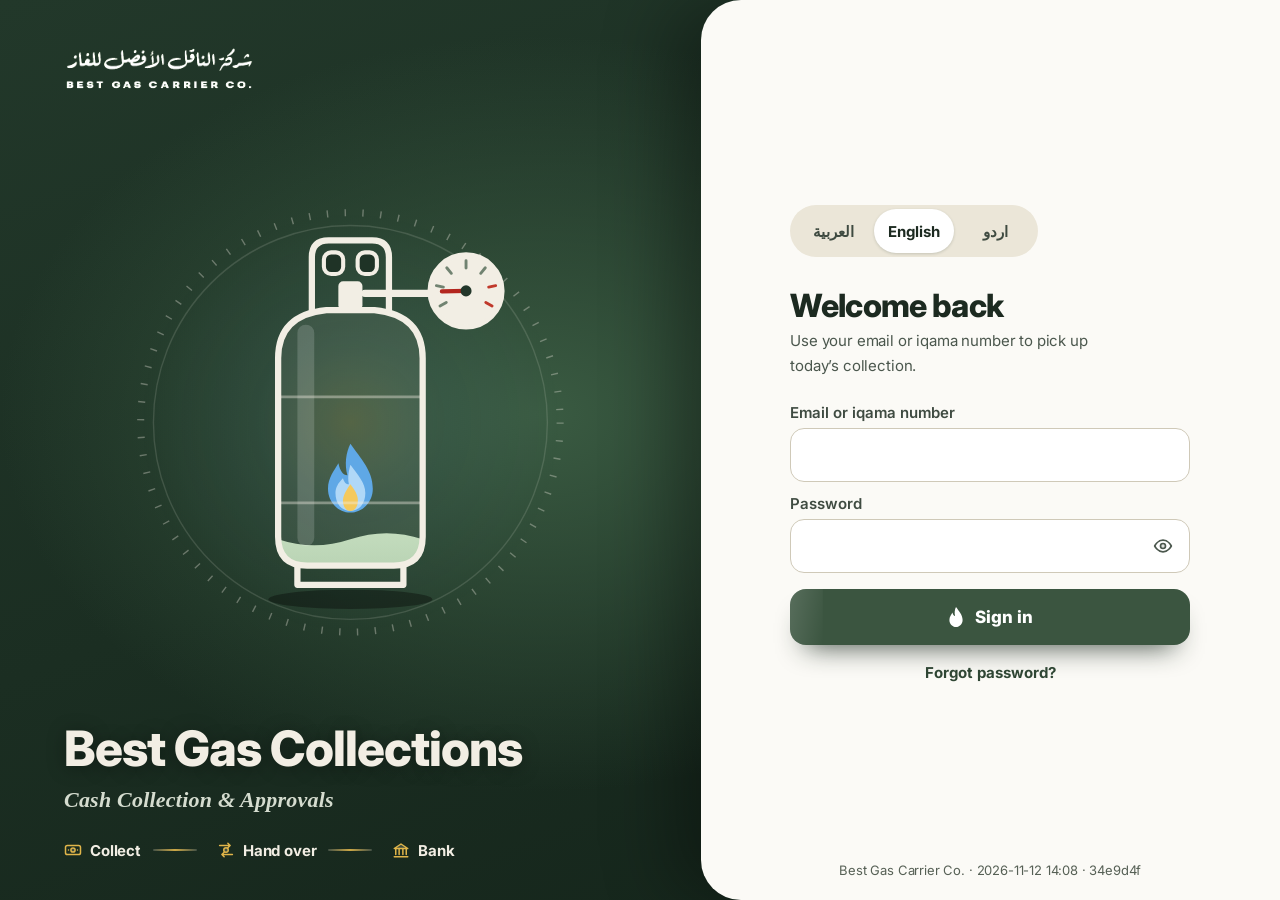
==== index.protected.html @ 85bba151 "Build Co-Authored-By: Claude Opus 5.5 <noreply@anthropic.com>" ====
<!DOCTYPE html>
<html>
<head>
<meta charset="utf-8">
<meta name="viewport" content="width=device-width, initial-scale=1, viewport-fit=cover">
<title>Cash Collection | Best Gas</title>
<meta name="description" content="Best Gas cash collection: daily sales, handovers along the chain, bank deposits and reports.">
<!-- What a shared link shows (2026-10-04): the logo with "Cash Collection"
     under it. Link previews need absolute URLs. -->
<meta property="og:type" content="website">
<meta property="og:site_name" content="Best Gas">
<meta property="og:title" content="Cash Collection | Best Gas">
<meta property="og:description" content="تحصيل النقدية · Daily sales, handovers, deposits and reports.">
<meta property="og:url" content="https://besgasksa.github.io/Cash-collections-with-sales/">
<meta property="og:image" content="https://besgasksa.github.io/Cash-collections-with-sales/assets/og-card.png">
<meta property="og:image:width" content="1200">
<meta property="og:image:height" content="630">
<meta property="og:image:alt" content="Best Gas logo with Cash Collection under it">
<meta name="twitter:card" content="summary_large_image">
<link rel="icon" type="image/png" sizes="32x32" href="assets/favicon-32.png">
<link rel="icon" type="image/png" sizes="192x192" href="assets/icon-192.png">
<link rel="apple-touch-icon" sizes="180x180" href="assets/apple-touch-icon.png">
<!-- Favicon is static (not JS-injected) so the browser tab/address-bar
     icon shows immediately on first paint, before any script runs -- same
     pattern as the rental app (Downloads/7777). apple-touch-icon and the
     Android manifest are still attached at runtime from LOGO_SRC
     (attachIcons() near the bottom of the script) since those only matter
     once, at "Add to Home Screen" time, not on every normal page load. -->
<link rel="icon" type="image/png" href="[data-uri]">
<!-- The web app manifest is a real file since 2026-10-26 (push notifications): iPhone only
     offers web push to an app added to the Home Screen, and Chrome installs from it. -->
<link rel="manifest" href="manifest.webmanifest">
<meta name="theme-color" content="#4D6D51">
<meta name="apple-mobile-web-app-capable" content="yes">
<meta name="apple-mobile-web-app-status-bar-style" content="black-translucent">
<meta name="apple-mobile-web-app-title" content="Cash Collection">
<meta name="application-name" content="Cash Collection">
<link rel="preconnect" href="https://fonts.googleapis.com">
<link rel="preconnect" href="https://fonts.gstatic.com" crossorigin>
<link href="https://fonts.googleapis.com/css2?family=Inter:wght@400;500;600;700;800&family=IBM+Plex+Sans+Arabic:wght@400;500;600;700&family=Cairo:wght@400;500;600;700;800&display=swap" rel="stylesheet">
<style>
  /* Fold and navigate arrows (2026-10-05), one rule set: a closed row's arrow points the way
     the content reads from (en right, ar/ur left) = scaleX(var(--fx)); an open row's points down. */
  :root{--fx:1;}
  html[dir="rtl"]{--fx:-1;}
  :root{
    --green:#4D6D51; --green-dark:#3b5540; --green-pale:#e7ede8; --cream:#F2EEE4;
    --bg:#f6f5f1; --card:#ffffff; --text:#20241f; --muted:#767b71; --muted-2:#98988f;
    --border:#e7e3d7; --border-soft:#f0ede4; --danger:#c14a30; --danger-bg:#fbe7e1;
    --warn:#b3820f; --warn-bg:#fdf1d8; --ok:#2f7a45; --ok-bg:#e2f3e6;
    --radius:14px; --radius-sm:9px; --radius-lg:20px;
    --shadow-sm:0 1px 2px rgba(32,36,31,.05), 0 1px 1px rgba(32,36,31,.04);
    --shadow-md:0 4px 14px rgba(32,36,31,.07), 0 1px 3px rgba(32,36,31,.05);
    --shadow-lg:0 12px 32px rgba(32,36,31,.12), 0 2px 6px rgba(32,36,31,.06);
    --font-en:'Inter',-apple-system,'Segoe UI',Tahoma,Arial,sans-serif;
    --font-ar:'IBM Plex Sans Arabic','Cairo','Inter',-apple-system,'Segoe UI','Geeza Pro',Arial,sans-serif;
  }
  /* Without this, mobile browsers keep their default double-tap-to-zoom
     gesture on every element — so a tap that lands a few pixels off a
     button/card can register as the first half of a "double tap", and the
     page visibly zooms in on that spot. touch-action:manipulation drops
     that gesture (pinch-zoom still works) and the ~300ms tap-delay some
     browsers still add before dispatching click, on every element site-wide. */
  *{box-sizing:border-box;touch-action:manipulation;}
  body{margin:0;background:var(--bg);color:var(--text);font-family:var(--font-en);min-height:100vh;min-height:100dvh;-webkit-font-smoothing:antialiased;letter-spacing:-.01em;}
  /* controls do not inherit the page font by default, and the fallback
     (Arial) draws Arabic badly */
  button,input,select,textarea,optgroup{font-family:inherit;}
  html[dir="rtl"] body{font-family:var(--font-ar);letter-spacing:0;}
  ::selection{background:var(--green);color:#fff;}
  /* Flat #4D6D51, exactly the logo artwork's own background — the PNG has
     no transparency around the emblem, so anything but an exact match shows
     as a visible rectangle behind it. */
  .brand-page{background:var(--green);min-height:100vh;display:flex;flex-direction:column;align-items:center;justify-content:center;padding:24px 16px;gap:22px;}
  /* No border/shadow/background treatment here on purpose (see c8610e1) —
     the source PNG's own background already matches .brand-page exactly, so
     any box decoration just draws the image's rectangular bounds as a seam.
     "More visible" instead means the artwork's own pixels: brighten and
     lift the contrast of the cream emblem/wordmark so it reads more boldly
     against the green, without touching the seamless edge at all. */
  .brand-logo{width:280px;max-width:65vw;display:block;filter:contrast(1.25) brightness(1.12) saturate(1.1);}
  header{background:var(--green);color:#fff;padding:16px 22px;display:flex;align-items:center;justify-content:space-between;flex-wrap:wrap;gap:10px;box-shadow:var(--shadow-md);position:relative;z-index:2;}
  header .brand{font-weight:800;font-size:clamp(1.9125rem,.8325rem + 5.4vw,2.25rem);display:flex;align-items:center;gap:14px;letter-spacing:-.02em;min-width:0;flex-shrink:1;line-height:1.15;}
  /* LOGO_B64 is one full lockup (circular emblem + "BEST GAS CARRIER CO."
     wordmark + Arabic tagline stacked below it, 555x457) on a solid
     background that happens to match the header exactly (both var(--green))
     — so showing the whole image here at a small header height rendered the
     circular mark itself at barely half that height, with the wordmark/
     tagline beneath it too tiny to read and blending invisibly into the
     same-color header: the "logo" effectively read as a small, soft blob.
     .logo-mark crops to just the circular emblem (its bounding box in the
     source image is x:[148,392] y:[43,287], a 244x244 square — measured by
     sampling the PNG for non-background pixels) via a fixed-size round
     window with the source image scaled/offset so that box exactly fills
     it, then adds a ring + shadow for real contrast against the flat green
     header, independent of the source art. --logo-size drives both the
     window and the math together, so one number keeps them in sync. */
  header .brand .logo-mark{--logo-size:108px;width:var(--logo-size);height:var(--logo-size);border-radius:50%;overflow:hidden;flex-shrink:0;position:relative;box-shadow:0 3px 10px rgba(0,0,0,.35),0 0 0 3px rgba(255,255,255,.55);}
  header .brand .logo-mark img{position:absolute;max-width:none;width:calc(var(--logo-size) * 555 / 244);height:calc(var(--logo-size) * 457 / 244);left:calc(var(--logo-size) * -148 / 244);top:calc(var(--logo-size) * -43 / 244);}
  @media (max-width:700px){
    header .brand{font-size:clamp(1.125rem,.4625rem + 3vw,1.25rem);gap:9px;}
    header .brand .logo-mark{--logo-size:60px;}
  }
  header .who{font-size:.8125rem;opacity:.85;font-weight:500;white-space:nowrap;padding-inline-end:12px;margin-inline-end:2px;border-inline-end:1px solid rgba(255,255,255,.22);}
  header .header-controls{display:flex;gap:8px;align-items:center;flex-wrap:nowrap;flex-shrink:0;}
  /* flex-shrink:0 on both: header-controls sits in the same flex row as the
     (sometimes long, Arabic) brand title, and a plain flex child has no
     guaranteed minimum size against its sibling — without this the browser
     can compress the select/button narrower than their own label needs
     before it ever wraps the row, silently clipping the text inside. */
  header select, header button{background:rgba(255,255,255,.14);color:#fff;border:1px solid rgba(255,255,255,.22);border-radius:9px;padding:7px 12px;height:34px;font-size:.8125rem;cursor:pointer;font-weight:600;transition:background .15s ease, transform .1s ease;font-family:inherit;box-sizing:border-box;flex-shrink:0;}
  /* appearance:none replaces the browser's own dropdown arrow with a fixed
     SVG chevron drawn in our own reserved padding. The native arrow's
     reserved width is OS/font-dependent and not something author CSS can
     measure — on some platforms it ate into the label text itself, most
     visibly clipping "العربية"/"English". With appearance:none the box's
     size is entirely ours: width:auto plus a safe min-width means it can
     only ever grow to fit a label, never shrink below a size that was
     already tested against every language, in every browser. */
  header select{-webkit-appearance:none;-moz-appearance:none;appearance:none;background:#fff url("data:image/svg+xml,%3Csvg xmlns='http://www.w3.org/2000/svg' viewBox='0 0 24 24' fill='none' stroke='%23244027' stroke-width='2.5' stroke-linecap='round' stroke-linejoin='round'%3E%3Cpolyline points='6 9 12 15 18 9'/%3E%3C/svg%3E") no-repeat right 10px center;background-size:13px;color:var(--green-dark);border-color:transparent;width:auto;min-width:104px;padding-inline-start:14px;padding-inline-end:30px;text-align:center;text-align-last:center;}
  html[dir="rtl"] header select{background-position:left 10px center;}
  header button:hover{background:rgba(255,255,255,.24);}
  header button:active{transform:scale(.97);}
  .notif-bell{position:relative;padding:8px !important;display:flex;align-items:center;justify-content:center;line-height:1;}
  .notif-bell svg{width:19px;height:19px;stroke:#fff;fill:none;stroke-width:2;stroke-linecap:round;stroke-linejoin:round;display:block;}
  #loadOverlay{position:fixed;inset:0;display:flex;align-items:center;justify-content:center;background:rgba(32,36,31,.22);z-index:9999;opacity:0;pointer-events:none;transition:opacity .2s ease;}
  #loadOverlay.active{opacity:1;pointer-events:auto;cursor:progress;}
  /* 2026-11-05, the owner: nothing behind a loading screen takes a click */
  #clickShield{position:fixed;inset:0;z-index:9998;display:none;cursor:progress;background:transparent;}
  #clickShield.active{display:block;animation:shieldTint .2s ease 1s forwards;}
  @keyframes shieldTint{to{background:rgba(244,243,238,.35);}}
  #loadOverlay .ring{width:68px;height:68px;border-radius:50%;display:flex;align-items:center;justify-content:center;box-shadow:var(--shadow-lg);}
  #loadOverlay .ring-inner{width:52px;height:52px;border-radius:50%;background:var(--card);display:flex;align-items:center;justify-content:center;}
  #loadOverlay .pct{font-size:.8438rem;font-weight:800;color:var(--green-dark);}
  .notif-badge{position:absolute;top:-4px;inset-inline-end:-4px;background:var(--danger);color:#fff;border-radius:999px;min-width:17px;height:17px;padding:0 4px;font-size:.75rem;font-weight:800;display:flex;align-items:center;justify-content:center;border:2px solid var(--green);}
  .home-action{margin-top:14px;padding-top:12px;border-top:1px solid rgba(255,255,255,.22);font-size:.8125rem;font-weight:600;opacity:.95;display:flex;align-items:center;justify-content:space-between;gap:10px;flex-wrap:wrap;}
  .home-action.has-action{cursor:pointer;}
  .home-action.has-action:hover{opacity:1;}
  .home-action-cta{font-size:.75rem;font-weight:800;white-space:nowrap;text-decoration:underline;text-underline-offset:2px;}
  .card.welcome-card{position:relative;overflow:hidden;background:linear-gradient(135deg,var(--green) 0%,var(--green-dark) 55%,#2f4a33 100%);transition:box-shadow .6s ease;}
  .card.welcome-card.splash{background-size:220% 220%;animation:bgcWelcomeGradient 4s ease infinite, bgcWelcomeIn .7s cubic-bezier(.2,.8,.2,1);box-shadow:0 10px 34px rgba(77,109,81,.35),0 2px 8px rgba(32,36,31,.15);}
  .card.welcome-card.splash::after{content:'';position:absolute;inset:0;background:linear-gradient(115deg,transparent 30%,rgba(255,255,255,.18) 45%,transparent 60%);background-size:200% 100%;animation:bgcWelcomeShine 2.2s ease-in-out infinite;pointer-events:none;}
  @keyframes bgcWelcomeGradient{0%{background-position:0% 50%;}50%{background-position:100% 50%;}100%{background-position:0% 50%;}}
  @keyframes bgcWelcomeShine{0%{background-position:200% 0;}100%{background-position:-200% 0;}}
  @keyframes bgcWelcomeIn{0%{opacity:0;transform:translateY(-6px) scale(.98);}100%{opacity:1;transform:translateY(0) scale(1);}}
  @media (prefers-reduced-motion: reduce){ .card.welcome-card.splash, .card.welcome-card.splash::after{animation:none;} }
  .welcome-meta{margin-top:10px;padding-top:10px;border-top:1px solid rgba(255,255,255,.22);font-size:.75rem;opacity:.92;display:flex;flex-direction:column;align-items:center;gap:3px;text-align:center;}
  nav{display:flex;gap:6px;flex-wrap:wrap;background:var(--green-dark);padding:10px 18px;position:relative;z-index:1;}
  nav button{background:transparent;border:1px solid rgba(255,255,255,.28);color:rgba(255,255,255,.92);padding:7px 15px 7px 12px;border-radius:999px;font-size:.8125rem;cursor:pointer;font-weight:600;transition:background .15s ease, border-color .15s ease, color .15s ease, box-shadow .2s ease, transform .1s ease;font-family:inherit;display:inline-flex;align-items:center;gap:6px;}
  html[dir="rtl"] nav button{padding:7px 12px 7px 15px;}
  nav button:hover{background:rgba(255,255,255,.1);}
  /* The tab you just picked pops into place instead of just flipping color —
     since render() rebuilds the whole nav on every screen change, .active
     lands on a freshly-created element each time, so this keyframe animation
     replays on every tab switch (a plain CSS transition wouldn't: there's no
     "before" state on a brand-new element for it to animate from). */
  nav button.active{background:#fff;color:var(--green-dark);border-color:#fff;box-shadow:0 0 0 3px rgba(255,255,255,.25), var(--shadow-sm);animation:navTabPop .28s cubic-bezier(.34,1.56,.64,1);}
  nav button.active .nav-icon{stroke:var(--green-dark);animation:navIconHeartbeat 1.8s ease-in-out .3s infinite;transform-origin:center;}
  nav button:active{transform:scale(.96);}
  @keyframes navTabPop{0%{transform:scale(.9);box-shadow:0 0 0 0 rgba(255,255,255,0), var(--shadow-sm);}55%{transform:scale(1.06);}100%{transform:scale(1);box-shadow:0 0 0 3px rgba(255,255,255,.25), var(--shadow-sm);}}
  /* A slow, continuous double-beat ("lub-dub") on the active tab's icon
     only — the pop/dot/lift effects already mark the moment you switch
     tabs, this instead keeps a subtle sign of life on whichever one stays
     selected, the way a heart-pulse indicator does. Icon only, not the
     whole button, so the label/background stay perfectly still under it.
     A short delay lets the one-shot navTabPop entrance finish first. */
  @keyframes navIconHeartbeat{0%,100%{transform:scale(1);}14%{transform:scale(1.24);}28%{transform:scale(1);}42%{transform:scale(1.24);}70%{transform:scale(1);}}
  @media (prefers-reduced-motion: reduce){ nav button.active{animation:none;} nav button.active .nav-icon{animation:none;} }
  .nav-icon{width:15px;height:15px;stroke:rgba(255,255,255,.92);fill:none;stroke-width:2;stroke-linecap:round;stroke-linejoin:round;flex-shrink:0;}
  /* Mobile: a real app-style bottom tab bar (the "Facebook/Snapchat" ask)
     instead of the desktop top pill row — icon-over-label tabs, docked to
     the viewport, horizontally scrollable since a role can have up to ~10
     items (no separate "more" menu to keep this self-contained). Only the
     layout/skin changes here; it's the exact same <nav>/<button> markup and
     click handlers as desktop, so nothing else in the app needs to know
     the difference. */
  @media (max-width:700px){
    main{padding-bottom:calc(90px + env(safe-area-inset-bottom));}
    nav{position:fixed;left:0;right:0;bottom:0;z-index:40;flex-wrap:nowrap;overflow-x:auto;
      gap:2px;padding:7px 6px calc(7px + env(safe-area-inset-bottom));
      background:linear-gradient(180deg,var(--green-dark) 0%,#2c4530 100%);
      box-shadow:0 -8px 22px rgba(0,0,0,.28);-webkit-overflow-scrolling:touch;
      scrollbar-width:none;}
    nav::-webkit-scrollbar{display:none;}
    nav button{flex:0 0 auto;flex-direction:column;gap:4px;min-width:62px;
      padding:7px 10px 6px;border-radius:14px;border-color:transparent;
      background:transparent;color:rgba(255,255,255,.68);font-size:.75rem;
      position:relative;}
    html[dir="rtl"] nav button{padding:7px 10px 6px;}
    nav button .nav-icon{width:21px;height:21px;stroke:rgba(255,255,255,.68);}
    nav button.active{background:rgba(255,255,255,.14);color:#fff;border-color:transparent;
      box-shadow:none;transform:translateY(-2px);
      animation:navTabPopMobile .32s cubic-bezier(.34,1.56,.64,1);}
    nav button.active .nav-icon{stroke:#fff;}
    /* Small glowing dot under the active label — the kind of detail that
       reads as "app", not "web page". */
    nav button.active::after{content:'';position:absolute;bottom:2px;left:50%;
      width:4px;height:4px;border-radius:50%;background:#fff;
      box-shadow:0 0 6px rgba(255,255,255,.9);
      transform:translateX(-50%);
      animation:navDotIn .32s cubic-bezier(.34,1.56,.64,1);}
    @keyframes navTabPopMobile{0%{transform:translateY(0) scale(.88);}45%{transform:translateY(-5px) scale(1.08);}100%{transform:translateY(-2px) scale(1);}}
    /* Base rule above already holds translateX(-50%) for the resting
       (post-animation) state — animation-fill-mode defaults to none, so
       once this finishes the element reverts to that base transform, not
       the keyframe's last frame. Keeping translateX(-50%) in every frame
       here too just avoids a jump mid-animation. */
    @keyframes navDotIn{0%{opacity:0;transform:translateX(-50%) scale(0);}100%{opacity:1;transform:translateX(-50%) scale(1);}}
    @media (prefers-reduced-motion: reduce){ nav button.active{animation:none;} nav button.active::after{animation:none;} }
  }
  main{max-width:min(1500px, 94vw);margin:0 auto;padding:22px 18px 60px;}
  .card{background:var(--card);border:1px solid var(--border-soft);border-radius:var(--radius);padding:20px;margin-bottom:18px;overflow-x:auto;box-shadow:var(--shadow-sm);transition:box-shadow .2s ease;}
  .card h2{margin:0 0 14px;font-size:.9375rem;font-weight:700;color:var(--text);letter-spacing:-.01em;display:flex;align-items:center;justify-content:flex-start;text-align:start;gap:8px;}
  .card h2::before{content:'';width:4px;height:15px;border-radius:3px;background:var(--green);display:inline-block;flex-shrink:0;}
  .grid{display:grid;grid-template-columns:repeat(auto-fit,minmax(180px,1fr));gap:12px;}
  /* Body text/labels align to the reading direction's start (right for
     Arabic/Urdu, left for English) — the standard mobile-app convention —
     instead of sitting centered, which read as unusual/unbalanced above a
     left- or right-anchored input box. Purely decorative "hero" elements
     (the login/splash screen, big KPI numbers) are deliberately left
     centered elsewhere — that's a different, still-standard pattern. */
  label{display:block;font-size:.75rem;color:var(--muted);margin-bottom:5px;font-weight:600;text-transform:uppercase;letter-spacing:.03em;text-align:start;}
  html[dir="rtl"] label{text-transform:none;letter-spacing:0;}
  input,select,textarea{width:100%;padding:11px 14px;border:1px solid var(--border);border-radius:12px;font-size:.875rem;
    background:var(--card);color:var(--text);font-family:inherit;line-height:1.4;
    transition:border-color .16s ease, background .16s ease, box-shadow .16s ease;}
  input:hover,select:hover,textarea:hover{border-color:var(--muted-2);}
  input:focus,select:focus,textarea:focus{outline:none;border-color:var(--green);background:#fff;
    box-shadow:0 0 0 3px color-mix(in srgb, var(--green) 16%, transparent);}
  input::placeholder,textarea::placeholder{color:var(--muted-2);}
  input[readonly],input:disabled,select:disabled,textarea:disabled{background:var(--bg);color:var(--muted);border-style:dashed;cursor:default;}
  input[readonly]:focus{box-shadow:none;border-color:var(--border);}
  /* money and counts line up digit over digit, and read left-to-right even
     inside an Arabic form */
  input[inputmode="decimal"],input[inputmode="numeric"],input[type="number"]{
    font-variant-numeric:tabular-nums;font-weight:700;direction:ltr;text-align:end;letter-spacing:.01em;}
  html[dir="rtl"] input[inputmode="decimal"],html[dir="rtl"] input[inputmode="numeric"],html[dir="rtl"] input[type="number"]{text-align:start;}
  input[type="date"]{direction:ltr;text-align:start;font-variant-numeric:tabular-nums;}

  /* one dropdown treatment everywhere: native behaviour, drawn arrow */
  select{-webkit-appearance:none;-moz-appearance:none;appearance:none;cursor:pointer;
    padding-inline-end:38px;
    background-image:url("data:image/svg+xml,%3Csvg xmlns='http://www.w3.org/2000/svg' viewBox='0 0 24 24' fill='none' stroke='%234D6D51' stroke-width='2.2' stroke-linecap='round' stroke-linejoin='round'%3E%3Cpath d='m6 9 6 6 6-6'/%3E%3C/svg%3E");
    background-repeat:no-repeat;background-size:15px;background-position:right 13px center;}
  html[dir="rtl"] select{background-position:left 13px center;}
  select:focus{background-image:url("data:image/svg+xml,%3Csvg xmlns='http://www.w3.org/2000/svg' viewBox='0 0 24 24' fill='none' stroke='%234D6D51' stroke-width='2.6' stroke-linecap='round' stroke-linejoin='round'%3E%3Cpath d='m6 15 6-6 6 6'/%3E%3C/svg%3E");}
  select:disabled{background-image:none;}
  select option{color:var(--text);background:#fff;padding:8px;}

  .field{margin-bottom:12px;}
  .field label{transition:color .16s ease;}
  .field:focus-within label{color:var(--green-dark);}
  button.btn{background:var(--green);color:#fff;border:none;padding:10px 18px;border-radius:var(--radius-sm);font-size:.875rem;font-weight:700;cursor:pointer;font-family:inherit;box-shadow:var(--shadow-sm);transition:background .15s ease, transform .1s ease, box-shadow .15s ease;}
  button.btn:hover{background:var(--green-dark);box-shadow:var(--shadow-md);}
  button.btn:active{transform:scale(.97);}
  button.btn.secondary{background:#fff;color:var(--green);border:1.5px solid var(--border);box-shadow:none;}
  button.btn.secondary:hover{border-color:var(--green);background:var(--green-pale);}
  button.btn.danger{background:var(--danger);}
  button.btn.danger:hover{background:#a13c26;}
  button.btn:disabled{opacity:.45;cursor:not-allowed;transform:none;box-shadow:none;}
  /* A data table, not a spreadsheet: no outer box, no filled header bar, no
     zebra, no vertical rules. One hairline between rows, and alignment and
     weight carry the structure. */
  table{width:100%;border-collapse:collapse;font-size:.8438rem;background:transparent;}
  th,td{padding:12px 10px;text-align:start;vertical-align:middle;}
  th:first-child,td:first-child{padding-inline-start:2px;}
  th:last-child,td:last-child{padding-inline-end:2px;}
  th{color:var(--muted);font-weight:700;font-size:.75rem;letter-spacing:.02em;
    border-bottom:1px solid var(--border);white-space:nowrap;}
  td{color:var(--text);border-top:1px solid var(--border-soft);}
  tbody tr:first-child td{border-top:none;}
  tbody tr{transition:background .14s ease;}
  tbody tr:hover{background:color-mix(in srgb, var(--green) 5%, transparent);}
  /* the first column names the row, so it carries the weight */
  tbody td:first-child{font-weight:600;}
  /* every figure in a table lines up digit over digit */
  td,th{font-variant-numeric:tabular-nums;}
  .col-actions{width:1%;white-space:nowrap;text-align:end;padding-inline-start:12px !important;}
  .btn-icon{display:inline-flex;align-items:center;justify-content:center;width:30px;height:30px;padding:0;border-radius:8px;border:1px solid transparent;background:transparent;color:var(--muted);cursor:pointer;transition:background .15s ease,color .15s ease;}
  .btn-icon svg{width:15px;height:15px;stroke:currentColor;fill:none;stroke-width:2;stroke-linecap:round;stroke-linejoin:round;}
  .btn-icon:hover{background:var(--danger-bg);color:var(--danger);}
  .badge{display:inline-flex;align-items:center;gap:4px;padding:3px 11px;border-radius:999px;font-size:.75rem;font-weight:700;letter-spacing:.01em;}
  .badge::before{content:'';width:6px;height:6px;border-radius:50%;background:currentColor;}
  .badge.pending{background:var(--warn-bg);color:var(--warn);}
  .badge.confirmed{background:var(--ok-bg);color:var(--ok);}
  .badge.disputed{background:var(--danger-bg);color:var(--danger);}
  .badge.rejected{background:#efeee8;color:var(--muted);}
  .badge.completed{background:var(--ok-bg);color:var(--ok);}
  .stat{display:flex;flex-direction:column;gap:4px;position:relative;padding-inline-start:14px;}
  .stat::before{content:'';position:absolute;inset-inline-start:0;top:2px;bottom:2px;width:3px;border-radius:3px;background:var(--green);opacity:.55;}
  .stat .n{font-size:clamp(1.3812rem,.6012rem + 3.9vw,1.625rem);font-weight:800;color:var(--text);letter-spacing:-.02em;line-height:1.1;}
  .stat .l{font-size:.75rem;color:var(--muted);font-weight:600;}
  .row{display:flex;gap:10px;flex-wrap:wrap;align-items:center;}
  .msg{padding:11px 14px;border-radius:var(--radius-sm);margin-bottom:14px;font-size:.8125rem;font-weight:600;}
  .msg.err{background:var(--danger-bg);color:var(--danger);}
  .msg.ok{background:var(--ok-bg);color:var(--ok);}
  .tabs{display:flex;gap:6px;flex-wrap:wrap;margin-bottom:16px;}
  .tabs button{padding:8px 15px;border-radius:999px;border:1.5px solid var(--border);background:#fff;cursor:pointer;font-size:.8125rem;font-weight:600;color:var(--text);font-family:inherit;transition:all .15s ease;}
  .tabs button:hover{border-color:var(--green);}
  .tabs button.active{background:var(--green);color:#fff;border-color:var(--green);box-shadow:var(--shadow-sm);}
  .center{display:flex;align-items:center;justify-content:center;min-height:70vh;}
  table th[data-key]{cursor:pointer;user-select:none;white-space:nowrap;}
  table th[data-key]:hover{color:var(--green);}
  .barlist{display:flex;flex-direction:column;gap:10px;}
  .barlist .row-label{display:flex;justify-content:space-between;font-size:.7813rem;font-weight:600;margin-bottom:3px;}
  .barlist .track{height:10px;border-radius:6px;background:var(--bg-2,#eee9dd);overflow:hidden;}
  .barlist .fill{height:100%;border-radius:6px;background:var(--green);}
  .barlist .fill.pos{background:#8fae7a;}
  .barlist .fill.credit{background:#c9a227;}
  .dash-section-title{font-size:.875rem;font-weight:800;color:var(--green-dark);text-transform:uppercase;letter-spacing:.04em;margin:28px 0 12px;padding:10px 14px;display:flex;align-items:center;gap:8px;background:var(--green-pale, rgba(77,109,81,.08));border-radius:var(--radius);}
  .dash-section-title:first-child{margin-top:0;}
  .dash-section-title::before{content:'';width:4px;height:15px;border-radius:3px;background:var(--green);display:inline-block;flex-shrink:0;}
  .dash-section-note{font-size:.75rem;font-weight:600;text-transform:none;letter-spacing:0;color:var(--muted);margin-inline-start:auto;}
  .formula-card{display:flex;align-items:stretch;flex-wrap:wrap;gap:0;}
  .formula-item{flex:1 1 140px;padding:14px 16px;text-align:center;}
  .formula-item .n{font-size:clamp(1.125rem,.4625rem + 3vw,1.25rem);font-weight:800;color:var(--text);white-space:nowrap;}
  .formula-item .l{font-size:.75rem;color:var(--muted);margin-top:4px;}
  .formula-item.result .n{color:var(--green-dark);}
  .formula-item.final{background:var(--green-pale, rgba(77,109,81,.08));border-radius:var(--radius);}
  .formula-item.final .n{color:var(--green-dark);font-size:clamp(1.1687rem,.5088rem + 3.3vw,1.375rem);}
  .formula-op{flex:0 0 auto;align-self:center;font-size:clamp(1.125rem,.4163rem + 2.7vw,1.125rem);font-weight:800;color:var(--muted);padding:0 6px;}
  @media (max-width:700px){
    .formula-card{flex-direction:column;}
    .formula-op{transform:rotate(90deg);padding:4px 0;}
  }
  .formula-item.clickable, .kpi.clickable{cursor:pointer;transition:background .15s ease,box-shadow .15s ease;border-radius:var(--radius);}
  .formula-item.clickable:hover{background:rgba(77,109,81,.10);}
  .kpi.clickable:hover{box-shadow:0 0 0 2px var(--green) inset;}
  .formula-item.clickable .l, .kpi.clickable .l{text-decoration:underline;text-decoration-style:dotted;text-underline-offset:2px;}
  .txn-filters{display:flex;flex-wrap:wrap;gap:6px;margin-bottom:12px;}
  .txn-filters button{border:1px solid var(--border);background:var(--card);color:var(--text);border-radius:999px;padding:6px 14px;font-size:.75rem;font-weight:700;cursor:pointer;}
  .txn-filters button.active{background:var(--green);color:#fff;border-color:var(--green);}
  .txn-row{border-top:1px dashed var(--border-soft);padding:10px 0;}
  .txn-row-head{display:flex;justify-content:space-between;align-items:center;gap:10px;cursor:pointer;flex-wrap:wrap;}
  .txn-row-head .txn-main{font-size:.8125rem;font-weight:700;}
  .txn-row-head .txn-sub{font-size:.75rem;color:var(--muted);margin-top:2px;}
  .txn-row-head .txn-amt{font-size:.875rem;font-weight:800;color:var(--green-dark);white-space:nowrap;}
  .txn-detail{margin-top:10px;padding:12px;background:var(--muted-2);border-radius:var(--radius);font-size:.7813rem;}
  .txn-detail dl{display:grid;grid-template-columns:auto 1fr;gap:4px 12px;margin:0;}
  .txn-detail dt{color:var(--muted);}
  .txn-detail dd{margin:0;font-weight:700;}
  .donut-wrap{display:flex;align-items:center;gap:20px;flex-wrap:wrap;}
  .donut-wrap svg{flex-shrink:0;}
  .donut-legend{display:flex;flex-direction:column;gap:8px;flex:1;min-width:150px;}
  .donut-legend-row{display:flex;align-items:center;gap:8px;font-size:.7813rem;}
  .donut-legend-row .dot{width:10px;height:10px;border-radius:50%;flex-shrink:0;}
  .donut-legend-row .dl-label{flex:1;color:var(--text);font-weight:600;}
  .donut-legend-row .dl-val{color:var(--muted);font-weight:700;white-space:nowrap;}
  .kpi-grid{display:grid;grid-template-columns:repeat(auto-fit,minmax(150px,1fr));gap:12px;margin-bottom:8px;}
  .kpi{background:var(--card);border:1px solid var(--border-soft);border-radius:var(--radius);padding:15px 16px;box-shadow:var(--shadow-sm);}
  .kpi .n{font-size:clamp(1.1687rem,.5088rem + 3.3vw,1.375rem);font-weight:800;color:var(--text);letter-spacing:-.02em;line-height:1.15;}
  .kpi .l{font-size:.75rem;color:var(--muted);font-weight:600;margin-top:3px;}
  .mini-table{width:100%;font-size:.7813rem;}
  .mini-table td{padding:6px 8px;border-bottom:1px solid var(--border-soft);}
  .mini-table tr:last-child td{border-bottom:none;}
  .trend-svg{width:100%;height:auto;display:block;}
  .login-card{width:100%;max-width:380px;box-shadow:var(--shadow-lg);border:none;border-radius:var(--radius-lg);padding:30px 26px 26px;}
  .brand-title{color:#fff;font-weight:800;font-size:clamp(1.125rem,.4856rem + 3.15vw,1.3125rem);letter-spacing:-.02em;text-align:center;margin:0;}
  .brand-tagline{color:rgba(255,255,255,.8);font-size:.7813rem;font-weight:600;text-align:center;margin-top:2px;letter-spacing:.01em;}
  .login-lang{display:flex;justify-content:center;gap:6px;margin-bottom:20px;}
  .login-lang button{border:1.5px solid var(--border);background:#fff;color:var(--muted);font-size:.75rem;font-weight:700;padding:5px 13px;border-radius:999px;cursor:pointer;font-family:inherit;transition:all .15s ease;}
  .login-lang button:hover{border-color:var(--green);color:var(--green-dark);}
  .login-lang button.active{background:var(--green);color:#fff;border-color:var(--green);}
  .login-card h2{font-size:1rem;margin:0 0 6px;text-align:center;}
  .login-hint{font-size:.7813rem;color:var(--muted);text-align:center;margin:0 0 18px;line-height:1.5;}
  .login-card .field label{display:block;font-size:.75rem;font-weight:700;color:var(--muted);margin-bottom:6px;text-transform:uppercase;letter-spacing:.04em;}
  .login-card .field input{padding:12px 14px;border-radius:var(--radius-sm);font-size:.9375rem;}
  .login-card button.btn{width:100%;padding:12.5px;font-size:.9063rem;border-radius:var(--radius-sm);margin-top:8px;letter-spacing:-.005em;}
  .login-forgot{display:block;width:100%;text-align:center;margin-top:16px;font-size:.7813rem;color:var(--green-dark);font-weight:700;cursor:pointer;background:none;border:none;font-family:inherit;padding:4px;}
  .login-forgot:hover{text-decoration:underline;color:var(--green);}
  .login-footer{color:rgba(255,255,255,.65);font-size:.75rem;text-align:center;margin-top:-6px;}
  small.hint{color:var(--muted);font-size:.75rem;text-align:start;display:block;}
  .list-item{padding:14px;border:1px solid var(--border-soft);border-radius:var(--radius-sm);margin-bottom:10px;background:#fff;transition:box-shadow .15s ease, border-color .15s ease;}
  .list-item:hover{box-shadow:var(--shadow-sm);border-color:var(--border);}
  .list-item .top{display:flex;justify-content:space-between;align-items:center;flex-wrap:wrap;gap:8px;}
  .amount{font-weight:800;color:var(--text);font-size:.9375rem;letter-spacing:-.01em;}
  .muted{color:var(--muted);font-size:.75rem;text-align:start;}
  .actions{display:flex;gap:8px;margin-top:10px;}
  .breakdown{display:grid;grid-template-columns:repeat(auto-fit,minmax(120px,1fr));gap:8px;margin-top:10px;padding-top:10px;border-top:1px dashed var(--border);}
  .breakdown .bi{font-size:.75rem;color:var(--muted);}
  .breakdown .bi b{display:block;font-size:.8438rem;color:var(--text);font-weight:700;margin-top:1px;}
  .breakdown .bi.out b{color:var(--danger);}
  .breakdown .bi small{display:block;font-size:.75rem;font-weight:600;color:var(--muted);margin-top:1px;}
  .breakdown .bi.sub,.breakdown .bi.net{grid-column:1/-1;display:flex;align-items:center;justify-content:space-between;gap:10px;padding:9px 12px;border-radius:10px;
    font-size:.8438rem;font-weight:800;}
  .breakdown .bi.sub{background:color-mix(in srgb,var(--green) 16%,#fff);border:2px solid color-mix(in srgb,var(--green) 55%,#fff);color:var(--green-deep);}
  .breakdown .bi.sub b,.breakdown .bi.net b{margin:0;font-size:1.0313rem;font-weight:900;color:inherit;}
  .breakdown .bi.sub.out{background:color-mix(in srgb,var(--c-danger) 11%,#fff);border-color:color-mix(in srgb,var(--c-danger) 55%,#fff);color:var(--c-danger);}
  .breakdown .bi.net{background:color-mix(in srgb, var(--green) 10%, #fff);border:2px solid color-mix(in srgb, var(--green) 45%, #fff);color:var(--text);}
  .breakdown .bi.net b{color:var(--green-dark);font-size:1.0625rem;}
  .details-toggle{background:none;border:none;color:var(--green);font-size:.75rem;font-weight:700;cursor:pointer;padding:0;margin-top:8px;font-family:inherit;}
  .details-toggle:hover{text-decoration:underline;}
  /* sortable / searchable table component */
  .tbl-search{position:relative;margin-bottom:12px;max-width:320px;}
  .tbl-search input{padding-inline-start:36px;border-radius:999px;background:var(--bg);}
  .tbl-search::before{content:'';position:absolute;top:50%;inset-inline-start:13px;transform:translateY(-50%);width:14px;height:14px;border:2px solid var(--muted-2);border-radius:50%;pointer-events:none;}
  .tbl-search::after{content:'';position:absolute;top:60%;inset-inline-start:23px;width:6px;height:2px;background:var(--muted-2);transform:rotate(45deg);pointer-events:none;}
  html[dir="rtl"] .tbl-search::after{inset-inline-start:auto;inset-inline-end:23px;transform:rotate(-45deg);}
  .tbl-scroll{overflow-x:auto;}
  .ln-ch{display:grid;grid-template-columns:1fr 1fr;gap:10px;}
  .br-box{border:1px solid var(--line, #e3ded2);border-radius:14px;padding:14px;margin:6px 0 14px;background:var(--card);}
  .br-head{display:flex;flex-direction:column;gap:2px;margin-bottom:10px;}
  .br-head .muted{font-size:.7813rem;}
  .br-grid{display:grid;grid-template-columns:repeat(auto-fit,minmax(180px,1fr));gap:10px;}
  .br-items{margin-top:8px;display:grid;gap:6px;}
  .br-item{display:grid;grid-template-columns:1fr minmax(150px,1fr);gap:8px;align-items:center;font-size:.8125rem;}
  .br-sum{display:grid;grid-template-columns:repeat(auto-fit,minmax(130px,1fr));gap:8px;margin-top:12px;}
  .br-sum>div{background:var(--muted-2, #f3f0e8);border-radius:10px;padding:8px 10px;display:flex;flex-direction:column;gap:2px;font-size:.75rem;}
  .br-sum b{font-size:.9375rem;font-variant-numeric:tabular-nums;}
  .br-sum .br-net{background:#4D6D51;color:#fff;}
  .br-stock .rp-table td small{font-size:.75rem;}
  .br-stock .brStSave{margin-top:10px;}
  .br-st-table td .badge{margin-inline-start:6px;}
  @media (max-width:520px){ .br-item{grid-template-columns:1fr;} }
  .ln-ch .field{margin-bottom:6px;}
  .inv-bar-row{display:grid;grid-template-columns:repeat(3,minmax(0,1fr));gap:10px;}
  .inv-presets{display:flex;flex-wrap:wrap;gap:8px;align-items:center;margin-top:6px;}
  .inv-presets button{border:1px solid var(--border);background:var(--card);border-radius:8px;padding:5px 12px;font:inherit;font-size:.7813rem;cursor:pointer;color:var(--text);}
  .inv-presets button:active{transform:scale(.97);}
  .inv-presets button.on{background:var(--green);border-color:var(--green);color:#fff;}
  .inv-val{display:inline-flex;align-items:center;gap:6px;font-size:.7813rem;margin-inline-start:auto;cursor:pointer;white-space:nowrap;}
  .inv-tag{font-style:normal;font-size:.75rem;font-weight:700;border-radius:5px;padding:0 6px;margin-inline-start:4px;}
  .inv-tag-add{background:var(--green-pale);color:var(--green-dark);}
  .inv-tag-ded{background:var(--warn-bg);color:var(--warn);}
  /* Collections screen (2026-10-11) */
  .col-head .col-h1{display:flex;gap:12px;align-items:center;margin-bottom:10px;}
  .col-head h2{margin:0;}
  .col-head p{margin:2px 0 0;font-size:.7813rem;}
  .col-ic{width:42px;height:42px;border-radius:12px;display:grid;place-items:center;background:color-mix(in srgb,var(--green) 12%,#fff);color:var(--green);flex:none;}
  .col-ic .ic2{width:24px;height:24px;}
  .col-chips{display:flex;gap:8px;overflow-x:auto;scrollbar-width:none;padding:2px 0 4px;margin:0 0 10px;}
  .col-chips::-webkit-scrollbar{display:none;}
  .col-chip{flex:none;border:1px solid var(--border);background:#fff;color:var(--ink,#1f2a22);border-radius:999px;padding:7px 14px;font:inherit;font-size:.8125rem;font-weight:600;cursor:pointer;transition:background-color .2s cubic-bezier(.2,0,0,1),color .2s cubic-bezier(.2,0,0,1),transform .1s cubic-bezier(.2,0,0,1);}
  .col-chip:active,.col-row:active,.col-req:active{transform:scale(.97);}
  .col-chip.on{background:var(--green);border-color:var(--green);color:#fff;}
  .col-dates,.col-levels{display:grid;grid-template-columns:repeat(auto-fit,minmax(150px,1fr));gap:8px 12px;align-items:end;}
  .col-dates{margin-bottom:8px;}
  .col-levels .field,.col-dates .field{margin:0;}
  .col-hero-top{display:flex;justify-content:space-between;align-items:center;gap:12px;margin-bottom:14px;}
  .col-k{font-size:.8125rem;color:var(--muted);font-weight:600;}
  .col-big{font-size:clamp(1.5938rem,.6937rem + 4.5vw,1.875rem);font-weight:800;line-height:1.15;letter-spacing:-.01em;}
  .col-big small{font-size:.8125rem;font-weight:600;color:var(--muted);margin-inline-start:6px;}
  .col-cap{font-size:.7813rem;color:var(--muted);margin-top:2px;}
  .col-ring{--p:0;flex:none;width:78px;height:78px;border-radius:50%;display:grid;place-content:center;text-align:center;background:radial-gradient(closest-side,#fff 78%,transparent 79%),conic-gradient(#2E7D4F calc(var(--p)*1%),#E4E8E2 0);}
  .col-ring b{font-size:1.0625rem;line-height:1;}
  .col-ring span{font-size:.75rem;color:var(--muted);max-width:56px;line-height:1.2;margin-top:2px;}
  .col-bar{display:flex;gap:2px;height:12px;border-radius:4px;overflow:hidden;background:#EEF0EC;}
  .col-bar.empty{opacity:.6;}
  .col-bar i{display:block;min-width:3px;}
  .col-hero .col-bar{height:16px;}
  .col-legend{display:grid;grid-template-columns:1fr 1fr;gap:10px 14px;margin-top:12px;}
  .col-lg{display:grid;grid-template-columns:10px 1fr;column-gap:7px;align-items:center;font-size:.7813rem;}
  .col-lg i{width:10px;height:10px;border-radius:3px;}
  .col-lg span{color:var(--muted);}
  .col-lg b{grid-column:2;font-size:.9375rem;}
  .col-lg em{grid-column:2;font-style:normal;font-size:.75rem;color:var(--muted);}
  .col-note,.col-hint{font-size:.75rem;margin:10px 0 0;}
  .col-hint{margin:-4px 0 10px;}
  .col-rows{display:flex;flex-direction:column;gap:4px;}
  .col-row,.col-req{display:flex;gap:12px;align-items:flex-start;width:100%;text-align:start;background:none;border:0;border-radius:10px;padding:10px 6px;font:inherit;color:inherit;cursor:pointer;transition:background-color .2s cubic-bezier(.2,0,0,1),transform .1s cubic-bezier(.2,0,0,1);}
  .col-row:hover,.col-req:hover{background:#F4F5F2;}
  .col-row.on{background:color-mix(in srgb,var(--green) 9%,#fff);}
  .col-req.ro{cursor:default;}
  .col-dep{border:1px solid #E4E8E2;border-radius:14px;margin-bottom:8px;overflow:hidden;background:#fff;}
  .col-dep-main{display:flex;gap:12px;align-items:flex-start;width:100%;text-align:start;background:none;border:0;padding:12px;font:inherit;color:inherit;cursor:pointer;}
  .col-dep-main:active,.col-dep-reqs:active{transform:scale(.98);}
  .col-dep-ic{flex:none;width:38px;height:38px;border-radius:10px;display:grid;place-items:center;background:color-mix(in srgb,#2E7D4F 12%,#fff);color:#2E7D4F;}
  .col-dep-ic .ic2{width:20px;height:20px;}
  .col-dep-reqs{display:block;width:100%;border:0;border-top:1px solid #EEF0EC;background:#F7F8F5;padding:10px;font:inherit;font-size:.8125rem;font-weight:700;color:var(--green);cursor:pointer;}
  .col-tag{display:inline-block;border-radius:6px;padding:1px 7px;margin-inline-end:6px;margin-top:4px;font-size:.75rem;font-weight:700;background:#EEF0EC;color:#4A564D;}
  .col-tag.ok{background:color-mix(in srgb,#2E7D4F 14%,#fff);color:#2E7D4F;}
  .col-tag.bad{background:color-mix(in srgb,#C14A30 12%,#fff);color:#C14A30;}
  .col-tag.wait{background:color-mix(in srgb,#C27C1E 14%,#fff);color:#9A5F12;}
  .col-lv-total{display:flex;justify-content:space-between;align-items:center;padding:12px 14px;margin-bottom:10px;border-radius:12px;background:color-mix(in srgb,var(--green) 9%,#fff);font-weight:700;}
  .col-lv-total b{font-size:clamp(1.125rem,.4163rem + 2.7vw,1.125rem);}
  .col-slip{align-self:flex-start;display:inline-flex;align-items:center;gap:6px;margin-top:4px;padding:5px 10px;border-radius:999px;background:color-mix(in srgb,#2E7D4F 12%,#fff);color:#2E7D4F;font-size:.75rem;font-weight:700;cursor:pointer;}
  .col-slip .ic2{width:15px;height:15px;}
  .col-slip:active{transform:scale(.97);}
  .col-av{flex:none;width:38px;height:38px;border-radius:50%;display:grid;place-items:center;background:#E7ECE5;color:var(--green);font-weight:700;font-size:.8125rem;}
  .col-rb,.col-qb{flex:1;min-width:0;display:flex;flex-direction:column;gap:6px;}
  .col-rt{display:flex;justify-content:space-between;gap:10px;align-items:baseline;font-size:.875rem;}
  .col-rt b{min-width:0;overflow-wrap:anywhere;}
  .col-rt .num{font-weight:700;white-space:nowrap;}
  .col-rs,.col-st{font-size:.75rem;color:var(--muted);line-height:1.45;}
  .col-rs em,.col-st em{font-style:normal;}
  em.late{color:var(--c-danger);font-weight:600;}
  .col-dot{flex:none;width:10px;height:10px;border-radius:50%;background:var(--c);margin-top:6px;}
  .col-pill{display:inline-block;background:color-mix(in srgb,var(--c) 14%,#fff);color:var(--c);border-radius:6px;padding:1px 7px;font-weight:700;margin-inline-end:6px;}
  .col-rh{display:flex;justify-content:space-between;align-items:center;gap:10px;margin-bottom:6px;}
  .col-rh h2{margin:0;}
  .card .col-rh select{width:auto;max-width:150px;flex:none;}
  .col-sh{font-size:.8125rem;color:var(--muted);font-weight:600;margin:10px 0 4px;}
  .col-more{width:100%;margin-top:8px;}
  .col-req + .col-req{border-top:1px solid #EEF0EC;border-radius:0;}
  @keyframes colGrow{from{transform:scaleX(0);}to{transform:scaleX(1);}}
  .col-bar.col-enter{transform-origin:left;animation:colGrow .4s cubic-bezier(0,0,.2,1) both;animation-delay:calc(min(var(--i,0),2) * 40ms);}
  html[dir="rtl"] .col-bar.col-enter{transform-origin:right;}
  @keyframes colRise{from{opacity:0;transform:translateY(6px);}to{opacity:1;transform:none;}}
  .col-rise .col-row{animation:colRise .3s cubic-bezier(0,0,.2,1) both;animation-delay:calc(var(--i,0) * 40ms);}
  @media (prefers-reduced-motion:reduce){.col-bar.col-enter,.col-rise .col-row{animation:none;}.col-chip,.col-row,.col-req{transition:none;}}
  /* collections v2 (2026-10-14): what is counted, three totals, by collector */
  .col-stick{position:sticky;z-index:14;margin:0 0 14px;padding:9px 14px;border:1px solid var(--border);border-radius:12px;background:rgba(255,255,255,.94);-webkit-backdrop-filter:blur(10px);backdrop-filter:blur(10px);display:flex;flex-wrap:wrap;gap:6px 12px;align-items:center;}
  .col-sent{font-size:.8125rem;line-height:1.5;min-width:0;overflow-wrap:anywhere;}
  .col-fchips{display:flex;flex-wrap:wrap;gap:6px;}
  .col-fchip{display:inline-flex;align-items:center;gap:8px;border:1px solid color-mix(in srgb,var(--green) 40%,#fff);background:color-mix(in srgb,var(--green) 9%,#fff);color:var(--green);border-radius:999px;padding:4px 10px;font:inherit;font-size:.7813rem;font-weight:700;cursor:pointer;transition:background-color .2s cubic-bezier(.2,0,0,1),transform .1s cubic-bezier(.2,0,0,1);}
  .col-fchip i{font-style:normal;font-size:.75rem;opacity:.8;}
  .col-fchip:hover{background:color-mix(in srgb,var(--green) 16%,#fff);}
  .col-fchip:active{transform:scale(.96);}
  .col-cards{display:grid;grid-template-columns:repeat(3,minmax(0,1fr));gap:14px;margin-bottom:8px;}
  .col-card{display:flex;flex-direction:column;gap:8px;text-align:start;background:#fff;border:1px solid var(--border);border-top:4px solid var(--c);border-radius:16px;padding:16px;font:inherit;color:inherit;cursor:pointer;min-width:0;transition:box-shadow .2s cubic-bezier(.2,0,0,1),transform .1s cubic-bezier(.2,0,0,1);}
  .col-card:hover{box-shadow:0 6px 18px rgba(31,42,34,.10);}
  .col-card:active{transform:scale(.985);}
  .col-card .col-k{font-size:.8125rem;font-weight:700;color:var(--muted);}
  .col-card .col-big{font-size:clamp(1.9125rem,.8325rem + 5.4vw,2.25rem);color:var(--c);}
  .col-card .col-cap{font-size:.8438rem;color:var(--ink,#1f2a22);opacity:.78;}
  .col-card .col-cap{margin:0;}
  .col-spark{display:block;width:100%;height:30px;}
  html[dir="rtl"] .col-spark{transform:scaleX(-1);}
  .col-pbar{display:block;height:14px;border-radius:6px;background:#E4E8E2;overflow:hidden;}
  .col-pbar i,.col-ht i,.col-pb i{display:block;height:100%;width:100%;background:var(--c,#2E7D4F);border-radius:inherit;transform:scaleX(var(--p,0));transform-origin:left;}
  html[dir="rtl"] .col-pbar i,html[dir="rtl"] .col-ht i,html[dir="rtl"] .col-pb i{transform-origin:right;}
  .col-legend3{display:flex;flex-direction:column;gap:4px;font-size:.7813rem;}
  .col-lg3{display:grid;grid-template-columns:10px 1fr auto;gap:7px;align-items:center;color:var(--muted);}
  .col-lg3 i{width:10px;height:10px;border-radius:3px;}
  .col-lg3 b{color:var(--ink,#1f2a22);}
  .col-formula{font-size:.875rem;font-weight:700;margin:0 0 16px;line-height:1.5;padding:10px 14px;border-radius:12px;background:color-mix(in srgb,var(--green) 7%,#fff);border:1px solid color-mix(in srgb,var(--green) 18%,#fff);overflow-wrap:anywhere;}
  .col-showing{margin:0 0 8px;font-size:.7813rem;font-weight:700;color:var(--green);}
  .col-card:focus-visible,.col-hb:focus-visible,.col-tr:focus-visible,.col-fchip:focus-visible,.col-sortb:focus-visible,.col-detbtn:focus-visible,.col-dep-main:focus-visible,.col-dep-reqs:focus-visible{outline:3px solid #1F5E8C;outline-offset:2px;}
  .col-hbs{display:flex;flex-direction:column;gap:2px;margin-bottom:14px;}
  .col-hb{display:grid;grid-template-columns:minmax(80px,150px) 1fr auto;gap:10px;align-items:center;width:100%;text-align:start;background:none;border:0;border-radius:8px;padding:6px;font:inherit;font-size:.8125rem;color:inherit;cursor:pointer;transition:opacity .25s cubic-bezier(.2,0,0,1),background-color .2s cubic-bezier(.2,0,0,1);}
  .col-hb:hover{background:#F4F5F2;}
  .col-hb.on{background:color-mix(in srgb,var(--green) 9%,#fff);}
  .col-hb.dim,.col-tr.dim{opacity:.45;}
  .col-hb.dim{animation:none;}
  .col-hn{overflow-wrap:anywhere;font-weight:600;}
  .col-ht{display:block;height:14px;border-radius:5px;background:#EEF0EC;overflow:hidden;--c:#C27C1E;}
  .col-hv{font-weight:700;white-space:nowrap;}
  .col-tw{overflow-x:auto;}
  .col-tbl{width:100%;border-collapse:collapse;font-size:.7813rem;}
  .col-tbl td.num,.col-tbl th{overflow-wrap:anywhere;}
  .col-tbl th{padding:0;text-align:start;vertical-align:bottom;border-bottom:2px solid var(--border);}
  .col-sortb{white-space:normal;display:flex;align-items:center;gap:4px;width:100%;background:none;border:0;padding:8px 6px;font:inherit;font-size:.75rem;font-weight:700;color:var(--muted);cursor:pointer;text-align:start;}
  .col-sortb.on{color:var(--green);}
  .col-sortb i{font-style:normal;font-size:.75rem;}
  .col-tbl td{padding:9px 4px;border-bottom:1px solid #EEF0EC;vertical-align:middle;}
  .card.hc-card .hc-head{display:flex;align-items:flex-start;justify-content:space-between;gap:12px;flex-wrap:wrap;}
  .card.hc-card h2{display:flex;align-items:center;gap:8px;margin:0;}
  .card.hc-card .hc-out{margin-top:12px;}
  .hc-sum{display:flex;align-items:center;gap:12px;padding:14px 16px;border-radius:14px;margin-bottom:10px;}
  .hc-sum .ic2{width:26px;height:26px;flex:none;}
  .hc-sum b{display:block;font-size:1rem;}
  .hc-sum small{color:var(--muted);}
  .hc-sum.ok{background:#EEF3EE;color:#2E7D4F;}
  .hc-sum.bad{background:#FBEDEA;color:#9a3b2f;}
  .kf-eq{margin:10px 2px 0;padding:10px 14px;border-radius:12px;background:#F2EEE4;color:#4D6D51;font-weight:700;font-size:.8125rem;line-height:1.6;}
  .col-tbl tfoot .col-tot th,.col-tbl tfoot .col-tot td{padding:12px 4px;font-weight:800;background:#F2EEE4;border-top:2px solid #4D6D51;border-bottom:none;vertical-align:middle;}
  .col-tbl tfoot .col-tot th{text-align:start;padding-inline-start:12px;color:#4D6D51;font-size:.8125rem;}
  .col-tbl tfoot .col-tot th small{font-weight:600;color:var(--muted);}
  .col-tr{cursor:pointer;transition:background-color .2s cubic-bezier(.2,0,0,1),opacity .25s cubic-bezier(.2,0,0,1);}
  .col-tr:hover{background:#F4F5F2;}
  .col-tr.on{background:color-mix(in srgb,var(--green) 9%,#fff);}
  .col-tbl .c-name{display:flex;align-items:center;gap:8px;min-width:120px;}
  .col-tbl .c-name .col-av{width:30px;height:30px;font-size:.75rem;}
  .col-tbl .col-spark{width:46px;height:14px;display:inline-block;margin-inline-start:6px;vertical-align:middle;}
  .col-pb{display:inline-block;width:34px;height:8px;border-radius:4px;background:#E4E8E2;overflow:hidden;vertical-align:middle;margin-inline-end:6px;--c:#2E7D4F;}
  .col-tbl em{font-style:normal;}
  .col-tbl em.amber{color:#9A5F12;font-weight:700;}
  .col-tbl em.late{color:var(--c-danger);font-weight:700;}
  .col-detbtn{align-self:flex-start;background:none;border:0;padding:6px 0;font:inherit;font-size:.75rem;font-weight:700;color:var(--green);cursor:pointer;text-decoration:underline;min-height:32px;}
  .col-tbl .c-nm{display:flex;flex-direction:column;align-items:flex-start;min-width:0;}
  .col-sortsel{display:none;}
  .col-grp{display:flex;justify-content:space-between;gap:10px;padding:10px 4px 4px;margin-top:8px;border-bottom:2px solid var(--border);font-size:.875rem;}
  .col-grp2{padding:8px 4px 2px;font-size:.75rem;font-weight:700;color:var(--muted);}
  @keyframes colGrowP{from{transform:scaleX(0);}to{transform:scaleX(var(--p,0));}}
  .col-pbar.col-enter i,.col-ht i.col-enter,.col-pb i.col-enter{animation:colGrowP .4s cubic-bezier(0,0,.2,1) both;}
  .col-card.col-in,.col-dep.col-in{animation:colRise .3s cubic-bezier(0,0,.2,1) both;}
  .col-card.col-in:nth-child(2){animation-delay:40ms;}
  .col-card.col-in:nth-child(3){animation-delay:80ms;}
  .col-dep.col-in{animation-delay:calc(var(--i,0) * 40ms);}
  .col-hb{animation:colRise .3s cubic-bezier(0,0,.2,1) both;animation-delay:calc(var(--i,0) * 40ms);}
  @media (prefers-reduced-motion:reduce){.col-pbar.col-enter i,.col-ht i.col-enter,.col-pb i.col-enter,.col-card.col-in,.col-dep.col-in,.col-hb{animation:none;}.col-card,.col-fchip,.col-tr,.col-hb{transition:none;}}
  @media (max-width:900px){.col-cards{grid-template-columns:1fr;gap:10px;}}
  @media (max-width:700px){html body .col-card .col-big{font-size:clamp(1.4875rem,.6475rem + 4.2vw,1.75rem);}}
  @media (max-width:800px){
    .col-sortsel{display:block;margin:0 0 10px;}
    .col-tbl thead{display:none;}
    .col-tw{overflow:visible;}
    .col-tbl,.col-tbl tbody{display:block;}
    .col-tbl tr{display:grid;grid-template-columns:1fr 1fr;gap:6px 12px;padding:12px;margin-bottom:10px;border:1px solid var(--border);border-radius:14px;background:#fff;}
    .col-tbl td{display:flex;flex-direction:column;align-items:flex-start;gap:1px;padding:0;border:0;min-width:0;}
    .col-tbl td::before{content:attr(data-l);font-size:.75rem;color:var(--muted);font-weight:600;}
    .col-tbl td.c-name{grid-column:1 / -1;flex-direction:row;align-items:center;min-width:0;}
    .col-tbl td.c-name::before{content:none;}
    .col-detbtn{min-height:44px;padding:10px 0;}
    .col-fchip{min-height:44px;}
    .col-sortsel{min-height:44px;}
    .col-hb{min-height:44px;}
    .col-hb{grid-template-columns:90px 1fr auto;}
  }
  @media (max-width:700px){
    html body .col-big{font-size:clamp(1.3812rem,.6012rem + 3.9vw,1.625rem);}
  }
  .inv-live{position:relative;--ivl-f:#2E7D4F;--ivl-e:#B8862E;}
  .ivl-legend{display:flex;gap:14px;font-size:.75rem;color:var(--muted);margin:2px 0 10px;}
  .ivl-legend span,.ivl-nums span{display:inline-flex;align-items:center;gap:6px;}
  .ivl-legend .sw,.ivl-nums .sw{width:10px;height:10px;border-radius:3px;display:inline-block;}
  .sw.f{background:var(--ivl-f);} .sw.e{background:var(--ivl-e);}
  .ivl-rows{display:flex;flex-direction:column;gap:14px;margin-bottom:12px;}
  .ivl-h{display:flex;justify-content:space-between;align-items:baseline;gap:10px;font-size:.8438rem;margin-bottom:6px;}
  .ivl-h .num{font-size:.75rem;color:var(--muted);}
  .ivl-bar{display:flex;gap:2px;height:12px;background:var(--bg-soft,#f2f1ec);border-radius:4px;overflow:hidden;}
  .ivl-bar i{display:block;min-width:3px;}
  .ivl-row{--i:0;}
  .ivl-bar i.f{background:var(--ivl-f);} .ivl-bar i.e{background:var(--ivl-e);}
  .ivl-bar i:first-child{border-start-start-radius:4px;border-end-start-radius:4px;}
  .ivl-bar i:last-child{border-start-end-radius:4px;border-end-end-radius:4px;}
  .ivl-nums{display:flex;gap:16px;font-size:.7813rem;color:var(--muted);margin-top:6px;}
  .ivl-nums b{color:var(--ink,#1f2a22);font-size:.875rem;}
  .ivl-row.short .ivl-h b{color:var(--c-danger);}
  @keyframes ivlGrow{from{transform:scaleX(0);}to{transform:scaleX(1);}}
  .ivl-enter .ivl-bar i{transform-origin:left;animation:ivlGrow .4s cubic-bezier(0,0,.2,1) both;animation-delay:calc(var(--i,0) * 40ms);}
  html[dir="rtl"] .ivl-enter .ivl-bar i{transform-origin:right;}
  .ivl-enter .ivl-row:nth-child(n+3) .ivl-bar i{animation-delay:80ms;}
  @keyframes tcGrow{from{transform:scaleY(0);}to{transform:scaleY(1);}}
  .tc-enter .tc-bar:not(.zero){transform-box:fill-box;transform-origin:bottom;animation:tcGrow .4s cubic-bezier(0,0,.2,1) both;}
  @media (prefers-reduced-motion:reduce){.ivl-enter .ivl-bar i,.tc-enter .tc-bar{animation:none;}}
  .inv-live{position:relative;}
  .inv-live-head{display:flex;align-items:flex-start;justify-content:space-between;gap:10px;flex-wrap:wrap;margin-bottom:10px;}
  .inv-live-head h2{margin:0;display:flex;align-items:center;gap:8px;}
  .inv-live-dot{width:9px;height:9px;border-radius:50%;background:var(--c-ok,#2f8f5b);box-shadow:0 0 0 0 color-mix(in srgb,var(--c-ok,#2f8f5b) 60%,transparent);animation:invPulse 2.4s ease-out infinite;}
  @keyframes invPulse{0%{box-shadow:0 0 0 0 color-mix(in srgb,var(--c-ok,#2f8f5b) 55%,transparent);}70%{box-shadow:0 0 0 8px transparent;}100%{box-shadow:0 0 0 0 transparent;}}
  @media (prefers-reduced-motion:reduce){.inv-live-dot{animation:none;}}
  .inv-live-sub{font-size:.75rem;color:var(--muted);margin-top:2px;}
  .inv-live-acts{display:flex;gap:6px;align-items:center;}
  .inv-live-acts .btn{min-height:34px;padding:6px 12px;font-size:.8125rem;}
  .inv-live-grid{display:grid;grid-template-columns:repeat(auto-fill,minmax(150px,1fr));gap:8px;}
  .inv-live-t{border:1px solid var(--border-soft);border-radius:12px;padding:10px 12px;background:var(--card);min-width:0;}
  .inv-live-t .n{font-size:.7813rem;font-weight:700;line-height:1.4;overflow-wrap:anywhere;}
  .inv-live-t .st{display:inline-block;font-size:.75rem;font-weight:700;padding:1px 7px;border-radius:999px;margin-top:3px;background:color-mix(in srgb,var(--green) 12%,transparent);color:var(--green);}
  .inv-live-t .st.empty{background:color-mix(in srgb,var(--muted) 14%,transparent);color:var(--muted);}
  .inv-live-t .q{font-size:clamp(1.275rem,.555rem + 3.6vw,1.5rem);font-weight:800;margin-top:6px;font-variant-numeric:tabular-nums;line-height:1.1;}
  .inv-live-t .v{font-size:.75rem;color:var(--muted);margin-top:2px;font-variant-numeric:tabular-nums;}
  .inv-live-t.short{border-color:color-mix(in srgb,var(--c-danger) 45%,transparent);background:color-mix(in srgb,var(--c-danger) 5%,var(--card));}
  .inv-live-t.short .q{color:var(--c-danger);}
  .inv-live-foot{display:flex;flex-wrap:wrap;gap:8px 16px;justify-content:space-between;align-items:center;margin-top:10px;font-size:.7813rem;}
  .inv-live-foot b{font-variant-numeric:tabular-nums;}
  .inv-eq-hint{font-size:.7813rem;line-height:1.8;margin:0 0 12px;max-width:80ch;}
  .inv-eq-row{display:flex;flex-wrap:wrap;align-items:stretch;gap:6px;}
  .inv-op{align-self:center;font-weight:800;font-size:clamp(1.125rem,.4163rem + 2.7vw,1.125rem);color:var(--muted);padding:0 2px;}
  .inv-fig{flex:1 1 120px;min-width:118px;border:1px solid var(--border-soft);border-radius:12px;padding:10px 12px;background:var(--card);display:flex;flex-direction:column;gap:2px;}
  .inv-fig span{font-size:.75rem;font-weight:700;color:var(--muted);}
  .inv-fig b{font-size:1.0625rem;font-variant-numeric:tabular-nums;}
  .inv-fig small{font-size:.75rem;color:var(--muted);}
  .inv-fig b small.u{font-size:.75rem;font-weight:700;color:var(--muted);margin-inline-start:4px;}
  .inv-fig.zero b{color:var(--muted-2);}
  .inv-fig.zero{background:var(--bg);border-color:transparent;}
  .inv-fig.inv-available{background:var(--bg);}
  .inv-fig.inv-ending{background:var(--green);border-color:var(--green);}
  .inv-fig.inv-ending span,.inv-fig.inv-ending b,.inv-fig.inv-ending small{color:#fff;}
  .inv-short{color:var(--warn);font-weight:700;}
  .abx-bad td{background:var(--warn-bg);}
  .inv-neg{color:var(--warn);font-weight:800;}
  .inv-neg em{font-style:normal;font-size:.75rem;margin-inline-start:5px;background:var(--warn-bg);border-radius:4px;padding:0 5px;}
  .inv-nocount{color:var(--muted);font-weight:700;}
  .inv-warn{display:flex;gap:8px;align-items:flex-start;margin-top:10px;padding:9px 12px;border-radius:10px;background:var(--warn-bg);color:var(--warn);font-size:.7813rem;line-height:1.7;}
  .inv-warn .bi{width:16px;height:16px;flex:none;margin-top:3px;}
  .inv-short-row td{background:var(--warn-bg);}
  .inv-void td{opacity:.5;text-decoration:line-through;}
  .inv-void td.col-actions{text-decoration:none;}
  .inv-k{display:inline-block;font-size:.75rem;font-weight:700;padding:2px 8px;border-radius:6px;background:var(--bg);}
  .inv-k-purchase,.inv-k-opening{background:var(--green-pale);color:var(--green-dark);}
  .inv-k-damage{background:var(--warn-bg);color:var(--warn);}
  @media (max-width:640px){ .inv-bar-row{grid-template-columns:1fr 1fr;} .inv-bar-row .field:last-child{grid-column:1 / -1;} .inv-op{display:none;} .inv-fig{flex-basis:calc(50% - 6px);} .inv-val{margin-inline-start:0;} }
  .ex-bar{display:inline-flex;gap:6px;flex-wrap:wrap;align-items:center;}
  .dl-bar{position:fixed;z-index:9000;inset-inline:12px;bottom:calc(84px + env(safe-area-inset-bottom));margin:0 auto;max-width:520px;display:flex;align-items:center;gap:10px;
    padding:10px 12px;border-radius:14px;background:#1f3326;color:#fff;box-shadow:0 18px 40px -12px rgba(0,0,0,.45);animation:dlIn .3s cubic-bezier(.2,.8,.2,1);}
  .dl-bar span{flex:1;font-size:.8125rem;font-weight:700;}
  .dl-bar .btn{min-height:36px;padding:6px 14px;background:#F2EEE4;color:#1f3326;}
  .dl-bar .dl-x{border:0;background:none;color:#fff;font-size:clamp(1.125rem,.4625rem + 3vw,1.25rem);cursor:pointer;padding:0 4px;}
  @keyframes dlIn{from{opacity:0;transform:translateY(12px);}to{opacity:1;transform:none;}}
  @media (min-width:701px){ .dl-bar{bottom:20px;} }
  .rp-all-bar{display:flex;gap:8px;flex-wrap:wrap;}
  .rp-cap{font-size:.75rem;margin:-2px 0 8px;}
  .dv-lv{display:inline-block;margin-inline-end:6px;color:var(--muted);font-size:.75rem;font-weight:600;}
  .dv-sub{display:block;color:var(--muted);font-size:.75rem;font-weight:400;}
  .dv-table tr.pv-r{cursor:pointer;}
  .ch-tap,.inv-fig[role=button],td.cmp-tap{cursor:pointer;}
  td.cmp-tap:hover b,.ch-tap:hover{text-decoration:underline;text-decoration-style:dotted;text-underline-offset:3px;}
  .card.kfl{padding:14px 16px;display:flex;flex-direction:column;gap:0;margin-bottom:12px;}
  .kfl-hint{margin:0 0 8px;color:var(--muted);font-size:.7813rem;}
  .kfl-row{display:grid;grid-template-columns:22px minmax(0,1fr) auto;align-items:baseline;gap:8px;width:100%;padding:9px 4px;border:0;border-top:1px solid var(--border-soft);background:none;color:inherit;font:inherit;text-align:start;cursor:pointer;}
  .kfl-row:hover,.kfl-row:focus-visible{background:rgba(77,109,81,.07);}
  .kfl-hint + .kfl-row{border-top:0;}
  .kfl-op{font-weight:800;color:var(--muted);text-align:center;}
  .kfl-l{min-width:0;}
  .kfl-l small{display:block;color:var(--muted);font-size:.75rem;margin-top:1px;}
  .kfl-row b{font-size:.9375rem;white-space:nowrap;}
  .kfl-sub{padding:6px 4px;border-top:0;font-size:.8125rem;color:var(--muted);}
  .kfl-sub .kfl-l{padding-inline-start:12px;border-inline-start:2px solid var(--border);}
  .kfl-sub b{font-size:.8125rem;font-weight:600;}
  .kfl-sub.z{opacity:.55;}
  .kfl-top b{font-size:1.0625rem;}
  .kfl-sum{border-top:2px solid var(--text);font-weight:800;}
  .kfl-sum b{font-size:clamp(1.125rem,.4163rem + 2.7vw,1.125rem);color:var(--green);}
  .kfl-rem b{color:var(--c-hold, #B3820F);}
  .sf-note{display:flex;gap:8px;align-items:flex-start;margin:-4px 0 16px;padding:9px 12px;border-radius:10px;border-inline-start:3px solid var(--green);background:var(--surface-2, rgba(77,109,81,.07));color:var(--muted);font-size:.7813rem;line-height:1.55;}
  .sf-note svg{flex:none;width:16px;height:16px;margin-top:2px;color:var(--green);}
  .wc-total{display:flex;justify-content:space-between;align-items:center;margin-top:10px;padding-top:10px;border-top:2px solid var(--border);font-weight:800;font-size:.8438rem;}
  .wc-total b{font-size:1rem;}
  .trx-hint{font-size:.8125rem;line-height:1.85;margin:0 0 12px;max-width:68ch;}
  .trx-bar{display:flex;flex-wrap:wrap;gap:8px;align-items:center;margin-bottom:12px;}
  .trx-bar input[type=search]{flex:1 1 220px;min-width:0;}
  .trx-bar select{flex:0 0 auto;width:auto;}
  .trx-count{font-size:.7813rem;font-variant-numeric:tabular-nums;margin-inline-end:auto;}
  .trx-table td{vertical-align:middle;}
  .trx-table input{width:100%;min-width:150px;margin:0;}
  .trx-src{font-weight:600;min-width:160px;}
  .trx-st{display:inline-block;font-size:.75rem;font-weight:700;padding:2px 8px;border-radius:6px;white-space:nowrap;background:var(--border-soft);color:var(--muted);}
  .trx-st.trx-manual{background:var(--green-pale);color:var(--green-dark);}
  .trx-st.trx-missing{background:var(--warn-bg);color:var(--warn);}
  .trx-dirty td:first-child{box-shadow:inset 3px 0 0 var(--green);}
  @media (max-width:640px){
    .trx-table thead{display:none;}
    .trx-table tr{display:grid;grid-template-columns:1fr auto;gap:6px 10px;padding:10px 0;border-bottom:1px solid var(--border-soft);}
    .trx-table td{display:block;padding:0;border:0;}
    .trx-table td:nth-child(2),.trx-table td:nth-child(3){grid-column:1 / -1;}
    .trx-table td:nth-child(4){grid-row:1;grid-column:2;}
    .trx-table input{min-width:0;}
  }
  th.sortable{cursor:pointer;user-select:none;white-space:nowrap;}
  th.sortable:hover{color:var(--green-dark);}
  th.sortable .arrow{color:var(--green);margin-inline-start:3px;}

  /* Small phones — tighten spacing to reclaim width rather than relying on
     auto-fit grids alone, and keep the header from feeling cramped once the
     bell + language switch + logout are all fighting for the same row. */
  @media (max-width: 420px){
    main{padding:14px 10px 50px;}
    .card{padding:14px;}
    header{padding:10px 12px;gap:8px;}
    header .who{display:none;}
    .grid{grid-template-columns:repeat(auto-fit,minmax(130px,1fr));gap:8px;}
    .login-card{padding:22px 18px 20px;}
    .brand-logo{width:150px;}
    table{font-size:.7813rem;}
  }

  /* =====================================================================
     DESIGN SYSTEM v2 — shell, tiles, statements, drill-down drawer,
     collapsible sections, heartbeat loader. Layered after the original
     rules so it wins on equal specificity; the original component rules
     above still style forms/tables inside every screen.
     ===================================================================== */
  :root{
    --bg:#f4f3ee; --card:#ffffff; --text:#1c211d; --muted:#6f756c; --border:#e4e1d6; --border-soft:#efece3;
    --green:#4D6D51; --green-dark:#34503a; --green-deep:#23372a; --green-pale:#e9efe9; --cream:#F2EEE4;
    --c-cash:#4D6D51; --c-pos:#3E7C8C; --c-credit:#B8862B; --c-delivery:#7A5C8E; --c-vat:#5E7A99;
    --c-deposit:#2F7A45; --c-hold:#B3820F; --c-danger:#C14A30;
    --radius:16px; --radius-lg:22px;
    --shadow-sm:0 1px 2px rgba(28,33,29,.05);
    --shadow-md:0 6px 20px rgba(28,33,29,.07), 0 1px 3px rgba(28,33,29,.05);
    --shadow-lg:0 18px 48px rgba(28,33,29,.16), 0 4px 12px rgba(28,33,29,.07);
    --sb-w:264px;
  }
  .num{font-variant-numeric:tabular-nums;font-feature-settings:"tnum";}
  /* The v2 components set display on many elements; [hidden] must still win. */
  [hidden]{display:none !important;}
  /* Every stroke icon gets a sane default size; containers override it. */
  svg.ic2{width:18px;height:18px;stroke:currentColor;fill:none;stroke-width:2;stroke-linecap:round;stroke-linejoin:round;flex-shrink:0;vertical-align:middle;}
  /* duotone icons: the tinted shape under the outline (ICONS, class d) */
  svg .d{fill:currentColor;fill-opacity:.18;stroke:none;}
  .sb-item svg .d{fill-opacity:.22;}
  .sb-item.active svg .d{fill-opacity:.2;}
  .doc-hero .ty svg.ic2{width:16px;height:16px;}
  .doc-sec h3 svg.ic2{width:16px;height:16px;color:var(--green);}

  /* ---------- App shell ---------- */
  #app.shell{display:grid;grid-template-columns:var(--sb-w) minmax(0,1fr);min-height:100vh;}
  .sb{position:sticky;top:0;height:100vh;overflow:hidden;isolation:isolate;color:#fff;z-index:30;
    background:linear-gradient(168deg,#3e6446 0%,#2b4a34 30%,#1d3526 64%,#111f18 100%);box-shadow:8px 0 30px -14px rgba(17,31,24,.6);}
  html[dir="rtl"] .sb{box-shadow:-8px 0 30px -14px rgba(17,31,24,.6);}
  /* the content scrolls inside; the atmosphere behind it (.sb-fx) stays put */
  .sb-in{position:relative;height:100%;overflow-x:hidden;overflow-y:auto;display:flex;flex-direction:column;padding:18px 14px;gap:18px;scrollbar-width:none;}
  .sb-in::-webkit-scrollbar{width:0;}
  /* the sidebar's atmosphere (2026-10-01). Behind the menu, never clickable:
     a sage light that drifts at the top and a warm flame glow that breathes at
     the bottom, two layers of gauge lines moving at different speeds (cream
     lines down, amber dots up), gas bubbles rising, a soft light under the
     mouse, grain, and a light-catching edge where the sidebar meets the page.
     Every animation moves transform/opacity only. --sb-t (set by renderShell)
     is a negative delay, so a screen change redraws the sidebar without the
     motion starting over. Reduced motion: all of it holds still. */
  .sb-fx{position:absolute;inset:0;z-index:-1;overflow:hidden;pointer-events:none;contain:layout paint;}
  .sb-fx i{position:absolute;display:block;}
  .sb-aur{border-radius:50%;left:50%;will-change:transform;animation-delay:var(--sb-t,0s);}
  .sb-aur.a{width:max(160%,300px);aspect-ratio:1;top:-170px;background:radial-gradient(closest-side, rgba(140,214,146,.2), rgba(140,214,146,.06) 54%, transparent);animation:sbAurA 24s ease-in-out infinite alternate;animation-delay:var(--sb-t,0s);}
  .sb-aur.b{width:max(175%,320px);aspect-ratio:1;bottom:-150px;background:radial-gradient(closest-side, rgba(246,176,78,.56), rgba(246,176,78,.17) 54%, transparent);animation:sbAurB 13s ease-in-out infinite alternate;animation-delay:var(--sb-t,0s);}
  .sb-aur.c{width:max(120%,240px);aspect-ratio:1;top:34%;background:radial-gradient(closest-side, rgba(122,196,170,.1), transparent);animation:sbAurC 31s ease-in-out infinite alternate;animation-delay:var(--sb-t,0s);}
  @keyframes sbAurA{from{transform:translate3d(-62%,0,0) scale(1);}to{transform:translate3d(-34%,56px,0) scale(1.18);}}
  @keyframes sbAurB{from{transform:translate3d(-38%,10px,0) scale(.9);opacity:.55;}to{transform:translate3d(-60%,-44px,0) scale(1.16);opacity:1;}}
  @keyframes sbAurC{from{transform:translate3d(-80%,-60px,0) scale(.9);}to{transform:translate3d(-18%,70px,0) scale(1.15);}}
  .sb-ln{left:0;right:0;background-repeat:repeat;will-change:transform;}
  .sb-ln.l1{top:-500px;bottom:0;background-image:url("data:image/svg+xml,%3Csvg xmlns='http://www.w3.org/2000/svg' width='300' height='500' viewBox='0 0 300 500'%3E%3Cg fill='none' stroke='%23F2EEE4' stroke-width='1' stroke-opacity='.1'%3E%3Cpath d='M20 -10 C 36.0 90, 4.0 170, 20 250 S 32.8 420, 20 510' /%3E%3Cpath d='M62 -10 C 81.5 90, 42.5 170, 62 250 S 77.6 420, 62 510' /%3E%3Cpath d='M104 -10 C 127.0 90, 81.0 170, 104 250 S 122.4 420, 104 510' /%3E%3Cpath d='M146 -10 C 172.6 90, 119.4 170, 146 250 S 167.2 420, 146 510' /%3E%3Cpath d='M188 -10 C 218.1 90, 157.9 170, 188 250 S 212.1 420, 188 510' /%3E%3Cpath d='M230 -10 C 263.6 90, 196.4 170, 230 250 S 256.9 420, 230 510' /%3E%3Cpath d='M272 -10 C 309.1 90, 234.9 170, 272 250 S 301.7 420, 272 510' /%3E%3C/g%3E%3C/svg%3E");background-size:300px 500px;animation:sbFlow 64s linear infinite;animation-delay:var(--sb-t,0s);}
  .sb-ln.l2{top:0;bottom:-640px;background-image:url("data:image/svg+xml,%3Csvg xmlns='http://www.w3.org/2000/svg' width='380' height='640' viewBox='0 0 380 640'%3E%3Cg fill='none' stroke='%23F6DDB0' stroke-width='2' stroke-opacity='.2' stroke-linecap='round' stroke-dasharray='.1 11'%3E%3Cpath d='M38 -10 C 8.0 115, 68.0 218, 38 320 S 14.0 538, 38 650' /%3E%3Cpath d='M114 -10 C 77.4 115, 150.6 218, 114 320 S 84.7 538, 114 650' /%3E%3Cpath d='M190 -10 C 146.8 115, 233.2 218, 190 320 S 155.4 538, 190 650' /%3E%3Cpath d='M266 -10 C 216.2 115, 315.8 218, 266 320 S 226.2 538, 266 650' /%3E%3Cpath d='M342 -10 C 285.6 115, 398.4 218, 342 320 S 296.9 538, 342 650' /%3E%3C/g%3E%3C/svg%3E");background-size:380px 640px;animation:sbFlowUp 96s linear infinite;animation-delay:var(--sb-t,0s);}
  @keyframes sbFlow{to{transform:translate3d(0,500px,0);}}
  @keyframes sbFlowUp{to{transform:translate3d(0,-640px,0);}}
  .sb-bub{left:var(--x);bottom:-26px;width:var(--s);height:var(--s);border-radius:50%;opacity:0;will-change:transform,opacity;
    background:radial-gradient(circle at 32% 30%, rgba(255,255,255,.85), rgba(255,255,255,.16) 40%, rgba(255,255,255,.04) 72%);
    box-shadow:inset 0 0 0 1px rgba(242,238,228,.50), 0 0 10px rgba(242,238,228,.18);
    animation:sbRise var(--d) linear infinite;animation-delay:calc(var(--sb-t,0s) - var(--dl));}
  @keyframes sbRise{
    0%{transform:translate3d(0,0,0) scale(.5);opacity:0;}
    7%{opacity:.55;}
    50%{transform:translate3d(var(--sw),-53vh,0) scale(.9);opacity:.45;}
    86%{opacity:.25;}
    100%{transform:translate3d(calc(var(--sw) * -.5),-106vh,0) scale(1.1);opacity:0;}
  }
  .sb-sweep{left:-20%;right:-20%;top:0;height:46%;opacity:0;will-change:transform,opacity;
    background:linear-gradient(180deg, transparent, rgba(255,255,255,.05) 45%, rgba(255,255,255,.065) 50%, rgba(255,255,255,.05) 55%, transparent);
    animation:sbSweep 11s cubic-bezier(.5,0,.3,1) infinite;animation-delay:var(--sb-t,0s);}
  @keyframes sbSweep{0%{transform:translate3d(0,-110%,0) skewY(-14deg);opacity:0;}12%{opacity:1;}58%{transform:translate3d(0,260%,0) skewY(-14deg);opacity:1;}64%,100%{transform:translate3d(0,260%,0) skewY(-14deg);opacity:0;}}
  .sb-spot{left:0;top:0;width:360px;height:360px;margin:-180px 0 0 -180px;border-radius:50%;opacity:0;transition:opacity .35s ease;will-change:transform;
    background:radial-gradient(closest-side, rgba(242,238,228,.19), rgba(242,238,228,.06) 55%, transparent);}
  .sb.lit .sb-spot{opacity:1;}
  .sb-grain{inset:0;background-image:url("data:image/svg+xml,%3Csvg xmlns='http://www.w3.org/2000/svg' width='160' height='160'%3E%3Cfilter id='n'%3E%3CfeTurbulence type='fractalNoise' baseFrequency='.85' numOctaves='2' stitchTiles='stitch'/%3E%3CfeColorMatrix values='0 0 0 0 1  0 0 0 0 1  0 0 0 0 1  0 0 0 .5 0'/%3E%3C/filter%3E%3Crect width='100%' height='100%' filter='url(%23n)'/%3E%3C/svg%3E");background-size:160px 160px;mix-blend-mode:soft-light;opacity:.3;}
  .sb-edge{top:0;bottom:0;inset-inline-end:0;width:1px;background:linear-gradient(180deg, rgba(242,238,228,0), rgba(242,238,228,.46) 20%, rgba(236,170,82,.44) 70%, rgba(242,238,228,0));}
  .sb-edge::after{content:"";position:absolute;top:0;left:-1px;width:3px;height:150px;border-radius:3px;opacity:0;
    background:linear-gradient(180deg, transparent, rgba(255,255,255,.95), transparent);animation:sbGlint 8s cubic-bezier(.55,0,.4,1) infinite;animation-delay:var(--sb-t,0s);}
  @keyframes sbGlint{0%{transform:translate3d(0,-160px,0);opacity:0;}10%{opacity:1;}55%{transform:translate3d(0,100vh,0);opacity:.7;}60%,100%{transform:translate3d(0,100vh,0);opacity:0;}}
  /* the logo breathes: a soft halo behind it and one slow ring leaving it */
  .sb-emb{position:relative;display:inline-flex;flex-shrink:0;}
  .sb-emb::before{content:"";position:absolute;inset:-10px;border-radius:50%;background:radial-gradient(closest-side, rgba(242,238,228,.58), rgba(242,238,228,.16) 62%, transparent);
    animation:sbBreath 4.2s ease-in-out infinite alternate;animation-delay:var(--sb-t,0s);}
  .sb-emb::after{content:"";position:absolute;inset:-3px;border-radius:50%;border:1.5px solid rgba(242,238,228,.62);opacity:0;pointer-events:none;
    animation:sbPing 4.2s cubic-bezier(.2,.7,.3,1) infinite;animation-delay:var(--sb-t,0s);}
  @keyframes sbBreath{from{transform:scale(.84);opacity:.3;}to{transform:scale(1.2);opacity:.95;}}
  @keyframes sbPing{0%{transform:scale(.94);opacity:0;}12%{opacity:.6;}72%,100%{transform:scale(1.7);opacity:0;}}
  /* the selected item: one cream plate that slides from the old item to the
     new one (sbIndPlace_). Without it the item keeps its own cream background. */
  .sb-ind{position:absolute;left:0;top:0;border-radius:12px;pointer-events:none;opacity:0;will-change:transform;
    background:linear-gradient(180deg,#fcfaf5,var(--cream));
    box-shadow:0 8px 20px -6px rgba(0,0,0,.34), inset 0 1px 0 rgba(255,255,255,.9), 0 0 28px rgba(242,238,228,.24);
    transition:transform .4s cubic-bezier(.3,1.32,.5,1);}
  .sb-nav.has-ind .sb-ind{opacity:1;}
  .sb-nav.has-ind .sb-item.active{background:transparent;box-shadow:none;}
  .sb-nav.slide .sb-item.active{animation:sbInkIn .4s ease both;}
  .sb-nav.slide .sb-item.was{animation:sbInkOut .26s ease both;}
  .sb-nav.slide .sb-item.active svg{animation:sbPop .5s cubic-bezier(.3,1.5,.5,1) .14s both;}
  @keyframes sbInkIn{0%,50%{color:rgba(255,255,255,.92);}100%{color:var(--green-deep);}}
  @keyframes sbInkOut{0%,40%{color:var(--green-deep);}100%{color:rgba(255,255,255,.8);}}
  @keyframes sbPop{0%{transform:scale(.8);}100%{transform:scale(1);}}
  .sb-item{overflow:hidden;}
  .sb-item::after{content:"";position:absolute;inset:0;pointer-events:none;border-radius:inherit;
    background:linear-gradient(105deg, transparent 30%, rgba(255,255,255,.14) 50%, transparent 70%);transform:translateX(-120%);}
  .sb-item:hover::after{transform:translateX(120%);transition:transform .7s cubic-bezier(.2,.8,.2,1);}
  html[dir="rtl"] .sb-item::after{transform:translateX(120%);}
  html[dir="rtl"] .sb-item:hover::after{transform:translateX(-120%);}
  .sb-item svg{transition:transform .2s cubic-bezier(.2,.8,.2,1);}
  .sb-item:hover svg{transform:translateX(3px);}
  html[dir="rtl"] .sb-item:hover svg{transform:translateX(-3px);}
  .sb-item:active{transform:scale(.97);}
  .sb-item.active::after{display:none;}
  @media (prefers-reduced-motion:reduce){ .sb-item::after,.sb-bub,.sb-sweep,.sb-spot,.sb-edge::after,.sb-emb::after{display:none;} .sb-item svg{transition:none;} }
  .sb-brand{display:flex;align-items:center;gap:12px;padding:4px 6px 14px;border-bottom:1px solid transparent;border-image:linear-gradient(90deg, rgba(242,238,228,0), rgba(242,238,228,.34), rgba(242,238,228,0)) 1;}
  .sb-brand .emblem{z-index:1;}
  .emblem{--s:46px;display:inline-block;vertical-align:middle;width:var(--s);height:var(--s);border-radius:50%;overflow:hidden;position:relative;flex-shrink:0;box-shadow:0 0 0 2px rgba(242,238,228,.55),0 6px 16px rgba(0,0,0,.28);background:var(--green);}
  .emblem img{position:absolute;max-width:none;width:calc(var(--s) * 555 / 244);height:calc(var(--s) * 457 / 244);left:calc(var(--s) * -148 / 244);top:calc(var(--s) * -43 / 244);}
  .sb-brand .t1{font-weight:800;font-size:1.0313rem;line-height:1.3;filter:drop-shadow(0 1px 2px rgba(8,20,13,.5));
    background:linear-gradient(100deg,#F2EEE4 0%,#F2EEE4 42%,#ffffff 50%,#F2EEE4 58%,#F2EEE4 100%) 0 0/260% 100% repeat-x;
    -webkit-background-clip:text;background-clip:text;-webkit-text-fill-color:transparent;color:#F2EEE4;
    background-position:110% 0;animation:sbNameShine 9s cubic-bezier(.45,0,.2,1) 2.5s infinite;}
  html[dir="rtl"] .sb-brand .t1{animation-name:sbNameShineRtl;}
  @keyframes sbNameShine{0%{background-position:110% 0;}18%,100%{background-position:-10% 0;}}
  @keyframes sbNameShineRtl{0%{background-position:-10% 0;}18%,100%{background-position:110% 0;}}
  @media (prefers-reduced-motion:reduce){ .sb-brand .t1{animation:none;background-position:0 0;} }
  .ivcIn.f-bad{border-color:var(--danger) !important;}
  .field.f-bad > input,.field.f-bad > select,.field.f-bad > textarea,.field.f-bad .dd-btn{border-color:var(--danger) !important;box-shadow:0 0 0 3px rgba(193,74,48,.14) !important;}
  .field.f-bad > label{color:var(--danger);}
  .sb-brand .t2{font-size:.75rem;font-weight:600;opacity:.85;margin-top:2px;text-shadow:0 1px 2px rgba(8,20,13,.5);}
  .sb-nav{display:flex;flex-direction:column;gap:3px;position:relative;}
  .sb-sec{font-size:.75rem;font-weight:700;letter-spacing:.08em;text-transform:uppercase;opacity:.7;padding:6px 12px 4px;}
  html[dir="rtl"] .sb-sec{letter-spacing:0;}
  .sb-item{all:unset;box-sizing:border-box;display:flex;align-items:center;gap:12px;padding:10px 12px;border-radius:12px;color:#fff;font-size:.9375rem;font-weight:700;line-height:1.35;cursor:pointer;position:relative;z-index:1;transition:background .15s ease,color .15s ease;
    text-shadow:0 1px 2px rgba(8,20,13,.55);}
  .sb-item.active{text-shadow:none;}
  .sb-item:hover{background:rgba(255,255,255,.08);color:#fff;}
  .sb-item:focus-visible{outline:2px solid var(--cream);outline-offset:2px;}
  .sb-item svg{width:20px;height:20px;flex-shrink:0;stroke:currentColor;fill:none;stroke-width:1.9;stroke-linecap:round;stroke-linejoin:round;}
  .sb-item.active{background:var(--cream);color:var(--green-deep);box-shadow:0 4px 14px rgba(0,0,0,.18);}
  .sb-item .pill{margin-inline-start:auto;background:var(--c-danger);color:#fff;border-radius:999px;font-size:.75rem;font-weight:800;min-width:20px;height:20px;padding:0 6px;display:inline-flex;align-items:center;justify-content:center;}
  .sb-user{margin-top:auto;background:linear-gradient(160deg,rgba(255,255,255,.14),rgba(255,255,255,.05));border:1px solid rgba(255,255,255,.15);border-radius:16px;padding:12px;display:flex;flex-direction:column;gap:10px;
    -webkit-backdrop-filter:blur(9px) saturate(1.25);backdrop-filter:blur(9px) saturate(1.25);box-shadow:0 14px 28px -16px rgba(0,0,0,.6), inset 0 1px 0 rgba(255,255,255,.16);}
  .sb-user .who2{display:flex;align-items:center;gap:10px;min-width:0;}
  .avatar{width:38px;height:38px;border-radius:50%;background:linear-gradient(135deg,var(--cream),#d9d2bf);color:var(--green-deep);font-weight:800;font-size:.875rem;display:flex;align-items:center;justify-content:center;flex-shrink:0;}
  .sb-user .nm{font-weight:700;font-size:.8438rem;white-space:nowrap;overflow:hidden;text-overflow:ellipsis;}
  .sb-user .rl{font-size:.75rem;opacity:.85;}
  .sb-user .ctl{display:flex;gap:8px;}
  .sb-user .build{font-size:.75rem;opacity:.5;letter-spacing:.01em;font-variant-numeric:tabular-nums;
    white-space:nowrap;overflow:hidden;text-overflow:ellipsis;direction:ltr;text-align:start;}
  .sb-user select,.sb-user .out{flex:1;height:34px;border-radius:10px;border:1px solid rgba(255,255,255,.18);background:rgba(255,255,255,.1);color:#fff;font-size:.7813rem;font-weight:600;padding:0 10px;cursor:pointer;min-width:0;}
  .sb-user select option{color:#1c211d;}
  .sb-user .out:hover{background:rgba(255,255,255,.18);}

  .col{min-width:0;display:flex;flex-direction:column;}
  .tb{position:sticky;top:0;z-index:20;display:flex;align-items:center;justify-content:space-between;gap:14px;padding:14px 32px;background:rgba(244,243,238,.86);-webkit-backdrop-filter:saturate(1.4) blur(12px);backdrop-filter:saturate(1.4) blur(12px);border-bottom:1px solid var(--border);}
  .tb-title{min-width:0;}
  .tb-title h1{margin:0;font-size:clamp(1.1687rem,.5088rem + 3.3vw,1.375rem);font-weight:800;letter-spacing:-.02em;line-height:1.2;white-space:nowrap;overflow:hidden;text-overflow:ellipsis;}
  .tb-title .sub{font-size:.7813rem;color:var(--muted);margin-top:2px;}
  .tb-actions{display:flex;align-items:center;gap:10px;}
  .tb-brand{display:none;}
  .icon-btn{all:unset;box-sizing:border-box;width:42px;height:42px;border-radius:50%;background:var(--card);border:1px solid var(--border);display:inline-flex;align-items:center;justify-content:center;cursor:pointer;position:relative;color:var(--text);transition:box-shadow .15s ease,transform .1s ease;}
  .icon-btn:hover{box-shadow:var(--shadow-md);}
  .icon-btn:active{transform:scale(.95);}
  .icon-btn svg{width:20px;height:20px;stroke:currentColor;fill:none;stroke-width:1.9;stroke-linecap:round;stroke-linejoin:round;}
  .icon-btn .notif-badge{top:-3px;inset-inline-end:-3px;}
  .tb .icon-btn.notif-bell{padding:0 !important;}
  .tb .icon-btn.notif-bell svg{stroke:currentColor;width:20px;height:20px;}
  .doc-link{all:unset;cursor:pointer;display:inline-flex;align-items:center;gap:6px;font-size:.75rem;font-weight:700;color:var(--green-dark);background:var(--green-pale);border-radius:999px;padding:5px 11px;margin-top:8px;}
  .doc-link svg{width:14px;height:14px;stroke:currentColor;fill:none;stroke-width:2;}
  .doc-link:hover{background:#dbe6dc;}
  .shell main,#app.shell main{max-width:1480px;width:100%;margin:0 auto;padding:26px 32px 56px;}
  .bt,.tb-menu{display:none;}

  /* tablet: icon rail */
  @media (max-width:1100px) and (min-width:701px){
    #app.shell{grid-template-columns:78px minmax(0,1fr);}
    .sb-in{padding:16px 10px;align-items:center;}
    .sb-brand{padding:4px 0 12px;border-bottom:0;}
    .sb-emb::before{inset:-7px;} .sb-emb::after{display:none;}
    .sb-bub:nth-of-type(2n){display:none;}
    .sb-brand .txt,.sb-sec,.sb-item .lbl,.sb-user .nm,.sb-user .rl,.sb-user select,.sb-user .build{display:none;}
    .sb-item{justify-content:center;width:52px;height:48px;padding:0;}
    .sb-item .pill{position:absolute;top:4px;inset-inline-end:4px;min-width:16px;height:16px;font-size:.75rem;line-height:1;padding:0 4px;}
    .sb-user{padding:8px;align-items:center;background:transparent;border:0;-webkit-backdrop-filter:none;backdrop-filter:none;box-shadow:none;}
    .sb-user .ctl{flex-direction:column;}
    .sb-user .out{flex:none;width:42px;padding:0;font-size:0;}
    .sb .sb-user .out svg{display:block;margin:auto;}
    .shell main,#app.shell main{padding:22px 22px 48px;}
    .tb{padding:12px 22px;}
  }
  .sb-user .out svg{width:18px;height:18px;stroke:#fff;fill:none;stroke-width:2;stroke-linecap:round;stroke-linejoin:round;display:none;}

  /* phone: app bar + bottom tabs */
  @media (max-width:700px){
    #app.shell{grid-template-columns:minmax(0,1fr);}
    .sb{display:none;}
    .tb{background:linear-gradient(180deg,#3f5c43,#34503a);color:#fff;border-bottom:0;padding:10px 14px;padding-top:max(10px,env(safe-area-inset-top));box-shadow:0 4px 18px rgba(0,0,0,.15);}
    .tb-brand{display:block;flex-shrink:0;line-height:0;}
    .tb-brand .emblem{--s:38px;}
    .tb-left{display:flex;align-items:center;gap:10px;min-width:0;}
    .tb-title h1{font-size:1.0625rem;color:#fff;}
    .tb-title .sub{color:rgba(255,255,255,.7);font-size:.75rem;}
    .tb .icon-btn{width:38px;height:38px;background:rgba(255,255,255,.13);border-color:rgba(255,255,255,.18);color:#fff;}
    .tb-menu{display:inline-flex;}
    .shell main,#app.shell main{padding:16px 14px calc(96px + env(safe-area-inset-bottom));}
    .bt{display:grid;grid-auto-flow:column;grid-auto-columns:1fr;position:fixed;bottom:0;inset-inline:0;z-index:40;background:rgba(255,255,255,.94);-webkit-backdrop-filter:blur(14px);backdrop-filter:blur(14px);border-top:1px solid var(--border);padding:6px 6px calc(6px + env(safe-area-inset-bottom));box-shadow:0 -6px 22px rgba(0,0,0,.06);}
    .bt-scroll button{all:unset;box-sizing:border-box;display:flex;flex-direction:column;align-items:center;justify-content:center;gap:3px;padding:7px 2px;border-radius:14px;color:var(--muted);font-size:.75rem;font-weight:700;cursor:pointer;position:relative;min-width:0;}
    .bt-scroll button span{max-width:100%;white-space:nowrap;overflow:hidden;text-overflow:ellipsis;}
    .bt-scroll button svg{width:22px;height:22px;stroke:currentColor;fill:none;stroke-width:1.9;stroke-linecap:round;stroke-linejoin:round;transition:transform .2s ease;}
    .bt-scroll button.active{color:var(--green-dark);background:var(--green-pale);}
    .bt-scroll button.active svg{transform:translateY(-1px) scale(1.08);}
    /* the bars stay put on a real phone (2026-10-06): the page may not slide sideways
       (clip, not hidden: hidden would end the top bar's sticking), may not bounce the
       bars away at either end, and the top bar clears the notch in the home-screen app */
    html,body{overflow-x:clip;overscroll-behavior-y:none;}
    .tb{top:0;padding-inline:max(14px,env(safe-area-inset-left)) max(14px,env(safe-area-inset-right));}
    .bt{padding-inline:max(6px,env(safe-area-inset-left)) max(6px,env(safe-area-inset-right));}
    /* readable on a phone: nothing a person must read under 12px */
    .bt-scroll button{font-size:.75rem;}
    .tb-title h1{font-size:clamp(1.125rem,.4163rem + 2.7vw,1.125rem);}
    .tb-title .sub{font-size:.7813rem;}
    .muted{font-size:max(12px, 1em);}
    .tile .lb{font-size:.8125rem;}
    .tile .ft{font-size:.75rem;}
    .bt-scroll button .pill{position:absolute;top:3px;inset-inline-end:calc(50% - 20px);background:var(--c-danger);color:#fff;border-radius:999px;font-size:.75rem;line-height:1;font-weight:800;min-width:16px;height:16px;padding:0 4px;display:flex;align-items:center;justify-content:center;}
  }

  /* ---------- Page sections ---------- */
  .sec-title{display:flex;align-items:center;gap:10px;margin:30px 2px 14px;font-size:.9375rem;font-weight:800;letter-spacing:-.01em;}
  .sec-title:first-child{margin-top:0;}
  .sec-title .dot{width:9px;height:9px;border-radius:50%;background:var(--green);box-shadow:0 0 0 4px var(--green-pale);}
  .sec-title .note{margin-inline-start:auto;font-size:.75rem;font-weight:600;color:var(--muted);background:var(--card);border:1px solid var(--border);border-radius:999px;padding:4px 10px;}
  .g2{display:grid;grid-template-columns:repeat(2,minmax(0,1fr));gap:18px;}
  .g2 > .card, .g2 > .statement{margin-bottom:0;}
  @media (max-width:1100px){ .g2{grid-template-columns:minmax(0,1fr);} }
  .stack{display:flex;flex-direction:column;gap:18px;}
  .card{border-radius:var(--radius);border:1px solid var(--border);box-shadow:var(--shadow-sm);}
  .card h2{font-size:.9375rem;}

  /* ---------- Tiles ---------- */
  .tiles{display:grid;grid-template-columns:repeat(auto-fill,minmax(210px,1fr));gap:14px;margin-bottom:18px;}
  @media (max-width:700px){ .tiles{grid-template-columns:repeat(2,minmax(0,1fr));gap:10px;} }
  .tile{--c:var(--green);position:relative;background:var(--card);border:1px solid var(--border);border-radius:var(--radius);padding:16px 16px 14px;overflow:hidden;box-shadow:var(--shadow-sm);display:flex;flex-direction:column;gap:10px;min-width:0;text-align:start;transition:transform .15s ease,box-shadow .15s ease,border-color .15s ease;}
  .tile::before{content:'';position:absolute;inset-block:0;inset-inline-start:0;width:4px;background:var(--c);opacity:.85;}
  .tile.click{cursor:pointer;}
  .tile.click:hover{transform:translateY(-2px);box-shadow:var(--shadow-md);border-color:color-mix(in srgb,var(--c) 35%,var(--border));}
  .tile.click:focus-visible{outline:2px solid var(--c);outline-offset:2px;}
  .tile .top{display:flex;align-items:center;justify-content:space-between;gap:8px;}
  .tile .ic{width:36px;height:36px;border-radius:11px;background:color-mix(in srgb,var(--c) 13%,#fff);color:var(--c);display:flex;align-items:center;justify-content:center;flex-shrink:0;}
  .tile .ic svg{width:19px;height:19px;stroke:currentColor;fill:none;stroke-width:2;stroke-linecap:round;stroke-linejoin:round;}
  .tile .go{color:var(--muted);opacity:.55;transition:opacity .15s ease,transform .15s ease;}
  .tile .go svg{width:18px;height:18px;stroke:currentColor;fill:none;stroke-width:2;stroke-linecap:round;stroke-linejoin:round;display:block;}
  html[dir="rtl"] .tile .go svg{transform:scaleX(-1);}
  .tile.click:hover .go{opacity:1;color:var(--c);}
  .tile .lb{font-size:.7813rem;font-weight:600;color:var(--muted);line-height:1.35;}
  .tile .vl{font-size:clamp(1.275rem,.555rem + 3.6vw,1.5rem);font-weight:800;letter-spacing:-.02em;line-height:1.1;font-variant-numeric:tabular-nums;white-space:nowrap;overflow:hidden;text-overflow:ellipsis;}
  .tile .ft{font-size:.75rem;color:var(--muted);display:flex;align-items:center;gap:6px;}
  .tile .spark{height:28px;margin-top:-4px;}
  /* wider screens (2026-09-30): the icon beside the label and figure, not on a
     row of its own; the arrow at the edge; a zero figure recedes */
  @media (min-width:701px){
    .tiles{grid-template-columns:repeat(auto-fill,minmax(230px,1fr));gap:12px;}
    .tile{display:grid;grid-template-columns:36px minmax(0,1fr) 18px;column-gap:12px;row-gap:4px;align-items:start;padding:14px 14px 12px;}
    .tile .top{display:contents;}
    .tile .ic{grid-column:1;grid-row:1 / span 2;}
    .tile > div:not(.top):not(.ft){grid-column:2;grid-row:1 / span 2;min-width:0;}
    .tile .go{grid-column:3;grid-row:1;align-self:center;}
    .tile .ft{grid-column:2 / 4;grid-row:3;margin-top:4px;}
    .tile .vl{font-size:clamp(1.2219rem,.5319rem + 3.45vw,1.4375rem);margin-top:2px;overflow:visible;text-overflow:clip;white-space:nowrap;}
  }
  /* six figures sit as two rows of three, never four and an orphan pair */
  @media (min-width:901px){ .tiles:has(> .tile:nth-child(6):last-child){grid-template-columns:repeat(3,minmax(0,1fr));} }
  .tile.is-zero .vl{color:var(--muted-2);}
  .tile.is-zero .ic{background:var(--bg);color:var(--muted-2);}
  @media (max-width:700px){ .tile{padding:13px 12px 12px;gap:8px;} .tile .vl{font-size:clamp(1.125rem,.4163rem + 2.7vw,1.125rem);} .tile .ic{width:30px;height:30px;border-radius:9px;} .tile .ic svg{width:16px;height:16px;} }

  /* ---------- Statement (replaces + − = formula cards) ---------- */
  .statement{background:var(--card);border:1px solid var(--border);border-radius:var(--radius-lg);box-shadow:var(--shadow-sm);overflow:hidden;margin-bottom:18px;display:flex;flex-direction:column;}
  .st-head{padding:20px 22px 16px;background:linear-gradient(135deg,color-mix(in srgb,var(--c,var(--green)) 9%,#fff),#fff 70%);border-bottom:1px solid var(--border-soft);}
  .st-head .k{display:flex;align-items:center;gap:8px;font-size:.8125rem;font-weight:700;color:var(--muted);}
  .st-head .k .badge2{font-size:.75rem;font-weight:700;color:var(--c,var(--green));background:color-mix(in srgb,var(--c,var(--green)) 12%,#fff);border-radius:999px;padding:3px 9px;}
  .st-head .v{font-size:clamp(1.7rem,.74rem + 4.8vw,2rem);font-weight:800;letter-spacing:-.02em;margin-top:6px;font-variant-numeric:tabular-nums;color:var(--text);}
  .st-head .v small{font-size:.8125rem;font-weight:700;color:var(--muted);margin-inline-start:6px;}
  .st-head .cap{font-size:.75rem;color:var(--muted);margin-top:2px;}
  .st-bar{display:flex;height:10px;border-radius:999px;overflow:hidden;background:var(--border-soft);margin-top:14px;}
  .st-bar span{display:block;height:100%;transition:width .6s cubic-bezier(.2,.8,.2,1);}
  .st-legend{display:flex;flex-wrap:wrap;gap:6px 14px;margin-top:9px;font-size:.75rem;color:var(--muted);font-weight:600;}
  .st-legend i{display:inline-block;width:8px;height:8px;border-radius:50%;margin-inline-end:5px;vertical-align:middle;}
  .st-rows{padding:8px 10px 12px;}
  .st-row{display:grid;grid-template-columns:auto minmax(0,1fr) auto auto;align-items:center;gap:12px;padding:11px 12px;border-radius:12px;min-height:48px;}
  .st-row + .st-row{border-top:1px dashed var(--border-soft);}
  .st-row.click{cursor:pointer;transition:background .12s ease;}
  .st-row.click:hover{background:#f7f6f1;}
  .st-row .sw{width:10px;height:10px;border-radius:3px;background:var(--c,var(--green));}
  .st-row .lb{font-size:.8438rem;font-weight:600;min-width:0;display:flex;align-items:center;gap:8px;flex-wrap:wrap;}
  .st-row .lb .hint{font-size:.75rem;color:var(--muted);font-weight:500;width:100%;}
  .st-row .tag{font-size:.75rem;font-weight:800;border-radius:999px;padding:2px 8px;white-space:nowrap;}
  .st-row .tag.deduct{background:var(--danger-bg);color:var(--c-danger);}
  .st-row .tag.add{background:var(--ok-bg);color:var(--ok);}
  .st-row .amt{font-size:.9375rem;font-weight:800;font-variant-numeric:tabular-nums;white-space:nowrap;}
  .st-row.deduct .amt{color:var(--c-danger);}
  .st-row .chev{color:var(--muted);opacity:.4;}
  .st-row .chev svg{width:16px;height:16px;stroke:currentColor;fill:none;stroke-width:2;display:block;}
  html[dir="rtl"] .st-row .chev svg{transform:scaleX(-1);}
  .st-row.click:hover .chev{opacity:1;}
  /* the two subtotals stand out: collected in green, deductions in red */
  .st-row.sub{margin:8px 0 6px;border:2px solid color-mix(in srgb,var(--green) 55%,#fff) !important;background:color-mix(in srgb,var(--green) 16%,#fff);}
  .st-row.sub .sw{width:12px;height:12px;background:var(--green);}
  .st-row.sub .lb{font-size:.9063rem;font-weight:800;color:var(--green-deep);}
  .st-row.sub .amt{font-size:clamp(1.125rem,.4163rem + 2.7vw,1.125rem);font-weight:900;color:var(--green-deep);}
  .st-row.sub.out{border-color:color-mix(in srgb,var(--c-danger) 55%,#fff) !important;background:color-mix(in srgb,var(--c-danger) 11%,#fff);}
  .st-row.sub.out .sw{background:var(--c-danger);}
  .st-row.sub.out .lb,.st-row.sub.out .amt{color:var(--c-danger);}
  .st-row.sub + .st-row{border-top:0;}
  .st-row.final{background:color-mix(in srgb,var(--c,var(--green)) 10%,#fff);border:2px solid color-mix(in srgb,var(--c,var(--green)) 45%,#fff) !important;margin-top:8px;}
  .st-row.final .lb{font-weight:800;font-size:.9063rem;}
  .st-row.final .amt{font-size:clamp(1.125rem,.4394rem + 2.85vw,1.1875rem);color:var(--green-deep);}
  @media (max-width:700px){ .st-head{padding:16px 16px 14px;} .st-head .v{font-size:clamp(1.3812rem,.6012rem + 3.9vw,1.625rem);} .st-rows{padding:6px 6px 10px;} .st-row{gap:9px;padding:10px 8px;} .st-row .amt{font-size:.875rem;} }

  /* ---------- List rows (holders, bars, recent) ---------- */
  .rows{display:flex;flex-direction:column;}
  .rrow{display:grid;grid-template-columns:auto minmax(0,1fr) auto auto;align-items:center;gap:12px;padding:11px 8px;border-radius:12px;}
  .rrow + .rrow{border-top:1px solid var(--border-soft);}
  .rrow-zero{font-size:.75rem;color:var(--muted);padding:9px 8px 2px;border-top:1px solid var(--border-soft);}
  .rrow.click{cursor:pointer;}
  .rrow.click:hover{background:#f7f6f1;}
  .rrow .mk{width:34px;height:34px;border-radius:10px;display:flex;align-items:center;justify-content:center;font-size:.75rem;font-weight:800;color:var(--c,var(--green));background:color-mix(in srgb,var(--c,var(--green)) 12%,#fff);}
  .rrow .mk svg{width:17px;height:17px;stroke:currentColor;fill:none;stroke-width:2;stroke-linecap:round;stroke-linejoin:round;}
  .rrow .t{font-size:.8438rem;font-weight:700;overflow-wrap:anywhere;line-height:1.35;}
  .rrow .s{font-size:.75rem;color:var(--muted);margin-top:2px;overflow-wrap:anywhere;line-height:1.4;}
  .rrow .bar{height:6px;border-radius:2px;background:var(--bg);margin-top:7px;overflow:hidden;display:flex;}
  .rrow .bar span{display:block;height:100%;border-radius:0 3px 3px 0;}
  html[dir="rtl"] .rrow .bar span{border-radius:3px 0 0 3px;}
  .rrow .a{font-size:.875rem;font-weight:800;font-variant-numeric:tabular-nums;white-space:nowrap;text-align:end;}
  .rrow .chev{color:var(--muted);opacity:.35;}
  .rrow .chev svg{width:15px;height:15px;stroke:currentColor;fill:none;stroke-width:2;display:block;}
  html[dir="rtl"] .rrow .chev svg{transform:scaleX(-1);}
  .rrow.click:hover .chev{opacity:1;}

  /* ---------- Collapsible (auto-collapse big cards, tap to expand) ---------- */
  .cx > .cx-head{cursor:pointer;user-select:none;}
  .cx-head .cx-meta{margin-inline-start:auto;display:inline-flex;align-items:center;gap:8px;font-size:.75rem;font-weight:700;color:var(--muted);}
  .cx-head .cx-chev{width:28px;height:28px;border-radius:50%;background:var(--bg);border:1px solid var(--border);display:inline-flex;align-items:center;justify-content:center;transition:transform .25s ease;}
  .cx-head .cx-chev svg{width:15px;height:15px;stroke:currentColor;fill:none;stroke-width:2.2;}
  .cx.collapsed .cx-head .cx-chev{transform:rotate(180deg);}
  .cx-body{position:relative;transition:max-height .35s ease;}
  .cx.collapsed .cx-body{max-height:190px;overflow:hidden;-webkit-mask-image:linear-gradient(180deg,#000 45%,transparent);mask-image:linear-gradient(180deg,#000 45%,transparent);pointer-events:none;}
  .cx-more{all:unset;box-sizing:border-box;display:flex;align-items:center;justify-content:center;gap:6px;width:100%;margin-top:10px;padding:9px;border-radius:12px;background:var(--bg);border:1px dashed var(--border);font-size:.7813rem;font-weight:700;color:var(--green-dark);cursor:pointer;}
  .cx-more:hover{background:var(--green-pale);}

  /* ---------- Drawer (drill-down + documents) ---------- */
  .dr-scrim{position:fixed;inset:0;background:rgba(18,24,19,.42);-webkit-backdrop-filter:blur(2px);backdrop-filter:blur(2px);z-index:80;opacity:0;transition:opacity .22s ease;}
  .dr-scrim.open{opacity:1;}
  .dr{position:fixed;top:0;bottom:0;inset-inline-end:0;width:min(600px,100vw);background:var(--bg);z-index:81;box-shadow:var(--shadow-lg);display:flex;flex-direction:column;transform:translateX(104%);transition:transform .28s cubic-bezier(.2,.8,.2,1);}
  html[dir="rtl"] .dr{transform:translateX(-104%);}
  .dr.open,html[dir="rtl"] .dr.open{transform:none;}
  .dr-h{display:flex;align-items:center;gap:10px;padding:14px 16px;background:var(--card);border-bottom:1px solid var(--border);}
  .dr-h .ttl{min-width:0;flex:1;}
  .dr-h .ttl b{display:block;font-size:1rem;font-weight:800;white-space:nowrap;overflow:hidden;text-overflow:ellipsis;}
  .dr-h .ttl span{display:block;font-size:.75rem;color:var(--muted);margin-top:1px;white-space:nowrap;overflow:hidden;text-overflow:ellipsis;}
  .dr-h .icon-btn{width:38px;height:38px;}
  html[dir="rtl"] .dr-h .back svg{transform:scaleX(-1);}
  .dr-crumbs{display:flex;gap:6px;flex-wrap:wrap;padding:8px 16px 0;font-size:.75rem;color:var(--muted);}
  .dr-crumbs span+span::before{content:'›';margin-inline-end:6px;opacity:.6;}
  html[dir="rtl"] .dr-crumbs span+span::before{content:'‹';}
  .dr-b{flex:1;overflow-y:auto;padding:16px;overscroll-behavior:contain;}
  .dr-f{padding:12px 16px calc(12px + env(safe-area-inset-bottom));background:var(--card);border-top:1px solid var(--border);display:flex;align-items:center;justify-content:space-between;gap:10px;font-weight:800;}
  .dr-f .lb{font-size:.7813rem;color:var(--muted);font-weight:700;}
  .dr-f .v{font-size:clamp(1.125rem,.4163rem + 2.7vw,1.125rem);font-variant-numeric:tabular-nums;}
  @media (max-width:768px){
    .dr{top:auto;height:92vh;height:92dvh;width:100vw;inset-inline:0;border-radius:22px 22px 0 0;transform:translateY(104%) !important;}
    .dr.open{transform:none !important;}
    .dr::before{content:'';position:absolute;top:7px;left:50%;width:42px;height:5px;margin-left:-21px;border-radius:999px;background:rgba(0,0,0,.18);}
    .dr-h{border-radius:22px 22px 0 0;padding-top:20px;}
  }
  .dr-search{position:relative;margin-bottom:12px;}
  .dr-search input{padding-inline-start:38px;height:44px;border-radius:12px;}
  .dr-search svg{position:absolute;top:50%;inset-inline-start:12px;width:18px;height:18px;margin-top:-9px;stroke:var(--muted);fill:none;stroke-width:2;}
  .dr-count{font-size:.75rem;color:var(--muted);font-weight:600;margin:0 2px 8px;}
  .tx-list{background:var(--card);border:1px solid var(--border);border-radius:var(--radius);overflow:hidden;}
  .tx-group{padding:10px 14px;font-size:.75rem;font-weight:800;color:var(--muted);background:#faf9f5;border-bottom:1px solid var(--border-soft);letter-spacing:.02em;}
  .tx{display:grid;grid-template-columns:auto minmax(0,1fr) auto;align-items:center;gap:12px;padding:12px 14px;cursor:pointer;transition:background .12s ease;}
  .tx + .tx{border-top:1px solid var(--border-soft);}
  .tx:hover{background:#f8f7f2;}
  .tx .mk{width:38px;height:38px;border-radius:11px;display:flex;align-items:center;justify-content:center;color:var(--c,var(--green));background:color-mix(in srgb,var(--c,var(--green)) 12%,#fff);}
  .tx .mk svg{width:18px;height:18px;stroke:currentColor;fill:none;stroke-width:2;stroke-linecap:round;stroke-linejoin:round;}
  .tx .t{font-size:.8438rem;font-weight:700;white-space:nowrap;overflow:hidden;text-overflow:ellipsis;}
  .tx .s{font-size:.75rem;color:var(--muted);margin-top:2px;white-space:nowrap;overflow:hidden;text-overflow:ellipsis;}
  .tx .r{text-align:end;}
  .tx .a{font-size:.9063rem;font-weight:800;font-variant-numeric:tabular-nums;white-space:nowrap;}
  .tx .st{margin-top:3px;}
  .chip{display:inline-flex;align-items:center;gap:5px;font-size:.75rem;font-weight:800;border-radius:999px;padding:2px 8px;white-space:nowrap;background:var(--bg);color:var(--muted);}
  .chip::before{content:'';width:6px;height:6px;border-radius:50%;background:currentColor;}
  .chip.ok{background:var(--ok-bg);color:var(--ok);}
  .chip.warn{background:var(--warn-bg);color:var(--warn);}
  .chip.bad{background:var(--danger-bg);color:var(--c-danger);}
  .chip.info{background:#e3eff2;color:var(--c-pos);}
  .more-btn{all:unset;box-sizing:border-box;display:block;width:100%;text-align:center;padding:12px;font-size:.8125rem;font-weight:700;color:var(--green-dark);cursor:pointer;border-top:1px solid var(--border-soft);}

  /* document view */
  .doc-hero{background:linear-gradient(135deg,var(--green) 0%,var(--green-dark) 60%,var(--green-deep) 100%);color:#fff;border-radius:var(--radius-lg);padding:18px 20px;position:relative;overflow:hidden;margin-bottom:14px;}
  .doc-hero::after{content:'';position:absolute;width:220px;height:220px;border-radius:50%;inset-inline-end:-70px;top:-90px;background:radial-gradient(circle,rgba(242,238,228,.18),transparent 70%);}
  .doc-hero .ty{font-size:.75rem;font-weight:700;opacity:.8;display:flex;align-items:center;gap:8px;}
  .doc-hero .am{font-size:clamp(1.5938rem,.6937rem + 4.5vw,1.875rem);font-weight:800;margin-top:6px;font-variant-numeric:tabular-nums;letter-spacing:-.02em;}
  .doc-hero .meta{font-size:.75rem;opacity:.78;margin-top:4px;}
  .doc-hero .chip{background:rgba(255,255,255,.16);color:#fff;}
  .doc-sec{background:var(--card);border:1px solid var(--border);border-radius:var(--radius);padding:14px 16px;margin-bottom:12px;}
  .doc-sec h3{margin:0 0 10px;font-size:.8125rem;font-weight:800;color:var(--muted);letter-spacing:.02em;display:flex;align-items:center;gap:8px;}
  .kv{display:grid;grid-template-columns:minmax(110px,40%) minmax(0,1fr);gap:9px 14px;font-size:.8125rem;}
  .kv dt{color:var(--muted);font-weight:600;}
  .kv dd{margin:0;font-weight:700;word-break:break-word;}
  .tl{position:relative;padding-inline-start:22px;}
  .tl::before{content:'';position:absolute;top:8px;bottom:8px;inset-inline-start:7px;width:2px;background:var(--border);}
  .tl-step{position:relative;padding:8px 10px;border-radius:12px;margin-bottom:4px;}
  .tl-step::before{content:'';position:absolute;inset-inline-start:-20px;top:14px;width:12px;height:12px;border-radius:50%;background:var(--card);border:3px solid var(--c,var(--green));}
  .tl-step.click{cursor:pointer;}
  .tl-step.click:hover{background:#f7f6f1;}
  .tl-step .h{font-size:.8125rem;font-weight:700;display:flex;align-items:center;gap:8px;flex-wrap:wrap;}
  .tl-step .d{font-size:.75rem;color:var(--muted);margin-top:2px;}
  .tl-step.todo::before{border-style:dashed;border-color:var(--muted-2);}
  .tl-step.todo .h{color:var(--muted);}
  .slip-img{display:block;max-width:100%;border-radius:12px;border:1px solid var(--border);margin-top:8px;}

  /* ---------- Home hero ---------- */
  .hero{position:relative;overflow:hidden;border-radius:var(--radius-lg);padding:24px 26px;color:#fff;background:radial-gradient(120% 140% at 100% 0%,#5f8464 0%,var(--green) 38%,var(--green-dark) 70%,var(--green-deep) 100%);box-shadow:0 14px 34px rgba(52,80,58,.28);margin-bottom:18px;display:grid;grid-template-columns:minmax(0,1fr) auto;gap:18px;align-items:center;}
  .hero::before{content:'';position:absolute;inset-inline-end:-60px;bottom:-80px;width:260px;height:260px;border-radius:50%;border:34px solid rgba(242,238,228,.07);}
  .hero::after{content:'';position:absolute;inset-inline-end:90px;top:-50px;width:120px;height:120px;border-radius:50%;background:rgba(242,238,228,.06);}
  .hero .hi{font-size:.8438rem;font-weight:700;opacity:.8;}
  .hero .nm{font-size:clamp(1.3812rem,.6012rem + 3.9vw,1.625rem);font-weight:800;margin-top:2px;letter-spacing:-.01em;}
  .hero .rl{font-size:.8125rem;opacity:.78;margin-top:2px;}
  .hero .meta{display:flex;flex-wrap:wrap;gap:8px;margin-top:14px;}
  .hero .meta span{font-size:.75rem;font-weight:600;background:rgba(255,255,255,.12);border:1px solid rgba(255,255,255,.14);border-radius:999px;padding:4px 10px;}
  .hero .cta{position:relative;z-index:1;display:flex;flex-direction:column;align-items:flex-end;gap:8px;text-align:end;}
  .hero .cta .big{font-size:clamp(2.125rem,.925rem + 6vw,2.5rem);font-weight:800;line-height:1;font-variant-numeric:tabular-nums;}
  .hero .cta .cap{font-size:.75rem;opacity:.8;max-width:180px;}
  .hero .cta button{all:unset;cursor:pointer;background:var(--cream);color:var(--green-deep);font-weight:800;font-size:.8125rem;border-radius:999px;padding:9px 16px;box-shadow:0 6px 16px rgba(0,0,0,.18);}
  .hero .cta button:hover{transform:translateY(-1px);}
  .hero.splash{animation:bgcWelcomeIn .7s cubic-bezier(.2,.8,.2,1);}
  @media (max-width:700px){ .hero{grid-template-columns:minmax(0,1fr);padding:20px 18px;} .hero .nm{font-size:clamp(1.125rem,.4856rem + 3.15vw,1.3125rem);} .hero .cta{align-items:flex-start;text-align:start;flex-direction:row;align-items:center;justify-content:space-between;} .hero .cta .big{font-size:clamp(1.5938rem,.6937rem + 4.5vw,1.875rem);} }

  /* ---------- Loading: heartbeat emblem + silent top bar ---------- */
  #loadOverlay{background:rgba(244,243,238,.55);-webkit-backdrop-filter:blur(3px);backdrop-filter:blur(3px);}
  #loadOverlay .hb{position:relative;width:124px;height:124px;display:flex;align-items:center;justify-content:center;}
  #loadOverlay .ripple{position:absolute;inset:18px;border-radius:50%;border:2px solid var(--green);opacity:0;animation:bgcRipple 1.6s cubic-bezier(.2,.6,.3,1) infinite;}
  #loadOverlay .ripple.r2{animation-delay:.4s;}
  #loadOverlay .ring{width:92px;height:92px;box-shadow:var(--shadow-lg);position:relative;z-index:1;}
  #loadOverlay .ring-inner{width:80px;height:80px;overflow:hidden;position:relative;background:var(--green);animation:bgcHeartbeat 1.1s ease-in-out infinite;}
  #loadOverlay .ring-inner img{position:absolute;max-width:none;width:calc(80px * 555 / 244);height:calc(80px * 457 / 244);left:calc(80px * -148 / 244);top:calc(80px * -43 / 244);}
  #loadOverlay .pct{position:absolute;top:100%;left:50%;transform:translate(-50%,6px);font-size:.75rem;font-weight:800;color:var(--green-dark);background:var(--card);border-radius:999px;padding:2px 9px;box-shadow:var(--shadow-sm);white-space:nowrap;}
  @keyframes bgcHeartbeat{0%{transform:scale(1);}14%{transform:scale(1.13);}28%{transform:scale(1);}42%{transform:scale(1.08);}70%{transform:scale(1);}}
  @keyframes bgcRipple{0%{transform:scale(.8);opacity:.55;}100%{transform:scale(1.45);opacity:0;}}
  /* the filling cylinder (2026-11-05) */
  #loadOverlay{background:radial-gradient(circle at 50% 46%,rgba(242,238,228,.82) 0,rgba(242,238,228,.6) 34%,rgba(232,236,228,.45) 100%);}
  #loadOverlay .lc{display:flex;flex-direction:column;align-items:center;gap:10px;transform:translateY(6px) scale(.96);opacity:0;transition:transform .32s cubic-bezier(.2,.9,.3,1.2),opacity .2s ease;}
  #loadOverlay.active .lc{transform:none;opacity:1;}
  #loadOverlay .lc-cyl{width:96px;height:auto;overflow:visible;filter:drop-shadow(0 10px 18px rgba(59,85,64,.22));}
  #loadOverlay .lc-shadow{fill:rgba(59,85,64,.18);}
  #loadOverlay .lc-glass{fill:#fbfaf6;}
  #loadOverlay .lc-line{fill:none;stroke:#3b5540;stroke-width:3.2;stroke-linejoin:round;stroke-linecap:round;}
  #loadOverlay .lc-weld{fill:none;stroke:#3b5540;stroke-width:1.4;opacity:.35;}
  #loadOverlay .lc-hole{fill:#fbfaf6;stroke:#3b5540;stroke-width:2;}
  #loadOverlay .lc-valve{fill:#3b5540;}
  #loadOverlay .lc-shine{fill:#fff;opacity:.28;}
  #loadOverlay .lc-liq{transition:transform .35s cubic-bezier(.3,.7,.3,1);}
  #loadOverlay .lc-wave{animation:lcWave 1.6s linear infinite;}
  #loadOverlay .lc-bub{fill:rgba(255,255,255,.55);opacity:0;animation:lcBub 2.2s ease-in infinite;}
  #loadOverlay .lc-bub.b2{animation-delay:.7s;animation-duration:1.8s;}
  #loadOverlay .lc-bub.b3{animation-delay:1.3s;animation-duration:2.6s;}
  #loadOverlay .lc-bt{font:800 .78125rem/1 Inter,'IBM Plex Sans Arabic',system-ui,sans-serif;fill:#3b5540;letter-spacing:.02em;}
  #loadOverlay .lc-bt2{fill:#fbfaf6;}
  #loadOverlay .lc-brand{transition:opacity .3s ease;}
  #loadOverlay #loadLvl{transition:transform .35s cubic-bezier(.3,.7,.3,1);}
  #loadOverlay .lc-note{max-width:260px;text-align:center;font-size:.8125rem;line-height:1.5;color:#3b5540;background:rgba(255,255,255,.88);border-radius:12px;padding:6px 12px;box-shadow:0 2px 8px rgba(59,85,64,.14);}
  #loadOverlay .lc-pct{font-size:.9375rem;font-weight:800;color:#3b5540;font-variant-numeric:tabular-nums;letter-spacing:.01em;background:rgba(255,255,255,.85);border-radius:999px;padding:3px 12px;box-shadow:0 2px 8px rgba(59,85,64,.14);min-width:56px;text-align:center;}
  #loadOverlay.full .lc-cyl{animation:lcFull .38s ease-out;}
  @keyframes lcWave{to{transform:translateX(60px);}}
  @keyframes lcBub{0%{transform:translateY(70px);opacity:0;}20%{opacity:.9;}100%{transform:translateY(-6px);opacity:0;}}
  @keyframes lcFull{50%{transform:scale(1.06);}}
  @media (prefers-reduced-motion: reduce){ #loadOverlay .lc-wave,#loadOverlay .lc-bub,#loadOverlay.full .lc-cyl{animation:none !important;} #loadOverlay .lc-bub{display:none;} #loadOverlay .lc,#loadOverlay .lc-liq,#loadOverlay #loadLvl{transition:none;} }
  /* ---------- stale screen copy, headline icons (2026-10-08) ---------- */
  .scr-stale .card, .scr-stale .tile, .scr-stale .panel{transition:opacity .2s ease;opacity:.62;}
  .tb-title h1{display:flex;align-items:center;gap:10px;}
  .tb-ic{display:inline-flex;align-items:center;justify-content:center;width:32px;height:32px;flex:none;border-radius:10px;background:var(--green-pale);}
  .tb-ic svg{width:18px;height:18px;stroke:var(--green);fill:none;stroke-width:2;}
  .tb-ic svg .d{fill:var(--green);fill-opacity:.18;stroke:none;}
  h2.hd-ic, h3.hd-ic{display:flex;align-items:center;gap:9px;}
  .hd-i{display:inline-flex;align-items:center;justify-content:center;width:26px;height:26px;flex:none;border-radius:8px;background:var(--green-pale);}
  h3.hd-ic .hd-i{width:22px;height:22px;border-radius:7px;}
  .hd-i svg{width:15px;height:15px;stroke:var(--green);fill:none;stroke-width:2;}
  h3.hd-ic .hd-i svg{width:13px;height:13px;}
  .hd-i svg .d{fill:var(--green);fill-opacity:.18;stroke:none;}
  @media print{ .hd-i, .tb-ic{display:none;} }
  /* ---------- the city's landmark watermark (2026-10-08) ---------- */
  .city-wm{position:fixed;inset-inline-end:2vw;bottom:0;width:min(620px,52vw);z-index:-1;pointer-events:none;color:var(--green);opacity:.085;}
  .city-wm svg{display:block;width:100%;height:auto;fill:none;stroke:currentColor;stroke-width:1.6;stroke-linecap:round;stroke-linejoin:round;}
  .city-wm .cw-ground{stroke-width:1;opacity:.6;}
  .city-wm .cw-name{position:absolute;inset-inline-end:8px;bottom:12px;font-weight:800;font-size:clamp(22px,3vw,40px);letter-spacing:-.01em;opacity:0;}
  .city-wm.cw-reveal{animation:cwFade 2.6s ease forwards;}
  .city-wm.cw-reveal path{stroke-dasharray:900;stroke-dashoffset:900;animation:cwDraw 1.8s ease forwards;}
  .city-wm.cw-reveal .cw-name{animation:cwName 2.6s ease forwards;}
  @keyframes cwDraw{to{stroke-dashoffset:0;}}
  @keyframes cwFade{0%{opacity:.32;}70%{opacity:.32;}100%{opacity:.085;}}
  @keyframes cwName{0%{opacity:0;transform:translateY(6px);}20%{opacity:1;transform:none;}75%{opacity:1;}100%{opacity:.6;}}
  @media (prefers-reduced-motion: reduce){ .city-wm.cw-reveal, .city-wm.cw-reveal path, .city-wm.cw-reveal .cw-name{animation:none;stroke-dashoffset:0;} }
  @media (max-width:700px){ .city-wm{width:92vw;inset-inline-end:4vw;bottom:64px;opacity:.06;} }
  @media print{ .city-wm{display:none;} }
  #topProgress{position:fixed;top:0;inset-inline:0;height:3px;z-index:9998;pointer-events:none;opacity:0;transition:opacity .25s ease;overflow:hidden;}
  #topProgress.active{opacity:1;}
  #topProgress::before{content:'';position:absolute;top:0;bottom:0;width:40%;background:linear-gradient(90deg,transparent,var(--c-credit),var(--green),transparent);animation:bgcSlide 1.1s ease-in-out infinite;}
  @keyframes bgcSlide{0%{inset-inline-start:-40%;}100%{inset-inline-start:100%;}}
  @keyframes bgcFadeUp{0%{opacity:0;transform:translateY(8px);}100%{opacity:1;transform:none;}}
  /* ---- sign-in: layered aurora, glowing emblem, glass card ---- */
  /* clip, not hidden: hidden makes this a scroll container that the aurora layer
     (which bleeds 25% past the edges) overflows, so a phone focusing the password
     field could scroll the whole sign-in screen and expose the band below. */
  .brand-page{position:relative;background:#243a29;overflow:hidden;overflow:clip;}
  .brand-page::before{content:'';position:absolute;inset:-25%;background:
      radial-gradient(38% 42% at 22% 18%, rgba(122,166,128,.55), transparent 62%),
      radial-gradient(34% 38% at 82% 26%, rgba(242,238,228,.20), transparent 60%),
      radial-gradient(45% 50% at 70% 88%, rgba(62,124,140,.38), transparent 64%),
      radial-gradient(40% 44% at 12% 82%, rgba(77,109,81,.55), transparent 60%);
    filter:blur(6px);animation:bgcAurora 22s ease-in-out infinite alternate;}
  .brand-page::after{content:'';position:absolute;inset:0;background:
      radial-gradient(120% 90% at 50% 0%, transparent 40%, rgba(15,26,18,.55) 100%),
      repeating-linear-gradient(115deg, rgba(255,255,255,.028) 0 2px, transparent 2px 7px);}
  @keyframes bgcAurora{0%{transform:translate3d(-3%,-2%,0) scale(1.04);}50%{transform:translate3d(3%,2%,0) scale(1.1);}100%{transform:translate3d(-2%,3%,0) scale(1.05);}}
  .brand-page > *{position:relative;z-index:1;}
  /* ---- sign-in entrance: the page assembles itself once, top to bottom ---- */
  .brand-page > *{animation:bgcSignIn .7s cubic-bezier(.2,.8,.2,1) both;}
  .brand-page .brand-logo{animation:bgcSignInLogo .9s cubic-bezier(.22,1.2,.36,1) both;}
  .brand-page .brand-title{animation-delay:.12s;}
  .brand-page .brand-tagline{animation-delay:.18s;}
  .brand-page .login-card{animation-delay:.24s;}
  .brand-page .login-footer{animation-delay:.34s;}
  @keyframes bgcSignIn{from{opacity:0;transform:translateY(16px);}to{opacity:1;transform:none;}}
  @keyframes bgcSignInLogo{0%{opacity:0;transform:translateY(10px) scale(.86);}60%{opacity:1;}100%{opacity:1;transform:none;}}
  /* the card's own contents follow, one after another */
  .login-card .login-lang,.login-card .field,.login-card button.btn,.login-card .login-forgot{
    animation:bgcSignInRow .55s cubic-bezier(.2,.8,.2,1) both;}
  .login-card .login-lang{animation-delay:.34s;}
  .login-card .field:nth-of-type(1){animation-delay:.40s;}
  .login-card .field:nth-of-type(2){animation-delay:.46s;}
  .login-card button.btn{animation-delay:.54s;}
  .login-card .login-forgot{animation-delay:.62s;}
  @keyframes bgcSignInRow{from{opacity:0;transform:translateY(9px);}to{opacity:1;transform:none;}}
  /* a slow sheen crosses the sign-in button, so the primary action is the one
     thing on the page that keeps moving */
  .brand-page .login-card button.btn{position:relative;overflow:hidden;}
  .brand-page .login-card button.btn::after{content:'';position:absolute;top:0;bottom:0;width:38%;
    background:linear-gradient(100deg,transparent,rgba(255,255,255,.28),transparent);
    transform:translateX(-160%);animation:bgcSheen 4.2s ease-in-out 1.6s infinite;}
  @keyframes bgcSheen{0%{transform:translateX(-160%);}55%,100%{transform:translateX(320%);}}
  /* the field you are typing in lifts slightly off the card */
  .brand-page .login-card .field input:focus{transform:translateY(-1px);
    box-shadow:0 6px 18px rgba(77,109,81,.16);transition:transform .2s ease,box-shadow .2s ease;}
  .brand-logo{filter:contrast(1.2) brightness(1.14) saturate(1.05) drop-shadow(0 14px 40px rgba(0,0,0,.45));}
  .brand-title{text-shadow:0 2px 18px rgba(0,0,0,.35);}
  .login-card{background:rgba(255,255,255,.96);-webkit-backdrop-filter:blur(18px) saturate(1.3);backdrop-filter:blur(18px) saturate(1.3);
    border:1px solid rgba(255,255,255,.55) !important;box-shadow:0 30px 70px -28px rgba(0,0,0,.62), 0 2px 8px rgba(0,0,0,.18);animation:bgcRise .6s cubic-bezier(.2,.8,.2,1) both;}
  .login-card .field input{background:#f7f6f1;border-color:#e6e2d7;height:50px;font-size:.9375rem;transition:border-color .15s ease, box-shadow .15s ease, background .15s ease;}
  .login-card .field input:focus{background:#fff;box-shadow:0 0 0 4px rgba(77,109,81,.14);}
  .login-card button.btn{background:linear-gradient(135deg,var(--green) 0%,var(--green-dark) 100%);box-shadow:0 10px 24px -10px rgba(52,80,58,.85);transition:transform .12s ease, box-shadow .2s ease;}
  .login-card button.btn:hover{transform:translateY(-1px);box-shadow:0 14px 28px -10px rgba(52,80,58,.95);}
  .login-card button.btn:active{transform:translateY(0) scale(.99);}
  /* ---- shimmer while data loads ---- */
  .sk{position:relative;overflow:hidden;background:#eeece5;border-color:transparent !important;box-shadow:none !important;}
  .sk::after{content:'';position:absolute;inset:0;background:linear-gradient(90deg,transparent,rgba(255,255,255,.75),transparent);transform:translateX(-100%);animation:bgcShimmer 1.25s ease-in-out infinite;}
  @keyframes bgcShimmer{100%{transform:translateX(100%);}}
  /* ---- charts ---- */
  .chart-wrap{position:relative;}
  .chart-wrap .hit{fill:transparent;cursor:pointer;}
  .chart-wrap .hit:hover + .pt, .chart-wrap .pt.on{r:5.5;}
  .chart-wrap .pt{transition:r .15s ease;}
  .chart-tip{position:absolute;pointer-events:none;background:var(--green-deep);color:#fff;border-radius:10px;padding:6px 10px;font-size:.75rem;font-weight:700;white-space:nowrap;opacity:0;transform:translate(-50%,-140%);transition:opacity .15s ease;box-shadow:var(--shadow-md);z-index:2;}
  .chart-tip.on{opacity:1;}
  .tc2{width:100%;overflow:hidden;}
  /* branch performance: league + day heatmap (branchBoard_) */
  .bh-hint{margin:-4px 0 12px;font-size:.75rem;color:var(--muted);}
  .bh-table td{vertical-align:middle;}
  .bh-rank{color:var(--muted);font-weight:700;width:34px;}
  .bh-name{font-weight:700;font-size:.8438rem;}
  .bh-sub{font-size:.75rem;color:var(--muted);}
  .bh-cov{display:inline-block;font-size:.75rem;font-weight:700;padding:2px 9px;border-radius:999px;background:#fbefe3;color:#8a4b17;white-space:nowrap;font-variant-numeric:tabular-nums;}
  .bh-cov.full{background:var(--green-pale);color:var(--green-dark);}
  .bh-amt{font-weight:800;}
  .bh-bar{height:4px;background:var(--bg);border-radius:2px;margin-top:5px;overflow:hidden;}
  .bh-bar span{display:block;height:100%;background:var(--green);border-radius:0 2px 2px 0;}
  html[dir="rtl"] .bh-bar span{border-radius:2px 0 0 2px;margin-inline-start:0;}
  .bh-heat{margin-top:18px;padding-top:14px;border-top:1px solid var(--border-soft);}
  .bh-heat-head{display:flex;align-items:baseline;justify-content:space-between;gap:8px;flex-wrap:wrap;margin-bottom:10px;}
  .bh-heat-head h3{margin:0;font-size:.875rem;font-weight:800;}
  .bh-miss{font-size:.75rem;font-weight:700;color:#8a4b17;background:#fbefe3;padding:3px 10px;border-radius:999px;}
  .bh-miss.ok{color:var(--green-dark);background:var(--green-pale);}
  .bh-scroll{overflow-x:auto;padding-bottom:4px;}
  .bh-grid{display:grid;grid-template-columns:minmax(110px,170px) repeat(var(--n), minmax(13px,40px));justify-content:start;gap:3px;min-width:calc(120px + var(--n) * 16px);align-items:center;}
  .bh-corner{position:sticky;inset-inline-start:0;background:var(--card);}
  .bh-day{font-size:.75rem;color:var(--muted);text-align:center;white-space:nowrap;font-variant-numeric:tabular-nums;direction:ltr;overflow:visible;}
  .bh-day.we{color:var(--green);}
  .bh-rowname{position:sticky;inset-inline-start:0;z-index:1;background:var(--card);font-size:.75rem;font-weight:700;white-space:nowrap;overflow:hidden;
    padding-inline-end:8px;-webkit-mask-image:linear-gradient(to left, transparent 0, #000 14px);mask-image:linear-gradient(to left, transparent 0, #000 14px);}
  html[dir="rtl"] .bh-rowname{-webkit-mask-image:linear-gradient(to right, transparent 0, #000 14px);mask-image:linear-gradient(to right, transparent 0, #000 14px);}
  .bh-cell{height:22px;border:0;border-radius:4px;padding:0;cursor:pointer;transition:transform .1s ease, box-shadow .1s ease;}
  .bh-cell:hover{box-shadow:0 0 0 2px var(--text);position:relative;z-index:2;}
  .bh-cell:active{transform:scale(.9);}
  .bh-cell.none{background:var(--card);box-shadow:inset 0 0 0 1px var(--border);cursor:default;}
  .bh-cell.none:hover{box-shadow:inset 0 0 0 1px var(--muted-2);}
  .bh-cell:focus-visible{outline:2px solid var(--green);outline-offset:1px;}
  .bh-legend{display:flex;align-items:center;gap:5px;margin-top:10px;font-size:.75rem;color:var(--muted);flex-wrap:wrap;}
  .bh-legend i{width:14px;height:12px;border-radius:3px;display:inline-block;}
  .bh-legend i.none{background:var(--card);box-shadow:inset 0 0 0 1px var(--border);margin-inline-start:10px;}
  /* handovers: what waits first; the send forms behind one tab row */
  .ho-wait{border-color:color-mix(in srgb, var(--c-hold, #b3820f) 35%, var(--border-soft));box-shadow:0 0 0 3px color-mix(in srgb, var(--c-hold, #b3820f) 8%, transparent), var(--shadow-sm);}
  .ho-wait.bad{border-color:color-mix(in srgb, var(--danger) 35%, var(--border-soft));box-shadow:0 0 0 3px color-mix(in srgb, var(--danger) 8%, transparent), var(--shadow-sm);}
  .ho-send{display:flex;align-items:center;gap:6px;flex-wrap:wrap;margin:6px 0 10px;}
  .ho-send-t{font-size:.8125rem;font-weight:800;color:var(--muted);margin-inline-end:6px;}
  .ho-send-b{border:1px solid var(--border);background:var(--card);border-radius:999px;padding:7px 14px;font:inherit;font-size:.7813rem;font-weight:700;
    color:var(--text);cursor:pointer;transition:background .15s ease, border-color .15s ease, transform .1s ease;}
  .ho-send-b:hover{border-color:var(--green);} .ho-send-b:active{transform:scale(.97);}
  .ho-send-b.on{background:var(--green);border-color:var(--green);color:#fff;}
  .cmp-row{display:flex;justify-content:space-between;align-items:center;gap:12px;padding:12px 2px;}
  .cmp-row + .cmp-row{border-top:1px solid var(--border-soft);}
  .cmp-l{font-size:.75rem;font-weight:700;color:var(--muted);}
  .cmp-v{font-size:clamp(1.125rem,.4625rem + 3vw,1.25rem);font-weight:800;margin:2px 0;}
  .cmp-p{font-size:.75rem;color:var(--muted);}
  .cmp-badge{flex:none;font-size:.8125rem;font-weight:800;padding:5px 10px;border-radius:999px;white-space:nowrap;font-variant-numeric:tabular-nums;}
  .cmp-badge.up{color:var(--green-dark);background:var(--green-pale);}
  .cmp-badge.down{color:#9a3b22;background:#fbe9e3;}
  .cmp-badge.none{color:var(--muted);background:var(--bg);font-weight:700;}
  .tc-svg{display:block;max-width:100%;direction:ltr;font-family:inherit;overflow:visible;}
  .tc-grid{stroke:var(--border-soft);stroke-width:1;}
  .tc-tick{font-size:.75rem;fill:var(--muted);font-variant-numeric:tabular-nums;}
  .tc-area{fill:var(--green);fill-opacity:.1;}
  .tc-bar{fill:var(--green);fill-opacity:.82;}
  .tc-bar.last{fill-opacity:1;}
  .tc-bar.zero{fill:var(--border);fill-opacity:1;}
  .tc-line{fill:none;stroke:var(--green);stroke-width:2;stroke-linejoin:round;stroke-linecap:round;}
  .tc-dot{fill:var(--green);stroke:var(--card);stroke-width:2;}
  .tc-dot.zero{fill:var(--card);stroke:var(--muted-2);stroke-width:1.5;}
  .tc-end{fill:var(--green-dark);stroke:var(--card);stroke-width:2;}
  .tc-lab{font-size:.75rem;font-weight:700;fill:var(--muted);font-variant-numeric:tabular-nums;}
  .tc-lab.strong{fill:var(--text);font-weight:800;}
  .tc-cross{stroke:var(--muted-2);stroke-width:1;opacity:0;}
  .tc-cross.on{opacity:1;}
  .tc-hov{fill:var(--green-dark);stroke:var(--card);stroke-width:2;opacity:0;}
  .tc-hov.on{opacity:1;}
  .tc-hit{fill:transparent;touch-action:pan-y;}
  .tc2 .chart-tip{display:flex;flex-direction:column;align-items:center;gap:1px;}
  .tc2 .chart-tip .v{font-size:.8125rem;font-weight:800;}
  .tc2 .chart-tip .d{font-size:.75rem;font-weight:600;opacity:.8;}
  .chart-tip .v{font-variant-numeric:tabular-nums;}
  /* ---- touch feedback: press-in + ripple from the finger ---- */
  .st-row.click,.rrow.click,.tx,.bt-scroll button,.sb-item,.cx-more{position:relative;overflow:hidden;}
  .tile.click:active,.st-row.click:active,.rrow.click:active,.tx:active,button.btn:active,.cx-more:active{transform:scale(.975);transition:transform .08s ease;}
  .rpl{position:absolute;border-radius:50%;pointer-events:none;background:currentColor;opacity:.16;transform:scale(0);animation:bgcTap .55s cubic-bezier(.2,.7,.3,1) forwards;}
  @keyframes bgcTap{to{transform:scale(1);opacity:0;}}
  /* ---- screen transitions: slide in from the side you're heading to ---- */
  #screenBody.nav-fwd{--sx:28px;animation:bgcSlideIn .38s cubic-bezier(.2,.8,.2,1) both;}
  #screenBody.nav-back{--sx:-28px;animation:bgcSlideIn .38s cubic-bezier(.2,.8,.2,1) both;}
  html[dir="rtl"] #screenBody.nav-fwd{--sx:-28px;}
  html[dir="rtl"] #screenBody.nav-back{--sx:28px;}
  @keyframes bgcSlideIn{0%{opacity:0;transform:translateX(var(--sx));}100%{opacity:1;transform:none;}}
  /* ---- bottom bar: sliding indicator + icon bounce ---- */
  @media (max-width:700px){
    .bt-scroll{position:relative;}
    .bt-scroll button{z-index:1;}
    .bt-scroll button.active{background:transparent !important;}
    .bt-ind{position:absolute;top:6px;left:0;height:calc(100% - 12px - env(safe-area-inset-bottom));border-radius:14px;background:var(--green-pale);z-index:0;
      box-shadow:inset 0 0 0 1px rgba(77,109,81,.12);transition:transform .5s cubic-bezier(.34,1.35,.64,1),width .5s cubic-bezier(.34,1.35,.64,1);}
    .bt-scroll button.bounce svg{animation:bgcTabBounce .55s cubic-bezier(.34,1.56,.64,1);}
    /* bottom sheet follows the finger while being dragged down */
    .dr.dragging{transition:none !important;}
    .dr-h{touch-action:none;cursor:grab;}
  }
  @keyframes bgcTabBounce{0%{transform:scale(1);}35%{transform:scale(1.28) translateY(-3px);}65%{transform:scale(.94);}100%{transform:scale(1.08) translateY(-1px);}}
  /* ---- the shared filter bar ---- */
  .lf{padding:0;overflow:hidden;}
  .lf-head{display:flex;align-items:center;gap:8px;padding:6px 10px 6px 14px;}
  .lf-toggle{all:unset;box-sizing:border-box;flex:1;display:flex;align-items:center;gap:10px;cursor:pointer;
    padding:10px 4px;font-size:.8438rem;font-weight:700;color:var(--text);}
  .lf-toggle svg{width:17px;height:17px;stroke:currentColor;fill:none;stroke-width:2;stroke-linecap:round;stroke-linejoin:round;}
  .lf-toggle svg:last-child{margin-inline-start:auto;color:var(--muted);transition:transform .22s ease;}
  html[dir="rtl"] .lf-toggle svg:last-child{transform:rotate(180deg);}
  .lf.open .lf-toggle svg:last-child,html[dir="rtl"] .lf.open .lf-toggle svg:last-child{transform:rotate(90deg);}
  .lf-count{font-size:.75rem;font-weight:700;color:var(--green);background:var(--green-pale);border-radius:999px;padding:3px 9px;}
  .lf-count:empty{display:none;}
  .lf-clear{all:unset;box-sizing:border-box;cursor:pointer;font-size:.75rem;font-weight:700;color:var(--muted);
    padding:7px 11px;border-radius:9px;}
  .lf-clear:hover{background:var(--bg);color:var(--danger);}
  .lf-toggle:focus-visible,.lf-clear:focus-visible,.lf-chip:focus-visible{outline:2px solid var(--green);outline-offset:2px;}
  .lf-chips{display:flex;flex-wrap:wrap;gap:6px;padding:0 14px 10px;}
  .lf-chips[hidden]{display:none;}
  .lf-chip{all:unset;box-sizing:border-box;cursor:pointer;display:inline-flex;align-items:center;gap:6px;min-height:32px;max-width:100%;padding:4px 10px;border-radius:999px;background:var(--green-pale);color:var(--green-dark);font-size:.75rem;font-weight:700;}
  .lf-chip span{overflow:hidden;text-overflow:ellipsis;white-space:nowrap;}
  .lf-chip b{font-size:.9375rem;line-height:1;}
  .lf-chip:hover{background:var(--bg);color:var(--danger);}
  @media (max-width:600px){ .lf-toggle,.lf-clear,.lf-chip{min-height:44px;} .lf-chip{padding:4px 14px;} }
  /* a handover's own date and the warning when it differs from its entries (2026-10-14) */
  .hfd-warn,.hfd-several{display:flex;gap:8px;align-items:flex-start;background:var(--warn-bg);border:1px solid var(--warn);color:var(--warn);border-radius:10px;padding:9px 12px;font-size:.7813rem;line-height:1.7;margin:8px 0;font-weight:600;}
  .hfd-warn[hidden],.hfd-several[hidden],.hfd-f[hidden],.hfd-confirm[hidden],.hfd-reason[hidden]{display:none;}
  .hfd-warn svg,.hfd-several svg,.hfd-cf b svg{width:16px;height:16px;flex:none;stroke:currentColor;fill:none;stroke-width:2;margin-top:3px;}
  .hfd-warn p,.hfd-several p{margin:0;}
  .hfd-chip{display:inline-flex;align-items:center;gap:4px;font-style:normal;font-size:.75rem;font-weight:700;background:var(--warn-bg);color:var(--warn);border:1px solid var(--warn);border-radius:999px;padding:2px 8px;}
  .hfd-chip svg{width:12px;height:12px;stroke:currentColor;fill:none;stroke-width:2.2;}
  .hfd-cf{background:var(--warn-bg);border:1px solid var(--warn);border-radius:10px;padding:10px 12px;margin:8px 0;color:var(--text);}
  .hfd-cf b{display:flex;align-items:center;gap:6px;color:var(--warn);}
  .hfd-cf p{margin:6px 0;font-size:.8125rem;line-height:1.7;}
  .hfd-cfa{display:flex;gap:8px;flex-wrap:wrap;margin-top:8px;}
  .hfd-cfa .btn{min-height:44px;}
  .ho-hdate{display:block;font-size:.75rem;color:var(--muted-2);white-space:nowrap;text-align:end;}
  .ho-body .hfd-warn{margin:0 0 10px;}
  .lf-body{padding:2px 14px 14px;border-top:1px solid var(--border-soft);}
  .lf-body .grid{gap:10px;}
  .lf .field label{font-size:.75rem;}
  .lf-wide{grid-column:1/-1;}
  .lf-empty{padding:18px 4px;text-align:center;color:var(--muted);font-size:.8125rem;}
  /* ---- repeatable collection / expense lines ---- */
  .mlines{display:flex;flex-direction:column;gap:10px;margin-top:10px;}
  .mline{border:1px dashed var(--border-soft);border-radius:12px;padding:10px 12px 2px;background:var(--bg);}
  .ml-head{display:flex;align-items:center;justify-content:space-between;margin-bottom:2px;}
  .mlNo{width:22px;height:22px;border-radius:7px;background:var(--c);color:#fff;opacity:.85;display:flex;
    align-items:center;justify-content:center;font-size:.75rem;font-weight:800;}
  .mline .ico-btn{width:28px;height:28px;border-radius:8px;}
  .mline .ico-btn svg{width:14px;height:14px;}
  .mline-add{margin:10px 0 4px;padding:8px 14px;font-size:.7813rem;}
  .sec-sum{margin-inline-start:auto;font-size:.75rem;font-weight:700;color:var(--green);font-variant-numeric:tabular-nums;}
  .sec-sum:empty{display:none;}
  .me-confirm{margin:12px 0 14px;padding:9px 16px;font-size:.8125rem;}
  .me-confirm svg{width:15px;height:15px;stroke:currentColor;fill:none;stroke-width:2.4;margin-inline-end:6px;vertical-align:-3px;}
  .me-msg:empty{display:none;}
  .me.from-lines .me-body input{background:var(--bg);color:var(--muted);}
  .me.from-lines .me-confirm{display:none;}
  .me[data-state="closed"][data-done="1"]{border-color:var(--green-pale);background:linear-gradient(0deg,var(--green-pale),var(--green-pale));}
  .me[data-done="1"] .me-ic{background:var(--green);color:#fff;}
  .me[data-done="1"] .me-amt::after{content:' ✓';font-size:.75rem;opacity:.7;}
  /* ---- the source-and-date block, once confirmed ---- */
  .ec{margin-bottom:6px;}
  .ec-confirm{margin:12px 0 4px;padding:9px 16px;font-size:.8125rem;}
  .ec-confirm svg{width:15px;height:15px;stroke:currentColor;fill:none;stroke-width:2.4;margin-inline-end:6px;vertical-align:-3px;}
  .ec-msg:empty{display:none;}
  .ec-strip{display:flex;align-items:center;gap:10px;padding:10px 12px;margin-bottom:10px;
    border:1px solid var(--green-pale);border-radius:13px;background:var(--green-pale);}
  .ec-ic{flex:none;width:26px;height:26px;border-radius:9px;background:var(--green);color:#fff;
    display:flex;align-items:center;justify-content:center;}
  .ec-ic svg{width:15px;height:15px;stroke:currentColor;fill:none;stroke-width:2.6;}
  .ec-txt{flex:1;min-width:0;font-size:.8125rem;font-weight:700;color:var(--green-dark);
    white-space:nowrap;overflow:hidden;text-overflow:ellipsis;}
  .ec-strip .btn{padding:6px 12px;font-size:.75rem;}
  /* ---- product lines, confirmed and folded away ---- */
  .lines-done{border:1px solid var(--green-pale);border-radius:var(--radius);background:var(--card);overflow:hidden;}
  .ld-head{display:flex;align-items:center;gap:12px;padding:13px 16px;background:var(--green-pale);}
  .ld-ic{flex:none;width:32px;height:32px;border-radius:10px;background:var(--green);color:#fff;display:flex;align-items:center;justify-content:center;}
  .ld-ic svg{width:17px;height:17px;stroke:currentColor;fill:none;stroke-width:2.4;}
  .ld-t{flex:1;min-width:0;}
  .ld-t b{display:block;font-size:.8438rem;color:var(--green-dark);}
  .ld-t span{display:block;font-size:.75rem;color:var(--muted);margin-top:2px;font-variant-numeric:tabular-nums;}
  .ld-head .btn{padding:7px 13px;font-size:.7813rem;}
  .ld-rows{padding:4px 16px 10px;}
  .ld-row{display:flex;align-items:center;gap:10px;padding:8px 0;border-top:1px dashed var(--border-soft);font-size:.7813rem;}
  .ld-row:first-child{border-top:none;}
  .ld-row .n{flex:1;min-width:0;font-weight:700;}
  .ld-row .q,.ld-row .p{color:var(--muted);white-space:nowrap;}
  .ld-row .a{font-weight:800;font-variant-numeric:tabular-nums;white-space:nowrap;}
  #eConfirmLines svg{width:16px;height:16px;stroke:currentColor;fill:none;stroke-width:2.2;margin-inline-end:6px;vertical-align:-3px;}
  /* ================= PHONE PASS =================
     Last in the file on purpose: these rules are meant to win over the
     desktop ones at the same specificity (see CLAUDE.md, Trap #7). */
  @media (max-width:700px){
    /* --- app bar: slimmer, so content starts higher --- */
    .tb{padding-block:9px;}
    .tb .tb-title h1{font-size:1.0625rem;}
    .tb .tb-title .sub{font-size:.75rem;}

    /* --- cards: less chrome, more content --- */
    .card{padding:14px 14px 12px;border-radius:16px;margin-bottom:12px;}
    .card h2{font-size:.875rem;margin-bottom:10px;}
    .grid{gap:10px;}

    /* --- the greeting: a strip, not a poster --- */
    /* One column on a phone: two columns meant the status block ran tall
       beside wrapping text and left a dead rectangle underneath it. */
    .hero{padding:16px 16px 14px;border-radius:18px;margin-bottom:12px;
      grid-template-columns:minmax(0,1fr);gap:12px;align-items:start;}
    .hero .cta{flex-direction:row;align-items:center;gap:10px;text-align:start;
      background:rgba(255,255,255,.1);border:1px solid rgba(255,255,255,.14);
      border-radius:13px;padding:9px 12px;}
    .hero .cta .big{font-size:clamp(1.1687rem,.5088rem + 3.3vw,1.375rem);line-height:1;}
    .hero .cta .big svg{width:20px !important;height:20px !important;}
    .hero .cta .cap{font-size:.75rem;max-width:none;flex:1;opacity:.92;}
    .hero .cta button{margin-inline-start:auto;}
    .hero .hi{font-size:.75rem;}
    .hero .nm{font-size:clamp(1.125rem,.4625rem + 3vw,1.25rem);line-height:1.2;}
    .hero .rl{font-size:.75rem;}
    .hero .meta{gap:6px;margin-top:10px;}
    .hero .meta span{font-size:.75rem;padding:3px 8px;}
    .hero .cta .big{font-size:clamp(1.3812rem,.6012rem + 3.9vw,1.625rem);}
    .hero .cta .big svg{width:26px !important;height:26px !important;}
    .hero .cta .cap{font-size:.75rem;max-width:120px;}
    .hero .cta button{font-size:.75rem;padding:8px 14px;}

    /* --- metric tiles become data rows: the figure is the point --- */
    .tiles{grid-template-columns:1fr;gap:8px;margin-bottom:12px;}
    .tile{flex-direction:row;align-items:center;gap:12px;padding:11px 14px 11px 12px;
      border-radius:14px;box-shadow:none;border-color:var(--border-soft);min-height:56px;}
    .tile::before{width:3px;opacity:1;}
    .tile::after{display:none;}
    .tile .top{flex:none;}
    .tile .top .go{display:none;}
    .tile .ic{width:34px;height:34px;border-radius:11px;}
    .tile{flex-wrap:wrap;}
    /* label on the leading edge, the figure on the trailing edge, and the
       sub-line wrapping underneath — a data row, not a poster */
    .tile > div:not(.top):not(.ft){flex:1 1 auto;min-width:0;display:flex;align-items:baseline;justify-content:space-between;gap:10px;}
    .tile .lb{flex:1 1 auto;font-size:.7813rem;line-height:1.3;}
    .tile .vl{flex:none;font-size:clamp(1.125rem,.4625rem + 3vw,1.25rem);letter-spacing:-.01em;text-align:end;}
    .tile .ft{flex:1 0 100%;order:9;margin-top:1px;padding-inline-start:46px;font-size:.75rem;line-height:1.35;}
    .tile.click:active{transform:scale(.99);}

    /* --- statements: tighter rows, heavier totals --- */
    .statement{border-radius:16px;}
    .st-head{padding:14px 14px 12px;}
    .st-head .v{font-size:clamp(1.3812rem,.6012rem + 3.9vw,1.625rem);}
    .st-row{padding:9px 14px;gap:10px;min-height:46px;}
    .st-row .lb{font-size:.7813rem;}
    .st-row .amt{font-size:.8438rem;}
    .st-row.final{font-size:.9063rem;}
    .st-row.final .amt{font-size:1rem;}

    /* --- panels and drawers --- */
    .panel{border-radius:16px;}
    .dr{border-radius:20px 20px 0 0;}

    /* --- bottom bar: real tap targets --- */
    .bt-scroll{padding-block:7px;}
    .bt-scroll button{min-height:54px;min-width:70px;font-size:.75rem;gap:4px;padding:6px 4px;}
    .bt-scroll button svg{width:23px;height:23px;}

    /* --- forms: thumb-sized, and never zooming iOS on focus --- */
    .field input,.field select,.field textarea{font-size:1rem;min-height:46px;}
    .btn{min-height:46px;}
    .me-toggle{padding:14px 14px;}
    .me-body{padding:0 14px 8px;}
  }
  /* ---- entry: money that moves without being a sale ----
     Same surface language as the rest of the app (card, radius, category
     colour on the left edge of the header icon). Each block stays shut until
     it has an amount, so the ordinary "just my sales" entry is unchanged. */
  .me{margin-top:12px;border:1px solid var(--border-soft);border-radius:var(--radius);background:var(--card);overflow:hidden;--c:var(--green);}
  .me[data-state="open"]{box-shadow:var(--shadow-sm);}
  .me-toggle{all:unset;box-sizing:border-box;display:flex;align-items:center;gap:12px;width:100%;padding:13px 16px;cursor:pointer;transition:background .18s ease,transform .1s ease;}
  .me-toggle:hover{background:var(--bg);}
  .me-toggle:active{transform:scale(.995);}
  .me-toggle:focus-visible{outline:2px solid var(--c);outline-offset:-2px;}
  .me-ic{flex:none;width:34px;height:34px;border-radius:11px;display:flex;align-items:center;justify-content:center;background:color-mix(in srgb, var(--c) 12%, #fff);color:var(--c);}
  .me-ic svg{width:18px;height:18px;stroke:currentColor;fill:none;stroke-width:1.9;stroke-linecap:round;stroke-linejoin:round;}
  .me-t{flex:1;min-width:0;}
  .me-t b{display:block;font-size:.8438rem;font-weight:700;color:var(--text);}
  .me-t span{display:block;font-size:.75rem;color:var(--muted);margin-top:2px;line-height:1.5;}
  .me-amt{flex:none;font-weight:800;font-size:.875rem;color:var(--c);font-variant-numeric:tabular-nums;}
  .me-amt:empty{display:none;}
  .me-chev{flex:none;color:var(--muted);display:flex;transition:transform .22s ease;}
  .me-chev svg{width:16px;height:16px;stroke:currentColor;fill:none;stroke-width:2;}
  .me[data-state="open"] .me-chev{transform:rotate(90deg);}
  html[dir="rtl"] .me-chev{transform:rotate(180deg);}
  html[dir="rtl"] .me[data-state="open"] .me-chev{transform:rotate(90deg);}
  .me-body{padding:0 16px 8px;border-top:1px solid var(--border-soft);}
  .me[data-state="closed"] .me-body{display:none;}
  .me[data-state="open"] .me-body{animation:bgcMeOpen .26s cubic-bezier(.2,.8,.2,1);}
  @keyframes bgcMeOpen{from{opacity:0;transform:translateY(-6px);}to{opacity:1;transform:none;}}
  .me-body .hint{display:block;margin:10px 0 0;}
  input.locked{background:var(--bg);color:var(--muted);cursor:not-allowed;}
  #eNetPreview{margin-top:16px;}
  #eNetPreview:empty{display:none;}
  /* ---- invitations: accept page ---- */
  .inv-card{text-align:center;}
  .inv-card h2{justify-content:center;text-align:center;}
  .inv-card h2::before{display:none;}
  .inv-card .field{text-align:start;}
  .inv-chip{display:inline-flex;align-items:center;gap:6px;padding:5px 13px;border-radius:999px;background:var(--green-pale);color:var(--green-dark);font-size:.75rem;font-weight:700;margin:4px 0 14px;}
  .inv-chip svg{width:15px;height:15px;stroke:currentColor;fill:none;stroke-width:2;stroke-linecap:round;stroke-linejoin:round;}
  .inv-hi{font-size:clamp(1.125rem,.4856rem + 3.15vw,1.3125rem);font-weight:800;margin:0 0 8px;letter-spacing:-.01em;}
  .inv-lead{color:var(--muted);font-size:.875rem;line-height:1.75;margin:0 0 18px;}
  .inv-lead b{color:var(--green-dark);}
  .inv-note{font-size:.75rem;color:var(--muted);margin-top:14px;}
  .inv-ico{width:74px;height:74px;border-radius:50%;margin:6px auto 16px;display:flex;align-items:center;justify-content:center;background:var(--green-pale);color:var(--green);animation:bgcInvPop .55s cubic-bezier(.34,1.56,.64,1) both;}
  .inv-ico.warn{background:var(--warn-bg);color:var(--warn);}
  .inv-ico.bad{background:var(--danger-bg);color:var(--danger);}
  .inv-ico svg{width:34px;height:34px;stroke:currentColor;fill:none;stroke-width:2.2;stroke-linecap:round;stroke-linejoin:round;}
  .inv-ico.done{background:var(--green);color:#fff;box-shadow:0 0 0 0 rgba(77,109,81,.45);animation:bgcInvPop .55s cubic-bezier(.34,1.56,.64,1) both,bgcInvRing 1.6s ease-out .4s 2;}
  .inv-ico.done path{stroke-dasharray:30;stroke-dashoffset:30;animation:bgcInvDraw .5s ease-out .35s forwards;}
  @keyframes bgcInvPop{0%{transform:scale(.4);opacity:0;}100%{transform:none;opacity:1;}}
  @keyframes bgcInvDraw{to{stroke-dashoffset:0;}}
  @keyframes bgcInvRing{0%{box-shadow:0 0 0 0 rgba(77,109,81,.45);}100%{box-shadow:0 0 0 22px rgba(77,109,81,0);}}
  .pw-meter{display:flex;gap:5px;margin:-4px 0 6px;}
  .pw-meter i{flex:1;height:5px;border-radius:9px;background:var(--border-soft);transition:background .25s ease;}
  .pw-meter[data-s="1"] i:nth-child(-n+1){background:var(--danger);}
  .pw-meter[data-s="2"] i:nth-child(-n+2){background:var(--warn);}
  .pw-meter[data-s="3"] i:nth-child(-n+3){background:#7da25f;}
  .pw-meter[data-s="4"] i{background:var(--green);}
  .pw-rules{font-size:.75rem;color:var(--muted);text-align:start;margin:0 0 10px;}
  .pw-rules.bad{color:var(--danger);}
  .inv-skel{height:14px;border-radius:8px;margin:10px auto;background:linear-gradient(90deg,var(--border-soft),var(--bg),var(--border-soft));background-size:200% 100%;animation:bgcShim 1.2s linear infinite;}
  @keyframes bgcShim{to{background-position:-200% 0;}}
  /* ---- Admin > Users: status + last login ---- */
  .us-badge{display:inline-flex;align-items:center;gap:6px;padding:4px 11px;border-radius:999px;font-size:.75rem;font-weight:700;white-space:nowrap;}
  .us-badge::before{content:'';width:7px;height:7px;border-radius:50%;background:currentColor;}
  .us-badge.invited{background:#FFF4DB;color:#A36A00;}
  .us-badge.invited::before{animation:bgcUsPulse 1.6s ease-in-out infinite;}
  .us-badge.invite_expired{background:var(--danger-bg);color:var(--danger);}
  .us-badge.accepted{background:#E6F0FB;color:#2D67A8;}
  .us-badge.active{background:var(--ok-bg);color:var(--ok);}
  .us-badge.disabled{background:#efeee8;color:var(--muted);}
  @keyframes bgcUsPulse{0%,100%{opacity:1;transform:scale(1);}50%{opacity:.35;transform:scale(.7);}}
  .us-sub{display:block;font-size:.75rem;color:var(--muted);margin-top:4px;white-space:nowrap;}
  .us-when{white-space:nowrap;font-variant-numeric:tabular-nums;}
  .us-when .rel{display:block;font-size:.75rem;color:var(--muted);margin-top:2px;}
  .us-name b{display:block;}
  .us-name span{display:block;font-size:.75rem;color:var(--muted);direction:ltr;unicode-bidi:plaintext;}
  html[dir="rtl"] .us-name span{text-align:right;}
  .danger-card{border-color:var(--danger-bg);}
  .danger-card h2::before{background:var(--danger);}
  .fresh-list{list-style:none;margin:0 0 14px;padding:0;display:flex;flex-direction:column;gap:8px;font-size:.7813rem;line-height:1.75;color:var(--muted);}
  .fresh-list li{padding-inline-start:12px;border-inline-start:3px solid var(--border);}
  .fresh-list li b{color:var(--text);}
  .btn.danger{background:var(--danger);}
  .btn.danger:hover{background:#a63d26;}
  .invite-link{margin-top:10px;border:1px solid var(--green-pale);border-radius:14px;padding:12px 14px;background:var(--card);}
  .invite-link .il-t{font-size:.7813rem;font-weight:700;color:var(--green-dark);margin-bottom:6px;}
  .invite-link .il-u{font-size:.75rem;color:var(--muted);word-break:break-all;background:var(--bg);border-radius:9px;padding:8px 10px;margin-bottom:10px;font-family:ui-monospace,SFMono-Regular,Menlo,monospace;}
  .invite-link .btn{padding:8px 14px;font-size:.7813rem;}
  .invite-link a.btn{text-decoration:none;display:inline-flex;align-items:center;}
  .field label .req{color:var(--danger);margin-inline-start:3px;font-weight:800;}
  /* ---- the area manager's request card ---- */
  .ac-steps{list-style:none;margin:0 0 12px;padding:0;display:grid;grid-template-columns:repeat(3,minmax(0,1fr));gap:8px;}
  .ac-steps li{display:flex;gap:10px;align-items:flex-start;padding:10px 12px;border-radius:12px;background:var(--bg);border:1px solid var(--border-soft);}
  .ac-steps li.on{border-color:color-mix(in srgb, var(--green) 45%, transparent);background:var(--green-pale);}
  .ac-n{width:26px;height:26px;border-radius:50%;display:grid;place-items:center;flex:none;font-weight:800;font-size:.8125rem;background:var(--card);border:1px solid var(--border);color:var(--green-dark);}
  .ac-steps li.on .ac-n{background:var(--green);color:#fff;border-color:var(--green);}
  .ac-steps div{display:flex;flex-direction:column;gap:2px;min-width:0;line-height:1.45;}
  .ac-steps b{font-size:.8125rem;font-weight:800;}
  .ac-steps span{font-size:.75rem;color:var(--muted);}
  .ac-steps span.bad{color:var(--danger);font-weight:700;}
  .ac-ready{display:flex;align-items:baseline;gap:10px;flex-wrap:wrap;margin:2px 0 8px;}
  .ac-ready span{font-size:.7813rem;color:var(--muted);font-weight:600;}
  .ac-ready b{font-size:clamp(1.125rem,.4625rem + 3vw,1.25rem);font-weight:800;color:var(--green-dark);}
  .ac-ready i{font-style:normal;font-size:.75rem;color:var(--muted);}
  .ac-card #hCreateClu{margin-top:10px;display:inline-flex;align-items:center;gap:8px;}
  .ac-card #hCreateClu svg{width:16px;height:16px;stroke:currentColor;fill:none;stroke-width:2.2;}
  @media (max-width:700px){ .ac-steps{grid-template-columns:1fr;} }
  .ac-brs{display:flex;flex-direction:column;gap:8px;margin:4px 0 2px;}
  .ac-br{display:grid;grid-template-columns:minmax(0,1fr) auto auto;align-items:center;gap:4px 14px;padding:10px 12px;border-radius:12px;background:var(--bg);border:1px solid var(--border-soft);}
  .ac-br.ready{border-color:color-mix(in srgb, var(--green) 40%, transparent);background:var(--card);}
  .ac-bn{display:flex;flex-direction:column;gap:3px;min-width:0;}
  .ac-bn b{font-size:.875rem;font-weight:800;overflow-wrap:anywhere;}
  .ac-bn span{display:inline-flex;align-items:center;gap:5px;font-size:.75rem;color:var(--muted);}
  .ac-bn span svg.ic2{width:13px;height:13px;}
  .ac-bn span.bad{color:var(--danger);font-weight:700;}
  .ac-bamt{display:flex;flex-direction:column;align-items:flex-end;gap:1px;}
  .ac-bamt b{font-size:1rem;font-weight:800;color:var(--green-dark);font-variant-numeric:tabular-nums;}
  .ac-br:not(.ready) .ac-bamt b{color:var(--muted);}
  .ac-bamt i{font-style:normal;font-size:.75rem;color:var(--muted);}
  .ac-br .ac-bsend{padding:7px 14px;font-size:.8125rem;display:inline-flex;align-items:center;gap:6px;}
  .ac-br .ac-bsend svg{width:14px;height:14px;stroke:currentColor;fill:none;stroke-width:2.2;}
  .ac-br:not(.ready) .ac-bsend{display:none;}
  .ac-bst{grid-column:1/-1;}
  .ac-bdate{grid-column:1/-1;}
  .ac-bdate .hfd-f .field{margin:0;}
  .ac-bst:empty{display:none;}
  .ho-place{display:flex;align-items:center;gap:5px;margin-top:2px;}
  .ho-route{display:flex;flex-wrap:wrap;align-items:stretch;gap:6px;margin:8px 0 2px;padding:6px;border-radius:12px;
    background:color-mix(in srgb, var(--green) 8%, #fff);border:1px solid color-mix(in srgb, var(--green) 22%, #fff);}
  .hr-seg{display:flex;flex-direction:column;gap:1px;min-width:0;flex:1 1 80px;padding:5px 9px;border-radius:9px;background:var(--card);}
  .hr-seg i{font-style:normal;font-size:.75rem;color:var(--muted);font-weight:600;}
  .hr-seg b{font-size:.875rem;font-weight:800;color:var(--text);overflow-wrap:anywhere;line-height:1.35;}
  .hr-seg.to b,.hr-to{color:var(--green-dark);}
  .hr-arrow{align-self:center;color:var(--green);font-weight:800;font-size:.9375rem;}
  .ho-place svg.ic2{width:13px;height:13px;}
  /* a handover, folded to one row until it is opened (2026-10-03) */
  .list-item.ho-item{padding:0;overflow:hidden;background:var(--card);}
  .list-item.ho-item.open{border-color:color-mix(in srgb,var(--green) 40%,var(--border-soft));box-shadow:var(--shadow-md);}
  .ho-sum{all:unset;box-sizing:border-box;width:100%;display:grid;grid-template-columns:40px minmax(0,1fr) 16px;align-items:center;gap:11px;padding:11px 12px;min-height:64px;cursor:pointer;
    transition:background-color .15s ease;-webkit-tap-highlight-color:transparent;}
  .ho-sum:hover{background:var(--bg);}
  .ho-sum:active{transform:scale(.993);}
  .ho-sum:focus-visible{outline:2px solid var(--green);outline-offset:-2px;border-radius:inherit;}
  .ho-ic{width:40px;height:40px;border-radius:12px;display:grid;place-items:center;background:var(--green-pale);color:var(--green-dark);}
  .ho-ic svg.ic2{width:20px;height:20px;}
  .ho-ic.s-pending,.ho-ic.s-pending_deputy{background:var(--warn-bg);color:var(--warn);}
  .ho-ic.s-disputed,.ho-ic.s-returned{background:var(--danger-bg);color:var(--danger);}
  .ho-ic.s-rejected,.ho-ic.s-voided{background:#efeee8;color:var(--muted);}
  .ho-what{min-width:0;display:grid;grid-template-columns:minmax(0,1fr) auto;align-items:center;column-gap:10px;row-gap:3px;line-height:1.3;}
  .ho-k{font-size:.8438rem;font-weight:800;color:var(--text);}
  .ho-amt{font-size:1rem;font-weight:800;color:var(--text);font-variant-numeric:tabular-nums;white-space:nowrap;letter-spacing:-.01em;text-align:end;}
  .ho-who{grid-column:1/-1;font-style:normal;font-size:.75rem;color:var(--muted);overflow-wrap:anywhere;}
  .ho-foot{grid-column:1/-1;display:flex;flex-wrap:wrap;align-items:center;justify-content:space-between;gap:4px 10px;min-width:0;}
  .ho-st{display:flex;flex-wrap:wrap;align-items:center;gap:6px;min-width:0;}
  .ho-st .badge{padding:1px 8px;font-size:.75rem;white-space:nowrap;}
  .ho-st em{font-style:normal;font-size:.75rem;font-weight:700;white-space:nowrap;}
  .ho-st em.neg{color:var(--danger);} .ho-st em.pos{color:var(--ok);}
  .ho-st em.ho-slip{color:var(--green-dark);background:var(--green-pale);border-radius:999px;padding:1px 7px;}
  .ho-when{font-size:.75rem;color:var(--muted-2);white-space:nowrap;text-align:end;}
  .ho-chev svg.ic2{width:15px;height:15px;opacity:.5;display:block;transform:scaleX(var(--fx));transition:transform .2s cubic-bezier(.2,.8,.2,1);}
  .ho-item.open .ho-chev svg.ic2{transform:rotate(90deg);opacity:.8;}
  .ho-body{padding:4px 14px 14px;border-top:1px dashed var(--border);animation:lnFold .18s ease both;}
  .ho-body[hidden]{display:none;}
  .ho-body.ho-closing{animation:hoOut .16s cubic-bezier(.3,0,1,.3) both;}
  @keyframes hoOut{to{opacity:0;transform:translateY(-6px);}}
  .ho-h{display:flex;align-items:center;gap:6px;flex-wrap:wrap;}
  .ho-listbar{display:flex;justify-content:flex-end;margin:6px 0 8px;}
  .ho-all{all:unset;box-sizing:border-box;cursor:pointer;margin-inline-start:auto;display:inline-flex;align-items:center;gap:6px;min-height:36px;padding:0 12px;border-radius:999px;
    font-size:.75rem;font-weight:700;color:var(--green-dark);background:var(--green-pale);border:1px solid color-mix(in srgb,var(--green) 18%,transparent);
    transition:background-color .15s ease,color .15s ease;-webkit-tap-highlight-color:transparent;}
  .ho-all[hidden]{display:none;}
  .ho-all:hover{background:#dbe6dc;}
  .ho-all[aria-pressed="true"]{background:var(--green);color:#fff;}
  .ho-all:active{transform:scale(.97);}
  .ho-all:focus-visible{outline:2px solid var(--green);outline-offset:2px;}
  .ho-all svg.ic2{width:15px;height:15px;stroke:currentColor;fill:none;stroke-width:2;}
  .ho-h .ho-all{font-size:.75rem;min-height:34px;}
  .ho-tools{display:flex;gap:6px;margin-top:10px;}
  .ho-tools .details-toggle,.ho-tools .doc-link{all:unset;box-sizing:border-box;cursor:pointer;flex:1 1 0;min-width:0;display:flex;flex-direction:column;align-items:center;justify-content:center;gap:3px;
    min-height:48px;padding:6px 4px;border-radius:12px;font-size:.75rem;font-weight:700;color:var(--green-dark);background:var(--green-pale);margin:0;text-align:center;line-height:1.2;
    transition:background-color .15s ease,color .15s ease;}
  .ho-tools .details-toggle:hover,.ho-tools .doc-link:hover{background:#dbe6dc;text-decoration:none;}
  .ho-tools .details-toggle.on{background:var(--green);color:#fff;}
  .ho-tools .details-toggle:active,.ho-tools .doc-link:active{transform:scale(.97);}
  .ho-tools .details-toggle:focus-visible,.ho-tools .doc-link:focus-visible{outline:2px solid var(--green);outline-offset:2px;}
  .ho-tools svg.ic2{width:17px;height:17px;stroke:currentColor;fill:none;stroke-width:2;}
  .ho-panel{margin-top:4px;}
  @media (min-width:900px){ .ho-tools{max-width:460px;} }
  .ho-note{display:flex;align-items:flex-start;gap:6px;margin-top:8px;}
  .ho-note svg.ic2{width:14px;height:14px;flex:none;margin-top:2px;color:var(--danger);}
  .ho-body .actions{flex-wrap:wrap;}
  .ho-body .actions .btn{flex:1 1 140px;justify-content:center;}
  .badge.pending_deputy{background:var(--warn-bg);color:var(--warn);}
  .badge.returned{background:var(--danger-bg);color:var(--danger);}
  .badge.voided{background:#efeee8;color:var(--muted);}
  @media (prefers-reduced-motion: reduce){ .ho-body{animation:none;} .ho-chev svg.ic2{transition:none;} .ho-sum:active{transform:none;} }
  @media (max-width:520px){ .ac-br{grid-template-columns:minmax(0,1fr) auto;} .ac-br .ac-bsend{grid-column:1/-1;justify-content:center;} }
  /* ---- the entries list ---- */
  .el-head,.el-row{display:grid;grid-template-columns:minmax(0,1.7fr) minmax(0,1.1fr) minmax(0,.9fr) minmax(0,.9fr) minmax(0,1fr) minmax(0,1.25fr) 34px;
    gap:12px;align-items:center;}
  .el-head{padding:0 14px 8px;font-size:.75rem;font-weight:700;color:var(--muted);border-bottom:1px solid var(--border);}
  .cu-imp-rates{display:inline-flex;gap:8px;margin-inline-start:8px;font-size:.75rem;color:var(--muted);}
  .cu-imp-rates i{font-style:normal;} .cu-imp-rates b{color:var(--text);}
  .cu-imp-list li.st-upd .cu-imp-chip{background:var(--warn-bg);color:var(--warn);}
  .cu-imp-sum .st-upd b{color:var(--warn);}
  .cu-imp-note{font-size:.75rem;margin:6px 0 8px;}
  .el-viewhead{display:flex;align-items:center;justify-content:space-between;gap:10px;flex-wrap:wrap;}
  .el-view{display:inline-flex;gap:4px;padding:4px;border-radius:12px;background:var(--bg);border:1px solid var(--border-soft);}
  .el-view button{all:unset;box-sizing:border-box;cursor:pointer;display:inline-flex;align-items:center;gap:6px;min-height:36px;padding:0 12px;border-radius:9px;font-size:.7813rem;font-weight:700;color:var(--muted);
    transition:background-color .15s ease,color .15s ease;}
  .el-view button.on{background:var(--card);color:var(--green-dark);box-shadow:0 1px 3px rgba(28,33,29,.1);}
  .el-view button:active{transform:scale(.97);}
  .el-view button:focus-visible{outline:2px solid var(--green);outline-offset:2px;}
  .el-view svg.ic2{width:15px;height:15px;stroke:currentColor;fill:none;stroke-width:2;}
  .el-pivot{margin-top:4px;}
  .el-pivot .pv-head h2{font-size:.875rem;}
  .el-row{padding:12px 14px;border-radius:14px;border:1px solid var(--border-soft);background:var(--card);margin-top:8px;cursor:pointer;
    transition:border-color .15s ease, box-shadow .15s ease;}
  .el-row:hover{border-color:color-mix(in srgb, var(--green) 35%, transparent);box-shadow:0 6px 18px -14px rgba(77,109,81,.45);}
  .el-row.open{border-color:var(--green);}
  .el-row.st-voided{opacity:.62;}
  .el-row.st-voided .el-fig b{text-decoration:line-through;}
  .el-main{display:flex;align-items:center;gap:10px;min-width:0;}
  .el-ic{width:36px;height:36px;border-radius:11px;display:grid;place-items:center;flex:none;background:var(--green-pale);color:var(--green-dark);}
  .el-ic svg{width:18px;height:18px;stroke:currentColor;fill:none;stroke-width:2;}
  .el-who,.el-date,.el-fig{display:flex;flex-direction:column;min-width:0;line-height:1.3;}
  .el-who b{font-size:.875rem;font-weight:800;white-space:nowrap;overflow:hidden;text-overflow:ellipsis;}
  .el-who span,.el-date span{font-size:.75rem;color:var(--muted);white-space:nowrap;overflow:hidden;text-overflow:ellipsis;}
  .el-date b{font-size:.8125rem;font-weight:700;font-variant-numeric:tabular-nums;}
  .el-fig span{display:none;font-size:.75rem;color:var(--muted);}
  .el-fig b{font-size:.875rem;font-weight:700;font-variant-numeric:tabular-nums;}
  .el-fig.ded b{color:var(--danger);}
  .el-fig.net b{color:var(--green-dark);font-weight:800;}
  .el-badge{display:inline-flex;align-items:center;gap:6px;padding:5px 10px;border-radius:999px;font-size:.75rem;font-weight:700;white-space:nowrap;}
  .el-badge svg{width:13px;height:13px;stroke:currentColor;fill:none;stroke-width:2.4;flex:none;}
  .el-badge.open{background:color-mix(in srgb, #b7791f 12%, transparent);color:#8a5a12;}
  .el-badge.submitted{background:color-mix(in srgb, #2b6cb0 11%, transparent);color:#24568c;}
  .el-badge.approved{background:var(--green-pale);color:var(--green-dark);}
  .el-badge.voided{background:color-mix(in srgb, var(--danger) 9%, transparent);color:var(--danger);}
  .el-more{width:32px;height:32px;border-radius:10px;border:1px solid var(--border-soft);background:var(--bg);display:grid;place-items:center;cursor:pointer;color:var(--muted);}
  .el-more svg{width:15px;height:15px;stroke:currentColor;fill:none;stroke-width:2.4;transition:transform .2s ease;transform:scaleX(var(--fx));}
  .el-row.open .el-more svg{transform:rotate(90deg);}
  .el-detail{grid-column:1 / -1;border-top:1px dashed var(--border);padding-top:10px;margin-top:4px;cursor:default;}
  .el-lines{list-style:none;margin:0 0 8px;padding:0;display:flex;flex-direction:column;gap:4px;}
  .el-lines.off{opacity:.55;}
  .el-lines li{display:flex;justify-content:space-between;gap:12px;padding:7px 10px;border-radius:9px;background:var(--bg);font-size:.8125rem;}
  .el-ll{display:flex;flex-direction:column;min-width:0;}
  .el-ll i{font-style:normal;font-size:.75rem;color:var(--muted);}
  .el-la{font-weight:700;font-variant-numeric:tabular-nums;white-space:nowrap;}
  .el-la.neg{color:var(--danger);} .el-la.pos{color:var(--green-dark);}
  .el-prod{background:transparent !important;padding:4px 2px !important;}
  .el-vat,.el-note{font-size:.75rem;color:var(--muted);margin:2px 2px 6px;}
  .ho-ver{font-style:normal;font-size:.75rem;font-weight:800;padding:1px 8px;margin-inline-start:6px;border-radius:99px;background:var(--green-pale);color:var(--green-dark);vertical-align:middle;}
  .ho-rn{font-style:normal;font-size:.75rem;font-weight:700;color:var(--danger);margin-inline-start:6px;}
  .ho-rev{margin:8px 0;padding:10px 12px;border-radius:12px;background:var(--green-pale);border:1px solid color-mix(in srgb, var(--green) 30%, transparent);font-size:.8125rem;}
  .ho-rev-h{display:flex;align-items:flex-start;gap:8px;font-weight:800;color:var(--green-dark);line-height:1.6;}
  .ho-rev-h svg{width:15px;height:15px;stroke:currentColor;fill:none;stroke-width:2.2;flex:none;margin-top:4px;}
  .ho-rev-n{margin-top:6px;line-height:1.7;}
  .ho-rev-b{display:flex;justify-content:space-between;gap:10px;margin-top:6px;padding-top:6px;border-top:1px dashed var(--border-soft);}
  .ho-rev-b .old{color:var(--muted);text-decoration:line-through;}
  .ho-hist{margin-top:8px;} .ho-hist summary{cursor:pointer;font-weight:700;}
  .ho-hist-v{display:grid;gap:2px;margin-top:8px;padding-top:6px;border-top:1px dashed var(--border-soft);font-size:.7813rem;} .ho-hist-v span{color:var(--muted);}
  .ac-bfix{margin-top:8px;display:inline-flex;align-items:center;gap:6px;padding:7px 14px;font-size:.8125rem;} .ac-bfix svg{width:14px;height:14px;stroke:currentColor;fill:none;stroke-width:2.2;}
  .ac-bnote{font-size:.75rem;margin-top:6px;}
  .ho-fix{margin-top:10px;padding:12px;border-radius:14px;background:var(--card);border:1.5px solid color-mix(in srgb, var(--green) 45%, transparent);display:grid;gap:10px;min-width:0;}
  .ho-fix-h{display:flex;justify-content:space-between;align-items:center;gap:8px;} .ho-fix-h b{display:flex;align-items:center;gap:8px;font-size:.9375rem;}
  .ho-fix-h svg,.ho-fix-col svg{width:16px;height:16px;stroke:currentColor;fill:none;stroke-width:2.2;flex:none;}
  .ho-fix-x{border:0;background:transparent;cursor:pointer;color:var(--muted);padding:4px;}
  .ho-fix-meta{display:flex;flex-wrap:wrap;gap:6px 14px;font-size:.7813rem;color:var(--muted);}
  .ho-fix-sec h4{margin:0 0 6px;font-size:.8125rem;} .ho-fix-sec{min-width:0;overflow-x:auto;}
  .ho-fix-e{padding:8px 10px;margin-bottom:6px;border-radius:10px;background:var(--bg);border:1px solid var(--border-soft);display:grid;gap:6px;}
  .ho-fix-ei{display:flex;justify-content:space-between;gap:10px;align-items:flex-start;} .ho-fix-ei i{display:block;font-style:normal;font-size:.75rem;color:var(--muted);}
  .ho-fix-cx,.ho-fix-open{justify-self:start;display:inline-flex;align-items:center;gap:6px;padding:6px 12px;font-size:.7813rem;} .ho-fix-cx svg,.ho-fix-open svg{width:13px;height:13px;stroke:currentColor;fill:none;stroke-width:2.2;}
  .ho-fix-now{display:flex;justify-content:space-between;align-items:center;gap:10px;padding:10px 12px;border-radius:10px;background:var(--green-pale);font-weight:700;} .ho-fix-now b{font-size:clamp(1.125rem,.4163rem + 2.7vw,1.125rem);color:var(--green-dark);}
  .ho-fix-col{display:flex;align-items:center;gap:8px;font-size:.7813rem;}
  .ho-fix textarea{width:100%;box-sizing:border-box;}
  .el-lock,.el-voidinfo,.ho-onlyrecv,.live-on{display:flex;align-items:flex-start;gap:8px;padding:9px 12px;border-radius:10px;font-size:.7813rem;line-height:1.6;margin-top:6px;
    background:color-mix(in srgb, #2b6cb0 7%, transparent);color:#24568c;}
  .el-voidinfo{background:color-mix(in srgb, var(--danger) 7%, transparent);color:var(--danger);}
  .live-on{background:var(--green-pale);color:var(--green-dark);font-weight:600;}
  .el-lock svg,.el-voidinfo svg,.ho-onlyrecv svg,.live-on svg{width:15px;height:15px;stroke:currentColor;fill:none;stroke-width:2.2;flex:none;margin-top:3px;}
  .el-cancel{margin-top:10px;padding:12px;border-radius:12px;border:1px solid color-mix(in srgb, var(--danger) 22%, transparent);background:color-mix(in srgb, var(--danger) 4%, transparent);}
  .el-empty{padding:22px 10px;text-align:center;color:var(--muted);}
  /* ---- the journey: one timeline for an entry, a handover or an area batch ---- */
  .el-stage{grid-column:1 / -1;display:flex;align-items:center;gap:8px;font-size:.7813rem;color:var(--muted);line-height:1.5;min-width:0;margin-top:-4px;}
  .el-stage > span:last-child{min-width:0;overflow-wrap:anywhere;}
  /* the Entries hub (2026-10-06): my entries first, + Add opens the form */
  .card.el-hub{padding-bottom:14px;}
  .el-hub-head{display:flex;align-items:flex-start;justify-content:space-between;gap:12px;flex-wrap:wrap;}
  .el-hub-head h2{margin:0 0 4px;}
  .el-hub-head p{margin:0;font-size:.8125rem;}
  .el-hub-acts{display:flex;gap:8px;flex-wrap:wrap;}
  .el-hub-acts .btn{display:inline-flex;align-items:center;gap:6px;}
  .el-hub-acts .btn svg{width:18px;height:18px;}
  .ehLast{margin-top:12px;}
  .eh-last{width:100%;display:flex;align-items:center;gap:12px;flex-wrap:wrap;text-align:start;background:var(--bg-soft,transparent);border:1px solid var(--line);border-radius:12px;padding:10px 14px;cursor:pointer;font:inherit;color:inherit;}
  .eh-last:hover{border-color:var(--green);}
  .eh-last-k{font-size:.75rem;font-weight:700;color:var(--muted);text-transform:uppercase;letter-spacing:.02em;}
  .eh-last-w{display:flex;flex-direction:column;min-width:0;flex:1 1 160px;}
  .eh-last-w span{font-size:.75rem;color:var(--muted);}
  .eh-last-n{display:flex;flex-direction:column;align-items:flex-end;}
  .eh-last-n span{font-size:.75rem;color:var(--muted);}
  .eh-last-sg{flex:1 1 100%;display:flex;align-items:center;gap:8px;font-size:.7813rem;color:var(--muted);}
  .eh-last-sg.s-done .el-sd{background:var(--green);border-color:var(--green);}
  .eh-none{font-size:.8125rem;}
  .el-backbar{margin-bottom:12px;}
  /* a transaction's number: monospace digits, quiet, always left to right */
  .tx-no{display:inline-block;margin-inline-end:6px;padding:1px 7px;border-radius:6px;background:var(--bg);border:1px solid var(--border-soft);color:var(--muted);font:600 .75rem/1.6 ui-monospace,SFMono-Regular,Consolas,monospace;letter-spacing:0;vertical-align:middle;white-space:nowrap;}
  .el-who .tx-no{margin-bottom:3px;}
  /* gas and cylinders, the refill cycle, the stock card (2026-10-06) */
  .gc-tiles{display:grid;grid-template-columns:repeat(auto-fill,minmax(250px,1fr));gap:12px;margin-bottom:12px;}
  .gc-t{border:1px solid var(--border-soft);border-radius:14px;padding:14px;background:var(--card);display:flex;flex-direction:column;gap:10px;}
  .gc-t.short{border-color:color-mix(in srgb,var(--c-danger) 40%,var(--border-soft));}
  .gc-n{font-weight:800;font-size:.9063rem;}
  .gc-big{display:grid;grid-template-columns:1fr 1fr;gap:10px;}
  .gc-big span{display:flex;flex-direction:column;padding:10px 12px;border-radius:12px;background:var(--green-pale);}
  .gc-big span + span{background:var(--bg);}
  .gc-big i{font-style:normal;font-size:.7813rem;font-weight:700;color:var(--muted);}
  .gc-big b{font-size:clamp(1.3812rem,.6012rem + 3.9vw,1.625rem);font-weight:800;letter-spacing:-.02em;}
  .gc-big small{font-size:.75rem;color:var(--muted);}
  .gc-parts{display:flex;flex-wrap:wrap;gap:6px 14px;font-size:.8125rem;color:var(--muted);}
  .gc-parts b{color:var(--text);}
  .gc-v{font-size:.7813rem;color:var(--muted);}
  .gc-v b{color:var(--text);}
  .rf-head{display:flex;align-items:flex-start;justify-content:space-between;gap:12px;flex-wrap:wrap;}
  .rf-head h2{margin-bottom:4px;}
  .rf-acts{display:flex;gap:8px;flex-wrap:wrap;}
  .rf-acts .btn{display:inline-flex;align-items:center;gap:6px;}
  .rf-acts .btn svg{width:18px;height:18px;}
  .rf-form{margin:12px 0;padding:14px;border-radius:12px;border:1px solid var(--border-soft);background:var(--bg);}
  .rf-form h3{margin:0 0 10px;font-size:.9063rem;}
  .rf-at{margin:4px 0 10px;font-weight:700;}
  .sc-pick{align-items:end;}
  .sc-table td,.sc-table th{white-space:nowrap;}
  .sc-table td:nth-child(3){white-space:normal;min-width:200px;}
  .sc-d.pos{color:var(--c-deposit);font-weight:700;}
  .sc-d.neg{color:var(--c-danger);font-weight:700;}
  .sc-short{color:var(--c-danger);font-weight:800;}
  .sc-strong{font-weight:800;}
  .sc-open td,.sc-end td{background:var(--green-pale);font-weight:700;}
  @media (max-width:700px){ .gc-big b{font-size:clamp(1.125rem,.4856rem + 3.15vw,1.3125rem);} }
  /* waiting handovers grouped by city and branch (2026-10-06) */
  .ho-wsum{font-size:.8125rem;font-weight:700;color:var(--muted);margin-inline-start:4px;}
  .hg{border:1px solid var(--border-soft);border-radius:12px;background:var(--card);margin-bottom:8px;}
  .hg summary{list-style:none;cursor:pointer;display:grid;grid-template-columns:20px minmax(0,1fr) auto auto auto;align-items:center;gap:10px;padding:10px 12px;min-height:44px;}
  .hg summary::-webkit-details-marker{display:none;}
  .hg-tog svg{width:14px;height:14px;stroke:currentColor;fill:none;stroke-width:2.2;transform:scaleX(var(--fx,1));transition:transform .15s ease;color:var(--muted);}
  .hg[open] > summary .hg-tog svg{transform:rotate(90deg);}
  .hg-name{display:flex;align-items:center;gap:6px;font-weight:800;min-width:0;overflow-wrap:anywhere;}
  .hg-name svg{width:16px;height:16px;stroke:currentColor;fill:none;stroke-width:1.9;color:var(--green);flex:none;}
  .hg-n{display:inline-flex;align-items:center;justify-content:center;min-width:26px;height:22px;padding:0 7px;border-radius:999px;background:var(--green-pale);color:var(--green-dark);font-size:.75rem;font-weight:800;}
  .hg-a{font-weight:800;white-space:nowrap;}
  .hg-body{padding:0 10px 10px;}
  .hg-branch{background:var(--bg);margin:0 0 8px;}
  .hg-branch summary{padding:8px 10px;}
  .hg-branch .hg-name{font-weight:700;}
  .hg-to{background:var(--card);margin:0 0 8px;}
  .hg-to summary{padding:7px 10px;}
  .hg-to .hg-name{font-weight:700;color:var(--text);}
  @media (max-width:700px){ .hg summary{grid-template-columns:18px minmax(0,1fr) auto;row-gap:4px;} .hg summary .hg-a{grid-column:2;} .hg summary .an-age{grid-column:3;} }
  /* the Handoffs hub (2026-10-06): three counters, the last handover, the view tabs */
  .hh-strip{display:grid;grid-template-columns:repeat(3,minmax(0,1fr));gap:10px;margin-top:12px;}
  .hh-k{display:flex;flex-direction:column;gap:2px;padding:10px 12px;border-radius:12px;border:1px solid var(--border-soft);background:var(--card);min-width:0;}
  .hh-k span{font-size:.7813rem;color:var(--muted);font-weight:600;}
  .hh-k b{font-size:clamp(1.1687rem,.5088rem + 3.3vw,1.375rem);font-weight:800;}
  .hh-k i{font-style:normal;font-size:.7813rem;color:var(--muted);}
  .hh-k.warn{border-color:color-mix(in srgb,var(--c-hold) 45%,var(--border-soft));background:color-mix(in srgb,var(--c-hold) 7%,var(--card));}
  .hh-k.info{border-color:color-mix(in srgb,var(--green) 35%,var(--border-soft));}
  .hh-k.bad{border-color:color-mix(in srgb,var(--c-danger) 45%,var(--border-soft));background:color-mix(in srgb,var(--c-danger) 6%,var(--card));}
  button.hh-k{font:inherit;color:inherit;text-align:start;cursor:pointer;}
  button.hh-k:hover{box-shadow:var(--shadow-sm);} button.hh-k:focus-visible{outline:2px solid var(--green);outline-offset:2px;}
  .ho-hub .eh-last, .ho-hub .eh-none{margin-top:12px;}
  .hh-tabs{margin-top:14px;display:inline-flex;}
  @media (max-width:700px){ .hh-strip{grid-template-columns:1fr;gap:8px;} .hh-k{flex-direction:row;align-items:baseline;gap:10px;} .hh-k span{flex:1;} .hh-k b{font-size:clamp(1.125rem,.4163rem + 2.7vw,1.125rem);} }
  /* what the chosen entry level covers: a note that leaves by itself after 10 s */
  .lvl-note{display:flex;align-items:flex-start;gap:10px;margin:4px 0 12px;padding:12px 14px;border-radius:12px;background:var(--green-pale);color:var(--green-dark);font-size:.8438rem;line-height:1.55;font-weight:600;animation:lvlIn .2s ease;}
  .lvl-note[hidden]{display:none;}
  .lvl-note > svg{width:20px;height:20px;flex:none;stroke:currentColor;fill:none;stroke-width:1.9;margin-top:1px;}
  .lvl-note span{flex:1;min-width:0;}
  .lvl-x{all:unset;cursor:pointer;flex:none;display:inline-flex;width:28px;height:28px;align-items:center;justify-content:center;border-radius:50%;}
  .lvl-x svg{width:16px;height:16px;stroke:currentColor;fill:none;stroke-width:2;}
  .lvl-x:focus-visible{outline:2px solid var(--green);}
  @keyframes lvlIn{from{opacity:0;transform:translateY(-4px);}to{opacity:1;transform:none;}}
  @media (prefers-reduced-motion:reduce){.lvl-note{animation:none;}}
  .el-dash{margin-bottom:6px;}
  /* analysis kit: ratio grid, composition bar + legend, pivot level chips */
  .card.an-card{margin-bottom:18px;}
  .an-grid{display:grid;grid-template-columns:repeat(auto-fill,minmax(190px,1fr));gap:10px;}
  .an-r{display:flex;flex-direction:column;gap:6px;padding:12px 14px;border:1px solid var(--border-soft);border-radius:12px;background:var(--card);min-width:0;}
  .an-l{font-size:.7813rem;color:var(--muted);font-weight:600;}
  .an-v{font-size:clamp(1.1687rem,.5088rem + 3.3vw,1.375rem);font-weight:800;letter-spacing:-.02em;color:var(--text);}
  .an-m{height:6px;border-radius:999px;background:var(--bg);overflow:hidden;}
  .an-m i{display:block;height:100%;border-radius:999px;background:var(--green);}
  .an-r.warn .an-m i{background:var(--c-hold);}
  .an-r.bad .an-m i{background:var(--c-danger);}
  .an-r.bad{border-color:color-mix(in srgb,var(--c-danger) 30%,var(--border-soft));}
  .an-s{font-size:.75rem;color:var(--muted);}
  .an-bar{display:flex;height:16px;border-radius:999px;overflow:hidden;gap:2px;background:var(--card);margin:4px 0 14px;}
  .an-bar span{display:block;height:100%;min-width:3px;}
  .an-leg{list-style:none;margin:0;padding:0;display:grid;gap:8px;}
  .an-leg li{display:grid;grid-template-columns:12px minmax(0,1fr) auto 60px;align-items:center;gap:10px;font-size:.8125rem;}
  .an-leg i{width:12px;height:12px;border-radius:3px;}
  .an-leg span{min-width:0;overflow-wrap:anywhere;}
  .an-leg em{font-style:normal;color:var(--muted);text-align:end;}
  .an-pvlv{display:flex;flex-wrap:wrap;gap:8px;align-items:center;margin:0 0 12px;}
  .an-chip{all:unset;box-sizing:border-box;cursor:pointer;display:inline-flex;align-items:center;gap:6px;min-height:36px;padding:0 14px;border-radius:999px;border:1px solid var(--border);font-size:.8125rem;font-weight:700;color:var(--muted);}
  .an-chip.on{background:var(--green-pale);border-color:var(--green);color:var(--green-dark);}
  .an-chip b{display:inline-flex;align-items:center;justify-content:center;width:20px;height:20px;border-radius:50%;background:var(--green);color:#fff;font-size:.75rem;}
  .an-chip:focus-visible{outline:2px solid var(--green);outline-offset:2px;}
  .an-pv tr.pv-r{cursor:pointer;}
  .an-pv tr.pv-r.d0 td{font-weight:700;}
  .an-pv tr.an-leaf td{font-size:.7813rem;color:var(--muted);}
  .an-pv .pv-tog{display:inline-flex;width:18px;color:var(--muted);vertical-align:middle;}
  .an-pv .pv-tog svg{width:14px;height:14px;stroke:currentColor;fill:none;stroke-width:2.2;transform:scaleX(var(--fx,1));transition:transform .15s ease;}
  .an-pv .pv-tog.open svg{transform:rotate(90deg);}
  .an-pv tr.pv-total td{font-weight:800;border-top:2px solid var(--border);}
  .an-pvhint{font-size:.7813rem;margin:-6px 0 12px;}
  .an-pv .pv-table{table-layout:auto;width:100%;}
  .an-pv .pv-table td:first-child,.an-pv .pv-table th:first-child{white-space:normal;width:48%;min-width:220px;}
  .an-pv .pv-name{display:block;white-space:normal;overflow-wrap:anywhere;line-height:1.5;}
  .an-pv .pv-table td.n,.an-pv .pv-table th.n{white-space:nowrap;}
  /* the status filter: one card per state, its count and amount; the chosen one solid */
  .an-stf{display:flex;gap:8px;overflow-x:auto;padding-bottom:4px;margin-bottom:12px;scrollbar-width:thin;}
  .an-sf{all:unset;box-sizing:border-box;cursor:pointer;flex:none;display:grid;grid-template-columns:auto auto;align-items:baseline;column-gap:10px;min-width:120px;padding:8px 12px;border-radius:12px;border:1px solid var(--border-soft);background:var(--card);border-inline-start:4px solid var(--muted);}
  .an-sf span{grid-column:1/-1;font-size:.7813rem;font-weight:700;color:var(--muted);}
  .an-sf b{font-size:clamp(1.125rem,.4163rem + 2.7vw,1.125rem);font-weight:800;}
  .an-sf i{font-style:normal;font-size:.75rem;color:var(--muted);}
  .an-sf.s-open,.an-sf.s-pending,.an-sf.s-pending_deputy{border-inline-start-color:var(--c-hold);}
  .an-sf.s-returned{border-inline-start-color:var(--c-delivery);}
  .an-sf.s-disputed{border-inline-start-color:var(--c-danger);}
  .an-sf.s-confirmed,.an-sf.s-deposit{border-inline-start-color:var(--c-deposit);}
  .an-sf.s-all{border-inline-start-color:var(--green);}
  .an-sf.on{background:var(--green-pale);border-color:var(--green);}
  .an-sf.on span{color:var(--green-dark);}
  .an-sf:focus-visible{outline:2px solid var(--green);outline-offset:2px;}
  .an-age{display:inline-block;padding:1px 8px;border-radius:999px;font-weight:700;font-size:.75rem;background:var(--bg);}
  .an-age.warn{background:color-mix(in srgb,var(--c-hold) 16%,transparent);color:var(--c-hold);}
  .an-age.bad{background:color-mix(in srgb,var(--c-danger) 14%,transparent);color:var(--c-danger);}
  .an-st{display:inline-block;margin-inline-end:6px;padding:1px 8px;border-radius:999px;font-size:.75rem;font-weight:700;background:var(--bg);color:var(--muted);}
  .an-st.s-pending,.an-st.s-pending_deputy{background:color-mix(in srgb,var(--c-hold) 14%,transparent);color:var(--c-hold);}
  .an-st.s-disputed{background:color-mix(in srgb,var(--c-danger) 12%,transparent);color:var(--c-danger);}
  .an-st.s-returned{background:color-mix(in srgb,var(--c-delivery) 14%,transparent);color:var(--c-delivery);}
  .an-st.s-confirmed,.an-st.s-deposit{background:color-mix(in srgb,var(--c-deposit) 14%,transparent);color:var(--c-deposit);}
  @media (max-width:700px){ .an-grid{grid-template-columns:1fr 1fr;gap:8px;} .an-v{font-size:clamp(1.125rem,.4163rem + 2.7vw,1.125rem);} .an-r{padding:10px;} }
  /* phone: the add button within thumb reach, figures two to a row */
  .el-fab{display:none;position:fixed;inset-inline-end:16px;bottom:calc(92px + env(safe-area-inset-bottom, 0px));z-index:40;width:56px;height:56px;border-radius:50%;border:0;background:var(--green);color:#fff;align-items:center;justify-content:center;box-shadow:0 6px 18px rgba(0,0,0,.2);cursor:pointer;}
  .el-fab svg{width:26px;height:26px;}
  .el-fab:focus-visible{outline:3px solid var(--green);outline-offset:3px;}
  @media (max-width:768px){
    .el-fab:not([hidden]){display:flex;}
    .el-dash .tiles{grid-template-columns:1fr 1fr;gap:8px;}
    .el-dash .tile{padding:12px;}
    .el-dash .tile .vl{font-size:clamp(1.125rem,.4394rem + 2.85vw,1.1875rem);}
    .el-dash .tile .ft{font-size:.75rem;}
  }
  .el-sd{width:9px;height:9px;border-radius:50%;flex:none;border:2px solid var(--muted-2);background:transparent;}
  .el-stage.s-done .el-sd{background:var(--green);border-color:var(--green);}
  .el-stage.s-done{color:var(--green-dark);}
  .el-stage.s-bad .el-sd{background:var(--danger);border-color:var(--danger);}
  .el-stage.s-bad{color:var(--danger);}
  .el-stage.s-wait .el-sd{border-color:#b7791f;animation:jrPulse 2s ease-in-out infinite;}
  .jr-fold{margin-top:10px;border:1px solid var(--border-soft);border-radius:12px;background:var(--bg);}
  .jr-fold > summary{list-style:none;cursor:pointer;display:flex;align-items:center;gap:8px;padding:10px 12px;font-size:.8125rem;font-weight:700;color:var(--green-dark);min-height:40px;}
  .jr-fold > summary::-webkit-details-marker{display:none;}
  .jr-fold > summary svg.ic2{width:16px;height:16px;stroke:currentColor;fill:none;stroke-width:2;}
  .jr-fold[open] > summary{border-bottom:1px dashed var(--border);}
  .jr-host{padding:8px 12px 12px;}
  .jr{list-style:none;margin:0;padding:0;}
  .jr-load,.jr-fail{font-size:.7813rem;padding:6px 0;}
  .jr-fail .btn{margin-inline-start:8px;min-height:32px;padding:4px 12px;font-size:.75rem;}
  .jr-s{position:relative;display:flex;gap:12px;padding-bottom:14px;}
  .jr-s:last-child{padding-bottom:0;}
  .jr-s::before{content:"";position:absolute;inset-inline-start:9px;top:22px;bottom:0;width:2px;background:var(--border);}
  .jr-s:last-child::before{display:none;}
  .jr-s.done::before{background:color-mix(in srgb, var(--green) 55%, transparent);}
  .jr-dot{width:20px;height:20px;border-radius:50%;flex:none;display:grid;place-items:center;margin-top:1px;background:var(--card);border:2px solid var(--border);box-sizing:border-box;}
  .jr-dot svg.ic2{width:12px;height:12px;stroke:#fff;fill:none;stroke-width:3;}
  .jr-s.done .jr-dot{background:var(--green);border-color:var(--green);}
  .jr-s.bad .jr-dot{background:var(--danger);border-color:var(--danger);}
  .jr-s.wait .jr-dot{background:var(--card);border-color:var(--muted-2);border-style:dashed;}
  .jr-s.now .jr-dot{animation:jrPulse 2s ease-in-out infinite;}
  .jr-b{display:flex;flex-direction:column;gap:3px;min-width:0;flex:1;}
  .jr-t{font-size:.8438rem;font-weight:700;line-height:1.5;overflow-wrap:anywhere;}
  .jr-s.wait .jr-t{color:var(--muted);font-weight:600;}
  .jr-s.bad .jr-t{color:var(--danger);}
  .jr-m{font-size:.75rem;color:var(--muted);line-height:1.5;}
  .jr-x{display:flex;flex-wrap:wrap;gap:6px;align-items:center;}
  .jr-amt{font-size:.8125rem;font-weight:800;}
  .jr-chip{font-size:.75rem;font-weight:700;padding:2px 8px;border-radius:999px;background:var(--bg);border:1px solid var(--border-soft);color:var(--muted);}
  .jr-chip.neg{background:var(--danger-bg);color:var(--danger);border-color:transparent;}
  .jr-chip.pos{background:var(--green-pale);color:var(--green-dark);border-color:transparent;}
  .jr-r{font-style:normal;font-size:.7813rem;line-height:1.55;padding:6px 10px;border-radius:9px;background:color-mix(in srgb, var(--danger) 6%, transparent);color:var(--text);overflow-wrap:anywhere;}
  .jr-s:not(.bad) .jr-r{background:var(--bg);}
  .jr-s.src .jr-t{font-size:.7813rem;font-weight:600;color:var(--muted);}
  .jr-s.src .jr-dot{width:14px;height:14px;margin:4px 3px 0;}
  .jr-s.src .jr-dot svg{display:none;}
  .jr-s.src::before{inset-inline-start:9px;}
  .jr-h{display:flex;align-items:center;gap:6px;font-size:.75rem;font-weight:800;color:var(--green-dark);margin:6px 0 10px;padding-top:4px;border-top:1px dashed var(--border);}
  .jr-h svg.ic2{width:14px;height:14px;stroke:currentColor;fill:none;stroke-width:2;}
  @keyframes jrPulse{0%,100%{box-shadow:0 0 0 0 color-mix(in srgb, var(--green) 45%, transparent);}50%{box-shadow:0 0 0 6px color-mix(in srgb, var(--green) 0%, transparent);}}
  @media (prefers-reduced-motion:reduce){ .jr-s.now .jr-dot,.el-stage.s-wait .el-sd{animation:none;} }
  .rules{margin:0;padding-inline-start:20px;display:flex;flex-direction:column;gap:8px;font-size:.8438rem;line-height:1.75;}
  .rules-card h2{display:flex;align-items:center;gap:8px;} .rules-card h2 svg{width:17px;height:17px;stroke:var(--green);fill:none;stroke-width:2.2;}
  @media (max-width:900px){
    .el-head{display:none;}
    /* the status chip's column is as wide as the chip, so it never covers the name (2026-10-04) */
    .el-row{grid-template-columns:minmax(0,1fr) minmax(0,1fr) auto 34px;grid-template-areas:"main main st more" "date date date date" "f1 f2 f3 f3" "stage stage stage stage";row-gap:10px;}
    .el-main{grid-area:main;min-width:0;} .el-st{grid-area:st;justify-self:end;max-width:140px;white-space:normal;text-align:center;} .el-more{grid-area:more;}
    .el-who b{white-space:normal;overflow:visible;text-overflow:clip;line-height:1.25;}   /* the full name, on two lines if it needs them */
    .el-date{grid-area:date;flex-direction:row;gap:8px;align-items:baseline;}
    .el-stage{grid-area:stage;margin-top:0;}
    .el-fig:nth-of-type(3){grid-area:f1;} .el-fig.ded{grid-area:f2;} .el-fig.net{grid-area:f3;}
    .el-fig span{display:block;}
  }
  /* ---- master-data screens and record profiles ---- */
  .ent-head{display:flex;align-items:center;justify-content:space-between;gap:12px;flex-wrap:wrap;margin:4px 0 12px;}
  .ent-ht{display:flex;align-items:center;gap:12px;min-width:0;}
  .ent-ht > div{display:flex;flex-direction:column;}
  .ent-ht b{font-size:clamp(1.125rem,.4163rem + 2.7vw,1.125rem);font-weight:800;letter-spacing:-.01em;}
  .ent-ht span{font-size:.7813rem;color:var(--muted);}
  .ent-ic,.pf-ic{width:44px;height:44px;border-radius:13px;display:grid;place-items:center;flex:none;
    background:linear-gradient(145deg,var(--green),var(--green-dark));color:#fff;font-weight:800;font-size:.9375rem;}
  .ent-ic svg,.pf-ic svg{width:21px;height:21px;stroke:currentColor;fill:none;stroke-width:2;}
  .ent-tools{display:flex;align-items:center;gap:8px;flex-wrap:wrap;}
  .us-tools{display:flex;align-items:center;gap:8px;flex-wrap:wrap;margin:10px 0 6px;}
  .us-tools .ent-search{flex:1 1 240px;}
  .us-tools select{width:auto;min-width:150px;flex:0 1 200px;}
  .us-tools .us-count{margin-inline-start:auto;font-size:.7813rem;font-weight:700;color:var(--muted);white-space:nowrap;}
  @media (max-width:600px){ .us-tools select{flex:1 1 calc(50% - 4px);min-width:0;} .us-tools .us-count{flex:1 1 100%;margin:0;}
    .us-list td.us-name{flex-direction:column;align-items:flex-start;gap:2px;padding-inline-end:0 !important;}
    .us-list td.us-name span{overflow-wrap:anywhere;font-size:.7813rem;}
    .us-list td.ent-code{margin-bottom:12px;} }
  .ent-search{display:flex;align-items:center;gap:8px;padding:0 12px;border:1px solid var(--border);border-radius:12px;background:var(--card);min-width:220px;}
  .ent-search svg{width:16px;height:16px;stroke:var(--muted);fill:none;stroke-width:2.2;flex:none;}
  .ent-search input{border:0 !important;box-shadow:none !important;background:transparent !important;padding:10px 0 !important;min-height:0 !important;}
  .ent-add .ent-addGrid{margin-bottom:6px;}
  .ent-tools .btn{display:inline-flex;align-items:center;gap:6px;}
  .ent-tools .btn svg{width:16px;height:16px;}
  .cu-code{min-height:44px;display:flex;align-items:center;padding:0 12px;border-radius:12px;background:var(--green-pale);color:var(--green-dark);font-weight:800;letter-spacing:.02em;}
  .cu-code.auto{background:var(--bg);color:var(--muted);font-weight:600;font-size:.7813rem;letter-spacing:0;}
  .cu-imp textarea{width:100%;min-height:120px;resize:vertical;}
  .cu-imp-hint{font-size:.7813rem;margin:0 0 10px;line-height:1.6;}
  .cu-imp-row{display:flex;gap:10px;flex-wrap:wrap;margin:10px 0;}
  .cu-imp-row .btn{min-height:44px;display:inline-flex;align-items:center;gap:6px;cursor:pointer;}
  .cu-imp-row .btn svg{width:16px;height:16px;}
  label.cu-imp-file{background:#fff;color:var(--green);border:1.5px solid var(--border);border-radius:12px;padding:0 16px;font-weight:700;}
  label.cu-imp-file:active{transform:translateY(1px);}
  td.ent-code{width:1%;white-space:nowrap;color:var(--muted);font-size:.75rem;font-weight:700;font-variant-numeric:tabular-nums;letter-spacing:.02em;}
  .pf-code{font-weight:800;color:var(--green-dark);letter-spacing:.02em;}
  .cu-imp-sum{display:grid;grid-template-columns:repeat(3,minmax(0,1fr));gap:8px;margin:6px 0 10px;}
  .cu-imp-sum span{display:flex;flex-direction:column;align-items:center;gap:2px;padding:10px 6px;border-radius:12px;background:var(--bg);font-size:.75rem;color:var(--muted);font-weight:600;}
  .cu-imp-sum b{font-size:clamp(1.125rem,.4625rem + 3vw,1.25rem);font-weight:800;color:var(--text);}
  .cu-imp-sum .st-new b{color:var(--green-dark);}
  .cu-imp-list{list-style:none;margin:0 0 12px;padding:0;max-height:320px;overflow-y:auto;border:1px solid var(--border-soft);border-radius:12px;}
  .cu-imp-list li{display:flex;align-items:center;justify-content:space-between;gap:10px;padding:9px 12px;border-top:1px solid var(--border-soft);font-size:.8125rem;}
  .cu-imp-list li:first-child{border-top:0;}
  .cu-imp-n{min-width:0;overflow-wrap:anywhere;}
  .cu-imp-n i{font-style:normal;color:var(--muted);font-size:.75rem;margin-inline-start:6px;}
  .cu-imp-chip{flex:none;font-size:.75rem;font-weight:700;padding:3px 9px;border-radius:999px;background:var(--green-pale);color:var(--green-dark);}
  .cu-imp-list li.st-file .cu-imp-chip{background:var(--bg);color:var(--muted);}
  .cu-imp-list li.st-rep .cu-imp-chip{background:color-mix(in srgb, var(--danger) 12%, transparent);color:var(--danger);}
  .cu-imp-list li:not(.st-new) .cu-imp-n{color:var(--muted);}
  .cu-hist{list-style:none;margin:10px 0 0;padding:0;}
  th.th-sort{cursor:pointer;user-select:none;white-space:nowrap;}
  th.th-sort::after{content:'↕';margin-inline-start:5px;font-size:.75rem;opacity:.35;}
  th.th-sort[aria-sort="ascending"]::after{content:'▲';opacity:.85;color:var(--green);}
  th.th-sort[aria-sort="descending"]::after{content:'▼';opacity:.85;color:var(--green);}
  th.th-sort:hover{color:var(--green-dark);}
  th.th-sort:focus-visible{outline:2px solid var(--green);outline-offset:-2px;}
  .lf-results{font-size:.75rem;font-weight:700;color:var(--green-dark);background:var(--green-pale);border-radius:999px;padding:3px 10px;white-space:nowrap;}
  .lf-results:empty{display:none;}
  .lf-sort,.ent-sort{display:inline-flex;align-items:center;gap:6px;font-size:.75rem;color:var(--muted);font-weight:600;}
  .lf-sort select,.ent-sort select{min-width:0;}
  .tx-head{display:flex;align-items:center;justify-content:space-between;gap:10px;flex-wrap:wrap;}
  .tx-head h2{margin:0;}
  @media (max-width:600px){
    .lf-head{flex-wrap:wrap;}
    .lf-sort,.ent-tools .ent-sort{flex:1 1 100%;}
    .lf-sort .dd-btn,.ent-sort .dd-btn,.lf-sort select,.ent-sort select{flex:1;min-width:9.5em;}
  }
  /* ---- invitation page ---- */
  .inv2.brand-page{justify-content:flex-start;gap:0;padding:0;min-height:100vh;min-height:100dvh;}
  .inv2.brand-page > *{animation:none;}
  .inv2-brand{display:flex;flex-direction:column;align-items:center;text-align:center;width:100%;padding:30px 20px 66px;}
  .inv2 .inv2-logo{width:120px;max-width:none;}
  .inv2-org{color:#fff;font-weight:800;font-size:clamp(1.125rem,.4163rem + 2.7vw,1.125rem);margin-top:10px;text-shadow:0 2px 18px rgba(0,0,0,.35);animation:bgcSignIn .7s .1s cubic-bezier(.2,.8,.2,1) both;}
  .inv2-app{color:#fff;font-size:1rem;font-weight:800;margin-top:10px;text-shadow:0 2px 18px rgba(0,0,0,.35);animation:bgcSignIn .7s .16s cubic-bezier(.2,.8,.2,1) both;}
  .inv2-does{display:none;}
  .inv2-main{width:100%;display:flex;flex-direction:column;align-items:center;padding:0 14px 26px;margin-top:-46px;}
  .inv2-card{width:100%;max-width:440px;background:rgba(255,255,255,.97);border-radius:22px;padding:22px 20px 20px;
    box-shadow:0 30px 70px -28px rgba(0,0,0,.62),0 2px 8px rgba(0,0,0,.18);-webkit-backdrop-filter:blur(18px) saturate(1.3);backdrop-filter:blur(18px) saturate(1.3);
    animation:inv2Rise .6s .22s cubic-bezier(.2,.8,.2,1) both;}
  .inv2-who{display:flex;align-items:center;gap:14px;}
  .inv2-av{width:54px;height:54px;border-radius:17px;flex:none;display:grid;place-items:center;font-weight:800;font-size:clamp(1.125rem,.4394rem + 2.85vw,1.1875rem);color:#fff;
    background:linear-gradient(145deg,var(--green),var(--green-deep));box-shadow:0 8px 20px -8px rgba(35,55,42,.6);}
  .inv2-hi{margin:0;font-size:clamp(1.275rem,.555rem + 3.6vw,1.5rem);font-weight:800;line-height:1.25;color:var(--text);}
  .inv2-lead{margin:4px 0 0;font-size:.875rem;line-height:1.8;color:var(--muted);}
  .inv2-role{display:inline-flex;align-items:center;gap:5px;padding:0 9px;border-radius:999px;background:var(--green-pale);color:var(--green-dark);font-weight:800;white-space:nowrap;}
  .inv2-role svg{width:14px;height:14px;}
  .inv2-rail{list-style:none;margin:18px 0 14px;padding:0;display:grid;grid-template-columns:repeat(3,1fr);position:relative;}
  .inv2-rail::before,.inv2-rail::after{content:'';position:absolute;top:13px;height:2px;inset-inline-start:16.66%;}
  .inv2-rail::before{inset-inline-end:16.66%;background:var(--border);}
  .inv2-rail::after{width:33.33%;background:var(--green);transform-origin:left;animation:inv2Fill .6s .5s ease-out both;}
  html[dir="rtl"] .inv2-rail::after{transform-origin:right;}
  .inv2-rail li{position:relative;z-index:1;display:flex;flex-direction:column;align-items:center;gap:6px;font-size:.75rem;font-weight:700;color:var(--muted);text-align:center;}
  .inv2-rail i{width:28px;height:28px;border-radius:50%;display:grid;place-items:center;font-style:normal;font-size:.7813rem;font-weight:800;background:var(--card);border:2px solid var(--border);color:var(--muted);}
  .inv2-rail li.done i{background:var(--green);border-color:var(--green);color:#fff;}
  .inv2-rail li.done i svg{width:14px;height:14px;stroke-width:3;}
  .inv2-rail li.now{color:var(--green-dark);}
  .inv2-rail li.now i{border-color:var(--green);color:var(--green-dark);box-shadow:0 0 0 5px color-mix(in srgb,var(--green) 16%,transparent);animation:inv2Pop .5s .7s cubic-bezier(.22,1.4,.36,1) both;}
  .inv2-email{display:flex;align-items:center;gap:8px;padding:10px 12px;border-radius:12px;background:var(--bg);font-size:.875rem;font-weight:700;color:var(--text);margin-bottom:12px;overflow-wrap:anywhere;}
  .inv2-email svg{width:17px;height:17px;color:var(--green);flex:none;}
  .inv2-card .field{margin-bottom:6px;}
  .inv2-card .field label{display:block;font-size:.7813rem;font-weight:700;color:var(--muted);margin-bottom:6px;}
  .inv2-card .field input{height:50px;font-size:1rem;border-radius:12px;background:#f7f6f1;border-color:#e6e2d7;transition:border-color .15s ease,box-shadow .15s ease,background .15s ease;}
  .inv2-card .field input:focus{background:#fff;border-color:var(--green);box-shadow:0 0 0 3px color-mix(in srgb,var(--green) 20%,transparent);}
  .inv2-ck{list-style:none;margin:2px 0 12px;padding:0;display:flex;flex-wrap:wrap;gap:6px 16px;}
  .inv2-ck li{display:inline-flex;align-items:center;gap:6px;font-size:.7813rem;font-weight:600;color:var(--muted);transition:color .2s ease;}
  .inv2-ck i{width:18px;height:18px;border-radius:50%;display:grid;place-items:center;border:1.5px solid var(--border);transition:background .2s ease,border-color .2s ease;}
  .inv2-ck i svg{width:11px;height:11px;stroke:#fff;stroke-width:3.2;transform:scale(0);transition:transform .24s cubic-bezier(.22,1.5,.36,1);}
  .inv2-ck li.ok{color:var(--green-dark);}
  .inv2-ck li.ok i{background:var(--green);border-color:var(--green);}
  .inv2-ck li.ok i svg{transform:scale(1);}
  .inv2-ck li.miss:not(.ok){color:var(--danger);animation:inv2Shake .35s ease;}
  .inv2-go{width:100%;height:54px;border-radius:14px;font-size:1rem;font-weight:800;margin-top:6px;position:relative;overflow:hidden;
    transition:transform .12s ease,box-shadow .2s ease;}
  .inv2-go:active{transform:translateY(1px) scale(.99);}
  .inv2-go.ready{box-shadow:0 14px 28px -14px rgba(35,55,42,.8);}
  .inv2-go.ready::after{content:'';position:absolute;top:0;bottom:0;width:38%;background:linear-gradient(100deg,transparent,rgba(255,255,255,.3),transparent);
    transform:translateX(-160%);animation:bgcSheen 3.6s ease-in-out .4s infinite;}
  .inv2-go.busy .inv2-goT::before{content:'';display:inline-block;width:16px;height:16px;border:2px solid rgba(255,255,255,.45);border-top-color:#fff;border-radius:50%;
    margin-inline-end:8px;vertical-align:-3px;animation:inv2Spin .8s linear infinite;}
  .inv2-note{display:flex;align-items:center;justify-content:center;gap:6px;margin:12px 0 0;font-size:.75rem;color:var(--muted);}
  .inv2-note svg{width:14px;height:14px;}
  .inv2-foot{margin-top:14px;animation:bgcSignIn .6s .5s both;}
  .inv2-foot .login-lang{display:flex;gap:4px;justify-content:center;background:rgba(255,255,255,.12);border:0;border-radius:999px;padding:4px;margin:0;}
  .inv2-foot .login-lang button{background:transparent;border:0;color:rgba(255,255,255,.8);font:inherit;font-size:.7813rem;font-weight:700;padding:6px 14px;border-radius:999px;cursor:pointer;min-height:34px;box-shadow:none;}
  .inv2-foot .login-lang button.active{background:rgba(255,255,255,.96);color:var(--green-deep);}
  .inv2-state{text-align:center;padding:10px 4px 4px;}
  .inv2-state .inv2-hi{margin-top:14px;}
  .inv2-state .inv2-lead{margin:8px auto 18px;max-width:34ch;}
  .inv2-ic{width:64px;height:64px;border-radius:20px;display:grid;place-items:center;margin:0 auto;background:var(--green-pale);color:var(--green-dark);}
  .inv2-ic svg{width:30px;height:30px;}
  .inv2-state.warn .inv2-ic{background:#fbf1dc;color:#9a6b0b;}
  .inv2-state.bad .inv2-ic{background:var(--danger-bg);color:var(--danger);}
  .inv2-tick{width:86px;height:86px;display:block;margin:0 auto;}
  .inv2-tick circle{fill:var(--green-pale);stroke:var(--green);stroke-width:3;stroke-dasharray:183;stroke-dashoffset:183;animation:inv2Draw .6s .1s ease-out forwards;}
  .inv2-tick path{fill:none;stroke:var(--green-dark);stroke-width:5;stroke-linecap:round;stroke-linejoin:round;stroke-dasharray:42;stroke-dashoffset:42;animation:inv2Draw .4s .65s ease-out forwards;}
  .inv2-state.done .inv2-hi,.inv2-state.done .inv2-lead,.inv2-state.done .inv2-go{animation:bgcSignIn .5s .85s both;}
  .inv2-wait{display:flex;flex-direction:column;gap:10px;}
  .inv2-sk{height:14px;border-radius:8px;background:linear-gradient(90deg,#eeebe3 25%,#f8f6f0 50%,#eeebe3 75%);background-size:200% 100%;animation:inv2Shim 1.2s linear infinite;}
  .inv2-sk.av{width:54px;height:54px;border-radius:17px;}
  .inv2-waitT{font-size:.7813rem;text-align:center;margin-top:6px;}
  @keyframes inv2Rise{from{opacity:0;transform:translateY(22px) scale(.985);}to{opacity:1;transform:none;}}
  @keyframes inv2Pop{0%{transform:scale(.6);}100%{transform:scale(1);}}
  @keyframes inv2Fill{from{transform:scaleX(0);}to{transform:scaleX(1);}}
  @keyframes inv2Draw{to{stroke-dashoffset:0;}}
  @keyframes inv2Shim{from{background-position:200% 0;}to{background-position:-200% 0;}}
  @keyframes inv2Spin{to{transform:rotate(360deg);}}
  @keyframes inv2Shake{0%,100%{transform:none;}25%{transform:translateX(-4px);}75%{transform:translateX(4px);}}
  /* desktop: the brand and what this person will do on one side, the card on the other */
  @media (min-width:900px){
    .inv2.brand-page{flex-direction:row;align-items:stretch;}
    .inv2-brand{flex:1 1 46%;justify-content:center;align-items:flex-start;text-align:start;padding:64px 6vw;}
    .inv2 .inv2-logo{width:170px;}
    .inv2-org{font-size:clamp(1.5938rem,.6937rem + 4.5vw,1.875rem);margin-top:22px;}
    .inv2-app{font-size:clamp(1.3812rem,.6012rem + 3.9vw,1.625rem);margin-top:18px;}
    .inv2-does{display:block;margin-top:36px;}
    .inv2-doesT{color:rgba(255,255,255,.72);font-size:.8438rem;font-weight:700;margin-bottom:14px;animation:bgcSignIn .6s .35s both;}
    .inv2-does ul{list-style:none;margin:0;padding:0;display:flex;flex-direction:column;gap:14px;}
    .inv2-does li{display:flex;align-items:center;gap:12px;color:#fff;font-size:1.0313rem;font-weight:600;line-height:1.5;animation:bgcSignIn .6s calc(.45s + var(--i) * .12s) both;}
    .inv2-dI{width:32px;height:32px;border-radius:10px;display:grid;place-items:center;background:rgba(255,255,255,.14);flex:none;}
    .inv2-dI svg{width:16px;height:16px;}
    .inv2-main{flex:1 1 54%;margin:0;justify-content:center;padding:48px 5vw;}
    .inv2-card{max-width:460px;padding:32px 32px 26px;}
  }
  @media (prefers-reduced-motion: reduce){
    .inv2 *, .inv2 *::before, .inv2 *::after{animation:none !important;transition:none !important;}
    .inv2-tick circle,.inv2-tick path{stroke-dashoffset:0;}
  }
  .bc2 h2 .bc2-n{font-size:.75rem;font-weight:800;background:var(--green-pale);color:var(--green-dark);border-radius:999px;padding:1px 9px;margin-inline-start:6px;}
  .bc2-hint{font-size:.7813rem;margin:-4px 0 10px;line-height:1.6;}
  .bc2-search{margin-bottom:10px;}
  .bc2-list{list-style:none;margin:0;padding:0;display:flex;flex-direction:column;gap:8px;}
  .bc2-row{display:grid;grid-template-columns:auto minmax(0,1fr) auto;align-items:center;gap:12px;padding:12px;border:1px solid var(--border-soft);border-radius:14px;
    background:var(--card);cursor:pointer;transition:border-color .15s ease,background .15s ease,transform .12s ease;min-height:64px;}
  .bc2-row:hover{border-color:color-mix(in srgb,var(--green) 40%,transparent);}
  .bc2-row:active{transform:scale(.99);}
  .bc2-row:focus-visible{outline:2px solid var(--green);outline-offset:2px;}
  .bc2-row.on{border:2px solid var(--green);background:color-mix(in srgb,var(--green) 7%,#fff);cursor:default;}
  .bc2-row.off{cursor:not-allowed;background:var(--bg);border-style:dashed;}
  .bc2-row.off .bc2-av{background:#e9e7e0;color:#6b6f66;}
  .bc2-row.off .bc2-dot{border-style:dashed;}
  .bc2-row.off:hover{border-color:var(--border-soft);}
  .bc2-av{width:42px;height:42px;border-radius:13px;display:grid;place-items:center;font-weight:800;font-size:.875rem;color:var(--green-dark);background:var(--green-pale);}
  .bc2-row.on .bc2-av{background:var(--green);color:#fff;}
  .bc2-main{display:flex;flex-direction:column;gap:2px;min-width:0;}
  .bc2-name{display:flex;align-items:center;gap:8px;flex-wrap:wrap;}
  .bc2-name b{font-size:.9063rem;font-weight:800;}
  .bc2-code{font-size:.75rem;font-weight:700;color:var(--muted);background:var(--bg);border-radius:999px;padding:1px 8px;}
  .bc2-sub{font-size:.7813rem;color:var(--muted);overflow-wrap:anywhere;}
  .bc2-why{display:inline-flex;align-items:flex-start;gap:5px;font-size:.7813rem;font-weight:700;color:#8a4b12;line-height:1.5;}
  .bc2-why svg{width:14px;height:14px;flex:none;margin-top:3px;}
  .bc2-cur{display:inline-flex;align-items:center;gap:5px;font-size:.75rem;font-weight:800;color:#fff;background:var(--green);border-radius:999px;padding:4px 10px;white-space:nowrap;}
  .bc2-cur svg{width:13px;height:13px;stroke:#fff;}
  .bc2-dot{display:block;width:20px;height:20px;border-radius:50%;border:2px solid var(--border);}
  .bc2-row:not(.off):hover .bc2-dot{border-color:var(--green);}
  .bc2-lock{margin-bottom:10px;}
  .bc2-empty{padding:10px;}
  @media (min-width:900px){ .bc2-list{display:grid;grid-template-columns:repeat(2,minmax(0,1fr));} }
  .bm-hint{font-size:.7813rem;margin:-4px 0 10px;line-height:1.6;}
  .bm-canvas{direction:ltr;height:300px;border-radius:14px;overflow:hidden;border:1px solid var(--border-soft);background:var(--bg);position:relative;z-index:0;}
  @media (min-width:900px){ .bm-canvas{height:380px;} }
  .bm-loading{display:grid;place-items:center;height:100%;font-size:.8125rem;}
  .bm-tools{display:flex;flex-wrap:wrap;gap:8px;margin:10px 0;}
  .bm-tools .btn{min-height:44px;display:inline-flex;align-items:center;gap:6px;}
  .bm-tools .btn svg{width:16px;height:16px;}
  .bm-paste{display:flex;gap:8px;flex:1 1 260px;min-width:0;}
  .bm-paste input{flex:1;min-width:0;}
  .bm-info{display:flex;flex-wrap:wrap;align-items:center;gap:6px 14px;font-size:.8125rem;margin-bottom:8px;}
  .bm-ll{font-weight:700;font-variant-numeric:tabular-nums;}
  .bm-gmaps{color:var(--green-dark);font-weight:700;}
  .bm-zone{display:flex;flex-direction:column;gap:8px;margin-bottom:10px;}
  .bm-z,.bm-sug{display:flex;flex-wrap:wrap;align-items:center;gap:6px 10px;padding:10px 12px;border-radius:12px;background:var(--bg);font-size:.8125rem;}
  .bm-z span,.bm-sug span{color:var(--muted);}
  .bm-sug{background:color-mix(in srgb,var(--green) 8%,#fff);border:1px solid color-mix(in srgb,var(--green) 24%,#fff);}
  .bm-sug b{color:var(--green-dark);font-weight:800;}
  .bm-sug .btn{margin-inline-start:auto;min-height:40px;}
  .bm-ok{margin-inline-start:auto;display:inline-flex;align-items:center;gap:4px;color:var(--ok);font-weight:700;}
  .bm-ok svg{width:15px;height:15px;}
  .bm-pin{background:none;border:0;}
  .bm-pin svg{width:34px;height:44px;filter:drop-shadow(0 2px 3px rgba(0,0,0,.28));}
  .bm-actions{gap:10px;flex-wrap:wrap;}
  /* the net cash equation */
  .eq-wrap{margin:0 0 18px;}
  .eq-head{display:flex;align-items:baseline;justify-content:space-between;gap:12px;flex-wrap:wrap;margin:2px 2px 10px;}
  .eq-head h2{margin:0;font-size:1.0625rem;font-weight:800;}
  .eq-head p{margin:0;font-size:.7813rem;color:var(--muted);}
  .eq-row{display:grid;grid-template-columns:1fr;gap:10px;}
  .eq-op{justify-self:center;width:34px;height:34px;border-radius:50%;display:grid;place-items:center;font-size:clamp(1.125rem,.4625rem + 3vw,1.25rem);font-weight:800;
    color:var(--green-dark);background:var(--card);border:1px solid var(--border-soft);box-shadow:0 1px 2px rgba(40,50,40,.06);}
  .eq-card{background:var(--card);border:1px solid var(--border-soft);border-radius:18px;padding:4px;box-shadow:0 1px 3px rgba(40,50,40,.05);
    animation:eqIn .45s cubic-bezier(.2,.8,.2,1) both;}
  .eq-row > .eq-card:nth-of-type(2){animation-delay:.06s;} .eq-row > .eq-card:nth-of-type(3){animation-delay:.12s;} .eq-row > .eq-card:nth-of-type(4){animation-delay:.18s;}
  @keyframes eqIn{from{opacity:0;transform:translateY(8px);}to{opacity:1;transform:none;}}
  .eq-main{display:grid;grid-template-columns:minmax(0,1fr) auto;grid-template-areas:"l go" "v go";gap:2px 10px;width:100%;text-align:start;
    padding:12px 14px;border:0;background:none;font:inherit;color:inherit;cursor:pointer;border-radius:14px;align-items:center;}
  .eq-main:hover{background:var(--bg);} .eq-main:active{transform:scale(.99);}
  .eq-main:focus-visible,.eq-line:focus-visible,.lv-row:focus-visible,.lv-chip:focus-visible,.lv-part:focus-visible{outline:2px solid var(--green);outline-offset:2px;}
  .eq-l{grid-area:l;font-size:.8125rem;font-weight:700;color:var(--muted);}
  .eq-v{grid-area:v;font-size:clamp(1.3812rem,.6012rem + 3.9vw,1.625rem);font-weight:800;letter-spacing:-.01em;line-height:1.15;}
  .eq-v small{font-size:.75rem;font-weight:700;color:var(--muted);margin-inline-start:4px;}
  .eq-go{grid-area:go;color:var(--muted);} .eq-go svg{width:18px;height:18px;transform:scaleX(-1);}
  html[dir="ltr"] .eq-go svg{transform:none;}
  .eq-lines{border-top:1px dashed var(--border-soft);margin:0 10px;padding:6px 0 8px;display:flex;flex-direction:column;}
  .eq-line{display:flex;justify-content:space-between;align-items:center;gap:10px;min-height:40px;padding:6px 4px;border:0;background:none;
    font:inherit;font-size:.8438rem;color:var(--text);cursor:pointer;border-radius:10px;text-align:start;}
  .eq-line:hover{background:var(--bg);}
  .eq-line b{font-weight:700;white-space:nowrap;}
  .eq-none{font-size:.7813rem;color:var(--muted);padding:6px 4px;}
  .eq-card.ded .eq-v{color:#7a3b1d;}
  .eq-card.net{background:var(--green-dark);border-color:var(--green-dark);color:#fff;box-shadow:0 10px 26px rgba(40,70,45,.25);}
  .eq-card.net .eq-l,.eq-card.net .eq-v small,.eq-card.net .eq-go{color:rgba(255,255,255,.8);}
  .eq-card.net .eq-main:hover{background:rgba(255,255,255,.08);}
  .eq-card.net .eq-lines{border-top-color:rgba(255,255,255,.25);}
  .eq-line.on-dark{color:#fff;} .eq-line.on-dark:hover{background:rgba(255,255,255,.1);}
  .eq-prog{display:flex;flex-direction:column;gap:2px;}
  .eq-bar{height:8px;border-radius:999px;background:rgba(255,255,255,.22);overflow:hidden;margin:6px 4px 4px;}
  .eq-bar span{display:block;height:100%;border-radius:999px;background:#F2EEE4;transition:width .6s ease;}
  @media (min-width:900px){
    .eq-row{grid-template-columns:repeat(3,minmax(0,1fr)) minmax(0,1.15fr);align-items:start;gap:12px;}
  }
  @media (prefers-reduced-motion:reduce){ .eq-card{animation:none;} .eq-bar span{transition:none;} }
  /* the net cash equation, one card: hero figure + ledger (netEquation_) */
  .eqx{background:var(--card);border:1px solid var(--border-soft);border-radius:20px;padding:16px;margin:0 0 18px;box-shadow:var(--shadow-sm);}
  .eqx-head{display:flex;align-items:baseline;justify-content:space-between;gap:6px 14px;flex-wrap:wrap;margin:0 2px 12px;}
  .eqx-head h2{margin:0;font-size:1.0313rem;font-weight:800;}
  .eqx-head p{margin:0;font-size:.75rem;color:var(--muted);}
  .eqx-body{display:grid;grid-template-columns:1fr;gap:14px;}
  .eqx-hero{background:var(--green-dark);color:#fff;border-radius:16px;padding:16px 16px 14px;display:flex;flex-direction:column;gap:12px;
    background-image:radial-gradient(120% 90% at 100% 0%, rgba(242,238,228,.14), transparent 60%);}
  .eqx-heroBtn{display:flex;flex-direction:column;align-items:flex-start;gap:4px;border:0;background:none;color:inherit;font:inherit;cursor:pointer;padding:0;text-align:start;}
  .eqx-heroBtn:active{transform:scale(.99);}
  .eqx-k{font-size:.8125rem;font-weight:700;color:rgba(255,255,255,.78);}
  .eqx-big{display:flex;align-items:baseline;gap:6px;line-height:1.05;}
  .eqx-big .n{font-size:clamp(2.125rem,.925rem + 6vw,2.5rem);font-weight:800;letter-spacing:-.02em;}
  .eqx-big small{font-size:.8125rem;font-weight:700;color:rgba(255,255,255,.7);}
  .eqx-bar{height:6px;border-radius:999px;background:rgba(255,255,255,.2);overflow:hidden;}
  .eqx-bar span{display:block;height:100%;border-radius:999px;background:var(--cream);transition:width .8s cubic-bezier(.2,.8,.2,1);}
  .eqx-split{display:grid;grid-template-columns:1fr 1fr;gap:8px;margin-top:8px;}
  .eqx-chip{display:flex;flex-direction:column;align-items:flex-start;gap:2px;border:0;border-radius:12px;padding:8px 10px;background:rgba(255,255,255,.08);
    color:#fff;font:inherit;cursor:pointer;text-align:start;transition:background .15s ease, transform .1s ease;}
  .eqx-chip:hover{background:rgba(255,255,255,.14);} .eqx-chip:active{transform:scale(.97);}
  .eqx-chip span{font-size:.75rem;font-weight:700;color:rgba(255,255,255,.72);}
  .eqx-chip b{font-size:.9063rem;font-weight:800;font-variant-numeric:tabular-nums;}
  .eqx-ledger{display:flex;flex-direction:column;}
  .eqx-step + .eqx-step{border-top:1px solid var(--border-soft);}
  .eqx-main,.eqx-total{display:grid;grid-template-columns:22px minmax(0,1fr) auto 16px;align-items:center;gap:8px;width:100%;min-height:48px;
    padding:8px 6px;border:0;background:none;font:inherit;color:var(--text);cursor:pointer;border-radius:12px;text-align:start;}
  .eqx-main:hover,.eqx-total:hover{background:var(--bg);} .eqx-main:active,.eqx-total:active{transform:scale(.99);}
  .eqx-main:disabled{cursor:default;background:none;transform:none;}
  .eqx-op{font-size:1.0625rem;font-weight:800;color:var(--muted);text-align:center;}
  .eqx-l{font-size:.875rem;font-weight:700;}
  .eqx-v{font-size:1.0625rem;font-weight:800;font-variant-numeric:tabular-nums;white-space:nowrap;}
  .eqx-step.ded .eqx-v{color:#7a3b1d;}
  .eqx-step.zero .eqx-l,.eqx-step.zero .eqx-v{color:var(--muted);font-weight:600;font-size:.8438rem;}
  .eqx-go{color:var(--muted);} .eqx-go svg{width:15px;height:15px;display:block;stroke:currentColor;fill:none;stroke-width:2;}
  html[dir="rtl"] .eqx-go svg{transform:scaleX(-1);}
  /* under the label (past the sign) and under the figure (clear of the arrow) */
  .eqx-lines{display:flex;flex-direction:column;padding:0 0 8px;padding-inline-start:30px;padding-inline-end:24px;}
  /* folded parts: the arrow points the reading way while shut, down while open */
  .eqx-step.fold:not(.open) .eqx-lines{display:none;}
  .eqx-step.fold .eqx-go svg{transform:scaleX(var(--fx));transition:transform .18s ease;}
  .eqx-step.fold.open .eqx-go svg{transform:rotate(90deg);}
  .eqx-step.fold.open > .eqx-main{background:var(--bg);}
  .eqx-all{all:unset;box-sizing:border-box;cursor:pointer;align-self:flex-start;margin:4px 6px 0;font-size:.75rem;font-weight:700;color:var(--green);text-decoration:underline;text-underline-offset:3px;}
  .eqx-allTog{all:unset;box-sizing:border-box;cursor:pointer;font-size:.75rem;font-weight:700;color:var(--green);border:1px solid var(--border);border-radius:999px;padding:5px 12px;background:var(--card);}
  .eqx-allTog:active,.eqx-all:active{transform:scale(.97);}
  .eqx-allTog:focus-visible,.eqx-all:focus-visible{outline:2px solid var(--green);outline-offset:2px;}
  @media (prefers-reduced-motion:reduce){ .eqx-step.fold .eqx-go svg{transition:none;} }
  .eqx-lines .eq-line{min-height:34px;font-size:.7813rem;color:var(--muted);padding:4px 6px;}
  .eqx-lines .eq-line b{color:var(--text);font-weight:700;}
  .eqx-total{border-top:2px solid var(--text);border-radius:0;margin-top:2px;min-height:52px;}
  .eqx-total .eqx-op,.eqx-total .eqx-l{color:var(--text);}
  .eqx-total b{font-size:clamp(1.125rem,.4394rem + 2.85vw,1.1875rem);font-weight:800;color:var(--green-dark);font-variant-numeric:tabular-nums;grid-column:3;text-align:end;}
  .eqx-main:focus-visible,.eqx-total:focus-visible,.eqx-chip:focus-visible,.eqx-heroBtn:focus-visible{outline:2px solid var(--green);outline-offset:2px;}
  .eqx-heroBtn:focus-visible,.eqx-chip:focus-visible{outline-color:var(--cream);}
  @media (min-width:900px){
    .eqx{padding:20px;}
    .eqx-body{grid-template-columns:minmax(0,5fr) minmax(0,7fr);gap:20px;align-items:stretch;}
    .eqx-hero{padding:22px 22px 18px;justify-content:space-between;}
    .eqx-big .n{font-size:clamp(2.6563rem,1.1563rem + 7.5vw,3.125rem);}
  }
  @media (max-width:420px){ .eqx{padding:12px;} .eqx-big .n{font-size:clamp(1.8062rem,.7863rem + 5.1vw,2.125rem);} }
  @media (prefers-reduced-motion:reduce){ .eqx-bar span{transition:none;} }
  /* level by level */
  .lv-head{padding:4px 2px 12px;}
  .lv-k{font-size:.8125rem;font-weight:700;color:var(--muted);}
  .lv-v{font-size:clamp(1.5938rem,.6937rem + 4.5vw,1.875rem);font-weight:800;letter-spacing:-.01em;}
  .lv-v small{font-size:.75rem;color:var(--muted);margin-inline-start:4px;}
  .lv-def{margin:6px 0 0;font-size:.8125rem;line-height:1.7;color:var(--text);}
  .lv-eq{display:flex;flex-wrap:wrap;align-items:center;gap:6px;padding:10px;border-radius:14px;background:var(--bg);margin-bottom:10px;}
  .lv-op{font-weight:800;color:var(--muted);}
  .lv-chip{display:flex;flex-direction:column;align-items:flex-start;gap:0;min-height:44px;padding:6px 10px;border-radius:10px;border:1px solid var(--border-soft);
    background:var(--card);font:inherit;font-size:.75rem;color:var(--muted);cursor:pointer;}
  .lv-chip b{font-size:.8438rem;color:var(--text);}
  .lv-chip.on{border-color:var(--green);box-shadow:0 0 0 1px var(--green) inset;color:var(--green-dark);}
  .lv-parts{display:flex;flex-wrap:wrap;gap:6px;margin-bottom:12px;}
  .lv-part{display:inline-flex;align-items:center;gap:8px;min-height:40px;padding:6px 12px;border-radius:999px;border:1px solid var(--border-soft);background:var(--card);
    font:inherit;font-size:.7813rem;cursor:pointer;}
  .lv-part.on{background:var(--green-pale);border-color:var(--green);color:var(--green-dark);font-weight:700;}
  .lv-by{font-size:.875rem;font-weight:800;margin:6px 2px 8px;}
  .lv-list{display:flex;flex-direction:column;gap:6px;}
  .lv-row{display:grid;grid-template-columns:minmax(0,1fr) auto 18px;grid-template-areas:"n a g" "b b b";gap:6px 10px;align-items:center;width:100%;
    padding:12px;border:1px solid var(--border-soft);border-radius:14px;background:var(--card);font:inherit;color:inherit;text-align:start;cursor:pointer;}
  .lv-row:hover{border-color:color-mix(in srgb,var(--green) 45%,transparent);}
  .lv-row:active{transform:scale(.995);}
  .lv-name{grid-area:n;display:flex;flex-direction:column;min-width:0;}
  .lv-name b{font-size:.875rem;overflow-wrap:anywhere;} .lv-name small{font-size:.75rem;color:var(--muted);}
  .lv-amt{grid-area:a;font-weight:800;font-size:.9375rem;white-space:nowrap;}
  .lv-go{grid-area:g;color:var(--muted);} .lv-go svg{width:16px;height:16px;transform:scaleX(-1);}
  html[dir="ltr"] .lv-go svg{transform:none;}
  .lv-bar{grid-area:b;height:6px;border-radius:999px;background:var(--bg);overflow:hidden;}
  .lv-bar i{display:block;height:100%;border-radius:999px;background:var(--green);}
  .lv-all{margin-top:12px;display:inline-flex;align-items:center;gap:6px;min-height:44px;}
  .lv-all svg{width:16px;height:16px;}
  .lv-empty{padding:10px;}
  /* report tabs and tables */
  .rp-tabs-head{display:flex;align-items:center;gap:10px;margin:0 0 10px;}
  .rp-tabs{display:flex;gap:6px;overflow-x:auto;scrollbar-width:none;flex:1;padding:2px;}
  .rp-tabs::-webkit-scrollbar{display:none;}
  .rp-tab{flex:none;min-height:40px;padding:0 14px;border-radius:999px;border:1px solid var(--border-soft);background:var(--card);font:inherit;font-size:.8125rem;font-weight:700;
    color:var(--muted);cursor:pointer;white-space:nowrap;}
  .rp-tab.on{background:var(--green-dark);border-color:var(--green-dark);color:#fff;}
  .rp-tab:focus-visible{outline:2px solid var(--green);outline-offset:2px;}
  .rp-all{flex:none;display:inline-flex;align-items:center;gap:6px;min-height:40px;}
  .rp-all svg{width:16px;height:16px;}
  .rp-head{display:flex;align-items:center;justify-content:space-between;gap:10px;margin-bottom:8px;}
  .rp-head h2{margin:0;}
  .rp-n{font-size:.75rem;font-weight:800;background:var(--green-pale);color:var(--green-dark);border-radius:999px;padding:1px 9px;margin-inline-start:6px;}
  .ex-btn{display:inline-flex;align-items:center;gap:6px;min-height:40px;padding:0 12px;border-radius:10px;border:1px solid var(--border-soft);background:var(--card);
    font:inherit;font-size:.7813rem;font-weight:700;color:var(--green-dark);cursor:pointer;white-space:nowrap;}
  .ex-btn:hover{border-color:var(--green);} .ex-btn:active{transform:scale(.98);}
  .ex-btn svg{width:16px;height:16px;}
  .tbl-tools{display:flex;justify-content:flex-end;margin:0 0 6px;}
  .rp-table th.n,.rp-table td.n{text-align:end;white-space:nowrap;font-variant-numeric:tabular-nums;}
  .rp-table tfoot td{font-weight:800;background:var(--bg);border-top:2px solid var(--border);}
  .rp-table th:first-child,.rp-table td:first-child{position:sticky;inset-inline-start:0;background:var(--card);z-index:1;box-shadow:-1px 0 0 var(--border-soft) inset;}
  .rp-table tfoot td:first-child{background:var(--bg);}
  .rp-table tr.pf-row{cursor:pointer;}
  .rp-empty{padding:12px;}
  .pv-acts{display:flex;gap:6px;flex-wrap:wrap;}
  .pv-path{display:flex;align-items:center;gap:6px;flex-wrap:wrap;margin:0 0 10px;font-size:.7813rem;color:var(--muted);}
  .pv-path span{background:var(--bg);border-radius:999px;padding:2px 10px;font-weight:700;color:var(--text);}
  .pv-path i{font-style:normal;}
  html[dir="rtl"] .pv-path i{transform:scaleX(-1);display:inline-block;}
  .pv-row{cursor:pointer;}
  .pv-row:hover td{background:color-mix(in srgb,var(--green) 5%,var(--card));}
  .pv-row:focus-visible{outline:2px solid var(--green);outline-offset:-2px;}
  .pv-name{padding-inline-start:calc(10px + var(--d) * 18px) !important;}
  .pv-name,.pv-name *{white-space:nowrap;}
  .pv-tog{display:inline-grid;place-items:center;flex:none;width:22px;height:22px;margin-top:1px;border-radius:6px;background:var(--bg);color:var(--green-dark);font-weight:800;vertical-align:middle;}
  .pv-in{display:inline-flex;align-items:flex-start;gap:6px;}
  .pv-row[aria-expanded="false"] .pv-tog:empty::before{content:'◂';}
  html[dir="ltr"] .pv-row[aria-expanded="false"] .pv-tog:empty::before{content:'▸';}
  .pv-row[aria-expanded="true"] .pv-tog:empty::before{content:'▾';}
  .pv-txt{display:inline-flex;flex-direction:column;vertical-align:middle;line-height:1.3;}
  .pv-txt small{font-size:.75rem;color:var(--muted);font-weight:600;}
  .pv-d0 td{font-weight:800;background:color-mix(in srgb,var(--green) 7%,var(--card));}
  .pv-d0 .pv-txt b{font-size:.9063rem;}
  .pv-d1 td{font-weight:700;}
  .pv-d4 td{font-weight:500;}
  .pv-table td.pv-net{color:var(--green-dark);font-weight:800;}
  .cpv-card .cpv-period{display:flex;flex-wrap:wrap;gap:10px 14px;align-items:flex-end;margin:0 0 12px;}
  .cpv-card .cpv-period .field{margin:0;min-width:140px;}
  .cpv-card .cpv-hint{flex:1 1 220px;margin:0;font-size:.75rem;}
  .cpv-table td.cpv-z{color:var(--muted);opacity:.55;font-weight:500;}
  .cpv-table td.cpv-amber,.cpv-table td.cpv-amber small{color:var(--c-hold,#b3820f);font-weight:700;}
  .cpv-table td.cpv-red,.cpv-table td.cpv-red small{color:var(--danger);font-weight:800;}
  .cpv-table th.n{white-space:normal;line-height:1.25;vertical-align:bottom;}
  .cpv-table td.n{white-space:nowrap;}
  .cpv-table .cpv-age{display:block;font-size:.75rem;font-weight:600;color:var(--muted);}
  .cpv-table .cpv-ret{display:block;color:var(--muted);font-size:.75rem;font-weight:600;}
  .cpv-table tr.pv-d4 td{background:color-mix(in srgb,var(--green) 2%,var(--card));}
  /* a line split off a product row: taken off (red) or added (green); a figure below zero shows red, no sign */
  .pv-table td.pv-neg,.pv-table td.pv-net.pv-neg{color:var(--danger);}
  .pv-table tr.pv-xd .pv-txt b{color:var(--danger);}
  .pv-table tr.pv-xa .pv-txt b{color:var(--ok);}
  .pv-table tr.pv-xd .pv-bar i{background:var(--danger);}
  .pv-mini{display:none;}
  .sr-only{position:absolute;width:1px;height:1px;overflow:hidden;clip:rect(0 0 0 0);white-space:nowrap;}
  .pv-head{align-items:flex-start;}
  .pv-sub{display:flex;flex-wrap:wrap;align-items:center;gap:4px;margin:4px 0 0;font-size:.75rem;color:var(--muted);}
  .pv-sub span{background:var(--bg);border-radius:6px;padding:1px 8px;font-weight:700;color:var(--text);}
  .pv-sub i{font-style:normal;opacity:.6;}
  html[dir="rtl"] .pv-sub i{display:inline-block;transform:scaleX(-1);}
  .pv-cfg{border:1px solid var(--border-soft);border-radius:12px;margin:0 0 10px;background:var(--bg);}
  .pv-cfg summary{display:flex;align-items:center;gap:8px;padding:9px 12px;cursor:pointer;font-weight:700;font-size:.8125rem;list-style:none;}
  .pv-cfg summary::-webkit-details-marker{display:none;}
  .pv-cfg summary .bi{width:16px;height:16px;}
  .pv-cfg-body{padding:4px 12px 12px;display:grid;gap:10px;}
  .pv-cfg-row{display:grid;grid-template-columns:120px 1fr;gap:8px;align-items:start;}
  .pv-cfg-l{font-size:.75rem;font-weight:700;color:var(--muted);padding-top:6px;}
  .pv-dims,.pv-more,.pv-meas{display:flex;flex-wrap:wrap;gap:6px;}
  .pv-chip{display:inline-flex;align-items:center;gap:6px;border:1px solid var(--border);background:var(--card);border-radius:999px;padding:4px 11px;font:inherit;font-size:.7813rem;font-weight:600;color:var(--text);cursor:pointer;transition:background .15s ease,transform .1s ease;}
  .pv-chip:active{transform:scale(.97);}
  .pv-chip.on{background:var(--green);border-color:var(--green);color:#fff;}
  .pv-chip b{display:inline-grid;place-items:center;width:18px;height:18px;border-radius:50%;background:rgba(255,255,255,.22);font-size:.75rem;}
  .pv-chip button{border:0;background:rgba(255,255,255,.18);color:inherit;border-radius:50%;width:20px;height:20px;cursor:pointer;font:inherit;font-weight:800;line-height:1;}
  .pv-reset{justify-self:start;border:0;background:none;color:var(--green-dark);font:inherit;font-size:.7813rem;font-weight:700;text-decoration:underline;cursor:pointer;padding:0;}
  .pv-tools{display:flex;flex-wrap:wrap;gap:8px;align-items:center;justify-content:space-between;margin:0 0 10px;}
  .pv-depth{display:flex;flex-wrap:wrap;align-items:center;gap:4px;}
  .pv-depth-l{font-size:.75rem;font-weight:700;color:var(--muted);margin-inline-end:4px;}
  .pv-depth button{display:inline-flex;align-items:center;gap:5px;border:1px solid var(--border);background:var(--card);border-radius:8px;padding:4px 9px;font:inherit;font-size:.75rem;cursor:pointer;color:var(--text);transition:background .15s ease,transform .1s ease;}
  .pv-depth button:active{transform:scale(.97);}
  .pv-depth button b{color:var(--green-dark);}
  .pv-depth button.on{background:var(--green-pale);border-color:var(--green);}
  .pv-q{display:flex;align-items:center;gap:6px;border:1px solid var(--border);border-radius:10px;padding:0 10px;background:var(--card);flex:1 1 220px;max-width:340px;}
  .pv-q .bi{width:16px;height:16px;color:var(--muted);}
  .pv-q input{border:0;background:none;padding:8px 0;min-width:0;flex:1;box-shadow:none;margin:0;}
  .pv-bar{display:block;height:3px;border-radius:2px;background:var(--border-soft);margin-top:4px;width:120px;max-width:100%;}
  .pv-bar i{display:block;height:100%;border-radius:2px;background:var(--green);}
  .pv-hit .pv-txt b{background:color-mix(in srgb,var(--green) 18%,transparent);border-radius:4px;padding:0 3px;}
  .pv-card .rp-scroll{max-height:70vh;overflow:auto;}
  .pv-table td{padding-block:8px;}
  .pv-table tr.pv-d0 td:first-child{background:color-mix(in srgb,var(--green) 7%,var(--card));}
  .pv-d0 .pv-tog{background:var(--green);color:#fff;}
  .pv-d1 .pv-tog{background:var(--green-pale);color:var(--green-dark);}
  .pv-d2 .pv-tog{background:color-mix(in srgb,var(--green) 12%,var(--card));}
  .pv-row[aria-expanded="true"] td{border-bottom-color:transparent;}
  .pv-card thead th{position:sticky;top:0;z-index:2;background:var(--card);}
  .pv-card thead th:first-child{z-index:3;}
  .pv-card tfoot td{position:sticky;bottom:0;z-index:2;}
  @media (max-width:600px){ .pv-cfg-row{grid-template-columns:1fr;} .pv-cfg-l{padding-top:0;} .pv-depth button span{display:none;} .pv-q{max-width:none;} }
  @media (max-width:600px){
    .pv-head{flex-wrap:wrap;} .pv-acts{width:100%;} .pv-acts .ex-btn{flex:1;justify-content:center;}
    .pv-table .pv-wide{display:none;}
    .pv-table th:first-child,.pv-table td:first-child{position:static;box-shadow:none;}
    .pv-name{padding-inline-start:calc(6px + var(--d) * 10px) !important;}
    .pv-name,.pv-name *{white-space:normal;}
    .pv-mini{display:flex;flex-wrap:wrap;gap:4px 6px;margin-top:5px;font-weight:600;}
    .pv-mini:empty{display:none;}
    .pv-m{display:inline-flex;flex-direction:column;gap:1px;padding:3px 8px;border-radius:8px;background:var(--bg);white-space:nowrap;line-height:1.25;}
    .pv-m i{font-style:normal;font-size:.75rem;color:var(--muted);font-weight:600;}
    .pv-m b{font-size:.7813rem;color:var(--text);font-weight:800;font-variant-numeric:tabular-nums;}
    .pv-table{min-width:0;width:100%;}
  }
  @media (max-width:600px){ .rp-tabs-head{flex-wrap:wrap;} .rp-all{width:100%;justify-content:center;} }
  .toast2{position:fixed;left:50%;bottom:calc(88px + env(safe-area-inset-bottom));z-index:9999;transform:translate(-50%,16px);opacity:0;
    display:flex;align-items:center;gap:8px;max-width:min(520px,calc(100vw - 32px));padding:12px 16px;border-radius:14px;
    font-weight:700;font-size:.875rem;box-shadow:0 10px 30px rgba(20,30,20,.22);transition:opacity .2s ease,transform .2s ease;pointer-events:none;}
  .toast2.in{opacity:1;transform:translate(-50%,0);}
  .toast2.ok{background:var(--green-dark);color:#fff;} .toast2.err{background:#9b2c1f;color:#fff;}
  .toast2 svg{width:18px;height:18px;flex:none;stroke:#fff;}
  @media (min-width:1101px){ .toast2{bottom:28px;} }
  @media (prefers-reduced-motion:reduce){ .toast2{transition:none;} }
  .xl-steps{margin:0 0 12px;padding-inline-start:20px;display:flex;flex-direction:column;gap:10px;font-size:.8438rem;}
  .xl-steps li{line-height:1.6;} .xl-steps .ex-btn,.xl-steps .cu-imp-file{margin-inline-start:8px;vertical-align:middle;}
  .xl-sum{margin:6px 0 10px;font-size:.8438rem;}
  .xl-table tr.bad td{background:color-mix(in srgb,var(--c-danger) 6%,var(--card));}
  .xl-table td{font-size:.7813rem;}
  .ok-t{color:var(--green-dark);font-weight:700;}
  .warn-t{color:#8a4b12;font-weight:700;}
  .xlGo{margin-top:12px;display:inline-flex;align-items:center;gap:6px;} .xlGo svg{width:16px;height:16px;}
  .xlGo.busy{opacity:.7;pointer-events:none;}
  .cr-fee{display:flex;align-items:center;gap:8px;margin:6px 0 8px;padding:8px 12px;border-radius:10px;background:color-mix(in srgb,var(--c-delivery) 10%,var(--card));font-size:.8125rem;font-weight:700;}
  .cr-fee svg{width:16px;height:16px;flex:none;}
  .cdf:empty{display:none;}
  /* cylinders out/in are no longer entered (the user, 2026-09-29); old rows keep theirs */
  #eCylWrap,.lnCylWrap{display:none !important;}
  #eCreditFeeWrap .me-confirm,#eCreditComWrap .me-confirm,#eCreditFeeOffWrap .me-confirm{display:none;}
  .cdc-empty{font-size:.8125rem;padding:6px 2px;}
  .cdf-row.ch span{color:var(--c-pos);font-weight:700;}
  .ln-ch{display:flex;align-items:center;gap:10px;margin:8px 0 2px;padding:8px 10px;border-radius:10px;background:color-mix(in srgb,var(--c-pos) 8%,var(--card));}
  .ln-ch label{flex:1;font-size:.8125rem;font-weight:700;color:var(--c-pos);margin:0;}
  .ln-ch input{width:110px;text-align:end;font-weight:700;}
  .cdf-empty{font-size:.8125rem;padding:6px 2px;}
  .cdf{margin-bottom:10px;padding:10px 12px;border:1px dashed var(--border);border-radius:12px;background:var(--card);}
  .cdf-h{display:flex;align-items:center;gap:6px;font-size:.7813rem;font-weight:800;color:var(--muted);margin-bottom:6px;}
  .cdf-h svg{width:15px;height:15px;}
  .cdf-row{display:flex;justify-content:space-between;align-items:center;gap:10px;padding:6px 0;border-top:1px solid var(--border-soft);font-size:.8438rem;}
  .cdf-row span{display:flex;flex-direction:column;} .cdf-row small{font-size:.75rem;color:var(--muted);}
  .cp-sum:empty{display:none;}
  .cp-sum{display:grid;grid-template-columns:repeat(2,minmax(0,1fr));gap:8px;margin-bottom:12px;}
  .cp-sum div{display:flex;flex-direction:column;padding:10px 12px;border-radius:12px;background:var(--bg);}
  .cp-sum span{font-size:.75rem;color:var(--muted);font-weight:700;} .cp-sum b{font-size:1.0625rem;font-weight:800;}
  .cp-sum .tot{background:var(--green-dark);color:#fff;} .cp-sum .tot span{color:rgba(255,255,255,.8);}
  .cp-taken{color:var(--green-dark) !important;font-weight:700;}
  @media (min-width:900px){ .cp-sum{grid-template-columns:repeat(5,minmax(0,1fr));} }
  .cp-hint{font-size:.7813rem;margin:-4px 0 10px;line-height:1.6;}
  .cp-list{display:grid;grid-template-columns:1fr;gap:8px;}
  .cp-row{display:grid;grid-template-columns:minmax(0,1fr) 140px;align-items:center;gap:10px;padding:10px 12px;border:1px solid var(--border-soft);border-radius:12px;background:var(--card);}
  .cp-row.set{border-color:var(--green);background:color-mix(in srgb,var(--green) 6%,var(--card));}
  .cp-name{display:flex;flex-direction:column;min-width:0;} .cp-name b{font-size:.875rem;} .cp-name small{font-size:.75rem;color:var(--muted);}
  .cp-in,.cp-com{text-align:end;font-weight:700;}
  .cp-all{display:flex;align-items:flex-end;gap:10px;flex-wrap:wrap;padding:12px;margin-bottom:12px;border-radius:14px;background:var(--green-pale);}
  .cp-all > b{display:flex;align-items:center;gap:6px;font-size:.8438rem;flex:1 1 100%;color:var(--green-dark);}
  .cp-all > b svg{width:16px;height:16px;}
  .cp-all label{display:flex;flex-direction:column;gap:2px;width:140px;} .cp-all small{font-size:.75rem;color:var(--muted);font-weight:700;}
  .cp-all input{text-align:end;font-weight:700;background:var(--card);}
  .cp-allGo{min-height:44px;}
  @media (max-width:600px){ .cp-all label{flex:1;width:auto;} .cp-allGo{flex:1 1 100%;} }
  .cp-row{grid-template-columns:minmax(0,1fr) auto !important;}
  .cp-pair{display:flex;gap:8px;} .cp-pair label{display:flex;flex-direction:column;gap:2px;width:120px;} .cp-pair small{font-size:.75rem;color:var(--muted);font-weight:700;}
  @media (max-width:600px){ .cp-row{grid-template-columns:1fr !important;} .cp-pair label{flex:1;width:auto;} }
  .cp-foot{margin-top:12px;gap:10px;align-items:center;}
  .cp-foot .btn{display:inline-flex;align-items:center;gap:6px;}
  .cp-foot .btn svg{width:16px;height:16px;}
  .err-t{color:var(--c-danger);font-weight:700;font-size:.8125rem;}
  @media (min-width:900px){ .cp-list{grid-template-columns:repeat(2,minmax(0,1fr));} }
  .dp-photo{margin-top:6px;}
  /* the bank-slip field, one look everywhere a slip is asked for (2026-10-17) */
  .slipf{margin:4px 0 12px;padding:12px;border:1.5px dashed var(--border);border-radius:14px;background:var(--card);}
  .slipf.f-bad{border-color:var(--c-danger,#C14A30);background:color-mix(in srgb,var(--c-danger,#C14A30) 5%,var(--card));}
  .slipf[data-state="ok"]{border-style:solid;border-color:color-mix(in srgb,var(--green) 45%,var(--border));}
  .slipf-l{display:flex;align-items:center;gap:6px;font-size:.875rem;font-weight:700;color:var(--text);}
  .slipf-l .ic2{width:18px;height:18px;flex:none;}
  .slipf-l .req{color:var(--c-danger,#C14A30);}
  .slipf-hint{margin:4px 0 10px;font-size:.7813rem;line-height:1.6;color:var(--muted);}
  .slipf-pick{display:grid;grid-template-columns:1fr 1fr;gap:10px;}
  .slipf-btn{display:flex;flex-direction:column;align-items:center;justify-content:center;gap:6px;min-height:88px;padding:10px 8px;border:1.5px solid color-mix(in srgb,var(--green) 35%,var(--border));border-radius:14px;background:color-mix(in srgb,var(--green) 7%,var(--card));color:var(--green-dark);font:inherit;font-size:.875rem;font-weight:700;line-height:1.35;text-align:center;cursor:pointer;touch-action:manipulation;transition:transform .12s ease-out,background-color .15s ease-out;}
  .slipf-btn .ic2{width:28px;height:28px;}
  .slipf-btn:hover{background:color-mix(in srgb,var(--green) 13%,var(--card));}
  .slipf-btn:active,.slipf-act:active{transform:scale(.97);}
  .slipf-btn:focus-visible,.slipf-act:focus-visible{outline:3px solid #1F5E8C;outline-offset:2px;}
  .slipf-have{display:grid;grid-template-columns:64px minmax(0,1fr);gap:10px 12px;align-items:center;margin-top:2px;}
  .slipf-have[hidden],.slipf-pick[hidden]{display:none;}
  .slipf-th{width:64px;height:64px;border-radius:10px;border:1px solid var(--border);overflow:hidden;display:grid;place-items:center;background:var(--bg);}
  .slipf-th img{width:100%;height:100%;object-fit:cover;display:block;}
  .slipf-pdf{font-weight:800;font-size:.8125rem;color:var(--c-danger,#C14A30);}
  .slipf-info{min-width:0;display:flex;flex-direction:column;gap:5px;}
  .slipf-name{font-size:.8125rem;font-weight:700;overflow:hidden;text-overflow:ellipsis;white-space:nowrap;}
  html[dir="rtl"] .slipf-name{text-align:right;}
  .slipf-st{font-size:.8125rem;font-weight:700;line-height:1.5;}
  .slipf-st.busy{color:var(--muted);} .slipf-st.ok{color:var(--green-dark);} .slipf-st.err{color:var(--c-danger,#C14A30);}
  .slipf-bar{display:block;height:6px;border-radius:3px;background:var(--border-soft);overflow:hidden;position:relative;}
  .slipf-bar[hidden]{display:none;}
  .slipf-bar i{position:absolute;top:0;bottom:0;left:0;width:40%;border-radius:3px;background:var(--green);animation:slipfBar 1.1s ease-in-out infinite;}
  html[dir="rtl"] .slipf-bar i{left:auto;right:0;animation-name:slipfBarR;}
  @keyframes slipfBar{0%{transform:translateX(-100%);}100%{transform:translateX(250%);}}
  @keyframes slipfBarR{0%{transform:translateX(100%);}100%{transform:translateX(-250%);}}
  .slipf-acts{grid-column:1 / -1;display:grid;grid-template-columns:1fr 1fr;gap:8px;}
  .slipf-act{display:flex;align-items:center;justify-content:center;gap:6px;min-height:48px;padding:6px 8px;border:1px solid var(--border);border-radius:12px;background:var(--card);color:var(--text);font:inherit;font-size:.875rem;font-weight:700;cursor:pointer;touch-action:manipulation;transition:transform .12s ease-out;}
  .slipf-act .ic2{width:18px;height:18px;flex:none;}
  .slipf-act.danger{color:var(--c-danger,#C14A30);}
  .slip-gate{margin:8px 0 0;font-size:.8125rem;font-weight:700;line-height:1.5;color:var(--muted);text-align:center;}
  .slip-gate[hidden]{display:none;}
  .ch-cta:disabled,#hDeposit:disabled{opacity:.55;cursor:not-allowed;transform:none;}
  @media (prefers-reduced-motion:reduce){.slipf-bar i{animation:none;width:100%;opacity:.45;}.slipf-btn,.slipf-act{transition:none;}}
  .ciOwn{font-size:.75rem;font-weight:800;color:var(--green-dark);background:var(--green-pale);border-radius:999px;padding:1px 8px;margin-inline-start:4px;}
  .eLine.bad{outline:2px solid var(--c-danger);outline-offset:2px;border-radius:12px;}
  #eSubmit.busy{opacity:.7;pointer-events:none;}
  .crItem{display:grid;grid-template-columns:minmax(0,1fr) minmax(0,1fr) auto;gap:8px 10px;align-items:end;padding:10px 12px;border:1px solid var(--border-soft);border-radius:12px;background:var(--card);margin-bottom:8px;}
  .crItem .ciP{grid-column:1/-1;}
  .crItem .field{margin:0;}
  .crItem .ciDel{margin-bottom:2px;}
  .cr-items-foot{display:flex;align-items:center;justify-content:space-between;gap:10px;flex-wrap:wrap;}
  .cr-items-foot .btn{min-height:44px;}
  .cr-items-total{font-size:.8125rem;color:var(--muted);font-weight:600;}
  .cr-items-total b{color:var(--green-dark);font-size:1.0625rem;font-weight:800;margin-inline-start:4px;}
  .cu-hist li{display:flex;align-items:center;justify-content:space-between;gap:12px;padding:10px 0;border-top:1px solid var(--border-soft);}
  .cu-hist li div{display:flex;flex-direction:column;gap:2px;min-width:0;}
  .cu-hist li span{font-size:.75rem;color:var(--muted);overflow-wrap:anywhere;}
  /* master-data lists: a card per row on a phone, not a table to scroll sideways */
  @media (max-width:600px){
    .ent-list .tbl-scroll{overflow:visible;}
    .ent-list table, .ent-list tbody, .ent-list tr, .ent-list td{display:block;width:auto;}
    .ent-list thead{display:none;}
    .ent-list tr.pf-row{position:relative;padding:12px 14px;border:1px solid var(--border-soft);border-radius:14px;margin-bottom:8px;background:var(--card);}
    .ent-list tr.pf-row:hover{background:var(--card);}
    .ent-list td{border:0 !important;padding:3px 0 !important;display:flex;align-items:baseline;gap:10px;font-size:.8125rem;}
    .ent-list td[data-label]:not(.ent-name)::before{content:attr(data-label);flex:0 0 92px;color:var(--muted);font-size:.75rem;font-weight:600;}
    .ent-list td.ent-name{font-size:.9375rem;padding-inline-end:92px !important;margin-bottom:4px;}
    .ent-list td.ent-code{display:inline-block;width:auto;padding:2px 8px !important;margin-bottom:6px;border-radius:999px;background:var(--bg);font-size:.75rem;}
    .ent-list td.col-actions{position:absolute;top:8px;inset-inline-end:8px;width:auto;padding:0 !important;}
    .ent-tools .ent-search{min-width:0;flex:1 1 100%;}
    .ent-tools{width:100%;}
    .ent-tools .btn{flex:1;justify-content:center;min-height:44px;}
  }
  .ent-list{padding-top:6px;}
  .ent-empty{padding:22px 10px;text-align:center;color:var(--muted);}
  tr.pf-row{cursor:pointer;}
  tr.pf-row:focus-visible{outline:2px solid var(--green);outline-offset:-2px;}
  td.ent-name{font-weight:700;color:var(--green-dark);}
  .field-check{display:flex;flex-direction:column;justify-content:center;}
  .pf-back{display:inline-flex;align-items:center;gap:6px;border:0;background:none;color:var(--green-dark);font:inherit;font-weight:700;
    font-size:.8438rem;cursor:pointer;padding:6px 2px;margin:0 0 8px;}
  .pf-back svg{width:16px;height:16px;stroke:currentColor;fill:none;stroke-width:2.4;}
  html[dir="rtl"] .pf-back svg{transform:scaleX(-1);}
  .pf-hero{display:flex;align-items:center;gap:14px;flex-wrap:wrap;background:var(--card);border:1px solid var(--border-soft);
    border-radius:18px;padding:16px 18px;margin-bottom:14px;box-shadow:0 8px 24px -18px rgba(77,109,81,.35);}
  .pf-hero .pf-ic{width:56px;height:56px;border-radius:16px;font-size:clamp(1.125rem,.4163rem + 2.7vw,1.125rem);}
  .pf-ht{flex:1;min-width:180px;display:flex;flex-direction:column;gap:2px;}
  .pf-kind{font-size:.75rem;font-weight:700;color:var(--muted);}
  .pf-ht b{font-size:clamp(1.125rem,.4856rem + 3.15vw,1.3125rem);font-weight:800;letter-spacing:-.015em;line-height:1.25;}
  .pf-sub{font-size:.7813rem;color:var(--muted);}
  .pf-badges{display:flex;flex-direction:column;align-items:flex-end;gap:6px;}
  .pf-meta{font-size:.75rem;color:var(--muted);}
  .pf-grid{display:grid;grid-template-columns:minmax(0,1.3fr) minmax(0,1fr);gap:14px;align-items:start;}
  .pf-card h2{display:flex;align-items:center;gap:8px;}
  .pf-card h2 svg{width:17px;height:17px;stroke:var(--green);fill:none;stroke-width:2.2;}
  .pf-actions{gap:10px;flex-wrap:wrap;margin-top:4px;}
  .pf-relg{padding:10px 0;border-top:1px dashed var(--border);}
  .pf-relg:first-child{border-top:0;padding-top:0;}
  .pf-rell{font-size:.75rem;font-weight:700;color:var(--muted);margin-bottom:7px;}
  .pf-rell em{font-style:normal;background:var(--bg);border:1px solid var(--border-soft);border-radius:999px;padding:0 7px;margin-inline-start:4px;color:var(--text);}
  .pf-chips{display:flex;flex-wrap:wrap;gap:6px;}
  .pf-chip{display:inline-flex;align-items:center;gap:8px;padding:5px 12px 5px 5px;border-radius:999px;border:1px solid var(--border-soft);
    background:var(--bg);font:inherit;cursor:pointer;max-width:100%;transition:border-color .15s ease, background .15s ease, transform .15s ease;}
  html[dir="rtl"] .pf-chip{padding:5px 5px 5px 12px;}
  .pf-chip:hover{border-color:var(--green);background:var(--green-pale);transform:translateY(-1px);}
  .pf-cic{width:28px;height:28px;border-radius:50%;display:grid;place-items:center;flex:none;background:var(--card);color:var(--green-dark);
    font-size:.75rem;font-weight:800;border:1px solid var(--border-soft);}
  .pf-cic svg{width:14px;height:14px;stroke:currentColor;fill:none;stroke-width:2.2;}
  .pf-ct{display:flex;flex-direction:column;line-height:1.2;min-width:0;text-align:start;}
  .pf-ct b{font-size:.8125rem;font-weight:700;white-space:nowrap;overflow:hidden;text-overflow:ellipsis;}
  .pf-ct i{font-style:normal;font-size:.75rem;color:var(--muted);}
  .pf-none{padding:6px 2px;font-size:.8125rem;}
  .pf-tiles{display:grid;grid-template-columns:repeat(auto-fit,minmax(150px,1fr));gap:10px;margin-bottom:12px;}
  .pf-tile{background:var(--bg);border:1px solid var(--border-soft);border-radius:14px;padding:12px 14px;display:flex;flex-direction:column;gap:4px;}
  .pf-tile span{font-size:.75rem;color:var(--muted);font-weight:600;}
  .pf-tile b{font-size:clamp(1.125rem,.4394rem + 2.85vw,1.1875rem);font-weight:800;}
  .pf-tl{list-style:none;margin:0;padding:0;}
  .pf-tl li{display:flex;gap:12px;padding:8px 0;position:relative;}
  .pf-tl li + li{border-top:1px solid var(--border-soft);}
  .pf-tld{width:9px;height:9px;border-radius:50%;background:var(--green);margin-top:6px;flex:none;box-shadow:0 0 0 3px var(--green-pale);}
  .pf-tl b{display:block;font-size:.8438rem;}
  .pf-tl span{font-size:.75rem;color:var(--muted);}
  @media (max-width:900px){ .pf-grid{grid-template-columns:1fr;} }
  @media (max-width:700px){
    .ent-tools{width:100%;} .ent-search{flex:1;min-width:0;}
    .pf-hero{padding:14px;} .pf-ht b{font-size:clamp(1.125rem,.4163rem + 2.7vw,1.125rem);} .pf-badges{align-items:flex-start;width:100%;flex-direction:row;flex-wrap:wrap;}
  }
  /* ---- chain health ---- */
  .tab-badge{display:inline-grid;place-items:center;min-width:19px;height:19px;padding:0 5px;margin-inline-start:6px;border-radius:999px;
    background:var(--danger);color:#fff;font-size:.75rem;font-weight:800;line-height:1;vertical-align:1px;}
  .chain-head{display:flex;align-items:center;gap:12px;}
  .chain-ic{width:44px;height:44px;border-radius:13px;display:grid;place-items:center;flex:none;}
  .chain-ic svg{width:22px;height:22px;stroke:currentColor;fill:none;stroke-width:2.2;}
  .chain-ic.ok{background:var(--green-pale);color:var(--green-dark);}
  .chain-ic.bad{background:color-mix(in srgb, var(--danger) 10%, transparent);color:var(--danger);}
  .chain-ht{display:flex;flex-direction:column;gap:3px;min-width:0;}
  .chain-ht b{font-size:1rem;font-weight:800;}
  .chain-ht span{font-size:.7813rem;color:var(--muted);line-height:1.5;}
  .chain-counts{display:flex;flex-wrap:wrap;gap:8px;margin:14px 0 4px;}
  .chain-counts span{display:inline-flex;align-items:baseline;gap:6px;padding:7px 12px;border-radius:999px;background:var(--bg);
    border:1px solid var(--border-soft);font-size:.7813rem;color:var(--muted);}
  .chain-counts b{font-size:.9375rem;color:var(--text);}
  .chain-list{list-style:none;margin:12px 0 0;padding:0;display:flex;flex-direction:column;gap:6px;}
  .chain-list li{display:flex;align-items:center;gap:10px;padding:9px 10px 9px 12px;border-radius:12px;
    background:color-mix(in srgb, var(--danger) 5%, transparent);border:1px solid color-mix(in srgb, var(--danger) 16%, transparent);}
  .chain-dot{width:8px;height:8px;border-radius:50%;background:var(--danger);flex:none;}
  .chain-tx{flex:1;min-width:0;font-size:.8438rem;font-weight:600;}
  .chain-list .chain-fix{padding:7px 14px;font-size:.7813rem;min-height:0;flex:none;}
  /* ---- my area / my branch ---- */
  .org{margin:0 0 20px;}
  .org-area{background:var(--card);border:1px solid var(--border-soft);border-radius:18px;padding:16px;margin-bottom:12px;
    box-shadow:0 1px 2px rgba(32,36,31,.04), 0 8px 24px -18px rgba(77,109,81,.35);}
  .org-ah{display:flex;align-items:center;gap:12px;}
  .org-ai{width:42px;height:42px;border-radius:12px;display:grid;place-items:center;flex:none;
    background:linear-gradient(145deg,var(--green),var(--green-dark));color:#fff;}
  .org-ai svg{width:21px;height:21px;stroke:currentColor;fill:none;stroke-width:2;}
  .org-at{min-width:0;flex:1;display:flex;flex-direction:column;}
  .org-at span{font-size:.75rem;color:var(--muted);font-weight:600;}
  .org-at b{font-size:clamp(1.125rem,.4163rem + 2.7vw,1.125rem);font-weight:800;letter-spacing:-.01em;line-height:1.25;}
  .org-stats span{display:inline-flex;align-items:baseline;gap:5px;font-size:.75rem;color:var(--muted);
    background:var(--green-pale);padding:6px 11px;border-radius:999px;}
  .org-stats b{font-size:.9375rem;color:var(--green-dark);}
  .org-people{display:flex;flex-wrap:wrap;gap:8px;margin:12px 0 4px;}
  .org-p{display:inline-flex;align-items:center;gap:8px;padding:5px 12px 5px 5px;border-radius:999px;background:var(--bg);
    border:1px solid var(--border-soft);font-size:.8125rem;min-width:0;}
  html[dir="rtl"] .org-p{padding:5px 5px 5px 12px;}
  .org-av{width:28px;height:28px;border-radius:50%;display:grid;place-items:center;flex:none;font-size:.75rem;font-weight:800;
    background:var(--green-pale);color:var(--green-dark);}
  .org-pn{display:flex;flex-direction:column;line-height:1.2;min-width:0;}
  .org-pn b{font-weight:700;white-space:nowrap;overflow:hidden;text-overflow:ellipsis;}
  .org-pn i{font-style:normal;font-size:.75rem;color:var(--muted);}
  .org-p.missing{color:var(--danger);border-color:color-mix(in srgb, var(--danger) 35%, transparent);
    background:color-mix(in srgb, var(--danger) 7%, transparent);padding:7px 12px;font-weight:700;}
  .org-p.missing svg{width:15px;height:15px;stroke:currentColor;fill:none;stroke-width:2.2;}
  .org-grid{display:grid;grid-template-columns:repeat(auto-fill,minmax(260px,1fr));gap:10px;margin-top:12px;}
  .org-b{border:1px solid var(--border-soft);border-radius:14px;padding:12px;background:var(--bg);
    transition:border-color .16s ease, transform .16s ease;}
  .org-b:hover{border-color:color-mix(in srgb, var(--green) 40%, transparent);}
  .org-b.has-gap{border-color:color-mix(in srgb, var(--danger) 30%, transparent);}
  .org-bh{display:flex;align-items:center;gap:10px;margin-bottom:10px;}
  .org-bi{width:32px;height:32px;border-radius:10px;display:grid;place-items:center;flex:none;background:var(--card);
    color:var(--green-dark);border:1px solid var(--border-soft);}
  .org-bi svg{width:16px;height:16px;stroke:currentColor;fill:none;stroke-width:2;}
  .org-bt{flex:1;min-width:0;display:flex;flex-direction:column;line-height:1.25;}
  .org-bt b{font-size:.9063rem;font-weight:800;}
  .org-bt span{font-size:.75rem;color:var(--muted);}
  .org-flag{font-size:.75rem;font-weight:800;color:var(--danger);background:color-mix(in srgb, var(--danger) 9%, transparent);
    padding:4px 9px;border-radius:999px;white-space:nowrap;}
  .org-ok{width:22px;height:22px;border-radius:50%;display:grid;place-items:center;background:var(--green-pale);color:var(--green-dark);}
  .org-ok svg{width:13px;height:13px;stroke:currentColor;fill:none;stroke-width:3;}
  .org-mgr{display:flex;flex-wrap:wrap;gap:6px;}
  .org-mgr .org-p{background:var(--card);}
  .org-sub{margin-top:10px;padding-top:10px;border-top:1px dashed var(--border);}
  .org-sh{display:flex;align-items:center;gap:6px;font-size:.75rem;font-weight:700;color:var(--muted);margin-bottom:6px;}
  .org-sh svg{width:14px;height:14px;stroke:currentColor;fill:none;stroke-width:2;}
  .org-sh em{font-style:normal;margin-inline-start:auto;background:var(--card);border:1px solid var(--border-soft);
    border-radius:999px;padding:1px 8px;color:var(--text);}
  .org-sub ul{list-style:none;margin:0;padding:0;display:flex;flex-direction:column;gap:4px;}
  .org-sub li{display:flex;justify-content:space-between;gap:10px;font-size:.8125rem;padding:5px 8px;border-radius:8px;background:var(--card);}
  .org-lb{font-weight:700;direction:ltr;unicode-bidi:isolate;}
  .org-hd{color:var(--muted);white-space:nowrap;overflow:hidden;text-overflow:ellipsis;}
  .org-hd.missing{color:var(--danger);font-weight:700;}
  .org-empty{display:flex;align-items:center;gap:10px;padding:14px 16px;border-radius:14px;font-weight:600;
    color:var(--danger);background:color-mix(in srgb, var(--danger) 7%, transparent);}
  .org-empty svg{width:18px;height:18px;stroke:currentColor;fill:none;stroke-width:2;flex:none;}
  @media (max-width:700px){
    .org-area{padding:13px;border-radius:16px;}
    .org-grid{grid-template-columns:1fr;gap:8px;}
    .org-at b{font-size:1.0313rem;}
  }
  .us-chips{display:flex;flex-wrap:wrap;gap:8px;margin:0 0 14px;}
  .us-chips button{all:unset;box-sizing:border-box;cursor:pointer;display:inline-flex;align-items:center;gap:8px;padding:8px 14px;border-radius:12px;border:1px solid var(--border-soft);background:var(--card);font-size:.7813rem;font-weight:700;color:var(--ink,#1f2a22);transition:transform .15s ease,box-shadow .15s ease,background .15s ease;}
  .us-chips button:hover{transform:translateY(-1px);box-shadow:var(--shadow-sm);}
  .us-chips button b{font-size:.9375rem;font-variant-numeric:tabular-nums;}
  .us-chips button.on{background:var(--green);color:#fff;border-color:var(--green);}
  .inv-hint{display:flex;gap:10px;align-items:flex-start;background:var(--green-pale);color:var(--green-dark);border-radius:12px;padding:11px 14px;font-size:.8125rem;line-height:1.6;margin:0 0 14px;}
  .inv-hint svg{flex:none;width:18px;height:18px;margin-top:2px;stroke:currentColor;fill:none;stroke-width:2;stroke-linecap:round;stroke-linejoin:round;}
  .btn .bi{width:16px;height:16px;stroke:currentColor;fill:none;stroke-width:2;stroke-linecap:round;stroke-linejoin:round;vertical-align:-3px;margin-inline-end:6px;}
  .us-acts{display:flex;gap:6px;justify-content:flex-end;flex-wrap:nowrap;width:max-content;margin-inline-start:auto;}
  .us-acts .btn{padding:7px 11px;font-size:.75rem;border-radius:9px;}
  .us-acts .bi{width:14px;height:14px;margin-inline-end:4px;}
  .ico-btn{all:unset;box-sizing:border-box;cursor:pointer;width:34px;height:34px;border-radius:10px;display:inline-flex;align-items:center;justify-content:center;
    border:1px solid var(--border-soft);background:var(--card);color:var(--muted);transition:background .15s ease,color .15s ease,transform .15s ease,border-color .15s ease;}
  .ico-btn svg{width:17px;height:17px;stroke:currentColor;fill:none;stroke-width:1.9;stroke-linecap:round;stroke-linejoin:round;}
  .ico-btn:hover{background:var(--green-pale);color:var(--green-dark);border-color:var(--green-pale);transform:translateY(-1px);}
  .ico-btn:focus-visible{outline:2px solid var(--green);outline-offset:1px;}
  .ico-btn.primary{background:var(--green);border-color:var(--green);color:#fff;}
  .ico-btn.primary:hover{background:var(--green-dark);color:#fff;}
  .ico-btn.danger:hover{background:var(--danger-bg);color:var(--danger);border-color:var(--danger-bg);}
  .ico-btn[disabled]{opacity:.5;cursor:default;transform:none;}
  tr.us-new{animation:bgcUsNew 2.2s ease-out;}
  @keyframes bgcUsNew{0%{background:var(--green-pale);}100%{background:transparent;}}
  /* ---- show/hide password eye ---- */
  .pw-wrap{position:relative;display:block;}
  .pw-wrap input{padding-inline-end:50px !important;}
  /* Edge and Chrome draw their own reveal/clear buttons inside a password
     field; next to our eye that reads as two eyes doing the same job. */
  .pw-wrap input::-ms-reveal,.pw-wrap input::-ms-clear{display:none;}
  .pw-wrap input::-webkit-credentials-auto-fill-button,
  .pw-wrap input::-webkit-strong-password-auto-fill-button{visibility:hidden;pointer-events:none;margin:0;width:0;}
  .pw-eye{all:unset;box-sizing:border-box;position:absolute;top:50%;inset-inline-end:7px;width:38px;height:38px;margin-top:-19px;border-radius:11px;
    display:flex;align-items:center;justify-content:center;color:var(--muted);cursor:pointer;transition:background .15s ease,color .15s ease;}
  .pw-eye:hover{background:var(--green-pale);color:var(--green-dark);}
  .pw-eye:focus-visible{outline:2px solid var(--green);outline-offset:1px;}
  .pw-eye.on{color:var(--green);}
  .pw-eye svg{width:20px;height:20px;stroke:currentColor;fill:none;stroke-width:2;stroke-linecap:round;stroke-linejoin:round;}
  .pw-eye.pop svg{animation:bgcEyePop .3s cubic-bezier(.34,1.56,.64,1);}
  @keyframes bgcEyePop{0%{transform:scale(.6) rotate(-12deg);opacity:.4;}100%{transform:none;opacity:1;}}
  @keyframes bgcRise{0%{opacity:0;transform:translateY(14px) scale(.985);}100%{opacity:1;transform:none;}}
  @keyframes bgcGrow{0%{transform:scaleX(0);}100%{transform:scaleX(1);}}
  /* One entrance per screen visit: cards rise in sequence, bars grow. */
  .fx-in .hero,.fx-in .statement,.fx-in .tile,.fx-in > .card,.fx-in .g2 > .card,.fx-in .sec-title{animation:bgcRise .55s cubic-bezier(.2,.8,.2,1) both;}
  .fx-in .tiles .tile:nth-child(1){animation-delay:.04s}.fx-in .tiles .tile:nth-child(2){animation-delay:.08s}.fx-in .tiles .tile:nth-child(3){animation-delay:.12s}.fx-in .tiles .tile:nth-child(4){animation-delay:.16s}
  .fx-in .tiles .tile:nth-child(5){animation-delay:.2s}.fx-in .tiles .tile:nth-child(6){animation-delay:.24s}.fx-in .tiles .tile:nth-child(7){animation-delay:.28s}.fx-in .tiles .tile:nth-child(8){animation-delay:.32s}
  .fx-in .g2 > :nth-child(2){animation-delay:.1s}
  .fx-in .st-bar span,.fx-in .rrow .bar span{animation:bgcGrow 1s cubic-bezier(.2,.8,.2,1) .15s both;transform-origin:left center;}
  html[dir="rtl"] .fx-in .st-bar span,html[dir="rtl"] .fx-in .rrow .bar span{transform-origin:right center;}
  /* richer surfaces */
  .tile{background:linear-gradient(180deg,#fff 0%,color-mix(in srgb,var(--c) 3%,#fff) 100%);}
  .tile::after{content:'';position:absolute;inset-inline-end:-30px;bottom:-30px;width:90px;height:90px;border-radius:50%;background:radial-gradient(circle,color-mix(in srgb,var(--c) 10%,transparent),transparent 70%);pointer-events:none;}
  .statement{box-shadow:0 1px 2px rgba(28,33,29,.04),0 10px 30px -18px rgba(28,33,29,.18);}
  .fade-up{animation:bgcFadeUp .45s cubic-bezier(.2,.8,.2,1) both;}
  /* ---------- Phone bottom switcher: every screen for the role, swipeable,
     with arrows that appear while it's being used and fade out when idle ---------- */
  @media (max-width:700px){
    .bt{display:block;padding:0;}
    .bt-scroll{display:flex;gap:4px;overflow-x:auto;scroll-behavior:smooth;scroll-snap-type:x proximity;padding:6px 8px calc(6px + env(safe-area-inset-bottom));scrollbar-width:none;-webkit-overflow-scrolling:touch;}
    .bt-scroll::-webkit-scrollbar{display:none;}
    .bt-scroll button{flex:0 0 auto;min-width:74px;scroll-snap-align:center;}
    .bt.fits .bt-scroll{justify-content:space-around;}
    .bt.fits .bt-scroll button{flex:1 1 0;min-width:0;}
    .bt.fits .bt-scroll button span{width:100%;white-space:normal;text-align:center;line-height:1.15;overflow-wrap:normal;word-break:normal;hyphens:auto;-webkit-hyphens:auto;display:-webkit-box;-webkit-line-clamp:2;-webkit-box-orient:vertical;}
    /* a word is never cut in two ("Profitabilit|y"): a long one hyphenates, and a narrow phone gets a smaller label */
    @media (max-width:380px){ .bt.fits .bt-scroll button span{font-size:.75rem;} }
    .bt-edge{position:absolute;top:0;bottom:0;width:34px;pointer-events:none;opacity:0;transition:opacity .25s ease;z-index:1;}
    .bt-edge.s{inset-inline-start:0;background:linear-gradient(to var(--edge-dir-s,right),rgba(255,255,255,.98),rgba(255,255,255,0));}
    .bt-edge.e{inset-inline-end:0;background:linear-gradient(to var(--edge-dir-e,left),rgba(255,255,255,.98),rgba(255,255,255,0));}
    html[dir="rtl"] .bt-edge.s{--edge-dir-s:left;}
    html[dir="rtl"] .bt-edge.e{--edge-dir-e:right;}
    .bt.can-s .bt-edge.s,.bt.can-e .bt-edge.e{opacity:1;}
    .bt-arrow{all:unset;box-sizing:border-box;position:absolute;top:50%;z-index:2;width:36px;height:36px;margin-top:-18px;border-radius:50%;display:flex;align-items:center;justify-content:center;
      background:linear-gradient(135deg,var(--green),var(--green-deep));color:#fff;box-shadow:0 6px 16px rgba(35,55,42,.35),0 0 0 3px rgba(255,255,255,.9);
      opacity:0;transform:scale(.4);pointer-events:none;transition:opacity .22s ease,transform .32s cubic-bezier(.34,1.56,.64,1);cursor:pointer;}
    .bt-arrow svg{width:18px;height:18px;stroke:currentColor;fill:none;stroke-width:2.6;stroke-linecap:round;stroke-linejoin:round;}
    /* the More sheet (2026-10-03) */
    .bt-sheet{position:fixed;inset:0;z-index:60;}
    .bt-sheet-bg{position:absolute;inset:0;background:rgba(20,30,22,.42);-webkit-backdrop-filter:blur(3px);backdrop-filter:blur(3px);animation:btBgIn .22s ease both;}
    .bt-sheet-panel{position:absolute;inset-inline:0;bottom:0;background:var(--card);border-radius:22px 22px 0 0;box-shadow:0 -18px 40px rgba(28,33,29,.22);
      padding:6px 14px calc(18px + env(safe-area-inset-bottom));max-height:78vh;max-height:78dvh;overflow-y:auto;animation:btUp .32s cubic-bezier(.2,.9,.25,1) both;}
    .bt-sheet.out .bt-sheet-panel{animation:btDown .2s cubic-bezier(.3,0,1,.3) both;}
    .bt-sheet.out .bt-sheet-bg{animation:btBgOut .2s ease both;}
    .bt-sheet-handle{all:unset;display:flex;justify-content:center;width:100%;padding:8px 0 12px;cursor:pointer;}
    .bt-sheet-handle i{width:42px;height:5px;border-radius:999px;background:var(--border);}
    .bt-sheet-grid{display:grid;grid-template-columns:repeat(3,minmax(0,1fr));gap:10px;}
    .bt-tile{all:unset;box-sizing:border-box;cursor:pointer;display:flex;flex-direction:column;align-items:center;justify-content:center;gap:7px;min-height:88px;padding:12px 6px;border-radius:16px;
      background:var(--bg);border:1px solid var(--border-soft);text-align:center;animation:btTile .3s cubic-bezier(.2,.9,.25,1) both;animation-delay:calc(60ms + var(--i) * 22ms);
      -webkit-tap-highlight-color:transparent;transition:background-color .15s ease;}
    .bt-tile:active{transform:scale(.96);}
    .bt-tile:focus-visible{outline:2px solid var(--green);outline-offset:2px;}
    .bt-tile.active{background:var(--green-pale);border-color:color-mix(in srgb,var(--green) 35%,transparent);}
    .bt-tile-ic{position:relative;width:42px;height:42px;border-radius:13px;display:grid;place-items:center;background:var(--card);color:var(--green-dark);box-shadow:0 2px 6px rgba(28,33,29,.08);}
    .bt-tile.active .bt-tile-ic{background:var(--green);color:#fff;}
    .bt-tile-ic svg{width:22px;height:22px;stroke:currentColor;fill:none;stroke-width:1.9;stroke-linecap:round;stroke-linejoin:round;}
    .bt-tile-ic .pill{position:absolute;top:-5px;inset-inline-end:-6px;background:var(--c-danger);color:#fff;border-radius:999px;font-size:.75rem;line-height:1;font-weight:800;min-width:16px;height:16px;padding:0 4px;display:grid;place-items:center;}
    .bt-tile-l{font-size:.75rem;font-weight:700;color:var(--text);line-height:1.3;overflow-wrap:normal;hyphens:auto;-webkit-hyphens:auto;}
    @keyframes btUp{from{transform:translateY(100%);}to{transform:none;}}
    @keyframes btDown{to{transform:translateY(100%);}}
    @keyframes btBgIn{from{opacity:0;}to{opacity:1;}}
    @keyframes btBgOut{to{opacity:0;}}
    @keyframes btTile{from{opacity:0;transform:translateY(10px) scale(.97);}to{opacity:1;transform:none;}}
    @media (prefers-reduced-motion:reduce){ .bt-sheet *{animation:none !important;} }
    .bt-arrow.s{inset-inline-start:6px;}
    .bt-arrow.e{inset-inline-end:6px;}
    html[dir="rtl"] .bt-arrow svg{transform:scaleX(-1);}
    .bt.active.can-s .bt-arrow.s,.bt.active.can-e .bt-arrow.e{opacity:1;transform:scale(1);pointer-events:auto;}
    .bt.active.can-s .bt-arrow.s::after,.bt.active.can-e .bt-arrow.e::after{content:'';position:absolute;inset:-3px;border-radius:50%;border:2px solid var(--green);animation:bgcRipple 1.4s ease-out infinite;}
    .bt-arrow:active{transform:scale(.88) !important;}
  }

  @media (prefers-reduced-motion: reduce){
    .bt-arrow::after{animation:none !important;}
    #loadOverlay .ring-inner,#loadOverlay .ripple,#topProgress::before,.fade-up,.hero.splash,.fx-in *,#screenBody,.rpl,.bt-scroll button svg,.inv-ico,.inv-ico path,.us-badge::before,tr.us-new{animation:none !important;}
    .inv-ico.done path{stroke-dashoffset:0;}
    .brand-page > *,.brand-page .brand-logo,.login-card .login-lang,.login-card .field,.login-card button.btn,.login-card .login-forgot,.brand-page .login-card button.btn::after{animation:none !important;}
    .me-body,.me-chev{animation:none !important;transition:none !important;}
    .bt-ind,.tile,.st-row,.rrow,.tx{transition:none !important;}
    .dr,.dr-scrim,.tile,.cx-body{transition:none !important;}
  }
  /* ---- designed dropdown (see ddEnhance_) ---- */
  select.dd-native{position:absolute !important;width:1px !important;height:1px !important;min-height:0 !important;
    padding:0 !important;margin:0 !important;border:0 !important;opacity:0 !important;pointer-events:none !important;
    clip:rect(0 0 0 0);overflow:hidden;}
  .dd-btn{width:100%;display:flex;align-items:center;gap:10px;padding:10px 12px 10px 14px;min-height:44px;
    border:1px solid var(--border);border-radius:12px;background:var(--card);color:var(--text);
    font:inherit;font-size:.875rem;line-height:1.35;text-align:start;cursor:pointer;
    transition:border-color .16s ease, box-shadow .16s ease, background .16s ease;}
  html[dir="rtl"] .dd-btn{padding:10px 14px 10px 12px;}
  /* a long value fades out at its end instead of a cut "…"; the full text is the title */
  .dd-btn .dd-v{flex:1;min-width:0;white-space:nowrap;overflow:hidden;font-weight:600;
    -webkit-mask-image:linear-gradient(to left, transparent 0, #000 20px);mask-image:linear-gradient(to left, transparent 0, #000 20px);}
  html[dir="rtl"] .dd-btn .dd-v{-webkit-mask-image:linear-gradient(to right, transparent 0, #000 20px);mask-image:linear-gradient(to right, transparent 0, #000 20px);}
  /* the value runs in its own script's direction (ddVDir_), so an English name
     in an Arabic form keeps its beginning and fades at its own end */
  html[dir="rtl"] .dd-btn .dd-v{text-align:right;} html[dir="ltr"] .dd-btn .dd-v{text-align:left;}
  html[dir] .dd-btn .dd-v.v-ltr{direction:ltr;-webkit-mask-image:linear-gradient(to left, transparent 0, #000 20px);mask-image:linear-gradient(to left, transparent 0, #000 20px);}
  html[dir] .dd-btn .dd-v.v-rtl{direction:rtl;-webkit-mask-image:linear-gradient(to right, transparent 0, #000 20px);mask-image:linear-gradient(to right, transparent 0, #000 20px);}
  .dd-btn.is-empty .dd-v{color:var(--muted);font-weight:500;}
  .dd-btn .dd-car{width:18px;height:18px;display:grid;place-items:center;flex:none;color:var(--muted);
    transition:transform .22s cubic-bezier(.2,.8,.2,1), color .16s ease;}
  .dd-btn .dd-car svg{width:16px;height:16px;stroke:currentColor;fill:none;stroke-width:2.2;stroke-linecap:round;stroke-linejoin:round;}
  .dd-btn:hover{border-color:var(--muted-2);}
  .dd-btn:hover .dd-car{color:var(--green-dark);}
  .dd-btn:active{transform:scale(.99);}
  .dd-btn:focus-visible,.dd-btn[aria-expanded="true"]{outline:none;border-color:var(--green);background:#fff;
    box-shadow:0 0 0 3px color-mix(in srgb, var(--green) 16%, transparent);}
  .dd-btn[aria-expanded="true"] .dd-car{transform:rotate(180deg);color:var(--green);}
  .dd-btn:disabled{background:var(--bg);color:var(--muted);border-style:dashed;cursor:default;box-shadow:none;}
  .dd-btn:disabled .dd-car{opacity:.35;}
  .field:focus-within .dd-btn{border-color:var(--green);}

  .dd-layer{position:fixed;inset:0;z-index:10000;}
  .dd-back{position:absolute;inset:0;}
  .dd-pop{position:fixed;display:flex;flex-direction:column;background:var(--card);border:1px solid var(--border-soft);
    border-radius:14px;padding:6px;overflow:hidden;
    box-shadow:0 22px 50px -14px rgba(30,45,33,.32), 0 3px 10px rgba(30,45,33,.08);
    animation:ddIn .17s cubic-bezier(.2,.8,.2,1);transform-origin:top center;}
  .dd-pop.up{transform-origin:bottom center;animation-name:ddInUp;}
  @keyframes ddIn{from{opacity:0;transform:translateY(-6px) scale(.98);}to{opacity:1;transform:none;}}
  @keyframes ddInUp{from{opacity:0;transform:translateY(6px) scale(.98);}to{opacity:1;transform:none;}}
  .dd-search{display:flex;align-items:center;gap:8px;margin:0 0 6px;padding:0 10px;border-radius:10px;background:var(--bg);
    border:1px solid var(--border-soft);}
  .dd-search svg{width:16px;height:16px;flex:none;stroke:var(--muted);fill:none;stroke-width:2.2;stroke-linecap:round;}
  .dd-search input.dd-q{border:0 !important;background:transparent !important;box-shadow:none !important;padding:9px 0 !important;
    min-height:0 !important;font-size:.875rem;font-weight:500;direction:inherit;text-align:start;}
  /* a branch heading inside the list: a quiet section label, not a button */
  .dd-grp{display:flex;align-items:center;gap:8px;padding:11px 8px 7px;margin-top:2px;font-weight:800;font-size:.7813rem;cursor:pointer;
    background:var(--card);color:var(--muted);position:sticky;top:0;z-index:1;border-top:1px solid var(--border-soft);}
  .dd-list > .dd-grp:first-child{border-top:0;}
  .dd-grp:hover,.dd-grp.open{color:var(--green-dark);}
  .dd-grp:active{opacity:.7;}
  .dd-grp-car svg{width:15px;height:15px;fill:none;stroke:currentColor;stroke-width:2.4;transform:rotate(90deg);transition:transform .15s ease;}
  [dir="ltr"] .dd-grp-car svg{transform:rotate(-90deg);}
  .dd-grp.open .dd-grp-car svg{transform:none;}
  .dd-grp-t{flex:1;}
  .dd-grp-n{font-size:.75rem;font-weight:700;color:var(--muted-2);font-variant-numeric:tabular-nums;}
  .dd-list{position:relative;list-style:none;margin:0;padding:0;overflow-y:auto;overscroll-behavior:contain;scrollbar-width:thin;scrollbar-color:var(--border) transparent;}
  .dd-list::-webkit-scrollbar{width:6px;} .dd-list::-webkit-scrollbar-thumb{background:var(--border);border-radius:6px;}
  .dd-opt{display:flex;align-items:center;gap:10px;padding:9px 10px;border-radius:9px;cursor:pointer;font-size:.875rem;
    color:var(--text);transition:background .1s ease;user-select:none;}
  /* never cut: a name wraps, and "device — car" reads as a name over its place */
  .dd-opt .dd-t{flex:1;min-width:0;display:flex;flex-direction:column;line-height:1.35;overflow-wrap:anywhere;}
  .dd-opt .dd-s{font-size:.75rem;font-weight:500;color:var(--muted);}
  .dd-opt[aria-selected="true"] .dd-s{color:var(--green);}
  .dd-opt .dd-ck{width:18px;height:18px;flex:none;opacity:0;color:var(--green);transform:scale(.6);
    transition:opacity .15s ease, transform .2s cubic-bezier(.2,.8,.2,1);}
  .dd-opt .dd-ck svg{width:18px;height:18px;stroke:currentColor;fill:none;stroke-width:2.8;stroke-linecap:round;stroke-linejoin:round;}
  .dd-opt.act{background:var(--bg);}
  .dd-opt[aria-selected="true"]{background:var(--green-pale);color:var(--green-dark);font-weight:700;}
  .dd-opt[aria-selected="true"] .dd-ck{opacity:1;transform:none;}
  .dd-opt.ph .dd-t{color:var(--muted);}
  .dd-opt[aria-disabled="true"]{opacity:.45;cursor:default;}
  .dd-opt mark{background:color-mix(in srgb, var(--green) 22%, transparent);color:inherit;border-radius:3px;padding:0 1px;}
  .dd-empty{padding:16px 10px;text-align:center;color:var(--muted);font-size:.8125rem;}
  .dd-grab{width:42px;height:5px;border-radius:5px;background:var(--border);margin:2px auto 10px;flex:none;}
  .dd-title{font-weight:800;font-size:.9688rem;padding:0 8px 10px;flex:none;}
  /* phone: a bottom sheet with finger-sized rows */
  .dd-layer.sheet .dd-back{background:rgba(22,32,24,.45);animation:ddFade .2s ease;}
  .dd-layer.sheet .dd-pop{left:0;right:0;bottom:0;top:auto;border-radius:22px 22px 0 0;border:0;max-height:78vh;max-height:78dvh;
    padding:8px 12px calc(14px + env(safe-area-inset-bottom));animation:ddUp .28s cubic-bezier(.2,.9,.25,1);}
  .dd-layer.sheet .dd-opt{padding:13px 12px;font-size:.9688rem;min-height:48px;border-radius:12px;}
  .dd-layer.sheet .dd-search input.dd-q{font-size:1rem;padding:11px 0 !important;}
  @keyframes ddUp{from{transform:translateY(100%);}to{transform:none;}}
  @keyframes ddFade{from{opacity:0;}to{opacity:1;}}
  @media (max-width:700px){ .field .dd-btn{font-size:1rem;min-height:46px;} }
  @media (prefers-reduced-motion: reduce){ .dd-pop,.dd-back{animation:none !important;} .dd-btn .dd-car{transition:none;} }
  /* ---- file drop zone (fzEnhance_) ---- */
  /* the entry form's dock: net owed + save, kept in view (sticky to the bottom) */
  .e-dock{position:sticky;bottom:12px;z-index:5;display:flex;align-items:center;gap:12px;margin-top:14px;padding:10px 10px 10px 16px;
    background:color-mix(in srgb, var(--card) 88%, transparent);-webkit-backdrop-filter:blur(12px);backdrop-filter:blur(12px);
    border:1px solid var(--border);border-radius:16px;box-shadow:0 14px 30px -14px rgba(40,58,44,.35);}
  html[dir="rtl"] .e-dock{padding:10px 16px 10px 10px;}
  .e-dock-net{flex:1;min-width:0;display:flex;flex-direction:column;line-height:1.2;}
  .e-dock-net span{font-size:.75rem;font-weight:700;color:var(--muted);}
  .e-dock-net b{font-size:clamp(1.125rem,.4625rem + 3vw,1.25rem);font-weight:800;color:var(--green-dark);}
  .e-dock-net b.neg{color:var(--danger);}
  .e-dock #eSubmit{margin:0;flex:none;min-height:46px;padding:0 22px;}
  @media (max-width:700px){ .e-dock{bottom:calc(78px + env(safe-area-inset-bottom));} }
  /* a sideways-scrolling card would hold the dock inside itself instead of the screen */
  .card:has(.e-dock){overflow:visible;}
  /* empty states: good news (nothing waiting) and neutral (nothing here) */
  .es-ok{display:flex;flex-direction:column;align-items:center;text-align:center;gap:4px;padding:18px 10px 8px;}
  .es-ok .es-ic{width:46px;height:46px;border-radius:50%;background:var(--green-pale);color:var(--green-dark);display:grid;place-items:center;margin-bottom:6px;
    box-shadow:0 0 0 6px color-mix(in srgb, var(--green-pale) 45%, transparent);animation:esPop .45s cubic-bezier(.2,.9,.3,1.3) both;}
  .es-ok .es-ic svg{width:22px;height:22px;stroke:currentColor;fill:none;stroke-width:2.6;stroke-linecap:round;stroke-linejoin:round;}
  .es-ok b{font-size:.9063rem;font-weight:800;}
  .es-ok small{font-size:.75rem;color:var(--muted);}
  @keyframes esPop{from{transform:scale(.6);opacity:0;}to{transform:none;opacity:1;}}
  .rp-empty,.lf-empty,.lv-empty{text-align:center;padding:18px 10px 12px;color:var(--muted);font-size:.8125rem;}
  .rp-empty::before,.lf-empty::before,.lv-empty::before{content:"";display:block;width:38px;height:38px;margin:0 auto 8px;border-radius:12px;
    background:var(--bg) url("data:image/svg+xml,%3Csvg xmlns='http://www.w3.org/2000/svg' viewBox='0 0 24 24' fill='none' stroke='%2398988f' stroke-width='1.8' stroke-linecap='round' stroke-linejoin='round'%3E%3Cpath d='M14 2H6a2 2 0 0 0-2 2v16a2 2 0 0 0 2 2h12a2 2 0 0 0 2-2V8z'/%3E%3Cpath d='M14 2v6h6M9 14h6'/%3E%3C/svg%3E") center/19px no-repeat;}
  @media (prefers-reduced-motion:reduce){ .es-ok .es-ic{animation:none;} }
  /* admin sections: icon, name, count; one swipeable row on a phone */
  .adm-tabs button{display:inline-flex;align-items:center;gap:7px;}
  .adm-tabs .tab-ic svg{width:16px;height:16px;display:block;}
  .adm-tabs .tab-n{font-size:.75rem;font-weight:700;color:var(--muted);background:var(--bg);border-radius:999px;padding:1px 7px;font-variant-numeric:tabular-nums;}
  .adm-tabs button.active .tab-n{background:rgba(255,255,255,.2);color:inherit;}
  @media (max-width:700px){ .adm-tabs{flex-wrap:nowrap;overflow-x:auto;scrollbar-width:none;padding-bottom:4px;-webkit-overflow-scrolling:touch;}
    .adm-tabs::-webkit-scrollbar{display:none;} .adm-tabs button{flex:none;} }
  .us-invite-bar{display:flex;justify-content:flex-end;margin:0 0 12px;}
  .us-invite-open{display:inline-flex;align-items:center;gap:8px;}
  .us-invite-open svg{width:17px;height:17px;}
  /* ---------- Profitability (2026-10-01): profit from top line to bottom line ---------- */
  .pl-bar-row{display:grid;grid-template-columns:repeat(2,minmax(0,1fr));gap:10px;}
  @media (min-width:900px){ .pl-bar-row{grid-template-columns:repeat(4,minmax(0,1fr));} }
  .pl-crumbs{display:flex;flex-wrap:wrap;align-items:center;gap:6px;margin:10px 0 2px;}
  .pl-crumbs:empty{display:none;}
  .pl-crumbs i,.pl-chain i{color:var(--muted);font-style:normal;}
  html[dir="rtl"] .pl-crumbs i,html[dir="rtl"] .pl-chain i{transform:scaleX(-1);}
  .pl-crumb{all:unset;box-sizing:border-box;cursor:pointer;display:inline-flex;flex-direction:column;line-height:1.25;padding:5px 11px;border-radius:10px;border:1px solid var(--border);background:var(--card);}
  .pl-crumb small{font-size:.75rem;color:var(--muted);font-weight:700;}
  .pl-crumb b{font-size:.8125rem;}
  .pl-crumb.on{background:var(--green);border-color:var(--green);color:#fff;cursor:default;}
  .pl-crumb.on small{color:rgba(255,255,255,.78);}
  .pl-crumb:not(.on):hover{border-color:var(--green);}
  .pl-crumb:focus-visible{outline:2px solid var(--green);outline-offset:2px;}
  .pl-tabs{margin-top:12px;flex-wrap:nowrap;overflow-x:auto;scrollbar-width:none;padding-bottom:2px;}
  .pl-tabs::-webkit-scrollbar{display:none;}
  .pl-tabs button{flex:none;}
  .pl-amt{display:inline-flex;align-items:baseline;gap:5px;white-space:nowrap;}
  .pl-amt.neg{color:var(--c-danger);}
  .pl-amt em{font-style:normal;font-size:max(.75rem,.68em);font-weight:800;background:var(--danger-bg);color:var(--c-danger);border-radius:999px;padding:1px 7px;}
  .pl-pc{font-variant-numeric:tabular-nums;font-weight:700;color:var(--muted);font-size:.92em;}
  .pl-pc.neg{color:var(--c-danger);}
  .pl-delta{font-weight:800;font-size:.75rem;white-space:nowrap;}
  .pl-delta.up{color:var(--c-deposit);} .pl-delta.down{color:var(--c-danger);}
  .pl-sub{font-size:.7813rem;margin:2px 0 10px;}
  .pl-st-head{display:flex;justify-content:space-between;gap:12px;flex-wrap:wrap;align-items:flex-start;}
  .pl-st-head h2{margin:0;} .pl-st-head p{margin:4px 0 0;font-size:.7813rem;}
  .pl-lv{font-size:.75rem;font-weight:800;background:var(--green-pale);color:var(--green-dark);border-radius:999px;padding:2px 9px;vertical-align:middle;}
  .pl-steps{margin-top:14px;display:flex;flex-direction:column;}
  .pl-table th.pl-less-c small{color:var(--muted);font-weight:600;}
  .pl-table .pl-less-n{color:#9a3b2f;}
  .pl-table td.pl-m-c{font-weight:700;background:rgba(242,238,228,.55);}
  .pl-table tr.pl-quiet td{opacity:.42;}
  .pl-table tfoot td{font-weight:800;background:#F2EEE4;border-top:2px solid #4D6D51;}
  .is-wrap{margin-top:14px;overflow-x:auto;}
  .is-tbl{width:100%;border-collapse:collapse;font-size:.875rem;}
  .is-tbl thead th{font-size:.75rem;font-weight:700;color:var(--muted);text-align:start;padding:6px 10px;border-bottom:1px solid var(--border);}
  .is-tbl thead th.num,.is-tbl td.num{text-align:end;white-space:nowrap;font-variant-numeric:tabular-nums;}
  .is-tbl tbody th{text-align:start;font-weight:500;padding:7px 10px;}
  .is-tbl tbody td{padding:7px 10px;}
  .ifrs{margin-top:10px;color:var(--ink,inherit);}
  .ifrs-top{text-align:center;padding:6px 0 16px;}
  .ifrs-co{font-size:.9375rem;font-weight:800;}
  .ifrs-top h3{margin:3px 0 2px;font-size:clamp(1.125rem,.4163rem + 2.7vw,1.125rem);font-weight:800;}
  .ifrs-scope{font-size:.8438rem;font-weight:600;}
  .ifrs-per,.ifrs-cur{font-size:.7813rem;color:var(--muted);}
  .ifrs .ifrs-t{width:100%;border-collapse:collapse;font-size:.875rem;background:none;}
  .ifrs .ifrs-t th,.ifrs .ifrs-t td{border:0;background:none;box-shadow:none;}
  .ifrs .ifrs-t thead th{font-size:.75rem;font-weight:700;padding:6px 8px;border-bottom:1.5px solid currentColor;white-space:normal;text-transform:none;letter-spacing:0;color:inherit;}
  .ifrs .ifrs-t thead th.num,.ifrs .ifrs-t .ifrs-c{text-align:end;font-variant-numeric:tabular-nums;}
  .ifrs .ifrs-t .ifrs-c{white-space:nowrap;}
  .ifrs .ifrs-t tbody th{text-align:start;font-weight:600;padding:6px 8px;color:inherit;}
  .ifrs .ifrs-t .ifrs-c{padding:6px 8px;min-width:96px;}
  .ifrs-note{width:44px;text-align:center;font-size:.75rem;color:var(--muted);}
  .ifrs .ifrs-t .ifrs-d1 th{padding-inline-start:30px;font-weight:400;}
  .ifrs .ifrs-t .ifrs-d2 th{padding-inline-start:52px;font-weight:400;font-size:.8125rem;color:var(--muted);}
  .ifrs .ifrs-t .ifrs-d1 .ifrs-c{font-size:.8438rem;} .ifrs .ifrs-t .ifrs-d2 .ifrs-c{font-size:.8125rem;color:var(--muted);}
  .ifrs .ifrs-t .ifrs-d3 th,.ifrs .ifrs-t .ifrs-d4 th,.ifrs .ifrs-t .ifrs-d5 th,.ifrs .ifrs-t .ifrs-d6 th{font-weight:400;font-size:.8125rem;color:var(--muted);}
  .ifrs .ifrs-t .ifrs-d3 th{padding-inline-start:70px;} .ifrs .ifrs-t .ifrs-d4 th{padding-inline-start:88px;} .ifrs .ifrs-t .ifrs-d5 th{padding-inline-start:106px;} .ifrs .ifrs-t .ifrs-d6 th{padding-inline-start:124px;}
  .ifrs .ifrs-t .ifrs-d3 .ifrs-c,.ifrs .ifrs-t .ifrs-d4 .ifrs-c,.ifrs .ifrs-t .ifrs-d5 .ifrs-c,.ifrs .ifrs-t .ifrs-d6 .ifrs-c{font-size:.8125rem;color:var(--muted);}
  @media (max-width:700px){.ifrs .ifrs-t .ifrs-d3 th{padding-inline-start:44px;} .ifrs .ifrs-t .ifrs-d4 th{padding-inline-start:54px;} .ifrs .ifrs-t .ifrs-d5 th{padding-inline-start:64px;} .ifrs .ifrs-t .ifrs-d6 th{padding-inline-start:74px;}}
  .ifrs .ifrs-t .ifrs-sub th,.ifrs .ifrs-t .ifrs-sub .ifrs-c{font-weight:800;}
  .ifrs .ifrs-t .ifrs-sub .ifrs-c{border-top:1px solid currentColor;}
  .ifrs-sub .ifrs-n{font-weight:800;}
  .ifrs .ifrs-t .ifrs-final .ifrs-c{border-bottom:3px double currentColor;}
  .ifrs-n{all:unset;cursor:pointer;border-radius:4px;padding:1px 3px;margin:-1px -3px;border-bottom:1px dotted transparent;}
  .ifrs-n:hover{border-bottom-color:currentColor;background:color-mix(in srgb,var(--green) 10%,transparent);}
  .ifrs-n:focus-visible,.ifrs-fold:focus-visible{outline:2px solid var(--green);outline-offset:2px;}
  .ifrs-fold{all:unset;cursor:pointer;display:inline-flex;align-items:center;gap:6px;border-radius:4px;}
  .ifrs-chev{display:inline-flex;width:15px;height:15px;transform:scaleX(var(--fx,1));transition:transform .2s ease;color:var(--muted);}
  .ifrs-chev svg{width:15px;height:15px;}
  .ifrs-fold[aria-expanded="true"] .ifrs-chev{transform:rotate(90deg);}
  .ifrs-h{margin:18px 0 4px;font-size:.8125rem;font-weight:800;}
  .ifrs-notes{margin-top:14px;padding-top:10px;border-top:1px solid var(--border);font-size:.75rem;line-height:1.75;color:var(--muted);}
  .ifrs-notes p{margin:0 0 4px;}
  @media (prefers-reduced-motion: reduce){ .ifrs-chev{transition:none;} }
  @media print{ .ifrs-r[hidden]{display:table-row!important;} .ifrs-chev{display:none;} }
  .is-fold{all:unset;cursor:pointer;display:inline-flex;align-items:center;gap:6px;border-radius:6px;}
  .is-fold:focus-visible{outline:2px solid var(--green);outline-offset:2px;}
  .is-chev{display:inline-flex;width:16px;height:16px;transform:scaleX(var(--fx,1));transition:transform .2s ease;color:var(--muted);}
  .is-chev svg{width:16px;height:16px;}
  .is-fold[aria-expanded="true"] .is-chev{transform:rotate(90deg);}
  .is-cnt{color:var(--muted);font-weight:500;}
  .is-tbl tr.is-kid th{padding-inline-start:38px;font-weight:400;color:var(--muted);font-size:.8125rem;}
  .is-tbl tr.is-kid td{font-size:.8125rem;color:var(--muted);}
  @media (prefers-reduced-motion: reduce){ .is-chev{transition:none;} }
  .is-tbl .is-k small{color:var(--muted);font-weight:600;margin-inline-end:4px;}
  .is-tbl .is-less th,.is-tbl .is-add th,.is-tbl .is-line th{padding-inline-start:28px;}
  .is-tbl .is-less td{color:#9a3b2f;}
  .is-tbl .is-add td{color:#2E7D4F;}
  .is-tbl .is-head th,.is-tbl .is-sub th,.is-tbl .is-head td,.is-tbl .is-sub td{font-weight:700;border-top:1px solid var(--border);}
  .is-tbl .is-total th,.is-tbl .is-total td{font-weight:800;background:#F2EEE4;border-top:1px solid #4D6D51;color:#4D6D51;}
  .is-tbl .is-final th,.is-tbl .is-final td{font-weight:800;font-size:1rem;background:#4D6D51;color:#fff;border-top:3px double #F2EEE4;}
  .is-tbl .is-final.is-negrow th,.is-tbl .is-final.is-negrow td{background:#9a3b2f;}
  .is-tbl em.neg{font-style:normal;color:#9a3b2f;}
  .is-tbl .is-final em.neg{color:#fff;}
  .is-tbl .is-p{color:var(--muted);font-size:.7813rem;}
  .is-tbl .is-total .is-p,.is-tbl .is-final .is-p{color:inherit;}
  .is-bar{display:block;height:4px;margin-top:5px;border-radius:3px;background:rgba(77,109,81,.12);overflow:hidden;max-width:260px;}
  .is-bar i{display:block;height:100%;width:100%;transform-origin:left center;transform:scaleX(var(--p));background:#4D6D51;border-radius:3px;animation:isGrow .5s cubic-bezier(.2,.8,.2,1) both;animation-delay:calc(var(--i) * 40ms);}
  html[dir="rtl"] .is-bar i{transform-origin:right center;}
  .is-bar.neg i{background:#9a3b2f;}
  .is-final .is-bar{background:rgba(255,255,255,.25);} .is-final .is-bar i{background:#F2EEE4;}
  @keyframes isGrow{from{transform:scaleX(0);}}
  @media (prefers-reduced-motion: reduce){ .is-bar i{animation:none;} }
  .pl-step{display:grid;grid-template-columns:minmax(0,1fr) auto;grid-template-areas:"k v" "b p";gap:5px 10px;align-items:center;padding:11px 13px;border-radius:14px;background:var(--bg);}
  .pl-step .k{grid-area:k;font-weight:800;font-size:.875rem;}
  .pl-step .k small{font-weight:700;font-size:.75rem;color:var(--muted);text-transform:uppercase;letter-spacing:.05em;margin-inline-start:6px;}
  .pl-step .v{grid-area:v;font-size:clamp(1.125rem,.4163rem + 2.7vw,1.125rem);font-weight:800;justify-self:end;}
  .pl-step .b{grid-area:b;height:8px;border-radius:999px;background:color-mix(in srgb,var(--green) 12%,transparent);overflow:hidden;display:block;}
  .pl-step .b i{display:block;height:100%;border-radius:999px;background:var(--green);transform-origin:left;animation:plGrow .7s cubic-bezier(.2,.8,.2,1) both;}
  html[dir="rtl"] .pl-step .b i{transform-origin:right;}
  .pl-step.neg .b{background:var(--danger-bg);} .pl-step.neg .b i{background:var(--c-danger);}
  .pl-step .p{grid-area:p;justify-self:end;font-size:.75rem;min-width:48px;text-align:end;}
  .pl-step.s4{background:var(--green-deep);color:#fff;}
  .pl-step.s4 .k small{color:rgba(255,255,255,.72);} .pl-step.s4 .b{background:rgba(255,255,255,.16);} .pl-step.s4 .b i{background:var(--cream);}
  .pl-step.s4 .pl-pc{color:rgba(255,255,255,.82);}
  .pl-step.s4.neg{background:#7d2e1c;} .pl-step.s4.neg .pl-amt{color:#fff;} .pl-step.s4.neg .pl-amt em{background:rgba(255,255,255,.22);color:#fff;} .pl-step.s4.neg .b i{background:#f3c9bd;}
  .pl-less{font-size:.75rem;color:var(--muted);padding:6px 14px 6px 28px;position:relative;line-height:1.6;}
  html[dir="rtl"] .pl-less{padding:6px 28px 6px 14px;}
  .pl-less::before{content:"";position:absolute;inset-inline-start:16px;top:0;bottom:0;width:2px;background:var(--border);border-radius:2px;}
  .pl-less small{font-size:.75rem;}
  .pl-vatline{font-size:.75rem;margin:10px 2px 0;}
  @keyframes plGrow{from{transform:scaleX(0);}to{transform:scaleX(1);}}
  @media (min-width:760px){ .pl-step{grid-template-columns:minmax(150px,230px) minmax(0,1fr) auto 64px;grid-template-areas:"k b v p";} .pl-step .v{font-size:clamp(1.125rem,.4625rem + 3vw,1.25rem);min-width:168px;text-align:end;} }
  .pl-ch-head{display:flex;justify-content:space-between;align-items:center;gap:10px;flex-wrap:wrap;margin-bottom:6px;} .pl-ch-head h2{margin:0;}
  .pl-chips{display:inline-flex;gap:6px;flex-wrap:wrap;}
  .pl-chips button{all:unset;box-sizing:border-box;cursor:pointer;display:inline-flex;align-items:center;gap:6px;min-height:36px;padding:0 13px;border-radius:999px;border:1px solid var(--border);background:var(--card);font-size:.7813rem;font-weight:700;color:var(--text);transition:background .15s ease,color .15s ease,transform .1s ease;}
  .pl-chips button svg{width:15px;height:15px;}
  .pl-chips button.on{background:var(--green);border-color:var(--green);color:#fff;}
  .pl-chips button:active{transform:scale(.96);} .pl-chips button:focus-visible{outline:2px solid var(--green);outline-offset:2px;}
  .pl-ch-read{min-height:28px;font-size:.8125rem;display:flex;gap:8px;align-items:baseline;flex-wrap:wrap;margin-bottom:2px;}
  .pl-ch-read > span:first-child{font-weight:700;color:var(--muted);}
  .pl-ch-read .pl-amt{font-size:1.0625rem;font-weight:800;}
  .pl-ch-read .pl-avg{color:var(--muted);} .pl-ch-read .pl-avg .pl-amt{font-size:.7813rem;font-weight:700;}
  .pl-ch-box{width:100%;overflow:hidden;} .pl-ch-box svg{display:block;}
  .pl-b{opacity:.86;transition:opacity .12s ease;} .pl-b.pos{fill:var(--green);} .pl-b.neg{fill:var(--c-danger);} .pl-b.on{opacity:1;}
  .pl-hit{fill:transparent;cursor:pointer;}
  .pl-zero{stroke:var(--text);stroke-opacity:.35;stroke-width:1;}
  .pl-x{font-size:.75rem;fill:var(--muted);} .pl-v{font-size:.75rem;font-weight:800;fill:var(--green-dark);} .pl-v.neg{fill:var(--c-danger);}
  .pl-legend{display:flex;gap:14px;flex-wrap:wrap;font-size:.75rem;color:var(--muted);margin:6px 0 0;}
  .pl-legend i{display:inline-block;width:10px;height:10px;border-radius:3px;margin-inline-end:5px;vertical-align:-1px;} .pl-legend i.pos{background:var(--green);} .pl-legend i.neg{background:var(--c-danger);}
  .pl-rows{display:flex;flex-direction:column;gap:2px;}
  .pl-row{all:unset;box-sizing:border-box;display:grid;grid-template-columns:minmax(0,1.2fr) minmax(40px,1fr) auto 52px;gap:10px;align-items:center;padding:9px 8px;border-radius:10px;font-size:.8438rem;}
  .pl-row.click{grid-template-columns:22px minmax(0,1.4fr) minmax(30px,1fr) auto 16px;cursor:pointer;}
  .pl-row.click:hover{background:var(--bg);} .pl-row.click:active{transform:scale(.995);} .pl-row.click:focus-visible{outline:2px solid var(--green);outline-offset:-2px;}
  .pl-row .r{font-size:.75rem;font-weight:800;color:var(--muted);text-align:center;}
  .pl-row .t{min-width:0;display:flex;flex-direction:column;font-weight:600;} .pl-row .t b{font-weight:700;overflow-wrap:anywhere;} .pl-row .t small{font-size:.75rem;color:var(--muted);font-weight:500;}
  .pl-row .b{height:8px;border-radius:999px;background:color-mix(in srgb,var(--green) 10%,transparent);overflow:hidden;}
  .pl-row .b i{display:block;height:100%;border-radius:999px;background:var(--green);}
  .pl-row .b.neg{background:var(--danger-bg);} .pl-row .b.neg i{background:var(--c-danger);}
  .pl-row .a{font-weight:800;text-align:end;white-space:nowrap;min-width:104px;} .pl-row .p{text-align:end;font-size:.75rem;}
  .pl-row .chev svg,.pl-centre .chev svg{width:14px;height:14px;opacity:.5;display:block;}
  html[dir="rtl"] .pl-row .chev svg,html[dir="rtl"] .pl-centre .chev svg{transform:scaleX(-1);}
  .pl-foot{font-size:.75rem;margin:8px 2px 0;}
  @media (max-width:520px){ .pl-row{grid-template-columns:minmax(0,1fr) auto 46px;} .pl-row > .b{display:none;} .pl-row.click{grid-template-columns:20px minmax(0,1fr) auto 14px;} }
  .pl-warns .btn{margin-top:10px;width:auto;}
  .pl-table td.n .pl-amt{justify-content:flex-end;}
  .pl-table td.pl-day{white-space:nowrap;}
  .pl-focus{width:28px;height:28px;margin-inline-start:6px;opacity:.5;flex:none;} .pl-focus:hover,.pl-focus:focus-visible{opacity:1;} .pl-focus svg{width:15px;height:15px;}
  .pl-byhost{margin-bottom:8px;}
  .pl-kindhost{margin:6px 0 10px;}
  .pl-proftools{display:flex;gap:8px;flex-wrap:wrap;align-items:center;margin-bottom:10px;} .pl-proftools .pv-q{flex:1;min-width:180px;}
  .pl-up{cursor:pointer;}
  .pl-imp{border:1px dashed var(--border);border-radius:14px;padding:12px 14px;margin-bottom:12px;background:var(--bg);}
  .pl-imp h3{margin:0 0 4px;font-size:.875rem;overflow-wrap:anywhere;} .pl-imp p{margin:0 0 8px;font-size:.8125rem;} .pl-imp ul{margin:6px 0 0;padding-inline-start:18px;}
  .pl-impact{display:flex;gap:8px;flex-wrap:wrap;margin-top:10px;} .pl-impact .btn{margin:0;width:auto;flex:none;}
  .pl-check{display:flex;align-items:center;gap:8px;font-size:.8125rem;cursor:pointer;margin:8px 0;text-transform:none;letter-spacing:0;font-weight:600;color:var(--text);} .pl-check input{width:18px;height:18px;flex:none;}
  .pl-profsum{display:flex;gap:10px;align-items:baseline;flex-wrap:wrap;padding:8px 4px 10px;border-bottom:1px solid var(--border-soft);margin-bottom:6px;font-size:.8125rem;color:var(--muted);}
  .pl-profsum b{color:var(--text);font-size:1.0625rem;} .pl-profsum b small{font-size:.75rem;color:var(--muted);font-weight:600;}
  .pl-none{font-style:normal;font-size:.75rem;font-weight:800;background:var(--warn-bg);color:var(--warn);border-radius:999px;padding:2px 9px;}
  .pl-centre{all:unset;box-sizing:border-box;width:100%;display:grid;grid-template-columns:38px minmax(0,1fr) auto 16px;gap:10px;align-items:center;padding:10px 6px;border-radius:12px;cursor:pointer;}
  .pl-centre + .pl-centre{border-top:1px solid var(--border-soft);}
  .pl-centre:hover{background:var(--bg);} .pl-centre:active{transform:scale(.995);} .pl-centre:focus-visible{outline:2px solid var(--green);outline-offset:-2px;}
  .pl-centre .ic{width:38px;height:38px;border-radius:12px;background:var(--green-pale);color:var(--green-dark);display:grid;place-items:center;} .pl-centre .ic svg{width:19px;height:19px;}
  .pl-centre.none .ic{background:var(--bg);color:var(--muted);}
  .pl-centre .t{min-width:0;display:flex;flex-direction:column;} .pl-centre .t b{font-size:.875rem;overflow-wrap:anywhere;} .pl-centre .t small{font-size:.75rem;color:var(--muted);}
  .pl-centre .a{text-align:end;display:flex;flex-direction:column;} .pl-centre .a b{font-size:.9375rem;} .pl-centre .a small{font-size:.75rem;color:var(--muted);} .pl-centre .a em{font-style:normal;font-size:.75rem;color:var(--warn);font-weight:700;}
  .pl-chain{display:flex;flex-wrap:wrap;gap:6px;align-items:center;margin-bottom:12px;}
  .pl-chain span{display:inline-flex;flex-direction:column;line-height:1.3;padding:5px 10px;border-radius:10px;background:var(--bg);} .pl-chain small{font-size:.75rem;color:var(--muted);font-weight:700;} .pl-chain b{font-size:.7813rem;overflow-wrap:anywhere;}
  .pl-psum{display:grid;grid-template-columns:1.4fr 1fr .7fr;gap:8px;margin-bottom:12px;}
  .pl-psum div{background:var(--green-pale);border-radius:12px;padding:9px 12px;display:flex;flex-direction:column;min-width:0;} .pl-psum small{font-size:.75rem;color:var(--green-dark);font-weight:700;} .pl-psum b{font-size:1.0625rem;}
  .pl-lgroup{display:flex;justify-content:space-between;font-size:.75rem;font-weight:800;text-transform:uppercase;letter-spacing:.04em;color:var(--muted);padding:12px 2px 4px;}
  .pl-line{border:1px solid var(--border-soft);border-radius:12px;padding:9px 12px;margin-bottom:6px;background:var(--card);} .pl-line.off{opacity:.62;}
  .pl-line-main{display:flex;justify-content:space-between;gap:10px;align-items:flex-start;}
  .pl-line .t{min-width:0;display:flex;flex-direction:column;} .pl-line .t b{font-size:.8438rem;} .pl-line .t small{font-size:.75rem;color:var(--muted);line-height:1.5;}
  .pl-line .a{text-align:end;display:flex;flex-direction:column;flex:none;} .pl-line .a b{font-size:.9375rem;} .pl-line .a small{font-size:.75rem;color:var(--muted);}
  .pl-line-main[role="button"]{cursor:pointer;border-radius:8px;} .pl-line-main[role="button"]:focus-visible{outline:2px solid var(--green);outline-offset:3px;}
  .pl-line-acts{display:none;gap:6px;flex-wrap:wrap;margin-top:8px;} .pl-line.open .pl-line-acts{display:flex;}
  .pl-line.open{border-color:var(--green);}
  .pl-line-acts button{all:unset;box-sizing:border-box;cursor:pointer;font-size:.75rem;font-weight:700;padding:5px 11px;border-radius:8px;border:1px solid var(--border);color:var(--text);min-height:34px;display:inline-flex;align-items:center;}
  .pl-line-acts button:hover{border-color:var(--green);} .pl-line-acts button.danger{color:var(--c-danger);} .pl-line-acts button:active{transform:scale(.97);} .pl-line-acts button:focus-visible{outline:2px solid var(--green);outline-offset:2px;}
  .pl-line-form{margin-top:10px;padding-top:10px;border-top:1px dashed var(--border);}
  .pl-add{margin-top:16px;border-top:1px solid var(--border);padding-top:12px;} .pl-add h3{margin:0 0 8px;font-size:.9063rem;}
  .pl-add .btn{margin-top:8px;} .pl-depcalc{font-size:.7813rem;margin:4px 0;}
  .bh-lv{margin:2px 0 12px;}
  /* a product line, open or folded to one row (2026-10-01) */
  .eLine{margin-bottom:8px;background:var(--bg-soft,#f7f5ef);}
  .eLine.done{padding:0;background:var(--card);border:1px solid var(--border-soft);box-shadow:none;}
  .ln-sum{display:flex;align-items:center;gap:2px;animation:lnFold .18s ease both;}
  .ln-sum[hidden],.ln-body[hidden]{display:none;}
  .ln-open{all:unset;box-sizing:border-box;flex:1;min-width:0;display:grid;grid-template-columns:24px minmax(0,1fr) auto 16px;align-items:center;gap:10px;padding:8px 12px;min-height:48px;cursor:pointer;border-radius:inherit;}
  .ln-open:hover{background:var(--bg);} .ln-open:active{transform:scale(.995);}
  .ln-open:focus-visible{outline:2px solid var(--green);outline-offset:-2px;}
  .ln-no{display:inline-grid;place-items:center;width:24px;height:24px;border-radius:50%;background:var(--green-pale);color:var(--green-dark);font-size:.75rem;font-weight:800;flex:none;font-variant-numeric:tabular-nums;}
  .ln-what{min-width:0;display:flex;flex-direction:column;line-height:1.35;}
  .ln-name{font-size:.8438rem;overflow-wrap:anywhere;} .ln-detail{font-size:.75rem;color:var(--muted);}
  .ln-amt{font-weight:800;font-size:.9063rem;white-space:nowrap;}
  .ln-chev svg{width:15px;height:15px;opacity:.5;transform:scaleX(var(--fx));display:block;}
  .ln-sum .lnRemove{margin-inline-end:6px;flex:none;}
  .ln-head{display:flex;align-items:center;gap:8px;margin-bottom:8px;font-size:.75rem;font-weight:800;color:var(--muted);}
  .ln-foot{display:flex;justify-content:space-between;align-items:center;gap:10px;margin-top:8px;flex-wrap:wrap;}
  .ln-subt strong{font-size:.9375rem;margin-inline-start:4px;}
  .ln-acts{display:flex;align-items:center;gap:8px;}
  .btn.lnDone{margin:0;width:auto;min-height:40px;padding:0 16px;font-size:.8125rem;display:inline-flex;align-items:center;gap:6px;}
  .lnDone svg{width:15px;height:15px;stroke:currentColor;fill:none;stroke-width:2.4;}
  .ln-msg{margin-top:6px;} .ln-msg:empty{display:none;}
  @keyframes lnFold{from{opacity:0;transform:translateY(-4px);}to{opacity:1;transform:none;}}
  /* the cycle: the section to do now, the ones not reached yet */
  /* the step to do now (2026-10-03): a softly tinted panel with room around
     its fields and a faint green shadow, instead of a hard ring drawn right on
     the edge of the inputs */
  .me.flow-now,#eBasicWrap.flow-now,#eLinesWrap.flow-now{border-radius:var(--radius);
    box-shadow:0 0 0 1px color-mix(in srgb,var(--green) 22%,transparent),0 12px 28px -18px color-mix(in srgb,var(--green) 60%,transparent);
    transition:box-shadow .25s ease,background-color .25s ease;}
  #eBasicWrap.flow-now,#eLinesWrap.flow-now{padding:14px 14px 16px;margin-inline:-14px;background:color-mix(in srgb,var(--green) 4%,var(--card));}
  @media (max-width:520px){ #eBasicWrap.flow-now,#eLinesWrap.flow-now{padding:12px 10px 14px;margin-inline:-10px;} }
  .me[data-ok="1"]{border-color:color-mix(in srgb,var(--green) 30%,var(--border-soft));}
  .me[data-ok="1"] .me-t b::after{content:"✓";display:inline-grid;place-items:center;width:17px;height:17px;margin-inline-start:7px;border-radius:50%;background:var(--green);color:#fff;font-size:.75rem;font-weight:800;vertical-align:1px;}
  .me[data-locked]{opacity:.5;}
  .me[data-locked] .me-toggle{cursor:not-allowed;}
  .me-skiprow{display:none;padding:0 16px 12px;}
  .me.flow-now[data-state="closed"] .me-skiprow{display:block;}
  .me-skip{margin:0;width:auto;min-height:40px;padding:0 14px;font-size:.7813rem;}
  .flow-lockmsg{display:none;font-size:.8125rem;margin:4px 0 0;}
  #eLinesWrap[data-locked] .flow-lockmsg{display:block;}
  #eLinesWrap[data-locked] #eLinesOpen,#eLinesWrap[data-locked] #eLinesDone{display:none;}
  #eLinesWrap[data-locked]{opacity:.6;}
  /* the draft: its button in the dock, the "restored" strip, the "saved" note */
  #eDraft{margin:0;flex:none;min-height:46px;padding:0 14px;display:inline-flex;align-items:center;gap:6px;}
  #eDraft svg{width:16px;height:16px;}
  #eDraftNote{font-size:.75rem;color:var(--muted);font-weight:600;}
  #eDraftNote:empty{display:none;}
  .draft-bar{display:flex;align-items:center;gap:10px;flex-wrap:wrap;margin:0 0 12px;padding:10px 12px;border-radius:12px;background:var(--green-pale);color:var(--green-dark);font-size:.8125rem;font-weight:600;}
  .draft-bar > svg{width:18px;height:18px;flex:none;}
  .draft-bar > span{flex:1;min-width:160px;}
  .draft-bar .btn{margin:0;width:auto;min-height:36px;padding:0 12px;font-size:.7813rem;}
  .draft-home{margin:0 0 16px;border:1px solid color-mix(in srgb,var(--green) 28%,transparent);}
  .draft-home > svg.ic2{width:20px;height:20px;}
  .idle-msg{display:flex;align-items:flex-start;gap:8px;text-align:start;line-height:1.6;}
  .idle-msg svg.ic2{width:16px;height:16px;flex:none;margin-top:3px;}
  /* the welcome line under the greeting (2026-10-03) */
  @media (min-width:1100px){ .hero:has(.hero-span){grid-template-columns:minmax(0,1fr) auto auto;} }
  @media (max-width:1099px){ .hero .hero-span{grid-column:1 / -1;justify-self:start;max-width:420px;width:100%;} }
  .hero-span{position:relative;z-index:1;align-self:center;min-width:230px;padding:14px 16px;border-radius:14px;background:rgba(255,255,255,.10);border:1px solid rgba(255,255,255,.18);backdrop-filter:blur(6px);display:flex;flex-direction:column;gap:6px;animation:hsIn .45s cubic-bezier(.2,.8,.2,1) both;}
  .hero-span .hs-t{display:flex;align-items:center;gap:6px;font-size:.75rem;font-weight:700;opacity:.85;}
  .hero-span .hs-t svg{width:15px;height:15px;}
  .hero-span .hs-row{display:flex;justify-content:space-between;gap:16px;font-size:.8125rem;}
  .hero-span .hs-row b{font-size:.9375rem;font-weight:800;}
  .hero-span .hs-sub{font-size:.75rem;opacity:.8;}
  @keyframes hsIn{from{opacity:0;transform:translateY(6px);}to{opacity:1;transform:none;}}
  @media (prefers-reduced-motion: reduce){ .hero-span{animation:none;} }
  @media (max-width:700px){ .hero:has(.hero-span){grid-template-columns:minmax(0,1fr);} .hero-span{min-width:0;} }
  .hero-wis{position:relative;margin:14px 0 0;padding:12px 14px 12px;max-width:560px;border-radius:14px;background:rgba(255,255,255,.10);
    border:1px solid rgba(255,255,255,.16);box-shadow:inset 0 1px 0 rgba(255,255,255,.12);animation:wisIn .55s cubic-bezier(.2,.8,.2,1) both;}
  .hero-wis[hidden]{display:none;}
  .wis-k{display:flex;align-items:center;gap:6px;font-size:.75rem;font-weight:700;letter-spacing:.02em;opacity:.78;margin-bottom:5px;}
  .wis-k svg.ic2{width:13px;height:13px;stroke:currentColor;fill:none;stroke-width:2;}
  .hero-wis blockquote{margin:0;font-size:.875rem;line-height:1.65;font-weight:600;quotes:"\201C" "\201D";text-wrap:pretty;}
  html[dir="rtl"] .hero-wis blockquote{quotes:"\00AB" "\00BB";}
  .hero-wis blockquote::before{content:open-quote;} .hero-wis blockquote::after{content:close-quote;}
  .hero-wis.otd blockquote::before,.hero-wis.otd blockquote::after{content:none;}
  .hero-wis figcaption{margin-top:6px;font-size:.75rem;font-weight:700;opacity:.85;}
  @keyframes wisIn{from{opacity:0;transform:translateY(6px);}to{opacity:1;transform:none;}}
  @media (prefers-reduced-motion: reduce){ .hero-wis{animation:none;} }
  @media (max-width:520px){ #eDraft span{display:none;} #eDraft{padding:0 12px;} .e-dock #eSubmit{padding:0 16px;} }
  /* "a new version is ready" */
  .upd-bar{position:fixed;left:12px;right:12px;top:calc(72px + env(safe-area-inset-top));z-index:200;max-width:520px;margin:0 auto;display:flex;align-items:center;gap:12px;justify-content:space-between;
    padding:10px 12px 10px 16px;border-radius:14px;background:var(--green-deep);color:#fff;box-shadow:0 14px 34px -12px rgba(0,0,0,.5);font-size:.8438rem;font-weight:600;}
  .upd-bar .btn{margin:0;width:auto;flex:none;background:var(--cream);color:var(--green-deep);min-height:38px;padding:0 14px;}
  .rc-sum{display:grid;grid-template-columns:minmax(0,1.4fr) minmax(0,1fr);gap:16px;align-items:center;}
  .rc-k{font-size:.8125rem;font-weight:700;color:var(--muted);}
  .rc-v{display:flex;align-items:baseline;gap:8px;margin:4px 0 10px;}
  .rc-v b{font-size:clamp(1.8062rem,.7863rem + 5.1vw,2.125rem);font-weight:800;line-height:1;}
  .rc-v span{font-size:.8125rem;color:var(--muted);font-weight:600;}
  .rc-v em{font-style:normal;margin-inline-start:auto;font-size:.875rem;font-weight:800;color:var(--green-dark);}
  .rc-bar{height:8px;border-radius:999px;background:var(--bg);overflow:hidden;}
  .rc-bar span{display:block;height:100%;background:var(--green);border-radius:999px;transition:width .8s cubic-bezier(.2,.8,.2,1);}
  .rc-side{display:grid;grid-template-columns:1fr 1fr;gap:10px;}
  .rc-c{border-radius:14px;background:var(--bg);padding:12px;display:flex;flex-direction:column;gap:2px;}
  .rc-c b{font-size:clamp(1.1687rem,.5088rem + 3.3vw,1.375rem);font-weight:800;}
  .rc-c span{font-size:.75rem;color:var(--muted);font-weight:600;}
  .rc-c.warn{background:#fbefe3;} .rc-c.warn b{color:#8a4b17;}
  @media (max-width:640px){ .rc-sum{grid-template-columns:1fr;} }
  .fz{display:flex;align-items:center;gap:14px;padding:14px 16px;border:1.5px dashed color-mix(in srgb, var(--green) 38%, var(--border));
    border-radius:16px;background:color-mix(in srgb, var(--green) 3%, var(--card));cursor:pointer;position:relative;
    transition:border-color .15s ease, background .15s ease, transform .1s ease;}
  .fz:hover{border-color:var(--green);background:color-mix(in srgb, var(--green) 6%, var(--card));}
  .fz:active{transform:scale(.995);}
  .fz.over{border-color:var(--green);border-style:solid;background:var(--green-pale);}
  .fz.has{border-style:solid;border-color:color-mix(in srgb, var(--green) 50%, var(--border));}
  .fz-ic{width:44px;height:44px;border-radius:13px;background:var(--green-pale);color:var(--green-dark);display:grid;place-items:center;flex:none;}
  .fz-ic svg{width:22px;height:22px;stroke:currentColor;fill:none;stroke-width:1.9;stroke-linecap:round;stroke-linejoin:round;}
  .fz-t{flex:1;min-width:0;display:flex;flex-direction:column;gap:2px;}
  .fz-t b{font-size:.875rem;font-weight:800;}
  .fz-t small{font-size:.75rem;color:var(--muted);}
  .fz-t .fz-name{color:var(--green-dark);font-weight:700;overflow-wrap:anywhere;}
  .fz-btn{flex:none;background:var(--green);color:#fff;border-radius:10px;padding:8px 14px;font-size:.8125rem;font-weight:700;}
  .fz input.fz-input{position:absolute;width:1px;height:1px;opacity:0;pointer-events:none;}
  .fz:focus-within{outline:2px solid var(--green);outline-offset:2px;}
  @media (max-width:520px){ .fz{flex-wrap:wrap;} .fz-btn{width:100%;text-align:center;} }

  /* ---- designed date picker (see dpEnhance_) ---- */
  input.dp-native{position:absolute !important;width:1px !important;height:1px !important;min-height:0 !important;
    padding:0 !important;margin:0 !important;border:0 !important;opacity:0 !important;pointer-events:none !important;
    clip:rect(0 0 0 0);overflow:hidden;}
  .dp-btn .dp-ic{width:18px;height:18px;flex:none;display:grid;place-items:center;color:var(--green);}
  .dp-btn .dp-ic svg{width:18px;height:18px;stroke:currentColor;fill:none;stroke-width:1.9;stroke-linecap:round;stroke-linejoin:round;}
  .dp-btn{gap:8px;}
  .dp-btn .dd-v{font-variant-numeric:tabular-nums;}
  .dp-btn.is-empty .dp-ic{color:var(--muted-2);}
  .dp-pop{width:318px;padding:12px 12px 10px;}
  .dd-layer.sheet .dp-pop{width:auto;padding:8px 16px calc(16px + env(safe-area-inset-bottom));}
  .dp-head{display:flex;align-items:center;gap:8px;margin-bottom:10px;}
  .dp-title{flex:1;display:flex;flex-direction:column;align-items:center;line-height:1.3;min-width:0;text-align:center;}
  .dp-month{font-size:.9688rem;font-weight:800;color:var(--text);}
  .dp-hijri{font-size:.75rem;font-weight:600;color:var(--muted);}
  .dp-nav{width:38px;height:38px;flex:none;border-radius:11px;border:1px solid var(--border-soft);background:var(--card);
    color:var(--green-dark);display:grid;place-items:center;cursor:pointer;padding:0;transition:background .15s ease, transform .1s ease;}
  .dp-nav svg{width:16px;height:16px;stroke:currentColor;fill:none;stroke-width:2.4;stroke-linecap:round;stroke-linejoin:round;}
  .dp-prev svg{transform:rotate(180deg);}
  html[dir="rtl"] .dp-prev svg{transform:none;} html[dir="rtl"] .dp-next svg{transform:rotate(180deg);}
  .dp-nav:hover{background:var(--bg);} .dp-nav:active{transform:scale(.93);}
  .dp-nav:disabled{opacity:.3;cursor:default;transform:none;background:var(--card);}
  .dp-week,.dp-grid{display:grid;grid-template-columns:repeat(7,1fr);gap:3px;}
  .dp-week span{font-size:.75rem;font-weight:700;color:var(--muted);text-align:center;padding:2px 0 6px;white-space:nowrap;}
  .dp-week span.we{color:var(--green);}
  .dp-day{min-height:38px;border:0;border-radius:10px;background:transparent;font:inherit;font-size:.875rem;font-weight:600;padding:0;
    color:var(--text);cursor:pointer;font-variant-numeric:tabular-nums;transition:background .12s ease, transform .1s ease;}
  .dp-day:hover{background:var(--bg);}
  .dp-day:active{transform:scale(.9);}
  .dp-day.out{color:var(--muted-2);font-weight:500;}
  .dp-day.today{box-shadow:inset 0 0 0 1.5px var(--green);color:var(--green-dark);font-weight:800;}
  .dp-day.sel{background:var(--green);color:#fff;font-weight:800;box-shadow:0 6px 14px -6px rgba(77,109,81,.75);}
  .dp-day:disabled{color:var(--muted-2);opacity:.38;cursor:default;background:transparent;transform:none;box-shadow:none;}
  .dp-day:focus-visible,.dp-chip:focus-visible,.dp-nav:focus-visible{outline:2px solid var(--green);outline-offset:1px;}
  .dp-foot{display:flex;gap:8px;margin-top:10px;padding-top:10px;border-top:1px solid var(--border-soft);}
  .dp-chip{flex:1;min-height:38px;border-radius:10px;border:1px solid var(--border);background:var(--card);font:inherit;font-size:.8125rem;
    font-weight:700;color:var(--green-dark);cursor:pointer;transition:background .15s ease, transform .1s ease;}
  .dp-chip:hover{background:var(--green-pale);} .dp-chip:active{transform:scale(.97);}
  .dp-chip:disabled{opacity:.4;cursor:default;transform:none;background:var(--card);}
  .dp-chip.dp-clear{flex:0 0 auto;padding:0 16px;color:var(--muted);}
  .dd-layer.sheet .dp-day{min-height:46px;font-size:.9688rem;}
  .dd-layer.sheet .dp-chip{min-height:46px;font-size:.9063rem;}
  .dd-layer.sheet .dp-title .dp-month{font-size:1.0625rem;}
  /* Arabic is a joined script: any tracking pulls connected letters apart */
  html[dir="rtl"] body, html[dir="rtl"] body *{letter-spacing:normal !important;}
  /* ===================== Design v3 (2026-09-29): quiet ledger =====================
     Warm paper, one deep green, crisp tabular numbers. Hierarchy comes from
     weight and space, not decoration: no side stripes, no colour blobs, one
     shadow family tinted with the brand green, one press and focus behaviour
     for everything pressable. Kept last in the sheet so it wins the cascade. */
  :root{
    --ink:#1b2119; --bg:#f4f2ec; --card:#fffefa; --border:#e4dfd2; --border-soft:#ece8dd;
    --radius:16px; --radius-sm:10px; --radius-lg:22px;
    --shadow-sm:0 1px 2px rgba(40,58,44,.05),0 0 0 1px rgba(40,58,44,.025);
    --shadow-md:0 10px 24px -10px rgba(40,58,44,.2),0 2px 4px rgba(40,58,44,.05);
    --shadow-lg:0 24px 50px -18px rgba(40,58,44,.3),0 4px 10px rgba(40,58,44,.06);
    --ease:cubic-bezier(.2,.8,.2,1);
  }
  body{background-color:var(--bg);background-image:radial-gradient(1100px 420px at 90% -8%,rgba(77,109,81,.07),transparent 62%);background-attachment:fixed;}
  /* ---- the workspace backdrop (2026-09-30): warm ledger paper under soft
     light. Two slow light pools, gauge-like contour lines across the top that
     fade before the figures, and a fine grain. Behind everything, never
     clickable, still under reduced motion. ---- */
  #app.shell{position:relative;isolation:isolate;}
  #app.shell::before{content:"";position:fixed;inset:-18%;z-index:-2;pointer-events:none;
    background:
      radial-gradient(38% 34% at 78% 16%, rgba(77,109,81,.13), transparent 70%),
      radial-gradient(34% 30% at 18% 72%, rgba(214,190,140,.16), transparent 72%),
      radial-gradient(30% 26% at 60% 88%, rgba(77,109,81,.07), transparent 70%);
    animation:bgDrift 60s ease-in-out infinite alternate;will-change:transform;}
  #app.shell::after{content:"";position:fixed;inset:0;z-index:-1;pointer-events:none;
    background-image:url("data:image/svg+xml,%3Csvg xmlns='http://www.w3.org/2000/svg' width='1440' height='300' viewBox='0 0 1440 300'%3E%3Cg fill='none' stroke='%234D6D51' stroke-width='1' stroke-opacity='.16'%3E%3Cpath d='M-20 40 C 180 26, 340 54, 520 40 S 860 23.2, 1060 45.6 S 1380 54, 1460 35.8' /%3E%3Cpath d='M-20 66 C 180 49.8, 340 82.2, 520 66 S 860 46.56, 1060 72.48 S 1380 82.2, 1460 61.14' /%3E%3Cpath d='M-20 92 C 180 73.6, 340 110.4, 520 92 S 860 69.92, 1060 99.36 S 1380 110.4, 1460 86.48' /%3E%3Cpath d='M-20 118 C 180 97.4, 340 138.6, 520 118 S 860 93.28, 1060 126.24 S 1380 138.6, 1460 111.82' /%3E%3Cpath d='M-20 144 C 180 121.2, 340 166.8, 520 144 S 860 116.64, 1060 153.12 S 1380 166.8, 1460 137.16' /%3E%3Cpath d='M-20 170 C 180 145, 340 195, 520 170 S 860 140, 1060 180 S 1380 195, 1460 162.5' /%3E%3Cpath d='M-20 196 C 180 168.8, 340 223.2, 520 196 S 860 163.36, 1060 206.88 S 1380 223.2, 1460 187.84' /%3E%3Cpath d='M-20 222 C 180 192.6, 340 251.4, 520 222 S 860 186.72, 1060 233.76 S 1380 251.4, 1460 213.18' /%3E%3Cpath d='M-20 248 C 180 216.4, 340 279.6, 520 248 S 860 210.07999999999998, 1060 260.64 S 1380 279.6, 1460 238.52' /%3E%3C/g%3E%3C/svg%3E"), url("data:image/svg+xml,%3Csvg xmlns='http://www.w3.org/2000/svg' width='160' height='160'%3E%3Cfilter id='n'%3E%3CfeTurbulence type='fractalNoise' baseFrequency='.9' numOctaves='2' stitchTiles='stitch'/%3E%3CfeColorMatrix values='0 0 0 0 .2  0 0 0 0 .25  0 0 0 0 .2  0 0 0 .55 0'/%3E%3C/filter%3E%3Crect width='100%' height='100%' filter='url(%23n)'/%3E%3C/svg%3E");
    background-repeat:no-repeat, repeat;background-position:top center, 0 0;background-size:max(1440px,100vw) 300px, 160px 160px;
    -webkit-mask-image:linear-gradient(to bottom, #000 0, rgba(0,0,0,.55) 240px, rgba(0,0,0,.35) 420px, rgba(0,0,0,.3) 100%);
    mask-image:linear-gradient(to bottom, #000 0, rgba(0,0,0,.55) 240px, rgba(0,0,0,.35) 420px, rgba(0,0,0,.3) 100%);opacity:.9;}
  /* 2026-10-01: more depth behind the work. .bgfx (built by renderShell) adds
     three slow colour lights (brand green, flame amber, a cool sage), a gauge
     dial turning very slowly in the far corner, a fine dot field under the
     amber light, and a soft glow that follows the mouse. All of it sits behind
     the cards, moves transform/opacity only, and holds still under reduced motion. */
  .bgfx{position:fixed;inset:0;z-index:-1;overflow:hidden;pointer-events:none;contain:strict;}
  .bgfx i{position:absolute;display:block;}
  .bg-orb{border-radius:50%;will-change:transform;}
  .bg-orb.o1{width:64vmax;height:64vmax;inset-inline-end:-20vmax;top:-30vmax;background:radial-gradient(closest-side, rgba(77,109,81,.30), rgba(77,109,81,.09) 56%, transparent);animation:bgOrb1 36s ease-in-out infinite alternate;animation-delay:var(--sb-t,0s);}
  .bg-orb.o2{width:56vmax;height:56vmax;inset-inline-start:-12vmax;bottom:-26vmax;background:radial-gradient(closest-side, rgba(233,174,92,.34), rgba(233,174,92,.10) 56%, transparent);animation:bgOrb2 44s ease-in-out infinite alternate;animation-delay:var(--sb-t,0s);}
  .bg-orb.o3{width:40vmax;height:40vmax;left:34%;top:26%;background:radial-gradient(closest-side, rgba(132,196,172,.20), transparent);animation:bgOrb3 52s ease-in-out infinite alternate;animation-delay:var(--sb-t,0s);}
  @keyframes bgOrb1{from{transform:translate3d(0,0,0) scale(1);}to{transform:translate3d(-9vmax,7vmax,0) scale(1.16);}}
  @keyframes bgOrb2{from{transform:translate3d(0,0,0) scale(.94);}to{transform:translate3d(10vmax,-6vmax,0) scale(1.14);}}
  @keyframes bgOrb3{from{transform:translate3d(-14vmax,-4vmax,0) scale(.9);}to{transform:translate3d(12vmax,8vmax,0) scale(1.2);}}
  .bg-dial{--rs:min(880px,120vmin);width:var(--rs);height:var(--rs);inset-inline-end:calc(var(--rs) * -.33);bottom:calc(var(--rs) * -.38);
    background:url("data:image/svg+xml,%3Csvg xmlns='http://www.w3.org/2000/svg' viewBox='0 0 900 900'%3E%3Cg fill='none' stroke='%234D6D51' stroke-width='1.2'%3E%3Ccircle cx='450' cy='450' r='90' stroke-opacity='0.200'/%3E%3Ccircle cx='450' cy='450' r='150' stroke-opacity='0.188'/%3E%3Ccircle cx='450' cy='450' r='210' stroke-opacity='0.176'/%3E%3Ccircle cx='450' cy='450' r='270' stroke-opacity='0.164'/%3E%3Ccircle cx='450' cy='450' r='330' stroke-opacity='0.152'/%3E%3Ccircle cx='450' cy='450' r='390' stroke-opacity='0.140'/%3E%3Ccircle cx='450' cy='450' r='440' stroke-opacity='0.128'/%3E%3Ccircle cx='450' cy='450' r='300' stroke-width='10' stroke-dasharray='1.6 17.25' stroke-opacity='.20'/%3E%3Ccircle cx='450' cy='450' r='420' stroke-width='16' stroke-dasharray='2.2 41.78' stroke-opacity='.15'/%3E%3Ccircle cx='450' cy='450' r='240' stroke-width='3' stroke-linecap='round' stroke-dasharray='380 9999' stroke-opacity='.34' transform='rotate(150 450 450)'/%3E%3Ccircle cx='450' cy='450' r='360' stroke='%23D9A14E' stroke-width='3.5' stroke-linecap='round' stroke-dasharray='500 9999' stroke-opacity='.62' transform='rotate(-70 450 450)'/%3E%3C/g%3E%3C/svg%3E") center/contain no-repeat;animation:bgSpin 260s linear infinite;animation-delay:var(--sb-t,0s);will-change:transform;}
  @keyframes bgSpin{to{transform:rotate(360deg);}}
  .bg-dots{inset:0;background-image:radial-gradient(rgba(77,109,81,.30) 1px, transparent 1.5px);background-size:22px 22px;
    -webkit-mask-image:radial-gradient(58% 62% at 0% 100%, #000 0, rgba(0,0,0,.5) 45%, transparent 78%);mask-image:radial-gradient(58% 62% at 0% 100%, #000 0, rgba(0,0,0,.5) 45%, transparent 78%);}
  html[dir="rtl"] .bg-dots{-webkit-mask-image:radial-gradient(58% 62% at 100% 100%, #000 0, rgba(0,0,0,.5) 45%, transparent 78%);mask-image:radial-gradient(58% 62% at 100% 100%, #000 0, rgba(0,0,0,.5) 45%, transparent 78%);}
  .bg-glow{left:0;top:0;width:620px;height:620px;margin:-310px 0 0 -310px;border-radius:50%;opacity:0;will-change:transform;
    background:radial-gradient(closest-side, rgba(77,109,81,.15), rgba(77,109,81,.05) 55%, transparent);transition:opacity .45s ease, transform .2s ease-out;}
  .bgfx.lit .bg-glow{opacity:1;}
  @media (max-width:700px){ .bg-orb.o1{background:radial-gradient(closest-side, rgba(77,109,81,.22), rgba(77,109,81,.07) 56%, transparent);} }
  @keyframes bgDrift{
    0%{transform:translate3d(0,0,0) scale(1);}
    50%{transform:translate3d(-3%,2%,0) scale(1.04);}
    100%{transform:translate3d(2%,-2%,0) scale(1.02);}
  }
  /* a card lights up softly under the pointer (mouse only; bgSpot_ sets --mx/--my) */
  @media (hover:hover) and (pointer:fine){
    .card.spot{background-image:radial-gradient(420px circle at var(--mx,50%) var(--my,50%), rgba(77,109,81,.07), transparent 45%);}
    .card.spot{border-color:color-mix(in srgb, var(--green) 22%, var(--border-soft));}
  }
  @media (prefers-reduced-motion:reduce){ #app.shell::before{animation:none;} .bg-glow{display:none;} }
  @media print{ #app.shell::before,#app.shell::after,.bgfx{display:none;} }
  main{max-width:min(1360px,94vw);}
  h1,h2,h3{color:var(--ink);text-wrap:balance;}
  p{text-wrap:pretty;}
  .num,td.n,th.n,.tile .vl,.eq-v,.lv-v,.inv-fig b,.st-head .v,.el-fig b{font-variant-numeric:tabular-nums lining-nums;}

  /* cards: one surface, one hairline, one shadow */
  .card,.card.rp-card{background:var(--card);border:1px solid var(--border-soft);border-radius:var(--radius);box-shadow:var(--shadow-sm);}
  .card h2{font-size:1.0313rem;font-weight:800;letter-spacing:-.01em;line-height:1.35;}

  /* KPI tiles: the icon chip carries the colour; no stripe, no blob */
  .tile::before,.tile::after,.stat::before{display:none;}
  .tile{background:var(--card);border:1px solid var(--border-soft);box-shadow:var(--shadow-sm);transition:transform .18s var(--ease),box-shadow .18s var(--ease),border-color .18s ease;}
  .tile .vl{color:var(--ink);font-size:clamp(1.3812rem,.6012rem + 3.9vw,1.625rem);}
  .tile .lb{color:#5f675d;}
  .tile .ic{border-radius:10px;}
  .tile.click:hover{transform:translateY(-2px);box-shadow:var(--shadow-md);border-color:color-mix(in srgb,var(--c) 30%,var(--border-soft));}
  .tile.click:active{transform:translateY(0) scale(.99);}
  @media (max-width:700px){ .tile .vl{font-size:clamp(1.125rem,.4394rem + 2.85vw,1.1875rem);} }

  /* buttons: one height, one press, one focus */
  .btn{min-height:42px;border-radius:12px;font-weight:700;transition:transform .12s var(--ease),box-shadow .18s var(--ease),background-color .18s ease;}
  .btn:hover{box-shadow:var(--shadow-md);}
  .btn:active{transform:translateY(1px) scale(.985);box-shadow:none;}
  .btn.secondary{background:var(--card);border:1px solid var(--border);color:var(--ink);}
  .btn.secondary:hover{border-color:color-mix(in srgb,var(--green) 40%,var(--border));}
  .ex-btn{border-radius:10px;transition:transform .12s var(--ease),border-color .15s ease;}
  .ex-btn:active{transform:scale(.97);}
  :where(button,a,input,select,textarea,summary,[tabindex]):focus-visible{outline:2px solid var(--green);outline-offset:2px;}

  /* inputs */
  input,select,textarea{background:#fff;border-color:var(--border);transition:border-color .15s ease,box-shadow .15s ease;}
  input:focus,select:focus,textarea:focus{border-color:var(--green);box-shadow:0 0 0 3px color-mix(in srgb,var(--green) 16%,transparent);outline:none;}
  input[type=checkbox]:focus,input[type=radio]:focus{box-shadow:none;}
  .field label{font-size:.7813rem;font-weight:700;color:#5a6258;}

  /* report tables: quiet header, clear rows, strong totals */
  .rp-table thead th{background:#faf8f3;color:#5a6258;font-size:.75rem;font-weight:800;border-bottom:1px solid var(--border);}
  .rp-table td{border-bottom:1px solid var(--border-soft);}
  .rp-table tbody tr:hover td{background:color-mix(in srgb,var(--green) 4%,var(--card));}
  .rp-table tfoot td{background:#f3efe6;color:var(--ink);border-top:2px solid color-mix(in srgb,var(--green) 45%,var(--border));}
  .rp-tab{transition:background-color .15s ease,color .15s ease,transform .12s var(--ease);}
  .rp-tab:active{transform:scale(.97);}

  /* the welcome hero: calmer depth */
  .hero{box-shadow:0 20px 44px -20px rgba(40,58,44,.5);}

  /* phones: a picker needs the whole row to show its name; short number
     fields stay two to a row. A card's main button spans the width, where
     the thumb is. Tab chips run in one swipeable line instead of five rows. */
  @media (max-width:700px){
    .grid > .field:has(select){grid-column:1 / -1;}
    .card > .btn,.card > div > .btn:only-child{width:100%;justify-content:center;}
    .tabs{flex-wrap:nowrap;overflow-x:auto;scroll-snap-type:x proximity;scrollbar-width:none;-webkit-overflow-scrolling:touch;padding-bottom:2px;margin-inline:-4px;padding-inline:4px;}
    .tabs::-webkit-scrollbar{display:none;}
    .tabs > button{flex:none;scroll-snap-align:start;}
  }
  /* the report's period, one tap away */
  .rp-periods{display:flex;gap:6px;overflow-x:auto;scrollbar-width:none;margin-top:10px;padding-bottom:2px;}
  .rp-periods::-webkit-scrollbar{display:none;}
  .rp-periods button{flex:none;border:1px solid var(--border);background:var(--card);border-radius:999px;padding:6px 13px;font:inherit;font-size:.7813rem;font-weight:700;color:var(--ink);cursor:pointer;transition:background-color .15s ease,transform .12s var(--ease);}
  .rp-periods button:active{transform:scale(.96);}
  .rp-periods button.on{background:var(--green);border-color:var(--green);color:#fff;}

  /* ---------- the opening (2026-10-15): five seconds, once per tab ---------- */
  #intro{position:fixed;inset:0;z-index:9999;display:grid;place-items:center;overflow:hidden;isolation:isolate;color:#F2EEE4;cursor:pointer;
    background:radial-gradient(80% 60% at 50% 38%,#3f6247 0%,#2a4532 42%,#18281d 78%,#101a13 100%);
    animation:inOut .6s cubic-bezier(.6,0,.4,1) 4.4s both;}
  #intro.skip{animation:inOut .35s cubic-bezier(.6,0,.4,1) both;}
  #intro .in-rays{position:absolute;left:50%;top:40%;width:170vmax;height:170vmax;margin:-85vmax 0 0 -85vmax;z-index:-2;opacity:0;
    background:repeating-conic-gradient(from 0deg,rgba(242,238,228,.07) 0deg 4deg,rgba(242,238,228,0) 4deg 18deg);
    -webkit-mask-image:radial-gradient(closest-side,#000 0%,rgba(0,0,0,.6) 35%,transparent 70%);mask-image:radial-gradient(closest-side,#000 0%,rgba(0,0,0,.6) 35%,transparent 70%);
    animation:inRaysIn 1.4s ease-out .2s forwards,inSpin 40s linear infinite;}
  #intro .in-rings{position:absolute;left:50%;top:40%;width:min(720px,140vw);height:min(720px,140vw);transform:translate(-50%,-50%);z-index:-1;overflow:visible;}
  #intro .in-rings circle{fill:none;stroke:rgba(242,238,228,.22);stroke-width:1;stroke-dasharray:var(--c);stroke-dashoffset:var(--c);animation:inDraw 1.6s cubic-bezier(.4,0,.2,1) forwards;animation-delay:var(--d);}
  #intro .in-rings circle.g{stroke:rgba(232,176,75,.45);stroke-width:1.5;}
  #intro .in-flare{position:absolute;left:50%;top:40%;width:46vmin;height:46vmin;margin:-23vmin 0 0 -23vmin;border-radius:50%;z-index:-1;
    background:radial-gradient(circle,rgba(232,176,75,.55) 0%,rgba(232,176,75,.16) 35%,rgba(232,176,75,0) 68%);opacity:0;animation:inFlare 2.6s ease-out .55s forwards;}
  #intro .in-stage{display:flex;flex-direction:column;align-items:center;gap:14px;text-align:center;padding:24px;animation:inStageOut .6s cubic-bezier(.6,0,.4,1) 4.4s both;}
  #intro .lg3d{--s:min(200px,46vw);animation:inCoin 1.5s cubic-bezier(.16,1,.3,1) .15s both;}
  #intro .lg3d-coin{animation:inCoinSpin 1.6s cubic-bezier(.16,1,.3,1) .15s both,lg3dSway 8s ease-in-out 1.8s infinite alternate;}
  #intro .lg3d-word{--w:min(380px,82vw);}
  #intro .lgw{animation-delay:calc(1.05s + var(--i) * .2s);}
  #intro .lgw::after{animation-delay:calc(2.9s + var(--i) * .12s);}
  #intro .in-tag{font-size:clamp(15px,2.2vw,19px);font-weight:700;letter-spacing:.02em;opacity:0;animation:inUp .7s cubic-bezier(.2,.8,.2,1) 2.75s forwards;}
  #intro .in-steps{display:flex;gap:10px;flex-wrap:wrap;justify-content:center;}
  #intro .in-steps span{display:inline-flex;align-items:center;gap:7px;padding:7px 13px;border-radius:999px;font-size:.8125rem;font-weight:700;
    background:rgba(242,238,228,.10);border:1px solid rgba(242,238,228,.22);backdrop-filter:blur(4px);opacity:0;
    animation:inPop .55s cubic-bezier(.34,1.56,.64,1) forwards;animation-delay:calc(3.15s + var(--i) * .16s);}
  #intro .in-steps svg{width:16px;height:16px;}
  #intro .in-bar{position:absolute;left:50%;bottom:calc(34px + env(safe-area-inset-bottom));width:min(260px,60vw);height:3px;margin-left:calc(min(260px,60vw) / -2);border-radius:3px;background:rgba(242,238,228,.16);overflow:hidden;}
  #intro .in-bar i{position:absolute;inset:0;transform-origin:left center;transform:scaleX(0);background:linear-gradient(90deg,#c9a24f,#F2EEE4);animation:inBar 4.6s linear .1s forwards;}
  html[dir="rtl"] #intro .in-bar i{transform-origin:right center;}
  #intro .in-skip{position:absolute;bottom:calc(10px + env(safe-area-inset-bottom));left:0;right:0;text-align:center;font-size:.75rem;opacity:0;animation:inUp .5s ease 1.4s forwards;color:rgba(242,238,228,.55);}
  @keyframes inRaysIn{to{opacity:1;}}
  @keyframes inSpin{to{transform:rotate(360deg);}}
  @keyframes inDraw{to{stroke-dashoffset:0;}}
  @keyframes inFlare{0%{opacity:0;transform:scale(.4);}35%{opacity:1;transform:scale(1.1);}100%{opacity:.55;transform:scale(1);}}
  @keyframes inCoin{0%{opacity:0;transform:translateY(40px) scale(.55);filter:blur(10px);}60%{opacity:1;filter:blur(0);}100%{opacity:1;transform:none;}}
  @keyframes inCoinSpin{0%{transform:rotateY(-540deg);}100%{transform:rotateY(0deg);}}
  @keyframes inUp{from{opacity:0;transform:translateY(10px);}to{opacity:1;transform:none;}}
  @keyframes inPop{from{opacity:0;transform:translateY(8px) scale(.85);}to{opacity:1;transform:none;}}
  @keyframes inBar{to{transform:scaleX(1);}}
  @keyframes inStageOut{from{transform:none;}to{transform:scale(1.08);}}
  @keyframes inOut{from{opacity:1;}to{opacity:0;visibility:hidden;}}
  @media (prefers-reduced-motion: reduce){
    #intro,#intro *,#intro *::after{animation-duration:.01s !important;animation-delay:0s !important;animation-iteration-count:1 !important;}
    #intro{animation:inOut .3s ease 1.2s both !important;}
  }
  /* ---------- the sign-in mark (2026-09-30) ---------- */
  .brand-page{position:relative;overflow:hidden;isolation:isolate;
    background:radial-gradient(90% 60% at 50% 0%,#3d5d44 0%,rgba(61,93,68,0) 70%),radial-gradient(70% 55% at 50% 110%,#16261c 0%,rgba(22,38,28,0) 70%),#1f3326;}
  .brand-page > *{position:relative;z-index:1;}
  .lg3d{--s:172px;position:relative;width:var(--s);height:calc(var(--s) + 34px);perspective:900px;margin-bottom:-6px;animation:lg3dIn 1.25s cubic-bezier(.2,.9,.25,1) both;}
  .lg3d-glow{position:absolute;inset:-38%;border-radius:50%;background:radial-gradient(circle,rgba(232,176,75,.34) 0%,rgba(232,176,75,.10) 34%,rgba(232,176,75,0) 62%);filter:blur(6px);animation:lg3dGlow 5.5s ease-in-out infinite;z-index:-1;}
  .lg3d-tilt{width:var(--s);height:var(--s);transform-style:preserve-3d;transform:rotateX(var(--rx,0deg)) rotateY(var(--ry,0deg));transition:transform .45s cubic-bezier(.2,.8,.2,1);}
  .lg3d-coin{position:relative;width:100%;height:100%;transform-style:preserve-3d;animation:lg3dSway 8s ease-in-out infinite alternate;}
  .lg3d-rim{position:absolute;inset:0;transform-style:preserve-3d;}
  .lg3d-rim i{position:absolute;inset:0;border-radius:50%;background:linear-gradient(135deg,#efe8d6 0%,#cfc5ad 55%,#a89c80 100%);transform:translateZ(calc(var(--z) * -1px));box-shadow:0 0 0 1px rgba(40,58,44,.18) inset;}
  .lg3d-face{position:absolute;inset:0;border-radius:50%;background-repeat:no-repeat;background-color:#4D6D51;
    background-size:calc(var(--s) * 555 / 240) auto;background-position:calc(var(--s) * -153 / 240) calc(var(--s) * -50 / 240);
    transform:translateZ(1px);filter:contrast(1.15) brightness(1.08);
    box-shadow:0 0 0 3px #efe8d6,0 0 0 5px rgba(168,156,128,.9),inset 0 -10px 22px rgba(40,58,44,.18),inset 0 8px 16px rgba(255,255,255,.35);}
  .lg3d-shine{position:absolute;inset:0;border-radius:50%;transform:translateZ(2px);pointer-events:none;overflow:hidden;
    background:linear-gradient(115deg,rgba(255,255,255,0) 30%,rgba(255,255,255,.55) 46%,rgba(255,255,255,0) 60%);background-size:260% 100%;
    mix-blend-mode:soft-light;animation:lg3dShine 6s ease-in-out infinite 1.4s;}
  .lg3d-shadow{position:absolute;left:12%;right:12%;bottom:0;height:18px;border-radius:50%;background:radial-gradient(closest-side,rgba(0,0,0,.45),rgba(0,0,0,0));filter:blur(3px);animation:lg3dShadow 8s ease-in-out infinite alternate;}
  .lg3d-word{--w:min(320px,76vw);position:relative;width:var(--w);height:calc(var(--w) * 120 / 490);direction:ltr;overflow:hidden;}
  .lgw{position:absolute;background-repeat:no-repeat;background-size:calc(var(--w) * 555 / 490) auto;filter:contrast(1.2) brightness(1.15);
    opacity:0;animation:lgwIn .9s cubic-bezier(.2,.8,.2,1) both;animation-delay:calc(1s + var(--i) * .42s);}
  /* the words catch the light one after another, in reading order (2026-10-03):
     a brighter copy of each word, glowing softly, shows through a band that
     runs across it. The crops are transparent around the letters, so only
     the letters light up. Then a glow behind the whole name breathes. */
  .lgw::after{content:'';position:absolute;inset:0;background:inherit;filter:sepia(1) saturate(2.6) hue-rotate(-6deg) brightness(1.12) drop-shadow(0 0 6px rgba(236,196,110,.9));
    -webkit-mask-image:linear-gradient(100deg,transparent 34%,#000 50%,transparent 66%);mask-image:linear-gradient(100deg,transparent 34%,#000 50%,transparent 66%);
    -webkit-mask-size:320% 100%;mask-size:320% 100%;-webkit-mask-repeat:no-repeat;mask-repeat:no-repeat;-webkit-mask-position:120% 0;mask-position:120% 0;
    pointer-events:none;animation:lgwShine 7s cubic-bezier(.45,0,.2,1) infinite;animation-delay:calc(4.6s + var(--i) * .18s);}
  .lg3d-word::before{content:'';position:absolute;inset:0;pointer-events:none;
    background:radial-gradient(closest-side,rgba(242,238,228,.20),rgba(242,238,228,.06) 55%,rgba(242,238,228,0) 80%);
    opacity:0;animation:lgwGlow 5.5s ease-in-out 4.2s infinite alternate;}
  .lgw-sheen{display:none;}
  @keyframes lgwShine{0%{-webkit-mask-position:120% 0;mask-position:120% 0;}24%,100%{-webkit-mask-position:-20% 0;mask-position:-20% 0;}}
  /* Arabic reads right to left, the English line left to right: the light follows */
  .lgw:nth-child(n+5)::after{animation-name:lgwShineLtr;-webkit-mask-position:-20% 0;mask-position:-20% 0;}
  @keyframes lgwShineLtr{0%{-webkit-mask-position:-20% 0;mask-position:-20% 0;}24%,100%{-webkit-mask-position:120% 0;mask-position:120% 0;}}
  @keyframes lgwGlow{from{opacity:.25;transform:scale(.94);}to{opacity:1;transform:scale(1.04);}}
  @keyframes lgwIn{0%{opacity:0;transform:translateY(9px) scale(.96);filter:blur(7px) contrast(1.2) brightness(1.15);}60%{opacity:1;}100%{opacity:1;transform:none;filter:blur(0) contrast(1.2) brightness(1.15);}}
  .lg3d-bubbles{position:absolute !important;inset:0;z-index:0 !important;pointer-events:none;overflow:hidden;}
  .lg3d-bubbles span{position:absolute;bottom:-40px;left:var(--x);width:var(--d);height:var(--d);border-radius:50%;
    background:radial-gradient(circle at 32% 30%,rgba(255,255,255,.55),rgba(242,238,228,.10) 45%,rgba(141,181,146,.06) 70%);
    box-shadow:inset 0 0 0 1px rgba(242,238,228,.22);animation:lg3dRise var(--t) linear var(--w) infinite;opacity:0;}
  @keyframes lg3dIn{0%{opacity:0;transform:translateY(24px) scale(.7) rotateY(-200deg);}60%{opacity:1;}100%{opacity:1;transform:none;}}
  @keyframes lg3dSway{0%{transform:rotateY(-16deg) rotateX(5deg);}100%{transform:rotateY(16deg) rotateX(-4deg);}}
  @keyframes lg3dShine{0%,55%{background-position:120% 0;}85%,100%{background-position:-60% 0;}}
  @keyframes lg3dShadow{0%{transform:scaleX(.86);opacity:.75;}100%{transform:scaleX(1);opacity:1;}}
  @keyframes lg3dGlow{0%,100%{opacity:.75;transform:scale(.96);}50%{opacity:1;transform:scale(1.04);}}
  @keyframes lg3dWord{from{opacity:0;transform:translateY(8px);}to{opacity:1;transform:none;}}
  @keyframes lg3dRise{0%{transform:translate(0,0);opacity:0;}10%{opacity:.9;}50%{transform:translate(12px,-55vh);}90%{opacity:.6;}100%{transform:translate(-8px,-110vh);opacity:0;}}
  @media (max-width:700px){ .lg3d{--s:136px;} }
  @media (prefers-reduced-motion:reduce){
    .lg3d,.lg3d-coin,.lg3d-shine,.lg3d-glow,.lg3d-shadow,.lg3d-word,.lgw,.lgw-sheen,.lgw::after,.lg3d-word::before{animation:none !important;}
    .lgw{opacity:1;}
    .lg3d-coin{transform:rotateY(-12deg) rotateX(4deg);}
    .lg3d-bubbles{display:none;}
  }
  /* ---- what is waiting on the signed-in person: welcome popup, hero list (2026-10-05) ---- */
  .pg-line{display:flex;align-items:center;justify-content:space-between;gap:12px;flex-wrap:wrap;padding:12px 14px;border:1px solid var(--border);border-radius:var(--radius-md,12px);margin:10px 0;}
  .pg-state{font-weight:700;font-size:.875rem;}
  .pa-card.pg-card{width:min(640px,100%);padding:0;overflow:hidden;position:relative;border-radius:22px;box-shadow:0 30px 70px rgba(20,34,24,.34),0 2px 0 rgba(255,255,255,.5) inset;animation:pgRise .42s cubic-bezier(.2,.9,.25,1.05) both;}
  @keyframes pgRise{from{opacity:0;transform:translateY(26px) scale(.97);}to{opacity:1;transform:none;}}
  .pg-head{flex:none;position:relative;display:flex;align-items:flex-end;justify-content:space-between;gap:12px;color:#fff;padding:22px 26px 18px;background:radial-gradient(120% 140% at 90% 0%,#6d8f71 0%,#4D6D51 42%,#2c4433 100%);overflow:hidden;}
  .pg-head::after{content:"";position:absolute;inset:0;background:repeating-radial-gradient(circle at 92% 118%,transparent 0 17px,rgba(242,238,228,.06) 17px 18px);pointer-events:none;}
  .pg-htx{position:relative;z-index:1;min-width:0;}
  .pg-head h2{margin:0;font-size:clamp(1.275rem,.555rem + 3.6vw,1.5rem);line-height:1.2;font-weight:800;color:#fff;letter-spacing:-.01em;}
  .pg-head h2::before{display:none !important;}
  .pg-b1{margin:7px 0 0;font-size:.9375rem;font-weight:700;color:#F2EEE4;line-height:1.3;}
  .pg-b2{margin:1px 0 0;font-size:.8125rem;color:#D5E0D2;line-height:1.4;}
  .pg-art{position:relative;z-index:1;flex:none;width:136px;height:88px;}
  .pg-glow circle{fill:rgba(242,190,92,.2);transform-origin:76px 46px;animation:pgGlow 3.4s ease-in-out infinite;}
  .pg-cyl path:first-child,.pg-cyl rect{fill:#F2EEE4;}
  .pg-cyl.pg-c2 path:first-child,.pg-cyl.pg-c2 rect{fill:#fff;}
  .pg-cyl{animation:pgCyl .6s cubic-bezier(.2,.9,.25,1.2) both;}
  .pg-cyl:nth-of-type(2){animation-delay:.08s;} .pg-cyl:nth-of-type(3){animation-delay:.16s;}
  .pg-band{fill:none;stroke:#4D6D51;stroke-width:2.4;opacity:.55;}
  .pg-flame{fill:#E8A33D;transform-origin:77px 22px;animation:pgFlame 1.5s ease-in-out infinite;}
  @keyframes pgCyl{from{opacity:0;transform:translateY(14px);}to{opacity:1;transform:none;}}
  @keyframes pgFlame{0%,100%{transform:scale(1) skewX(0);}35%{transform:scale(1.08,1.16) skewX(-3deg);}70%{transform:scale(.95,1.05) skewX(3deg);}}
  @keyframes pgGlow{0%,100%{transform:scale(1);opacity:.7;}50%{transform:scale(1.14);opacity:1;}}
  .pg-note{margin:12px 22px 0;}
  .pg-ask{padding:18px 22px 8px;overflow:auto;}
  .pg-q{margin:0 0 12px;font-size:1.0625rem;font-weight:700;color:var(--text);}
  .pg-tile{display:flex;align-items:center;gap:13px;width:100%;text-align:start;font:inherit;cursor:pointer;background:var(--card);color:var(--text);border:1.5px solid var(--border);border-radius:15px;padding:13px 14px;margin:0 0 10px;min-height:68px;transition:border-color .16s,background .16s,transform .14s,box-shadow .16s;animation:pgIn .34s ease both;animation-delay:calc(.12s + var(--i) * .06s);}
  @keyframes pgIn{from{opacity:0;transform:translateY(10px);}to{opacity:1;transform:none;}}
  .pg-ic{flex:none;width:42px;height:42px;border-radius:13px;display:grid;place-items:center;background:color-mix(in srgb,#4D6D51 12%,var(--card));color:#4D6D51;}
  .pg-ic svg{width:22px;height:22px;}
  .pg-tt{flex:1;min-width:0;display:block;}
  .pg-tt b{display:block;font-size:.9688rem;font-weight:700;line-height:1.3;}
  .pg-tt small{display:block;margin-top:2px;font-size:.8125rem;color:var(--muted);line-height:1.4;}
  .pg-go{flex:none;color:var(--muted);transform:scaleX(var(--fx,1));display:grid;place-items:center;} .pg-go svg{width:18px;height:18px;}
  .pg-tile:hover{border-color:#4D6D51;transform:translateY(-1px);box-shadow:0 8px 20px rgba(45,70,52,.12);}
  .pg-tile:active{transform:translateY(1px) scale(.995);}
  .pg-tile:focus-visible{outline:2.5px solid #4D6D51;outline-offset:2px;}
  .pg-tile.main{background:linear-gradient(135deg,#567a5b,#3b5540);border-color:transparent;color:#fff;box-shadow:0 10px 24px rgba(45,70,52,.3);}
  .pg-tile.main small{color:#E3EADF;} .pg-tile.main .pg-go{color:#fff;}
  .pg-tile.main .pg-ic{background:rgba(242,238,228,.18);color:#fff;}
  .pg-form{padding:14px 22px 6px;overflow:auto;flex:1;min-height:0;animation:pgIn .26s ease both;}
  .pg-why{padding:18px 22px 6px;animation:pgIn .26s ease both;}
  .pg-ref{display:grid;grid-template-columns:1fr 1fr;gap:10px;margin-bottom:10px;}
  .pg-l{display:block;min-width:0;}
  .pg-l span,.pg-f>span{display:block;font-size:.7813rem;font-weight:600;color:var(--muted);margin-bottom:4px;line-height:1.3;text-transform:none;letter-spacing:normal;}
  .pg-l input{width:100%;box-sizing:border-box;}
  .pg-row{border:1.5px solid var(--border);border-radius:15px;padding:12px 13px 13px;margin-bottom:10px;transition:border-color .16s,background .16s;animation:pgIn .3s ease both;animation-delay:calc(var(--i) * .04s);}
  .pg-row.on{border-color:#4D6D51;background:color-mix(in srgb,#4D6D51 5%,var(--card));}
  .pg-name{font-size:.9375rem;font-weight:700;margin-bottom:8px;color:var(--text);}
  .pg-figs{display:grid;grid-template-columns:repeat(3,1fr);gap:10px;align-items:end;}
  .pg-num{display:flex;align-items:stretch;border:1.5px solid var(--border);border-radius:11px;background:var(--card);overflow:hidden;min-height:44px;}
  .pg-num:focus-within{border-color:#4D6D51;box-shadow:0 0 0 3px color-mix(in srgb,#4D6D51 16%,transparent);}
  :root body .pg-num input.pgRefill,:root body .pg-num input.pgNew,:root body .pg-num input.pgPlant,:root body .pg-num input.pgUnit{flex:1;min-width:0;width:100%;border:0;box-shadow:none;background:none;text-align:center;font-size:1.0625rem;font-weight:700;padding:0 2px;min-height:0;border-radius:0;font-variant-numeric:tabular-nums;}
  .pg-b{flex:none;width:36px;border:0;background:color-mix(in srgb,#4D6D51 9%,var(--card));color:#3b5540;font:inherit;font-size:clamp(1.125rem,.4625rem + 3vw,1.25rem);font-weight:700;cursor:pointer;transition:background .12s,transform .08s;}
  .pg-b:hover{background:color-mix(in srgb,#4D6D51 18%,var(--card));} .pg-b:active{transform:scale(.9);}
  .pg-b:focus-visible{outline:2px solid #4D6D51;outline-offset:-2px;}
  .pgMsg{padding:0 22px;} .pgMsg .msg{margin:8px 0 0;}
  .pg-foot{display:flex;align-items:center;gap:10px;padding:12px 22px calc(16px + env(safe-area-inset-bottom));margin-top:4px;border-top:1px solid var(--border);}
  .pg-foot .btn:not(.secondary){flex:1;min-height:48px;font-size:1rem;}
  .pg-foot .btn.secondary{min-height:48px;}
  .pg-sum{flex:none;font-size:.8438rem;font-weight:700;color:#3b5540;font-variant-numeric:tabular-nums;}
  .pg-won{position:absolute;inset:0;z-index:3;display:flex;flex-direction:column;align-items:center;justify-content:center;gap:12px;background:var(--card);color:#3b5540;animation:paFade .2s ease both;}
  .pg-won[hidden]{display:none;}
  .pg-won b{font-size:clamp(1.125rem,.4163rem + 2.7vw,1.125rem);font-weight:800;}
  .pg-won svg{width:84px;height:84px;fill:none;stroke:#4D6D51;stroke-width:4;stroke-linecap:round;stroke-linejoin:round;}
  .pg-won circle{stroke-dasharray:176;stroke-dashoffset:176;animation:pgDraw .45s ease forwards;}
  .pg-won path{stroke-dasharray:44;stroke-dashoffset:44;animation:pgDraw .3s ease .32s forwards;}
  @keyframes pgDraw{to{stroke-dashoffset:0;}}
  .pg-line{display:flex;align-items:center;justify-content:space-between;gap:12px;flex-wrap:wrap;padding:12px 14px;border:1px solid var(--border);border-radius:14px;margin:10px 0;background:color-mix(in srgb,#4D6D51 5%,var(--card));}
  .pg-state{font-weight:700;font-size:.875rem;}
  .pg-due{display:flex;flex-wrap:wrap;gap:8px;margin-top:10px;}
  @media (max-width:700px){
    .pg-ov{align-items:flex-end;padding:0;}
    .pa-card.pg-card{width:100%;max-height:94vh;max-height:94dvh;border-radius:24px 24px 0 0;}
    .pg-head{padding:18px 18px 14px;} .pg-head h2{font-size:clamp(1.125rem,.4856rem + 3.15vw,1.3125rem);} .pg-art{width:104px;height:68px;}
    .pg-ask,.pg-form,.pg-why{padding-inline:14px;} .pgMsg{padding-inline:14px;} .pg-foot{padding-inline:14px;}
    .pg-ref{grid-template-columns:1fr 1fr;}
    .pg-figs{grid-template-columns:1fr;gap:8px;}
    .pg-f{display:flex;align-items:center;justify-content:space-between;gap:10px;}
    .pg-f>span{margin:0;font-size:.8438rem;flex:1;min-width:0;}
    .pg-num{flex:none;width:158px;min-height:48px;}
    .pg-b{width:48px;}
  }
  @media (prefers-reduced-motion:reduce){.pa-card.pg-card,.pg-tile,.pg-row,.pg-form,.pg-why,.pg-cyl,.pg-flame,.pg-glow circle,.pg-won,.pg-won circle,.pg-won path{animation:none;transition:none;}.pg-won circle,.pg-won path{stroke-dashoffset:0;}}
  .dp-bar{position:sticky;top:78px;z-index:6;display:flex;align-items:center;flex-wrap:wrap;gap:10px 14px;padding:11px 14px;box-shadow:0 10px 24px rgba(45,70,52,.14);}
  .dp-bar[hidden]{display:none;}
  .dp-bar .dpb-all{display:inline-flex;align-items:center;gap:8px;margin:0;font-size:.875rem;font-weight:600;color:var(--ink);text-transform:none;letter-spacing:0;cursor:pointer;min-height:40px;}
  .dpb-all input,.dp-chk input{width:21px;height:21px;accent-color:#4D6D51;margin:0;cursor:pointer;}
  .dpb-sum{flex:1;min-width:120px;font-size:.875rem;font-weight:700;color:#3b5540;font-variant-numeric:tabular-nums;}
  .dpb-go{display:inline-flex;align-items:center;gap:7px;min-height:44px;}
  .dpb-go svg{width:17px;height:17px;}
  .dp-has{position:relative;}
  .dp-has>.ho-sum{padding-inline-start:46px;}
  .dp-chk{position:absolute;inset-inline-start:0;top:0;width:44px;height:100%;display:grid;place-items:center;cursor:pointer;z-index:2;}
  .ho-item.open>.dp-chk{height:72px;}
  .dp-chk input:disabled{cursor:not-allowed;opacity:.4;}
  :root body #screenBody .list-item.dp-on,:root body #screenBody .list-item.dp-on:hover,:root body .ms-on #screenBody .list-item.dp-on,:root body .ms-on #screenBody .list-item.ho-item.open.dp-on{box-shadow:inset 0 0 0 2px #4D6D51;background:color-mix(in srgb,#4D6D51 7%,var(--card));}
  .dpb-list{max-height:min(38vh,300px);overflow-y:auto;margin-top:10px;}
  .dpb-prog{z-index:120;}
  .dpb-track{height:10px;border-radius:99px;background:var(--border);overflow:hidden;margin:12px 0 8px;}
  .dpb-track i{display:block;height:100%;width:0;background:#4D6D51;border-radius:99px;transition:width .35s ease;}
  @media (prefers-reduced-motion:reduce){.dpb-track i{transition:none;}}
  .dpb-row{display:flex;justify-content:space-between;gap:12px;padding:8px 2px;border-bottom:1px solid var(--border);font-size:.8438rem;}
  .dpb-row:last-child{border-bottom:0;}
  .dpb-row b{font-weight:600;}
  .dpb-row span{color:var(--danger);text-align:end;}
  .ms-sheet{position:fixed;inset:0;z-index:97;display:flex;align-items:center;justify-content:center;padding:16px;}
  .ms-sheet-bg{position:absolute;inset:0;background:rgba(20,28,22,.5);}
  .ms-sheet-p{position:relative;width:min(440px,100%);background:var(--card);border-radius:16px;padding:18px 20px;box-shadow:0 24px 60px rgba(20,28,22,.28);}
  .ms-grab{display:none;}
  .ms-sheet-h{display:flex;align-items:flex-start;gap:12px;}
  .ms-sheet-h>div{flex:1;min-width:0;}
  .msb-acts{display:flex;gap:10px;justify-content:flex-end;margin-top:14px;}
  .pa-ov{position:fixed;inset:0;z-index:95;display:flex;align-items:center;justify-content:center;padding:16px;}
  .pa-bg{position:absolute;inset:0;background:rgba(18,24,19,.46);-webkit-backdrop-filter:blur(3px);backdrop-filter:blur(3px);animation:paFade .22s ease both;}
  .pa-card{position:relative;width:min(560px,100%);max-height:min(86vh,720px);display:flex;flex-direction:column;background:var(--card);border-radius:var(--radius-lg);box-shadow:var(--shadow-lg);overflow:hidden;animation:paRise .28s cubic-bezier(.2,.8,.2,1) both;}
  .pa-top{display:flex;align-items:center;gap:14px;padding:20px 22px 14px;background:linear-gradient(135deg,var(--green) 0%,var(--green-dark) 100%);color:#fff;}
  .pa-bell{flex:none;width:46px;height:46px;border-radius:50%;background:rgba(255,255,255,.16);display:flex;align-items:center;justify-content:center;}
  .pa-bell .ic2{width:24px;height:24px;stroke:#fff;fill:none;}
  .pa-hi{font-size:.8125rem;font-weight:700;opacity:.82;}
  .pl-dcards{display:none;}
  @media (max-width:700px){
    html body .pl-daily .tbl-scroll{display:none;}
    html body .pl-dcards{display:flex;flex-direction:column;gap:8px;}
    .pl-dc{border:1px solid #E6E9E4;border-radius:12px;padding:10px 12px;background:#fff;}
    .pl-dc.tot{background:color-mix(in srgb,var(--green) 7%,#fff);border-color:transparent;}
    .pl-dc.loss{border-color:color-mix(in srgb,var(--c-danger) 35%,#fff);}
    .pl-dc-h{display:flex;justify-content:space-between;align-items:center;gap:10px;font-size:.875rem;}
    .pl-dc-n{display:flex;flex-direction:column;align-items:flex-end;font-weight:800;font-size:1rem;}
    .pl-dc-n small{font-size:.75rem;font-weight:600;color:var(--muted);}
    .pl-dc-g{display:grid;grid-template-columns:1fr 1fr;grid-template-rows:repeat(3,auto);grid-auto-flow:column;gap:6px 14px;margin-top:8px;font-size:.8125rem;}
    .pl-dc-g span{display:flex;flex-direction:column;align-items:flex-start;font-weight:700;}
    .pl-dc-g i{font-style:normal;font-size:.75rem;color:var(--muted);}
  }
  .sc-foot{display:flex;gap:10px;justify-content:flex-end;}
  .cnt-top{display:flex;justify-content:space-between;gap:12px;flex-wrap:wrap;align-items:flex-start;}
  .cnt-row{cursor:pointer;} .cnt-row:hover td{background:var(--bg);} .cnt-mine td:first-child{box-shadow:inset 3px 0 0 var(--warn);} html[dir="rtl"] .cnt-mine td:first-child{box-shadow:inset -3px 0 0 var(--warn);}
  .cnt-steps{list-style:none;margin:12px 0;padding:0;display:grid;gap:8px;}
  /* the count opened, recorded and submitted (2026-11-05) */
  .el-older{display:flex;gap:12px;align-items:center;justify-content:space-between;flex-wrap:wrap;margin-top:12px;padding:10px 12px;border:1px dashed var(--border);border-radius:12px;font-size:.8125rem;color:var(--muted);}
  .ch-days{display:grid;gap:4px;margin:8px 0 10px;padding:8px 10px;border-radius:10px;background:var(--green-bg,#eef3ee);}
  .ch-day{display:flex;justify-content:space-between;gap:10px;font-size:.8438rem;}
  .ch-day em{font-style:normal;color:var(--muted);font-size:.75rem;}
  .ch-grp-list{display:grid;gap:10px;margin-top:10px;}
  .ch-grp-list .ch-card{box-shadow:none;border:1px dashed var(--border);}
  .cnt2-head{display:flex;justify-content:space-between;align-items:flex-start;gap:12px;flex-wrap:wrap;}
  .cnt2-head .btn{display:inline-flex;gap:6px;align-items:center;}
  .cnt2-open{display:grid;gap:8px;margin-top:12px;}
  .cnt2-open:empty{display:none;}
  .cnt2-cont{display:grid;grid-template-columns:12px 1fr auto;gap:10px;align-items:center;text-align:start;padding:12px 14px;border:1px solid var(--border);border-radius:12px;background:var(--card);cursor:pointer;font:inherit;color:inherit;}
  .cnt2-cont:hover{border-color:var(--green);}
  .cnt2-cont small{display:block;color:var(--muted);font-size:.7813rem;margin-top:2px;}
  .cnt2-dot{width:10px;height:10px;border-radius:50%;background:var(--warn);box-shadow:0 0 0 4px var(--warn-bg);}
  .cnt2-go{font-weight:700;color:var(--green-dark);font-size:.8125rem;}
  .cnt2-hint{font-size:.7813rem;margin:-4px 0 10px;}
  .cnt2-seg{display:flex;gap:6px;flex-wrap:wrap;}
  .cnt2-opt{display:inline-flex;}
  .cnt2-opt input{position:absolute;opacity:0;pointer-events:none;}
  .cnt2-opt span{padding:8px 14px;border-radius:999px;border:1px solid var(--border);cursor:pointer;font-size:.8438rem;}
  .cnt2-opt input:checked+span{background:var(--green);border-color:var(--green);color:#fff;font-weight:700;}
  .cnt2-opt input:focus-visible+span{outline:2px solid var(--green);outline-offset:2px;}
  .cnt2-blind{display:flex !important;grid-template-columns:none !important;gap:10px;align-items:flex-start;justify-content:flex-start;margin:12px 0;cursor:pointer;text-align:start;}
  .cnt2-blind input{flex:none;width:18px;height:18px;margin:2px 0 0 !important;}
  .cnt2-blind > span{flex:1;min-width:0;}
  .cnt2-blind input{margin-top:3px;}
  .cnt2-blind small{display:block;color:var(--muted);font-size:.7813rem;margin-top:2px;}
  .cnt2-blind,.cnt2-blind *,.cnt2-opt,.cnt2-opt *{text-transform:none !important;letter-spacing:normal !important;}
  .cnt2-blind b{font-size:.875rem;color:var(--text,inherit);} .cnt2-opt span{font-size:.8438rem !important;font-weight:600;color:var(--text,inherit);} .cnt2-opt input:checked+span{color:#fff;}
  .cs-ov{position:fixed;inset:0;z-index:96;background:rgba(32,36,31,.35);display:flex;justify-content:center;align-items:stretch;}
  .cs-card{background:var(--bg,#f6f5f0);width:min(980px,100%);display:flex;flex-direction:column;min-height:0;box-shadow:var(--shadow-lg);}
  .cs-top{display:flex;align-items:center;gap:10px;padding:14px 16px;background:var(--card);border-bottom:1px solid var(--border-soft);}
  .cs-ttl{display:flex;gap:10px;align-items:center;flex:1;min-width:0;}
  .cs-ttl h2{margin:0;font-size:1.0625rem;}
  .cs-top .csX{position:static;flex:none;width:36px;height:36px;border-radius:10px;background:var(--border-soft);color:var(--text,#222);border:0;font-size:clamp(1.1687rem,.5088rem + 3.3vw,1.375rem);line-height:1;cursor:pointer;display:flex;align-items:center;justify-content:center;}
  .cs-ttl p{margin:2px 0 0;color:var(--muted);font-size:.7813rem;}
  .cs-ic{width:36px;height:36px;border-radius:10px;background:var(--green);color:#fff;display:flex;align-items:center;justify-content:center;flex:none;}
  .cs-ic svg{width:20px;height:20px;}
  .cs-prog{display:flex;align-items:center;gap:10px;padding:10px 16px;background:var(--card);flex-wrap:wrap;}
  .cs-bar{flex:1 1 160px;height:8px;border-radius:99px;background:var(--border-soft);overflow:hidden;}
  .cs-bar i{display:block;height:100%;width:0;background:var(--green);border-radius:99px;transition:width .3s ease;}
  .cs-progT{font-size:.8125rem;font-weight:700;font-variant-numeric:tabular-nums;}
  .cs-saved{font-size:.75rem;color:var(--muted);}
  .cs-saved.ok{color:var(--ok);} .cs-saved.err{color:var(--bad,#b3261e);font-weight:700;}
  .cs-tools{display:flex;gap:10px;padding:10px 16px;align-items:center;flex-wrap:wrap;border-bottom:1px solid var(--border-soft);}
  .cs-find{flex:1 1 180px;min-width:0;}
  .cs-fil{display:flex;gap:6px;}
  .cs-fil .chip{cursor:pointer;border:1px solid var(--border);background:var(--card);}
  .cs-fil .chip.on{background:var(--green);color:#fff;border-color:var(--green);}
  .cs-body{flex:1;overflow:auto;padding:12px 16px 20px;display:grid;gap:12px;align-content:start;}
  .cs-it{background:var(--card);border:1px solid var(--border-soft);border-radius:14px;padding:12px 14px;}
  .cs-it h3{margin:0 0 8px;font-size:.9375rem;}
  .cs-ln{display:grid;grid-template-columns:minmax(70px,1fr) minmax(70px,auto) minmax(110px,150px) minmax(70px,auto) 34px;gap:10px;align-items:center;padding:8px 0;border-top:1px dashed var(--border-soft);}
  .cs-ln:first-of-type{border-top:0;}
  .cs-ln.none{grid-template-columns:1fr auto;}
  .cs-ln.done .cs-lab::after{content:'✓';color:var(--ok);margin-inline-start:6px;font-weight:800;}
  .cs-ln.moved{background:var(--warn-bg);border-radius:8px;}
  .cs-lab{font-weight:700;font-size:.875rem;}
  .cs-sys,.cs-in{display:flex;flex-direction:column;gap:2px;}
  .cs-sys small,.cs-in small,.cs-tot small{font-size:.75rem;color:var(--muted);}
  .cs-sys b{font-size:1rem;}
  .csIn{font-size:clamp(1.125rem,.4163rem + 2.7vw,1.125rem);font-weight:700;text-align:center;padding:8px;width:100%;font-variant-numeric:tabular-nums;}
  .cs-diff{font-size:.9375rem;text-align:end;}
  .cs-diff small{display:block;font-size:.75rem;}
  .cs-diff .up,.cs-tot .up,.cs-sum .up{color:var(--ok);} .cs-diff .down,.cs-tot .down,.cs-sum .down{color:var(--bad,#b3261e);} .cs-diff .eq,.cs-tot .eq{color:var(--muted);}
  .cs-nb{width:34px;height:34px;border-radius:9px;border:1px solid var(--border);background:var(--card);cursor:pointer;display:flex;align-items:center;justify-content:center;color:var(--muted);}
  .cs-nb svg{width:16px;height:16px;}
  .csNote{grid-column:1/-1;font-size:.8125rem;}
  .cs-whyw{grid-column:1/-1;}
  .csWhy{font-size:.8125rem;padding:6px 8px;width:100%;}
  .csWhy.f-bad,.csNote.f-bad,.csWhy.f-bad + .dd-btn{outline:2px solid var(--bad,#b3261e);}
  .cs-back{margin:10px 16px 0;}
  .cs-tot{display:flex;justify-content:space-between;gap:10px;align-items:center;margin-top:6px;padding:8px 10px;border-radius:10px;background:var(--green-bg,#eef3ee);font-size:.8438rem;font-weight:700;flex-wrap:wrap;}
  .cs-foot{background:var(--card);border-top:1px solid var(--border-soft);padding:10px 16px calc(10px + env(safe-area-inset-bottom));display:flex;flex-wrap:wrap;gap:10px;align-items:center;justify-content:space-between;}
  .cs-sum{display:flex;gap:14px;flex-wrap:wrap;font-size:.8438rem;}
  .cs-acts{display:flex;gap:8px;}
  .cs-msg{flex-basis:100%;}
  .cs-msg:empty{display:none;}
  .cs-cf{z-index:97;}
  @media (max-width:700px){
    .cs-ln{grid-template-columns:1fr 1fr 34px;grid-template-areas:'lab lab nb' 'sys in in' 'diff diff diff';row-gap:6px;}
    .cs-lab{grid-area:lab;} .cs-sys{grid-area:sys;} .cs-in{grid-area:in;} .cs-diff{grid-area:diff;text-align:start;} .cs-nb{grid-area:nb;}
    .cs-acts{width:100%;} .cs-acts .btn{flex:1;}
  }
  .cnt-steps li{display:grid;grid-template-columns:20px 1fr;column-gap:10px;align-items:start;font-size:.8438rem;}
  .cnt-steps li::before{content:'';width:12px;height:12px;border-radius:50%;margin-top:4px;border:2px solid var(--border);grid-row:span 2;}
  .cnt-steps li.done::before{background:var(--ok);border-color:var(--ok);}
  .cnt-steps li.now::before{border-color:var(--warn);background:var(--warn-bg);animation:cntPulse 1.6s ease-in-out infinite;}
  .cnt-steps li.bad::before{background:var(--danger);border-color:var(--danger);}
  .cnt-steps li.skip::before{border-style:dashed;}
  .cnt-steps li span{color:var(--muted);grid-column:2;}
  @keyframes cntPulse{0%,100%{box-shadow:0 0 0 0 rgba(200,140,40,.35);}50%{box-shadow:0 0 0 6px rgba(200,140,40,0);}}
  @media (prefers-reduced-motion:reduce){.cnt-steps li.now::before{animation:none;}}
  .ivc-d.up{color:var(--ok);} .ivc-d.down{color:var(--danger);}
  .cnt-acts{display:flex;gap:10px;justify-content:flex-end;flex-wrap:wrap;}
  .cnt-why .field{margin:0 0 8px;}
  /* a popup taller than the window scrolls inside, and its buttons stay in view (2026-11-04: a long stock
     warning pushed Save and Back below a laptop screen, with no way to go on) */
  .pa-card > .pa-top,.pa-card > .pa-foot{flex:none;}
  .pa-card > .hp-body{flex:1 1 auto;min-height:0;overflow-y:auto;overscroll-behavior:contain;}
  .pa-top{position:relative;}
  .pa-top:has(.pa-x){padding-inline-end:56px;}
  .pa-x{position:absolute;top:10px;inset-inline-end:10px;width:36px;height:36px;border:0;border-radius:50%;background:rgba(255,255,255,.16);color:inherit;font:inherit;font-size:clamp(1.1687rem,.5088rem + 3.3vw,1.375rem);line-height:1;cursor:pointer;display:grid;place-items:center;}
  .pa-x:hover{background:rgba(255,255,255,.28);}
  .pa-x:focus-visible{outline:2px solid #fff;outline-offset:2px;}
  .sc-diff{background:color-mix(in srgb,#C27C1E 12%,#fff);}
  .sc-lines{margin-top:12px;max-height:40vh;overflow:auto;}
  /* the collector's home (2026-10-12): big figures, big buttons, one job per card */
  .ch-wrap{display:flex;flex-direction:column;gap:12px;max-width:640px;margin:0 auto;}
  .ch-sk{height:140px;border-radius:18px;background:linear-gradient(90deg,#ECEFEA,#F5F6F3,#ECEFEA);background-size:200% 100%;animation:chSk 1.2s linear infinite;}
  @keyframes chSk{to{background-position:-200% 0;}}
  .ch-hello{font-size:.875rem;font-weight:700;color:var(--muted);padding:2px 4px;}
  .ch-hero{background:linear-gradient(160deg,#4D6D51,#35503A);color:#fff;border-radius:20px;padding:20px 18px;box-shadow:0 10px 24px rgba(53,80,58,.22);}
  .ch-k{font-size:.8125rem;font-weight:700;opacity:.85;}
  .ch-big{font-size:clamp(2.0187rem,.8788rem + 5.7vw,2.375rem);font-weight:800;line-height:1.15;margin-top:4px;letter-spacing:-.01em;}
  .ch-big small{font-size:.875rem;font-weight:600;opacity:.8;margin-inline-start:6px;}
  .ch-steps{list-style:none;display:flex;gap:6px;margin:16px 0 0;padding:0;}
  .ch-steps li{flex:1;display:flex;align-items:center;gap:6px;background:rgba(255,255,255,.12);border-radius:12px;padding:8px;font-size:.75rem;font-weight:600;opacity:.7;}
  .ch-steps li.on{opacity:1;background:rgba(255,255,255,.22);}
  .ch-steps b{flex:none;width:22px;height:22px;border-radius:50%;display:grid;place-items:center;background:#fff;color:#35503A;font-size:.75rem;}
  .ch-steps em{font-style:normal;background:#F2EEE4;color:#35503A;border-radius:999px;padding:0 6px;margin-inline-start:2px;}
  .ch-cta{display:flex;align-items:center;justify-content:center;gap:10px;width:100%;min-height:54px;margin-top:16px;border:0;border-radius:14px;background:#F2EEE4;color:#2B4230;font:inherit;font-size:1rem;font-weight:800;cursor:pointer;transition:transform .1s cubic-bezier(.2,0,0,1);}
  .ch-cta .ic2{width:22px;height:22px;}
  .ch-cta:active,.ch-ok:active,.ch-other:active,.ch-link:active{transform:scale(.97);}
  .ch-none{margin:14px 0 0;font-size:.8438rem;opacity:.9;}
  .ch-sec{background:#fff;border-radius:18px;padding:16px;}
  .ch-h{display:flex;align-items:center;gap:8px;font-size:1rem;margin:0 0 12px;}
  .ch-n{background:#C27C1E;color:#fff;border-radius:999px;font-size:.75rem;padding:1px 8px;}
  .ch-empty{margin:0;color:var(--muted);font-size:.8438rem;}
  .ch-card{border:1px solid #E4E8E2;border-radius:16px;padding:14px;margin-bottom:10px;transition:opacity .26s cubic-bezier(.3,0,1,.3),transform .26s cubic-bezier(.3,0,1,.3);}
  .ch-card.ch-out{opacity:0;transform:translateX(calc(var(--fx,1) * 24px));}
  .ch-top{display:flex;justify-content:space-between;align-items:flex-start;gap:12px;}
  .ch-top b{display:block;font-size:.9375rem;}
  .ch-top span{display:block;font-size:.7813rem;color:var(--muted);margin-top:2px;}
  .ch-amt{font-size:clamp(1.1687rem,.5088rem + 3.3vw,1.375rem);font-weight:800;white-space:nowrap;}
  .ch-acts{display:flex;gap:8px;margin-top:12px;}
  .ch-ok{flex:2;display:flex;align-items:center;justify-content:center;gap:8px;min-height:50px;border:0;border-radius:12px;background:#2E7D4F;color:#fff;font:inherit;font-size:.9375rem;font-weight:800;cursor:pointer;transition:transform .1s cubic-bezier(.2,0,0,1);}
  .ch-ok .ic2{width:20px;height:20px;}
  .ch-other{flex:1;min-height:50px;border:1px solid #D9DED6;border-radius:12px;background:#fff;color:var(--ink,#1f2a22);font:inherit;font-size:.8438rem;font-weight:700;cursor:pointer;transition:transform .1s cubic-bezier(.2,0,0,1);}
  .ch-diff{margin-top:12px;}
  .ch-diff label{display:block;font-size:.7813rem;font-weight:700;color:var(--muted);margin-bottom:6px;}
  .ch-diff input,.ch-dep input{width:100%;min-height:50px;font-size:clamp(1.125rem,.4625rem + 3vw,1.25rem);font-weight:700;border-radius:12px;}
  .ch-total{margin:4px 0 0;font-size:.8125rem;font-weight:700;color:var(--muted);text-align:end;}
  .ch-line{display:flex;align-items:center;gap:10px;padding:10px 0;font-size:.8438rem;}
  .ch-line + .ch-line{border-top:1px solid #EEF0EC;}
  .ch-line .ic2{flex:none;width:20px;height:20px;color:var(--green);}
  .ch-line.bad .ic2{color:var(--c-danger);}
  .ch-line span{flex:1;min-width:0;}
  .ch-line em{display:block;font-style:normal;font-size:.75rem;color:#C27C1E;}
  .ch-line em.ok{color:#2E7D4F;}
  .ch-line b{white-space:nowrap;}
  .ch-more{display:flex;gap:8px;}
  .ch-link{flex:1;display:flex;align-items:center;justify-content:center;gap:8px;min-height:46px;border:0;border-radius:12px;background:#fff;color:var(--green);font:inherit;font-size:.8125rem;font-weight:700;cursor:pointer;transition:transform .1s cubic-bezier(.2,0,0,1);}
  .ch-link .ic2{width:18px;height:18px;}
  .ch-dep .field{margin-bottom:12px;}
  .ch-hint{font-size:.75rem;margin-top:4px;}
  .ch-dep .ch-cta{background:#2E7D4F;color:#fff;}
  @keyframes chRise{from{opacity:0;transform:translateY(8px);}to{opacity:1;transform:none;}}
  .ch-rise{animation:chRise .3s cubic-bezier(0,0,.2,1) both;animation-delay:calc(var(--i,0) * 40ms);}
  @media (prefers-reduced-motion:reduce){.ch-rise,.ch-sk{animation:none;}.ch-card,.ch-cta,.ch-ok,.ch-other,.ch-link{transition:none;}}
  html body #screenBody > .ch-wrap{padding:0 12px;}
  .wa-row{border:1px solid #E4E8E2;border-radius:14px;padding:12px;margin-bottom:10px;}
  .wa-text{white-space:pre-wrap;font-size:.8125rem;line-height:1.6;background:#F4F6F2;border-radius:10px;padding:10px;margin:8px 0;}
  .wa-btn{display:flex;align-items:center;justify-content:center;gap:8px;min-height:50px;border-radius:12px;background:#1F9D55;color:#fff;font-weight:800;text-decoration:none;}
  .wa-btn .ic2{width:20px;height:20px;}
  .wa-btn:active{transform:scale(.97);}
  .wa-nophone{font-size:.7813rem;color:var(--c-danger);margin:0;}
  .rp-main{margin-top:10px;}
  .df-bar .grid{margin-top:4px;}
  .df-line{margin:10px 2px 0;font-size:.8125rem;line-height:1.5;color:var(--muted);}
  .df-line b{color:var(--text,inherit);font-weight:700;}
  .ch-card2{border:1.5px solid color-mix(in srgb,#C27C1E 45%,#fff);background:linear-gradient(180deg,color-mix(in srgb,#C27C1E 7%,#fff),#fff 60%);}
  .ch2-head{display:flex;gap:12px;align-items:center;margin-bottom:10px;}
  .ch2-head h2{margin:0;}
  .ch2-head p{margin:2px 0 0;font-size:.7813rem;}
  .ch2-ic{flex:none;width:42px;height:42px;border-radius:12px;display:grid;place-items:center;background:#C27C1E;color:#fff;}
  .ch2-ic .ic2{width:22px;height:22px;}
  .ch2-row{background:#fff;border:1px solid #EFE6D8;border-radius:14px;padding:12px;margin-bottom:8px;}
  .ch2-top{display:flex;justify-content:space-between;align-items:center;gap:8px;font-size:.9375rem;}
  .ch2-pct{font-size:.75rem;font-weight:700;color:#9A5F12;background:color-mix(in srgb,#C27C1E 14%,#fff);border-radius:999px;padding:2px 9px;}
  .ch2-bar{height:8px;border-radius:4px;background:#F2EDE4;margin:8px 0;overflow:hidden;}
  .ch2-bar i{display:block;height:100%;background:#C27C1E;border-radius:4px;}
  .ch2-figs{display:grid;grid-template-columns:repeat(auto-fit,minmax(96px,1fr));gap:8px;}
  .ch2-figs span{display:flex;flex-direction:column;align-items:flex-start;}
  .ch2-figs i{font-style:normal;font-size:.75rem;color:var(--muted);}
  .ch2-figs b{font-size:.9375rem;}
  .co-table{width:100%;}
  .co-close{margin-top:14px;padding-top:12px;border-top:1px solid var(--border);}
  .hp-body{padding:14px 18px 4px;}
  .hp-k{font-size:.7813rem;font-weight:700;color:var(--muted);}
  .hp-big{font-size:clamp(1.5938rem,.6937rem + 4.5vw,1.875rem);font-weight:800;line-height:1.2;margin-top:2px;}
  .hp-big small{font-size:.8125rem;color:var(--muted);margin-inline-start:6px;font-weight:600;}
  .hp-s{font-size:.7813rem;color:var(--muted);margin-top:2px;}
  .hp-row{display:flex;justify-content:space-between;gap:12px;margin-top:12px;padding:10px 12px;border-radius:10px;background:#F4F5F2;font-size:.8438rem;}
  .pa-energy{display:flex;gap:8px;align-items:flex-start;margin:10px 0 0;font-size:.8438rem;line-height:1.5;font-weight:600;color:var(--green);background:color-mix(in srgb,var(--green) 8%,#fff);border-radius:12px;padding:10px 12px;}
  .pa-energy .sp{flex:none;font-size:1rem;line-height:1.3;}
  .mm-nav{display:grid;grid-template-columns:1fr;gap:2px;background:#fff;border-radius:14px;padding:6px;}
  .mm-it{display:flex;align-items:center;gap:12px;width:100%;border:0;background:none;border-radius:10px;padding:9px 8px;font:inherit;font-size:.9375rem;font-weight:600;color:var(--ink,#1f2a22);text-align:start;cursor:pointer;transition:background-color .2s cubic-bezier(.2,0,0,1),transform .1s cubic-bezier(.2,0,0,1);}
  .mm-it:active{transform:scale(.98);}
  .mm-it:hover{background:#F4F5F2;}
  .mm-it.on{background:color-mix(in srgb,var(--green) 10%,#fff);color:var(--green);}
  .mm-ic{flex:none;width:36px;height:36px;border-radius:10px;display:grid;place-items:center;background:#EEF1EC;color:var(--green);}
  .mm-it.on .mm-ic{background:var(--green);color:#fff;}
  .mm-ic .ic2{width:20px;height:20px;}
  .mm-l{flex:1;min-width:0;}
  .mm-ch{flex:none;opacity:.35;transform:scaleX(var(--fx,1));}
  .mm-ch .ic2{width:16px;height:16px;}
  @keyframes mmIn{from{opacity:0;transform:translateY(6px);}to{opacity:1;transform:none;}}
  .mm-it{animation:mmIn .3s cubic-bezier(0,0,.2,1) both;animation-delay:calc(var(--i,0) * 30ms);}
  @media (prefers-reduced-motion:reduce){.mm-it{animation:none;transition:none;}}
  @media (max-width:700px){html body .sec-title{flex-wrap:wrap;row-gap:6px;}html body .sec-title .note{margin-inline-start:0;}}

  .pa-top h2{margin:2px 0 0;font-size:clamp(1.125rem,.4394rem + 2.85vw,1.1875rem);line-height:1.35;color:#fff;border:0;padding:0;}
  .pa-list{overflow:auto;padding:8px 14px;display:flex;flex-direction:column;gap:2px;}
  .pa-row{display:flex;align-items:center;gap:12px;padding:11px 8px;border-bottom:1px solid var(--border-soft);}
  .pa-row:last-child{border-bottom:0;}
  .pa-ic{flex:none;width:36px;height:36px;border-radius:10px;background:var(--green-pale);display:flex;align-items:center;justify-content:center;}
  .pa-ic .ic2{width:19px;height:19px;stroke:var(--green-dark);}
  .pa-row[data-kind="stock_short"] .pa-ic{background:#FCF3DE;}
  .pa-row[data-kind="stock_short"] .pa-ic .ic2{stroke:#9A5B00;}
  .ns-warn{display:flex;gap:10px;align-items:flex-start;margin:12px 0 4px;padding:12px 14px;border-radius:12px;background:#FCF3DE;border-inline-start:4px solid #E3B04B;color:#5C3D00;font-size:.8438rem;line-height:1.6;text-align:start;}
  .ns-warn .ic2{flex:0 0 20px;width:20px;height:20px;stroke:#9A5B00;margin-top:2px;}
  .ns-warn ul{margin:4px 0;padding-inline-start:18px;} .ns-warn small{display:block;color:#7A5300;}
  .ns-chip{align-self:flex-start;width:max-content;max-width:100%;display:inline-flex;align-items:center;gap:4px;margin-inline-start:6px;padding:2px 8px;border-radius:999px;background:#FCF3DE;color:#8A5A00;font-size:.75rem;font-weight:700;white-space:nowrap;}
  .ns-chip .ic2{width:13px;height:13px;stroke:#9A5B00;}
  .ns-lines{list-style:none;margin:0 0 8px;padding:0;} .ns-lines li{display:flex;gap:8px;align-items:flex-start;padding:8px 10px;border-radius:10px;background:#FCF3DE;color:#5C3D00;font-size:.8125rem;margin-bottom:6px;} .ns-lines .ic2{flex:0 0 16px;width:16px;height:16px;stroke:#9A5B00;}
  .card.ns-card{border:1.5px solid #E3B04B;background:#FFFBF2;} .card.ns-card h2{display:flex;align-items:center;gap:8px;color:#8A5A00;} .card.ns-card h2 .ic2{width:20px;height:20px;stroke:#9A5B00;}
  .ns-list{display:flex;flex-direction:column;gap:8px;} .ns-row{display:flex;align-items:center;gap:10px;flex-wrap:wrap;padding:10px 12px;border-radius:12px;background:#FCF3DE;color:#5C3D00;font-size:.8438rem;} .ns-row > span{flex:1 1 180px;min-width:0;overflow-wrap:anywhere;} .ns-row .ic2{flex:0 0 18px;width:18px;height:18px;stroke:#9A5B00;} .ns-row.focus{box-shadow:0 0 0 2px #C98A1B;}
  .ns-live{margin-bottom:12px;} .ns-live > b{display:flex;align-items:center;gap:6px;color:#8A5A00;margin-bottom:6px;font-size:.8438rem;} .ns-live > b .ic2{width:16px;height:16px;stroke:#9A5B00;}
  .ns-sale{cursor:pointer;} .ns-sale:hover td{background:#FFF7E6;} .ns-q{color:#8A5A00;}
  .pa-row[data-kind="dispute_open"] .pa-ic,.pa-row[data-kind="risk_high"] .pa-ic,.pa-row[data-kind="batch_rejected"] .pa-ic,.pa-row[data-kind="returned_fix"] .pa-ic{background:var(--danger-bg);}
  .pa-row[data-kind="dispute_open"] .pa-ic .ic2,.pa-row[data-kind="risk_high"] .pa-ic .ic2,.pa-row[data-kind="batch_rejected"] .pa-ic .ic2,.pa-row[data-kind="returned_fix"] .pa-ic .ic2{stroke:var(--danger);}
  .pa-tx{min-width:0;flex:1;display:flex;flex-direction:column;gap:2px;}
  .pa-s{font-size:.875rem;font-weight:700;line-height:1.4;color:var(--text);}
  .pa-tx small{font-size:.75rem;color:var(--muted);}
  .pa-amt{flex:none;font-size:.875rem;font-variant-numeric:tabular-nums;color:var(--green-dark);}
  button.pa-go{flex:none;background:var(--green);color:#fff;border:0;border-radius:999px;padding:8px 16px;font:inherit;font-size:.8125rem;font-weight:800;cursor:pointer;min-height:36px;}
  button.pa-go:hover{background:var(--green-dark);}
  .pa-foot{padding:12px 18px 16px;display:flex;justify-content:flex-end;border-top:1px solid var(--border-soft);}
  .pa-ov.out .pa-card{animation:paSink .2s ease both;} .pa-ov.out .pa-bg{animation:paFadeOut .2s ease both;}
  @keyframes paFade{from{opacity:0}to{opacity:1}} @keyframes paFadeOut{from{opacity:1}to{opacity:0}}
  @keyframes paRise{from{opacity:0;transform:translateY(14px) scale(.98)}to{opacity:1;transform:none}}
  @keyframes paSink{from{opacity:1;transform:none}to{opacity:0;transform:translateY(10px)}}
  .hero .hero-pend{grid-column:1/-1;position:relative;z-index:1;display:flex;flex-direction:column;gap:8px;margin-top:2px;}
  .hero .hero-pend .pa-row{background:rgba(255,255,255,.12);border:1px solid rgba(255,255,255,.14);border-radius:14px;padding:9px 12px;}
  .hero .hero-pend .pa-ic{background:rgba(255,255,255,.18);width:32px;height:32px;}
  .hero .hero-pend .pa-ic .ic2{stroke:#fff;}
  .hero .hero-pend .pa-s{color:#fff;font-size:.8438rem;} .hero .hero-pend .pa-tx small{color:rgba(255,255,255,.78);} .hero .hero-pend .pa-amt{color:#fff;}
  .hero .hero-pend button.pa-go{background:var(--cream);color:var(--green-deep);box-shadow:none;padding:6px 14px;min-height:32px;}
  .hero .hero-pend button.pa-go:hover{background:#fff;}
  .hero button.pa-more{all:unset;cursor:pointer;align-self:flex-start;font-size:.7813rem;font-weight:800;color:var(--cream);text-decoration:underline;padding:2px 4px;}
  @media (max-width:700px){
    .pa-ov{align-items:flex-end;padding:0;}
    .pa-card{width:100%;max-height:88vh;max-height:88dvh;border-radius:var(--radius-lg) var(--radius-lg) 0 0;animation-name:paSheet;}
    @keyframes paSheet{from{transform:translateY(100%)}to{transform:none}}
    .pa-row{flex-wrap:wrap;} .pa-tx{flex-basis:calc(100% - 60px);} .pa-amt{margin-inline-start:48px;} button.pa-go{margin-inline-start:auto;}
  }
  @media (prefers-reduced-motion:reduce){ *,*::before,*::after{animation:none!important;transition:none!important;} }
  /* ---------- the welcome after signing in (2026-10-26): one popup, replaces the first pending list ----------
     The stage behind the logo is the logo's own #4D6D51, flat, so the PNG's square never shows. Embers rise
     slowly from the bottom of the stage (transform and opacity only); everything is still under reduced motion. */
  .pa-ov.wl-ov{align-items:center;justify-content:center;padding:14px;}
  .wl-card{position:relative;width:min(460px,100%);max-height:min(92vh,760px);display:flex;flex-direction:column;background:#FBFAF6;border-radius:24px;box-shadow:0 30px 70px rgba(18,30,20,.38);overflow:hidden;animation:wlRise .9s cubic-bezier(.16,1,.3,1) both;}
  .wl-card:lang(ar),.wl-card:lang(ur){font-family:'IBM Plex Sans Arabic','Cairo',var(--font-en,inherit),sans-serif;}
  .wl-stage{position:relative;flex:none;background:#4D6D51;display:flex;flex-direction:column;align-items:center;justify-content:center;gap:10px;padding:26px 24px 24px;text-align:center;overflow:hidden;}
  .wl-stage .wl-hi{position:relative;z-index:1;color:#F2EEE4;margin-top:4px;}
  /* the brand line: the stage's quiet centrepiece, cream on the logo's own green, gold marks */
  .wl-tag{position:relative;z-index:1;margin:0;max-width:34ch;font-size:1.0625rem;line-height:1.75;font-weight:500;color:#F2EEE4;letter-spacing:.005em;text-wrap:balance;}
  .wl-tag:lang(en){font-family:Georgia,'Times New Roman',serif;font-style:italic;font-size:1.0938rem;line-height:1.55;}
  .wl-q{color:#E9C877;font-weight:700;padding:0 3px;}
  .wl-bloom{position:absolute;left:50%;top:50%;width:300px;height:300px;margin:-150px 0 0 -150px;border-radius:50%;background:radial-gradient(circle,rgba(242,238,228,.30) 0%,rgba(242,238,228,.10) 38%,rgba(77,109,81,0) 68%);opacity:0;transform:scale(.6);animation:wlBloom 1.8s cubic-bezier(0,0,.2,1) .3s forwards, wlBreathe 4s ease-in-out 2.1s infinite;pointer-events:none;}
  .wl-logo{position:relative;z-index:1;width:132px;height:auto;display:block;opacity:0;transform:scale(.86);animation:wlLogo 1.1s cubic-bezier(.34,1.3,.64,1) .5s forwards, wlGlow 2.6s ease-in-out 1.6s 2;}
  .wl-emb{position:absolute;inset:0;pointer-events:none;}
  .wl-emb i{position:absolute;bottom:-8px;left:var(--x);width:var(--s);height:var(--s);border-radius:50%;background:#F4D58A;box-shadow:0 0 6px 1px rgba(244,213,138,.55);opacity:0;animation:wlEmber var(--d) linear var(--w) infinite;}
  .wl-body{padding:20px 22px 6px;overflow:auto;display:flex;flex-direction:column;gap:12px;}
  .wl-hi{margin:0;font-size:clamp(1.275rem,.555rem + 3.6vw,1.5rem);line-height:1.3;font-weight:800;color:#23372A;letter-spacing:-.01em;border:0;padding:0;}
  .wl-line{margin:0;font-size:.9375rem;line-height:1.65;color:#3C4A3E;}
  .wl-date{display:flex;flex-wrap:wrap;gap:4px 10px;font-size:.7813rem;font-weight:600;color:#6B7468;}
  .wl-date span + span::before{content:"";display:inline-block;width:4px;height:4px;border-radius:50%;background:#B9B3A2;vertical-align:middle;margin-inline-end:10px;}
  .wl-today{border-radius:16px;background:#fff;border:1px solid #E6E2D6;padding:12px 14px;}
  .wl-th{display:flex;align-items:center;justify-content:space-between;gap:10px;margin:0 0 4px;font-size:.8125rem;font-weight:800;color:#23372A;}
  .wl-th b{min-width:26px;height:26px;padding:0 8px;border-radius:999px;background:#4D6D51;color:#fff;display:inline-grid;place-items:center;font-size:.8125rem;}
  .wl-row{display:flex;align-items:center;gap:10px;padding:9px 0;border-top:1px solid #EFECE3;}
  .wl-row:first-of-type{border-top:0;}
  .wl-row .pa-ic{width:32px;height:32px;border-radius:9px;}
  .wl-row .pa-ic .ic2{width:17px;height:17px;}
  .wl-row .pa-tx{flex:1;min-width:0;}
  .wl-row .pa-s{font-size:.8438rem;}
  .wl-row button.pa-go{padding:6px 14px;min-height:34px;font-size:.7813rem;}
  .wl-more{margin:6px 0 0;font-size:.7813rem;color:#6B7468;font-weight:600;}
  .wl-clear{display:flex;align-items:center;gap:10px;font-size:.875rem;font-weight:700;color:#2E6A3F;line-height:1.5;}
  .wl-clear .ic2{flex:none;width:22px;height:22px;stroke:#2E7D4F;}
  .wl-foot{padding:14px 22px 20px;}
  .wl-go{display:flex;align-items:center;justify-content:center;width:100%;min-height:52px;border:0;border-radius:14px;background:#4D6D51;color:#fff;font:inherit;font-size:1rem;font-weight:800;cursor:pointer;box-shadow:0 10px 22px rgba(77,109,81,.32);transition:background-color .2s cubic-bezier(.2,0,0,1),transform .1s cubic-bezier(.2,0,0,1);}
  .wl-go:hover{background:#3B5540;} .wl-go:active{transform:scale(.98);}
  .wl-go:focus-visible,.wl-card button.pa-go:focus-visible{outline:3px solid #E0B54A;outline-offset:2px;}
  .wl-in{opacity:0;animation:wlUp .9s cubic-bezier(.16,1,.3,1) forwards;animation-delay:var(--t,calc(.42s + var(--i,0) * 110ms));}
  .wl-shine{background:linear-gradient(100deg,#F2EEE4 0%,#F2EEE4 40%,#FFF6D8 50%,#F2EEE4 60%,#F2EEE4 100%);background-size:250% 100%;-webkit-background-clip:text;background-clip:text;color:transparent;animation:wlUp .9s cubic-bezier(.16,1,.3,1) forwards,wlSweep 2.2s ease-in-out 3.2s 1;animation-delay:var(--t),3.2s;}
  .wl-shine .wl-q{-webkit-text-fill-color:#E9C877;}
  .wl-team{margin:0;position:relative;padding:14px 16px 12px;border-radius:16px;background:linear-gradient(180deg,#F3F7F1,#EAF1E8);border:1px solid #DCE6D8;}
  .wl-team::before{content:'\201C';position:absolute;inset-inline-start:10px;top:-6px;font:700 2.875rem/1 Georgia,serif;color:#4D6D51;opacity:.25;}
  .wl-team-h{font-size:.75rem;font-weight:800;color:#4D6D51;margin:0 0 4px;}
  .wl-team .wl-line{margin:0;font-size:.9688rem;line-height:1.7;font-weight:600;color:#23372A;}
  .wl-src{display:block;margin-top:6px;font-size:.75rem;font-style:normal;font-weight:700;color:#6B7468;}
  @keyframes wlSweep{from{background-position:120% 0}to{background-position:-20% 0}}
  @keyframes wlBreathe{0%,100%{transform:scale(1);opacity:1}50%{transform:scale(1.08);opacity:.75}}
  @keyframes wlGlow{0%,100%{filter:drop-shadow(0 0 0 rgba(244,213,138,0))}50%{filter:drop-shadow(0 0 14px rgba(244,213,138,.55))}}
  .pa-ov.wl-ov.out .wl-card{animation:paSink .2s ease both;}
  @keyframes wlRise{from{opacity:0;transform:translateY(18px) scale(.97)}to{opacity:1;transform:none}}
  @keyframes wlBloom{to{opacity:1;transform:scale(1)}}
  @keyframes wlLogo{to{opacity:1;transform:none}}
  @keyframes wlUp{from{opacity:0;transform:translateY(14px);filter:blur(4px)}to{opacity:1;transform:none;filter:none}}
  @keyframes wlEmber{0%{opacity:0;transform:translate(0,0)}15%{opacity:.85}70%{opacity:.5}100%{opacity:0;transform:translate(var(--dx),-270px)}}
  @media (max-width:430px){ .wl-stage{padding:20px 16px 18px;gap:8px;} .wl-logo{width:108px;} .wl-tag{font-size:.9688rem;} .wl-body{padding:16px 16px 4px;} .wl-foot{padding:12px 16px 16px;} .wl-hi{font-size:clamp(1.125rem,.4856rem + 3.15vw,1.3125rem);} }
  @media (prefers-reduced-motion:reduce){ .wl-card,.wl-bloom,.wl-logo,.wl-in,.wl-shine{animation:none!important;opacity:1!important;transform:none!important;filter:none!important;} .wl-shine{color:#F2EEE4!important;background:none!important;} .wl-emb{display:none;} }
  /* ---------- smart dashboards on every screen (2026-10-26) ----------
     One header card: KPI cards (figure, change against the previous period, sparkline), two charts whose
     bars open the screen's drawer, and the smart insights. Motion: cards rise, figures count up, bars grow,
     insights fade in, staggered once per paint (transform/opacity only); nothing moves under reduced motion. */
  .card.sd{background:linear-gradient(180deg,#FBFAF6,#fff 140px);border:1px solid #E6E2D6;padding:16px 16px 14px;overflow:hidden;}
  .sd-head{display:flex;flex-wrap:wrap;align-items:baseline;justify-content:space-between;gap:4px 14px;margin:0 0 12px;}
  .sd-ttl{display:flex;align-items:center;gap:8px;margin:0;font-size:1.0625rem;font-weight:800;color:#23372A;}
  .sd-glyph{width:22px;height:22px;border-radius:7px;background:#4D6D51;position:relative;flex:none;}
  .sd-glyph::after{content:"";position:absolute;inset:5px;background:#F2EEE4;clip-path:polygon(50% 0,61% 39%,100% 50%,61% 61%,50% 100%,39% 61%,0 50%,39% 39%);}
  .sd-per{margin:0;font-size:.75rem;color:#6B7468;font-weight:600;}
  .sd-kpis{display:grid;grid-template-columns:repeat(auto-fit,minmax(136px,1fr));gap:8px;}
  .sd-kpi{display:flex;flex-direction:column;align-items:flex-start;gap:3px;min-width:0;text-align:start;padding:11px 12px 9px;border-radius:14px;border:1px solid #E9E5DA;background:#fff;color:#20241F;font:inherit;cursor:pointer;transition:border-color .2s cubic-bezier(.2,0,0,1),transform .1s cubic-bezier(.2,0,0,1);}
  .sd-kpi:hover{border-color:#B9C8B7;} .sd-kpi:active{transform:scale(.98);} .sd-kpi.ro{cursor:default;}
  .sd-kpi:focus-visible,.sd-in:focus-visible,.sd-bar:focus-visible,.sd-col:focus-visible{outline:2px solid #C98A1B;outline-offset:2px;}
  .sd-k{font-size:.75rem;font-weight:700;color:#5B665C;line-height:1.35;}
  .sd-v{font-size:clamp(1.125rem,.4394rem + 2.85vw,1.1875rem);font-weight:800;line-height:1.2;color:#23372A;font-variant-numeric:tabular-nums;direction:ltr;unicode-bidi:isolate;white-space:nowrap;}
  .sd-v small{font-size:.75rem;font-weight:600;color:#7A8277;margin-inline-start:4px;}
  .sd-foot{display:flex;align-items:center;justify-content:space-between;gap:6px;width:100%;min-height:22px;}
  .sd-ch{display:inline-flex;align-items:center;gap:3px;font-size:.75rem;font-weight:800;border-radius:999px;padding:1px 7px;white-space:nowrap;}
  .sd-ch b{font-size:.75rem;} .sd-ch.good{background:#E5F0E6;color:#23633E;} .sd-ch.bad{background:#FBE9E4;color:#A43C25;} .sd-ch.flat,.sd-ch.new{background:#F1EFE8;color:#6B7468;}
  .sd-sp{width:64px;height:20px;flex:none;margin-inline-start:auto;} .sd-sp polyline{fill:none;stroke:#8FAA8C;stroke-width:1.6;stroke-linejoin:round;stroke-linecap:round;vector-effect:non-scaling-stroke;}
  .sd-kpi.strong{background:#4D6D51;border-color:#4D6D51;color:#F2EEE4;}
  .sd-kpi.strong .sd-k,.sd-kpi.strong .sd-v,.sd-kpi.strong .sd-v small{color:#F2EEE4;} .sd-kpi.strong .sd-sp polyline{stroke:#E9C877;}
  .sd-charts{display:grid;grid-template-columns:1fr;gap:10px;margin-top:12px;}
  @media (min-width:900px){ .sd-charts{grid-template-columns:1fr 1fr;} }
  .sd-chart{margin:0;padding:10px 12px;border:1px solid #E9E5DA;border-radius:14px;background:#fff;min-width:0;}
  .sd-chart figcaption{font-size:.7813rem;font-weight:800;color:#23372A;margin-bottom:8px;}
  .sd-day .sd-plot{display:flex;align-items:flex-end;gap:2px;height:118px;position:relative;padding-bottom:18px;border-bottom:1px solid #E4DED0;}
  .sd-col{flex:1 1 0;min-width:0;height:100%;display:flex;align-items:flex-end;border:0;padding:0;background:none;cursor:pointer;position:relative;}
  .sd-col i{display:block;width:100%;height:calc(var(--h) * 100%);min-height:1px;border-radius:3px 3px 0 0;background:#4D6D51;transform-origin:bottom;}
  .sd-col.neg i{background:#B3261E;} .sd-col:hover i{background:#3B5540;} .sd-col:disabled{cursor:default;} .sd-col:disabled i{opacity:.35;}
  .sd-col:hover::after,.sd-col:focus-visible::after{content:attr(data-tip);position:absolute;bottom:calc(100% + 4px);left:50%;transform:translateX(-50%);white-space:nowrap;background:#23372A;color:#fff;font-size:.75rem;font-weight:700;padding:3px 7px;border-radius:6px;z-index:2;pointer-events:none;}
  .sd-axis{position:absolute;left:0;right:0;bottom:-2px;display:flex;justify-content:space-between;font-size:.75rem;color:#7A8277;font-weight:600;pointer-events:none;}
  .sd-rank .sd-plot{display:flex;flex-direction:column;gap:4px;}
  .sd-bar{display:grid;grid-template-columns:minmax(0,38%) 1fr auto;align-items:center;gap:8px;border:0;background:none;padding:4px 2px;font:inherit;color:inherit;text-align:start;cursor:pointer;border-radius:8px;}
  .sd-bar:hover{background:#F4F6F2;} .sd-bar:disabled{cursor:default;}
  .sd-bl{font-size:.7813rem;font-weight:600;overflow:hidden;text-overflow:ellipsis;white-space:nowrap;}
  .sd-bt{height:10px;border-radius:5px;background:#EEF1EC;overflow:hidden;display:flex;justify-content:flex-start;}
  .sd-bt i{display:block;flex:none;height:100%;width:calc(var(--w) * 100%);background:#4D6D51;border-radius:5px;transform-origin:left;}
  html[dir="rtl"] .sd-bt i{transform-origin:right;}
  .sd-bar b{font-size:.75rem;font-variant-numeric:tabular-nums;}
  .sd-more{margin:2px 0 0;font-size:.75rem;color:#7A8277;}
  .sd-ins{margin-top:12px;}
  .sd-ih{margin:0 0 6px;font-size:.8438rem;font-weight:800;color:#23372A;}
  .sd-ins ul{list-style:none;margin:0;padding:0;display:flex;flex-direction:column;gap:6px;}
  .sd-in{display:flex;align-items:flex-start;gap:10px;width:100%;text-align:start;border:1px solid #ECE8DD;background:#FDFCF8;border-radius:12px;padding:9px 12px;font:inherit;font-size:.8438rem;line-height:1.6;color:#20241F;cursor:pointer;}
  .sd-in:hover{border-color:#C9D5C6;background:#fff;} .sd-in.ro{cursor:default;}
  .sd-dot{flex:none;width:8px;height:8px;border-radius:50%;margin-top:8px;background:#4D6D51;}
  .sd-in.tone-good .sd-dot{background:#2E7D4F;} .sd-in.tone-bad .sd-dot{background:#B3261E;} .sd-in.tone-warn .sd-dot{background:#C27C1E;}
  .sd-enter .sd-kpi{animation:sdUp .42s cubic-bezier(0,0,.2,1) both;animation-delay:calc(var(--i,0) * 45ms);}
  .sd-enter .sd-chart{animation:sdUp .42s cubic-bezier(0,0,.2,1) both;animation-delay:calc(.25s + var(--i,0) * 80ms);}
  .sd-enter .sd-col i{animation:sdGrowY .55s cubic-bezier(.2,.8,.2,1) both;animation-delay:calc(.35s + var(--j,0) * 14ms);}
  .sd-enter .sd-bt i{animation:sdGrowX .6s cubic-bezier(.2,.8,.2,1) both;animation-delay:calc(.35s + var(--j,0) * 50ms);}
  .sd-enter .sd-ins li{animation:sdUp .4s cubic-bezier(0,0,.2,1) both;animation-delay:calc(.55s + var(--i,0) * 80ms);}
  @keyframes sdUp{from{opacity:0;transform:translateY(8px)}to{opacity:1;transform:none}}
  @keyframes sdGrowY{from{transform:scaleY(0)}to{transform:none}}
  @keyframes sdGrowX{from{transform:scaleX(0)}to{transform:none}}
  @media (max-width:520px){
    .card.sd{padding:14px 12px 12px;}
    .sd-kpis{grid-template-columns:repeat(2,minmax(0,1fr));}
    .sd-v{font-size:1.0313rem;} .sd-sp{width:44px;}
    .sd-bar{grid-template-columns:1fr auto;} .sd-bt{grid-column:1 / -1;order:3;}
  }
  @media (prefers-reduced-motion:reduce){ .sd-enter .sd-kpi,.sd-enter .sd-chart,.sd-enter .sd-col i,.sd-enter .sd-bt i,.sd-enter .sd-ins li{animation:none!important;} }
  /* ---------- customers & invoices (2026-10-06) ---------- */
  .card.cus-hero{background:linear-gradient(135deg,var(--green-dark),var(--green) 60%,#5f8463);color:var(--cream);border:0;position:relative;overflow:hidden;}
  .card.cus-hero::after{content:"";position:absolute;inset-inline-end:-60px;top:-60px;width:220px;height:220px;border-radius:50%;background:radial-gradient(circle,rgba(242,238,228,.18),transparent 70%);pointer-events:none;}
  .cus-hero h2{display:flex;align-items:center;gap:10px;margin:0 0 4px;color:var(--cream);font-size:clamp(1.1687rem,.5088rem + 3.3vw,1.375rem);}.cus-hero h2 .ic2{width:26px;height:26px;}
  .cus-hero .muted{color:rgba(242,238,228,.82);margin:0 0 14px;}
  .cus-hero .tiles{position:relative;z-index:1;}.cus-hero .tile{background:rgba(255,255,255,.96);}
  .cus-nocomp{margin-top:12px;background:rgba(255,255,255,.95);color:var(--text);}
  .cus-bar{display:flex;flex-wrap:wrap;gap:10px;align-items:center;margin-bottom:12px;}
  .cus-search{flex:1 1 260px;display:flex;align-items:center;gap:8px;border:1.5px solid var(--border);border-radius:12px;padding:0 12px;background:var(--bg);transition:border-color .2s,box-shadow .2s;}
  .cus-search:focus-within{border-color:var(--green);box-shadow:0 0 0 4px var(--green-pale);}
  .cus-search input{border:0;background:transparent;flex:1;min-height:44px;font:inherit;outline:none;}.cus-search .ic2{width:18px;height:18px;color:var(--muted);}
  .cus-chips{display:flex;gap:6px;flex-wrap:wrap;}
  .cus-chip{border:1.5px solid var(--border);background:var(--card);border-radius:999px;padding:8px 14px;font:inherit;font-size:.8125rem;font-weight:600;color:var(--muted);cursor:pointer;min-height:38px;transition:all .18s;}
  .cus-chip:hover{border-color:var(--green);color:var(--green-dark);}.cus-chip.on{background:var(--green);border-color:var(--green);color:var(--cream);}
  .cus-count{font-size:.7813rem;margin-inline-start:auto;}
  .cus-row{cursor:pointer;transition:background .15s;}.cus-row:hover td{background:var(--green-pale);}
  .cus-vat{display:block;color:var(--muted);font-size:.75rem;font-weight:500;margin-top:2px;}
  .cus-bal{display:inline-block;padding:3px 10px;border-radius:999px;font-weight:700;}.cus-bal.owe{background:var(--warn-bg);color:var(--warn);}.cus-bal.adv{background:var(--ok-bg);color:var(--ok);}.cus-bal.zero{color:var(--muted);}
  .cus-back{margin-bottom:12px;}
  .card.cus-phero{border-top:4px solid var(--green);}
  .cus-ph{display:flex;flex-wrap:wrap;gap:18px;align-items:flex-start;justify-content:space-between;}
  .cus-ph-id{display:flex;gap:14px;align-items:flex-start;flex:1 1 320px;flex-wrap:wrap;}
  .cus-av{width:56px;height:56px;border-radius:16px;background:linear-gradient(135deg,var(--green),var(--green-dark));color:var(--cream);display:flex;align-items:center;justify-content:center;font-size:clamp(1.275rem,.555rem + 3.6vw,1.5rem);font-weight:800;flex:none;box-shadow:0 6px 16px rgba(77,109,81,.3);}
  .cus-ph-id h2{margin:0 0 6px;font-size:clamp(1.125rem,.4856rem + 3.15vw,1.3125rem);}
  .cus-meta{display:flex;flex-wrap:wrap;gap:6px 12px;align-items:center;font-size:.8125rem;color:var(--muted);}.cus-meta > span{display:inline-flex;align-items:center;gap:4px;}.cus-meta .ic2{width:15px;height:15px;}
  .cus-addr{font-size:.7813rem;margin-top:6px;}.cus-edit{margin-inline-start:auto;}
  .cus-ph-bal{min-width:220px;border-radius:16px;padding:14px 18px;text-align:center;background:var(--bg);border:1.5px solid var(--border);}
  .cus-ph-bal span{display:block;font-size:.7813rem;font-weight:700;color:var(--muted);text-transform:none;}.cus-ph-bal b{display:block;font-size:clamp(1.5938rem,.6937rem + 4.5vw,1.875rem);font-weight:800;line-height:1.25;margin:2px 0;}.cus-ph-bal i{font-style:normal;font-size:.75rem;color:var(--muted);}
  .cus-ph-bal.owe{background:var(--warn-bg);border-color:#efd9a6;}.cus-ph-bal.owe b{color:var(--warn);}.cus-ph-bal.adv{background:var(--ok-bg);border-color:#bfe1c8;}.cus-ph-bal.adv b{color:var(--ok);}
  .cus-ph-nums{display:grid;grid-template-columns:repeat(3,1fr);gap:10px;margin-top:16px;}
  .cus-ph-nums div{background:var(--bg);border-radius:12px;padding:10px 12px;}.cus-ph-nums span{display:block;font-size:.75rem;color:var(--muted);}.cus-ph-nums b{font-size:1.0625rem;}
  .cus-aging{margin-top:16px;}.cus-ag-h{font-size:.8125rem;font-weight:700;margin-bottom:6px;}
  .cus-ag-bar{display:flex;gap:2px;height:12px;border-radius:999px;overflow:hidden;background:var(--border-soft);}
  .cus-ag-bar span{min-width:6px;}.a0{background:#7FA582;}.a1{background:#D9B44A;}.a2{background:#D9863A;}.a3{background:var(--danger);}
  .cus-ag-leg{display:flex;flex-wrap:wrap;gap:6px 16px;margin-top:8px;font-size:.7813rem;color:var(--muted);}.cus-ag-leg span{display:inline-flex;align-items:center;gap:6px;}.cus-ag-leg i{width:10px;height:10px;border-radius:3px;display:inline-block;}.cus-ag-leg b{color:var(--text);}
  .cus-period{display:flex;flex-wrap:wrap;gap:10px;align-items:flex-end;margin-bottom:12px;}.cus-period .field{margin:0;min-width:150px;}
  .cus-period-x{display:flex;gap:8px;flex-wrap:wrap;align-items:center;margin-inline-start:auto;}
  .cus-st .cus-open td{background:var(--green-pale);}.cus-st tfoot td{background:var(--cream);border-top:2px solid var(--green);}
  .cus-ld{display:inline-flex;gap:8px;align-items:flex-start;}.cus-ld .ic2{width:18px;height:18px;flex:none;margin-top:1px;}.cus-ld.sale .ic2{color:var(--warn);}.cus-ld.payment_cash .ic2,.cus-ld.payment_bank .ic2{color:var(--ok);}
  .cus-ld small{display:block;margin-top:2px;}.cus-ld .chip{margin-inline-start:4px;}
  .txno{font-family:ui-monospace,Consolas,monospace;font-size:.75rem;color:var(--muted);}
  .cus-invs{display:flex;flex-direction:column;gap:10px;}
  .cus-inv{display:grid;grid-template-columns:auto 1fr auto auto;gap:6px 14px;align-items:center;border:1.5px solid var(--border);border-radius:14px;padding:12px 14px;background:var(--card);transition:box-shadow .2s,border-color .2s;}
  .cus-inv:hover{border-color:var(--green);box-shadow:0 6px 18px rgba(32,36,31,.07);}
  .cus-inv-ic{width:42px;height:42px;border-radius:12px;display:flex;align-items:center;justify-content:center;background:var(--green-pale);color:var(--green-dark);}.cus-inv-ic .ic2{width:22px;height:22px;}
  .cus-inv.cn .cus-inv-ic{background:var(--danger-bg);color:var(--danger);}.cus-inv.void{opacity:.72;}.cus-inv.void .cus-inv-amt{text-decoration:line-through;}
  .cus-inv-t b{display:block;font-size:.9375rem;}.cus-inv-t span{font-size:.7813rem;color:var(--muted);}.cus-inv-t i{display:block;font-size:.7813rem;color:var(--danger);font-style:normal;}
  .cus-inv-st{font-size:.75rem;font-weight:700;padding:4px 10px;border-radius:999px;background:var(--ok-bg);color:var(--ok);}.cus-inv.void .cus-inv-st{background:var(--border-soft);color:var(--muted);}.cus-inv.cn .cus-inv-st{background:var(--danger-bg);color:var(--danger);}
  .cus-inv-amt{font-size:1.0625rem;}.cus-inv-act{grid-column:1/-1;display:flex;gap:8px;flex-wrap:wrap;justify-content:flex-end;}
  .ciCnBox{grid-column:1/-1;border-top:1px dashed var(--border);padding-top:10px;}
  .cus-mk{display:flex;flex-wrap:wrap;gap:12px;align-items:flex-end;margin-top:14px;padding:14px;border-radius:14px;background:var(--cream);}
  .cus-mk .field{flex:1 1 260px;margin:0;}.cus-mk-sum{display:flex;flex-direction:column;}.cus-mk-sum span{font-size:.75rem;color:var(--muted);}.cus-mk-sum b{font-size:clamp(1.1687rem,.5088rem + 3.3vw,1.375rem);color:var(--green-dark);}.cus-mk-sum small{font-size:.75rem;color:var(--muted);font-weight:500;}
  .cus-mk .tiMsg{flex-basis:100%;}
  .cus-pay-new{border:1.5px solid var(--border);border-radius:14px;padding:14px;margin-bottom:16px;background:var(--bg);}
  .cus-pay-new h3,.cus-h3{display:flex;align-items:center;gap:8px;font-size:.9375rem;margin:16px 0 8px;}.cus-pay-new h3{margin-top:0;}.cus-pay-new h3 .ic2{width:20px;height:20px;color:var(--green);}
  .cus-voided td{color:var(--muted);text-decoration:line-through;}.cus-voided .cus-vr{display:block;text-decoration:none;color:var(--danger);}
  .card.co-card h2{display:flex;align-items:center;gap:8px;}
  @media (max-width:700px){.cus-ph-bal{width:100%;}.cus-ph-nums{grid-template-columns:1fr 1fr 1fr;}.cus-inv{grid-template-columns:auto 1fr;}.cus-inv-st,.cus-inv-amt{grid-column:2;justify-self:start;}.cus-count{margin-inline-start:0;}.cus-period-x{margin-inline-start:0;}}
  /* ---------- area switcher and language picker (2026-10-06) ---------- */
  .asw-pill{display:inline-flex;align-items:center;gap:10px;min-height:46px;padding:5px 12px 5px 6px;margin-inline-end:8px;border-radius:999px;border:1.5px solid color-mix(in srgb,var(--ah) 30%,transparent);background:linear-gradient(135deg,color-mix(in srgb,var(--ah) 10%,#fff),#fff);font:inherit;color:var(--text);cursor:pointer;max-width:300px;box-shadow:0 4px 14px color-mix(in srgb,var(--ah) 18%,transparent);transition:transform .18s ease,box-shadow .2s ease,border-color .2s ease;}
  html[dir="rtl"] .asw-pill{padding:5px 6px 5px 12px;}
  .asw-pill:hover{transform:translateY(-1px);border-color:var(--ah);box-shadow:0 8px 22px color-mix(in srgb,var(--ah) 26%,transparent);}
  .asw-pill:focus-visible{outline:3px solid color-mix(in srgb,var(--ah) 45%,transparent);outline-offset:2px;}
  .asw-pill.one{cursor:default;box-shadow:none;}.asw-pill.one:hover{transform:none;}
  .asw-av{width:34px;height:34px;border-radius:50%;flex:none;display:flex;align-items:center;justify-content:center;background:var(--ah);color:#fff;font-weight:800;font-size:.875rem;box-shadow:0 0 0 3px color-mix(in srgb,var(--ah) 20%,transparent);}
  .asw-t{display:flex;flex-direction:column;min-width:0;line-height:1.2;text-align:start;}.asw-t small{font-size:.75rem;color:var(--muted);font-weight:600;}.asw-t b{font-size:.875rem;white-space:nowrap;overflow:hidden;text-overflow:ellipsis;}
  .asw-n{min-width:22px;height:22px;border-radius:999px;background:var(--ah);color:#fff;font-size:.75rem;font-weight:800;display:flex;align-items:center;justify-content:center;padding:0 6px;}
  .asw-pill .ic2{width:16px;height:16px;transform:rotate(90deg);color:var(--muted);}
  @media (max-width:700px){.asw-pill{max-width:170px;padding:4px 10px 4px 4px;gap:7px;min-height:44px;}.asw-av{width:30px;height:30px;font-size:.75rem;}.asw-t small{display:none;}.asw-t b{font-size:.8125rem;}}
  .xsw{position:fixed;inset:0;z-index:4000;}
  .xsw-bg{position:absolute;inset:0;background:rgba(20,26,21,.32);backdrop-filter:blur(3px);animation:xswFade .2s ease;}
  .xsw-panel{position:absolute;background:var(--card);border-radius:20px;box-shadow:0 24px 60px rgba(20,26,21,.28),0 0 0 1px var(--border);max-height:min(560px,80vh);display:flex;flex-direction:column;overflow:hidden;transform-origin:top center;animation:xswIn .24s cubic-bezier(.2,.9,.3,1.15);}
  .xsw.up .xsw-panel{transform-origin:bottom center;}
  .xsw.out .xsw-panel{animation:xswOut .18s ease forwards;}.xsw.out .xsw-bg{opacity:0;transition:opacity .18s;}
  .xsw-head{display:flex;align-items:flex-start;justify-content:space-between;gap:12px;padding:18px 18px 12px;background:linear-gradient(135deg,var(--green-dark),var(--green));color:var(--cream);}
  .xsw-head b{display:block;font-size:1.0625rem;}.xsw-head small{display:block;font-size:.7813rem;opacity:.85;margin-top:3px;line-height:1.5;}
  .xsw-x{flex:none;width:36px;height:36px;border-radius:50%;border:0;background:rgba(242,238,228,.16);color:var(--cream);cursor:pointer;display:flex;align-items:center;justify-content:center;}.xsw-x:hover{background:rgba(242,238,228,.3);}.xsw-x .ic2{width:18px;height:18px;}
  .xsw-search{display:flex;align-items:center;gap:8px;margin:12px 14px 0;padding:0 12px;border:1.5px solid var(--border);border-radius:12px;background:var(--bg);}.xsw-search input{border:0;background:transparent;flex:1;min-height:42px;font:inherit;outline:none;}.xsw-search .ic2{width:17px;height:17px;color:var(--muted);}
  .xsw-list{padding:10px;overflow:auto;display:flex;flex-direction:column;gap:8px;}
  .xsw-item{display:flex;align-items:center;gap:12px;width:100%;text-align:start;padding:12px;border-radius:14px;border:1.5px solid var(--border-soft);background:var(--card);font:inherit;color:var(--text);cursor:pointer;min-height:64px;opacity:0;animation:xswItem .3s ease forwards;animation-delay:calc(var(--i) * 40ms);transition:border-color .18s,background .18s,transform .18s;}
  .xsw-item:hover,.xsw-item:focus-visible{border-color:var(--ah);background:color-mix(in srgb,var(--ah) 6%,#fff);outline:none;transform:translateY(-1px);}
  .xsw-item.on{border-color:var(--ah);background:color-mix(in srgb,var(--ah) 9%,#fff);box-shadow:inset 0 0 0 1px var(--ah);}
  .xsw-av{width:46px;height:46px;border-radius:14px;flex:none;display:flex;align-items:center;justify-content:center;background:linear-gradient(135deg,var(--ah),color-mix(in srgb,var(--ah) 70%,#000));color:#fff;font-weight:800;font-size:1.0625rem;box-shadow:0 6px 14px color-mix(in srgb,var(--ah) 30%,transparent);}
  .xsw-t{flex:1;min-width:0;display:flex;flex-direction:column;gap:2px;}.xsw-t b{font-size:.9375rem;}.xsw-t small{font-size:.7813rem;color:var(--muted);}
  .xsw-chips{display:flex;flex-wrap:wrap;gap:5px;margin-top:4px;}.xsw-chips i{font-style:normal;display:inline-flex;align-items:center;gap:4px;font-size:.75rem;font-weight:600;color:var(--muted);background:var(--bg);border-radius:999px;padding:3px 8px;}.xsw-chips .ic2{width:12px;height:12px;}
  .xsw-ck{width:28px;height:28px;flex:none;border-radius:50%;display:flex;align-items:center;justify-content:center;}.xsw-item.on .xsw-ck{background:var(--ah);color:#fff;}.xsw-ck .ic2{width:16px;height:16px;}
  .xsw-empty{padding:18px;text-align:center;color:var(--muted);}
  .xsw.sheet .xsw-panel{left:0;right:0;bottom:0;top:auto!important;width:auto!important;border-radius:22px 22px 0 0;max-height:82vh;max-height:82dvh;padding-bottom:env(safe-area-inset-bottom);animation:xswSheet .28s cubic-bezier(.2,.9,.3,1);}
  .xsw.sheet.out .xsw-panel{animation:xswSheetOut .2s ease forwards;}
  @keyframes xswFade{from{opacity:0}to{opacity:1}}@keyframes xswIn{from{opacity:0;transform:translateY(-8px) scale(.96)}to{opacity:1;transform:none}}@keyframes xswOut{to{opacity:0;transform:translateY(-6px) scale(.97)}}
  @keyframes xswItem{from{opacity:0;transform:translateY(6px)}to{opacity:1;transform:none}}@keyframes xswSheet{from{transform:translateY(100%)}to{transform:none}}@keyframes xswSheetOut{to{transform:translateY(100%)}}
  .asw-veil{position:fixed;inset:0;z-index:5000;display:flex;align-items:center;justify-content:center;background:radial-gradient(circle at 50% 45%,color-mix(in srgb,var(--ah) 92%,#fff),color-mix(in srgb,var(--ah) 70%,#000));color:#fff;opacity:0;transition:opacity .3s ease;}
  .asw-veil.on{opacity:1;}.asw-veil.off{opacity:0;}
  .asw-veil-in{display:flex;flex-direction:column;align-items:center;gap:14px;text-align:center;padding:24px;transform:translateY(10px);transition:transform .4s cubic-bezier(.2,.9,.3,1.2);}.asw-veil.on .asw-veil-in{transform:none;}
  .asw-veil-ring{position:relative;width:96px;height:96px;display:flex;align-items:center;justify-content:center;}.asw-veil-ring .emblem{--s:72px;}
  .asw-veil-ring::before{content:"";position:absolute;inset:0;border-radius:50%;border:3px solid rgba(255,255,255,.25);border-top-color:#fff;animation:aswSpin .9s linear infinite;}
  .asw-veil b{font-size:clamp(1.125rem,.4625rem + 3vw,1.25rem);}.asw-veil small{font-size:.8438rem;opacity:.85;}
  @keyframes aswSpin{to{transform:rotate(360deg)}}
  .lsw-btn{display:flex;align-items:center;gap:10px;width:100%;min-height:48px;padding:6px 10px;border-radius:14px;border:1px solid rgba(242,238,228,.28);background:rgba(242,238,228,.1);color:var(--cream);font:inherit;cursor:pointer;transition:background .2s,border-color .2s,transform .18s;}
  .lsw-btn:hover{background:rgba(242,238,228,.2);border-color:rgba(242,238,228,.5);}.lsw-btn:focus-visible{outline:3px solid rgba(242,238,228,.6);outline-offset:2px;}
  .lsw-gl{width:34px;height:34px;flex:none;border-radius:10px;background:var(--cream);color:var(--green-dark);font-weight:800;font-size:1rem;display:flex;align-items:center;justify-content:center;}
  .lsw-t{flex:1;display:flex;flex-direction:column;text-align:start;line-height:1.2;min-width:0;}.lsw-t small{font-size:.75rem;opacity:.75;}.lsw-t b{font-size:.875rem;}
  .lsw-btn .ic2{width:16px;height:16px;transform:rotate(-90deg);opacity:.8;}
  @media (max-width:1100px) and (min-width:701px){.lsw-btn{width:44px;min-height:44px;padding:4px;justify-content:center;}.lsw-btn .lsw-t,.lsw-btn .ic2{display:none;}}
  @media (prefers-reduced-motion:reduce){.xsw-panel,.xsw-item,.xsw-bg,.asw-veil-ring::before{animation:none!important;opacity:1;}.asw-pill,.xsw-item{transition:none;}}
  .dl-seg{display:flex;flex-wrap:wrap;align-items:center;gap:6px;margin:0 0 12px;}.dl-l{display:inline-flex;align-items:center;gap:6px;font-size:.8125rem;font-weight:700;color:var(--muted);margin-inline-end:4px;}.dl-l .ic2{width:16px;height:16px;}
  .dl-o{border:1.5px solid var(--border);background:var(--card);border-radius:999px;padding:8px 14px;min-height:40px;font:inherit;font-size:.8438rem;font-weight:700;color:var(--text);cursor:pointer;transition:all .18s;}.dl-o:hover{border-color:var(--green);}.dl-o.on{background:var(--green);border-color:var(--green);color:var(--cream);}
  .cus-mk .tiLang{flex-basis:100%;}.cus-mk .dl-seg{margin:0;}
  /* ---------- stock by item (2026-10-07) ---------- */
  .iim-lv{display:flex;gap:6px;flex-wrap:wrap;margin:6px 0 10px;}
  .iim-l{border:1.5px solid var(--border);background:var(--card);border-radius:999px;padding:8px 16px;font:inherit;font-weight:700;font-size:.875rem;color:var(--muted);cursor:pointer;min-height:40px;}
  .iim-l.on{background:var(--green);border-color:var(--green);color:#fff;}
  .iim-pick .field{max-width:360px;}
  .iim-t td.iim-c b{display:block;font-size:.9375rem;}.iim-t td.iim-c small{display:block;color:var(--muted);font-size:.75rem;}
  .iim-t td.zero b,.iim-t td.zero small{color:var(--muted-2);font-weight:500;}
  .iim-t td.neg b{color:var(--danger);}
  .iim-t td.iim-end{background:color-mix(in srgb,var(--green) 8%,transparent);}
  .iim-t td.iim-end b{color:var(--green-dark);}
  .iim-s{font-style:normal;font-weight:800;margin-inline-end:3px;}.iim-s.in{color:var(--ok);}.iim-s.out{color:var(--danger);}
  .iim-st{margin-inline-start:6px;font-size:.75rem;}.iim-st.full{background:var(--ok-bg);color:var(--ok);}.iim-st.empty{background:var(--border-soft);color:var(--muted);}
  .iim-sub td{font-size:.8125rem;color:var(--muted);background:var(--bg);}.iim-sub td:first-child{display:flex;gap:6px;align-items:center;padding-inline-start:22px;}.iim-sub .ic2{width:15px;height:15px;}
  .iim-t tfoot td{background:var(--cream);border-top:2px solid var(--green);}
  .ivcD.pos{color:var(--ok);font-weight:700;}.ivcD.neg{color:var(--danger);font-weight:700;}
  .sic-bar{display:flex;flex-wrap:wrap;gap:10px;align-items:flex-end;margin-bottom:12px;}.sic-bar .field{margin:0;min-width:150px;}
  .sic-grp td{background:var(--bg);padding-top:10px;}
  .sic-tot td{background:var(--cream);}
  /* ---------- the sidebar account (2026-10-07) ---------- */
  .sb-user.sbu2{display:flex;flex-direction:column;gap:10px;padding:12px;border-radius:16px;background:linear-gradient(180deg,rgba(242,238,228,.10),rgba(242,238,228,.05));border:1px solid rgba(242,238,228,.16);box-shadow:inset 0 1px 0 rgba(255,255,255,.08),0 8px 22px rgba(20,34,24,.28);}
  .sbu2 .who2{display:flex;align-items:center;gap:10px;min-width:0;}
  .sbu2 .avatar{width:40px;height:40px;flex:none;border-radius:12px;background:var(--cream);color:var(--green-dark);font-weight:800;font-size:1rem;display:flex;align-items:center;justify-content:center;box-shadow:0 0 0 3px rgba(242,238,228,.18);}
  .sbu2 .sbu-id{flex:1;min-width:0;line-height:1.25;}
  .sbu2 .nm{display:block;font-weight:700;font-size:.875rem;color:#fff;white-space:nowrap;overflow:hidden;text-overflow:ellipsis;}
  .sbu2 .rl{display:block;font-size:.75rem;color:rgba(242,238,228,.78);white-space:nowrap;overflow:hidden;text-overflow:ellipsis;}
  .sbu2 .sbu-out{flex:none;width:38px;height:38px;padding:0;border-radius:50%;font-size:0;display:flex;align-items:center;justify-content:center;background:rgba(242,238,228,.10);border:1px solid rgba(242,238,228,.22);color:#fff;cursor:pointer;transition:background .2s ease,transform .15s ease,border-color .2s ease;}
  .sbu2 .sbu-out svg{display:block;width:18px;height:18px;stroke:#fff;fill:none;stroke-width:2;stroke-linecap:round;stroke-linejoin:round;}
  html[dir="rtl"] .sbu2 .sbu-out svg{transform:scaleX(-1);}
  .sbu2 .sbu-out:hover{background:rgba(193,74,48,.85);border-color:rgba(193,74,48,.95);}
  .sbu2 .sbu-out:active{transform:scale(.94);}
  .sbu2 .sbu-out:focus-visible,.sbu2 .lsw-btn:focus-visible{outline:3px solid rgba(242,238,228,.7);outline-offset:2px;}
  .sbu2 .ctl{display:block;}
  .sbu2 .lsw-btn{width:100%;}
  .sbu2 .build{display:block;text-align:center;font-size:.75rem;color:rgba(242,238,228,.5);letter-spacing:.02em;}
  @media (max-width:1100px) and (min-width:701px){
    .sb-user.sbu2{padding:8px 4px;align-items:center;background:transparent;border:0;box-shadow:none;gap:8px;}
    .sbu2 .who2{flex-direction:column;gap:8px;}
    .sbu2 .sbu-id,.sbu2 .build{display:none;}
    .sbu2 .avatar{width:38px;height:38px;}
  }
  /* ---------- branches by city, then area (2026-10-07) ---------- */
  .ent-list tr.br-g > td{padding:0;border-bottom:1px solid var(--border);}
  .br-gb{display:flex;align-items:center;gap:10px;width:100%;padding:10px 14px;border:0;background:transparent;font:inherit;color:var(--text);cursor:pointer;text-align:start;}
  .br-g-city .br-gb{background:var(--green-pale);font-weight:800;font-size:.9375rem;color:var(--green-dark);}
  .br-g-area .br-gb{padding-inline-start:30px;font-weight:700;font-size:.8438rem;background:var(--border-soft);}
  .br-gb .br-ch{display:inline-flex;transition:transform .18s ease;transform:rotate(90deg);}
  .br-gb .br-ch svg{width:14px;height:14px;}
  .br-g.folded .br-ch{transform:scaleX(var(--fx,1));}
  .br-gb .br-n{margin-inline-start:auto;font-weight:600;font-size:.75rem;color:var(--muted);}
  .br-gb:focus-visible{outline:2px solid var(--green);outline-offset:-2px;}
  .ce-row{padding:12px 0;border-top:1px solid var(--border-soft);}
  .ce-row:first-child{border-top:0;}
  .ce-head{display:flex;flex-wrap:wrap;gap:6px 14px;align-items:baseline;justify-content:space-between;margin-bottom:8px;}
  .ce-now{font-size:.7813rem;color:var(--muted);}
  .ce-now b{color:var(--text);}
  .ce-note{font-size:.7813rem;margin:0 0 6px;}
  /* ---------- record page: folding sections and the figures strip (2026-10-08) ---------- */
  .pf-col{display:flex;flex-direction:column;gap:14px;min-width:0;}
  .pf-allfold{margin:2px 0 10px;}
  .pf-card.pf-coll > h2, .pf-card.pf-coll > .rp-head h2{cursor:pointer;user-select:none;margin-bottom:0;flex:1;min-width:0;border-radius:8px;}
  .pf-card.pf-coll > .rp-head{margin-bottom:0;cursor:pointer;}
  .pf-card.pf-coll h2:focus-visible{outline:2px solid var(--green);outline-offset:4px;}
  .pf-csum{margin-inline-start:auto;font-size:.75rem;font-weight:600;color:var(--muted);white-space:nowrap;}
  .pf-cchev{display:inline-flex;margin-inline-start:8px;transition:transform .2s ease;transform:rotate(90deg);}
  .pf-csum:empty + .pf-cchev{margin-inline-start:auto;}
  .pf-card.pf-coll h2 .pf-cchev svg{width:15px;height:15px;stroke:var(--muted);}
  .pf-card.pf-folded .pf-cchev{transform:scaleX(var(--fx,1));}
  .pf-cbody{margin-top:14px;animation:pfIn .22s ease;}
  .pf-card.pf-folded .pf-cbody{display:none;}
  .pf-card.pf-folded{padding-top:14px;padding-bottom:14px;}
  .pf-card.pf-coll:not(.pf-folded) > h2, .pf-card.pf-coll:not(.pf-folded) > .rp-head{padding-bottom:12px;border-bottom:1px solid var(--border-soft);}
  @keyframes pfIn{from{opacity:0;transform:translateY(-4px);}to{opacity:1;transform:none;}}
  @media (prefers-reduced-motion: reduce){ .pf-cbody{animation:none;} .pf-cchev{transition:none;} }
  .pf-kpis{grid-column:1/-1;flex-basis:100%;display:grid;grid-template-columns:repeat(auto-fit,minmax(150px,1fr));gap:10px;margin-top:14px;}
  .pf-kpi{display:flex;flex-direction:column;gap:3px;padding:11px 14px;border-radius:12px;background:var(--card);border:1px solid var(--border);box-shadow:0 1px 2px rgba(35,55,42,.05);min-width:0;}
  .pf-kpi span{font-size:.75rem;color:var(--muted);font-weight:600;}
  .pf-kpi b{font-size:clamp(1.125rem,.4625rem + 3vw,1.25rem);font-weight:800;color:var(--text);letter-spacing:-.01em;font-variant-numeric:tabular-nums;}
  .pf-kpi.txt b{font-size:.9375rem;font-weight:700;overflow:hidden;text-overflow:ellipsis;white-space:nowrap;}
  .pf-kpi.bad b{color:var(--danger);}
  .pf-kpi small{font-size:.75rem;color:var(--muted);}
  .pf-hero{flex-wrap:wrap;}
  .ce-total{display:grid;grid-template-columns:1fr auto;align-items:baseline;gap:2px 12px;padding:12px 14px;border-radius:12px;background:var(--green-pale);margin-bottom:10px;}
  .ce-total span{font-size:.7813rem;font-weight:700;color:var(--green-dark);}
  .ce-total b{font-size:clamp(1.1687rem,.5088rem + 3.3vw,1.375rem);font-weight:800;color:var(--green-dark);font-variant-numeric:tabular-nums;}
  .ce-total small{grid-column:2;text-align:end;font-size:.75rem;color:var(--muted);}
  .ce-total em{grid-column:1/-1;font-style:normal;font-size:.7813rem;color:var(--text);margin-top:4px;}
  .ce-row.ce-off{opacity:.72;}
  .ce-offtag{display:inline-block;margin-inline-start:6px;padding:1px 7px;border-radius:6px;background:var(--border-soft);color:var(--muted);font-size:.75rem;font-weight:600;}
  /* ---------- archive a date range (2026-10-08) ---------- */
  .ar-hint{font-size:.8125rem;line-height:1.8;margin:0 0 12px;max-width:72ch;}
  .ar-pv{margin-top:14px;padding:14px;border:1px solid var(--border);border-radius:12px;background:var(--bg);display:flex;flex-direction:column;gap:10px;}
  .ar-pvh{font-weight:800;}
  .ar-kinds{list-style:none;margin:0;padding:0;display:grid;grid-template-columns:repeat(auto-fill,minmax(190px,1fr));gap:6px;}
  .ar-kinds li{display:flex;justify-content:space-between;gap:10px;padding:7px 10px;border-radius:8px;background:var(--card);border:1px solid var(--border-soft);font-size:.8125rem;}
  .ar-kinds.sm li{padding:4px 8px;font-size:.75rem;}
  .ar-money{display:grid;grid-template-columns:repeat(auto-fit,minmax(140px,1fr));gap:8px;}
  .ar-money div{display:flex;flex-direction:column;padding:9px 12px;border-radius:10px;background:var(--card);border:1px solid var(--border-soft);}
  .ar-money span{font-size:.75rem;color:var(--muted);}
  .ar-money b{font-size:clamp(1.125rem,.4163rem + 2.7vw,1.125rem);font-weight:800;}
  .ar-out{margin:6px 0 0;padding-inline-start:18px;font-size:.7813rem;line-height:1.8;max-height:180px;overflow:auto;}
  .ar-chk{display:flex;gap:8px;align-items:flex-start;font-size:.8438rem;}
  .ar-note{font-size:.7813rem;}
  .ar-h{margin:18px 0 8px;font-size:.875rem;}
  .ar-run{padding:12px;border:1px solid var(--border);border-radius:12px;margin-bottom:8px;display:flex;flex-direction:column;gap:6px;}
  .ar-run.done{opacity:.75;}
  .ar-runh{display:flex;justify-content:space-between;gap:10px;align-items:center;}
  .ar-runm{font-size:.7813rem;}
  .ar-rest{display:flex;gap:8px;flex-wrap:wrap;}
  .ar-rest input{max-width:160px;}
  /* ---------- one transaction, whole (2026-10-08) ---------- */
  .tx-no{cursor:pointer;text-decoration:underline dotted;text-underline-offset:3px;}
  .tx-no:hover{color:var(--green);text-decoration-style:solid;}
  .tx-hero .tx-no{cursor:default;text-decoration:none;}
  .tx-place{font-weight:700;margin:4px 0 8px;}
  .tx-figs{display:grid;grid-template-columns:repeat(auto-fit,minmax(120px,1fr));gap:8px;margin:6px 0 8px;}
  .tx-figs div{display:flex;flex-direction:column;padding:8px 10px;border-radius:10px;background:rgba(255,255,255,.12);}
  .tx-figs span{font-size:.75rem;opacity:.8;}
  .tx-figs b{font-size:clamp(1.125rem,.4394rem + 2.85vw,1.1875rem);font-weight:800;}
  .tx-stages{list-style:none;margin:0;padding:0;display:flex;flex-direction:column;gap:0;}
  .tx-stages li{position:relative;padding:6px 0 12px;padding-inline-start:26px;display:flex;flex-direction:column;gap:2px;}
  .tx-stages li::before{content:'';position:absolute;inset-inline-start:7px;top:18px;bottom:-4px;width:2px;background:var(--border);}
  .tx-stages li:last-child::before{display:none;}
  .tx-stages .dot{position:absolute;inset-inline-start:0;top:7px;width:16px;height:16px;border-radius:50%;border:2px solid var(--border);background:var(--card);}
  .tx-stages li.done .dot{background:var(--green);border-color:var(--green);}
  .tx-stages li.done::before{background:var(--green);}
  .tx-stages li.now .dot{border-color:var(--green);box-shadow:0 0 0 4px var(--green-pale);}
  .tx-stages li.todo b{color:var(--muted);font-weight:600;}
  .tx-stages small{font-size:.75rem;color:var(--muted);}
  .tx-fin{list-style:none;margin:0;padding:0;}
  .tx-fin li{display:flex;justify-content:space-between;gap:12px;padding:7px 2px;border-bottom:1px solid var(--border-soft);font-size:.8438rem;}
  .tx-fin li.sub{color:var(--muted);padding-inline-start:12px;}
  .tx-fin li.tot{font-weight:800;border-top:1px solid var(--border);}
  .tx-fin .tx-out{color:var(--danger);}
  .tx-fin .tx-in{color:var(--green);}
  .tx-note{font-size:.75rem;margin:8px 0 0;}
  .tx-other td{font-size:.8125rem;}
  /* ---------- entries: where each transaction stands (2026-10-09) ---------- */
  .el-strip{display:flex;gap:8px;overflow-x:auto;padding:2px 0 12px;scrollbar-width:thin;}
  .elb{flex:none;display:inline-flex;align-items:center;gap:8px;padding:8px 12px;border-radius:999px;border:1px solid var(--border);background:var(--card);font:inherit;font-size:.8125rem;font-weight:600;color:var(--text);cursor:pointer;transition:background .15s,border-color .15s;}
  .elb i{width:9px;height:9px;border-radius:50%;background:var(--muted);}
  .elb b{font-variant-numeric:tabular-nums;padding:1px 8px;border-radius:999px;background:var(--border-soft);font-size:.75rem;}
  .elb.on{background:var(--green);border-color:var(--green);color:#fff;}
  .elb.on b{background:rgba(255,255,255,.2);}
  .elb.zero{opacity:.55;}
  .elb:focus-visible{outline:2px solid var(--green);outline-offset:2px;}
  .elb.b-open i{background:#b7791f;} .elb.b-waiting i{background:#c48a2c;} .elb.b-returned i{background:var(--danger);} .elb.b-moving i{background:#3c7fb1;}
  .elb.b-banked i{background:var(--green);} .elb.b-matched i{background:var(--green-dark);} .elb.b-cancelled i{background:var(--muted-2,#999);}
  .el-steps{display:inline-flex;gap:3px;flex:none;}
  .el-steps i{width:14px;height:5px;border-radius:3px;background:var(--border);}
  .el-steps i.d{background:var(--green);}
  .el-steps i.n{background:#c48a2c;}
  .el-steps i.r{background:var(--danger);}
  .el-steps.x{width:78px;height:5px;border-radius:3px;background:repeating-linear-gradient(45deg,var(--border) 0 4px,transparent 4px 8px);}
  .el-bk{flex:none;color:var(--text);font-size:.7813rem;}
  .el-full{margin:2px 0 10px;}
  .txd-row{border:1px solid var(--border-soft);border-radius:10px;margin-bottom:6px;background:var(--card);}
  .txd-row summary{display:flex;align-items:center;gap:10px;padding:9px 12px;cursor:pointer;list-style:none;}
  .txd-row summary::-webkit-details-marker{display:none;}
  .txd-row summary span{flex:1;min-width:0;}
  .txd-row.off{opacity:.6;}
  .txd-row .st-rows,.txd-row .txd-meta{padding:0 12px 10px;}
  /* ---------- area switcher: pictures and motion (2026-10-09) ---------- */
  .asw-sum{display:grid;grid-template-columns:repeat(3,1fr);gap:8px;padding:12px 14px 0;}
  .asw-sum div{display:flex;flex-direction:column;padding:9px 11px;border-radius:12px;background:var(--bg);border:1px solid var(--border-soft);}
  .asw-sum small{font-size:.75rem;color:var(--muted);}
  .asw-sum b{font-size:1.0625rem;font-weight:800;font-variant-numeric:tabular-nums;}
  .asw-viz{display:flex;align-items:center;justify-content:space-between;gap:10px;margin-top:8px;}
  .asw-vt{display:flex;flex-direction:column;gap:2px;min-width:0;flex:1;}
  .asw-vt small{font-size:.75rem;color:var(--muted);}
  .asw-vt b{font-size:.9375rem;font-weight:800;font-variant-numeric:tabular-nums;}
  .asw-share{height:5px;border-radius:3px;background:var(--border-soft);overflow:hidden;}
  .asw-share i{display:block;height:100%;border-radius:3px;background:var(--ah);transform-origin:left;animation:aswGrow .7s cubic-bezier(.2,.9,.3,1) both;animation-delay:calc(var(--i) * 60ms + 150ms);}
  [dir=rtl] .asw-share i{transform-origin:right;}
  .asw-spark{flex:none;overflow:visible;}
  .asw-spark .a{fill:var(--ah);opacity:.12;}
  .asw-spark .l{fill:none;stroke:var(--ah);stroke-width:2.2;stroke-linecap:round;stroke-linejoin:round;stroke-dasharray:100;stroke-dashoffset:100;animation:aswDraw .9s ease forwards;animation-delay:calc(var(--i, 0) * 60ms + 120ms);}
  .asw-spark circle{fill:var(--ah);}
  .xsw-chips i.w{color:#9a6512;background:#fbf1de;} .xsw-chips i.i{color:#2f5d8a;background:#e6eef7;} .xsw-chips i.b{color:var(--danger);background:var(--danger-bg);}
  .asw-route{display:flex;align-items:center;gap:6px;}
  .asw-node{display:flex;flex-direction:column;align-items:center;gap:6px;width:92px;}
  .asw-node i{font-style:normal;width:58px;height:58px;border-radius:18px;display:flex;align-items:center;justify-content:center;font-weight:800;font-size:clamp(1.125rem,.4625rem + 3vw,1.25rem);color:#fff;box-shadow:0 10px 24px rgba(0,0,0,.25);}
  .asw-node.from i{background:var(--fh);opacity:.75;transform:scale(.88);animation:aswLeave 1.2s ease forwards;}
  .asw-node.to i{background:rgba(255,255,255,.18);border:2px solid #fff;animation:aswArrive 1.2s cubic-bezier(.2,.9,.3,1.2) forwards;}
  .asw-node small{font-size:.75rem;opacity:.9;max-width:92px;overflow:hidden;text-overflow:ellipsis;white-space:nowrap;}
  .asw-path{width:150px;height:40px;overflow:visible;}
  [dir=rtl] .asw-path{transform:scaleX(-1);}
  .asw-path path{fill:none;stroke:rgba(255,255,255,.85);stroke-width:2.5;stroke-dasharray:4 6;stroke-linecap:round;}
  .asw-path circle{fill:#fff;filter:drop-shadow(0 0 6px #fff);}
  .asw-week{display:flex;flex-direction:column;align-items:center;gap:10px;margin-top:6px;opacity:0;animation:aswUp .5s ease .35s forwards;}
  .asw-week .asw-spark .a{fill:#fff;opacity:.16;} .asw-week .asw-spark .l{stroke:#fff;}
  .asw-wk{display:flex;gap:18px;}
  .asw-wk span{display:flex;flex-direction:column;align-items:center;}
  .asw-wk small{font-size:.75rem;opacity:.8;}
  .asw-wk b{font-size:clamp(1.125rem,.4394rem + 2.85vw,1.1875rem);font-weight:800;}
  .asw-pill.asw-new{animation:aswPulse 1.5s ease;}
  @keyframes aswDraw{to{stroke-dashoffset:0;}}
  @keyframes aswGrow{from{transform:scaleX(0);}to{transform:scaleX(1);}}
  @keyframes aswLeave{to{opacity:.35;transform:scale(.78) translateY(4px);}}
  @keyframes aswArrive{0%{transform:scale(.6);opacity:.4;}60%{transform:scale(1.12);opacity:1;}100%{transform:scale(1);background:rgba(255,255,255,.28);}}
  @keyframes aswUp{from{opacity:0;transform:translateY(8px);}to{opacity:1;transform:none;}}
  @keyframes aswPulse{0%{box-shadow:0 0 0 0 color-mix(in srgb,var(--ah) 55%,transparent);}70%{box-shadow:0 0 0 14px transparent;}100%{box-shadow:none;}}
  @media (prefers-reduced-motion:reduce){.asw-spark .l{animation:none;stroke-dashoffset:0;}.asw-share i,.asw-node i,.asw-week,.asw-pill.asw-new{animation:none;opacity:1;}.asw-path circle{display:none;}}
  /* ---------- Entries tiles: breakdowns (2026-10-09) ---------- */
  .eb-bar{display:block;min-width:70px;height:6px;border-radius:3px;background:var(--border-soft);overflow:hidden;}
  .eb-bar i{display:block;height:100%;background:var(--green);border-radius:3px;}
  .eb-st{font-size:.7813rem;color:var(--muted);max-width:260px;}
  .eb-t td{vertical-align:middle;}
  /* ===== phone: Facebook-style type and layout (2026-10-07) ===== */
  /* The phone reads like the Facebook app: the system font at 15px body, 17px titles, 13px grey meta,
     a #F0F2F5 page with white sections running edge to edge and 8px grey gaps between them, a white
     56px top bar with round grey buttons, a white tab bar. Only the green replaces Facebook blue. */
  @media (max-width:700px){
    :root{--bg:#F0F2F5;--card:#FFFFFF;--text:#050505;--ink:#050505;--muted:#65676B;--muted-2:#8A8D91;--border:#E4E6EB;--border-soft:#E4E6EB;
      --radius:8px;--radius-sm:6px;--radius-lg:8px;--shadow-sm:none;--shadow-md:0 1px 2px rgba(0,0,0,.1);--shadow-lg:0 2px 12px rgba(0,0,0,.15);
      --fb-font:system-ui,-apple-system,BlinkMacSystemFont,"Segoe UI","Segoe UI Historic",Roboto,"Helvetica Neue",Arial,"Noto Sans Arabic","Noto Naskh Arabic","Geeza Pro",Tahoma,sans-serif;
      --font-en:var(--fb-font);--font-ar:'IBM Plex Sans Arabic','Cairo',var(--fb-font);}
    html body{font-family:var(--fb-font);font-size:.9375rem;line-height:1.3333;letter-spacing:normal;background:#F0F2F5;background-image:none;color:#050505;-webkit-text-size-adjust:100%;}
    html body *{letter-spacing:normal;}
    html body .bgfx,html body #app.shell::before,html body #app.shell::after{display:none;}
    /* top bar: white, 56px, the screen name bold, round grey buttons */
    html body .tb{background:#FFFFFF;color:#050505;box-shadow:0 1px 0 #E4E6EB;border-bottom:0;min-height:56px;padding:8px 12px;padding-top:max(8px,env(safe-area-inset-top));-webkit-backdrop-filter:none;backdrop-filter:none;gap:8px;}
    html body .tb-title h1{font-size:clamp(1.275rem,.555rem + 3.6vw,1.5rem);font-weight:700;color:#050505;line-height:1.2;}
    html body .tb-title .sub{display:none;}
    html body .tb-brand .emblem{--s:32px;box-shadow:none;}
    html body .tb .icon-btn,html body .icon-btn{width:40px;height:40px;background:#E4E6EB;border:0;color:#050505;box-shadow:none;}
    html body .tb .icon-btn svg,html body .notif-bell svg{width:20px;height:20px;stroke:#050505;}
    html body .tb .icon-btn:active{background:#D8DADF;transform:scale(.96);}
    html body .notif-badge{background:#E41E3F;color:#fff;border:2px solid #fff;font-size:.75rem;font-weight:700;}
    html body .asw-pill{min-height:40px;padding:3px 10px 3px 3px;border:0;background:#E4E6EB;box-shadow:none;}
    html[dir="rtl"] body .asw-pill{padding:3px 3px 3px 10px;}
    html body .asw-pill .asw-av{width:34px;height:34px;font-size:.8125rem;box-shadow:none;}
    html body .asw-pill .asw-t b{font-size:.9375rem;font-weight:600;}
    /* the page: grey, sections edge to edge with 8px between them */
    html body #app.shell main,html body .shell main{padding:8px 0 calc(72px + env(safe-area-inset-bottom));}
    html body .card,html body .card.no-collapse{border-radius:0;border:0;border-block:0;box-shadow:none;margin:0 0 8px;padding:12px 16px;background:#FFFFFF;}
    html body .card h2,html body .card > h3:first-child{font-size:1.0625rem;font-weight:600;line-height:1.3;color:#050505;letter-spacing:normal;}
    html body .card h3{font-size:.9375rem;font-weight:600;}
    html body .muted,html body small,html body .sub,html body .lb,html body .hint{color:#65676B;}
    html body .muted{font-size:.8125rem;line-height:1.3846;}
    html body p{font-size:.9375rem;line-height:1.3333;}
    /* the hero keeps the green: the one strong moment on the page */
    html body .hero{border-radius:0;margin:0 0 8px;padding:16px;box-shadow:none;}
    html body .hero h1,html body .hero .nm{font-size:clamp(1.275rem,.555rem + 3.6vw,1.5rem);font-weight:700;letter-spacing:normal;}
    /* figures: Facebook's grey tiles inside a white section */
    html body .tiles{gap:8px;}
    html body #screenBody > .tiles{background:#FFFFFF;padding:12px 16px;margin:0 0 8px;}
    /* a page's own figures: two across, icon, label and figure stacked, so they read at a glance (2026-10-11) */
    html body #screenBody > .tiles{grid-template-columns:1fr 1fr;}
    html body #screenBody > .tiles .tile{flex-direction:column;align-items:stretch;flex-wrap:nowrap;gap:6px;min-height:0;}
    html body #screenBody > .tiles .tile > div:not(.top):not(.ft){display:block;}
    html body #screenBody > .tiles .tile .lb{font-size:.7813rem;line-height:1.35;}
    html body #screenBody > .tiles .tile .vl{font-size:clamp(1.125rem,.4625rem + 3vw,1.25rem);text-align:start;margin-top:2px;}
    html body #screenBody > .tiles .tile .ft{flex:none;padding-inline-start:0;order:0;font-size:.75rem;margin-top:0;}
    html body #screenBody > .tiles .tile:not(.is-zero){background:color-mix(in srgb,var(--c) 9%,#F0F2F5);}
    html body .tile{border-radius:8px;border:0;box-shadow:none;background:#F0F2F5;padding:12px;}
    html body .tile .lb{font-size:.8125rem;font-weight:400;color:#65676B;}
    html body .tile .vl{font-size:clamp(1.125rem,.4625rem + 3vw,1.25rem);font-weight:700;color:#050505;letter-spacing:normal;}
    html body .tile .ic{width:36px;height:36px;border-radius:50%;}
    /* buttons: 36px, 6px corners, 15px semibold; secondary in Facebook grey */
    html body .btn{min-height:36px;padding:0 12px;border-radius:6px;font-size:.9375rem;font-weight:600;line-height:1.3333;box-shadow:none;letter-spacing:normal;}
    html body .btn:not(.secondary):not(.danger){background:var(--green);border-color:var(--green);color:#fff;}
    html body .btn.secondary{background:#E4E6EB;border:0;color:#050505;}
    html body .btn.secondary:active{background:#D8DADF;}
    html body .btn.danger{background:#FFEBE9;border:0;color:#C41E3A;}
    html body .btn:active{transform:scale(.98);}
    /* fields: 16px so the phone never zooms, Facebook's light border, 6px corners */
    html body .field label{font-size:.8125rem;font-weight:600;color:#65676B;text-transform:none;letter-spacing:normal;margin-bottom:4px;}
    html body input:not([type=checkbox]):not([type=radio]),html body select,html body textarea,html body .dd-btn{font-size:1rem;min-height:44px;border-radius:6px;border:1px solid #CCD0D5;background:#F5F6F7;color:#050505;}
    html body input:focus,html body select:focus,html body textarea:focus{border-color:var(--green);background:#fff;box-shadow:0 0 0 2px color-mix(in srgb,var(--green) 25%,transparent);}
    /* chips and tabs: Facebook's grey pills; the chosen one green-tinted */
    html body .chip{background:#E4E6EB;color:#050505;border:0;font-size:.8125rem;font-weight:600;border-radius:999px;}
    html body .rp-tab,html body .tabs > button,html body .cus-chip,html body .dl-o,html body .rp-periods button{background:#E4E6EB;border:0;color:#050505;font-size:.9375rem;font-weight:600;min-height:36px;border-radius:999px;}
    html body .rp-tab.on,html body .tabs > button.active,html body .tabs > button.on,html body .cus-chip.on,html body .dl-o.on,html body .rp-periods button.on{background:color-mix(in srgb,var(--green) 14%,#fff);color:var(--green-dark);}
    /* tables read as lists: 15px rows, grey headers */
    html body .rp-table{font-size:.9375rem;}
    html body .rp-table th{font-size:.8125rem;font-weight:600;color:#65676B;background:#F0F2F5;}
    html body .rp-table td{border-color:#E4E6EB;}
    /* the tab bar: white, a green bar over the active tab, 11px labels */
    html body .bt{background:#FFFFFF;border-top:1px solid #E4E6EB;box-shadow:none;-webkit-backdrop-filter:none;backdrop-filter:none;}
    html body .bt-scroll{padding:0 4px env(safe-area-inset-bottom);gap:0;}
    html body .bt-scroll > button{position:relative;flex:1 1 0;min-height:52px;padding:6px 2px 4px;border-radius:0;background:transparent;border:0;color:#65676B;font-size:.75rem;font-weight:600;gap:3px;box-shadow:none;}
    html body .bt-scroll > button svg{width:24px;height:24px;}
    html body .bt-scroll > button.active{background:transparent;color:var(--green);}
    html body .bt-scroll > button.active::before{content:"";position:absolute;top:0;inset-inline:18%;height:3px;border-radius:0 0 3px 3px;background:var(--green);}
    html body .bt-ind{display:none;}
    /* lists and folds keep Facebook's spacing */
    html body .msg{border-radius:8px;font-size:.9375rem;}
    html body .e-dock{border-radius:0;box-shadow:0 -1px 0 #E4E6EB;}
    html body .xsw-panel{border-radius:12px 12px 0 0;}
    html body .xsw-head{background:#fff;color:#050505;border-bottom:1px solid #E4E6EB;}
    html body .xsw-head small{color:#65676B;}
    html body .xsw-x{background:#E4E6EB;color:#050505;}
  }
  @media (max-width:700px){
    /* depth: the bars float over the page, sections sit on it */
    html body .tb{box-shadow:0 1px 2px rgba(0,0,0,.10),0 4px 12px rgba(0,0,0,.06);}
    html body .bt{box-shadow:0 -1px 2px rgba(0,0,0,.08),0 -6px 16px rgba(0,0,0,.06);border-top:0;}
    html body .card,html body .card.no-collapse{box-shadow:0 1px 2px rgba(0,0,0,.08);}
    /* card headings: 18px bold on a header strip, a green dot with a soft halo, a hairline under it */
    html body .card > h2{display:flex;align-items:center;gap:10px;font-size:clamp(1.125rem,.4163rem + 2.7vw,1.125rem);font-weight:700;line-height:1.25;color:#050505;margin:-12px -16px 12px;padding:14px 16px 12px;border-bottom:1px solid #EBEDF0;}
    html body .card > h2::before{width:10px;height:10px;border-radius:50%;background:var(--green);box-shadow:0 0 0 4px color-mix(in srgb,var(--green) 16%,transparent);}
    html body .card h2{font-size:clamp(1.125rem,.4163rem + 2.7vw,1.125rem);font-weight:700;line-height:1.25;color:#050505;gap:10px;}
    html body .card h2::before{width:10px;height:10px;border-radius:50%;background:var(--green);box-shadow:0 0 0 4px color-mix(in srgb,var(--green) 16%,transparent);}
    html body .card h2:has(.inv-live-dot)::before{display:none;}
    html body .inv-live-head{padding-bottom:10px;margin-bottom:10px;border-bottom:1px solid #EBEDF0;}
    html body .danger-card > h2::before{background:var(--danger);box-shadow:0 0 0 4px color-mix(in srgb,var(--danger) 16%,transparent);}
    /* section titles between sections, Facebook size */
    html body .sec-title{font-size:clamp(1.125rem,.4625rem + 3vw,1.25rem);font-weight:700;color:#050505;margin:16px 16px 8px;letter-spacing:normal;}
    /* the welcome card: the name larger, the date chips lighter */
    html body .hero h1,html body .hero .nm{font-size:clamp(1.3812rem,.6012rem + 3.9vw,1.625rem);line-height:1.15;}
    html body .hero .chip,html body .hero .pill{font-size:.75rem;}
  }
  /* ===== end phone Facebook layer ===== */
.tx-mwz-hint{display:block;margin-top:3px;padding:6px 9px;border-radius:8px;background:color-mix(in srgb,var(--c-deposit) 10%,transparent);color:var(--ink,inherit);font-size:.75rem;line-height:1.55;max-width:46ch}
.tx-fig-mwz b{color:inherit}
  /* ---------- Collection reports (2026-10-15): catalogue, sticky filters, hero, KPI strip, charts ---------- */
  .crp{--crp-top:0px;}
  .card.crp-bar{position:sticky;z-index:15;margin:0 0 14px;padding:12px 14px;background:rgba(255,255,255,.95);-webkit-backdrop-filter:blur(12px);backdrop-filter:blur(12px);border:1px solid var(--border);box-shadow:var(--shadow-md);}
  .crp-b1{display:flex;flex-wrap:wrap;gap:8px 12px;align-items:end;}
  @media (min-width:821px){ .card.crp-bar{display:flex;flex-wrap:wrap;gap:8px 10px;align-items:end;padding:10px 14px;} .crp-bar .crp-b1,.crp-bar .crp-b2{display:contents;} .crp-bar .field{flex:1 1 140px;max-width:250px;} .crp-bar .field label{font-size:.75rem;margin-bottom:3px;} .crp-dates .field{min-width:130px;} .crp-bar .crp-dates{display:contents;} .crp-bar .crp-dates[hidden]{display:none;} .crp-sent{flex-basis:100%;margin-top:2px;} .crp-clear{flex:none;} }
  .crp-b1 .field,.crp-b2 .field{margin:0;}
  .crp-pf{min-width:190px;}
  .crp-dates{display:flex;gap:8px 12px;flex-wrap:wrap;}
  .crp-dates .field{min-width:150px;}
  .crp-more{display:none;align-items:center;gap:6px;margin-inline-start:auto;}
  .crp-more .ic2{width:18px;height:18px;}
  .crp-b2{display:grid;grid-template-columns:repeat(auto-fit,minmax(150px,1fr));gap:8px 12px;align-items:end;margin-top:10px;}
  .crp-sent{font-size:.7813rem;margin-top:8px;line-height:1.5;overflow-wrap:anywhere;}
  .crp-grid{display:grid;grid-template-columns:minmax(230px,280px) minmax(0,1fr);gap:16px;align-items:start;}
  .card.crp-cat{position:sticky;top:calc(var(--crp-top) + 12px);max-height:calc(100vh - var(--crp-top) - 24px);overflow:auto;padding:12px;background:linear-gradient(180deg,#fff,color-mix(in srgb,var(--cream) 55%,#fff));}
  .crp-find{display:flex;align-items:center;gap:8px;border:1px solid var(--border);border-radius:10px;padding:0 10px;background:#fff;margin-bottom:10px;}
  .crp-find .ic2{width:17px;height:17px;color:var(--muted);flex:none;}
  .crp-find input{border:0;outline:0;background:none;padding:9px 0;font:inherit;font-size:.8438rem;width:100%;min-width:0;}
  .crp-find:focus-within{border-color:var(--green);box-shadow:0 0 0 3px color-mix(in srgb,var(--green) 18%,transparent);}
  .crp-gl{font-size:.75rem;font-weight:800;letter-spacing:.06em;text-transform:uppercase;color:var(--muted);margin:12px 6px 6px;}
  html[dir="rtl"] .crp-gl{letter-spacing:0;}
  .crp-ci{display:flex;gap:10px;align-items:flex-start;width:100%;text-align:start;border:0;background:none;border-radius:10px;padding:8px;font:inherit;color:inherit;cursor:pointer;min-height:44px;transition:background-color .2s cubic-bezier(.2,0,0,1),transform .1s cubic-bezier(.2,0,0,1);}
  .crp-ci .ic2{width:20px;height:20px;flex:none;color:var(--green);margin-top:1px;}
  .crp-ci span{display:flex;flex-direction:column;min-width:0;}
  .crp-ci b{font-size:.8438rem;}
  .crp-ci small{font-size:.75rem;color:var(--muted);line-height:1.35;}
  .crp-ci:hover{background:color-mix(in srgb,var(--green) 7%,#fff);}
  .crp-ci:active{transform:scale(.98);}
  .crp-ci.on{background:var(--green);color:#fff;box-shadow:var(--shadow-sm);}
  .crp-ci.on .ic2,.crp-ci.on small{color:var(--cream);}
  .crp-ci:focus-visible,.crp-hb:focus-visible,.crp-kpi:focus-visible,.crp-col:focus-visible,.crp-mixrow:focus-visible,.crp-tr:focus-visible,.crp-tmc:focus-visible,.crp-hc:focus-visible,.crp-ex:focus-visible{outline:3px solid color-mix(in srgb,var(--green) 55%,#fff);outline-offset:2px;}
  .crp-main{min-width:0;display:flex;flex-direction:column;gap:14px;}
  .crp-grid > *{min-width:0;}
  .crp-main > .card{margin:0;}
  .card.crp-hero{position:relative;overflow:hidden;display:flex;gap:16px;align-items:center;flex-wrap:wrap;padding:20px 22px;color:var(--cream);border:0;
    background:radial-gradient(120% 140% at 100% 0%,rgba(242,238,228,.18),transparent 55%),linear-gradient(135deg,#3b5540 0%,var(--green) 55%,#5f8264 100%);}
  .card.crp-hero::after{content:"";position:absolute;inset:0;pointer-events:none;opacity:.16;background:repeating-radial-gradient(circle at 92% 120%,transparent 0 18px,rgba(242,238,228,.9) 19px 20px);}
  .crp-hi{width:52px;height:52px;border-radius:16px;display:grid;place-items:center;background:rgba(242,238,228,.16);flex:none;}
  .crp-hi .ic2{width:28px;height:28px;color:var(--cream);}
  .crp-ht{flex:1;min-width:200px;position:relative;z-index:1;}
  .crp-hk{font-size:.75rem;font-weight:700;opacity:.8;}
  .crp-ht h2{margin:2px 0 4px;color:#fff;font-size:clamp(1.1687rem,.5088rem + 3.3vw,1.375rem);}
  .crp-ht p{margin:0;font-size:.8125rem;opacity:.9;line-height:1.5;}
  .crp-hero .ex-bar{position:relative;z-index:1;}
  .crp-hero .ex-btn{background:rgba(242,238,228,.14);color:#fff;border-color:rgba(242,238,228,.35);}
  .crp-kpis{display:grid;grid-template-columns:repeat(auto-fit,minmax(170px,1fr));gap:10px;}
  .crp-kpi{position:relative;display:flex;flex-direction:column;gap:4px;text-align:start;background:#fff;border:1px solid var(--border);border-radius:14px;padding:14px 14px 12px;font:inherit;color:inherit;cursor:pointer;overflow:hidden;box-shadow:var(--shadow-sm);transition:transform .2s cubic-bezier(.2,0,0,1),box-shadow .2s cubic-bezier(.2,0,0,1);}
  .crp-kpi::before{content:"";position:absolute;inset-inline:0;top:0;height:3px;background:var(--c);}
  .crp-kpi:hover:not(:disabled){transform:translateY(-2px);box-shadow:var(--shadow-md);}
  .crp-kpi:disabled{cursor:default;}
  .crp-kpi.t-bad{background:linear-gradient(180deg,color-mix(in srgb,#C14A30 6%,#fff),#fff);}
  .crp-kpi.t-warn{background:linear-gradient(180deg,color-mix(in srgb,#C27C1E 7%,#fff),#fff);}
  .crp-kl{font-size:.7813rem;font-weight:700;color:var(--muted);}
  .crp-kb{display:flex;align-items:baseline;gap:5px;flex-wrap:wrap;}
  .crp-kv{font-size:clamp(1.275rem,.555rem + 3.6vw,1.5rem);font-weight:800;line-height:1.15;letter-spacing:-.01em;}
  .crp-kb small{font-size:.75rem;font-weight:600;color:var(--muted);}
  .crp-ks{font-size:.75rem;color:var(--muted);}
  .crp-dl{display:inline-flex;align-items:center;gap:5px;align-self:flex-start;font-size:.75rem;font-weight:700;border-radius:999px;padding:2px 8px;margin-top:2px;}
  .crp-dl small{font-weight:600;opacity:.8;}
  .crp-dl.good{background:color-mix(in srgb,#2E7D4F 13%,#fff);color:#23633e;}
  .crp-dl.bad{background:color-mix(in srgb,#C14A30 12%,#fff);color:#a43c25;}
  .crp-dl.flat{background:#EEF0EC;color:#4A564D;}
  .crp-eq{margin:0;padding:10px 14px;border-radius:12px;background:color-mix(in srgb,var(--cream) 70%,#fff);border:1px dashed color-mix(in srgb,var(--green) 35%,#fff);font-size:.8125rem;font-weight:600;}
  .card.crp-card h2{margin:0 0 4px;}
  .crp-hint{font-size:.7813rem;margin:0 0 12px;}
  .crp-note{font-size:.7813rem;color:var(--muted);margin:12px 0;}
  .crp-none{padding:10px 4px;font-size:.8125rem;}
  /* bars */
  .crp-hbl{display:flex;flex-direction:column;gap:2px;}
  .crp-hb{display:grid;grid-template-columns:minmax(110px,32%) minmax(0,1fr) auto;gap:12px;align-items:center;width:100%;border:0;background:none;border-radius:10px;padding:8px 6px;font:inherit;color:inherit;text-align:start;cursor:pointer;min-height:44px;}
  .crp-hb:hover:not(:disabled){background:#F4F5F2;}
  .crp-hb:disabled{cursor:default;color:inherit;opacity:1;}
  .crp-hb-l{display:flex;flex-direction:column;min-width:0;}
  .crp-hb-l b{font-size:.8438rem;overflow-wrap:anywhere;}
  .crp-hb-l small{font-size:.75rem;color:var(--muted);}
  .crp-hb-t{height:12px;border-radius:4px;background:#EEF0EC;overflow:hidden;}
  .crp-hb-t i,.crp-sb i{display:block;height:100%;width:100%;border-radius:0 4px 4px 0;transform-origin:left;transform:scaleX(var(--p));}
  html[dir="rtl"] .crp-hb-t i,html[dir="rtl"] .crp-sb i{transform-origin:right;border-radius:4px 0 0 4px;}
  .crp-hb-v{font-size:.8125rem;font-weight:700;white-space:nowrap;}
  .crp-sb{display:block;height:6px;border-radius:3px;background:#EEF0EC;overflow:hidden;margin-top:5px;min-width:80px;}
  .crp-sb i{background:var(--green);}
  .crp-stk{display:flex;gap:2px;height:14px;border-radius:4px;overflow:hidden;background:#EEF0EC;width:100%;}
  .crp-stk i{display:block;min-width:3px;}
  .crp-stk.empty{opacity:.6;}
  .crp-stk-row .crp-stk{height:20px;}
  .crp-abs{display:block;min-width:6px;}
  .crp-lg{display:flex;flex-wrap:wrap;gap:8px 16px;margin:10px 0;}
  .crp-lgi{display:inline-flex;align-items:center;gap:6px;font-size:.7813rem;}
  .crp-lgi i{width:11px;height:11px;border-radius:3px;flex:none;}
  .crp-lgi b{font-weight:700;}
  .crp-lgi em{font-style:normal;color:var(--muted);}
  .crp-sw{display:inline-block;width:10px;height:10px;border-radius:3px;margin-inline-end:7px;vertical-align:baseline;}
  .crp-mixrows{display:flex;flex-direction:column;gap:2px;margin-top:6px;}
  .crp-mixrow{display:grid;grid-template-columns:minmax(120px,34%) minmax(0,1fr);gap:12px;align-items:center;width:100%;border:0;background:none;border-radius:10px;padding:8px 6px;font:inherit;color:inherit;text-align:start;cursor:pointer;min-height:44px;}
  .crp-mixrow:hover{background:#F4F5F2;}
  .crp-mn{display:flex;flex-direction:column;min-width:0;}
  .crp-mn b{font-size:.8438rem;overflow-wrap:anywhere;}
  .crp-mn small{font-size:.75rem;color:var(--muted);}
  .crp-mixg{display:grid;grid-template-columns:minmax(180px,240px) minmax(0,1fr);gap:20px;align-items:center;}
  .crp-donut{position:relative;width:100%;max-width:240px;aspect-ratio:1;margin:0 auto;}
  .crp-donut svg{width:100%;height:100%;display:block;}
  .crp-dg{transform-origin:21px 21px;}
  .crp-dc{position:absolute;inset:0;display:flex;flex-direction:column;align-items:center;justify-content:center;text-align:center;padding:26%;}
  .crp-dc b{font-size:clamp(13px,4.2vw,19px);line-height:1.2;}
  .crp-dc span{font-size:.75rem;color:var(--muted);}
  /* columns */
  .crp-cols-w{display:grid;grid-template-columns:auto minmax(0,1fr);gap:8px;align-items:stretch;}
  .crp-cols-ax{display:flex;flex-direction:column;justify-content:space-between;font-size:.75rem;color:var(--muted);padding-bottom:20px;text-align:end;}
  .crp-cols{display:flex;align-items:stretch;gap:3px;height:180px;border-bottom:1px solid var(--border);overflow-x:auto;scrollbar-width:thin;}
  .crp-col{flex:1 0 14px;display:flex;flex-direction:column;justify-content:flex-end;border:0;background:none;padding:0;cursor:pointer;font:inherit;min-width:14px;}
  .crp-col:disabled{cursor:default;}
  .crp-col-b{flex:1;display:flex;align-items:flex-end;}
  .crp-col-b i{display:block;width:100%;height:100%;border-radius:4px 4px 0 0;transform-origin:bottom;transform:scaleY(var(--p));}
  .crp-col:hover .crp-col-b i{filter:brightness(1.12);}
  .crp-col-l{height:20px;font-size:.75rem;color:var(--muted);line-height:20px;white-space:nowrap;text-align:center;}
  /* treemap */
  .crp-tm{position:relative;width:100%;aspect-ratio:100/56;border-radius:12px;overflow:hidden;background:#EEF0EC;}
  .crp-tmc{position:absolute;border:2px solid #fff;border-radius:8px;background:color-mix(in srgb,var(--green) calc(var(--o) * 100%),#E7ECE5);color:#fff;padding:6px 8px;display:flex;flex-direction:column;align-items:flex-start;justify-content:flex-start;gap:1px;text-align:start;font:inherit;cursor:pointer;overflow:hidden;}
  .crp-tmc b{font-size:.7813rem;line-height:1.25;overflow-wrap:anywhere;}
  .crp-tmc span{font-size:.75rem;font-weight:700;}
  .crp-tmc em{font-style:normal;font-size:.75rem;opacity:.85;}
  .crp-tmc:hover{filter:brightness(1.08);}
  /* heatmap */
  .crp-heat-w{overflow-x:auto;}
  .crp-heat{display:grid;grid-template-columns:minmax(120px,170px) repeat(var(--n),minmax(16px,1fr));gap:3px;align-items:center;min-width:min-content;}
  .crp-hd{font-size:.75rem;color:var(--muted);text-align:center;}
  .crp-hn{font-size:.75rem;font-weight:600;overflow-wrap:anywhere;padding-inline-end:6px;}
  .crp-hc{height:22px;border:0;border-radius:4px;padding:0;background:color-mix(in srgb,#2E7D4F calc(var(--a) * 100%),#EEF0EC);cursor:pointer;}
  .crp-hc.none{background:none;box-shadow:inset 0 0 0 1px #E4E8E2;cursor:default;}
  .crp-ramp{display:flex;align-items:center;gap:8px;font-size:.75rem;color:var(--muted);margin:10px 0;}
  .crp-ramp i{width:120px;height:8px;border-radius:4px;background:linear-gradient(90deg,color-mix(in srgb,#2E7D4F 18%,#EEF0EC),#2E7D4F);}
  html[dir="rtl"] .crp-ramp i{background:linear-gradient(270deg,color-mix(in srgb,#2E7D4F 18%,#EEF0EC),#2E7D4F);}
  /* exceptions */
  .crp-exl{display:grid;grid-template-columns:repeat(auto-fit,minmax(240px,1fr));gap:8px;}
  .crp-ex{display:flex;gap:12px;align-items:center;text-align:start;border:1px solid var(--border);border-radius:12px;background:#fff;padding:12px;font:inherit;color:inherit;cursor:pointer;min-height:44px;}
  .crp-ex.t-bad{border-color:color-mix(in srgb,#C14A30 35%,#fff);background:color-mix(in srgb,#C14A30 5%,#fff);}
  .crp-ex.t-warn{border-color:color-mix(in srgb,#C27C1E 35%,#fff);background:color-mix(in srgb,#C27C1E 5%,#fff);}
  .crp-exi{width:36px;height:36px;border-radius:10px;display:grid;place-items:center;flex:none;background:#fff;}
  .crp-ex.t-bad .crp-exi{color:#C14A30;} .crp-ex.t-warn .crp-exi{color:#9A5F12;}
  .crp-exi .ic2{width:20px;height:20px;}
  .crp-ext{flex:1;display:flex;flex-direction:column;min-width:0;}
  .crp-ext b{font-size:.8438rem;} .crp-ext small{font-size:.75rem;color:var(--muted);}
  .crp-exv{display:flex;flex-direction:column;align-items:flex-end;}
  .crp-exv b{font-size:clamp(1.125rem,.4163rem + 2.7vw,1.125rem);} .crp-exv small{font-size:.75rem;color:var(--muted);}
  /* tables */
  .crp-tw{overflow-x:auto;margin-top:12px;border:1px solid #EEF0EC;border-radius:12px;}
  .crp-tbl{width:100%;border-collapse:collapse;font-size:.8125rem;}
  .crp-tbl th,.crp-tbl td{padding:9px 10px;border-bottom:1px solid #EEF0EC;text-align:start;white-space:nowrap;}
  .crp-tbl thead th{position:sticky;top:0;background:#F7F8F5;font-size:.75rem;color:var(--muted);font-weight:700;}
  .crp-tbl .num{text-align:end;font-variant-numeric:tabular-nums;}
  .crp-tbl tbody th{font-weight:600;white-space:normal;min-width:120px;}
  .crp-tr{cursor:pointer;}
  .crp-tr:hover{background:#F7F8F5;}
  .crp-tot th,.crp-tot td{font-weight:800;background:color-mix(in srgb,var(--green) 8%,#fff);border-top:2px solid color-mix(in srgb,var(--green) 40%,#fff);}
  .crp-pc{display:block;font-size:.75rem;color:var(--muted);}
  .crp-neg{color:#a43c25;font-weight:700;} .crp-pos{color:#23633e;font-weight:700;}
  .crp-nm2{display:block;}
  .crp-who{max-width:360px;}
  /* skeleton */
  .crp-sk{display:flex;flex-direction:column;gap:14px;}
  .crp-skb{height:64px;border-radius:14px;}
  .crp-skg{display:grid;grid-template-columns:260px minmax(0,1fr);gap:16px;}
  .crp-skc{height:420px;border-radius:14px;}
  .crp-skh{height:96px;border-radius:14px;margin-bottom:12px;}
  .crp-skk{display:grid;grid-template-columns:repeat(4,1fr);gap:10px;margin-bottom:12px;}
  .crp-skk .sk{height:92px;border-radius:14px;}
  .crp-skp{height:200px;border-radius:14px;margin-bottom:12px;}
  /* motion: every redraw grows the marks (transform/opacity only) */
  @keyframes crpGX{from{transform:scaleX(0);}to{transform:scaleX(var(--p,1));}}
  @keyframes crpGX1{from{transform:scaleX(0);}to{transform:scaleX(1);}}
  @keyframes crpGY{from{transform:scaleY(0);}to{transform:scaleY(var(--p,1));}}
  @keyframes crpIn{from{opacity:0;transform:translateY(8px);}to{opacity:1;transform:none;}}
  @keyframes crpPop{from{opacity:0;transform:scale(.94);}to{opacity:1;transform:none;}}
  @keyframes crpSpin{from{opacity:0;transform:rotate(-90deg);}to{opacity:1;transform:none;}}
  .crp-gx{animation:crpGX .36s cubic-bezier(0,0,.2,1) both;animation-delay:calc(var(--i,0) * 40ms);}
  .crp-hb .crp-gx{animation-delay:calc(var(--i,0) * 40ms);}
  .crp-hb .crp-gx{--i:inherit;}
  .crp-gx0{transform-origin:left;animation:crpGX1 .36s cubic-bezier(0,0,.2,1) both;animation-delay:calc(var(--i,0) * 40ms);}
  html[dir="rtl"] .crp-gx0{transform-origin:right;}
  .crp-gy{animation:crpGY .36s cubic-bezier(0,0,.2,1) both;}
  .crp-col{--d:calc(var(--i,0) * 40ms);} .crp-col .crp-gy{animation-delay:var(--d);}
  .crp-kpi{animation:crpIn .32s cubic-bezier(0,0,.2,1) both;animation-delay:calc(var(--i,0) * 40ms);}
  .crp-main > .card{animation:crpIn .32s cubic-bezier(0,0,.2,1) both;}
  .crp-tmc{animation:crpPop .36s cubic-bezier(0,0,.2,1) both;animation-delay:calc(var(--i,0) * 40ms);}
  .crp-hc{animation:crpIn .3s cubic-bezier(0,0,.2,1) both;animation-delay:calc(var(--i,0) * 30ms);}
  .crp-dg{animation:crpSpin .4s cubic-bezier(0,0,.2,1) both;}
  .crp-ex{animation:crpIn .3s cubic-bezier(0,0,.2,1) both;animation-delay:calc(var(--i,0) * 40ms);}
  @media (prefers-reduced-motion:reduce){
    .crp-gx,.crp-gx0,.crp-gy,.crp-kpi,.crp-main > .card,.crp-tmc,.crp-hc,.crp-dg,.crp-ex{animation:none !important;}
    .crp-ci,.crp-kpi{transition:none;}
  }
  /* phone: the catalogue is one row of chips, filters fold behind one button */
  @media (max-width:820px){
    .crp-grid{grid-template-columns:minmax(0,1fr);}
    .card.crp-cat{position:static;max-height:none;overflow:visible;padding:10px;background:#fff;}
    .crp-list{display:flex;gap:8px;overflow-x:auto;scrollbar-width:none;padding-bottom:4px;scroll-snap-type:x proximity;}
    .crp-list::-webkit-scrollbar{display:none;}
    .crp-grp{display:contents;}
    .crp-gl{display:none;}
    .crp-ci{flex:none;width:auto;align-items:center;border:1px solid var(--border);border-radius:999px;padding:6px 12px;min-height:40px;scroll-snap-align:center;background:#fff;}
    .crp-ci small{display:none;}
    .crp-ci b{white-space:nowrap;font-size:.8125rem;}
    .crp-ci .ic2{width:17px;height:17px;margin:0;}
    .crp-more{display:inline-flex;}
    .crp-b2[data-fold]{display:none;}
    .crp-pf{flex:1;min-width:0;}
    .card.crp-bar{padding:10px 12px;}
    .crp-sent{display:-webkit-box;-webkit-line-clamp:1;-webkit-box-orient:vertical;overflow:hidden;font-size:.75rem;margin-top:6px;}
    .crp-hb{grid-template-columns:minmax(0,1fr) auto;grid-template-areas:"l v" "t t";row-gap:6px;}
    .crp-hb-l{grid-area:l;} .crp-hb-v{grid-area:v;} .crp-hb-t{grid-area:t;}
    .crp-mixrow{grid-template-columns:1fr;row-gap:6px;}
    .crp-mixg{grid-template-columns:1fr;}
    .crp-donut{max-width:200px;}
    .crp-kpis{grid-template-columns:repeat(2,minmax(0,1fr));}
    .crp-kv{font-size:clamp(1.125rem,.4394rem + 2.85vw,1.1875rem);}
    .crp-cols{height:150px;}
    .crp-skg{grid-template-columns:1fr;} .crp-skc{height:52px;} .crp-skk{grid-template-columns:repeat(2,1fr);}
    html body .card.crp-hero{padding:18px 16px;background:radial-gradient(120% 140% at 100% 0%,rgba(242,238,228,.18),transparent 55%),linear-gradient(135deg,#3b5540 0%,var(--green) 55%,#5f8264 100%);color:var(--cream);}
    html body .card.crp-hero h2{color:#fff;} html body .card.crp-hero h2::before{display:none;} html body .card.crp-hero p{color:var(--cream);}
    .crp-kpis{padding-inline:12px;} .crp-eq{margin-inline:12px;} .crp-find input[type=search]{border:0;box-shadow:none;background:none;padding:9px 0;}
    .crp-ht h2{font-size:clamp(1.125rem,.4394rem + 2.85vw,1.1875rem);}
  }
  /* ---------- Comparison (2026-10-15): periods side by side ---------- */
  .cmp .crp-hero{margin-bottom:14px;}
  .cmp > .card{margin-bottom:14px;}
  .cmp-tbl td{vertical-align:top;}
  .cmp-tbl td b{display:block;font-weight:700;}
  .cmp-tbl th.cmp-cur,.cmp-tbl td.cmp-cur{background:color-mix(in srgb,var(--green) 7%,#fff);}
  .cmp-tbl thead th.cmp-cur{color:var(--green);}
  .cmp-tbl tr.cmp-strong th,.cmp-tbl tr.cmp-strong td b{font-weight:800;}
  .cmp-tbl tr.cmp-strong{background:color-mix(in srgb,var(--cream) 45%,#fff);}
  .cmp-tbl tr.cmp-sep th,.cmp-tbl tr.cmp-sep td{border-top:2px solid #E4E8E2;}
  .cmp-op{display:inline-block;width:16px;color:var(--muted);font-weight:800;}
  .cmp-tbl tbody th[scope=row],.cmp-tbl thead th:first-child,.cmp-tbl tfoot th{position:sticky;inset-inline-start:0;z-index:1;background:#fff;}
  .cmp-tbl tr.cmp-strong th[scope=row]{background:color-mix(in srgb,var(--cream) 45%,#fff);}
  .cmp-dl{display:inline-block;margin-top:3px;font-size:.75rem;font-weight:700;border-radius:999px;padding:1px 7px;white-space:nowrap;font-style:normal;}
  .cmp-dl.good{background:color-mix(in srgb,#2E7D4F 13%,#fff);color:#23633e;}
  .cmp-dl.bad{background:color-mix(in srgb,#C14A30 12%,#fff);color:#a43c25;}
  .cmp-dl.flat{background:#EEF0EC;color:#4A564D;}
  .cmp-sm{display:grid;grid-template-columns:repeat(auto-fill,minmax(170px,1fr));gap:10px;}
  .cmp-mini{border:1px solid var(--border);border-radius:12px;padding:10px 12px;background:#fff;display:flex;flex-direction:column;gap:4px;animation:crpIn .32s cubic-bezier(0,0,.2,1) both;}
  .cmp-mh{display:flex;justify-content:space-between;align-items:center;gap:6px;font-size:.75rem;font-weight:700;color:var(--muted);}
  .cmp-mini > b{font-size:1.0625rem;}
  .cmp-mb{display:flex;align-items:flex-end;gap:3px;height:56px;margin-top:4px;border-bottom:1px solid var(--border);}
  .cmp-bw{flex:1;height:100%;display:flex;align-items:flex-end;}
  .cmp-bw i{display:block;width:100%;height:100%;border-radius:3px 3px 0 0;background:color-mix(in srgb,var(--green) 40%,#fff);transform-origin:bottom;transform:scaleY(var(--p));animation-delay:calc(var(--i,0) * 40ms);}
  .cmp-bw i.cur{background:var(--green);}
  .cmp-bb{display:flex;flex-wrap:wrap;gap:8px 16px;align-items:end;justify-content:space-between;}
  .cmp-bb .col-chips{margin:0;}
  .cmp-mf{margin:0;min-width:180px;}
  .cmp-n{max-width:120px;}
  @media (prefers-reduced-motion:reduce){ .cmp-mini{animation:none;} }
  @media (max-width:820px){ .cmp-sm{grid-template-columns:repeat(2,minmax(0,1fr));} .cmp .crp-hero{margin-bottom:8px;} .cmp-n{max-width:none;} }

  /* ===== phone social layer (2026-10-17): activity sheet, brand badge, stacked toasts =====
     Instagram/Snapchat patterns in the brand's green and cream. ":root body" outranks the
     Facebook layer's "html body" rules. Motion: transform/opacity only, off under reduced motion. */
  :root{--ms-green:#4D6D51;--ms-green-d:#3b5540;--ms-green-dd:#2a3e2e;--ms-cream:#F2EEE4;--ms-gold:#C9A227;--ms-ink:#1d221e;--ms-mute:#5d635b;
    --ms-ease:cubic-bezier(.2,0,0,1);--ms-in:cubic-bezier(0,0,.2,1);--ms-out:cubic-bezier(.3,0,1,.3);--ms-spring:cubic-bezier(.34,1.56,.64,1);
    --ms-fast:120ms;--ms-norm:200ms;--ms-mod:300ms;--ms-slow:420ms;}
  @media (max-width:768px){
    /* the badge: cream figure on brand green, a white keyline, one soft pulse when something arrives */
    :root body .notif-badge{background:var(--ms-green);color:var(--ms-cream);border:2px solid #fff;min-width:19px;height:19px;font-size:.75rem;font-weight:800;
      top:-5px;inset-inline-end:-5px;box-shadow:0 2px 6px rgba(42,62,46,.35);font-variant-numeric:tabular-nums;}
    :root body .notif-badge::after{content:"";position:absolute;inset:-4px;border-radius:999px;border:2px solid var(--ms-green);opacity:0;pointer-events:none;}
    :root body .notif-badge.ms-pop{animation:msBadgePop .5s var(--ms-spring) both;}
    :root body .notif-badge.ms-pop::after{animation:msBadgeRing 1.1s var(--ms-in) .1s both;}
    :root body .bt-scroll button .pill,:root body .bt-tile-ic .pill{background:var(--ms-green);color:var(--ms-cream);border:2px solid #fff;min-width:18px;height:18px;padding:0 5px;
      top:2px;inset-inline-end:calc(50% - 22px);font-size:.75rem;font-weight:800;box-shadow:0 2px 5px rgba(42,62,46,.3);width:auto;}
    /* the activity sheet */
    :root body .pa-ov.act-ov{align-items:flex-end;padding:0;z-index:96;}
    .act-ov .act-bg{background:rgba(20,28,22,.5);}
    .act-panel{position:relative;width:100%;max-height:min(90vh,760px);display:flex;flex-direction:column;background:#fff;border-radius:26px 26px 0 0;
      box-shadow:0 -24px 60px rgba(20,28,22,.28);padding-bottom:env(safe-area-inset-bottom);animation:msSheetUp var(--ms-mod) var(--ms-in) both;
      transition:transform var(--ms-norm) var(--ms-ease);will-change:transform;overscroll-behavior:contain;}
    .act-panel.ms-dragging{transition:none;}
    .act-ov.out .act-panel{animation:msSheetDown var(--ms-norm) var(--ms-out) both;}
    .act-ov.out .act-bg{animation:paFadeOut var(--ms-norm) ease both;}
    .act-grab{display:flex;justify-content:center;padding:10px 0 4px;touch-action:none;cursor:grab;}
    .act-grab i{width:40px;height:5px;border-radius:999px;background:#D5D8D2;}
    .act-head{display:flex;align-items:center;gap:12px;padding:4px 16px 10px;touch-action:none;}
    .act-ht{flex:1;min-width:0;}
    .act-head h2{margin:0;font-size:clamp(1.1687rem,.5088rem + 3.3vw,1.375rem);font-weight:800;color:var(--ms-ink);letter-spacing:-.01em;line-height:1.2;border:0;padding:0;}
    .act-head h2::before{display:none !important;}
    .act-head small{display:block;margin-top:2px;font-size:.8125rem;color:var(--ms-mute);line-height:1.4;}
    .act-head small b{color:var(--ms-green-d);font-weight:700;}
    .act-x{all:unset;box-sizing:border-box;flex:none;width:44px;height:44px;border-radius:50%;display:grid;place-items:center;background:#EEF0EC;color:var(--ms-ink);cursor:pointer;}
    .act-x .ic2{width:20px;height:20px;stroke:currentColor;fill:none;stroke-width:2.2;}
    .act-x:focus-visible,.act-go:focus-visible,.ms-toast-x:focus-visible{outline:3px solid var(--ms-green);outline-offset:2px;}
    .act-energy{display:flex;gap:8px;margin:0 16px 6px;padding:10px 12px;border-radius:14px;font-size:.8125rem;line-height:1.5;font-weight:600;
      color:var(--ms-green-d);background:linear-gradient(120deg,#EEF3EE,var(--ms-cream));}
    .act-body{overflow-y:auto;padding:0 4px 18px;-webkit-overflow-scrolling:touch;overscroll-behavior:contain;}
    .act-grp h3{margin:14px 16px 4px;font-size:.9375rem;font-weight:800;color:var(--ms-ink);}
    /* one row: ringed avatar, sentence + where + age + amount chip, one action */
    .act-row{display:flex;align-items:center;gap:12px;padding:10px 12px;margin:0 4px;border-radius:16px;animation:msRowIn var(--ms-mod) var(--ms-in) both;animation-delay:calc(var(--i,0) * 40ms);}
    .act-row:active{background:#F4F6F3;}
    .act-av{position:relative;flex:none;width:52px;height:52px;display:grid;place-items:center;}
    .act-ring{position:absolute;inset:0;border-radius:50%;background:conic-gradient(from 210deg,var(--r1),var(--r2),var(--r1));}
    .act-ring::after{content:"";position:absolute;inset:2.5px;border-radius:50%;background:#fff;}
    .act-face{position:relative;width:42px;height:42px;border-radius:50%;display:grid;place-items:center;background:linear-gradient(145deg,var(--ms-cream),#E3DCCB);
      color:var(--ms-green-dd);font-weight:800;font-size:.875rem;letter-spacing:.02em;}
    .act-face .ic2{width:20px;height:20px;stroke:var(--ms-green-d);fill:none;stroke-width:2;}
    .act-kind{position:absolute;bottom:-2px;inset-inline-end:-2px;width:22px;height:22px;border-radius:50%;display:grid;place-items:center;background:var(--r1);border:2px solid #fff;}
    .act-kind .ic2{width:12px;height:12px;stroke:#fff;fill:none;stroke-width:2.4;}
    .act-kind .ic2 .d{fill:none;}
    .act-row[data-tone="rcv"],.ms-story[data-tone="rcv"]{--r1:#4D6D51;--r2:#C9A227;}
    .act-row[data-tone="val"],.ms-story[data-tone="val"]{--r1:#2F6E68;--r2:#7FB685;}
    .act-row[data-tone="send"],.ms-story[data-tone="send"]{--r1:#3b5540;--r2:#9CC59F;}
    .act-row[data-tone="bank"],.ms-story[data-tone="bank"]{--r1:#2F5D8A;--r2:#4D6D51;}
    .act-row[data-tone="fix"],.ms-story[data-tone="fix"]{--r1:#A56A06;--r2:#E3B04B;}
    .act-row[data-tone="bad"],.ms-story[data-tone="bad"]{--r1:#A8323E;--r2:#E07A3F;}
    .act-tx{flex:1;min-width:0;display:flex;flex-direction:column;gap:3px;}
    .act-s{margin:0;font-size:.9063rem;font-weight:600;line-height:1.35;color:var(--ms-ink);}
    .act-meta{display:flex;flex-wrap:wrap;align-items:center;gap:5px;font-size:.7813rem;color:var(--ms-mute);}
    .act-meta i{font-style:normal;opacity:.7;}
    .act-chip{align-self:flex-start;display:inline-flex;align-items:baseline;gap:4px;margin-top:2px;padding:3px 9px;border-radius:999px;background:#EEF3EE;color:var(--ms-green-dd);
      font-size:.8125rem;font-weight:800;font-variant-numeric:tabular-nums;}
    .act-chip small{font-size:.75rem;font-weight:700;color:var(--ms-green-d);}
    .act-go{all:unset;box-sizing:border-box;flex:none;min-width:76px;min-height:44px;padding:0 14px;border-radius:12px;display:inline-flex;align-items:center;justify-content:center;
      background:var(--ms-green);color:#fff;font-size:.875rem;font-weight:700;cursor:pointer;box-shadow:0 4px 12px rgba(59,85,64,.28);transition:transform var(--ms-fast) var(--ms-ease);}
    .act-go:active{transform:scale(.96);}
    .act-row[data-tone="bad"] .act-go,.act-row[data-tone="fix"] .act-go{background:#fff;color:var(--r1);box-shadow:inset 0 0 0 1.5px var(--r1);}
    /* the same rows inside the green home hero sit on white cards */
    :root body .hero .hero-pend{display:flex;flex-direction:column;gap:8px;}
    :root body .hero .hero-pend[hidden]{display:none;}
    :root body .hero .hero-pend .act-row{margin:0;background:rgba(255,255,255,.97);box-shadow:0 6px 18px rgba(20,28,22,.16);}
    /* all caught up */
    .act-done{display:flex;flex-direction:column;align-items:center;text-align:center;padding:26px 24px 34px;gap:8px;}
    .act-done b{font-size:clamp(1.125rem,.4394rem + 2.85vw,1.1875rem);font-weight:800;color:var(--ms-ink);}
    .act-done p{margin:0;max-width:30ch;font-size:.875rem;line-height:1.5;color:var(--ms-mute);}
    .act-done-badge{position:relative;width:84px;height:84px;border-radius:50%;display:grid;place-items:center;margin-bottom:6px;
      background:radial-gradient(circle at 30% 25%,#7FA083,var(--ms-green) 60%,var(--ms-green-d));box-shadow:0 12px 28px rgba(59,85,64,.35),inset 0 0 0 4px rgba(242,238,228,.35);
      animation:msPop .55s var(--ms-spring) .08s both;}
    .act-done-badge > .ic2{width:40px;height:40px;stroke:var(--ms-cream);fill:none;stroke-width:2.6;}
    .act-done-sp{position:absolute;inset:0;pointer-events:none;}
    .act-done-sp i{position:absolute;top:50%;left:50%;width:7px;height:7px;margin:-3.5px;border-radius:50%;background:var(--ms-gold);opacity:0;
      animation:msSpark .8s var(--ms-in) .32s both;}
    .act-done-sp i:nth-child(2n){background:var(--ms-green);width:5px;height:5px;margin:-2.5px;}
    /* toasts: a stack under the top bar */
    .ms-toasts{position:fixed;top:calc(64px + env(safe-area-inset-top));inset-inline:12px;z-index:9999;display:flex;flex-direction:column;gap:8px;pointer-events:none;}
    .ms-toast{pointer-events:auto;display:flex;align-items:center;gap:10px;padding:8px 6px 8px 10px;border-radius:18px;background:rgba(255,255,255,.97);color:var(--ms-ink);
      -webkit-backdrop-filter:blur(14px) saturate(1.3);backdrop-filter:blur(14px) saturate(1.3);box-shadow:0 12px 30px rgba(20,28,22,.18),0 0 0 1px rgba(20,28,22,.06);
      font-size:.875rem;font-weight:600;line-height:1.4;opacity:0;transform:translate3d(0,-14px,0) scale(.97);transition:opacity var(--ms-norm) var(--ms-ease),transform var(--ms-mod) var(--ms-spring);}
    html[dir="rtl"] .ms-toast{padding:8px 10px 8px 6px;}
    .ms-toast.in{opacity:1;transform:none;}
    .ms-toast.out{opacity:0;transform:translate3d(0,-10px,0) scale(.97);transition-duration:var(--ms-norm);transition-timing-function:var(--ms-out);}
    .ms-toast + .ms-toast.in{opacity:.94;}
    .ms-toast-ic{flex:none;width:34px;height:34px;border-radius:50%;display:grid;place-items:center;background:linear-gradient(145deg,#6E8E72,var(--ms-green));}
    .ms-toast.err .ms-toast-ic{background:linear-gradient(145deg,#C8564A,#9B2C1F);}
    .ms-toast-ic .ic2{width:18px;height:18px;stroke:#fff;fill:none;stroke-width:2.4;}
    .ms-toast-ic .ic2 .d{fill:none;}
    .ms-toast-t{flex:1;min-width:0;}
    .ms-toast-x{all:unset;box-sizing:border-box;flex:none;width:44px;height:44px;border-radius:50%;display:grid;place-items:center;color:var(--ms-mute);cursor:pointer;}
    .ms-toast-x .ic2{width:16px;height:16px;stroke:currentColor;fill:none;stroke-width:2.2;}
  }
  @keyframes msSheetUp{from{transform:translate3d(0,100%,0)}to{transform:none}}
  @keyframes msSheetDown{from{transform:none}to{transform:translate3d(0,100%,0)}}
  @keyframes msRowIn{from{opacity:0;transform:translate3d(0,10px,0)}to{opacity:1;transform:none}}
  @keyframes msPop{0%{opacity:0;transform:scale(.4)}100%{opacity:1;transform:scale(1)}}
  @keyframes msSpark{0%{opacity:0;transform:rotate(var(--a)) translate3d(0,0,0) scale(.4)}30%{opacity:1}100%{opacity:0;transform:rotate(var(--a)) translate3d(var(--d),0,0) scale(1)}}
  @keyframes msBadgePop{0%{transform:scale(.6)}60%{transform:scale(1.18)}100%{transform:scale(1)}}
  @keyframes msBadgeRing{0%{opacity:.7;transform:scale(.9)}100%{opacity:0;transform:scale(1.7)}}
  @media (prefers-reduced-motion:reduce){
    .act-panel,.act-ov.out .act-panel,.act-row,.act-done-badge,.act-done-sp i,:root body .notif-badge.ms-pop,:root body .notif-badge.ms-pop::after{animation:none !important;}
    .act-done-sp{display:none;}
    .ms-toast,.ms-toast.out,.act-go,.act-panel{transition:none !important;}
  }
  /* ---- shell: the sidebar and the old switcher give way to the social tab bar ---- */
  @media (max-width:768px){
    :root body #app.shell{grid-template-columns:minmax(0,1fr);}
    :root body .sb,:root body .bt,:root body .ms-on .tb-menu{display:none !important;}
    :root body .tb-brand{display:block;flex-shrink:0;line-height:0;}
    :root body #app.shell main,:root body .shell main{padding-bottom:calc(var(--ms-bar-h) + 8px);}
    :root body .tb{background:rgba(255,255,255,.9);-webkit-backdrop-filter:saturate(1.6) blur(18px);backdrop-filter:saturate(1.6) blur(18px);
      box-shadow:0 1px 0 rgba(20,28,22,.06),0 8px 24px rgba(20,28,22,.06);min-height:58px;}
    :root body .tb::after{content:"";position:absolute;inset-inline:0;bottom:-1px;height:2px;background:linear-gradient(90deg,var(--ms-green),var(--ms-gold) 55%,var(--ms-green));opacity:.55;}
    :root body .tb-title h1{font-size:clamp(1.125rem,.4856rem + 3.15vw,1.3125rem);font-weight:800;letter-spacing:-.015em;}
    :root body .tb .tb-ic{display:none;}
    :root body .tb .icon-btn.notif-bell{width:44px;height:44px;background:linear-gradient(145deg,#F7F4EC,var(--ms-cream));color:var(--ms-green-dd);box-shadow:inset 0 0 0 1px rgba(77,109,81,.16);}
    :root body .tb .icon-btn.notif-bell svg{stroke:var(--ms-green-dd);}
    /* docked bars sit above the floating tab bar */
    :root body .ms-on .e-dock{bottom:calc(var(--ms-bar-h) + 8px);}
    :root body .dl-bar{bottom:calc(var(--ms-bar-h) + 12px);}
    /* the home hero: its waiting list moves into the stories row and the activity sheet */
    :root body .ms-on .hero .hero-pend{display:none;}
  }
  @media (max-width:768px) and (min-width:701px){
    :root body .tb-title .sub{display:none;}
    :root body .shell main{padding-inline:20px;}
    :root body .ms-stories-host{margin-inline:-20px;}
  }
  /* ---- the tab bar ---- */
  .ms-tab{display:none;}
  @media (max-width:768px){
    .ms-tab{display:block;position:fixed;inset-inline:10px;bottom:calc(10px + env(safe-area-inset-bottom));z-index:45;border-radius:26px;
      background:rgba(255,255,255,.92);-webkit-backdrop-filter:saturate(1.8) blur(20px);backdrop-filter:saturate(1.8) blur(20px);
      box-shadow:0 14px 34px rgba(20,28,22,.18),0 0 0 1px rgba(20,28,22,.06);transition:transform var(--ms-mod) var(--ms-ease),opacity var(--ms-norm) var(--ms-ease);}
    .ms-tab.hide{transform:translate3d(0,calc(100% + 24px),0);opacity:0;}
    .ms-tab-in{display:grid;grid-template-columns:repeat(5,minmax(0,1fr));align-items:center;padding:6px 4px;}
    .ms-tb{all:unset;box-sizing:border-box;position:relative;display:flex;flex-direction:column;align-items:center;justify-content:center;gap:3px;min-height:52px;padding:4px 2px;
      border-radius:18px;color:#6A7068;cursor:pointer;-webkit-tap-highlight-color:transparent;transition:transform var(--ms-fast) var(--ms-ease);}
    .ms-tb:active{transform:scale(.94);}
    .ms-tb:focus-visible,.ms-plus:focus-visible,.ms-story:focus-visible,.msn-it:focus-visible,.msp-scr:focus-visible,.msp-tile:focus-visible,.ms-post button:focus-visible{outline:3px solid var(--ms-green);outline-offset:2px;}
    .ms-tb-ic{position:relative;width:28px;height:28px;display:grid;place-items:center;}
    .ms-tb-ic > .ic2{width:25px;height:25px;stroke:currentColor;fill:none;stroke-width:1.9;stroke-linecap:round;stroke-linejoin:round;}
    .ms-tb-ic > .ic2 .d{fill:currentColor;fill-opacity:0;transition:fill-opacity var(--ms-norm) var(--ms-ease);}
    .ms-tb-ic .pill{position:absolute;top:-6px;inset-inline-end:-10px;min-width:18px;height:18px;padding:0 5px;border-radius:999px;display:grid;place-items:center;
      background:var(--ms-green);color:var(--ms-cream);border:2px solid #fff;font-size:.75rem;font-weight:800;line-height:1;box-shadow:0 2px 5px rgba(42,62,46,.3);}
    .ms-tb-ic .pill[hidden]{display:none;}
    .ms-tb-l{font-size:.75rem;font-weight:700;max-width:100%;white-space:nowrap;overflow:hidden;text-overflow:ellipsis;}
    .ms-tb.on{color:var(--ms-green-dd);}
    .ms-tb.on .ms-tb-ic > .ic2{stroke-width:2.3;}
    .ms-tb.on .ms-tb-ic > .ic2 .d{fill-opacity:.32;}
    .ms-tb.on::after{content:"";position:absolute;bottom:1px;left:50%;width:5px;height:5px;margin-left:-2.5px;border-radius:50%;background:var(--ms-green);}
    .ms-tab.nav .ms-tb.on .ms-tb-ic{animation:msTabPop .42s var(--ms-spring) both;}
    .ms-me-av{width:28px;height:28px;border-radius:50%;display:grid;place-items:center;font-size:.75rem;font-weight:800;color:var(--ms-green-dd);
      background:linear-gradient(145deg,var(--ms-cream),#E2DAC6);box-shadow:0 0 0 2px #fff,0 0 0 3.5px #C9CDC6;}
    .ms-me.on .ms-me-av{box-shadow:0 0 0 2px #fff,0 0 0 4px var(--ms-green);}
    .ms-plus{all:unset;box-sizing:border-box;justify-self:center;width:56px;height:56px;margin-top:-26px;border-radius:20px;display:grid;place-items:center;cursor:pointer;
      background:linear-gradient(140deg,#6B8C6F 0%,var(--ms-green) 45%,var(--ms-green-dd) 100%);box-shadow:0 10px 22px rgba(42,62,46,.42),0 0 0 4px #fff;
      transition:transform var(--ms-fast) var(--ms-ease);-webkit-tap-highlight-color:transparent;}
    .ms-plus:active{transform:scale(.92) rotate(-6deg);}
    .ms-plus-in{width:30px;height:30px;border-radius:10px;display:grid;place-items:center;background:rgba(242,238,228,.18);}
    .ms-plus .ic2{width:22px;height:22px;stroke:var(--ms-cream);fill:none;stroke-width:2.8;stroke-linecap:round;}
    /* sheets */
    .ms-sheet{position:fixed;inset:0;z-index:97;display:flex;align-items:flex-end;padding:0;}
    .ms-sheet.msb{z-index:120;}
    .ms-sheet-bg{position:absolute;inset:0;background:rgba(20,28,22,.5);animation:paFade .22s ease both;}
    .ms-sheet-p{position:relative;width:100%;padding:0;max-height:92vh;display:flex;flex-direction:column;background:#fff;border-radius:26px 26px 0 0;box-shadow:0 -24px 60px rgba(20,28,22,.28);
      padding-bottom:env(safe-area-inset-bottom);animation:msSheetUp var(--ms-mod) var(--ms-in) both;transition:transform var(--ms-norm) var(--ms-ease);}
    .ms-sheet-p.ms-dragging{transition:none;}
    .ms-sheet.out .ms-sheet-p{animation:msSheetDown var(--ms-norm) var(--ms-out) both;}
    .ms-sheet.out .ms-sheet-bg{animation:paFadeOut var(--ms-norm) ease both;}
    .ms-grab{display:flex;justify-content:center;padding:10px 0 4px;touch-action:none;cursor:grab;}
    .ms-grab i{width:40px;height:5px;border-radius:999px;background:#D5D8D2;}
    .ms-sheet-h{display:flex;align-items:center;gap:12px;padding:4px 16px 8px;touch-action:none;}
    .ms-sheet-h > div{flex:1;min-width:0;}
    .ms-sheet-h h2{margin:0;font-size:clamp(1.1687rem,.5088rem + 3.3vw,1.375rem);font-weight:800;color:var(--ms-ink);border:0;padding:0;}
    .ms-sheet-h h2::before{display:none !important;}
    .ms-sheet-h small{display:block;margin-top:2px;font-size:.8125rem;color:var(--ms-mute);}
    .ms-sheet-b{overflow-y:auto;padding:4px 16px 20px;overscroll-behavior:contain;-webkit-overflow-scrolling:touch;}
    /* the create sheet */
    .msn-list{display:flex;flex-direction:column;gap:8px;}
    .msn-it{all:unset;box-sizing:border-box;display:flex;align-items:center;gap:14px;min-height:68px;padding:10px 12px;border-radius:18px;cursor:pointer;background:#F6F7F4;
      animation:msRowIn var(--ms-mod) var(--ms-in) both;animation-delay:calc(var(--i,0) * 45ms);transition:transform var(--ms-fast) var(--ms-ease);}
    .msn-it:active{transform:scale(.98);}
    .msn-ic{flex:none;width:48px;height:48px;border-radius:16px;display:grid;place-items:center;background:linear-gradient(145deg,var(--r2),var(--r1));box-shadow:0 6px 14px rgba(20,28,22,.16);}
    .msn-ic .ic2{width:24px;height:24px;stroke:#fff;fill:none;stroke-width:2.1;}
    .msn-ic .ic2 .d{fill:#fff;fill-opacity:.25;}
    .msn-it[data-tone="rcv"]{--r1:#3b5540;--r2:#7FA083;} .msn-it[data-tone="send"]{--r1:#3b5540;--r2:#9CC59F;} .msn-it[data-tone="bank"]{--r1:#2F5D8A;--r2:#5E8FBF;}
    .msn-it[data-tone="val"]{--r1:#2F6E68;--r2:#7FB685;} .msn-it[data-tone="fix"]{--r1:#A56A06;--r2:#E3B04B;} .msn-it[data-tone="bad"]{--r1:#A8323E;--r2:#E07A3F;}
    .msn-t{flex:1;min-width:0;display:flex;flex-direction:column;gap:2px;}
    .msn-t b{font-size:.9688rem;font-weight:800;color:var(--ms-ink);}
    .msn-t small{font-size:.7813rem;color:var(--ms-mute);line-height:1.4;}
    .msn-ch .ic2{width:18px;height:18px;stroke:#9AA096;fill:none;stroke-width:2.2;transform:scaleX(var(--fx));}
    /* stories */
    .ms-stories-host{margin:-8px 0 8px;}
    .ms-stories{display:flex;gap:14px;overflow-x:auto;padding:10px 16px 12px;scrollbar-width:none;scroll-snap-type:x proximity;background:#fff;box-shadow:0 1px 0 rgba(20,28,22,.06);}
    .ms-stories::-webkit-scrollbar{display:none;}
    .ms-stories > div{flex:none;scroll-snap-align:start;}
    .ms-story{all:unset;box-sizing:border-box;display:flex;flex-direction:column;align-items:center;gap:6px;width:74px;cursor:pointer;-webkit-tap-highlight-color:transparent;
      animation:msRowIn var(--ms-mod) var(--ms-in) both;animation-delay:calc(var(--i,0) * 50ms);}
    .ms-sr{position:relative;width:68px;height:68px;display:grid;place-items:center;transition:transform var(--ms-fast) var(--ms-ease);}
    .ms-story:active .ms-sr{transform:scale(.94);}
    .ms-sr-ring{position:absolute;inset:0;border-radius:50%;background:conic-gradient(from 0deg,var(--r1),var(--r2),var(--ms-gold),var(--r1));}
    .ms-story.spin.new .ms-sr-ring{animation:msRingSpin 1.1s var(--ms-ease) both;animation-delay:calc(var(--i,0) * 60ms);}
    .ms-story.seen .ms-sr-ring{background:#D3D7D0;}
    .ms-sr-ring::after{content:"";position:absolute;inset:3px;border-radius:50%;background:#fff;}
    .ms-sr-face{position:relative;width:58px;height:58px;border-radius:50%;display:grid;place-items:center;background:linear-gradient(145deg,var(--ms-cream),#E2DAC6);color:var(--ms-green-dd);font-weight:800;font-size:1.0625rem;}
    .ms-sr-face .ic2{width:26px;height:26px;stroke:var(--r1);fill:none;stroke-width:2;}
    .ms-sr-face .ic2 .d{fill:var(--r1);fill-opacity:.18;}
    .ms-sr-n{position:absolute;top:-2px;inset-inline-end:-2px;min-width:22px;height:22px;padding:0 6px;border-radius:999px;display:grid;place-items:center;background:var(--ms-green);color:var(--ms-cream);
      font-size:.75rem;font-weight:800;border:2px solid #fff;}
    .ms-sr-plus{position:absolute;bottom:0;inset-inline-end:0;width:22px;height:22px;border-radius:50%;display:grid;place-items:center;background:var(--ms-green);border:2px solid #fff;}
    .ms-sr-plus .ic2{width:12px;height:12px;stroke:#fff;fill:none;stroke-width:3;}
    .ms-story-me .ms-sr-ring{background:#E4E7E1;}
    .ms-sl{max-width:74px;font-size:.75rem;font-weight:600;color:var(--ms-ink);text-align:center;white-space:nowrap;overflow:hidden;text-overflow:ellipsis;}
    .ms-story.seen .ms-sl{color:var(--ms-mute);}
    .ms-story-clear{display:flex;align-items:center;gap:8px;align-self:center;padding:8px 14px;border-radius:999px;background:#EEF3EE;color:var(--ms-green-dd);font-size:.8125rem;font-weight:700;}
    .ms-sc-ic .ic2{width:16px;height:16px;stroke:var(--ms-green);fill:none;stroke-width:2.6;}
    /* pull to refresh */
    .ms-ptr{position:fixed;top:calc(66px + env(safe-area-inset-top));left:50%;z-index:30;width:40px;height:40px;border-radius:50%;display:grid;place-items:center;background:#fff;
      box-shadow:0 6px 18px rgba(20,28,22,.2);opacity:0;transform:translate3d(-50%,-56px,0);pointer-events:none;}
    .ms-ptr .emblem{--s:30px;}
    .ms-ptr.spin{opacity:1;transform:translate3d(-50%,14px,0);animation:msPtrSpin .9s linear infinite;}
  }
  /* ---- story viewer ---- */
  @media (max-width:768px){
    .ms-sv{position:fixed;inset:0;z-index:98;display:flex;flex-direction:column;background:radial-gradient(120% 80% at 50% 0%,#33503A 0%,#16221A 70%);color:#fff;
      padding:calc(10px + env(safe-area-inset-top)) 12px calc(14px + env(safe-area-inset-bottom));animation:msFadeIn var(--ms-norm) var(--ms-ease) both;touch-action:none;}
    .ms-sv.out{animation:msFadeOut var(--ms-norm) var(--ms-out) both;}
    .ms-sv-bars{display:flex;gap:4px;}
    .ms-sv-bars i{flex:1;height:3px;border-radius:3px;background:rgba(255,255,255,.28);overflow:hidden;}
    .ms-sv-bars i b{display:block;height:100%;background:#fff;transform:scaleX(0);transform-origin:0 50%;transition:transform var(--ms-mod) var(--ms-ease);}
    html[dir="rtl"] .ms-sv-bars i b{transform-origin:100% 50%;}
    .ms-sv-bars i.done b,.ms-sv-bars i.now b{transform:scaleX(1);}
    .ms-sv-top{display:flex;align-items:center;gap:10px;padding:10px 2px;}
    .ms-sv-who{flex:1;display:flex;align-items:center;gap:10px;min-width:0;}
    .ms-sv-who b{display:block;font-size:.9375rem;}
    .ms-sv-who small{display:block;font-size:.7813rem;opacity:.8;}
    .ms-sv-av{width:36px;height:36px;border-radius:50%;display:grid;place-items:center;background:var(--ms-cream);color:var(--ms-green-dd);font-weight:800;font-size:.8125rem;}
    .ms-sv-x{all:unset;box-sizing:border-box;width:44px;height:44px;border-radius:50%;display:grid;place-items:center;background:rgba(255,255,255,.14);cursor:pointer;}
    .ms-sv-x .ic2{width:20px;height:20px;stroke:#fff;fill:none;stroke-width:2.2;}
    .ms-sv-x:focus-visible,.ms-sv-go:focus-visible,.ms-sv-tap:focus-visible{outline:3px solid var(--ms-cream);outline-offset:2px;}
    .ms-sv-stage{position:relative;flex:1;display:flex;align-items:center;justify-content:center;transition:transform var(--ms-norm) var(--ms-ease);}
    .ms-sv-tap{all:unset;position:absolute;top:0;bottom:0;width:34%;z-index:1;cursor:pointer;}
    .ms-sv-tap.prev{inset-inline-start:0;} .ms-sv-tap.next{inset-inline-end:0;}
    .ms-sv-card{position:relative;z-index:2;width:100%;max-width:420px;border-radius:28px;padding:26px 22px 22px;text-align:center;
      background:linear-gradient(160deg,var(--r2) -20%,var(--r1) 55%,#1b2a1f 140%);box-shadow:0 30px 60px rgba(0,0,0,.4),inset 0 0 0 1px rgba(255,255,255,.12);}
    .ms-sv-card[data-tone="rcv"]{--r1:#4D6D51;--r2:#C9A227;} .ms-sv-card[data-tone="val"]{--r1:#2F6E68;--r2:#7FB685;} .ms-sv-card[data-tone="send"]{--r1:#3b5540;--r2:#9CC59F;}
    .ms-sv-card[data-tone="bank"]{--r1:#2F5D8A;--r2:#6FA3C9;} .ms-sv-card[data-tone="fix"]{--r1:#8A5A06;--r2:#E3B04B;} .ms-sv-card[data-tone="bad"]{--r1:#8F2A35;--r2:#E07A3F;}
    .ms-sv-card.in-n{animation:msSvInN var(--ms-mod) var(--ms-in) both;} .ms-sv-card.in-p{animation:msSvInP var(--ms-mod) var(--ms-in) both;}
    html[dir="rtl"] .ms-sv-card.in-n{animation-name:msSvInP;} html[dir="rtl"] .ms-sv-card.in-p{animation-name:msSvInN;}
    .ms-sv-k{display:inline-flex;align-items:center;gap:8px;padding:6px 12px 6px 6px;border-radius:999px;background:rgba(255,255,255,.16);font-size:.8125rem;font-weight:700;}
    html[dir="rtl"] .ms-sv-k{padding:6px 6px 6px 12px;}
    .ms-sv-ic{width:28px;height:28px;border-radius:50%;display:grid;place-items:center;background:rgba(255,255,255,.22);}
    .ms-sv-ic .ic2{width:16px;height:16px;stroke:#fff;fill:none;stroke-width:2.2;}
    .ms-sv-ic .ic2 .d{fill:none;}
    .ms-sv-amt{margin:22px 0 6px;font-size:clamp(2.3375rem,1.0175rem + 6.6vw,2.75rem);font-weight:800;letter-spacing:-.02em;line-height:1;}
    .ms-sv-amt small{font-size:.9375rem;font-weight:700;margin-inline-start:6px;opacity:.85;}
    .ms-sv-s{margin:14px 0 6px;font-size:1.0625rem;font-weight:700;line-height:1.45;}
    .ms-sv-m{margin:0 0 22px;font-size:.875rem;opacity:.85;}
    .ms-sv-go{all:unset;box-sizing:border-box;display:flex;align-items:center;justify-content:center;width:100%;min-height:52px;border-radius:16px;background:#fff;color:var(--r1);font-size:1rem;font-weight:800;cursor:pointer;
      box-shadow:0 10px 24px rgba(0,0,0,.25);transition:transform var(--ms-fast) var(--ms-ease);}
    .ms-sv-go:active{transform:scale(.97);}
    .ms-sv-hint{margin:12px 0 0;text-align:center;font-size:.7813rem;opacity:.7;}
    :root body .ms-sv small,:root body .ms-sv .ms-sv-amt small{color:#fff;}
    :root body .ms-sv-who small{color:rgba(255,255,255,.82);opacity:1;}
  }
  /* ---- the feed ---- */
  @media (max-width:768px){
    .ms-feed{margin:14px 12px 8px;}
    .ms-feed-h{display:flex;align-items:baseline;justify-content:space-between;gap:10px;margin:0 2px 10px;font-size:clamp(1.125rem,.4625rem + 3vw,1.25rem);font-weight:800;color:var(--ms-ink);border:0;padding:0;}
    .ms-feed-h::before{display:none !important;}
    .ms-feed-h small{font-size:.75rem;font-weight:600;color:var(--ms-mute);}
    .ms-feed-l{display:flex;flex-direction:column;gap:10px;}
    .ms-post{position:relative;border-radius:22px;overflow:hidden;background:#E9EEE8;touch-action:pan-y;animation:msRowIn var(--ms-mod) var(--ms-in) both;animation-delay:calc(var(--i,0) * 45ms);}
    .ms-post-acts{position:absolute;inset:0;display:flex;align-items:center;justify-content:space-between;padding:0 18px;color:var(--ms-green-dd);}
    .ms-pa{display:flex;flex-direction:column;align-items:center;gap:2px;font-size:.75rem;font-weight:700;opacity:0;transition:opacity var(--ms-fast) linear;}
    .ms-post.reveal .ms-pa{opacity:1;}
    .ms-pa .ic2{width:22px;height:22px;stroke:currentColor;fill:none;stroke-width:2.2;}
    .ms-post-in{position:relative;background:#fff;border-radius:22px;padding:14px 14px 12px;box-shadow:0 1px 2px rgba(20,28,22,.06),0 8px 22px rgba(20,28,22,.06);transition:transform var(--ms-norm) var(--ms-ease);}
    .ms-post-h{display:flex;align-items:center;gap:10px;}
    .ms-post-av{flex:none;width:42px;height:42px;border-radius:50%;padding:2px;background:conic-gradient(from 200deg,var(--r1),var(--r2),var(--r1));}
    .ms-post-av span{width:100%;height:100%;border-radius:50%;display:grid;place-items:center;background:linear-gradient(145deg,var(--ms-cream),#E2DAC6);color:var(--ms-green-dd);font-weight:800;font-size:.8125rem;box-shadow:0 0 0 2px #fff;}
    .ms-post[data-tone="rcv"]{--r1:#4D6D51;--r2:#C9A227;} .ms-post[data-tone="send"]{--r1:#3b5540;--r2:#9CC59F;} .ms-post[data-tone="bank"]{--r1:#2F5D8A;--r2:#4D6D51;}
    .ms-post[data-tone="fix"]{--r1:#A56A06;--r2:#E3B04B;} .ms-post[data-tone="bad"]{--r1:#A8323E;--r2:#E07A3F;}
    .ms-post-who{flex:1;min-width:0;display:flex;flex-direction:column;}
    .ms-post-who b{font-size:.9063rem;font-weight:700;color:var(--ms-ink);white-space:nowrap;overflow:hidden;text-overflow:ellipsis;}
    .ms-post-who small{font-size:.7813rem;color:var(--ms-mute);white-space:nowrap;overflow:hidden;text-overflow:ellipsis;}
    .ms-post-st{display:inline-block;margin-bottom:8px;padding:4px 10px;border-radius:999px;font-size:.75rem;font-weight:700;color:var(--r1);background:color-mix(in srgb,var(--r1) 12%,#fff);}
    .ms-post[data-tone="send"] .ms-post-st{color:#2E4A33;}
    .ms-post-b{margin:12px 0 10px;padding:16px;border-radius:16px;background:linear-gradient(135deg,color-mix(in srgb,var(--r1) 9%,#fff),color-mix(in srgb,var(--r2) 14%,#fff));}
    .ms-post-amt{font-size:clamp(1.5938rem,.6937rem + 4.5vw,1.875rem);font-weight:800;letter-spacing:-.02em;color:var(--ms-ink);line-height:1.1;}
    .ms-post-amt small{font-size:.8125rem;font-weight:700;margin-inline-start:5px;color:var(--ms-mute);}
    .ms-post-k{display:flex;flex-wrap:wrap;align-items:center;gap:6px;margin-top:8px;font-size:.8125rem;color:#454B44;font-weight:600;}
    .ms-post-k .ic2{width:16px;height:16px;stroke:var(--r1);fill:none;stroke-width:2;}
    .ms-post-k .ic2 .d{fill:var(--r1);fill-opacity:.18;}
    .ms-post-k i{font-style:normal;opacity:.6;}
    .ms-post-slip{display:inline-flex;align-items:center;gap:5px;margin-top:10px;padding:4px 10px;border-radius:999px;background:#fff;font-size:.75rem;font-weight:700;color:var(--ms-green-dd);}
    .ms-post-slip .ic2{width:14px;height:14px;stroke:currentColor;fill:none;stroke-width:2;}
    .ms-post-f{display:flex;gap:8px;}
    .ms-post-f button{all:unset;box-sizing:border-box;flex:1;min-height:44px;border-radius:14px;display:inline-flex;align-items:center;justify-content:center;gap:6px;font-size:.875rem;font-weight:700;cursor:pointer;
      background:#F0F2EE;color:var(--ms-ink);transition:transform var(--ms-fast) var(--ms-ease);}
    .ms-post-f button:active{transform:scale(.97);}
    .ms-post-f .ms-post-recv{background:var(--ms-green);color:#fff;}
    .ms-post-f .ic2{width:17px;height:17px;stroke:currentColor;fill:none;stroke-width:2.4;}
    .ms-post.sk .ms-post-in{height:180px;}
    .ms-post.sk .ms-post-in i{display:block;height:14px;border-radius:7px;margin:8px 0 14px;background:linear-gradient(90deg,#EEF0EC,#F7F8F5,#EEF0EC);background-size:200% 100%;animation:msShimmer 1.2s linear infinite;}
    .ms-post.sk .ms-post-in i:nth-child(2){height:52px;}
    .ms-feed-empty{margin:0;padding:22px;border-radius:18px;background:#fff;text-align:center;color:var(--ms-mute);font-size:.875rem;line-height:1.5;}
    .ms-feed-more{all:unset;box-sizing:border-box;display:flex;align-items:center;justify-content:center;width:100%;min-height:48px;margin-top:10px;border-radius:16px;background:#fff;
      color:var(--ms-green-dd);font-size:.9063rem;font-weight:800;cursor:pointer;box-shadow:inset 0 0 0 1.5px rgba(77,109,81,.25);}
  }
  /* ---- profile ---- */
  @media (max-width:768px){
    .msp-head{display:flex;align-items:center;gap:14px;padding:4px 0 14px;}
    .msp-av{position:relative;flex:none;width:76px;height:76px;display:grid;place-items:center;}
    .msp-ring{position:absolute;inset:0;border-radius:50%;background:conic-gradient(from 0deg,var(--ms-green),var(--ms-gold),#9CC59F,var(--ms-green));}
    .msp-ring::after{content:"";position:absolute;inset:3px;border-radius:50%;background:#fff;}
    .msp-face{position:relative;width:64px;height:64px;border-radius:50%;display:grid;place-items:center;background:linear-gradient(145deg,var(--ms-cream),#E2DAC6);color:var(--ms-green-dd);font-size:clamp(1.1687rem,.5088rem + 3.3vw,1.375rem);font-weight:800;}
    .msp-id{flex:1;min-width:0;}
    .msp-id h2{margin:0;font-size:clamp(1.125rem,.4856rem + 3.15vw,1.3125rem);font-weight:800;color:var(--ms-ink);border:0;padding:0;line-height:1.25;}
    .msp-id h2::before{display:none !important;}
    .msp-id small{display:block;margin-top:3px;font-size:.8125rem;color:var(--ms-mute);}
    .msp-stats{display:grid;grid-template-columns:repeat(3,minmax(0,1fr));gap:8px;}
    .msp-st{display:flex;flex-direction:column;gap:3px;padding:12px 10px;border-radius:16px;background:#F4F6F2;min-height:96px;}
    .msp-st.sk{background:linear-gradient(90deg,#EEF0EC,#F7F8F5,#EEF0EC);background-size:200% 100%;animation:msShimmer 1.2s linear infinite;}
    .msp-st-ic .ic2{width:18px;height:18px;stroke:var(--ms-green);fill:none;stroke-width:2;}
    .msp-st-ic .ic2 .d{fill:var(--ms-green);fill-opacity:.18;}
    .msp-st b{font-size:.9375rem;font-weight:800;color:var(--ms-ink);overflow-wrap:anywhere;}
    .msp-st > span:not(.msp-st-ic){font-size:.75rem;color:var(--ms-mute);font-weight:600;}
    .msp-bar{display:block;height:4px;border-radius:4px;background:#E2E6DF;margin-top:auto;overflow:hidden;}
    .msp-bar i{display:block;height:100%;background:var(--ms-green);transform-origin:0 50%;}
    html[dir="rtl"] .msp-bar i{transform-origin:100% 50%;}
    .msp-cap{margin:6px 2px 0;font-size:.75rem;color:var(--ms-mute);}
    .msp-sec{margin-top:18px;}
    .msp-sec h3{margin:0 2px 8px;font-size:.9375rem;font-weight:800;color:var(--ms-ink);}
    .msp-grid{display:grid;grid-template-columns:repeat(3,minmax(0,1fr));gap:4px;border-radius:16px;overflow:hidden;}
    .msp-tile{all:unset;box-sizing:border-box;aspect-ratio:1;display:flex;flex-direction:column;justify-content:flex-end;gap:2px;padding:10px;cursor:pointer;color:#fff;
      background:linear-gradient(160deg,var(--r2),var(--r1));animation:msPop .4s var(--ms-in) both;animation-delay:calc(var(--i,0) * 35ms);}
    .msp-tile[data-tone="rcv"]{--r1:#3b5540;--r2:#8DA88F;} .msp-tile[data-tone="send"]{--r1:#2f4734;--r2:#7FA083;} .msp-tile[data-tone="bank"]{--r1:#244a6e;--r2:#5E8FBF;}
    .msp-tile[data-tone="fix"]{--r1:#7A4F05;--r2:#C98F2A;} .msp-tile[data-tone="bad"]{--r1:#7F2430;--r2:#C8564A;}
    .msp-tile .ic2{width:20px;height:20px;stroke:#fff;fill:none;stroke-width:2;margin-bottom:auto;opacity:.9;}
    .msp-tile .ic2 .d{fill:none;}
    .msp-tile b{font-size:.8438rem;font-weight:800;}
    .msp-tile small{font-size:.75rem;font-weight:600;opacity:.92;}
    :root body .msp-tile small,:root body .msp-tile b{color:#fff;}
    :root body .act-chip small{color:var(--ms-green-d);}
    :root body .ms-post-amt small,:root body .ms-feed-h small,:root body .ms-sheet-h small,:root body .msp-id small,:root body .act-head small{color:var(--ms-mute);}
    .msp-none{margin:0;padding:14px;border-radius:14px;background:#F4F6F2;color:var(--ms-mute);font-size:.8438rem;}
    .msp-screens{display:grid;grid-template-columns:repeat(3,minmax(0,1fr));gap:8px;}
    .msp-scr{all:unset;box-sizing:border-box;display:flex;flex-direction:column;align-items:center;justify-content:center;gap:6px;min-height:84px;padding:10px 6px;border-radius:16px;
      background:#F4F6F2;cursor:pointer;text-align:center;font-size:.75rem;font-weight:700;color:var(--ms-ink);line-height:1.3;transition:transform var(--ms-fast) var(--ms-ease);}
    .msp-scr:active{transform:scale(.96);}
    .msp-scr.on{background:#E3ECE3;box-shadow:inset 0 0 0 1.5px var(--ms-green);}
    .msp-scr-ic{width:40px;height:40px;border-radius:13px;display:grid;place-items:center;background:#fff;box-shadow:0 2px 6px rgba(20,28,22,.08);}
    .msp-scr.on .msp-scr-ic{background:var(--ms-green);}
    .msp-scr-ic .ic2{width:21px;height:21px;stroke:var(--ms-green-dd);fill:none;stroke-width:1.9;}
    .msp-scr-ic .ic2 .d{fill:var(--ms-green);fill-opacity:.18;}
    .msp-scr.on .msp-scr-ic .ic2{stroke:#fff;} .msp-scr.on .msp-scr-ic .ic2 .d{fill:#fff;}
    .msp-lang{display:grid;grid-template-columns:repeat(3,1fr);gap:4px;padding:4px;border-radius:16px;background:#F0F2EE;}
    .msp-lang button{all:unset;box-sizing:border-box;min-height:44px;border-radius:12px;display:grid;place-items:center;font-size:.875rem;font-weight:700;color:var(--ms-mute);cursor:pointer;}
    .msp-lang button.on{background:#fff;color:var(--ms-green-dd);box-shadow:0 2px 8px rgba(20,28,22,.1);}
    .msp-lang button:focus-visible,.msp-out:focus-visible{outline:3px solid var(--ms-green);outline-offset:2px;}
    .msp-out{all:unset;box-sizing:border-box;display:flex;align-items:center;justify-content:center;gap:8px;width:100%;min-height:50px;margin-top:18px;border-radius:16px;
      background:#FBEDEA;color:#9B2C1F;font-size:.9375rem;font-weight:800;cursor:pointer;}
    .msp-out .ic2{width:18px;height:18px;stroke:currentColor;fill:none;stroke-width:2.2;}
    .msp-build{margin:10px 0 0;text-align:center;font-size:.75rem;color:#8A8F87;}
  }
  /* ---- camera-first slip sheet ---- */
  @media (max-width:768px){
    .ms-cam{position:fixed;inset:0;z-index:99;display:flex;flex-direction:column;background:#0D120E;color:#fff;animation:msFadeIn var(--ms-norm) var(--ms-ease) both;}
    .ms-cam.out{animation:msFadeOut var(--ms-norm) var(--ms-out) both;}
    .ms-cam-top{display:flex;align-items:center;justify-content:space-between;gap:10px;padding:calc(10px + env(safe-area-inset-top)) 12px 8px;}
    .ms-cam-top b{font-size:1rem;}
    .ms-cam-b{all:unset;box-sizing:border-box;width:48px;height:48px;border-radius:50%;display:grid;place-items:center;background:rgba(255,255,255,.14);cursor:pointer;}
    .ms-cam-b .ic2,.ms-cam-b svg{width:22px;height:22px;stroke:#fff;fill:none;stroke-width:2.1;stroke-linejoin:round;}
    .ms-cam-b .ic2 .d{fill:none;}
    .ms-cam-fl.on{background:var(--ms-gold);} .ms-cam-fl.on svg{fill:#fff;}
    .ms-cam-b:focus-visible,.ms-cam-shut:focus-visible,.ms-cam-use:focus-visible,.ms-cam-retake:focus-visible{outline:3px solid var(--ms-cream);outline-offset:3px;}
    .ms-cam-view{position:relative;flex:1;margin:0 10px;border-radius:24px;overflow:hidden;background:radial-gradient(100% 70% at 50% 40%,#25352A,#0D120E);display:grid;place-items:center;}
    .ms-cam-view video,.ms-cam-view img{position:absolute;inset:0;width:100%;height:100%;object-fit:cover;}
    .ms-cam.shot .ms-cam-view img{object-fit:contain;background:#000;}
    .ms-cam-frame{position:absolute;inset:14% 9%;pointer-events:none;}
    .ms-cam-frame i{position:absolute;width:34px;height:34px;border:3px solid var(--ms-cream);}
    .ms-cam-frame i:nth-child(1){top:0;left:0;border-right:0;border-bottom:0;border-radius:12px 0 0 0;}
    .ms-cam-frame i:nth-child(2){top:0;right:0;border-left:0;border-bottom:0;border-radius:0 12px 0 0;}
    .ms-cam-frame i:nth-child(3){bottom:0;left:0;border-right:0;border-top:0;border-radius:0 0 0 12px;}
    .ms-cam-frame i:nth-child(4){bottom:0;right:0;border-left:0;border-top:0;border-radius:0 0 12px 0;}
    .ms-cam.shot .ms-cam-frame{display:none;}
    .ms-cam-hint{position:absolute;bottom:16px;left:50%;transform:translateX(-50%);margin:0;padding:8px 14px;border-radius:999px;background:rgba(0,0,0,.5);font-size:.8125rem;font-weight:600;
      text-align:center;width:max-content;max-width:86%;line-height:1.4;}
    .ms-cam.shot .ms-cam-hint{display:none;}
    .ms-cam-view::after{content:"";position:absolute;inset:0;background:#fff;opacity:0;pointer-events:none;}
    .ms-cam.flash .ms-cam-view::after{animation:msFlash .35s ease-out both;}
    .ms-cam-bar{display:grid;grid-template-columns:1fr auto 1fr;align-items:center;justify-items:center;padding:18px 24px calc(18px + env(safe-area-inset-bottom));}
    .ms-cam-bar[hidden]{display:none;}
    .ms-cam-sp{width:48px;}
    .ms-cam-shut{all:unset;box-sizing:border-box;width:78px;height:78px;border-radius:50%;border:5px solid #fff;display:grid;place-items:center;cursor:pointer;transition:transform var(--ms-fast) var(--ms-ease);}
    .ms-cam-shut i{width:60px;height:60px;border-radius:50%;background:#fff;transition:transform var(--ms-fast) var(--ms-ease);}
    .ms-cam-shut:active i{transform:scale(.86);}
    .ms-cam-done{display:flex;gap:10px;}
    .ms-cam-retake,.ms-cam-use{all:unset;box-sizing:border-box;flex:1;min-height:54px;border-radius:18px;display:inline-flex;align-items:center;justify-content:center;gap:8px;font-size:1rem;font-weight:800;cursor:pointer;}
    .ms-cam-retake{background:rgba(255,255,255,.14);color:#fff;}
    .ms-cam-use{background:var(--ms-cream);color:var(--ms-green-dd);}
    .ms-cam-use .ic2{width:20px;height:20px;stroke:currentColor;fill:none;stroke-width:2.6;}
  }
  @keyframes msTabPop{0%{transform:scale(.8)}60%{transform:scale(1.14)}100%{transform:scale(1)}}
  @keyframes msRingSpin{from{transform:rotate(-180deg)}to{transform:rotate(0)}}
  @keyframes msPtrSpin{from{transform:translate3d(-50%,14px,0) rotate(0)}to{transform:translate3d(-50%,14px,0) rotate(360deg)}}
  @keyframes msFadeIn{from{opacity:0}to{opacity:1}}
  @keyframes msFadeOut{from{opacity:1}to{opacity:0}}
  @keyframes msSvInN{from{opacity:0;transform:translate3d(28px,0,0) scale(.97)}to{opacity:1;transform:none}}
  @keyframes msSvInP{from{opacity:0;transform:translate3d(-28px,0,0) scale(.97)}to{opacity:1;transform:none}}
  @keyframes msShimmer{from{background-position:200% 0}to{background-position:-200% 0}}
  @keyframes msFlash{0%{opacity:.85}100%{opacity:0}}
  /* tab switches: the new screen fades in and rises 8px */
  @media (max-width:768px){
    :root body .ms-on #screenBody.nav-fwd,:root body .ms-on #screenBody.nav-back{animation:msScreenIn var(--ms-mod) var(--ms-in) both;}
  }
  @keyframes msScreenIn{from{opacity:0;transform:translate3d(0,8px,0)}to{opacity:1;transform:none}}
  @media (prefers-reduced-motion:reduce){
    .ms-tab,.ms-tb,.ms-plus,.ms-story,.ms-story .ms-sr-ring,.ms-sheet-p,.ms-sheet.out .ms-sheet-p,.ms-sheet-bg,.msn-it,.ms-sv,.ms-sv.out,.ms-sv-card,.ms-sv-stage,.ms-sv-bars i b,
    .ms-post,.ms-post-in,.ms-post.sk .ms-post-in i,.msp-st.sk,.msp-tile,.ms-cam,.ms-cam.out,.ms-cam.flash .ms-cam-view::after,.ms-ptr.spin,.ms-tab.nav .ms-tb.on .ms-tb-ic,
    :root body .ms-on #screenBody.nav-fwd,:root body .ms-on #screenBody.nav-back{animation:none !important;transition:none !important;}
    .ms-tab.hide{transform:none;opacity:1;}
  }
  /* ---- v2 (2026-10-18): the top bar never cuts its title; large collapsing title with the
     Gregorian date; the tab bar gets real edges. Phones only. ---- */
  @media (max-width:768px){
    :root{--ms-s1:4px;--ms-s2:8px;--ms-s3:12px;--ms-s4:16px;--ms-s5:20px;--ms-s6:24px;
      --ms-t-xs:.75rem;--ms-t-sm:.8438rem;--ms-t-md:.9375rem;--ms-t-lg:1.0625rem;--ms-t-xl:clamp(1.1687rem,.5088rem + 3.3vw,1.375rem);--ms-t-2xl:clamp(1.5938rem,.6937rem + 4.5vw,1.875rem);}
    /* the bar: notch-safe on both sides, glass, never wider than the screen */
    :root body .tb{display:flex;flex-wrap:nowrap;align-items:center;gap:8px;min-height:56px;max-width:100vw;
      padding-top:max(8px,env(safe-area-inset-top));padding-bottom:8px;
      padding-left:max(12px,env(safe-area-inset-left));padding-right:max(12px,env(safe-area-inset-right));}
    :root body .tb-left{flex:1 1 auto;min-width:0;gap:10px !important;}
    :root body .tb-actions{flex:0 0 auto;gap:8px;}
    /* the small title appears only once the large one has scrolled under the bar */
    :root body .ms-on .tb .tb-title{min-width:0;opacity:0;transform:translate3d(0,6px,0);transition:opacity var(--ms-norm) var(--ms-ease),transform var(--ms-norm) var(--ms-ease);}
    :root body .ms-on .tb.ms-c .tb-title{opacity:1;transform:none;}
    :root body .ms-on .tb .tb-title h1{display:-webkit-box;-webkit-box-orient:vertical;-webkit-line-clamp:2;white-space:normal;overflow:hidden;
      font-size:1rem;line-height:1.25;font-weight:800;overflow-wrap:anywhere;}
    :root body .ms-on .tb .tb-title .sub{display:none;}
    /* the area pill shrinks to its badge; the area's name moves under the large title */
    :root body .tb .asw-pill{max-width:none;min-width:44px;min-height:44px;padding:3px;margin:0;gap:4px;}
    :root body .tb .asw-pill .asw-t,:root body .tb .asw-pill > .ic2{display:none;}
    :root body .tb .asw-pill .asw-av{width:36px;height:36px;}
    :root body .tb .asw-pill .asw-n{margin-inline-end:4px;}
    /* the large title */
    .ms-lt{padding:14px max(16px,env(safe-area-inset-right)) 6px max(16px,env(safe-area-inset-left));}
    .ms-lt-h{margin:0;font-size:var(--ms-t-2xl);line-height:1.15;font-weight:800;color:var(--ms-ink);letter-spacing:-.02em;overflow-wrap:anywhere;border:0;padding:0;}
    html[dir="rtl"] .ms-lt-h{letter-spacing:0;line-height:1.3;}
    .ms-lt-h::before{display:none !important;}
    .ms-lt-d{display:flex;flex-wrap:wrap;align-items:center;gap:6px;margin:6px 0 0;font-size:var(--ms-t-sm);font-weight:600;color:var(--ms-mute);line-height:1.4;}
    .ms-lt-cal .ic2{width:15px;height:15px;stroke:var(--ms-green);fill:none;stroke-width:2;display:block;}
    .ms-lt-cal .ic2 .d{fill:var(--ms-green);fill-opacity:.18;}
    .ms-lt-sep{opacity:.6;}
    :root body .ms-on .ms-stories-host{margin-top:4px;}
    /* sheets measure the visible screen, not the one behind the browser's bars */
    .act-panel{max-height:min(90vh,760px);max-height:min(90dvh,760px);}
    .ms-sheet-p{max-height:92vh;max-height:92dvh;}
    /* the tab bar: hairline edge, light catching the top, layered shadow, deeper glass */
    .ms-tab{background:linear-gradient(180deg,rgba(255,255,255,.95),rgba(249,248,243,.9));border:1px solid rgba(20,28,22,.10);
      -webkit-backdrop-filter:saturate(1.9) blur(24px);backdrop-filter:saturate(1.9) blur(24px);
      box-shadow:inset 0 1px 0 rgba(255,255,255,.95),inset 0 -1px 0 rgba(20,28,22,.03),0 1px 2px rgba(20,28,22,.08),0 8px 20px rgba(20,28,22,.10),0 24px 48px rgba(20,28,22,.12);
      inset-inline:max(10px,env(safe-area-inset-left));}
    .ms-tab::before{content:"";position:absolute;top:0;inset-inline:18%;height:1px;border-radius:1px;pointer-events:none;
      background:linear-gradient(90deg,transparent,rgba(201,162,39,.55),transparent);}
    /* the active tab: a capsule behind the icon, bold label, no dot */
    .ms-tb.on::after{display:none;}
    .ms-tb-ic{isolation:isolate;}
    .ms-tb.on .ms-tb-ic::before{content:"";position:absolute;top:-4px;bottom:-4px;left:-14px;right:-14px;border-radius:999px;z-index:-1;
      background:linear-gradient(180deg,#E7EFE7,#D7E5D8);box-shadow:inset 0 0 0 1px rgba(77,109,81,.22),0 2px 6px rgba(59,85,64,.14);
      animation:msCapIn var(--ms-mod) var(--ms-spring) both;}
    .ms-tb.on .ms-tb-l{font-weight:800;}
    .ms-me.on .ms-tb-ic::before{display:none;}
    /* reads show the thin top bar (below the notch), not the blocking veil */
    #topProgress{top:env(safe-area-inset-top);height:3px;}
  }
  /* ---- v2 on every phone screen (2026-10-18): benchmarked against Revolut, Monzo, Cash App,
     STC Pay, Al Rajhi, Instagram, Apple HIG and Material 3 (table in the report). One set of
     tokens: 4-pt spacing, 12/13.5/15/17/22/30 type, 12/16/20 radius, two elevations. ---- */
  @media (max-width:768px){
    :root{--ms-r-sm:12px;--ms-r-md:16px;--ms-r-lg:20px;--ms-bg:#F3F4EF;--ms-tbh:calc(57px + env(safe-area-inset-top));
      --ms-e1:0 1px 2px rgba(20,28,22,.05),0 6px 18px rgba(20,28,22,.05);--ms-e2:0 2px 4px rgba(20,28,22,.06),0 12px 28px rgba(20,28,22,.09);}
    html:root body{background:var(--ms-bg);}
    /* cards sit inset with one radius, one elevation and a 16px inner rhythm */
    :root body .ms-on #screenBody .card,:root body .ms-on #screenBody .card.no-collapse{margin:0 12px 12px;padding:16px;border-radius:var(--ms-r-lg);
      border:1px solid rgba(20,28,22,.06);box-shadow:var(--ms-e1);background:#fff;}
    :root body .ms-on #screenBody .card > h2{margin:-16px -16px 14px;padding:15px 16px 12px;font-size:var(--ms-t-lg);font-weight:800;line-height:1.3;border-bottom:1px solid #EEF0EC;}
    :root body .ms-on #screenBody .card > h2::before,:root body .ms-on #screenBody .card h2::before{display:none;}
    :root body .ms-on #screenBody .hero{margin:0 12px 12px;border-radius:24px;}
    /* figures: white tiles with their own colour on the icon, not grey slabs */
    :root body .ms-on #screenBody > .tiles{margin:0 12px 12px;padding:0;background:transparent;gap:10px;}
    :root body .ms-on #screenBody .tile{border-radius:var(--ms-r-md);border:1px solid rgba(20,28,22,.06);box-shadow:var(--ms-e1);padding:14px;}
    :root body .ms-on #screenBody > .tiles .tile:not(.is-zero){background:linear-gradient(160deg,#fff 55%,color-mix(in srgb,var(--c) 9%,#fff));}
    :root body .ms-on #screenBody .tile .vl{font-size:clamp(1.1687rem,.5088rem + 3.3vw,1.375rem);font-weight:800;letter-spacing:-.01em;}
    /* section headers stay under the bar while their section scrolls (grouped lists) */
    :root body .ms-on .card.dp-bar{top:var(--ms-tbh);padding:9px 12px;gap:6px 12px;}
    :root body .ms-on .dpb-go{width:100%;justify-content:center;}
    :root body .ms-on .sec-title{position:sticky;top:var(--ms-tbh);z-index:6;margin:18px 0 8px;padding:10px 16px;font-size:var(--ms-t-xl);
      background:rgba(243,244,239,.9);-webkit-backdrop-filter:saturate(1.6) blur(14px);backdrop-filter:saturate(1.6) blur(14px);}
    :root body .ms-on .sec-title .dot{display:none;}
    /* rows are cards of their own */
    :root body .ms-on #screenBody .list-item{border-radius:var(--ms-r-md);border:1px solid rgba(20,28,22,.07);box-shadow:0 1px 2px rgba(20,28,22,.04);margin-bottom:10px;}
    :root body .ms-on #screenBody .list-item.ho-item.open{box-shadow:var(--ms-e2);}
    /* every control at least 44px tall */
    :root body .ms-on #screenBody .btn,:root body .ms-on .rp-tab,:root body .ms-on .tabs > button,:root body .ms-on .cus-chip,:root body .ms-on .dl-o,
    :root body .ms-on .rp-periods button,:root body .ms-on .dd-btn,:root body .ms-on .ho-send-b{min-height:44px;}
    :root body .ms-on #screenBody .btn{border-radius:12px;font-weight:700;}
    /* the sweep found 30 kinds of tap target under 44px (chips 33, toggles 28, sort arrows 20,
       row buttons 29, a details link 16): every button on a phone screen is 44px tall now */
    :root body .ms-on #screenBody button,:root body .ms-on #screenBody [role="button"],:root body .ms-on .dr button{min-height:44px;}
    :root body .ms-on #screenBody button:not(.btn):not(.tile):not(:is(td, th) button){min-width:44px;}
    :root body .ms-on #screenBody .col-chip,:root body .ms-on #screenBody .details-toggle,:root body .ms-on #screenBody .eqx-allTog{display:inline-flex;align-items:center;justify-content:center;}
    :root body .ms-on #screenBody .adm-tabs{margin-inline:0;}
    :root body .ms-on #screenBody th[role="button"]{min-width:44px;}
    /* labels in sentence case: no all-caps anywhere on a phone screen */
    :root body .field label{text-transform:none;letter-spacing:0;}
    :root body .ms-on #screenBody *,:root body .ms-on .dr *{text-transform:none !important;}
    /* skeletons shimmer, empties invite the next step */
    :root body .ms-on .sk{background:linear-gradient(90deg,#ECEEE9,#F6F7F3,#ECEEE9);background-size:200% 100%;animation:msShimmer 1.2s linear infinite;border-radius:var(--ms-r-md);}
    :root body .ms-on .rp-empty,:root body .ms-on .lf-empty,:root body .ms-on .lv-empty{padding:28px 16px;font-size:var(--ms-t-md);line-height:1.5;color:var(--ms-mute);}
    :root body .ms-on .es-ok{padding:26px 12px 14px;}
    /* a field never hides under the bars when it takes focus */
    :root body .ms-on input,:root body .ms-on select,:root body .ms-on textarea{scroll-margin-top:calc(var(--ms-tbh) + 12px);scroll-margin-bottom:130px;}
    /* while the keyboard is up the tab bar steps aside and docked bars sit low */
    html.ms-kb .ms-tab{transform:translate3d(0,140%,0);opacity:0;pointer-events:none;}
    html.ms-kb body .ms-on .e-dock{bottom:8px;}
  }
  @media (max-width:768px) and (prefers-reduced-motion:reduce){ :root body .ms-on .sk{animation:none;} }
  @media (max-width:768px){ .msb-acts{display:grid;grid-template-columns:1fr 1fr;gap:10px;padding-top:6px;} .msb-acts .btn{min-height:48px;} }
  @keyframes msCapIn{from{opacity:0;transform:scaleX(.5)}to{opacity:1;transform:none}}
  @media (prefers-reduced-motion:reduce){
    :root body .ms-on .tb .tb-title,.ms-tb.on .ms-tb-ic::before{transition:none !important;animation:none !important;}
  }
  /* ===== end phone social layer ===== */
  /* ---------- data levels (2026-10-17): group-by chips, breadcrumb, the pivot tree ---------- */
  .crp-lvcard .col-chips{align-items:center;}
  .crp-chl{flex:none;font-size:.75rem;font-weight:700;color:var(--muted);margin-inline-end:2px;}
  .crp-crumbs{display:flex;flex-wrap:wrap;align-items:center;gap:4px 6px;margin:2px 0 10px;}
  .crp-crumb{display:inline-flex;flex-direction:column;align-items:flex-start;border:1px solid var(--border);background:#fff;border-radius:10px;padding:4px 10px;font:inherit;font-size:.8125rem;font-weight:700;color:var(--green);cursor:pointer;min-height:36px;justify-content:center;}
  .crp-crumb small{font-size:.75rem;font-weight:600;color:var(--muted);}
  .crp-crumb.on{background:var(--green);border-color:var(--green);color:#fff;}
  .crp-crumb.on small{color:var(--cream);}
  .crp-crumb:hover:not(.on){background:color-mix(in srgb,var(--green) 8%,#fff);}
  .crp-crumb:focus-visible,.crp-dd:focus-visible{outline:3px solid color-mix(in srgb,var(--green) 55%,#fff);outline-offset:2px;}
  .crp-sep{color:var(--muted);font-weight:700;}
  .crp-lvtools{display:flex;gap:8px;justify-content:flex-end;margin-top:10px;}
  .crp-lvtools .btn{min-height:36px;padding:6px 12px;font-size:.8125rem;}
  .crp-lvt .pv-name{white-space:nowrap;}
  .crp-lvt tbody tr.pv-d1 td{background:color-mix(in srgb,var(--green) 5%,#fff);}
  .crp-lvt tbody tr.crp-rq td{font-size:.7813rem;}
  .crp-lvt .col-dot{margin-top:4px;}
  .crp-dd{display:inline-grid;place-items:center;width:26px;height:26px;margin-inline-start:6px;border:1px solid var(--border);border-radius:8px;background:#fff;color:var(--green);cursor:pointer;flex:none;}
  .crp-dd .ic2{width:14px;height:14px;transform:scaleX(var(--fx,1));}
  .crp-dd:hover{background:var(--green);color:#fff;}
  .cmp-crumbs{margin-top:8px;}
  .cmp-next{display:block;font-size:.75rem;font-weight:600;color:var(--green);}
  .cmp-drill{cursor:pointer;}
  .cmp-drill:hover th,.cmp-drill:hover td{background:color-mix(in srgb,var(--green) 6%,#fff);}
  @media (max-width:820px){ .crp-lvtools{justify-content:flex-start;} .crp-chl{display:none;} }
  /* ---------- Search everything (2026-10-19): command palette on a desktop, full-screen sheet on a phone.
     Self-contained (.gs-*): it sits on top of either shell and touches none of its rules. ---------- */
  html.gs-lock, html.gs-lock body{overflow:hidden;}
  .tb-actions .gs-btn{display:inline-flex;align-items:center;gap:8px;}
  .tb-actions .gs-btn .gs-kh{font-size:.75rem;color:var(--muted);border:1px solid var(--border);border-radius:6px;padding:1px 6px;font-family:var(--font-en);line-height:18px;}
  /* a pill, not a circle, when it carries the shortcut hint (2026-10-27: the hint was squeezed into the round button) */
  .tb-actions .icon-btn.gs-btn:has(.gs-kh){width:auto;min-width:42px;padding:0 10px 0 12px;border-radius:999px;gap:8px;white-space:nowrap;}
  html[dir="rtl"] .tb-actions .icon-btn.gs-btn:has(.gs-kh){padding:0 12px 0 10px;}
  .tb-actions .icon-btn.gs-btn .gs-kh{display:inline-block;white-space:nowrap;line-height:18px;}
  .gs-ov{position:fixed;inset:0;z-index:4000;background:rgba(24,30,25,.42);backdrop-filter:blur(3px);-webkit-backdrop-filter:blur(3px);display:flex;align-items:flex-start;justify-content:center;padding:10vh 16px 16px;opacity:0;transition:opacity .16s ease;}
  .gs-ov.in{opacity:1;}
  .gs-box{width:min(680px,100%);max-height:min(72vh,640px);display:flex;flex-direction:column;background:var(--card);color:var(--text);border:1px solid var(--border);border-radius:var(--radius-lg);box-shadow:var(--shadow-lg);overflow:hidden;transform:translateY(-6px) scale(.985);transition:transform .16s ease;}
  .gs-ov.in .gs-box{transform:none;}
  .gs-bar{display:flex;align-items:center;gap:10px;padding:12px 14px;border-bottom:1px solid var(--border-soft);}
  .gs-bar .gs-ic{display:inline-flex;color:var(--green);}
  .gs-bar .gs-ic .ic2{width:22px;height:22px;}
  .gs-in{flex:1;min-width:0;border:0;outline:0;background:transparent;font-size:1.0625rem;color:var(--text);padding:6px 0;}
  .gs-in::-webkit-search-cancel-button{display:none;}
  .gs-box input.gs-in.gs-in{border:0;box-shadow:none;outline:0;background:transparent;min-height:0;}
  .gs-ov.gs-phone .gs-box input.gs-in.gs-in{background:var(--bg);border-radius:12px;padding:10px 12px;}
  .gs-kbd{font-size:.75rem;color:var(--muted);border:1px solid var(--border);border-radius:6px;padding:2px 6px;font-family:var(--font-en);}
  .gs-x{border:0;background:transparent;color:var(--muted);width:36px;height:36px;border-radius:10px;display:inline-flex;align-items:center;justify-content:center;cursor:pointer;}
  .gs-x:hover,.gs-x:focus-visible{background:var(--border-soft);color:var(--text);}
  .gs-spin{width:16px;height:16px;border:2px solid var(--green-pale);border-top-color:var(--green);border-radius:50%;animation:gsSpin .7s linear infinite;}
  @keyframes gsSpin{to{transform:rotate(360deg);}}
  .gs-chips{display:flex;gap:6px;padding:8px 12px;overflow-x:auto;scrollbar-width:none;border-bottom:1px solid var(--border-soft);}
  .gs-chips::-webkit-scrollbar{display:none;}
  .gs-chip{flex:none;display:inline-flex;align-items:center;gap:6px;border:1px solid var(--border);background:var(--card);color:var(--text);border-radius:999px;padding:5px 11px;font-size:.8125rem;cursor:pointer;white-space:nowrap;}
  .gs-chip .ic2{width:15px;height:15px;}
  .gs-chip small{font-size:.75rem;color:var(--muted);}
  .gs-chip.on{background:var(--green);border-color:var(--green);color:#fff;}
  .gs-chip.on small{color:rgba(255,255,255,.85);}
  .gs-chip:focus-visible,.gs-more:focus-visible,.gs-clear:focus-visible{outline:2px solid var(--green);outline-offset:2px;}
  .gs-list{overflow-y:auto;overscroll-behavior:contain;padding:6px 6px 10px;flex:1;}
  .gs-grp{padding:4px 0;}
  .gs-gh{display:flex;align-items:center;justify-content:space-between;gap:8px;padding:8px 10px 4px;font-size:.75rem;font-weight:700;color:var(--muted);text-transform:none;}
  .gs-gh span{display:inline-flex;align-items:center;gap:6px;}
  .gs-gh .ic2{width:14px;height:14px;}
  .gs-row{display:flex;align-items:center;gap:12px;padding:9px 10px;border-radius:12px;cursor:pointer;min-height:48px;}
  .gs-row.act{background:var(--green-pale);}
  .gs-ri{flex:none;width:34px;height:34px;border-radius:10px;display:inline-flex;align-items:center;justify-content:center;background:var(--border-soft);color:var(--green-dark);}
  .gs-ri .ic2{width:18px;height:18px;}
  .gs-row.act .gs-ri{background:var(--card);}
  .gs-rt{flex:1;min-width:0;display:flex;flex-direction:column;gap:2px;}
  .gs-rt b{font-weight:600;font-size:.9063rem;white-space:nowrap;overflow:hidden;text-overflow:ellipsis;}
  .gs-rt small{font-size:.7813rem;color:var(--muted);white-space:nowrap;overflow:hidden;text-overflow:ellipsis;}
  .gs-rt mark,.gs-am mark{background:rgba(242,196,77,.45);color:inherit;border-radius:3px;padding:0 1px;}
  .gs-no{font-variant-numeric:tabular-nums;}
  .gs-chipS{display:inline-block;margin-inline-start:6px;font-size:.75rem;font-weight:600;color:var(--muted);background:var(--border-soft);border-radius:999px;padding:1px 8px;vertical-align:1px;}
  .gs-am{flex:none;font-weight:600;font-size:.875rem;font-variant-numeric:tabular-nums;}
  .gs-am.hit bdi{background:rgba(242,196,77,.45);border-radius:4px;padding:0 3px;}
  .gs-go{flex:none;color:var(--muted-2);display:inline-flex;}
  .gs-go .ic2{width:16px;height:16px;transform:scaleX(var(--fx));}
  .gs-more{display:block;margin:2px 10px 4px;border:0;background:transparent;color:var(--green);font-size:.7813rem;font-weight:600;cursor:pointer;padding:4px 0;}
  .gs-clear{border:0;background:transparent;color:var(--green);font-size:.75rem;font-weight:600;cursor:pointer;}
  .gs-empty{display:flex;flex-direction:column;align-items:center;text-align:center;gap:8px;padding:28px 20px;color:var(--muted);font-size:.8438rem;line-height:1.6;}
  .gs-empty .ic2{width:28px;height:28px;opacity:.6;}
  .gs-empty p{margin:0;max-width:420px;}
  .gs-empty.err{color:var(--danger);}
  .gs-skel{padding:10px;display:flex;flex-direction:column;gap:10px;}
  .gs-skel i{display:block;height:44px;border-radius:12px;background:linear-gradient(90deg,var(--border-soft),var(--bg),var(--border-soft));background-size:200% 100%;animation:gsSk 1.1s ease-in-out infinite;}
  @keyframes gsSk{to{background-position:-200% 0;}}
  .gs-st{position:absolute;width:1px;height:1px;overflow:hidden;clip:rect(0 0 0 0);white-space:nowrap;}
  .gs-foot{padding:8px 14px;border-top:1px solid var(--border-soft);font-size:.75rem;color:var(--muted);}
  /* the phone: a full-screen sheet under the status bar, thumb-sized rows */
  .gs-ov.gs-phone{padding:0;align-items:stretch;background:var(--card);backdrop-filter:none;-webkit-backdrop-filter:none;}
  .gs-ov.gs-phone .gs-box{width:100%;max-height:none;height:100%;height:100dvh;border:0;border-radius:0;box-shadow:none;transform:translateY(12px);padding-top:env(safe-area-inset-top);padding-bottom:env(safe-area-inset-bottom);}
  .gs-ov.gs-phone.in .gs-box{transform:none;}
  .gs-ov.gs-phone .gs-bar{padding:10px 12px;}
  .gs-ov.gs-phone .gs-in{font-size:1rem;background:var(--bg);border-radius:12px;padding:10px 12px;}
  .gs-ov.gs-phone .gs-row{min-height:56px;}
  .gs-ov.gs-phone .gs-chip{padding:7px 12px;font-size:.8438rem;}
  @media (prefers-reduced-motion: reduce){ .gs-ov,.gs-box{transition:none;} .gs-spin,.gs-skel i{animation:none;} }
.tn-row{display:flex;gap:8px;align-items:stretch}.tn-row input{flex:1;min-width:0}.tnOut{margin-top:10px}.tnOut .msg{margin:8px 0}
  /* =====================================================================
     One story from the door to Home (2026-11-11, the owner): the sign-in page,
     the loading scene, the welcome, the Home greeting. One cylinder runs through
     it: it fills as the person types, fills for real while the server answers,
     lights when they are in. New motion here is transform and opacity only; every
     entrance is a from-keyframe, so nothing stays hidden under reduced motion.
     ===================================================================== */
  /* ---------- 1. sign-in ---------- */
  .brand-page.si{--pine:#14241a;--pine2:#1f3326;--paper:#FBFAF6;--gold:#E0B54A;--ink:#1c2a20;--lv:.12;
    display:flex;flex-direction:column;align-items:stretch;justify-content:flex-start;gap:0;padding:0;min-height:100vh;min-height:100dvh;
    background:radial-gradient(90% 46% at 50% 12%,#3a5b42 0%,rgba(58,91,66,0) 72%),linear-gradient(180deg,#1f3326 0%,#14241a 100%);overflow:hidden;overflow:clip;isolation:isolate;}
  .brand-page.si::before,.brand-page.si::after{content:none;}
  .brand-page.si > :not(.si-sheet){animation:none;}
  .si-stage{position:relative;z-index:0;flex:none;display:flex;flex-direction:column;align-items:center;text-align:center;color:#F2EEE4;
    padding:calc(14px + env(safe-area-inset-top)) max(20px,env(safe-area-inset-right)) 18px max(20px,env(safe-area-inset-left));}
  .si-stage .lg3d-word{--w:156px;flex:none;}
  .si-hero{position:relative;flex:none;width:min(42vw,19vh,172px);margin:2px 0 4px;animation:siHeroIn .9s cubic-bezier(.2,.9,.25,1) both;}
  .si-par{transform:translate3d(calc(var(--px,0) * 10px),calc(var(--py,0) * 8px),0);transition:transform .5s cubic-bezier(.2,.8,.2,1);}
  .si-hero svg{display:block;width:100%;height:auto;overflow:visible;direction:ltr;}
  .si-glow{opacity:calc(.25 + var(--lv) * .75);transition:opacity .7s ease;}
  .si-ticks{fill:none;stroke:#F2EEE4;stroke-width:5;stroke-dasharray:1 11.6;opacity:.34;transform-box:fill-box;transform-origin:center;animation:siSpin 140s linear infinite;}
  .si-ticks.t2{stroke-width:1;stroke-dasharray:none;opacity:.14;animation:none;}
  .si-cyl .lc-glass{fill:rgba(242,238,228,.07);}
  .si-cyl .lc-line{fill:none;stroke:#F2EEE4;stroke-width:2.6;stroke-linejoin:round;stroke-linecap:round;}
  .si-cyl .lc-weld{fill:none;stroke:#F2EEE4;stroke-width:1.1;opacity:.4;}
  .si-cyl .lc-hole{fill:#1f3326;stroke:#F2EEE4;stroke-width:1.7;}
  .si-cyl .lc-valve{fill:#F2EEE4;}
  .si-cyl .lc-shine{fill:#fff;opacity:.16;}
  .si-cyl .lc-shadow{fill:rgba(0,0,0,.35);}
  .si-cyl .lc-liq{transition:transform .8s cubic-bezier(.3,.7,.3,1);}
  .si-cyl .lc-wave{animation:lcWave 2.4s linear infinite;}
  .si-cyl .lc-bub{fill:rgba(255,255,255,.6);opacity:0;animation:lcBub 2.6s ease-in infinite;}
  .si-cyl .lc-bub.b2{animation-delay:.9s;animation-duration:2.1s;} .si-cyl .lc-bub.b3{animation-delay:1.6s;animation-duration:3s;}
  /* the regulator's dial: the needle follows the level */
  .lc-dial{fill:#F2EEE4;stroke:#3b5540;stroke-width:2;}
  .lc-tk{fill:none;stroke:#3b5540;stroke-width:1.2;stroke-linecap:round;opacity:.7;}
  .lc-tk.hot{stroke:#c0392b;opacity:1;}
  .lc-ndl{fill:none;stroke:#b3261e;stroke-width:1.8;stroke-linecap:round;transform-box:fill-box;transform-origin:50% 100%;transition:transform .7s cubic-bezier(.3,1.3,.5,1);}
  .lc-hub{fill:#23372a;}
  .lc-pipe{fill:none;stroke-width:3;stroke-linecap:round;}
  .si-cyl .lc-dial{stroke:#F2EEE4;} .si-cyl .lc-pipe{stroke:#F2EEE4;}
  /* the pilot flame: blue with a gold heart, taller as the level rises */
  .lc-fl{transform-box:fill-box;transform-origin:50% 100%;transition:transform .7s cubic-bezier(.3,1.3,.5,1),opacity .4s ease;}
  .lc-fl-in{transform-box:fill-box;transform-origin:50% 100%;animation:lcFlick 1.7s ease-in-out infinite;}
  .lc-fl-core{transform-box:fill-box;transform-origin:50% 100%;animation:lcFlick 1.1s ease-in-out -.4s infinite;}
  @keyframes lcFlick{0%,100%{transform:scale(1,1) rotate(0deg);}22%{transform:scale(.94,1.07) rotate(-2deg);}47%{transform:scale(1.05,.95) rotate(1.5deg);}71%{transform:scale(.97,1.05) rotate(2deg);}}
  @keyframes siSpin{to{transform:rotate(360deg);}}
  @keyframes siHeroIn{from{opacity:0;transform:translateY(18px) scale(.92);}}
  @keyframes siUp{from{opacity:0;transform:translateY(14px);}}
  @keyframes siSheetIn{from{opacity:0;transform:translateY(46px);}}
  @keyframes siSheetSide{from{opacity:0;transform:translateX(calc(var(--fx) * 46px));}}
  @keyframes siShake{0%,100%{transform:none;}18%{transform:translateX(-9px);}36%{transform:translateX(8px);}54%{transform:translateX(-6px);}72%{transform:translateX(4px);}88%{transform:translateX(-2px);}}
  .si-name{margin:2px 0 0;font-size:clamp(1.2219rem,.5319rem + 3.45vw,1.4375rem);line-height:1.25;font-weight:800;letter-spacing:-.02em;color:#F2EEE4;text-wrap:balance;animation:siUp .7s cubic-bezier(.2,.8,.2,1) .15s both;}
  html[dir="rtl"] .si-name{font-family:'Cairo','IBM Plex Sans Arabic',sans-serif;letter-spacing:0;line-height:1.45;}
  .si-tag{margin:2px 0 0;font-size:.875rem;line-height:1.6;color:#d5dccf;animation:siUp .7s cubic-bezier(.2,.8,.2,1) .22s both;}
  .si-tag:lang(en){font-family:Georgia,'Times New Roman',serif;font-style:italic;font-size:.9375rem;}
  /* the chain the money follows: a real sequence, so it is drawn as one */
  .si-chain{display:none;list-style:none;margin:0;padding:0;align-items:center;gap:0;font-size:.875rem;font-weight:700;color:#F2EEE4;}
  .si-chain li{display:flex;align-items:center;gap:8px;}
  .si-chain li + li::before{content:'';width:44px;height:2px;margin-inline:12px;background:linear-gradient(90deg,rgba(242,238,228,.2),rgba(224,181,74,.9),rgba(242,238,228,.2));border-radius:2px;}
  .si-chain .ic2{width:18px;height:18px;stroke:#E0B54A;}
  .si-sheet{position:relative;z-index:1;flex:1 1 auto;display:flex;flex-direction:column;align-items:center;background:var(--paper);color:var(--ink);
    border-radius:28px 28px 0 0;padding:16px max(20px,env(safe-area-inset-right)) calc(14px + env(safe-area-inset-bottom)) max(20px,env(safe-area-inset-left));
    box-shadow:0 -22px 48px rgba(0,0,0,.34);animation:siSheetIn .75s cubic-bezier(.16,1,.3,1) .1s both;}
  .si.si-still .si-sheet,.si.si-still .si-hero,.si.si-still .si-name,.si.si-still .si-tag,.si.si-still .login-card > *{animation:none !important;}
  .si .login-card{width:100%;max-width:400px;margin:0;padding:0;background:none;border:0 !important;border-radius:0;box-shadow:none;-webkit-backdrop-filter:none;backdrop-filter:none;overflow:visible;animation:none;display:flex;flex-direction:column;}
  .si.shake .login-card{animation:siShake .46s cubic-bezier(.36,.07,.19,.97) both;}
  .si .login-lang{align-self:center;display:inline-flex;gap:2px;margin:0 0 12px;padding:4px;border-radius:999px;background:#ebe6d8;}
  .si .login-lang button{min-height:44px;min-width:78px;padding:0 14px;border:0;border-radius:999px;background:transparent;color:#3f4b41;font-size:.9063rem;font-weight:700;transition:background-color .2s ease,color .2s ease;}
  .si .login-lang button:hover{color:#1c2a20;background:rgba(255,255,255,.55);}
  .si .login-lang button.active{background:#fff;color:#1c2a20;box-shadow:0 1px 3px rgba(28,42,32,.18);}
  .si .login-lang button:focus-visible,.si .login-forgot:focus-visible,.si .pw-eye:focus-visible{outline:3px solid #3b5540;outline-offset:2px;}
  .si-h{margin:0;font-size:clamp(1.275rem,.555rem + 3.6vw,1.5rem);line-height:1.3;font-weight:800;letter-spacing:-.02em;color:var(--ink);}
  html[dir="rtl"] .si-h{font-family:'Cairo','IBM Plex Sans Arabic',sans-serif;letter-spacing:0;line-height:1.5;}
  .si-sub{margin:2px 0 12px;font-size:.9063rem;line-height:1.65;color:#4b574d;max-width:38ch;}
  .si #loginMsg .msg{margin:0 0 14px;border-radius:14px;font-size:.875rem;line-height:1.6;padding:12px 14px;}
  .si #loginMsg .msg.err{background:#fbe7e1;color:#8f2f1b;border:1px solid #efc3b6;display:flex;gap:10px;align-items:flex-start;}
  .si #loginMsg .msg.err::before{content:'';flex:none;width:8px;height:8px;margin-top:8px;border-radius:50%;background:#c14a30;}
  .si .login-card .field{margin:0 0 12px;animation-name:siUp;}
  .si .login-card .field label{display:block;margin:0 0 6px;font-size:.875rem;font-weight:600;color:#3f4b41;text-transform:none;letter-spacing:0;}
  .si .login-card .field input{width:100%;height:54px;padding:0 16px;border:1.5px solid #cfc9b8;border-radius:14px;background:#fff;color:var(--ink);font-size:1rem;transition:border-color .15s ease,background-color .15s ease;}
  .si .login-card .field input:hover{border-color:#9aa596;}
  .si .login-card .field input:focus{transform:none;box-shadow:none;border-color:#3b5540;outline:3px solid rgba(59,85,64,.38);outline-offset:1px;background:#fff;}
  .si .pw-wrap input{padding-inline-end:56px;}
  .si .pw-eye{width:44px;height:44px;margin-top:-22px;inset-inline-end:5px;color:#4b574d;}
  .si .login-card button.btn{position:relative;overflow:hidden;display:flex;align-items:center;justify-content:center;gap:10px;width:100%;height:56px;margin:4px 0 0;padding:0 18px;border-radius:16px;
    background:#3b5540;color:#fff;font-size:1.0625rem;font-weight:800;letter-spacing:0;box-shadow:0 16px 28px -16px rgba(20,36,26,.9);transition:background-color .2s ease,transform .12s ease;}
  .si .login-card button.btn:hover{background:#2f4634;transform:translateY(-1px);}
  .si .login-card button.btn:active{transform:scale(.985);}
  .si .login-card button.btn:focus-visible{outline:3px solid #E0B54A;outline-offset:3px;}
  .si .login-card button.btn[disabled]{opacity:.75;cursor:progress;}
  .si .login-card button.btn .si-bf{width:18px;height:22px;flex:none;}
  .si .login-forgot{min-height:44px;margin-top:6px;padding:0 12px;font-size:.9063rem;color:#2f4634;border-radius:12px;}
  .si .login-footer{margin:auto 0 0;padding-top:8px;color:#566055;font-size:.75rem;animation:none;}
  .si .login-card .login-lang{animation-delay:.3s;} .si .login-card .si-h{animation:siUp .55s cubic-bezier(.2,.8,.2,1) .36s both;} .si .login-card .si-sub{animation:siUp .55s cubic-bezier(.2,.8,.2,1) .42s both;}
  .si .login-card .field:nth-of-type(1){animation-delay:.48s;} .si .login-card .field:nth-of-type(2){animation-delay:.54s;}
  .si .login-card button.btn{animation-delay:.62s;} .si .login-card .login-forgot{animation-delay:.7s;}
  @media (max-width:899px){ .si .login-card:has(#loginMsg .msg) .si-sub{display:none;} .si .login-card:has(#loginMsg .msg) .si-h{margin-bottom:10px;} }
  @media (max-height:700px) and (max-width:899px){ .si-hero{width:min(34vw,120px);} .si-stage .lg3d-word{display:none;} }
  @media (min-width:900px){
    .brand-page.si{flex-direction:row;background:radial-gradient(60% 60% at 42% 46%,#3a5b42 0%,rgba(58,91,66,0) 70%),linear-gradient(160deg,#22382a 0%,#14241a 100%);}
    .si-stage{flex:1.2 1 0;min-width:0;min-height:100vh;align-items:flex-start;justify-content:space-between;text-align:start;padding:44px clamp(36px,5vw,72px) 40px;}
    .si-stage .lg3d-word{--w:190px;}
    .si-hero{align-self:center;width:min(31vw,50vh,400px);margin:0;}
    .si-copy{display:flex;flex-direction:column;gap:6px;}
    .si-name{font-size:clamp(34px,3.5vw,54px);line-height:1.1;margin:0;text-align:start;}
    .si-tag{text-align:start;}
    html[dir="rtl"] .si-name{line-height:1.4;}
    .si-tag{font-size:1.0625rem;margin:0 0 18px;} .si-tag:lang(en){font-size:clamp(1.125rem,.4394rem + 2.85vw,1.1875rem);}
    .si-chain{display:flex;}
    .si-sheet{flex:1 1 0;max-width:580px;min-height:100vh;justify-content:center;padding:40px clamp(32px,4vw,64px);border-radius:0;border-start-start-radius:40px;border-end-start-radius:40px;
      box-shadow:calc(var(--fx) * -30px) 0 70px rgba(0,0,0,.32);animation-name:siSheetSide;}
    .si .login-card{max-width:400px;flex:none;}
    .si .login-lang{align-self:flex-start;margin-bottom:28px;}
    .si-h{font-size:clamp(1.7rem,.74rem + 4.8vw,2rem);} .si-sub{margin-bottom:24px;font-size:.9688rem;}
    .si .login-footer{position:absolute;inset-inline:0;bottom:22px;text-align:center;margin:0;}
  }
  @media (prefers-color-scheme:dark){
    .brand-page.si{--paper:#101b14;--ink:#F2EEE4;}
    .si-sheet{box-shadow:0 -22px 48px rgba(0,0,0,.5),inset 0 1px 0 rgba(242,238,228,.1);}
    .si-sub,.si .login-card .field label{color:#c5cec1;}
    .si .login-lang{background:#1c2c21;} .si .login-lang button{color:#c5cec1;} .si .login-lang button:hover{color:#fff;background:rgba(255,255,255,.08);}
    .si .login-lang button.active{background:#F2EEE4;color:#14241a;}
    .si .login-card .field input{background:#182a1e;border-color:#3f5645;color:#F2EEE4;} .si .login-card .field input:hover{border-color:#6f8a75;}
    .si .login-card .field input:focus{background:#182a1e;border-color:#E0B54A;outline-color:rgba(224,181,74,.45);}
    .si .pw-eye{color:#c5cec1;} .si .pw-eye:hover{background:rgba(255,255,255,.1);color:#fff;}
    .si .login-card button.btn{background:#F2EEE4;color:#14241a;} .si .login-card button.btn:hover{background:#fff;}
    .si .login-forgot{color:#E9C877;} .si .login-footer{color:#a9b4a5;}
    .si .login-lang button:focus-visible,.si .login-forgot:focus-visible,.si .pw-eye:focus-visible{outline-color:#E0B54A;}
    .si #loginMsg .msg.err{background:#3a1b14;color:#ffd2c6;border-color:#6b2f22;}
  }
  /* ---------- 2. the loading scene ----------
     The same cylinder, now with the regulator dial and a pilot flame. Over a page that has no
     app shell yet (opening the app, signing in) the veil is the pine stage itself, so the
     sign-in page turns into the loader instead of being covered by a pale sheet. */
  #loadOverlay .lc-cyl{width:102px;}
  #loadOverlay .lc-pipe{stroke:#3b5540;}
  #loadOverlay .lc-fl{opacity:.92;}
  #loadOverlay .lc-won{display:none;}
  #loadOverlay .lc-halo{opacity:0;transform-box:fill-box;transform-origin:center;}
  #loadOverlay.scene{background:radial-gradient(70% 50% at 50% 42%,#3a5b42 0%,rgba(58,91,66,0) 72%),linear-gradient(180deg,#1f3326 0%,#14241a 100%);-webkit-backdrop-filter:none;backdrop-filter:none;}
  #loadOverlay.scene .lc{gap:16px;}
  #loadOverlay.scene .lc-cyl{width:min(62vw,38vh,250px);filter:none;}
  #loadOverlay.scene .lc-glass{fill:rgba(242,238,228,.07);}
  #loadOverlay.scene .lc-line{stroke:#F2EEE4;stroke-width:2.6;}
  #loadOverlay.scene .lc-weld{stroke:#F2EEE4;}
  #loadOverlay.scene .lc-hole{fill:#1f3326;stroke:#F2EEE4;}
  #loadOverlay.scene .lc-valve{fill:#F2EEE4;}
  #loadOverlay.scene .lc-shadow{fill:rgba(0,0,0,.35);}
  #loadOverlay.scene .lc-dial{stroke:#F2EEE4;} #loadOverlay.scene .lc-pipe{stroke:#F2EEE4;}
  #loadOverlay.scene #lcGas stop:first-child{stop-color:#c3dcbd;} #loadOverlay.scene #lcGas stop:last-child{stop-color:#6f9474;}
  #loadOverlay.scene .lc-bt{fill:#F2EEE4;} #loadOverlay.scene .lc-bt2{fill:#14241a;}
  #loadOverlay.scene .lc-pct{background:none;box-shadow:none;color:#F2EEE4;font-size:clamp(1.5938rem,.6937rem + 4.5vw,1.875rem);letter-spacing:-.01em;padding:0;}
  #loadOverlay.scene .lc-note{background:rgba(242,238,228,.12);color:#F2EEE4;box-shadow:none;font-size:.875rem;}
  #loadOverlay.scene .lc-won{color:#F2EEE4;font-size:clamp(1.1687rem,.5088rem + 3.3vw,1.375rem);font-weight:800;line-height:1.4;text-align:center;}
  html[dir="rtl"] #loadOverlay.scene .lc-won{font-family:'Cairo','IBM Plex Sans Arabic',sans-serif;}
  /* in: the scene holds for a moment, the cylinder full, the flame lit, a ring of light going out from it */
  html.si-won #loadOverlay{opacity:1;}
  html.si-won:not(.si-out) #loadOverlay{pointer-events:auto;}
  html.si-won #loadOverlay .lc{opacity:1;transform:none;}
  html.si-won #loadOverlay #loadLiq{transform:translateY(41px) !important;}
  html.si-won #loadOverlay #loadLvl{transform:translateY(43px) !important;}
  html.si-won #loadOverlay #loadBrand{opacity:1 !important;}
  html.si-won #loadOverlay .lc-fl{transform:scale(1.5) !important;opacity:1;}
  html.si-won #loadOverlay #loadNeedle{transform:rotate(104deg) !important;}
  html.si-won #loadOverlay .lc-halo{animation:lcHalo .9s cubic-bezier(.2,.7,.2,1) both;}
  html.si-won #loadOverlay .lc-cyl{animation:lcFull .5s ease-out;}
  html.si-won #loadOverlay .lc-pct,html.si-won #loadOverlay .lc-note{display:none;}
  html.si-won #loadOverlay .lc-won{display:block;animation:siUp .5s cubic-bezier(.2,.8,.2,1) .12s both;}
  html.si-won.si-out #loadOverlay:not(.active){opacity:0;transition:opacity .3s ease;}
  html.si-won .wl-ov *,html.si-won .hero.splash,html.si-won .hero.splash *{animation-play-state:paused !important;}
  @keyframes lcHalo{from{opacity:.75;transform:scale(.5);}to{opacity:0;transform:scale(2.4);}}
  /* ---------- 3. the welcome ----------
     The scene lifts and the welcome is already there: the same pine stage, the day drawn as a dial with the
     light where the hour is, the greeting, then the name on its own line. The paper half follows, one piece
     at a time. On a wide screen the stage and the paper stand side by side, like the sign-in page. */
  .wl-card.wl2{width:min(470px,100%);border-radius:28px;background:#FBFAF6;box-shadow:0 40px 90px rgba(10,20,13,.5);animation:wlRise2 .8s cubic-bezier(.16,1,.3,1) both;}
  .pa-ov.wl-ov .pa-bg{background:rgba(14,24,17,.62);}
  .wl2 .wl-stage{gap:6px;padding:20px 24px 24px;background:radial-gradient(90% 70% at 50% 100%,rgba(224,181,74,.16) 0%,rgba(224,181,74,0) 70%),linear-gradient(180deg,#22382a 0%,#16271c 100%);}
  .wl2[data-tod="morning"] .wl-stage{background:radial-gradient(100% 80% at 22% 100%,rgba(233,200,119,.34) 0%,rgba(233,200,119,0) 68%),linear-gradient(180deg,#3d5d44 0%,#27402f 100%);}
  .wl2[data-tod="afternoon"] .wl-stage{background:radial-gradient(90% 70% at 50% 0%,rgba(242,238,228,.1) 0%,rgba(242,238,228,0) 70%),linear-gradient(180deg,#40604a 0%,#2a4532 100%);}
  .wl2[data-tod="evening"] .wl-stage{background:radial-gradient(100% 80% at 80% 100%,rgba(224,150,74,.3) 0%,rgba(224,150,74,0) 68%),linear-gradient(180deg,#27402f 0%,#16271c 100%);}
  .wl2[data-tod="night"] .wl-stage{background:radial-gradient(90% 70% at 50% 0%,rgba(127,183,230,.16) 0%,rgba(127,183,230,0) 70%),linear-gradient(180deg,#18291f 0%,#0f1c14 100%);}
  .wl2 .wl-bloom{display:none;}
  .wl2 .wl-mark{position:relative;z-index:1;display:block;width:min(230px,70%);height:auto;opacity:1;transform:none;animation:wlMarkIn .9s cubic-bezier(.16,1,.3,1) .15s both;}
  .wl2 .wl-mark svg{display:block;width:100%;height:auto;overflow:visible;direction:ltr;}
  .wl2 .wl-arc{fill:none;stroke:rgba(242,238,228,.34);stroke-width:1.4;stroke-linecap:round;}
  .wl2 .wl-tk path{fill:none;stroke:rgba(242,238,228,.5);stroke-width:1.3;stroke-linecap:round;}
  .wl2 .wl-sun{transform:rotate(var(--a));animation:wlSun 1.6s cubic-bezier(.3,.8,.2,1) .35s both;}
  .wl2 .wl-sun-d{fill:#F4C95D;} .wl2 .wl-sun-g{fill:rgba(244,201,93,.26);} .wl2 .wl-moon{fill:#F2EEE4;}
  .wl2[data-tod="night"] .wl-sun-g{fill:rgba(191,225,251,.2);}
  .wl2 .wl-cyl .c-line{fill:none;stroke:#F2EEE4;stroke-width:3.4;stroke-linejoin:round;stroke-linecap:round;}
  .wl2 .wl-cyl .c-gas{fill:rgba(195,220,189,.3);}
  .wl2 .wl-cyl .lc-fl{transform:scale(1) !important;}
  .wl2 .wl-stage .wl-hi{display:flex;flex-direction:column;align-items:center;gap:0;margin-top:8px;}
  .wl2 .wl-gr{font-size:.9688rem;font-weight:600;line-height:1.5;color:#dfe6d9;letter-spacing:0;}
  .wl2 .wl-nm{font-size:clamp(2.0187rem,.8788rem + 5.7vw,2.375rem);line-height:1.15;font-weight:800;letter-spacing:-.025em;color:#F2EEE4;overflow-wrap:anywhere;}
  .wl2:lang(ar) .wl-nm,.wl2:lang(ur) .wl-nm{font-family:'Cairo','IBM Plex Sans Arabic',sans-serif;letter-spacing:0;line-height:1.45;}
  .wl2 .wl-tag{margin-top:8px;font-size:.9688rem;line-height:1.7;color:#e6ecdf;}
  .wl2 .wl-tag:lang(en){font-size:1rem;line-height:1.5;}
  .wl2 .wl-body{padding:20px 22px 6px;gap:14px;}
  .wl2 .wl-team{padding:2px 0 2px;padding-inline-start:16px;border:0;border-radius:0;background:none;border-inline-start:3px solid #E0B54A;}
  .wl2 .wl-team::before{content:none;}
  .wl2 .wl-team-h{font-size:.8125rem;font-weight:700;color:#4b6a50;margin:0 0 2px;}
  .wl2 .wl-team .wl-line{font-size:clamp(1.125rem,.4163rem + 2.7vw,1.125rem);line-height:1.6;font-weight:700;color:#1c2a20;text-wrap:pretty;}
  .wl2 .wl-team .wl-line:lang(en){font-family:Georgia,'Times New Roman',serif;font-weight:400;font-size:clamp(1.125rem,.4509rem + 2.925vw,1.2188rem);line-height:1.45;}
  .wl2 .wl-src{font-size:.8125rem;color:#566055;}
  .wl2 .wl-date{gap:0;border-radius:14px;background:#f1ede1;font-size:.8438rem;font-weight:700;color:#2f3d32;overflow:hidden;}
  .wl2 .wl-date span{flex:1 1 auto;padding:10px 14px;font-variant-numeric:tabular-nums;}
  .wl2 .wl-date span + span{border-inline-start:1px solid #dcd6c4;}
  .wl2 .wl-date span + span::before{content:none;}
  .wl2 .wl-today{border-radius:18px;padding:14px 16px;border-color:#e3decf;}
  .wl2 .wl-th{font-size:.9063rem;margin-bottom:6px;}
  .wl2 .wl-th b{background:#b3261e;min-width:28px;height:28px;}
  .wl2 .wl-row{padding:10px 0;} .wl2 .wl-row .pa-s{font-size:.9063rem;} .wl2 .wl-row button.pa-go{min-height:44px;padding:0 16px;font-size:.8438rem;}
  .wl2 .wl-clear{font-size:.9375rem;color:#27603a;}
  .wl2 .wl-foot{padding:14px 22px calc(20px + env(safe-area-inset-bottom));}
  .wl2 .wl-go{min-height:56px;border-radius:16px;background:#3b5540;font-size:1.0625rem;box-shadow:0 16px 28px -16px rgba(20,36,26,.9);}
  .wl2 .wl-go:hover{background:#2f4634;}
  .pa-ov.wl-ov.out .wl-card.wl2{animation:paSink .2s ease both;}
  @keyframes wlRise2{from{opacity:0;transform:translateY(26px) scale(.975);}}
  @keyframes wlMarkIn{from{opacity:0;transform:translateY(10px) scale(.94);}}
  @keyframes wlSun{from{transform:rotate(-90deg);}}
  @keyframes wlUp{from{opacity:0;transform:translateY(14px);}to{opacity:1;transform:none;}}
  @media (max-width:430px){ .wl2 .wl-stage{padding:14px 16px 18px;} .wl2 .wl-mark{width:min(190px,62%);} .wl2 .wl-nm{font-size:clamp(1.7rem,.74rem + 4.8vw,2rem);} .wl2 .wl-body{padding:16px 16px 4px;gap:12px;} .wl2 .wl-foot{padding:12px 16px calc(16px + env(safe-area-inset-bottom));} .wl2 .wl-team .wl-line{font-size:1.0313rem;} .wl2 .wl-team .wl-line:lang(en){font-size:clamp(1.125rem,.4163rem + 2.7vw,1.125rem);}
    .wl2 .wl-date{flex-direction:column;} .wl2 .wl-date span{padding:8px 14px;} .wl2 .wl-date span + span{border-inline-start:0;border-top:1px solid #dcd6c4;} }
  @media (min-width:900px){
    .wl-card.wl2{width:min(900px,100%);display:grid;grid-template-columns:minmax(0,43fr) minmax(0,57fr);grid-template-rows:minmax(0,1fr) auto;}
    .wl2 .wl-stage{grid-row:1 / 3;padding:36px 34px;gap:10px;}
    .wl2 .wl-mark{width:min(270px,86%);}
    .wl2 .wl-nm{font-size:clamp(2.4438rem,1.0637rem + 6.9vw,2.875rem);}
    .wl2 .wl-tag{font-size:1.0625rem;} .wl2 .wl-tag:lang(en){font-size:clamp(1.125rem,.4163rem + 2.7vw,1.125rem);}
    .wl2 .wl-body{padding:34px 34px 8px;gap:18px;}
    .wl2 .wl-team .wl-line{font-size:clamp(1.125rem,.4856rem + 3.15vw,1.3125rem);} .wl2 .wl-team .wl-line:lang(en){font-size:clamp(1.275rem,.555rem + 3.6vw,1.5rem);}
    .wl2 .wl-foot{padding:16px 34px 30px;}
  }
  @media (prefers-reduced-motion:reduce){ .wl2 .wl-mark,.wl2 .wl-sun{animation:none !important;} .wl2 .wl-sun{transform:rotate(var(--a)) !important;} }
  /* ---------- 4. Home: the greeting block ----------
     The same pine and the same dial ticks; the name is the headline. Right after signing in the lines arrive
     one after another (from-keyframes, so a later redraw simply shows them). */
  .hero{background:radial-gradient(70% 120% at 100% 0%,#44654a 0%,rgba(68,101,74,0) 62%),linear-gradient(160deg,#27402f 0%,#16271c 100%);}
  html[dir="rtl"] .hero{background:radial-gradient(70% 120% at 0% 0%,#44654a 0%,rgba(68,101,74,0) 62%),linear-gradient(200deg,#27402f 0%,#16271c 100%);}
  .hero::before{width:300px;height:300px;inset-inline-end:-70px;bottom:-150px;border:0;border-radius:50%;background:repeating-conic-gradient(rgba(242,238,228,.3) 0 .7deg,rgba(242,238,228,0) .7deg 6deg);
    -webkit-mask:radial-gradient(closest-side,transparent 91%,#000 92%);mask:radial-gradient(closest-side,transparent 91%,#000 92%);}
  .hero::after{width:236px;height:236px;inset-inline-end:-38px;top:auto;bottom:-118px;background:none;border:1px solid rgba(242,238,228,.14);border-radius:50%;}
  @media (max-width:700px){ .hero::before,.hero::after{display:none;} }
  .hero .hi{font-size:.9375rem;font-weight:600;opacity:1;color:#dfe6d9;}
  .hero .nm{font-size:clamp(28px,3vw,38px);line-height:1.2;letter-spacing:-.025em;color:#F2EEE4;}
  html[dir="rtl"] .hero .nm{font-family:'Cairo','IBM Plex Sans Arabic',sans-serif;letter-spacing:0;line-height:1.45;}
  .hero .rl{font-size:.875rem;opacity:1;color:#F2D896;font-weight:700;}
  .hero .meta span{font-size:.7813rem;background:rgba(242,238,228,.1);border-color:rgba(242,238,228,.18);color:#eef1e9;}
  .hero.splash{animation:none;}
  .hero.splash .hi{animation:siUp .6s cubic-bezier(.2,.8,.2,1) .05s both;}
  .hero.splash .nm{animation:siUp .7s cubic-bezier(.2,.8,.2,1) .16s both;}
  .hero.splash .rl{animation:siUp .6s cubic-bezier(.2,.8,.2,1) .28s both;}
  .hero.splash .meta{animation:siUp .6s cubic-bezier(.2,.8,.2,1) .4s both;}
  .hero.splash .hero-wis,.hero.splash .hero-span,.hero.splash .cta{animation:siUp .6s cubic-bezier(.2,.8,.2,1) .52s both;}
  /* ---------- 5. type that fits the screen ----------
     One fluid scale in rem with clamp(): it grows with the viewport between a phone and a wide desktop and
     follows the person's own browser text size. Used by the sign-in page, the loading scene, the welcome,
     the Home greeting and the sidebar. Form fields never go under 1rem (a phone zooms in on smaller ones). */
  :root{--fz-xs:clamp(.75rem,.72rem + .14vw,.8125rem);--fz-sm:clamp(.875rem,.84rem + .16vw,.9375rem);--fz-md:clamp(.9375rem,.9rem + .22vw,1.0625rem);
    --fz-lg:clamp(1.125rem,1.03rem + .45vw,1.375rem);--fz-xl:clamp(1.4rem,1.15rem + 1.1vw,2rem);--fz-2xl:clamp(1.6rem,1.05rem + 2.5vw,3.375rem);}
  html{-webkit-text-size-adjust:100%;text-size-adjust:100%;}
  .si-name{font-size:clamp(1.3rem,1.05rem + 1.2vw,1.6rem);overflow-wrap:anywhere;} .si-tag{font-size:var(--fz-sm);} .si-tag:lang(en){font-size:var(--fz-md);}
  .si-h{font-size:var(--fz-xl);overflow-wrap:anywhere;} .si-sub{font-size:var(--fz-sm);}
  .si .login-card .field label,.si .login-lang button,.si .login-forgot,.si #loginMsg .msg{font-size:var(--fz-sm);}
  .si .login-card .field input{font-size:max(1rem,var(--fz-md));} .si .login-card button.btn{font-size:var(--fz-md);} .si .login-footer{font-size:var(--fz-xs);}
  .si-chain{font-size:var(--fz-sm);}
  @media (min-width:900px){ .si-name{font-size:var(--fz-2xl);} .si-tag{font-size:var(--fz-md);} .si-tag:lang(en){font-size:var(--fz-lg);} }
  #loadOverlay.scene .lc-pct{font-size:var(--fz-xl);} #loadOverlay.scene .lc-won{font-size:var(--fz-lg);} #loadOverlay .lc-note{font-size:var(--fz-sm);}
  .wl2 .wl-gr{font-size:var(--fz-md);} .wl2 .wl-nm{font-size:clamp(1.8rem,1.3rem + 2vw,2.875rem);} .wl2 .wl-tag,.wl2 .wl-tag:lang(en){font-size:var(--fz-md);}
  .wl2 .wl-team-h,.wl2 .wl-src{font-size:var(--fz-xs);} .wl2 .wl-team .wl-line,.wl2 .wl-team .wl-line:lang(en){font-size:var(--fz-lg);overflow-wrap:anywhere;}
  .wl2 .wl-date,.wl2 .wl-th,.wl2 .wl-row .pa-s,.wl2 .wl-clear{font-size:var(--fz-sm);} .wl2 .wl-row .pa-s{overflow-wrap:anywhere;} .wl2 .wl-go{font-size:var(--fz-md);}
  .hero .hi{font-size:var(--fz-md);} .hero .nm{font-size:var(--fz-xl);overflow-wrap:anywhere;} .hero .rl{font-size:var(--fz-sm);} .hero .meta span{font-size:var(--fz-xs);}
  /* ---------- 6. the sidebar ----------
     The same pine as the door. The brand on top, the menu in named groups scrolling on its own between
     the brand and the account card, so the card (who is signed in, sign out, language, build) is never
     pushed off or squeezed. The open screen is a cream plate with a gold edge. 701-1100px: a 78px rail
     of icons, the group names become thin rules. Phone: the same groups in the menu sheet. */
  .sb{background:linear-gradient(180deg,#24392b 0%,#182a1e 52%,#101c14 100%);}
  .sb-in{padding:16px 12px 12px;gap:10px;overflow:hidden;}
  .sb-brand{flex:none;gap:12px;padding:4px 6px 14px;border-bottom:1px solid rgba(242,238,228,.16);border-image:none;}
  .sb-brand .txt{min-width:0;} .sb-brand .t1{font-size:var(--fz-md);line-height:1.35;overflow-wrap:anywhere;} .sb-brand .t2{font-size:var(--fz-xs);opacity:1;color:#d5dccf;}
  .sb-nav{flex:1 1 auto;min-height:0;overflow-x:hidden;overflow-y:auto;scrollbar-width:none;gap:2px;padding:2px 2px 18px;
    -webkit-mask-image:linear-gradient(180deg,#000 calc(100% - 20px),transparent);mask-image:linear-gradient(180deg,#000 calc(100% - 20px),transparent);}
  .sb-nav::-webkit-scrollbar{width:0;}
  .sb-sec{flex:none;display:flex;align-items:center;gap:10px;padding:14px 12px 5px;font-size:var(--fz-xs);font-weight:700;letter-spacing:0;text-transform:none;opacity:1;color:#E9C877;}
  .sb-sec:first-of-type{padding-top:6px;}
  .sb-sec::after{content:'';flex:1;height:1px;background:rgba(242,238,228,.16);}
  .sb-item{flex:none;min-height:44px;padding:8px 12px;gap:12px;border-radius:12px;font-size:var(--fz-sm);font-weight:600;line-height:1.4;color:#e9eee4;text-shadow:none;}
  .sb-item .lbl{flex:1;min-width:0;overflow-wrap:anywhere;}
  .sb-item:hover{background:rgba(242,238,228,.09);}
  .sb-item.active{color:#14241a;font-weight:800;}
  .sb-item:focus-visible{outline:3px solid #E0B54A;outline-offset:-2px;}
  .sb-ind{background:#F2EEE4;box-shadow:0 8px 18px -8px rgba(0,0,0,.55);}
  .sb-ind::before{content:'';position:absolute;inset-block:10px;inset-inline-start:5px;width:4px;border-radius:4px;background:#C8962A;}
  .sb-nav.has-ind .sb-item.active{padding-inline-start:18px;}
  .sb-item .pill{font-size:.75rem;min-width:22px;height:22px;}
  .sb-user.sbu2{flex:none;margin-top:0;gap:10px;padding:12px;border-radius:18px;background:rgba(242,238,228,.07);border:1px solid rgba(242,238,228,.18);box-shadow:none;}
  .sbu2 .avatar{width:42px;height:42px;border-radius:14px;font-size:var(--fz-md);}
  .sbu2 .nm{font-size:var(--fz-sm);} .sbu2 .rl{font-size:var(--fz-xs);color:#E9C877;}
  .sbu2 .sbu-out{width:44px;height:44px;border-radius:14px;}
  .sbu2 .lsw-btn{min-height:48px;border-radius:14px;} .sbu2 .lsw-t small{font-size:.75rem;opacity:1;color:#d5dccf;} .sbu2 .lsw-t b{font-size:var(--fz-sm);}
  .sbu2 .build{font-size:.75rem;color:#b9c4b4;overflow-wrap:anywhere;line-height:1.4;}
  @media (max-width:1100px) and (min-width:701px){
    .sb-in{padding:14px 8px 10px;align-items:stretch;gap:8px;}
    .sb-brand{justify-content:center;padding:2px 0 12px;border-bottom:1px solid rgba(242,238,228,.16);}
    .sb-nav{align-items:center;padding:2px 0 16px;}
    .sb-sec{display:flex;align-self:stretch;padding:9px 16px 7px;font-size:0;gap:0;} .sb-sec span{display:none;} .sb-sec:first-of-type{display:none;}
    .sb-item{width:54px;min-height:48px;height:48px;padding:0;justify-content:center;}
    .sb-nav.has-ind .sb-item.active{padding-inline-start:0;}
    .sb-ind::before{inset-block:auto;inset-inline:16px;bottom:5px;top:auto;width:auto;height:3px;}
    .sb-user.sbu2{padding:6px 0 2px;align-items:center;background:transparent;border:0;gap:8px;}
    .sbu2 .who2{flex-direction:column;gap:8px;} .sbu2 .avatar{width:44px;height:44px;}
    .sbu2 .lsw-btn{width:44px;min-height:44px;}
  }
  @media (max-height:520px) and (min-width:701px){ .sb-in{overflow-y:auto;} .sb-nav{flex:none;overflow:visible;-webkit-mask-image:none;mask-image:none;} .sbu2 .build{display:none;} }
  @media (max-height:640px) and (min-width:1101px){ .sbu2 .build{display:none;} .sb-user.sbu2{padding:10px;gap:8px;} }
  /* the phone's menu sheet: the same groups */
  .mm-sec{padding:12px 10px 4px;font-size:var(--fz-xs);font-weight:700;color:#4b6a50;display:flex;align-items:center;gap:10px;}
  .mm-sec:first-child{padding-top:4px;}
  .mm-sec::after{content:'';flex:1;height:1px;background:#e3decf;}
  .mm-it{min-height:52px;font-size:var(--fz-md);border-radius:12px;} .mm-l{overflow-wrap:anywhere;text-align:start;}
  .mm-it.on{background:#1f3326;color:#F2EEE4;} .mm-it.on .mm-ic{background:#E0B54A;color:#14241a;} .mm-it.on .mm-ch{opacity:.7;}
  .mm-it:focus-visible{outline:3px solid #3b5540;outline-offset:1px;}
  .mm-build{text-align:center;font-size:.75rem;color:#566055;padding:2px 0 4px;}
  /* ---------- 7. type that fits, everywhere (2026-11-11) ----------
     Every px font size in this sheet became rem (it follows the reader's own text size): under 12px went up
     to .75rem, 12-17.5px kept their size, 18px and up are clamp()s that give up to 15% on a 320px phone.
     Long Arabic and Urdu words break onto the next line instead of running out of their box. */
  body{overflow-wrap:break-word;}
  .amt,.num,.v,.vl,.an-v,.st-head .v,.hh-k b,bdi[dir="ltr"]{overflow-wrap:normal;}
  small{font-size:max(.75rem,.833em);}   /* a bare <small> is "smaller" than its parent: never under 12px */
  /* a chosen value too long for its dropdown goes onto a second line instead of fading out at the edge */
  html[dir] .dd-btn:not(.dp-btn) .dd-v,html[dir] .dd-btn:not(.dp-btn) .dd-v.v-ltr,html[dir] .dd-btn:not(.dp-btn) .dd-v.v-rtl{white-space:normal;overflow-wrap:anywhere;line-height:1.3;-webkit-mask-image:none;mask-image:none;}
  .notif-badge{line-height:1;}   /* 12px digits sit inside the 17-19px circle */
  .sd-bl,.org-hd{white-space:normal;overflow-wrap:anywhere;}   /* a long branch or person name in a bar row or the org chart takes two lines */
  .tile .ft{flex-wrap:wrap;min-width:0;row-gap:0;}
  .tile > div:not(.top):not(.ft){flex-wrap:wrap;row-gap:2px;}   /* a figure too wide beside its label drops under it */   /* a tile's footer line wraps instead of running out of the tile */
  /* a phone's card rows (users, master data): a value too long for the line wraps under its label */
  @media (max-width:600px){ .ent-list td{flex-wrap:wrap;row-gap:2px;} .ent-list td > *{min-width:0;max-width:100%;} .ent-list .us-sub{white-space:normal;} }
  /* ---------- 8. the phone shell from 768px down, the same as the tab bar ---------- */
  @media (max-width:768px){
    /* the tab bar's top edge above the bottom of the screen: 10px gap + 86px bar (7px padding, 6px inner, 58px tabs, border; the tabs grow with the reader's text size, hence part rem) + the home indicator; the centre button stands about 20px above it */
    :root{--ms-bar-h:calc(70px + 1.625rem + env(safe-area-inset-bottom));}
    html,body{overflow-x:clip;overscroll-behavior-y:none;}
    .dr.dragging{transition:none !important;}
    .dr-h{touch-action:none;cursor:grab;}
    /* tab labels: 12px, two lines when a word needs them; the bar keeps one height */
    :root body .ms-tb{min-height:58px;gap:2px;padding:2px 1px;}
    :root body .ms-tb-l{white-space:normal;text-overflow:clip;line-height:1.1;text-align:center;overflow-wrap:anywhere;
      display:-webkit-box;-webkit-box-orient:vertical;-webkit-line-clamp:2;line-clamp:2;overflow:hidden;}
    :root body .ms-tb-ic{width:24px;height:24px;} :root body .ms-tb-ic > .ic2{width:23px;height:23px;}
    :root body #app.ms-on ~ .toast2{bottom:calc(var(--ms-bar-h) + 24px);}
    :root body .el-fab{bottom:calc(var(--ms-bar-h) + 14px);}
    /* the feed: who it went to, and the org chart's head names, take a second line instead of an ellipsis */
    :root body .ms-post-who small{white-space:normal;overflow-wrap:anywhere;display:-webkit-box;-webkit-box-orient:vertical;-webkit-line-clamp:2;line-clamp:2;}
    /* Comparison: the period and "compare with" share the row evenly, each wraps to its own row when it can't fit */
    .crp-b1 > .field{flex:1 1 140px;min-width:0;}
  }
  /* a date in a two-column form row takes the whole row on a narrow phone, so the date reads on one line */
  @media (max-width:480px){ #screenBody .grid > .field:has(> .dp-btn){grid-column:1 / -1;} }
  /* a finger needs 44px: the top bar's round buttons and the search close */
  @media (pointer:coarse),(max-width:768px){
    :root body .tb .icon-btn,:root body .gs-x{min-width:44px;min-height:44px;}
  }
  /* ---------- 9. the phone's menu: Profile > Your screens, in the sidebar's groups ----------
     Pine, cream and gold as the sidebar. The open screen is a pine tile with a gold edge. */
  .ms-sheet.ms-prof .msp-nav h3{margin-bottom:4px;}
  .ms-sheet.ms-prof .msp-grp{display:flex;align-items:center;gap:10px;margin:14px 2px 8px;font-size:var(--fz-xs);font-weight:800;color:#8a6516;letter-spacing:0;}
  .ms-sheet.ms-prof .msp-grp::after{content:'';flex:1;height:1px;background:#e3d9c0;}
  .ms-sheet.ms-prof .msp-screens{grid-template-columns:repeat(auto-fill,minmax(84px,1fr));gap:8px;}
  .ms-sheet.ms-prof .msp-scr{position:relative;min-height:88px;padding:10px 6px;background:#F6F3EA;box-shadow:inset 0 0 0 1px #E7E0CE;color:#1f3326;
    font-size:var(--fz-xs);line-height:1.25;}
  .ms-sheet.ms-prof .msp-scr-l{max-width:100%;overflow-wrap:anywhere;hyphens:auto;}
  .ms-sheet.ms-prof .msp-scr-ic{width:44px;height:44px;border-radius:14px;background:#fff;}
  .ms-sheet.ms-prof .msp-scr-ic .ic2{stroke:#24392b;} .ms-sheet.ms-prof .msp-scr-ic .ic2 .d{fill:#C8962A;fill-opacity:.22;}
  .ms-sheet.ms-prof .msp-scr.on{background:linear-gradient(180deg,#24392b,#182a1e);color:#F2EEE4;box-shadow:0 8px 18px -10px rgba(16,28,20,.7);font-weight:800;}
  .ms-sheet.ms-prof .msp-scr.on::before{content:'';position:absolute;inset-block:12px;inset-inline-start:0;width:4px;border-radius:0 4px 4px 0;background:#E0B54A;}
  html[dir="rtl"] .ms-sheet.ms-prof .msp-scr.on::before{border-radius:4px 0 0 4px;}
  .ms-sheet.ms-prof .msp-scr.on .msp-scr-ic{background:#E0B54A;box-shadow:none;}
  .ms-sheet.ms-prof .msp-scr.on .msp-scr-ic .ic2{stroke:#14241a;} .ms-sheet.ms-prof .msp-scr.on .msp-scr-ic .ic2 .d{fill:#14241a;fill-opacity:.18;}
  .ms-sheet.ms-prof .msp-scr:focus-visible{outline:3px solid #C8962A;outline-offset:2px;}
  /* the account footer: pine, like the sidebar's card */
  .ms-sheet.ms-prof .msp-foot{margin-top:20px;padding:14px;border-radius:20px;background:linear-gradient(180deg,#24392b 0%,#182a1e 60%,#101c14 100%);color:#F2EEE4;}
  .ms-sheet.ms-prof .msp-foot .msp-sec{margin-top:0;}
  .ms-sheet.ms-prof .msp-foot h3{color:#E9C877;font-size:var(--fz-xs);font-weight:800;margin:0 2px 8px;}
  .ms-sheet.ms-prof .msp-foot .msp-lang{background:rgba(242,238,228,.10);}
  .ms-sheet.ms-prof .msp-foot .msp-lang button{color:#e9eee4;font-size:var(--fz-sm);min-height:46px;}
  .ms-sheet.ms-prof .msp-foot .msp-lang button.on{background:#F2EEE4;color:#14241a;}
  .ms-sheet.ms-prof .msp-foot .msp-lang button:focus-visible,.ms-sheet.ms-prof .msp-foot .msp-out:focus-visible{outline:3px solid #E0B54A;outline-offset:2px;}
  .ms-sheet.ms-prof .msp-foot .msp-out{margin-top:12px;min-height:50px;background:rgba(242,238,228,.08);color:#F7C9C0;box-shadow:inset 0 0 0 1px rgba(242,238,228,.22);font-size:var(--fz-sm);}
  .ms-sheet.ms-prof .msp-foot .msp-build{margin:10px 0 0;font-size:var(--fz-xs);color:#b9c4b4;overflow-wrap:anywhere;line-height:1.4;}
</style>
</head>
<body>
<div id="app"></div>
<script>
(function(){
  var __k = "PJEZDmm939eJBAoZDlpJ00hC";
  var __p = "[base64]/[base64]/[base64]/[base64]/ak4JJSguGQ0FMQl5WSkAFhknPQ0UO1hDXDU+AAwtHxYvMmFYczkzOQAUHwUoN3JEbicmFCY9HwUpIg9xdToGGQx9GQkFNEBqXA86CyguGQo/[base64]/DAg7GxYpIQtidTkCAgwMCAEpKmpacwYJKzYsEy0tMwNccQ4CJAF1ERU/Bkt3agkACBQ/[base64]/[base64]/FydHYgMxGBkRLDAkOl5iTiANDgA1LwYCMQ1TVzJzEiQcHSEsF1B4CFUcEgsoEjcHAi9jUh4OGQgDKhY6NVpacAILMiomIwIGOiJ1GzoyYCMiIxAcFXZpYVwCEzs6HgoLPXlxSg8XM38/[base64]/[base64]/[base64]/[base64]/[base64]/AwR7SCkuZRkhFzI9Lg1+cQAtKA07Dg4DJy0fczANITA1A3QGBlhXTlV+Ji0FLSUKG3IDdCEQIQQBai4HHk9kflAjCnEaHQw2On4FUz4tP2UMDyELJmpYFhUjBwULGScEKTtoQyIQJnMIGBQKOntDSgMNFjYWGRcDRAdXYB40aXNqKA1UN1F/[base64]/[base64]/[base64]/SS4kIXMcMjM/ORt1fSE6FiI1CQEoHH4LfCAiLiI/Y30gRQdHVy0rZjgzNCJaCBZ6CzNhNgsAMjEOJRxVQRsHGhAoNg8JFFJpCyQgCBkcHgc7GD1XYR8VGC10NglbQk5eSFcSFhkDaXQrMQVeRhJ2ZSgIKiNZWltATSkIBDEpCwk2OzsEQV8bCicpMXwJPFhXVhwbIDUkKSBeRTpVBTsrZiQJbRcMBQp/[base64]/d24KEi4WBCEICDIOIA0hMD4/J1phflEoNwkGaBdZX2FpXClwASQMDQ8BWnpRYyhldnM/[base64]/JhM9GAocOgN3Zx1xAz4AHXQCN2FXfyAlBggqAA8UJTpZWQMqGT4ENjJdPnVdVStzBjdANA1UQgdmRiMWYH4Aaw03FHhaUh0SERQIA3I7AmF6ZlwEEQ0gGQoGAn5xYyJzODg/bCJaOyl6cQkFAxgEHXIkGW9leFQ7ERAsKRUCOR15XSYQNwIJEDUsA05Bci8/exE7IA1eEhkFAVByCig0DAIfPghmbyQyLTAjMzIVRh5fcQYSCn4MGXUrKGhedDcFCjsEFhNDRyRAAw0tKjA9CQ8XGktYejV9JjldGwYHBjxCQjgMfwIgL3JZCgFaTCcLBXMlFCg6Mx9bQCsBESUtEwMiAXx4TjYnMhYuNCM/[base64]/[base64]/MiMiDG1rcR8jJzcjFgUaPBADeCw3KR8mOB1bXwgGW10BMm5eEC0uGjpUBwRyJyAxLiABG1hZcRwdODEdEnUaFjJIVA4zaXwTDnUkLn57ThYJOAc7NhA+BSEIfxp0BB1wPg4YO3dLUhcwETM/CyoiJCJ4cVpoMgIfKDMHN11pYS85JRZAKic8FSMHQgUsCTpzKT0XXQF9dwc7dCkOa3c/[base64]/[base64]/EiQfEhIaOH0HQAArBC58aCMIIWoFUCIhLywjLgkHETtZBj4UYAAEIi8dIXpBSRR4GDs7FHQaJHJ8BSt3Ai8rDHcMCBJ9AFETe25bPnM1XwdBBTAQPngEFygVBHt9D1Z9C3cXLSIHNA1RZAMGHBIGEypbWl8FDgQQCxkjKm9eATNmWBgmJ3kqDzJZQlZhAREOARU/[base64]/[base64]/[base64]/[base64]/[base64]/[base64]/JwtGUCQGNyY6Ng0ABWF2VRw5HTouagsMX25aYws6EBYJPQ0VJmF7Rz0OOQUHNxMICFVlfyYsIwwJPDIYBxIJAlg7YyAEMwAuIggHeB0GBTsnaSwrE31TU10aBXp9MDcEHG4cDjc/[base64]/[base64]/MGoMOSY1KHsCcl1oGD4nPXw5JE8DeCZ/[base64]/JiQXDB0fMQtycSkQBRgHDAFZKHpaYSQgDzMHLXJHPRABXkMwAhJ9LQUORg1/fgYQEjcfAgU+NRtxYgMxGy0KMw0sJElwciQfJAleHBwKFC4bUkdoIQIcYiEgKG1/[base64]/Ckt1aBN6ewoAHSM+BRJ4YAIbMTkgAgA6CElLTQAaEDtbCQ5ZKC9DVyIKaCB8LBQhBmpcWl1/KwQJChJfCShkCQUVHiIMIz5ZPgsEEi5/cSoYFxAnJ3kfRi4Vexouah05PQ0DUFAiMxclPyE7Ig5afCtzJA98HyUKBHhhUhccETg5NjEFQHJAQAQsYywhKQkhIQkCCVBzdjAXEwwUNAlIUgQoJHx1OyAjKWkKb1N/[base64]/aDEpWw1HEkp5DSUiNQsiAA56Z14PHSwuIiU+OQBqVUobJzYBOCoOWxN0dFp6YX0cFScbAwoYfA8ocSw/[base64]/[base64]/[base64]/[base64]/[base64]/[base64]/[base64]/DWo/[base64]/[base64]/[base64]/[base64]/A3M4KSxcZUd2Yzk/[base64]/DlUYC1IudRUeIjNfRRJqBwR6Y309axNZOkwKdVc8DzJEPiokGyhJfVkpBhonaCgfOUBCEithGAYXajc2IzgCWQ0mCR0WOHc7OG9/CCZ7CDM7FHYYQgNpeQQNFCsHFSZfF2BcXREbKQUOHQNeBAloXDoLJDoBCwk3JlwLSFMMKC8LLjAZQXpSaT8yIS4WYjQgGW4ADCwIIy8ICQNfRj50BAdxaSgCIwgjDhZiVywdCS1AHRA1AQgHSCM6CgQjNT4kO1JbVDItLCY7EBc/OShYZiEaHh0BK3wPDwB/VhwoGzJdDC0uIyNiUSoSNyAMDQkGP0gDbQkbdAMbDndZHiRoXD8yaX8AIyUIOgxwdwl/L24iIwEIIR5RY1gxB3kTKgIEBmNUTiYHLhsGCwInISlXXh92HSwnGTE6AAtBCjB/NBJeO3xVNXMAWDgXCCQoNxMJIwBkQAogcBs5HSgdGiN6aCsCEQsUGwEBKGhlahIwIXI4Kg4WOh16XS0SKC4TEyYvXAwEWzI8AC86Kik7OTtEYR4sYC5qMz4PNWlBYx94NQY7ODxdNiV3BC0ZGzAQKCc/[base64]/aTQpChZZBDt1YxsQOyUAGS0oCmAFbDQ4AAoOEHAkHHsGBwcMCDAuKBAVK29YDDINNSMgES8kHgQFXQk1PGEDFCo9VAl9cgABLAY3Fi0nISZfcyUvMh4uHA9UOHhUAVw8IBckKHVfHSReVloxNDM/YiFaFQpybyklCBEuNAYOSABEfgIMZylwYj1YPXxSXg8LECodPhcVQQxFQiUiZS4IOxAOWA8Hdj0GcCkWYy0dJj4EaBIBKTspDn1aJgl1W1E/BQ0KOS06IAh8QC4SHRAOLnwENVJkDiF6NitEIA5DQQJkAUMxFw1wFTRfCRZHDSkaGncdbzY/[base64]/JWhbYRwlN3YVLRE/SWVmfwASIA80MhYuPEplcCwcJSobMzMuAnN7Sj4vZRwgLn09BVtSfjc9EQY/[base64]/AwR7W1gIZWEdbiw/BkNpD1QveyMYM3QZHC8Fe1t0HjgwPBMHKkxnCTUscGodInAJXyVaYgAKFy4Eb3BdBABBSRYdNBkuHQEfHCh0QgxoACMCORUUNHJBCAkiAXUcAHYqExNnZBAFOBk/CBYFCGpqTjF4DwUmKQ0eGRx9Vl9yGAI0FSo6RlNFSSkQOgcmC3QoNxlYQBkqPAQPGzUXCVMBDgApCwUgLA4lOxBcdBlzHWUgNA0HI01jEiYBOiNeKAIUX3MFQhwmYxBzCRxZH1BSbDYEMnEWcQM8MTl/[base64]/[base64]/IT9GRh96KGU3EXQEVUF6SSQoEysmDQ8APh9lXjoNERgcFigHWgtjSwQsdg4pFHcARCdJaSYkZwtxHQU1HhIBeiEBMGpeFAtDIy1iBQUNFAsgFwc/Hk0cDy8YODYiHgoYGC5/[base64]/Jw9aY1QEDjJfCRYvMhBYdzkwNAE2Yig/GGBbewIHBQM+AwwvOQ9SSBESNi0OFgYZJHIFXTwmOhYsGRMVRjh1URl2GycJawEDHGNaVicjKxAsHhcPFxMGZScBAz0hOT0LLFZ+fQI9AQI9L2stIwh7Bl0aMxw2ACwrJmp4VjIZIQAsEDY6IXtBUwMnCglzCQ5eXQpXcgkJCysuCRUlCRxbBitzGwx8GAYKDhJ/Wy05O24ZKBJfHXhqYCoPEQNqGQIKWgxrdzINAyAYPQECPyVXQzARaXgvHigkNXoDACgJGykuMBUCGytRSj0EGQQQOD4gL09UDi4ccxEdIw0tFgh+SlFwGX09biA1KU9rYTAadjcgbxQHOBoJX1oHPwc2OTYCO1VJSS15JzU4cS8cKAh/QC0SHRAONBEdIUxbYyItCWoCYi0pCjxCcgkUEwMDGRM3KQ9rCil9KikFESU/FwBzXwYvIjMWbz0eG3VFXwcHcSwuNQ1ZInsGWBImMyMRMA80Pmx/DBYLKAs4OAYDRihKZSoTPRt3LyoDKV5SaS0gexYgG3VVAhBjXgMpBCx3MBAiPAhKDSEHEBQCOG8/Ijx6fAYuHg80H3AUW2thCw84LhcoERcHGQtaZQ8KFwUpGCs4Bn9QSg89CScJbX0EQBICAEc5aHIEIC8pIl5/[base64]/[base64]/[base64]/Y1ooNw4JGxMUFAx9YTMcJQsAOQ81AB8IQT8OPX8yFDEYC3dWbgIhExMEKAA/CR16ZxghOAAiDR0vNW8CUgR+JXM9ODEdGT58fTwsET01CXwcOEpACRAfEAsqCwU/[base64]/My45BCADaCIHez01G3wcLnRCfxZ8MwpYYwY/[base64]/[base64]/OCIZAykBNQ1hWA1yYhIUAGsvAw9qaCs7Dzk6Ygk1IjlIagQ5aBkUECkAB3gESAIPdTAHE3MdGQcHQTwrZD0cHAJdKGt4fQgIBRIcawgbMTpSBCEJExIEbglCPnphTTQnIy8IMBchCg8EfwAkHgwiEg0MKApJcQ8tIwkHOTAWCiIbVQkzAjkvMT4/Gkl2VwR8CwAabA0+BX5WXjobAg8UPRA0PlJ/[base64]/Bkt1XhIuAS4sEy0tMwNZcSsKPAt8Gy4nOkhfWgh6KSYqCA8tWwh7YxgAGSIEGRU/Bkt5aCQdFywmPQUFOS1xWSEkESMuED0vB3NnCVIyEBItcSwvITpZeQ8COQAUAzMkFG9eSQYvBAsLGAE+MQh1YikBHjoECwk3Jn4DSFAaLCw6Ki0lFwtZeQ8COQMyMh0uIFVgVSx/AQQsEy0tMwNZcSsKPAspGy4nOglDaiJ+LSguGQ0FMQl5WSkAGhgCCwk3JlhSUDMhAygmPQUFOS1xWSEkGnMENAMeN3IAfAoBGzYmMw0tOSN5cSEqFQ4dGQkFNA9hSVMAETYsEy0tMwNccQ4CJAF1NzM/Bkt7ajE8Ngg4GxYpIQtidTkCAg0MEAcvB3NhcjcLLSguGQ0EMSxhWCEWKAwqEyMoN3IDCRYcJxclGAE+MQh1YikBEjoACwk3Jl5ESTEdEAYtcSwvITpZeQ8COQMUNHAuIFVVUBYMBAgqCAEtNRh1cS0RGwsJGAM+Hl1yflMhMzY/GxMHAQtZeQ8COQYUPBUkFG9BSQMINgsuGAE+MQh1YikBFRsiMg0uIFVheFFzICoDDhE6MQh1YikBFRkiLxU/[base64]/[base64]/Oj1VZSATaSV3PDdCKkwcbiB7IXMsKwEoEQ1yRCIZYAkqLD0aA0p4QBIrJhQrAzwLABAFCF0sJwFwOx4kJhJWbQk/LRYjAGsfHB5qCFpwNWEpbHEaJEB1Uy8JIxUqPg5DMTJDBgkONBouHQUXCQl6W1UNFDgaLAwFFT4fewkzAn0RYyMaRm5raw05DxFbCxAOHh1nYRghPiEAEQ8ZG0txXgEdcS8hKTcLKg9/[base64]/bQwHRH1WYEMUNA4jdRUJCwAGD11leiwrCyIKHBJJRyo6PgQubhMnA3BCAQYsD3IfFnxDAwh3YxsZFykqGRY4Clp8YQYBehg2EgIvHA0BfxAVYX48PHYnGnBdCgc8GnJXNwxeKnx4SgMWZXIjYj1VL0p5UjU9Owo9NQ0GMRp+XAIAFnt0IyYUJFJ/VgEmegM5NCAHQQ8fUVAuNS8LNxw9NQFRfgF4NXUMMBIAIB5CSlsxIiw1bBdcH2F7dQ4cNXctNz5ZCnlqYloQMzsQIBNcC259CiE/FDtEGAM/[base64]/dAZ8cjArKiYCHHsGBzkxGSUJDi9YRnRfYAYDAC8IaCA9RAJ8eD90GSMkLzwOWwp/XxYgMAdYOHVYFD9meDgtKiAjGwMpKXJmAFNlLDUhLzc2KXJ/[base64]/Dwd7DG4+AH1UJQdBfyssBQYnIHEYAwx2CQkDBREpIm89AStIVEdyOysNKScoOX1cCzwANXUedRJfKDhiSixwZS82Yn0kQkoGdg56OwxWE3c+HT1KCBkVMhAtAzYEW1NZQQ1/IBQtYjIdGDpiYF8FNCNqLQBbKkwGXwMheiouYjEZR2VfXCATGisEMBRCL1cECwkOIBgoCCtZOBJddjgIZH0fKDYHVFFmVyF9MQ4CNms/[base64]/[base64]/[base64]/[base64]/[base64]/Fy91dTgPCS5uNipYOlEASSkSIQMbPAwWNC9+Sl53FTs/[base64]/[base64]/Gy8LCDcmHRl3ShBsPggHFTAdFQ5jdB8ZNHQmNzRdQj4IBwIPGB8uNxMrJAlUFiArJDUCDSdDHSkDUiA6FCQzNAwgB2lLbQovJSgNaB0AAjMHfDgbNiZ1ICcpN1pqVlMQcSwnHRY9ExkGfi4zCgV2aQsqIlJrYTF/cnRAdTRHKhBWUj4wEQ8cA3weX253fSByNHQoD31bRSNjfx4wMxMONh5CKgxcdRJ6NHdAOW9YEi9RVAEhZR1xAC8FDhJVcVI/[base64]/fyYbFAY+EDUhEytoSTh0NDMSbA49BF18fSB9GxsVICI+PQ4BVxF7Hz52YxQKFU8CXz04LCwsb3wCEgVgaiJzGiccO3BYN1VQTB8ldCIVCwEJFT59fFgKODMCMzZGImx8FjwSD3I7HhU1By1IVDg1FjxubjYbInFKfF18CCY5MywcFyB2Bh0UAX8/FnxdFVh8dggGJzQqA3wHBCt8chAHCBAPNHMfGU1/dgAfcCM6FG8jHyIFY1k2NRAMNwshJ25gViQLAAAuCRE+Mhx7ShgtHy0IYwgMIHZ7VQgTBQcrLCxeIHIGYhxxCnJ3Gz1YFF5fQTQkdggaawpeFy98UUciJxMCNioMNEpjdlFzFnAiGDIPHx4JB0M1Hyc/[base64]/Mi4FbhUGIC53QwkTBnghbycUPF1VdgIsCAxdNBYPRhJEQkcUZAI3YyciH1EATCEOABkeNCZHFXpjXREINCsjFiM9IUocTAAnew0HGAVcF2VGWFgsGHxqFgoJFWNCdwYeehstPXRfIRNxVgYPGDgCMBUZXg9bazV4EzkGN3U1SQd1alEOZH8HOCU/[base64]/CDUnFHBZFlUMexAHFT0BPSNCcyo6IB13EiBUXENUeiwtIRMoDhZbBR18algrATw8OX06AVRifDUJdHcDLRcvRSxeHyMkGBAOPyI/[base64]/ezoCYA0BIC0lJWB8XD0TI3Y7PjJZBmVKSgw1ORAdNxw8IHNCaSomCQ8dNi1VHwN6QzsMCRMNACc+KXhiASAfJjgFIgIpKClVal8FNBgNbC0nWlJ5Ux0jCzEZbSgjW39ERwtsMXN9HXdCWlB6cSYLdgI1MCUjXzl/CRI1JhpwChYaLldgTxE5EgglHA44FxhAe14FFh4rEScIAnN3TSkZAyUgbz1UAT5/VRB6H3IVGCEgHl9hWxwrDXkMbycDGgN3fQQBJT8iMHwKK2tlCFAwIA09KQkOMRpjSl8MGXk/[base64]/[base64]/[base64]/FCV3ZiwMZHp9Ei8dHlxrcSohOA0iAzcuIygJXRISMnMGN3IvHlphXj0FCzk/bTAkKBh/XScwBXMmLTQYJXN8cjQILBYrPg4vOiQbAhF1F2UJahwBVXhZczIsCTkMNBUVNyJjGzF7YwBxYxwpG0B8ewx/OHM3AH0dAHhkWhpsMX0KbnFeBw5KbQQrcAUdMAYqNwgbRAESCQQrCwksWXRqdCcedBNfHCk5KgBVWF4IHQIWGSElIV1bXgZ9DQI/[base64]/HiE3L2pRUE44aQQ/[base64]/YzI7FA4vaQk+HQFDcVwvKzknajVVF2V2VDIVZgUnMAY7KQ1GaDcBbTMEOyEgNDB6WhpsASMoOW81WntDQC0/IAAoEjwNIC8DUgYSCDhxEBw7OFhFSlYBCys/PQ0NIj1cfRoWZixxDCcqN3MFYFU/MgABKioaJClGewYmMiARHScjAm5kXxENcgwabScoOiByaQokFntyACYPHgp8YzUENAZePH0vOXhHXDguKih8YwVGOV11cCsjaSIOLwshAy8DZC0XJiQraDEuIFJQcE4ILTstLg4VHgB6YywRaStzCAwXFEFbcxQPKxE3IhAYPi5acSUtaTs9Ph4aVHdkVww/djYCEz0IPB1KZRFzOHw1Ez4pAX51XyIcGCUiNDAkSCcfA18gIHpwM3IZJQtdeBZ+FA4gbQ1fGX1lA1p1ZHt1Ni09HW8Yc04GFjUbaCoCNisFZxA0IwgJPRVcXldfajELCzkdMgk/FC1jdhwzOB0RPgEpKHRgDisvMHhADwAnCSVfB1AUGn58DXw8HnhrShU/LxYEMgsCEnxiSiwhOjwzFxcuNGl0fgo5NAQ5CnYKFwt1Hyt7Zh4CLQ0hL14HcSZ6OHMiajQ9CHNqYiokO3wDHRdfD08CfCcbOBI/NxcWX2VfUR8EAgERFDcLH39aDwBzADEaDAsJPjxDYRIHPSgoCgtbP3MDfFMcOgwKHSEUID11WCI0aSQMESEcNE1ACzcGaTA8FycoCXpzCRgtYA8hAA8BGVp3DgMZdy45CTM0XxpBaR8seydqEi5UOlQLfgAINRtYIx4pOCFSc1A7CQATOQcpD3Z/fFYoNA4+bgtVICVEQB00MTgCHDBVDGAHbC4iOBRaFAgoISMfQQ8HZXgDDiIpHnt3dAguMDgIOT4cBQVEWQ9oZxNqKHxCDAgGQzUgBgYDI30/FXlldQwQIg0jG3YPX113SiIMMAwqDBYbKX5geickOnpwNgUlWn5bXjR9Bjs9GSEqOBJfCVovIicUbHckNHMLQAY5DTsuFywEICtAYRgBO3IkCiwHPAF8YysBaS4fPXA/Xx9Kdl5zFicwPG8dD2wEDFMraXUBFSZbGhNIaVoSZAAmYws5HVN2DzUrOjtZLQ1fCgN/U1skN390ADRbLk5UW1B4dXk+PCY+JARAYjwVHDoHKTUfAH0DaRQCDxgaYx0BRiZ7aQ0uCD0tIHEVF314SSl5EgxYNipdRR0Jdh1of34yKDEYN29ZAC9hICssHQhHRiZyRiQJFD0yHQhdWA5dQQ0EdickFQUUPGFXBA0gFyMnPDEgBm11cS47EXQDahUcGghjRjwxPgs/EzM3Wm8DXS4iEyYdPgtaFC99CRsEJRoObRFbVQAFD1Z8JyobNRYYFAdkYzECNQZ0DTAYBHdLdRUYACZfIAg6STJ6CAYWHn0kKRAYAk8cSx15MRM/FygIFBpgGz0iAB4oPidYOXFbbF1yF24daikkJGFnfz0gHR49EANZX3hgEkouKRY/[base64]/IC8/NRpVdVw3KHtuIgs6BVBAcTY8NycJMQMeFgcbVB5oZ3wiEgM0AlRJURUgexUHKj4DIAhXSh87JAx3OSY/I1NGW046KXUJHTA4XyxFRhgxMiEfIyU/IV8BFlV+EDZWOAMKBRNqYR8aYAMfahNGCnEACzR5IXkBABwjGXIbc1B1ZnNqNwkeIFtXclUPdicZCAMFAzlleiwsPwUpHyIGIU19dxUuDggKdQlUXxBlASEINykTInU/[base64]/[base64]/EHAlQHJfQSU0Jz0ENB4kVHZxTlwsMTkjA3I/[base64]/A1hzezsGbhMDDENAUyYDG2oBADcDRBlYBAwLB3JqCB01FwoBXRUtLDA1ImsIGCF5AkMEEzAQG3JbWg5kXj0GEnkXMBNDAhtCXg16PxITCiY3CwlWXAF4JxEIEAUdRhtIRgA5MjtxbiwGHlBqd1JzMSIZbxQdJSwJfgYxODw/[base64]/BUp/[base64]/[base64]/IzQ+XwQFXTITPzBuIzdGLF9cClMZbXgrLCU4BgdgACd6AgEBEmtcI09nWx0/[base64]/[base64]/Sw4HNDcmaz1HKgtodAwpexoNLCM9DH5mAAYpDxUINXIWGjJ/AQUEGhMwKykMGlZ6FlMkDXY5GTI1JHhnAwB3MSw/cT0/Rm94DAoEODYYKRM9EQxqaR90GB0vLBMBHlBCcFRzGndeMA47JGFGdS0RNQUrF3w4JmlWUlx/IQIICBU0MRt0djgrAi01HQAVOXhASg8EEwQoFyINNHpzXQYFIAABCAkcD3ZAcTEsezQ3YzAEICJ9dToZBRg8NHcuXXxiTl14JS9YHn0EQxt0RRoaYTwHAwcoGwh6WgY7LhQeHxwvHBpndBssBXIhFSUPJlx+bAwTICg/[base64]/[base64]/BktxbS0cMgspCwU+NRtxYi0SERg8EwcvB3NiXCwPKwQsEygtFgtEej0BFRkiPCM/[base64]/[base64]/MT04VWNmbj8fGncoIicGF3pxYSQpORMjMiM4I3dmTVMAN3QDEnMfRDl3BwwmMwcjMB4dGm5qDgorNAsCYi8rFSl/UQkTH3NuODcIKFJpVgk4ETkXahw8BhkDQwUBOjB1CxAJXUl3DBwgMw4hdSE/JjxVflhyGCZ2IC8jNV9nSBIGCBtWOC0/KDlZcTggNDMoDBVGIGxhWhUPNSAoLgIWGnNZVh8JOnlxaj0OIF1LDjR6MyA1EBJYEwRBBB92FAQPLy1ZN3VZEjx+BSZAawlUGytVYTIvIhs1HXc+BX1SfRczDy9EMxwhExBnWgk7PgsKbxELWnBHEg4ZGnEEHhAhWyl/[base64]/VVtWThYtIRQiNC0HKTJXalkIO3ofDwZCJ3EcVyg6BxABFy4iEzN/RQsBJn4nDTYsAlUKVDM9AxMsOCkvQCZ2ZQUyFQIjOQojA0tbTw8SDXVfGyADNy5WUVgXYwwrKg0iBVRBYxEPBiUfCiA/MyNhcSkGEQgPCAErOAsFezV/[base64]/bCIYX1YAdQ9/[base64]/[base64]/DjgpFyIhQxBeWR4pHHkoahwuI1YKdVN+eycbNzUIGzwIBDEAPh4mPCpCWhJGcRMaexsnMnYrR2UHSF8ZewErFTQOLwFGXzV9c3YVIA1HHjBaRxAJCjwoER07L0BXWAFydwktEx1VPj1AYRApOgYCDycPPRZFUCMEIyAiFRYnWwF1UyB1PXI3Kg06BX91WEoBAG4sNAw/[base64]/aSc/[base64]/[base64]/DR1bOQVHAQpwIQYJGHYPDwgGQRN5dXAFAzENIi1iQiwBBGUnAhw1FV9jShxyOCwrFw9VX35acTF3M2UBMQJUGlRbUl08NTgaKycZGyJURVh1Pw89FCkhFFp+cFx4cHI1LydeWyhgR10TGT0/bxEuQmMBXAYaLBFYF3dVJytyAQQNJD4KanEUJUNSSDwHBSw/CyJdKBAEaR5yIwd3CXc6GE18Sk4cMCsWABQfQT1cWQAoN2UKEmsvWVFqQAsEODQrDBAGHhlWYiQEaSh1KRZaHQ9DeiEuARMJPxMUHw56eg4rPmUUPQkHPmFbVxVhNXE/NCkvKh9kdhgwJxgtIDddFQ5hdFwfdRMcMwkiHyVRfVl7IQEKHQ8PCUh/[base64]/chs4aBRcAXlXQ1sVITsqYhEACX52UQYZOxIaLj4mPxhfXFkaGSULaBIoGFtUXzEnExkYKwk/QmEfeVkQKnoCFQIeBXJFEjMpdGo2YjUDHQxafy8pAnh3ODEJAGEHcwMobRgjFwkoNC1GSQpoZwgrHwJcF04HVhU5NXJYHnNZHS1fZQ0oNQw0aw8qP193Xw8aNgQJCjIgHQ1CRFAMMS8/NW8iFQ9EUgEICiwLbmsFHRhEcV43FWEpaw4LX2lbCAczDysIMQEPKiVzRiUgGB4WPg0fIF13ewcrGyQBCikmSHhoBTp2aCA/[base64]/[base64]/[base64]/EjcbNSQ9DH1bAwRgeV4NYzssE3xYDlIHXBYrECk1Yy4rPx5+e1p3ZSI/[base64]/Q1QPEXQhCBEtNRh1cS0RGwk0GAM+Hm9/[base64]/[base64]/[base64]/[base64]/OHAcBhpnRj81FyA1dTQsKwl+TRAbJxI/D3AFQRBBRjoIOR01LiVYJFNrVAYbEHYgPHc2QyNGAQ4bCCYIOC1UDEhAbwsgBiAsDj05KidaXDF2H30PDHULXUt2SSF/[base64]/[base64]/Dzc8GyBHAV0PExIzK3wYBkhQCyoNOzVdaxwpAjxqcwk2YzgoNRwfFQ9/[base64]/[base64]/Kw5GI2hQTyIbaQskYzE+Bw9XBgs1FnIxLxdbN3hUSwRlABE/En0VQhl/B1EQNB9zLnZaVH57SQ8vJiwObBM/[base64]/FAkBFgJDQg8COh4QYyFbLm51CzEGCRMiKAI4HD4baDw7JhkKYy5GW3h3UTIiBjE6DCUcPyABV18SHQQnKwNbHggFFiclB3ZdbCEtNS5xWScGICcibAMPQkAFSQsZOhEAIBcDCi1yACsLNzkUDAY5Bn4DcyM/[base64]/cgwXAg00XwdKUSdsOxAACD4rX2NGVxwrFwQbMBE/[base64]/[base64]/[base64]/[base64]/[base64]/EnE8SDlxGwd2ByQrCi4VQnppCiAOGy9ZEhM5SA5CQQwVADADH28iDmtbTgcYcyo4HjYEJxtzfRo0CB4iKgUuFW1GCgw9ISYeIyFYCh5XfBgzBhMGNnMXK0tKQCx/[base64]/WhtzZiYAanMjHw4cEhJhDQBXFTMDBnhpegwnFxgoEnUpOkldVAk5NzY1NQtcHQBfSCkkPxsUHygJKRJLfxMACWo9IhBZKSxzUx4rHTwMFw4+InYDDCQIFTI2KRMbPSRnXlsaCS8AHnBeAl5wbiRzFygDIzIrQT52eyAHAwkuIyIADGFyclN8FDkoDCoqSStlaiE0FSA/OwwDN15QaRcpMAACAj1eJR94eyoHASgdECAHHXhlWzMvOHNZFjADFi5WZSJ7KHw3HQIlJApwUko/aS0gIh4vQSdCRhgbGiUPIgcZLm9JTRdyMQMoNA0rJAgEYQQ3HAw/CjIIN1JEdw8pJABeNSMqJn8bAxETAHk3Cnw/[base64]/[base64]/[base64]/[base64]/[base64]/fDIVZQ0pCHcZCFEYAQZ8IyIqGwsYAQtfVB8ZAB8fCzEgC3oFDDcjKDk6LQYnBnJ0eC8aP2EgFhYmHQoBTyk6KTRaFn0vRAV2RyYlPi0EFgEFDgBaaBJzEyk/[base64]/Cgs4EQQMYx0jPnkHehAlNi0wGA0VLHYFEh8QK3ELMjwHIAlSejwSJAk3bAgiA1AYbgl9GnQpOXIjRBtUVCMiAnMhMRIsCAwGUSYbAQdYPiYeICN/SS5wHjk1HCoDI15HdlRhABgEHCcYIC5FXSAwNwErbyU/[base64]/[base64]/[base64]/[base64]/[base64]/bzsRE2p4emMJDE1SAwwnIyYKdTQCF3FSURsmZn5pfWRGTXV8fioVAHdbYU4aETgQeSsMHhUWCAdNUBl/[base64]/[base64]/NCMzeicBDEpABEcmJXILdzYFHWgOF0hocDgsN2RGTR4PFgEjNH9Iem9mUGoQEEhjd3YhMzJNDlVSShZ3YC0IaSBBFitTVUpjIz48NiFQT1tSWg4tMC4aNCBBGSdRVw15JTgpcmNNRhl/diIFHRI9GWRHUG0ZElZ/[base64]/[base64]/[base64]/[base64]/[base64]/Z3ptZzqvbzJmuu3653kqczpukia2JL2g8K13OGA4OFqm8W22WS185O06e2b+Wqc35zctLHriEWTx5nLg8a02pKZELDviOWc0JzCtZAdHklAYmFPeiIDAi1fRDgiIzkyNTYJPlxdTV9tmuS36pzLUJOz6M+a1mqd/[base64]/WpKQTMTGUVqMSQBPhYJAy9ECk+b9ZL0gve1yuC3HklqICAMMRADPCVXWQZ5d5Lig8C11OC74cqS62G23pzGqPnonLHJic5lguO06eGc4cuTypjrfWhMETpAZAkkPCMrP35KtZPrlL3/[base64]/Z3oqOfol7HHicCd82NBZxkTGUU5IzcKYGO03ZOx6NBkfGomOyoOCFUJHr3vm8W34JzLqOsXHEgvPy0qLzBXSuGd4dSTypnDfWhMHCteVx0iNy9/fZzKtL3qvb3wmuhIdk5MUGoQXgk1DyIqNyFXSuGU4OGS85nJg860w5O66MFkfGorOzIyCFdHSwwvMXtIguO19JKV6Meb/pLig8C1yuGZHklqLCAZBSUeFStyRQQoam2d653stYAT4cqTw5nWgu1MqO3ptLHGicyd7Z3vtZAUFUUkIzcwPiEcBT5JYg01OS8yYGO1yuGK4c+Tx5nIguu015KaELHFiO2d/[base64]/ZzHTeGU4OGTx5jggve03JOh6eyb+Wqd8J3ptLvrnr3sm8u3/Z3nUJKY6e2b92qc0pzYtL0T4OSS+5jrg86015O7ELHHic6d8p3rtLodHklAYmFPejYJEyVebwEuICU3Ln5KtZ7rir3gm8u365zLqOUQ6eub5JPEepzKtL3rlL35mua38mNAUDhVUwctDzggKTEBGQMU4c+Tx2G3/ZzfqODpurDyiO2d9WQWBFRDVhc+JyUSepzZqcsQ0ujXcDEoOzAOBVxXREWTx5nYguO02JOy6MFjiOCc3p3vtZ7rn7zAmuhIdk5MUGoQQg0gPyQaLisZDFV3XBUlMSgbKX5LqO/onLHGiO2c3p3nTeGU4OGS55jlguu015KJ6M+b+m1pejYIDlZdZhcvIS4BOS0AFS4KF7HGicWd6Z3ltKjrnr3jZW1PKCEPHyRvRQYuMT4mMiEJKVxDVhYjNjJVfZzJqcDon7DkiPOd/[base64]/g8613BnqvL39mua38p3uqOMXHEgxNSkqNBsADE1QUSgrLDQONigVSm3ptbD0iO2d8p3vtZAT4O+S7Zjng8602W0cEBomMyUrBTQEDlJ/UAsveGa3/ZzCqODogUib/ZL0g8e1xBnrkbzMm8K20JzFV2Y6EEhjcDggOSsDMlVaVw5wZZneguy0x20cEBomMyUrBTEDAVBdUl9tmuS23pzWqO3okUib95PBg8G12uGU4c2TwJnGfWhMAi9TXwYcPSsxOSwICQMU4OCS9ZnIguy18m0cEBomMyUrBTYIC1xBXAspJ3tIguO19JO16Nmb/[base64]/Z3oqOTpurDyd2ZlPTYICE1aVwIVLCgIMjBWV5O16Nmb/ZLtguO05hnrkbzJZW1lemRMUCJfXQ0cIC8rPi0DCn9cSygveGa38pzLqczomrD7iO2d62S1x+GQ4OaTyJnAg8dLXGpYXwUmDyIgNiAvFHRWA0KS5Zjrg8G02JO06NJjiO2c3p3otLHrlbzCmu5Pg8C035O66etkfGotNSkIMl1aShU/NiQcYGO015KJ6MKb4ZLigvK1yuGZGb3mmua3653mqOMXHGJjcGplMisACGZQVgg6Iy8WFTEYAz5RXgwqPi1/fZzItZXqvL3tm8W20GS015O06e6a0pLqg861xBnrg7zAmvBPguO19JO16eCb/5L8gu1KQRlbVggvHS4fPyooGTlARRwmI3BiguO11OGZ4dSS5ZnZguO02mrptbHCiOCc0pzAtZATEb3tm8W3/5zDqO3ogbDqeW1pUGRNTRlbVggvHSAMLi0DHhpVXgwqPi1/fT8DEBnrk735m8W20J3pUJKY6M+a1pLvgvy1yuGCGb3gmuK22Z3mqOXps09vcCIqNyEyDFpHUAokBigcKjEYFTkKFxMtLWqd/ZzUtZPriL3tmvdPg8603ZKa6M+b/Gqd/53ptLAT4ciTxmZDUGRMUGpYXwUmDysmLi0CA3dcVwBwZZjrguNMqcDpuLDviOVlguG1weGC4cKS42G235zbqc7puLDrcJLig8C1z+C1GYfK1mG22Z3oUJKE6eKb8Wqc35zAtZbqqL3hZW1PMisBFRVRUxwqPyQGLiVXSuGK4dSS9GG3/[base64]/fZzKtL3rkbzAmua23GNAUC9eRBo6Dy4gNi0bCEtKdwo+JxEHYGO19ZKb6M+a1HBlgu605eGG4O+TxmG23pzVqc/[base64]/Z3ptLzrkbzOmvtIdmQJAjhvUx0wJCUoPzY/CEhGUBcvJntIguO185Ka6MBjiO2d6Z3oTeGU4OGS+5jqg8619GrptLHAic5lguy05+GKGb3omu223mNAUDhVQAcxJBUoNTIIAFxdTV9tm8e20pzVUJKX6eyb/[base64]/ptLHKcJLmg8e1xuGCGbzPm8dPg8G19pKH6eqb+XBlITwQShUTXgQ6HSIANigJEz5fQjgrPyQgYGO06OGe4dCTxmG38pzDqcLptkib4ZPHg8FNtLHrnr3gmvK3/ZzESmrok7D1icuc3WS06OC1Gb3tm8W235zfqODonrDsic+c0J3rTeC74cKTxpnag8C015Kd6eKb95LvfWhNHV9sWgo/LDVVfT8CDWrog7Dvic5idmQdC2ZWVBU+Ow0GKTBWV5O06M9jiOCc0pzBtZYT4daS7pjrguO02mromLD6iOVluMT5TeGU4c2S7ZnMepzEqO3ptLDmiPyd/[base64]/[base64]/Z3oqOLpurDkicyd/ZzHShUTSQMVIzQrPygJBC9UCk+b/ZPKgvS07B4fGRUsHSAaEyoaGT5VCk+b85PKgvW13uC34c9qmua23pzDqPPpuLDqd2ZlKiIyDExhXBYvLCVVfZzPqcXoibHJiOVlguG13OGA4cKTxmG3/Z3oqOXoibHLiONidmQdC2ZSTDcvMSQbYGO005O/[base64]/fZ3otZPrlb37ZW1PKiIzGyNeVCsiInBigve05+GU4dSS62ZDejQKLyFZXgwTPzl/fZzBtL7rnr34Ypjpg8a015KHELDricCd42NBTUlVZg4jLCUsNjEfBC9CCk+a1ZPDgvO07+GaHklqMicwMS0CFBBfXg15d5PDgvO1yuCxHklqMicwMS0CFBpCXww2Mz5/fZ3otL/[base64]/5O06fiawZPAepzFtZ7qvbzLmvi23mS19JO36Nib92qd/Z3ptLzrjL3lmvBPuMT4UJO06M9jicCc353utL8T4cKTxpnKgvK015Ox6MFjiO+c3p3ntL4T4c2S+5nAepzLqc7omrDwic6c0J3oShUTXBc4HSgBLCUAGS50URwmam2d/Z3ptZPrnr37m8u39GS0ypO66NljiP+d953ntZQUFUUvMDMwNCsYKSVFQi0tJDg8YGO06eGUGbzAm8S22Z3qUJKV6eyb6pLiguVNtZ7qvb3vmu639JzLqc4Q6M2a1JLiep3otL8T4OeT0pnHg8BMqc/[base64]/ptkia1ZPNguO13+C14cxqmuK21Z3kqOXoibDpcJPEg85NtZ7qvb3im8e22WS19JKXELHJicWc3pzXtLAT4OCTxGG23Z3qqO0Q0ujXcJL0guO1weGKGb3tm8W235zLqc7purDqd2ZlPzYfMlhfSwArJjg5NS0IFS4KF7HEiPqd/[base64]/[base64]/[base64]/Z3ptZPrlL3/[base64]/fZ3ptZ4T4c2S7WG2353qUJKY6eqb95Lkep3otZbqs737Ypjpgvy015O1ELHFiP6d7WS05eGU4ciS7WG3453oqcMQ6M+a1JLmg8a06R4fGQA4MB4DMzIJPCVTWw0nam2d/Z3ptL/[base64]/5Kf6MaawJPBfWhNCFVsSgQmJzJVfZzLqc7ptbDricCd45zKtZMUFUUvLh4LPyAZEz4KF7Dkic6d9JzYtLHqvL3tmutIdmQJHBVeVRx5d5Lig8C12OGU4OSTyGG23p3oqODog7HHicCc32NBTVxfZgo6Jy9VfZ3pqcvomrHLiOdidmQIAWZcSQAkDygBP35Lqc/psbDpicKd92SP7a0T4O+Tx5jsg8K182rolbHHiPCd/[base64]/ZzMShUTXAkVLi4MMSEIIz9SXQE3JC8hYGO06OCx4OSTxntPgve1/5O06fiawZPAep3ptL3qvL35muu20p3lUJKX6eyb+pLig8C05xnrkb3tm8e38JzUqO3ogUib95PBguO11OGZ4OCS5ZnAeqbs5GrptLDkcJPPg8G07uC1GbzOmuK395zDUJKa6NGb/5PPg8C06hnrmrzCYpnKg8C0ypKX6Mya121peiEBMlVcWg4vJgAfKjYDBi9UCk+a1ZPHg8W06Rnqv7zNmua3/[base64]/CFhAVgtwZZncguy02Grol7HHiO+c3pzXtZ7rmEVimuS23pzeqO3ptbHJeW1peiEBMlpSVwYvLhEHYGO19ZKb6M+a1HBlgue1wuGd4OGS6GFednRcQGromLDsic5la3RdShUTXAkVISABOSEASm3olbHHiPCd/ZzMTeC04dWS5WG3/Z3oqO/on7DtiO2c3mNBTVxfZgYrLCIKNgcDHixZQgV5d5L2g8604uC34d+Ty2G3/Z3oqO/on7DtiO2c3mS05eC54c2TwJjmep3pqOfpsbHLiPKd/Z3mTeCy4O9qmua23pzfqObptEia1ZL8epzKtL3rir3imulBep3rqc4Q6MKb4ZPPgutNtZ7qvbzPmuu3/ZzEqPPombDcd2ZlPygyDlhdWgAmAS4BPC0eHQ5VQAcwOT5/fZzetLPqtrzOmvu202S015O06M2b/5LrguO06Rnqsb3tm8W2353kqO3ogrHFiONlguO06eGZ4cKS6pnWgu1Mqc7pt0ia1ZL8guO05uG/GbzCm8u38p3uqcDol7HFcJPAgum07OC74d2TyJjpep3tqcAQ6M+a1JL2gui06RnqvL3zYpnIg8C0w5KY6MBtcJPCg8BNtZPriLzAmu5PguO19JO16MKb95Ltgv21xOGsHklqJy0wOCUCGwdRRAsrNS5/fZ3ptZ4T4O+Tx5jsg8JMqO/ptLD5iO2d/[base64]/guO1zAMT4cKTxpjqg8y015KC6e6b+Wqd7ZzKtZHqu73gm8a3/WS015O06e2b95PBg861xBnqvL3zYpjsgvC18Wrol7HHiOKc3J3uShUTUQQkJi4JPBsaHyNUVQx5d5PAg8C11+GU4cxtbmEKNhsPESRTVQQvNS5/fZzHtLwT4cCTxpnVguO00Wrol7HHiO+d9ZzDtZ7qvUWowtVPg8619ZOz6e6a02qd/[base64]/Z3oqO3onrDpiOKd/ZzcTeCy4dyT05jrepzLqc7omrD3iPCc0J3pTeGU4OGTw5nWg8C1+mQQ6MCb6ZLqg8O1yhnqs7zFmvi37Z3iqdvptEiB+5Ltguu1zBnrlbzCm8W382S015Ke6MKb+JLigvVNtZXrlrzAmu6384bXUJO26e+b95Ljg861yuC4GbzCm8W3/WS1+pO16eua1mqd/5zUtZ7rlr3jYpnFg8W0yZO66eya12qc353rTeGU4OGTxJnXguO19ZK8ELDuiOCc02S06eGUGb3gm863/[base64]/pLvguy1yuGCGb3mmu620JzDqOMQ6e2b6ZLyg9W06Rnqv7zNmua3/[base64]/2qd/ZzetZPqvb3tm8RPguO19JO26eqb/[base64]/Z3qqcDomUib6ZPBg81NtZ7qvbzPmum3/Z3oqPAQ6M+a1JPGguy05+GC4cxqapnVg860wWrptbHFcJLmg8e0/OGcEEJmYjEKKCkzFyV8WR4mam2d8J3stYDqs7zOYpnIg8C02pKE6NKa2pPBepzKtL3quL3zm8W20GRDUJKY6Meb8Wqd9p3ltL3rkEWS5ZnBgu602JKX6NlkfGo3LygIHmZHUBEmJ3tIg8a1+JKX6NGb/2qd/Z3ptZ7rgL3gm8S3/ZzDUJO46M+a1JPHg8W06R4fGRc/[base64]/[base64]/Z3ptLzrnrzOm8u382S19ZKJELHAiP6c22S1yuC34c2TxJjsdGS1+pKY6eqa2Wqd/[base64]/ZzGUJKY6NGb/2qd/[base64]/ZzAqPPomUia0ZPHgvNDShUTSxAmJx4cPygKMTpAQgc1MSZ/fZ3ptZ4T4O+S+5nFg8G032rok7DuiOVlg8G1yhnrirzOm9C2353rUJKY6e6a0ZL2g8NXTeGU4OGTx5ncg8C14JOh6e1jic6d/WS05+GX4OaS7Znjep3kqc/ptkib85PDgvC1zhnrnrzOmuu36Z3oqcDptUia1JLiep3ntYDrk7zPmu623ZzgUJO46N+b4ZPEguNNtZ7qvbzMmvO3/[base64]/[base64]/Z3tqcjomUib+5Lig8K05+GaGbzPm8dPgvC03pKFELD5icCd62S06OC1Gb3pm8K2y5zDUJKX6eyb95L2gu606eGU4OBkZW1PKDEAFRVYXwQnNTh/fZzKtL3rk735m8W20J3pUJKX6eyb4JPPep3ntL/rjb3sm8ZPg8G035O66NljiO2c3p3rtYHrnrzPYpjlg8u0w5Kc6eaawZPBepzFtZ7rirzPYpnCguO19ZO0ELDkic6c3J3vtZbqs73jYpnIg8C18ZKJ6eya2pLJep3ltLPqtr35mu221J39qc4Q6e2b/5PPgvVNtZ7qvbzMmvm3/[base64]/ol0ib/[base64]/Z3oTeGe4daS5ZnHg8NMqcLptLDkcJPPgv605+Ci4dRqmu620pzdqc3ovEia2JPPguy07+C6Gb3lmua3/J3pqO3pu0ia1ZLqg8613Bnqv73ymua232S19pKE6N9jicKd/ZzAtZYT4dyTxpjmepzLqc7ok7HBic5rfWhNH0xfXDo5JzUbMyoLA3AX6MKb6pPPg8613BnrnrzOmuS345zDqO3on7DkiOBlcpzKtL3rj737m8u38pzFUJO46M+a1JLoguu05eGcEEWTyJjggve03JO+6fma1Gqc253nTeGA4cmTxmG3/Z3oqODon7HBicCc2GS1xeGU4OGTwJjlg8G02Wrol7HHiPmd/ZzFtLvrkEWTypnIg8C03JKf6eKb/5LsdGNBTUtGVQAVJS4jMzIJSm3omLD6iOVlgu607OGK4O+TxmG3/Z3oqODohLD5icCc3mS1yuC34OSS+5jrg85MqcDpv7D6iP2c1J38tL0T4c2S7ZnOepzAqcLptLDqcJLiguq1x+Gb4cKS82G39pzDqcDon7DqcJPDg8O1yuGV4O+S5ZjkdGNAUDhFXA0cMT8hMzBXSuCw4OFqmuS39ZzCqO3ptEia2JLvgve06eC54OBqm8m3/[base64]/ZzGUJKa6Nua1JPPg8FNtLzrlr37mua3+2S015O06e2a1pLigvO07xnqvbzOm8S21ZzBqP/pobHHicCc3GNBTV1DZhcvMzQKKTAfOCNeRFJkic6d/WS05+GG4OFqmva23pzEUJO16Mea2pL0epzKtL3qvLzMmva22JzFUJKV6eya2Wqd/[base64]/Z3qqODoiLDkiPtlgu61wOCx4OeTwWZDeiAcLz1RWRwqPi1/fZzFtZ7qv73gmvm3/[base64]/[base64]/53oqcMQ6M+a1JPAg8u1wOGG4PSTxmG3/53oqO0Q6MCb6ZLqepzHtZTqu7zIYpjpguO01pKYELHGiOWc0JzcTeGU4OGS+5jqg8C1+pKX6MJjicKd/ZzUtZPqvL3tmu623ZzgUJO46eya12qd+Z3rTeC54dyTyJnAg8NMqc7ptbDsicCd62S1yuC34OCTxJnYg8a02WrptbD6cJL2guy1xRnqvLzJmuu20pzEUJO06eyb+pLwgum05+GeF0WTxpnIep3mqODonbHBichlg8G06xnrnrzOmva23pzEUJKT6MWb/2qd+ZzatYjrnrzLm8ZBfWhMAi9TXwYcJiMgLQsDAUAJHr3zmvC37GS18ZOy6N9jssrRepzKtL3rnr35muu20JzdqO3on0ia2JLig8C06OGE4cKS6pjtgu1Mqc/[base64]/5LvepzKtYrrk7zOmua2353rqO0Q6e2a1mqc25zctLHrgLzJZW1POyczAz5VQFp5d5PDguO1y+GbGbzPmu620JzdUJKX6eyb6ZPAg8C05+GU4c9qm8u38JzBqcjpsk9vcCsmBTcZCEkBXV9tm8u345zGqc/on7HEiMZlgue05Rnqs73zm8u39Z3rUJKV6eya2pPGep3otYAT4daS6pnHep3oqc7omrD2iOec0JzAShUTWAYVMTUKKndWV5KX6eya1ZPKgum12OCi4OFqm8u3/[base64]/Z3oqPPptbHHicCd/ZzHTduzrUWTyJnag8BMqcnptEib55PBguxNtZzqvbzDYpjqg8u03ZKF6fma1Gqc25zctYDqvkWS6pnWgutMqO3oibDpic+d/ZzCtL4UFUUrIR4NKAoDMyVcXA0gJCU3YGO1xeC34cJqm8S21ZzBqP/pobHHd2ZlOycyD0t9ViYlLi0KOTADAgJVXBh5d5PBguNNtLPqtr37mvK23mS19pOy6Mdjic2d6pzKTeGU4OGTw5negv1MqcjomLHHcJLvgv205+C54ONqm8S21ZzBqP/pobHHic1luMT5TeGU4dKTxpnHep3pqcwQ6e2b/5PPgvVNtZ7qvbzMmvm3/Z3pUJKa6NGa2pPPg8K06hnqvLzMeGG3/Z3oqO/on7DkiPud82SP66kT4cKTxpnHg86015O26M+b+mqd/Z3ptZrrir3tmvK20JzFUKi2oEib95PBg8W13OC74dxkZW1POyczEjhnUQE3OSQiYGO1xeGU4OOS6JnXguO0wWrol7D6iOCc35zKtZYT4OOS5ZnJguxMqc/[base64]/Z3ptLjriL3zZW1POTQaLyZGbwwiKXBiguO06eC54O2Tx2ZDeiccBhVcRjcxNTswPzcZVx7rnrzOmva23pzEV2YQUxg1Dy4gKjEZFAMU4c2S5Zjpgu60yJKX6Nljicyd/ZzLtZET4cKTxpjqguu1+pKBF0RjMzozBTQIA11aVwJwZZnHguO19pKa6NCb95L0epzKtYrrk7zOmua2353rV2YQUxg1DzogNCAEA15+XF9tmum3/Z3qqODoiLDkiPtlguO13uGZ4OGS5Zjqg8dLXGpTQB4cOC8pPn5KtLzrir3gm8W232S19JO1ELHJicKd9Z3jtYAUFUUpMjcwPiEcHzlZRA0nam2d+Z3itLHrlr3zZW1POTQaLz5fcwcvPC8mLn5KtZ7qvbzPmva23p3kqOIQ6MKb/ZLwg8606eC0HklqITEZBSsAFC9DRFJkiOmc2JzCtLwT4O+TypjqfWhMEzpGbxomJD83NCEJLlZfA0KS4Zjggv21+pKfELHHic6d8JzYtZTqs73nYmm345zDqOUZF0RjMzozBTcIDEtQUV9tmua38pzBqOEQ6NGa1mqc35zAtYzqqLzOYpnMg8xMqc/ptrD0icid82S1zuC7GbzLmvC346bs1m0cEAszJhU3PzAYH1dWXV9tOS8Sepzbqc7omEib85PKgv205+GcGbzOm8W38JzZqOfpurDud2ZlOTQbMl1aShU/[base64]/[base64]/ZzdUJKX6eya1pLiguK1xRkYGb3imua23JzGqPLol7DycJLig8C1yuGA4c+TxpnIg8FCUJKX6eyb55PBguxNtZ7qvbzPm86345zLqOUQ6eya1JLvgvG1wOC54chqm8W3/WS1+pO/6MWb5ZPLg9W06RcUFUUrIR4NKBYJBD9CXg0nam2d+ZzUtZ7rlrzNYpnIg8C19pKX6M6b+Gqc3p3ptZPrjL3nm8u3935LXGpYXzclOTJ/fZzHtYzrlLzAmuxPg8y01ZKJ6M+b/5LsepzKtL3rnL37mvK3/Z3oV2YQWAccNiM9CCEZGEtdXAFwZZnMg8u0yZO66Mdjicuc0GQWGlFWVxhtbmEHNRsKGTJ/QgEkam2c35zFtL3rg0WS5ZjrgvO19JKYELDkic6c353itYDrnr3lZW1PMiszFiNIfAEtNTl/fZzFtL/[base64]/ZzHTeGU4OGTw5negv1MqO3ptLHGiO6c2ZzCtZAT4O+S7ZnBg8BMqcvpukib95PBgvO06eGbGbzJm8S3/WS195O4Hk9vcCIqBSIEFXBdawA7eGa22ZzLqcwQ6ema2mqd/Z3ptY7qvb3iYpnIg8C19ZO/6NGb95LqfWhNBVZsXwwyASABOSEASm3omrD6iOWc0J3pTeC74c+S95nCg8603W0cEAAsDywsIgsdCFdWXV9tm8C21ZzGqOcQ6M+a1JPPg8y06BnqvbzOmuu345zDqcDptEib+JLtg8K05eGc4OJqm8K23p3rqO0XHEgtMTwaOTEeGVZeXBc5eGa3/Z3oqPPptbHHiO2d+2S05eGU4OGTw5jnguO02pO66NlkfGomLzcyGVBHVQBwZZnIg8C0yZO16eyb95Lkep3ltZ7qvbzLm8m3/[base64]/[base64]/5zUtZbrnr3lmua38GREqO3ptLDkiPmc32S05eGU4OGS85jtg8FMqO3ptLD1iPuc0JzFtLMaGbzOmuS375zDqO3ogUib95PBg8W05eGU4c+TyJnedGNAUClFQzcwNSs3OSxXSuGU4c2S75nEepzEqO3ptLDkiPmc32S1zuC7Gb3tm8W3653uqc8Q6Mua2Gqd/[base64]/fZzKtL3riL3/m8u39WNAUClFQzc2PiMrLCsEDlxXA0KTxpjqep3mqcXpsbHLiOCd62NBTVpGSjojLDcAMycJA3AX6M+a1JPEg8y1yuGZ4O+S82ZDeicZAxVcURs3AyspP35KtZvrl737YpnHg860yW0cEAs2IxUpOzcZPVhKVAAkNntIgua03pKBELDwiOWd/ZzCShUTWhA5HSIALyoYPywKFxMtLWqc353rTUJeREJmYiIaKRsaET5jWAcxJHBigvJDtLsd4OBtbmEMLzczEzhjWAcxJHBigvdDtZMUFUUpNzIwMyoNEz5ZRg15d5PAg8y07+C74ORtbmEMLzczHiVeVVJkic6d/WS05+C74cmS7WG3453pqc7ol7DicJLtg8O13eGUGb3tm8W38pzBqOEXHEggJTkaKiUECXpSSg1wZZncguu015KfELHFicid9Z3nShUTWhA5HTEOMyAuESRbCk+b+pLog8y05+C3Gb3im8e22Z3mV2YQUx0wDygkOS9XSuCw4OFqmua23pzVqc/ptLDkiOtidmQOGEpsTQQoETUOLiEBFSRECk+a05Lxg8VNtZ7qvb3nmvK3/ZzEV2YQUx0wDz4kOA0DG1ZaWgA5eGa3/[base64]/fZzAtZPqsEV5cmG20J3kqc/ol7HId2ZlOTEeMlhUCF9tcXCN2tdaQGrpurHLic+d/[base64]/J3qV2YQUx0wDyU1PyoEA14JHr3tm8W365zZqcDon0ib95PBguO07OGZ4c+S5ZnCg85LXGpTRRscMyYqKS0DCgMU4cKTxpnKgui19ZKX6eya2mqc0pzKtL3riL3/m8u39WS015O06Mab+pLig8G05x4fGQY/[base64]/[base64]/ZzcTeGc4cKS5JjpfWhMEz9DbwstAi8kKSsDVx7rir3imulPguO19JKV6Nyb6ZLigvVNtZ7qvb3lmua3/[base64]/Z3oqOjonLHHiONlguO06eGZ4O9qmuu39ZzCqc4Q6ema2mqc25zKtZPqsb37muhPg8y015Kd6Meb+WRlguO06eGA4dyS82G20JzYqc/ptEib95PBgvK13OC54c2S65njep3kqPvog7HLic9lguO06eGZ4O2S95jlg8BMqOLptrDscJPAgve1x+Cx4OFkZW1POTEfLzpZUwMCPCZ/[base64]/[base64]/5O06NKa2nBlITYQShUTWhA5HTcAMyBWV5KV6eyb6pLiguVNtZ7qvb35mu63/[base64]/[base64]/[base64]/[base64]/[base64]/[base64]/Z3oqc/ogbDpiOKd7ZzETeGb4OJqajoBJ21CV2YQUw0cPz0rYGO1x+Cw4OGTw5nGep3rqProl0ib95PBgvG06+CyF0JmYiIKBS0CEyYKF7D3iO2c353pTeGU4OGS9Jneg8602JKZF0RjMy8aPzxXSuCx4c2TxmG3/[base64]/fZzHtLwT4ciTw5nXepzLqc7omrHAic6c25zETeC74c+S8ZnDg8619JO36M9jicuc0GS13uGf4OFqmua23pzGqPDpurHJiPud/[base64]/Z3oqc/ptrD0icid82NBTVtBZgI4LTQfHCgNBHAX6eqb95Ljg8G1xB4fGQc4HS8AGzYJEXAX6MCb/[base64]/Z3pqP4Q6eqb+JPBepzKtL3rj737m8u38pzFV2YQQA4cOzosCTACDlIJHr3/m8e222S015O06e2b/pL3g8y06x4fGQYvHTUHMzcvHzlECk+b+pPGg8C07OGaGbzNmvG3/[base64]/[base64]/ZzdqPDomU9vcCkgBSIyGFdaTV9tmuu22Z3oqcvomUib95PBguy05+GK4cxqmua23p3kqO3onbDsiONlZ2S1x+Cw4OGTw5nGepzLqc7puLDuiOWd82NBTVhBZgwkNC4GOSEfIyJfQhx5d5Lvg8y1weGcGbzLm8m3/ZzGqcDogUib5pL0g861xeC54cxqmvS3/[base64]/[base64]/Z3mqczombDYcJLigvK11+GEGbzPmvi3/[base64]/Z3oqP7ol7D3iONidmQMH2ZHUBEmJ3tIgue0wZKE6emb+Wqc25zHtYjrkEJmYiAdBSwFHj4KF7DpicWc3J3vtL0T4OaTxmG395zdqcnol7DpcJLig8C07OGZ4dSS62G3/53oqcMQ6M+a1JLmgvW12eC54ORqm8m38JzCqODpsbHJcJPAg8JNtLrqvUWS5ZjrgvC015KE6M+b+mqc0pzKtL3rk7zImua3653mqPsQ6eCb95PBgue13OGG4cqS62G20pzLqc7ptbDtiPic0p3rTeC74OaS9pjng8VMqO3ptLD6ic+c3pzKtZgJGb3tm8W3/5zDqOTol7HHiO2d8GS1yuC34O+Typjqg8602ZK8ELHLiP2c3pzFtZ7rk0WS5Zjrgu60w5O06eKa1Wqc0pzKtL3rnLzAmu63/ZzVqO3omkib95PBg8G1xeC14O+S62G3453oqcDpt7DkiMZlg8y1wuCy4dyS5ZnFepzLqc7ptbHFiO2d7Z3vtbUT4O2S75neg8e015KaELDkic6c35zDtYvqsbzMms1Pg8y035Ox6NGb95LvepzKtL3rgLzPm8W3/ZzNqMYQ6eCb85L2gvO13Bnqur3+m8BPguO19JKY6e6a05LJep3ltZ7qvbzPmu+3/ZzbqPseELDwiOac3mS1yuC34c+S7Zjtg8618mrpurDricic02pNtLHqs7zPm8K23GS015KD6MKb4ZLpguO11BnrmrzAYpnMgvW0xJOx6MFjicmc35zKTeCw4cKTxJnFdGNAUCtCbxgxNTwsPzNXSuC24dyS5Zjlg8K02W0cEAkxDyQgPyA/DFdUXF9tmua39JzGqPsQ6MKb95L0g861wxnrnrzOmum39ZzLqcDomUia2JLig8C06+C04cKTyJnGfWhMEThvXgc3OCMrPX5KtL3rnkWS6Jjngui032ronbDyicmd/ZzHTeCy4O9qm8a36p3rUJKX6eya0ZLvgvW1xB4fGQQ4HTEZDi0YHC8KF7HGiO1lgve05+C84cGS85nbg8VMqc/ptkg4MTdlguG06eC6GR4oP2ZDeiUeLy5VQAcwOT4gPn5KtZ7qvbzPm8m39Z3iqPMQ6ema2mqd/Z3ptZHqv7zJZW1POzYzHzpVXlJkic+c3J3qtZ4TQgs3YpnFgve19JO66e2b95Lvep3ptLwT4c+TwZnFg8G19GromLD6iOWd1mS13uGZ4OqS5pnegvC18WrptbD6ic2d/WNBTVhBZhUrNiIHPzdWVzFeTUib4ZLtgvO1yuC4GbzPmvhPg8e0xJOxELDkic6d8p3rtLoT4cuS5ZneguhMqO3ptLHCiOCd65zETeGA4O+TzZjug8e0/GrpuLHJiPOc0pzCTeGK4OOS7WG3/[base64]/Z3oTeC24dyTxZnIfWhMEThvXx03IyMhPwoICF0JHrzCmua2253uUJKJ6eya2Wqd+ZzctY3quL3jYpnIg8C005O66M+a1Wqd/Z3ptZfrnr37mu2382S0yZO2ELDkic6c25zHtYjrkEWS4Zjng8C015O7F0RjMTgaMyobAlBQXBZwZZjrguNMqcDptbHAicxlguO06eGQ4dSS9pjugu1WUJKa6eCb/JLqej8DEBnquL3tmuu20pzdqOMQ6N6b4ZPPguy05+GaGb3/[base64]/ptkib95PBg8a1yuGV4OCS62G3+ZzDqczol7HEd2ZlOzYyH0xdSl9tmvi2353oqcDol7DpcJLig8C1zuGC4dGTw5nGfWhMEThvXgcRJSQ2YGO06eGUGb3gm8m39pzDUJKJ6e2a1JPPguO1xxnrmr37mvW225zFUJKY6NGb/[base64]/Yi1jic6c3pzKtYrrk737mu23/ZzVV2YQURocIi82LisfCF0JHr3gm8RPguO19JKX6Nub+pL0gui1yuGKHklqIzMwOSsCFiZZUxx5d5Lmg8u1wuGd4OGS6GG395zdqcnol7DpcJLpguu05+Gc4cxqmvi23p3lUJO36Nia12qd/Z3ptZrqs73tm8RPguy0yZKfELDkic6d+ZzctY3quL3jbGG3/Z3oqO3og7DpiPud9pzKtYAT4daTyJnZg8618Wrol7HHiOmc0JzKtLwT4cKTxpjqguC0wZKE6emb+Wqd8pzBtZ7qv73im8a3/ZzgUJOx6MKb85PGgutNtZrqv7zNmuZPg8C1+pKD6MJjiO+d9ZzDtZ7qvb3tm8pPg8G185KB6Nmb95POep3ptL/quL35YpnIg8C1+pO46e15d2ZlOzYyH1xATQo4JwABIzMNCXAX6M+b45LvgvW1weGU4dxqmvi23p3lUJKT6eJjiOed/[base64]/fZzAtYjqur3tmutPguO19JO16Mab4pPNg8JKQRlSSzohHSIaKTADHS9CbxgiKScgNDAeVx7rlrzLmvi3/ZzGUJKX6eyb6ZPAg8C1yuGSHklqIzMwMRsOESRbbxs3MT4gNyEDGWZfUAsvMXtIgue0w5KH6Nljicmd7p3sTeGU4OGS6pjpg8dLXGpRQjcoDzgsKS8yBE1WVBZwZZnIg8C19ZKe6M+b55L0ep3ltZ7qvb3+m8K3/Z3kqcMXHEg3KBU2LhsFDFdXVhMvMHtIguy015O26MKb6JLigvVNtZ7qvb3gmvK23p3mqc8XHEg3KBUxMzABCAMU4cKTxpjqgv2015O16eyb+W1pejAVMltSVw4vJntIguO19JO16eCb/[base64]/Z3oqO/purDsiO2d42S07OC5Gb3tm8W38p3qqckXHEg3KBU2LhsPDFdYA0KTx5nYguO02JOy6MFjic+d42S07uGH4ORqmua23pzEqczps09vcD49PhsBBFdWSl9tmuu225zLqP/[base64]/Z3oqOLohrDkiPOd82S1yuC34OCS6pnIgv202W0cEBw7DykqNDAfBFsJHr3tm8W23ZzLqc/ohEib+JL8gutNtZ7qvb3zm8S20p3oqO3omk9vcD49BScCHk19VhEveGa3/Z3oqODps7HHicud82S1xeGZ4OaTxpjugu1MqO3ptLHLiOed9ZzETeGU4OGS75nIg8C1+pKZELHBiOKc3mS1yuC34dOS85jlguy02WQXHEg3KBUrNQcCHk0JHh4kP2G3753qqcsQ6MCa1JLiepzHtLrqvbzLmuhBfWhMBDJvQxwsMyF/fZzKtL3rmr3hmvBPgv219JO5ELDkic6c35zDtYvqsbzMZW1PLjwzHiVjRAcgO3Big8C1yhnrlL37m8K382S19ZKe6Nqa2JPDemy1w+Gc4OCS62G3+Z3kUJKF6e6a0Wqd4J3ntYgT4OCS85nHg8y0x2romLDkic6c35zDtYvqsbzMa2ZDejAULylYUQEtam2d/Z3ptZPrirzOm8u235zLqOAQ6MWb+pPMepzKtL3rkbzMm8JIdmQYCBVeXxwFPz8rPn5KtL3qvEWTyJnFg8FMqO3ptLD6iOGc0pzcTeGK4OGTy2G3/Z3oqc/oibDkic+c3pzEShUTXAkoHTUGLigJSm3onbDkic6d82S1yuC34OCS+5nIg8G19JKX6MJkfGogNiYyDFVfA0KS5Zjrg8e19G0cEA0vMhUqKiEDVx7qvbzPYpnFg8u0w5O06eaawZPAepzFtYDrlkJmYiQDOBsbESNEWQYkam2d8pzKtL/rk73ymua362S015O06M+b45Lvg8C1yuC2Gb3pm8lPguO19JO16eCb95PEg8a1xB4fGQAmIB4dPzAZAiRVVFJkic+c1ZzUtZ7rlr3jYpjrg8C02pKF6MWa2pLofWhNCFVRZgglNCgBPX5Lqc/oibDpic+d9ZzETeC74OSTyGG3/Z3oqP3ogbHJichidmQIAVtsWwQkKSQLYGO005O/6eCb/[base64]/Z3oqcjptrDkiONidmQZFV1sUQQkJi4ZPzYfSm3ol7HHiOCd6Z3ptLPqvL3tmutPguy015O06MKa0ZLwg8606R4fGREyJh4cLiEcSm3ol7HHic+d65zAtL3rkEJmYjUXPhsIFSlcURomNHBiguO06eC24OqS+5jrg8JLXGpESAwcMyIgOS8ICQMU4c+S75jtg8ZMqc/[base64]/omLHJiPOd/ZzHTeGU4OGTyJjng8FMqcvpukia05PBep3otL/rnr39m8O22WNAUCtDRzcsIC8rHiUUHgMU4caTyJnIg8FMqc7ptUib+pPKgve06eC94PSTx2ZDeiUfBxVHUQE3OSQiYGO12uC34c2S5ZnFepzEqO3ptrDpiPKd/ZzcShUTWBY9HS4fPyoiSm1LXhVjic6c32S1x+C84daTxpjhg9W19W0cEAkwJxUyOy0ZIwMUQgs3YpnHguO19pKa6NCb95L0fWhNDEpEZhcvNg9VfT8CDWrptbHMiPOd/ZzCtZAUFUUvIB4MNTECBHAXSwY+cJPAgv21yuC24OGS62ZDeiEOLyhJewEtNHBigum13uGbGbzMm8m342S015O06Mab5ZPAfWhNCFtsUgwkJntIguO19JO26eCb6W1peiEPMkpbWBcveGa3/Z3oqczog7DriONidmQID2ZRQCc4Iy8MMn5LqOfog7DrcJLig8C07OGC4dxqm8m3/Z3oqc/[base64]/[base64]/53ntZbrnr3zYpnIg8C19ZKd6N2awZPBfWhNGUFsVBIwFSkANiFWV5KX6eya0ZL0gv1NtLrrnrzPm8W3/Z3nV2YQRBAcMisrMSEJLlZfVV9tmuS20JzDqO3oiUib95PBg8G1wOGG4PSTxmG2253mUJKX6eyb+JPDg8dKQRlHSwMVJC4dYGO015O06MKb/[base64]/qsb3zYpnIg8C0yZO16eKa1Gqc253nTeGU4OGS6JnCg8y1+pO0ELDkic6d8p3rtLrqs0WS+JjlgvVMqP/onbHJiOdidmQIH0tsSwAsKy0DFTIJAg9dQBw6am2c3pzKTeC54OCTwZjpepzGqPnonLHJic5lgvC13OGU4cRqmvu3/ZzeUGLomrD6iOKd/JzERBnqvbzKYjoeJ2S005KD6N+a2JLig8K1xAMT4cKTxpjug8y015KB6NJjicuc0GS1yuC34OSS85nWej8CDWrpsbHBiP1repzKtL3rk73zmum3/JzFUJKa6MWa2JPUg8BNtZ7qvbzLm8m3/ZzdqPAQ6M2a1JPMep3otL3qs73tm8e382S1+JO06M9jiOCd6J3ntZYT4dyS7ZnAepzLqc7ok7DwiP2c0pzKtL/rnr3gbGG3/53qUJOz6M+a1pLvepzKtL3ri7zAmua39ZzFUJKT6Nub55PNguO06+GU4c9qmu239Z3mqOXomUia0ZL2gui0/OC34OKS5WG2253mUJKD6N+b4Wqc353rtLjrjLzOYpjngv219JOh6e1jkuGd+ZzetY7qsb3tm8e3/ZzGUJKc6Mea2pLqgu2v1uG/Gb3pm8lPgve03JOh6exjiPOd9Z38TeGU4OGTw5jnguO0wZKKELDgicKc3pzKtLIdHklqIzEwLi0YHC8KF7DuiPqc22S1yuC34caS85nbg8618WrptrHEiO2d/J3ntZ7qskJmYiAfBSwFHj4KF7Dkic6c35zUtZ7qvLzOmua38GS015O06e2b9JL0gvC07OGaGb35mua38p3uqO3pu1Jjicud8JzctZ7rk0WS5Zjrgue0wZKE6emb+Wqc0p3rtYrrl0WS7pjng8C015KaELDkic6d/ZzDtZPrkb3tmvBPguO19JOy6Mea2pPAgu1DTeC14deT05jrep3qqPnonrDqcJLigum1x+C54cKS9Zjlgu1MqOnpuLHHiO2c0WS1xuC2Gb3tmuy36p3tqc3ol0ia1pPCguO1y+C54cKTyW9Pg8C012rpurHGicmc3GS1yuC34c+S85nIgui0yZK8ELHLic6d/[base64]/JPNg8C1yuGZGbzImu620J3pqOMKEBM3LWptISoQTeGA4cmTxmhIdmQNABVSUQsoJTp/fXVDTeGZ4OOS8Jjlg8BMqczog7DtiONlguO1wOGZ4O+S5ZnYg8602Wrps7Dkic+c3pzETRHqvLzOm8BPEBcjPmMXHEgiIBUvKSsDVx7rnrzOm8e36ZzCqOMQ6M+a1JLigum1x+C54cKS9Zjlgu1Mqc/ptLHCcAAWFQpNtLjqs7zNYpjsg8BMqPnonLHHcJPGg8G1yhnrlLzFm8C34mS02pO16M+a1ZLig8+14Rnqs7zFm8C38JzBUJKY6Mua2mqc35zAtYjriEWTxJnag8y0xWQXHEgiIBUyNTYGBFdUA0KS7pnIgvW1/WromrDvic2c0JzfTeGU4OGTxJncguq02Wrol7HHiO2d95zHtLPrnr39m8u3835MCyRNELDwiOac3qbtyx4fGQQ6HSMOOS8ZAA5fXg15d5Lpg8u06uCi4deS6GG3/Z3oqczog7DtiONlguO06eGU4ciS6JjlguO0x5O66MFjeDErJ2S13uGf4OFjbGG3/[base64]/qs73tm8pIdmQNABVUXwYmam2d953itYnquEWS5Zjrgue0wZKE6eKa0Wqc3J3qtZ7rn7zAmua20X5MCylNELDwiOac3mS05UJHREWS6JnHg8y1+pKYHk9vcCs1BSoICF1xWAYhNzFVfZ3qqPjpobHHcJLig8C06+GA4cuS62G3/Z3oqO3onbDpicCd/[base64]/fZ3ptZ4T4c+TzZnCgvS18Wrok7HJcJPAgv21yuC24OGS62ZDeioDEThTWDctPz4gYGO1yuC34caS85nbg8W02WrpuLDriOWd+2S1weC74OGS62G3/[base64]/Z3pXmrol7HHiOSd7ZzOTeC54OqTxpnVg820/[base64]/[base64]/[base64]/rnr3gYpnDguu1+pKf6MGB65LJepzGtLwT4cKS85jugv1MqO3ptLHJicKc32S1wuC74OOTxZnIdGNAUC9CQjcxNSwsNigiG1xBfAg6NjgjOzAJAnAX6eyb92qc0J3otLrqv0WS6Jncgui1+pO0ELD3iPud/ZzMTeGU4OGS+JnIgvZMqc3ogLDkamqd/Z3ptLjqsb3tmvC34GS02pOz6ema2mqc0J3ltLwTQgF6P2G23p3vqczpt7DkcJLvg8K07+GGGb3imvi39Z3rUJKY6e2a0pLqguO13BlIVxhqm8C20GQXFDceELDkic6d8JzUtZHrn73jYpnFgum1+JOh6exjiO2c3p3stLHrnr37mvtPguG19JO5ELHGic6c0JzKtL/rkEWTypjrguNMqODogrHJiOVlguO06eGQ4daS9ZjnguO19pKX6MKby2qd/[base64]/ZzKqOXomUia1ZPDeobGtZ7rir3gm8W3/[base64]/MTVVfZzVqczon0ib95PBgv206OC34cKS42ZDei0CBhVXbx0tOT5/fZzKtL3qurzPm8u382NAUCNeRjcmNiwXPyIEAVUJHr3gmvi38pzKqOMKELHGic6c0JzKtL/rkEVhOS8SgshMqcvpuLDkiPud4GSP5atIVxiSzmG3/Z3oqPPon7DscJLig8C07uC34O9qm8W3/WS1+pKa6NKa2pL0fWhNBFdFZgAsJA8KLX5LqOnog7D0icKd/Z3rtZ7rk0WS7pnAg86035KZCkia1ZPBg861yuC14cxqaToBJ5zgUJKX6eyb6ZLqgutNtZ7qvbzJm8W20GRHCyRNF0RjOSQzBSELC3dWTiAnMjUWYGO005KD6N+a2JLig8K1yuGZGbzLmua365zWqOMQ6MSb/5PPguu1xAMT4OSTypnIgvW0ymobSwY+iMZlguO06eGK4cqS7WG3/[base64]/[base64]/riLzAmum382S015O06Meb/pPBfWhNBF9BSjokLREdNSBWV5O16MCa2pL8guO1xxnrkbzOmuZPgvG19pOxELHGiOed9ZzCShUTUAM4MR4MMiUCSm3psrHFicKd/ZzHTeGU4OGS6pjlgv1LXGpZVhowDyk3PyBXSuGK4OCTxpnIguVMqO3ptLDhiOac3mNBTVBVSxYVLTUHPzYlBC9dCk+b+JPDg8y1whnrmr3kmvC202NAUCNWQhscPisxDi0ZAVwJHrzPmvi23p3kqc/ol7DpcJLggvK1yuCy4O+S63tPguO19JO16N2b4ZPNg8W1yuGZGb3nmvK38mS0x5KY6eKb6ZLvg8O1yh4fGQwsMDIwPiEcSm3ol7HHiO2d6ZzHtL7qvb3tm8JIdmQFFjhDbw0uIHBig8G06+GU4OSS+2G3/Z3oqc/puLD7icuc0J3rShUTUAM4MR4AKiECSm3oibDyiPxlgu607OGU4dCTyJjrej8UDW0cEAElIjkaOCUeBEoJHrzImua3/J3pqOMQ6M2b/[base64]/Z3ptLPquEWS5Zjrg8G02pKX6MSb4Wqc0pzKtL3rirzAmua365zLqOAQ6eCb+pPGguO06eC54ORqmua23p3tqPvpuLD6cJPNguO06eC24OOS5ZnYg8ZMqcLol7HHic+d9Z3rTeGF4OCTxGG3/Z3oqOLpurD6cJPNguO06eGZ4O2S8Jjlgv20/GrpuLDpicmd/Z3ptLPquEWS5ZjrguG035KX6Nmb+Wqd/[base64]/Z3oqc/omLDkiPOd82pKQRlaXxc5HS0GNCEiHz5VCk+a2pLtg8C11xnqvr36muZPguO19JKY6e6b/2o+OzlNtLjqs0WS5Zjrg8W02pKB6MGb3Gqc0p3qtLET4cKTxpjqguy19JKKELDkic6d7p3qtYjqs0WTx5jngva0yZKX6eNjiPOc3p3kTeGQ4O+S5ZjqepzLqc7psbDpiPud82pKQRlaXxc5HTIHOzYJPiVEVVJkiOed75zETeC04dWS5WG3/Z3oqc/puLHBiPNlISUQtbUT4OCTxGG3/Z3oqODps7HHicud82S1zuGc4OOS5Zjoep3pqcLogrD6iONlgum13uGbGb3pmvK3/ZzfUJKX6eyb+pPNgva05+GKGb3tm8W235zCqODol7Dyfm1pei0LH0psXxclL3tIg8G19mrohLHEiPtidmQEC0tAZhEleGa3/53oqcMQ6Nya15L0fWhNBF9BSjonLS8bMigVSm3ol7HHic+d8p3ptYMT4cKTxpnbg8O0wZO6F0RjNDwaNjIyAVBdXF9tmua23pzEqczon09vcDggOSsDMkpYUBU6JyVVfZzGqc8Q6MKb/pLyg85NFldOGb35mva362S19ZO46MSa2JLqep3otYrrkbzImua20WpLXGpEXjc3OT4pP35KtZ7qvb3imuy38WS0yZO2ELHGiPOd/[base64]/[base64]/JLigv206uGUGbzPm8dPg8a015KW6e2b+Wqd/[base64]/[base64]/Z3oqODon7HBicCc2GNBTVhDZhIrMC9VfZ3rqPrpt0ib95PBg8K13uGdGb3gmve232S19ZKJ6M+a1ZPBguO1xxnrlLzIm8u22J3mqOPovEia1ZPDg8O1yhnqvL3tYpnFg8FMqO3og7Dpic6d/Z3otL4T4caTymG3/53mqOXol7D6ic1repzHtZrqur3lYpnMg8y19JKX6eNjic+c3GS1zuC5Gb37m8O232S19ZOx6eqa2JLqYGS1xeGK4cpqmua23pzBqPrpsUia1JLiep3ntLzqurzMYpnIgve02pKB6MSb95L8g8O1yhcUFUUrMh4GNDcFFC8KF7DriOWd/ZzDtL3qvr3tYjoKJ2S18pO66MdjicCc0p3otLMT4O0xKjxPgu60w5O06eKa1Wqc0j8JEBnrnLzAmu63/[base64]/5L8ep3stLMT4cKTxpnHg8K185K8ELHHiPqd/WS06eGUGbzAm8S22Z3qUJKa6NGb/[base64]/Z3stZPrk73tmuy20GpMqP/[base64]/pLvgvVNtZPrnr37m8u39JzLqcEQ6MCb6ZLqg8NDShUTUQYVKR4ALCEeLyhRXgMmNHBiguG05+Gc4cKS+2G3+Z3vqOLogUia1ZPDepzatL3rkb3tmuu23WNAUDhfbxwqJCYgYGO1yuGA4c+S6pnAguO19Grol7HHiPud753ntZYT4cKTxpnIg8W02pKa6M+b/ZPPfWhNH1ZsUQwkNntIguO0wZOx6NFjic+c3p3sTeGW4OaS8ZjrepzEqO3ptLDgiPOc35zCtZAJGb3tm8W225zdqPPovEib95PBgvG06+Cy4elqm8S23p3mqO3ptrDPcJPEguO13OGJ4elqmua23p3vqc/purDqiMZlguO06eGZ4OaTxpjugu1CUJKa6eea1JL/g81NtLrqvUWS5Zjrgue0wZKF6Meb+Wqd/Z3ptZ7quL3gmuu3/ZzBqcDomUib95PBg8a1wuC54OCS62G235zVUJKA6eub4Wqd/Z3ptYrrkb3ims1Pg8y02pKe6Nmb/Gqc353rTeCw4OFqmua23pzPqPvpsrDkic9lg8y1x+Gb4OeTy2G2253mUJKX6eyb45Lpg8C14RnqsbzOmuZPgu602pKT6MOb4Wqd/Z3ptLzrkbzAmvi3/ZzGXmrolbHFcJPGguO06+GZGb3tm8W3+Zzdqcjol7HGcJL0gvG05+GcGbzMm8a3/[base64]/ZzMtZAT4cKTxpjqg8C18WQQ6eKb/JLtepzOtL8T4O+S75nFg8y1+mroibHHicNlgv206OC74cqTyGG3/Z3oqcvogbD6cJPNguO06eGG4OOTw2G3453oqcMQ6M+a1JLmg8a06RcUFUU4LR4NOyA+Hz0KF7Dkic6d6ZzatYgTQgs3eGG3/Z3oqcvogbD6cIjuISYQr4IT4caTymG3/Z3oqP/ptrHCcIjuIS0Qr4IT4d+TyJneep3pqcLonLHLiOVlg8W05xnrnrzOm8e34pzLqc8XHEgxPxUjMzxXSuGG4ciT05nCep3rqPrpt0ib95PBgue13uGE4dRqmuq232S015KB6emb6Wqd/[base64]/fWhNH1ZsVQQ+JzNVfZzGqcLonLDscJLtgv21whnqvr36muZPguO19JKa6M+b4ZPPgupNFlpOGb3nmvC22ZzFUJKc6Nmb/2qc0j8dEBnrlL37m8K382S0xJKB6M+b8Wqd+Z3lTeGZ4dyS6pnJgu1MqcLog7DpiOKc2J3kTeCw4OCS5WG23Z3mXmrptLDkcJLvg8u1wuGd4OFqm8e225zfUJKX6eya1ZLxgu613OC54cKS6GG235zdqOMQ6Mub/pL0g81DShUTSwoVNS4dPn5LqO3ps7DpiOJlg8e06eC24cxqEAQ/FgUvNWrptLHHiOCd+Z3utLPrlkJmYjMABSMDSm3ol7DwiOCd8pzCtZ7qvUWS5ZjrgvW0xZO66MdjiO2c3pzKtLjrk73gmua3953mV2YQQgccNCUrP35KtYrqtr3mm9C23mQXHjcQ6Nmb5ZPPgutNtZXrlrzAmu5Pg8y005O/6eyb6pPPej8CEBnriL3/m8u39WS18pKf6eKa1WRidmQEG1psVwoZIy0KKX5Lqc7ol0ib+pPNgui1whnqvL3im8u345zLqOAQ6e2b/ZPEg8y11eGaGbzOm8a36pzLUJKX6eya0ZL0gv1NtLjqs0WTxZnfguNMqO3ptLHJicKc32pNtZzqv0WTwZnIg8JMqO3ptLHCiPud42S07+GcGb3imua345zgUJKX6MWa0ZL9epzKtL3qvL3im8u345zLqOAQ6Mua2JPBguO05hnqsb3vm8W3/[base64]/ZzGqMYQ6eCb95PBg8e06OC54cxqm8W34J3mqPvpt7Dkfm1pejYCMltfWAsheGa3/Z3oqPnoh7DycDErJ35NtLrqvLzAmuhPIS0RUJOx6M+b4ZL/[base64]/Zzfqc8Q6M+a1JPEgvW11BcUFUU4LR4fNiUCBHAX6e+b4JPCepzKtL3rmr3/m8e3/Z3tUJO06e+b92qd+ZzetY7qsb3tm8e3/ZzGUJO06Mea2Wqd/Z3ptLzrlL39muhPg8C19WromrD6iOVlguy11OGc4elqm8m38J3pqczoiUib+pL2gui05+C3GbzPmvW38JzdqcDol7DpcJL8guO1wuC54cxqmuy38J3lUJKa6eeb45Lvg8C06BnrmrzCYpnFg8u19JKK6eF5d2ZlKCsyD0tSVwYieGa3/Z3oqcvogbD6d2ZlKCsyGFdaTRZwZZjngum035KX6MJkfGotORsGMltSTQYiHSUKPC0PGT4KF7Dsicud45zETeC24dyS6Jjqguu02WromLHCiPud42S1x+Ge4c9qmua23pzZqcvogU9vcDgqBTAaAnBHXAg5eGa3/Z3oqPnoh7DycDErJ35NtLPqsb3mmu5Pgue185Kb6Nljic+c3GS12OC14ORqmum3/Zzfqc8Q8sM4OTeH4WpNtLjriLzbm8NPguy1+pO2ELDkic6d/ZzetLzqs7zMYpjug85MqOLpurDkicyd/[base64]/JPUg8C1xxnrnrzOm8S37pzGqPvpurDkiOCd1mS05eGZ4c2TwJjmep3tqcAQ6eqb95Ljg8G1xBnqvLzNmua2353vXm0cEBghJTMaLi0ZAVwJHrzPmvW38JzdqcDol7DpcJLig8C05+C74OBtbmEfODEVLzlFUlJkKyg4gshNFl1OHklqMiMaIxsJCDpZQg0nam2d/[base64]/WS1+pO16eua1pPGepzKtL3rnL3lmu+3/Z3oUJKX6eyb8pPDgttKQRlDWxAzHTIOLCFWV5Kd6emb6Gqd/Z3ptLzrjb3gmvC20JzLqOAXHEgzMj88BSoCA1wJHrzOmuZPg8G0xJKa6Nma2pLigu5NtLjqs0WTxZnfguNMqO3ptLHJicKc32NBTUlRTBwVLiAbPzZWV5O06M9jicCc353utL/qv7zAYpnIg8C01ZKf6Mab95PBepzKtL3rm7zMZW1PKiYZCRVZRA0uam2d/Z3ptYzqv7zLZW1PKiYZCRVAWQsoam2d/ZzDtZPriEWS5ZjrgvG19pOxF0RjICgwIxsGBFdXA0KS5Zjrg8K1+JKJF0RjICgwIxsGMktWXwwmLntIgvC0wZKX6MljiPCd/ZzfTRHrk73zmum3/[base64]/Z3vqODomEib95PBg8e06OC54cxkZW1PKiYZCRVeVQ0nAi8jYGO1yuCw4c+S6mG3/Zzfqc8Q6M+a1JPAg8y13OGcF0JmYiQdKBscBThTWAkwNTkDMzYeGQMU4caS7ZnBg8BMqc/ohLDpiPuc0JzKtZMTQgc3Ypjrg861+JO1EBMnLWqd+Z3ltL3rnrzBms1Pgue1+Grok7HAidud9WS11OGc4OBqm8m39p3kqOXpt7Dkfm1peiEfH2ZXXAMvMBQcPyBWV5KT6eeb/[base64]/m8VIdmQcEj9JbxEmIxkwOH5KtY3riL3tmuBPgv6015KC6ORjiOmd6ZzatLHrnrzMmua38GS03JKf6eKb/5LsgshNtZrqsUWS5Zncgu619JKX6e1jic+c3GS1yuC34OCS75nYgu1LXGpAUh06DyQqNCE+GFsJHrzOm8RPg860xZO0ELD3icCd+2S1yOC34Oxqmua23p3tqPvoiUia0ZPPep3qtYnrnkWS5Zjrg861+JO1F0RjICgwIxsBDE1WSzY/[base64]/og7Duic2d/WS1xuC2Gb3tmu+38JzdXm0cEBghJTMaLisZDFUJHr3tm8W3/5zAqc/ol7HHicBlISoQShUTSQc/Ox4cOzIJFHAX6MKa1Wqd/[base64]/2qc2Z3pTeGU4OGTx5nWgvW1+JKGF0RjNDonBSoCA1wJHrzOm8RPg861/5Kd6Mea3pPUgutNtY3qs73rZW1PPjQOLzlFXVJkKyQ4ep3otZTrlr3lms1PISURUJKB6eKb95PBfWhNCUlRZgIleGa3/ZzVqODptbDkiOVlguO06eC24ciS7ZnAfWhMFDpSbxgqMyF/fZzHtZTrlrzAmu5Pg8C19JKX6NGb+pPAguO1wh4fGQE6IB4fOzYYCXAX6eyb92qc0J3otLrqv7zJYpnIgv202pO16M+b/[base64]/ZzcTeGW4OGTy2G3/Z3oqc/pv7DuiP+cy53ptLPqv73GYpjng8C012rpurHGicmc3GS1yuC34c+S85nIgui0yWroibHFcJL1g8C07hcUFUUuMiMwIyEfSm3ol7D6iOCc35zKtZYTER4kP2hIdmQIAChvVActNXBigu606BnrnrzOmua345zGqc/ol7Dsamo+NDlKQRlXSQcVMCQcYGO015KJ6MKa35PAgutNFldOGbzPm8dPISkRV2YQVBghDz8rKTEfCAMU4OGTx2G20JzGqOnps7DscJLig8C1yuGK4c+Tx5nIgutCUJKB6M+b/JL8epzKtL3qu73tmue235zFXm0cEAoxDzowKCcFK1BBShFwZZjogvS012rol7HHic+c3p3sTeC54ciTx5jrep3pqP7omrDyicCd/[base64]/[base64]/Z3ptZrrjLzMmua222NAUChCbxs3HiUxMi0DCgMU4OGS5WG37p3mqOsQ6Mqb/[base64]/fZzKtL3rlb37mu5IdmQFBilvQx0hPSMxYGO1yOGC4daS5ZjrepzLqc7onLDyiOVlg8C06eGU4dyS6JjqguO0320cEAE1MxUmNSoLBEtecQxwZZjtguy19Grol7HHiO+d65zetZ7qvUJmYigZORsPHyRWWRouBHBiguG13OGA4cKTxmG3/[base64]/Z3ptLzrl734m8m23GS01ZO06M9jiOec0J3rTeGZ4dyS6Jjqguu192rol7HHic+d/Z3ptLPrkEWTypnFgvW03ZOh6eya12RidmQEG1psSgAkNntIgue1/5KB6Nua1Gqd/Z3ptZXriL3lYpjrg8C015KJ6MKa1ZLigutKQRlaTwYVMjQdOSwqGThDRFJkiO2c3pzBtYjrlkWS6pnWgutMqO/[base64]/ptLDkcJL8g8K1whnrk737muy20J3oUJKX6eya1ZLig8C05+GaF0JmYigMKBsCHyRVCk+a1JLiepzBtYjrlkWTw5jlep3rqPrpt0ib95PBg8W1x+GC4cxkZW1PMyceLyRfCk+b95PBgvW07+C2HklqKyIdBSYVSm3ol7HHiOad/[base64]/2qc0JzFtLvqsEWTwZjqguNMqc3puEZkfGosOTYyFFZGSxZwZZnHguO19pKa6NCb95L0g8dKQRlaWhcVLiQIOycVPiVEVVJkiOad65zCTeGC4OqS75j+g8BMqcjomLHHcJPDgvy1yuC2Gb3tm8W3/ZzVqODptbDkiOV/epzHtLbrgL37mvdPgue0w5KH6NljiO2c3p3stYjqsbzIYpjug8a0x2QXHEggIxU1PyoJBFdUZgQ4JyBVfZzEqO3ptrDpiPKd/ZzcTeC24cqTyJneepzLqc7ptbHFiP2c2JzEShUTWhYVMiQBPi0CFxVfQBt5d5LtguO06+GZ4d2S5Zneep3pqOXpurDycJLig8C11OC24OGTyJnIgu5LXGpTQzczNSQhMyoKMl9aVwQkISRVfZzEqO3ptrDpiPKd/ZzcTeGU4OGTx5nIg8C1+pKZF0RjMzkaKiseGVxXA0KTx5jggvW03ZOh6exkfGomKRsfCFNWWhEvJntIg8G0wZOx6eCb5m1peiceMlpSVwYvLi0KPn5Lqc/[base64]/ptLHJiO2d8GNBTVpATTosKy8ONCcJSm3ol7HHic+d/Z3ptLPrkEVimua23pzGqPvonbHJic5sfWhNDkpHZhYhKzEfPyBWV5KK6eKb4Wqc35zatL3qsb3ieGG3/[base64]/[base64]/Z3ptLjriL3zYpnDgvW032rptLHEiPqd/WS1yuC34O+TypjqepzEqO3ptrDpiPKd/ZzcTeGU4OGS5ZnWgu619ZKX6MdkfGogKDYyDFVBXAQuOwAMLiEISm3ol7D6iOCc35zCtZMT4OCS85nCg8C02Wrog7DkiOKc2JzETeC24ONqm8a36pzLUJKX6eyb/JL0gutKQRlWSxcVIS4aNDAiHz5gVQYnOSQiYGO06uGD4cJqmua23pzAqPvon0ia1JPAep3ntYDrlkWS6pnIg8K02pKI6M+b4Wqd/[base64]/ZLvepzKtL3rjLzLmvBPcp3pqP7omrDyicCd/[base64]/5Kf6Maa1Gqd/Z3ptLzrjb3gmvC20JzLqOAKELDgiOWd9J3ptL7rnkWTxpnIgum18pKXF0RjICgwIxseBlBDSQAuFntIgu61/5Kd6emb6Gqd/Z3ptLzrkbzAmvi3/[base64]/JzFTeC24cqTyJneepzLqc7oibHGic6c0JzKtZMT4O2Tx5nAg860wWrol7HHiPOc353ptLPrnr3gZW1PKiYZCRVVXRg3KRktNTYZVx7rlLzFm8C34pzGUJKX6eya1ZLxgu613OC54cKS6Jnjep3oqcnptkib95PBg8W05eGU4dSS+GG3/Z3oqc/[base64]/on0g4Pjdlg8G06xlIVBhtbmEaKRsCHw9dUQEvam2d/[base64]/WS06OGKGb3tm8W38Jzfqc7purHGiO2d8GS1yuC34c+TyGG3953pqc7omrHEcJPNgum1wuC04elqm8m20J3jqOTohbHGcJPAguy06eGJ4OJqm8S23GS015O06M2a2pLqguO11BnrnrzOmum23J3vqcAQGLDmicxlg8C06Bnqs7zFmva3/[base64]/ej8MEBnrmr3/mum392QXEjceF0RjNTg3BSwMA11cXwMZKiAdPyBWV5Ka6Nua1JPPg8FNtLjqs0WS5ZjrgvO0wZO66epjicCd953otL0T4OOTwJnAg8+012rokrDtiPtlg8G11Bnqvr36muZPguO19JO66eCa1WptISoCEBAT4O2TxpnIep3mqc/ps7HFcJPEgvG06eC0HklqIS8baBsAFStUCk+b95PEgu61wBnrlb37mu620ZzLUJO06emb4ZL8ep3ltLPqsbzPms1Pgve03JOh6exjic+d/WS1x+GK4cqT05joepzZqczpsbHIiO1lgvG06+Cy4O6S5WFHg861/5Kd6emb6Gqd8J3ptLvrnr3sm8u20ZzLWZK8ELDoic9lgue13OGA4OGTxWG23p3oqO3oibDpic+d/ZzCVxnqvL3lm8u362S015O06e2a1pLyg8a1xBnrkrzPYpjqguu1+pKBELDkic6d453otL3qs73tmutPgu+19Wrol7HHic+d/Z3ptLPrkEttbmEMNDBeLzlEURo3am2d8pzCtZgT4cmS85nAep3tqPPptLHJd2ZlOSoZX2ZcSQAkFntIg8W02pKdELDviPud9WS07OGK4OGTyGZDeicCBHhvVAk3NXBig8605eC2Gb3tm8W39pzdqOUXHEggPj53BSAMGVx7UAs+eGa3/Z3oqObogbDscJPCg8xNtZ7qvbzPmu+36J3kqcwQ6ema2mqc3J3qtZ7qs73jYpjogvS012rol7HHicCc0p3oVxnrgLzFmu62y2S02JKJ6Mdjic+d8p3ntYDrnr3gYpnIg8C1+pO46e1jicKc35zZtZPriLzAmua38J3rXmrolbHFcJL8guu1wuGZGb3/mum3/ZzBqcHol0ia0pLtg8BNtZ7qvb3im8u342S18ZKX6Mab+pL0epzKtL3qs7zCm8RPguO19JKD6M+b+JPHdGNBTVpdTVcVMSIAKiFWV5O16M+b4JLiepzHtZXriL3lZW1POSoYQhVDUwczNRUkNihXSuCw4OFqmua23pzPqP/ptrDkictidmQOA00BZhYpLTEKBScVHCNeVA0xI3BiguO06eGQ4daS9ZjnguO19pKX6MJjicuc2JzaShUTWgs+cB4cOSscFRVFXgE3I3BiguO06eGQ4dCTxJnIg8VMqO3ptLDgiOSd653kTeCy4OeS9WZDeicCBHhvUgQqPi5/[base64]/[base64]/[base64]/Z3ptL/rgb3tm8RIdmQPHj4CbwAqNC4gNH5KtLzrl7zLm8tIdmQPHj4CbwYsJC9/fZ3otL3rnr3nmvm382NAUCleRFocPiUxPwwEA00JHrzPmuq3/Z3oSmoFELHCicKd/ZzctYMT4OSTyGG3/Z3oqPnpurDkiPud82NBTVpdTVcVNi4bOyhWV5KV6MSa1ZLig8C05xnrnrzOmuK36ZzbqcLol7HFiO2d8GRFtLzqvbzAmua23GRHUJOx6M+b4ZL/c2NBTVpdTVcVLC4mLiEBA3AX6eyb92qd+ZzYtL/rnrzLYpjrg8O0wJKXELDkic6d/ZzDtZPqs73tmvBIdmQPHj4CbxgxPy03PzceVx5IWBhqm8S23GQXEjcQ6Nub55L0ep3otYDrlrzCmu5IdmQPHj4Cbx0tIyszPyBXSuGZ4d+TyJjlgvW015KaELHHic9lgu604uGe4OSS+mG38pzVqOUXHEggPj53BTcMG1BdXl9tmu23/ZzdqccQ6M+a1JLog8W11duzn0JmYiIBLnYzAytGVQwCJHBigum04uCy4d1qOTUSfWhMEyREAjcwMTwgHCUEAQMU4OGTx2G20J3jqOfpsbD7amqd8JzAtLvqu0WTx5jpepzLqc7ol7DpiP+d/[base64]/WS015O06MSb4ZLqdGNBTVpdTVcVMi4cLjckFThVCk+a15PDguNNtLPqtr37muy2y53oUJKX6eyb/[base64]/JL0gutNtLzquL3gm8m392S19JO36Nib92qd/Z3ptLPqsbzPZW1PPzYeLylfRQY3HiUxFTQIAwMU4OKS8pnIepzLqc7onLDyiOVlg8C06Bnqs73zmu5Pg8G18ZKa6eCb/ZPOguNKQRlQVxF4HTYHI35LqPnomLDrcJLig8C07OGC4OdtbmEMNDBeLz1YSTgqMyF/[base64]/pL0g81KQRlQVxF4HTMKOSsZHj5jRA0zam2d+Z3itYDqs73lYpjrg8C0yZKf6flkfGomNDBfMltSWg4eeGa3+Z3jqPPpurDscJPCgvS1yhnrnrzOmu2365zDUJO06eyb6ZLqg9VXShUTXBc4HSIALyoYIi9RQwctAi80Ly0fCF0JHr3tmu+38JzdUJKD6MCb+Gqd/Z3ptLjriLzIYpjrg8e19Grog7D0iPtlg8W05+C0GbzLmvC22GNAUC9CQjcxNSs2NSojAk1WawA7NygdPyBWV5KD6MCb+Gqd+ZzDtYjqsEWTyJnCgu6015KcELHGic6d/[base64]/m8VPg8C19JKY6e6a02qc35zAtLzqqLzOZW1PPygzHyZUVRoBJCR/fZzUtYjrj0WS5Zjrgve03JO0ELDkic6d+Z3vtZbqvEJmYjEOBScDBSREbxomMyUwNDBXSuGf4dSS7WG3+Z3jqPPpurDscJLgg8C05+CwGbzOm8W345zDqdsQ6e2b4ZLsepzOtZfriLzDYmkUNDlFV2YQXRswDykqLyoZMktWWgo/LDVVfZzJqPPol7DsiONlgv21wh4fGQA4MB4MNTECBBlTXxgmam2c3ZzdtZ4T4cKTxpnag8K18WronrDkiPud9mS06OGUGb3tmu+38JzdqODpt0ia1JPBgui13OGcGU2S4ZncgvO1+JKX6e6b95Lvep3stLvrjkWS4ZjnepzPqP/ptrDkictlgue1w+GC4Oxqm8C22JzbWW0cEAsrDy03KgpXSkJdREWS9Zjrguy015KaELHGicxlg8O13eGUGb3tm8W225zdqPMXHEggOBUiKDQ/CEgJHh4kP2G37Z3oqOIXHEggOBUiKDQsAVUJHr3tmvK38J3oqc/omkib95PBg8e06RkbQgQ3a2ZDeicELy1CQC0iMyJ/fZ3otZHqvb3wYpjqguq02pO06embz2qd/ZzetZPqvbzPYpjsg8BMqP3ptLDrcJPNgum1wuC0HklqISkwPTYcMyVeVgExPXBiguO13uGZ4OGS5Zjqej8CDWroh7HHiOKd/ZzHTeC24ONqOSMSepzEqc/onLHGicKd42QWDEQT4cqTw5nWgu1MqcLol7DuiOWd85zyShUTXBc4HSACNTECBAlYUQYkNS5/[base64]/Z3oqOTol7Dsic9lgue1xeGE4cZqm8S23GS015O06e2b6ZLvguO1wh4fGQkuHTIDNTNeSm3purDwiOCd4JzctLsT4O2TwJnFg8+012rok7D0icKc3mS06OC1Gb3tm8W235zVqODol7Dsamqd/[base64]/5LqfWhNCVBAWjomIyMKNn5LqO3ptLDtiP+c32NBTV1aSgYVMilVfZ3pqOLptLD5cJLmg8xNtL/rir3imuhPg8G025O0EFlzdW1peiAEHlpsSwArMS4BYGO0w5KY6MBjiO2c3pzDtYzqvEJmYiUGKSczACNTWzomMTkqNH5KtZ7rl73gmvBPguO19JKD6MCb+G1peiAEHlpsSzomLTgONhsPBTlEXwUmInBigv206OC54OFqmu63/[base64]/fZzOtYDqvbzDYpjqg8JMqOfon0ib95PBguq12OC2HklqJzAwPgAFAylfRQY3am2d/Z3ptZfrjLzCm8S3/ZzGV2YQVRoxDy4sKScCGFdHawArMS4BCCEdBSNCVQx5d5Liguq1x+GCGb35mum38mS015O06Mab5ZPAfWhNCEtBZgEjMSIALyoYPzxVQjsiPC9/fZzKtL3rl73/m8RPgue185KY6Nljic+c3GS07+C54OCS62G3/Z3oqOLptrDsd2ZlOyAABFdsXQw5IS4aNDAgGSdZRFJkiOed9WS1yuC34cuS95jqep3oqc7omLHFiOVlguO06eC74cKS75nAemy0wWTog0FkfGokPikEA2ZXUBYpLTQBLggFHSNEeAEtJHBiguO06eGd4dCTx2G3/Z3oqOnoibHHicNlg8G06+C0GbzAmvm23ZzdUJKY6NGa1JLig8G1xBnqvbzOm8S3/Z3oqcDomUZjiP+c25zcTQQT4c2TxpnIepzBqOUeF0RjOTwmBSoCGXdGVAcvMHtIg8C1+pKDELDyicic35zKtLIUFUUvMDMwLSUfBC92RQQvHyQpI35KtZ7qvbzNmu6362S18ZOy6MdjiPCd/ZzfVxnqs7zFmvK39p39qc4Q6NGa1JPMepzOtYrrjrzCmua23JzFUJO16eya2pLig8K1xBnquLzImvZIdmQfGSlvRAE3PC9/fZzAtYjqur3jYpnIg8C0xZO26eljicuc0GS07uC3Gb3tm8W225zdqcLoiU9vcDksORsCA3FSVwFwZZnIg8C0wZKF6eKb/[base64]/Z3oqcvoibHHicCd82NBTUpaWjooLTQIMjAqHyVECk+a1ZLiepzCtLbquL3zYpjugv219JKX6eNjicuc0GS1yuC34OSS6Jnegu20/GrpsrDric5lguO06eGF4dSTyJnHgu1LXGpDWQscJSQmNTEDGVxXA0IxLDxPg8W0wZKJELDric6d/WS1weGC4cpqmua225zGqODol7DuicBlg8C06uGD4cJqmua23pzZqczpsUia1JLiep3ntZbrl7zOYpjug85MqO3ptLDgiPuc2JzKtLwUFUU5KyIwLisYESZvVh0vPHBiguG1weC24cKTxpjlepzLqc7ptbHHicCd/Z3rtZAUFUU5KyIwLisYESZvVQUzJDN/fZzItZXqvL3tm8W20GS015O06emb95L0gv61xB4fGRYjIR4CNTIJA3AX6MWb4ZPGguO1xxnrnrzOmvS23J3tUJOx6eJjiO2c3p3stZPriL3jZW1PKS0PLyRffQc1NTl/[base64]/JPAgv1NtLrqvLzAmua38GS005KF6e6b95PEep3otZfrk7zOm8C385z3UJKX6eyb9ZLpg8G1yuC34O9qmum3/[base64]/[base64]/fZzUtY7qvUWS5ZjrgvG19ZKX6e1kfGosNDIyH2ZAUQo4Nh4JMygASm3omrD6iOKd/[base64]/Z3pUJO06Nia1JPGepzKtL3qs7zCm8S31mS1+JO66eeb45Lpg8q0/[base64]/[base64]/[base64]/[base64]/ptkia1pPHg8BNtL7ribzNbGG20p3tqcAQ6e2b4ZLog8C1xBnrnrzOmua39JzGqOLol7DycJPPg8G07uC1Gb3imu63+2S03JO46eyb+Wqd/ZzDtZPrkb3tmvBPgui035O66Meb+Wqc353rTeGU4OGS55nWguu015Kf6M+b+mRidmQIH0tsVhEiJzMuKCENSm3pt7DziO1lg861w+GGGbzPm8e37Z3uqOMQ6Mub/[base64]/[base64]/Z3oqODpukib+pLrgu61yuGC4OKS5W9IdmQNAz1vRwcxOyMrPX5KtZPrgLzPm8VPguO19JKS6e5jicuc0GNBTVhATjo5NSgbOSwFHi0KF7DviO2d653gTeGU4OGS5Zjpgu618pKX6exjiO+c3p3kTUJLREJmYiAcLRsCHz0KF7Dgicyd8GS1yuC34ceTxGG38JzVqc/ptEia0ZPPej8VEB4fGQQ5NR4cPyUeEyIKF7DkiOKd95zGTeGK4ONqm8S23JzbqcjomU9vcCs2LRsPH1hdWg0vMXtIISoRUJOx6Nma2JL8fWhNDEpEZgYlLi0KOTADAjkKFxMtLWqc35zAtYzqvbzAm8dIdmQAAz1vRAE3PC9/fZzKtL3qvb3wmuhIdmQAAz1vXA0iNHBiguO06eGH4cKS9pnIgu5MqcLok7Dwic+d/[base64]/ZzKqczol7HIcJLmg8y06eGU4O5qmuq232S1+pO16eua1mqd/Z3ptZzqvb3wmua3+2NAUClfbxwqJCYgYGO1xeC54cKTxJnIgu5MqO3ptLD3iPuc2ZzETeGK4OGTy2G3/Z3oqcvpuLDkiOCc0JzcShUTWgoVLiQOPn5LqO3ptLDriO2d/JzUTeCy4O9qm8K23mS18ZKX6MKa2JL0gu1NtY/riLzAmum20JzFSmrol7HHiO2d6Z3oTeGU4OGTwJnIg8K1+JO26eKb3Gqd/Z3ptYjqu7zPYpnIg8C0xpKB6eKb+JPPgshNtZ7qvb35mu223mS015O06MKb/JLigvW05+G/[base64]/Z3oqPPogbDricCd82NBTVpcZgsrLyQqNH5LqO3ptLDkiPmc32S1xeGU4OGS55jpgui19JO66Nqa2pLsfWhNDlZsTwQ+eGa3/Z3oqPvpsrHGcJLig8C12+GC4O+S6pjlemxdRWrogbHBic+d/Z3mRB4fGQYlHSIdYGO015O06Nub/[base64]/Z3ptZHriLzAmu620GNAUClfbwknNCMxMysDDFUJHr3tm8W3653uqc8Q6M+a1JLggvK1yuCy4O9tbmEMNRscGCVeVVJkiO2c3p3qtZ7rk7zLZW1POSszFSdRWQR5d5Lig8C1xeGC4O+S7WG3/Z3oqO/ptLHAiOCd653ltL/qs0JmYiIABSYNHiEKF7Dkic6d8p3rtLoUFUUpLR4GOCUCSm3ol7HHiOic0JzFtZ7qv0JmYiIABTAJAidDCk+a1ZLqgu1NtZ7qvb35mu63/ZzDUGLok7HJiO2c321KQRlQVjokLTUKYGO19ZO06M+b/ZL9gu1NtZrrirzLm8VPguO19JOx6M+b+pPNgvW1xB4fGQY/HS8ONyEpHnAX6M+a1JLigve06Bnrkb3tm8W3/53qqObptLHJiPic0JzEShUTWhAVNCAbYGO015O06Nma0pPAepzKtL3rj737m8u38p3mV2YQUx0cMzh/fZzKtL3rir3mm8VPguO19JKa6MSb95L0g85KQRlQTDovLyAGNn5LqO3ptLDriPuc0JzCTeGU4OGS55jrg8e02pKB6eCa1pPPfWhNCEtBZgwkNCADMyA6ET5+RQUhNTh/[base64]/Z3ptYrrgLzCmu620GS1+pKY6Meb82qd8p3tTWpyGbzCm8u23p3mqc0QAlpjiPuc2J3otZ7qskJmYiQdKBsPHydAUQY6HisoPxYIHExaSwAueGa3+ZzDqOTptEib95L2g8FNtZ7qvb3+mvC22ZzFUJOx6eJjiO2c3pzItYDrlr3tmu63/ZzGUJOy6MCa1Gqd/5zYtZbrnr37YpnIg8C18ZO46M+b+pPPgvVKQRlWSxcVIS4CKiUCCRxRRDomIT8sKCEJVx7rmr3lmu+23mS015O06Nma0pPAepzKtL3rj737m8u38p3mUJO06eyb5JL0g8e1xBnquLzAYpnIg8C01ZKJ6Meb95LqguO1xxnqu73im8VPguG0xZKf6M+b4Wqd/[base64]/J3pqO3pu09vcC83KBsMAUtWWAEzATMKPi0YFS4KF7D2iOWd62S06eC04dWTxWG3/Z3oqcvol7DpicKd65zETeGW4dGS+5nIgvVMqOXol7Dlicxlguy1yuC34OSS+5jrfWhMGCVvVgE7BiUsPgAIC1hGVRFwZZnFgvG03ZO66MVjiOKd45zCTeGW4dyS5ZnAgu1MqO3ptLHFiO2d/JzFVxlISxhtbmEHNRsKGTJmXwEnHCsnPyhXSuC24cJqmua23pzcqcAQ6Nub+pLwgum1wOC0HklqKi4wPC0UJiVZVC8sam2d/Z3stZPrlLzNYpjrg8C02pKJ6Mea2pPBfWhNBVZsXwwyDC4YYGO19ZKXELDwicCd65zetL3qvkWS5Zjrg8W0wZKJELDkic6d+J3rShUTUQoVJCgXFCsbKi9CX1Jkic6d/[base64]/Z3pVxnrmr3zmu638GS01ZKf6Mab95PBep3otZHqs73zmua38GS1+pO46e1jiO2c3pzOtZTrlkWS6pnWgutMqc/ogbDkiOad45zETeGU4OGS55jlgvG015O06M+b+m1peiwCMl9aQTYvLCVVfZzJqPvog7Dkic5lguG06eC6GbzMmua3/JzEUJO16Mea2pL0epzKtL3rgLzPm8W20JzLqOAXHEgrPxUjMzw+CFdHA0KS4ZjggvW0w5O06MJjiO2c3p3rtYrrl73jYjoBJ2S01ZO06eFjiO2c3p3rtZ7rn73iZW1PMiszFiNIcwQsIy9/fZzItYPqvb3tm8NIdmQEHxVWWRAMIC8rHyoZH0AJHrzLmuu392S0xJKX6Nyb+Wqd/Z3ptZzrlr3kmua23mNAUCJfbw4qKAgkOS9XSuGQ4OOS6GG38JzVqOXpobHHcJPPg8y06OGU4O5qmuK345zLqOXpt0ib95PBg8K1yuGV4c1wYpnHg8K1+JKf6e9jicmc3p3qtZ4T4OKTxJnIep3vqc/ol0ib85PKguu1w+C34c9kYpnagum14ZKdELHGiO1lg8606eGB4OBqm8m3/ZzBqcvoiLDPcJLug8FNtZ7riL3mmvhPguG19JO5ELDkic6d8JzetL3qs7zPmua38GS1+JKT6Nmb45PBg8NNtLzqv0WS7pnAg86032QXHEgrPxUjMzwvDFpYexEkeGa3/[base64]/JPBfWhNBVZsUQw5NhMALX5LqO3ptLHFiPmd9JzETUJdRF9qOSACNTECBDcXHEgrPxUtMzcZL0AJHr3pmvi3/ZzDqc3ol0g4JyIqJ2S07OC5GR49KiQBJ2NAUCJfbwAqIz4XPyUeAlcJHr3tm8W36ZzEqOIKEBMxLW1peiwCMlFaShEELTUKYGO19ZO06M+b/ZL9gu1NtZ7qvb3gmvS3953mqOcKEBM7LW1peiUOMltBdwo+KigBPX5Lqc7ol0ia1pPHguu05+GaGb3mmua23ZzeqOMXHEgiMxUnKAIfAlQJHh4kP2G38Jzfqc7purHGcJPEgvW11BnqvL3um8K39WNAUC9CQjctPwkqNigIDk1cSyQ+eGa3/Z3oqcvogbD6cIjuITwQr4IT4c2TxpnIep3pqcXonbD2iduc3mSP7a0T4cKS9ZjrguxMqc/ptkia1ZLqg8613BnrnrzOm8e34pzLqc8Q6MKb6ZPPg8606+C0GU2S5ZjrguG035KX6Nmb+Wqn3NRNtZ7qvbzLmvC20pzVWW0cEA8iIBUnKCUDDlFwVgkmJyIbNTZWV5KX6eya0ZL0gv1Nr5JIQRiI+WG38p3oqO0Q6e2a35LogvG0/[base64]/m9C23mS0wJO06etjiO2c3p3stYjrgEttbmEOORsfBC9AAwx5dzEyMisQTduzrUWS6pnWgutMqO3oibDpic+d/[base64]/5Kd6N2awZPBep3ptLzqv739m8O38J3vXmrol7D0ic6d8mS06OC1GbzPmu620JzdUJKX6eya1pL9guO06Bnrk73zm8u20J3qqc0Q6e2a1nBlguO06eGW4cqS5Znegu1MksygELDkic6d8p3ntZ7qv73tmutPguO19JKT6Nub95L2g861xBnRv/Vqmua23p3pqczol7D0ichrfWhNDFpsSwArJjhVfZzAqO3pt7DxcJPBg8C1yOGC4daS5ZjrfWhMESlvQg0iNDMKLSpXSkJdREWS55nAguq015O06M+b+mqd+ZzCtZfqvb3gm8a3/[base64]/Z3ptYDqvLzOm8u3/ZzGUKiwpEia1JPDep3ntYzqvUWTxpjrg8G1/5Kd6N2awZPBep3vtZHqvUWS5ZnWgu619ZKX6Mea12RidmQMDmZBXBE/MC8KPn5LqOnoibDkiOVlg8K1yuGV4c1qm8S39Z3mqPsQ6M+a1JL8g8G06eC54cKS6GG37Z3oqOLps0ib95PBgue1w+C54dRqm8W23pzGqP/onbHJiOd/fWhNDFpsSgAkJntIguG0wZKD6M+a1Gqd/Z3ptY7qvb3iYpjrg8K015KW6MBjic+d9Z3ntYgT4cKTxpnWg8G19JO66M+b+m1peiUOMkpWVxFwZZnMg8u0wZKD6exjiO2c3pzatL3rkUWTxpjpguO01pKYELHGiOWc0JzcTeGU4OGS+5jqg8C1+pKX6MJjssrRep3ntYzqvUWTxpjrg8G1/5Kd6N2awZPBepzFtYDrlkWS5ZnWgu619ZKX6Mea121peiEDGUtKZhYrLiQcDi0YHC9zURsram2d/Z3ptLzrkbzAmvi3/ZzGUJKX6eya1pPHguu05+GaHklqJy8bKD0zAytcVRsLOSQxGSUeBQMU4cKTxpjqguy1+pKJ6M+b+mqd/Z3ptLzrir3gm8W235zFUJO26eqb/5Lig89Nj7mnGb3gmu639J3oUJOx6eJjiO2c3p3rtLvrlrzAmuhPguO19JO46M+b/[base64]/Z3oqOLoh7Dkicid82S07OC5Gb3tm8W225zdqcLoiUZkfGokPikEA2ZQUQQjLHtIgve19JKX6e2b+Wqd/[base64]/Z3oqODonbD2icCc3mS1x+Ge4c+S5ZnDep3pqPPol7HHiOad82NBTVpbWAwkHSkGNDBWV5Oz6exjic+c3JzatLvrkEWS6JnCgu6015KcELHGiOWc0JzcTeC24OOS9Zjtgu20/GrpuLHAic5lg8W13OGKGbzPm86395zZqdvptLDkicFlg8y06OGZ4cmS85nIg89MqcLptbDsicCd65zKtLLrtUWTypjsg8BMqPnpurDkiPud82S13uGU4cOTwJnIg8+0/[base64]/ptrD0icid82NBTV5SSTorMCQOGSsAHC9TRAcxam2d/[base64]/[base64]/Z3oqPnol7Dlicic0p3rShUTVhctHTEAKX5LqOnonLHEiPid82S06+Cx4cKS9WG3/[base64]/fZzKtL3quL37mvhIdk5MUGoQWAcuNRUtMy4fBGpGXwMjOntIg8O18G0cOkhjcGogNDAfFGZdXBJwZZnKguu03pKX6exjicCc0p3otLMT4cmS7ZjlgutLXGpVXhwxKRUhOzAIVx7rnrzOmuu3/[base64]/Z3ptZPqsb3/m8u23mREqOLptrHAeW1pUGRNTRlWVxE4Ox4fNTdWV5O16MCa2pL8guO1xxnqv7zImua37WS015O06MCa2pL8fWhNCFdHSxwVLC4bP35Lqc/ptLDkiOed4pzEShUTXAs+MDgwKTEOHSNECk+b/[base64]/GbzOmuK23GS19ZKY6eyb6mqd/Z3ptLzrkbzAmvi3/[base64]/[base64]/Z3oqc/ptLHCcKjFzmS12OGe4PSS72G3/Z3oqOnonrD0iO2d+2S1xuC2Gb3pmvi39WS015O06Nma0ZL8fWhnTRkTGQQ4JyAtLygHLz5ZRAQmam2d653stYAT4cqTw5nWgu1MqOLpurDkicyd/ZzHTeGU4OGTx5jpgvO18pKZF0RjMTggOwYYAVJsUQwkNntIgum19ZOh6exjicid/Z3ptZETejYcYpjnguO19ZO06Mua12qd8pzFtLPrnrzMmua38GS185O0ELDkic6c25zctLHrgEWTw5jlep3pqczoh7HBiOCc2WSP7a0T4OaTxmG36ZzbqPsQ6MCa1pLqep3otL/[base64]/WS005KJ6e2b/5Lvg8O1yhcT4cKTxpnMgv219ZKf6MF5cC4kLiFBTVVcWgQ+Ky4BFCUBFWYQQwc2IikgDj0dCBUTSgo/MCIKFCUBFWYQQBosND8mLmhNHE1KFUU/[base64]/fZzKtL3qvL3/[base64]/[base64]/JLigu5NtYDqvbzDYpjqgve02pO46eFjiO2c3pzFtL/rlkVimvW3/Z3pqc4Q6N6b4ZPPguy1xBnrnrzOm8O20J3pqOMQ6M+a1JPAgvK1yuCy4cxqm+C2/53GWW0cOkhjcGokKCEML0xfUjo6MC4LLycYMjhVUQMnPz0rEi0DGQMU4OKS8pnIepzLqc7omrHCiP+c0J3pTeC34OGS6JjngvK1+pKdELHCicid7WSP7a0T4cKS75nFgve015KYELD1iPuc0JzFtZAT4dSS8Zjng8FMqO3ptLDpicKd753ntL0T4OKTymG3/Z3oqcLonbHJiOVlguO06eGD4O9qm8u21ZzfqODogbDscJPEgv206eC54cKTyWG37J3pqcwQ6N2b95PEg85NtZ7qvbzPmum23pzWUJKX6eya1ZL2gu61wOCxGU2S5Zjpgvy0wWrok7Dsicyd/Z3qROG/Gb3pm8S3/[base64]/m8u23mS015O06e2a1pLvgui1yuGZGU2S9pnIg8G19Grol7HHiPyd653ntZHrkExtbmEOKCENMj9cWzcrOS4gCjYCCUxQTSEvNiAGNn5LqO/onrHCiO2d+2S1x+Cy4cKS95jlg8BMqO3ptLHGicyd8JzBtZ7rk0JmSGFPemQNAi9Rch0vOxU2LyYABE0JHr3vmvC36ZzLqc4Q6M+a1JLqg8W11OGaGbzOm8e3/ZzKqOIQ6e2b/[base64]/LiowKCEGFSlEWQctHiUxP35KtYrrkb3iYpnIg8C0wZOx6N5kfEBlemRNDEtWWCc/LiowOSUAEx5ZRAQmam2d/Z3ptZPquL3tmvS20J3oUJKX6eya05Lig8G06eGaGbzImum23mS015O06M2b4ZL2guO06RnqvbzOmua345zGqc/ol7Dsd2ZlOzYIDHtGVQ4VISADOQwFHj4KF7HEiPqd/WS06uC7Gb3tm8W395zfqO3omEib95PBg8W11OC34O9qmua23pzcqcAQ6Nua2pL0guO06hnqv73tmue38mS19ZKf6eKb4Wqd/Z3ptYDqvLzOm8u3/ZzGUJKY6M+a1JLzguy12hnRufFqmvC3/ZzAqPPpt0ib/[base64]/ZzZtYjrkEV3YjoJPyERUJKB6eKb95PBdGS06uGD4cJqm8S38p3oqPAQ6eKb/ZLvg8W11RnrkbzNYpnIg8C0w5KX6M6a0mqc2ZzAtZ7quL34Ypjrg8NMqcLptLDkcJPPg8u13uC34OuT05jqep3qqcjon7DkicFluMT5TeC34OaTxJjoep3mqP7ptbHHcJLig8C12+GC4O+S6pnGepzaqc/ptrHEfm1pUGRNTRlSSwArADQDMRsaET5jRA0zYnBiguO06eGd4dKTypnGep3OSmrptLDkiPmd8JzDtYjrnr3mYpnIg8C19ZKY6eyb6mqd/Z3ptZrrir3tmvK20GREqcjomLHHcJLig8C12+GC4O+S6pnGc5zgUJO26eqb45PAepzUtL3qsEVim+BPcWS19pKD6MCb+Wqd/Z3ptY/[base64]/ZPHep3ptL3rjb37m8K382REqODpv7HLiPuc1J38tZYT4OGTxpjog8601pKZGbDPcJPNg8C05+GA4c9qm8S23GS03ZOyELDkic6d6ZzKtZ/qu0ttbktPemRMEThVUSo2PCEaLCUZPk1WSVFwZZnIg8C03pKH6eCb+Wqc/n5NtL3ribzOm8JPgu61/5KG6M+a0Wo+LCUZEBnriLzAmua23mS19ZKB6MFjiOmd9JzctLAT4cCTxpjmepzZqO3psbHJcJLig8C06OGb4OGS+GG3/Z3oqc/[base64]/qukySzmG23p3vqcwQ6N6b4ZPPguy1x+C04cJqm8C22JzbUJKa6eeb45LvgvW1whnqsb3gmve3/Z3tUJO16MSb/5LqguO05hnqvb3/mua2253mUJKX6eya1ZL2gu61wOCxF0JmSGFPemQOET5TWDczNSQhMyoKMl1WSRA+O3tIguy015O26MKb6JLigvVNtZ7rgL3gm8S3/ZzDUJO26M+b9pLtep3otZbqs737YpnIg8C0yZO16eya2pLigu5KQRlRWBEpKh4LPzQZBDNvURgzIiUzPyBXSuC24OqS+5nFg8G035KZEIrDxGqd+Z3itYjrirzOmutPg8C19JO16eeb/ZLwg9S0/[base64]/[base64]/21peiAIHUxHQDo/Mi0AOyAJFAhJCk+b4ZPEgv206uGUHklqJiQfLzAVLylcRRs3NTh/fZzKtL3qvLzMmva22JzFV2YQVA0zJT48BSUdHUtcTwBwZZnIgv202pO16M+b/21peiAIHUxHQDo4JysKOTBWV5KB6emb5m1pUGRNTRlXXBU/NjgwKCEGFSlEYBosPToxYGO13uGb4c1qmua23pzdqcvohkhriPmc0JzYtL0T4OGTx5nAg860wWrol7HHic+c3JzatLvrkExwZW1PPiEcBT5JbwkzIDgqLCEJMk1cWBY+eGa38J3pUJKX6eyb95L8gu606OGU4cpqm8m3/[base64]/Z3mqczomUia0pLtg8BNtZ7qvb3tmvK38J3mqPvol7Dsd2ZPemRNTVxdTRczHSgCKiseBAlfXDcxPz1/[base64]/Z3ptYzrlLzAmuy382NAemoQEEgmPj43IxsEAElcSxEPMDMwNy0fAyNeV1JkiOKc0JzKtL/rnr3gYpjpguO18pKF6MFkfGogNDAfFGZaVBUlMDUqKDYzHiVEVgc2Pi5/fZ3ptLwT4O+S6JjqepzLqc7oibDoicKd62S11OC34Oxqmua23p3pqP/on7Dyf5Lig8C06+C74dxtbmEKNDAeCRVZXRgsIj4AKDYyC1ZBWwwuJiQBYGO0ypO66Nljic+d6Z3otLHrlEWS6pjogvS012rol7HHic+d75zCtYgUFW9qYmFPPyoYAjNvWQUzPzgxCCEeGFVHA0KS6JjqepzLqPnomrHJiPud/[base64]/G1peiEDGUtKZhU4LSUaOTAzHiVeVVJkiOKd9Z3ltL8T4OCTxJnFguhMqc/onbDsiOVidk5NTRkTXAs+MDgwOT0AGSRUVRowHz8xYGO1zuGA4dKTypnIg8K015KaELHGic+d8J3ptZ/[base64]/Z3stZAT4OCTxJnFguhLXGpVXhwxKRU3PykCG1x/[base64]/ZzBqOUQ6NGa1JPMepzKtL3rmrzIm8VIdmQJAjhvXAEtNQMrOSsAHVVWTQBwZZnMg8e19ZO0ELDricCd/Z3rtZ7rk0WTwZjrepzEqczon0hriO2c3p3otL/rk73mms1PguO19JOz6e2a2pLsgshNtZ7qvb35mvi365zgUJKH6Nma2pPHgu1NtZ7qvb3lm8C3421LXEAQEEhjNTg3BSAIAVBFXBczFSgbMisZBBlRXA15d5L0gve05eC2Gb3tm8W38J3kqP/[base64]/purDscJLig8C1zuGA4dKTypnIg8K015KaEECb+pLtguO1wuC3Gb3tm8W225zLqPvoikib+JLig8C06OC24c+TxpnJc2NAUC5RQwAcMzMpMyoJCEt7UAs+eGa3/[base64]/[base64]/2qd/Z3ptZ7qv73gmvm3/[base64]/[base64]/5Ligv1NtZHqv7zJm8tIdmQEESRUXw4lDygkNC8/CF8JHr3tm8W235zdqOboiUib95PBguy06+Cw4O9tbmEHOyoIHyxWbxsvOTp/[base64]/Z3oqc/omLHHiPBidmQFDFdXVgMsHSkGPiEuAi9RWwwsJyR/[base64]/Z3oqO/ptrD3iO2d+2NBZxkTGUUrNyUGLhsPHyRWWRouNS5/[base64]/53uqPvol7DycJLig8C06OC74cKTw5jtgu1MqO3ptLDoiO2c3J3ntZAUFW9qYmFPMiUCFCVWVjczNTgJNScMGVBcV19tmuy36ZzEUJKX6eya0ZL0gv1KQRlbWAsuLScJBTQJAglcRRs3NTh/fZzAtYrrkUWS5Zjrg8G19pKH6eqb+W1peiwMA11cXwMVMi4cFCsYFXAX6e2b+JPPgv21yuGZGbzMm8O3/[base64]/[base64]/[base64]/fZzctYrqsbzPYpnIg8C02pO46N2a2pPBfWhNH1xDVhc+HTcOLn5LqPzogbHJiOKd82S1yuC34OeTyJjqgu1MqO3ptLHGiPyd/Z3stZAUFW9qYmFPKCEcHzhEbwYmJHBigvG1yuCy4O9qmua23p3qqcjon0ib95PBg8G12uC34O2S6mG38Jzfqc7purHGic1idmQfCElcSxEVLTQbKTANHi5ZXg95d5L/g8613BnqvL3nmvS2y53oUJKY6NGb/21pejYIHVZBTTo6LTJVfZ3pqOLpurD6iO2d8GS06+Cx4cKS9WG3/Z3oqOLpurD6d2ZlKCEdAktHZgY4JyUGLn5LqO3ptLHGiOKc0JzUtZ7rk0WS5Zjrgua03JO06MFjeJPGgvW05+Gc4c9jZW1PKCEcHzhEbwo6HCUmOzAEAlcJHr3nmvK38mS015O06emb4ZL8fWhnTRkTGRcvMi4dLhsOCRpCXww2Mz5/[base64]/Z3ptLzrkbzAmvi3/[base64]/Z3ptLzrkbzOmvtPguO19JO16eeb6ZPBg8JNtLHrnrzOm8S21ZzfqODptLHGcJPEgv206eC54cKTyZnjep3mqcXptrDwiOJlg8O06+GUGb3imvW22Z3oUJKa6eqb/[base64]/5zBtLzrnrzOm8tPguO19JKJ6MSb4mqd/Z3ptLzqv735m8m38mNAUDhVQAcxJBU2MisfGV9SVQkJLTQBLn5LqPPon7DscJLig8C1x+GA4OGTyJjqguO02m0cOkhjcGo3PzQCH01sSg0lMDUJOygAPiVeVVJkic6d/WS05+C74cmS7WG345zAqPgQ6e2b45Lpg8q0/OC3Gb3nmua23p3mqO3pu09vWmplemQfCElcSxEVIy0DGS0YGS9DCk+a05PBepzKtL3qvL3lm8dIdmQeFTpfQhwcMSYpCjYCCUxQTRZwZZjsg8BMqO3ptLHGicyd8JzBtZ7rk0JmYjMKKiseBBVVXhwmIi8hGD1XSuC24OqS7ZnBg9S19Grol7HHiOKc0JzKtL/rnr3gZW1PKCEcHzhEbwkvPA8rLiEfCEtAA0KS5Zjrgui19ZO66NFkfEBlemRNH1xDVhc+HSACNTECBAdZXlJkiOmc2J3pTeC24c2TxpnVfWhMAi9AXxo3DysoNTEDGXRSQV9tmuK3453oqcMQ6e2b+JPBgv5KQRlBXBUlMDUwPyAFBAxZXBwmIjl/fZzHtYDrlrzAm8VPguO19JOx6eyb95LvgvVKQRlBXBUlMDUwMi0IFQxZXBwmIjl/fZzItZfquL3tmuBPguO19JOx6eyb95LvgvVKQTMTGUVqMCQfNTYYLytTRAE1NQwsNjAIH0oJHrzLm8W38JzdUJO26Nyb521pejYIHVZBTTokLQAMLi0aFQxZXBwmIjl/fZzFtZbqsbzMYpjug8C015Ka6NljssrRepzUtYjrj0WTwZjrepzLqc7omLHJiO2c3JzKtZMUFW9qYmFPKCEcHzhEbxwxMSQ2OycZBFZdSl9tmua23p3pqPPol7HGic6d/ZzHTRHrnrzOmuu225zZqcDptEib95PBg8e1yuC24OFjZW1PKCEcHzhEbxw7PgwsNjAIH3hfVV9tmua23p3vqc4XHEgxNToqKDAyGUFdfwwmNiQdGSUfGHAX6e6a0pLqg85KQRlBXBUlMDUwLjwCNiNcRA0xACU2YGO06+Cx4cKS9WG3/[base64]/[base64]/BCtERRt5d5LoguO06eGaGb3tm8W39Z3tqPPomU9vWmplemQfCElcSxEVICAbOSwvAi9RRA0nET5/[base64]/[base64]/ZzetZPqvb3tm8RIdmQIETlYbx8rNTggDisZDFUJHr3tm8W235zAqc/puLD6iMZlg8y05+GA4cKTypjlepzLqc7ptbDpiOKc2J3nTeC34OGS55jlguu015KJF0RjNCs2MhsMGlhaTQwkJQUKKjEYCXAX6ema2mqd9Z3stYDrkEWTx5jpgvO18pKZELDriO2c3JzHtYHrnr37YpnIgv202pO16M+b/2qc3JzKtZ/[base64]/[base64]/ZzEqc4Q6M+a1JLmgve1xeC74dxqmua23pzfqO3omLHBd2ZlPiUeBWZQVgg6IzMGKSsCIDhVRgEsJTl/fZzKtL3rmr35mum20pzVUJKX6eyb45Liguy07x4fGQErMSkwOSsBACtCWRssPg03NTceVx7rnL3mm8S3/Z3oqcAQ6M+a1JPAguy05+GK4cKS6GZDUGRMUGpUURsrDyIgNiA5H1xdXTEjNi0KYGO015Ka6MSb95PCepzKtL3qv7zImu620JzFUJKX6eya1ZLogu607OGLGb3im8a3/[base64]/ZLvgve1xR4fGQErMSkwOSkcPi9VVDgmIiMqPn5KtZ7rl73gmvBPg8W02pKB6MFjeJLig8C05+C74OCSzmG3/[base64]/[base64]/ptkia05Lig8JNtLPrlL3gm8C34mS02JO26eqb/5PPgu1NtLzrnbzJm8+2y5zDqOMQ6eCa1JPAepzHtLbrirzOm8+2y53pUJO06eya1ZL0gum06eGaGb3tm8W38JzLqc7purDqcJPEg85NtL/[base64]/[base64]/G1pUGRNTRlXWBYiHSMWCSsZAilVZBEzNXBigum13uGbGbzMm8m342S015O06e2b5ZLqgvVKQRlXWBYiHSMWGS0YCXAX6MWb45LtepzKtL3qvL3lm8u23JzFV2YQVAkwOBUxNTAMAXFSVwElJCccYGO01ZKc6e2b95PBg85NtZ7qvb3gmvK23p3mqc/ol7Dpd2ZlPiUeBWZXUBY6NzUKCCUYFXAX6e6b45Ltgu1NtZ7qvb3tmvi38JzdqO3ohrDkiOBidk5NTRkTXQQ5Kh4OLCMkESRUXw4lEScqLyoZVx7qvL3gm8m36ZzbUJO16MCa1JL/epzKtL3rk735m8W20J3pV2YQVAkwOBU2LiUZGEpxSwArKSUALSpWV5Kd6Nub+Gqd/Z3ptZTrnrzOmuhIdmQIETlYbwMqPi4HKCEMBl1cTgtwZZnCgve02GrptbDyiOec3pzETeGU4OGS8Zjrgve19JKZF0RJcGpleiAMHlFsWAIjLCY7MzAAFXAX6e2b/5LsepzFtLvrnr3rYpnIg8C19pOy6Mea2pLsepzCtLHqv0WS55jlguu015KJF0RjNCs2MhsMClwDZlRwZZjPuMT/[base64]/5Ligv21yuGZGb3tm8W235zfqObpobHHiONidmQJDEpbZgslBiAbO35Lqc7ol0ib+pPNgui1whnrkbzAmua23JzLqOAQ6eyb6ZL0gvK06uGUGb3imvi39WNAemoQEEgiNCcsNBsYHlxBSl9tmua23p3pqPnomrDtiOWc353ltL8UFUUrJiwGNBsAHylRRAEsPjl/fZzKtL3quL37m8m342NAUCtUXQEtDzkxNTYIHgMU4cKTxpjqgu6015Kc6NlkfGokPikEA2ZQWBc5eGa3/Z3oqPnpurDkiPud/[base64]/ZzcTeGU4OGS55jpgui19JO66Nqa2pLsepzOtLET4cKTxpnMgvW035O66MFjiOKd8JzctZXqvL3gm8a3/WS19ZO2ELHEicyd/[base64]/[base64]/[base64]/[base64]/pLqg8G05eC1HklqIyUCMyozFzhfRRgOMTkxPzZXSuGU4OGS6pjlguO19pKX6MJjiO2c3pzOtYrrnr35m8u382NAUCtUXQEtDy03NTEdIk1bXBdwZZnMguq0wZO5F0RJcGpleiUJAFBdZhUvMCwGKTcFHyRDCk+a1ZLwg8W05eCy4cxqmua23pzZqc7ol7DuicCd/ZzHShUTSQA4Lx4cOTYJFSQKF7Dkic6d7pzKtY3rkEqS5ZjrgvG19JKX6MWa2pLsfWhNHVxBVDokLTUKYGO02pO/[base64]/[base64]/Z3ptLPqsbzPm8u382NAemoQEEgzNTgoBSUfCFhsWxAmKR4aKigDES4KF7Dyicud42S1wuCy4dyS62G38p3mqO3ptrDkiOBlguO06eC24OOS9Zjtgu1MWJO16eya0WNidmQdCEteZgEvMjQbIxsNADpCXx4mam2d/[base64]/Z3oqP7ogbHAiONsfWhNHVxBVDo4JzEAKDAzHz1eCk+b+pPHgvW05+GCGb3tm8W235zEqcDoibDkiOBlcp3otL/rjrzImuu23WS18ZOy6N9qd2ZPemRNTUlWSwgVMCQfNTYYLytcXFJkiOCc2JzctLPriEWS5Zjrg8G02JO66NGb95Lvemy07uC3Gb3tm8W37pzdqcnomUFkfGo1PzYAMlhGXQw+eGa36ZzAqc4Q6M+a1JLvguu07+C54OdtbmEfPzYBLzhVQwcvJi9/[base64]/[base64]/[base64]/Z3oqP3ptLDrcJL2g8u06eCi4OBqm8W235zBqP/pobHHcJLnguq13BnrmrzCYpnMg8JMqO3ptLDmicCd9ZzKtYAT4dKTypnHg8ZMqc/oiUia05Lxg8VNtZ7qvb3im8e22WpLXGpVQhocPiUxMi0DCm1ceg0rLCYKYGO015O06e2b+JPBgv5NtL7qsUWTxJjugve195K8ELHHiO1lg8605eGf4cpqm8S3/WS1+pO/6N2b/ZPLg9W1wBcUFUUvMDMwKCEPFSNGVQwZNTgqYGO06eGUGbzAm8S22Z3qUJKa6Mua05PPgutNtZ7rir3gm8W3/[base64]/qs0JmYiALNy0CLz5JQA0QNTgzMycIHgMU4cuS7ZjqguO02m0cEAYiJhUsNDIIA01cSxxwZZnIg8C19ZKe6Nqa2JPDfWhNBFdFZhEjNi0KYGO03ZKB6eub+Wqd/[base64]/5LrguO06eGU4c9qmua23p3qqPLol7HGeWqc0pzKtL3rk73tm8W222S1+JKX6eyb5ZLiguu13OG/[base64]/ZzdqPDombDPcJPNguO06eGH4dSS5ZnOepzLqc7ptbHHicCd/Z3rTeGZ4dyS6pnJgu1MqODpv7DtiPud9mS07OC74cKS85nVepzEqPPon7Dsic2d/WpNtZ7qvbzIm8u232S02JKD6NGb4Wqd/Z3ptZPqurzOm8C382pLXGpZXh4cPzogNC0DCgMU4dSS95jlgutMqOnpuLHHcJLig8C06OGc4cxtbmEGNDIzAD9CUwAiIy82YGO1yuC34OCS9pnFgvW1+pKX6MJkfGosNDIyH1xHTBckMXtIg8G0wZKa6MSb6Wqd/[base64]/Z3tV2YQWQY1Dz4kPRsJCF0JHrzAm8639JzZqc8XHEgiMjIaMi0DGQMU4OOS8Jj+g8BMqO3ptLHGic6c235NtLjqs7zNYpnag8VMqc7ps7HHcJLpg8O1yuGBGbzMm8O3/ZzbUJKY6eKb6Wqc253nTeCy4dSTypnWep3pqczoh7HBiOCc2WpNtLrqvUWS95juepzfqP3ogUia2JLigum1wgMT4c2TyJnWgshMqOjonLHHiMZlgu61wOC74O+TxmG38p3qqcnpurDPcJPAg8y1yuGB4OOS65njep3pqP/ogbHLicud1mS1x+Ge4dCTyJjrepzOqOTogbDPcJLmg8xNtYjrirzCm8RPgu61+JKF6eKa1GRlgue12+CyGb3/m8C20p3tqO3pu0ia1JPBgui06uGU4ddqmua23p3kqO3onbDscJLtg8a1wuGCGbzPmuZPgu603ZKa6M+b/JLJepzGtLwT4cKS85jugv1MqO3ptLHGic6c235NtLPqtrzLmuy372S185O0ELD2ictlg8a1xeC3Gb3tm8W3/5zdqPnol7HHiMZlgu+06Bnrk737m8hPguO19JKd6Nub95LtepzKtL3quL3zm8W20JzgUJKb6e1jicCd6p3qtZET4OGTxJnIguK02GrptbDsicCd62S1yuC34dyTx5jrg86015KaELHHic6d/ZzUtZPqvL3tmu5BfWhMEShIbxsrNS8xYGO1yuC34cCS7ZnBguO19G0cEAkhKBUpMzcZHmpbXAA+eGa3/Z3oqcjpuLDkiOyc32NBTVhRQToiJy0fCSwJFT4KF7D0iPuc0J3vtZAT4cKTxpnFgv202JKW6MFkfGokODwyC1BfXF9tm8S23p3tUJKV6Meb/pLig8BNtZ7qvbzPm8e37Z3uqOMXHEgiMjIaORsJDE1WA0KS5Zjrgu6015KB6eKb/m1peiUPFWZQZhUlMQgLYGO0wZOy6e1jiO2c3pzBtL7rnr34ZW1POyYULylvUhoiPiktYGO1yuC34OSS85nWemy19JO06NGa1JPAc2NBTVhRQTopHTUWKiFWV5O26eCb6Wqd/Z3ptYrrjr37ZW1POyYULylvQBosND8mLn5KtZ7qvb3/m8e222NAUCtSSDcgDzsxI35KtZ7qvbzJm8S20JzFV2YQUQo7DykaKjYEDlwJHr35mvi362S015O06eCb/ZLqgu1KQRlSWx0VIR4MMn5Lqc/ptrHEiO1lgv21xeGCGR4pKjxPcp3vqc/purDqeW1peiUPC2ZRTQtwZZnFgvG03ZO66MVjicKd/5zUtZ7rlr3jYpnIg8C01ZKB6Nub95PBfWhNDFtVZhEjNi0KYGO02pKF6MWa2pLoepzKtL3rlrzLmvi382S015O06e2b4ZPEg8y12+GaGYfK1mG3/Z3oqO/ohbDsiO2d62QWA0QUFUUrICcwKCENAyVeCk+b45LtguxNtZ7qvb37m8C37GNAUCtSVjcrOSQxYGO11OGc4PSTxmG3/Z3oqcnptbHJiONlg8y1yuC34daS+5neep3kqO3ptLHGiOKc3pzXTeGQ4O1qmua395zcqcsQ6M+a1JL2gvO13OG/Gb3hm8RPgvW015Kc6NFjiO2c3pzAtYrrnr3iYpjngue0wZKD6eya15Liep3otL8T4cmS7ZjlgutMqc7ptrDkiOyd8mS06OGc4O+S82G3/Z3oqPPptbHHicCd/ZzHQxnqsbzAm8S22Z3qqckQ6MCb/5PBguO05hnqvLzMYpnfg8C182rogbHCiPNlg8G06eCyGbzPmvS3953iqdvonUib+JLig8C1zuGK4OGTy3tPg861/5KB6Nua1Gqc2ZzItYzrlr3tmvBPgui035O66Mdjic+c3GS06+Cy4dZqmua23pzDqcvoibDqfm1peiUPC2ZDSwA8KyQYYGO19ZKB6M+b/JL8gu1NtZ7qvb3nmvK3/ZzEUJKY6NGb/2qd/[base64]/rkUWTx5nAg860wWrol7HHiPOc353ptLPrnr3gZW1POyYKLy9UWRwqPi1/[base64]/ZzDUJO06eyb+pLwgum05+GeF0JmYiQdKBsCHz5iVRw2IiQgPn5KtL7rib3tYpnIg8C0x5O06MBjic6c32S05+C84dyTzJnAep3pqcwQ6e6b95LjguxNtLzrlrzAmvBPguO19JKJ6e2a1JPPguO1x+G/GbzLm8W3/WS1+pO/6Nmb45PBep3otL8T4cmS7ZjlgutCV2YQVRoxDyspKCEMCUBhXBY/ICwGLjAJFHAX6Mua35L0gve06Rnqvr36muZPguO19JKH6eyb+Gqc353rTeGf4cqTyJnAepzEqO3ptLHCiPOc3mS1xeC14daS7JnGepzPqOfon7Dofm1peiEfH2ZATBUvMDIKPiEISm3ptrHBiOWc1WS06uGD4cJqmua23pzbqc7omEib/5Lrg8BNtLjqs0WS9ZjrguxMqOjonrDyiMZlg8W06eGUGbzAm86365zfqc4Q6e2a1mqd9pzCtLPrlkttbmEKKDYzHiVEVTomIT8sKCEJVx7rnrzJmuu38mS19ZO06M+b/[base64]/fZzHtZTrlrzAmupPguO19JKS6e5kfGosNDIyAVBFXCAnMjUWYGO19JKXELHJicKd9pzCTeC24cuS8Jjng8JMqc/og7Dviduc3mS1xeGK4cpwYpnIguy035KTELDriO2c3pzBtYjrlkWS5ZjrguO18ZKa6MKb95Log85NtL3qurzOYpnag8K18WQXHEgqPjwaNi0bCHZDXAtwZZnFg8W015KF6eKa1Gqd/[base64]/fZzKtL3quLzOmua38JzdUJKX6eya1ZL2gu61w+Gc4OCS62ZDeicIHxVDVQsXOT4pP35PtYjrirzCm8RPgu61+JKF6eKa1Gqd453otL3rnr3rYpnIg8C00pKc6exjeJLvg8u1w+GG4OBjYG1POSADLzlVUyAqPj5/eJ3rtLjrikWS5ZjrgvW0w5O46e1jiO2c3p3otY/rnrzLmuhPgue0yZO06M+a13Blgu604uGe4dCTzJj+g8BMqc7ol7Duicid/Z3mTeC24dxqmua23p3tqO3omrHLiPud82S06eGUGbzMm8O39ZzLqcHovEia1JL1g8C07hnrk7zFmu+3753pUJO16e5jiO2c3p3rtLvrlrzAmuhPguO19JO16Nub+pLog8a1xBcRFUUpJi4wKSEPNSdARBF5cpLvgvy06uGCGbzNm8e3/[base64]/omrHEcJLig8C07+Gc4O+Tx5nGep3kqO3ptLDviOWc0JzCtZAdG0lqMCkwNCsYFXAS6M+a1JLvgv605+C54dRqm8u36ZzdqcAQ6NGa1JPMep3otZ4T4O+TzZnCg8W0yGromLD6iOWc3WpNtZ7qvb3pm8u3/[base64]/eJzKtL3rlb3lm8u39WZAUDhYbw4xPycBOzAIVxvqs735mvC20GS19ZO2EkRjIiIaOD1XT+Gb4O2S5ZncgvO02WgcEBorDzMgKX5PtL/rgLzPYG1PKCwzHiUKErHHiO1ndmQfBWZVZhAkKzU/[base64]/ZzEqcgZEkRjNTg3BTQMHk19XAAuMRMKOzcDHnAS6MKa05PBg8W1xBnqvLzMYpnFguO0wZO66MZjiPmd/ZzFtLsT4c+S+Jjlg9W0wWromrHAic6c25zETeC24c2TyJnWguO02mromrHGidud8GpNtZ7qur3gmulPgve02JKYELDkic6d8JzYtZTqs73nms1Pgue1+Grol7DviPOc3p3qtZ4T4c+S8Zneg85Mqc/ptkib95PBg8605eC2F0dmYiQeBTIFFT1kSFJkiPOd65zbTeGU4OGS75neg8e015KaF0RjNTsaPzwdDFdXeAkmeGa345zdqPwQ6eua1Gqd/Z3ptZPquL3tmvS20J3oV2YQVRkcMyUpNiUdHlxyVQlwZZnKguq18ZKX6MljiO2c3pzHtLjrnr3/m8u23mNAUC9CQjctMScgCCEcGFBBXAFwYJnIg8e02pKYELDkic6d/ZzetLwdG0lqJzMdBSgDFyNeYg0yJSM3PyBXT+GU4OaS6JnHepzLqc7omLDyicCd9WS1yuC34cCTxpjsgu60wZO46e6a2mqd+Z3lTeGC4OeTx2G3/Z3oqO/psrDkic+d82pNtZHrnrzOmum3653mqOUQ6MKb5ZPBg8NNtZbrgLzCmui31mS1+JKY6Nma0pPAepzKtL3rnLzImua235zFUJKa6NCa15L0ep3ptLoT4OaTxpjqgu1Mqc/ogbHLiPtlg8G1yeCx4c+S62G38Jzfqc7pobHGic2d/[base64]/[base64]/Z3oqcnptbHJiO2d8GS1zuGC4OeS5ZjqgshMqcLptLDkcJLvg8e05eC1Gb3pm8O23mS19ZO2ELD2icud62pPQRlWSxcVIywALyoYIi9BRQExNS5/[base64]/Z3mVxkDF1R/YpnFgv219pO6EFl2dWRndmQIH0tsUAs8Iy0GPhcJBD5ZXg95cpLig8C13uGU4dyS5ZnFep3kqO3ptLHGiOKd/Z3ptYMT4OSTyGG3/Z3oqO/[base64]/Z3ptZrrir39m8m3/Z3qqOMQ6eKb/ZPAg8BNtLzrl734m8m23J3rUJKY6e6a0ZL2g8O14Rnqsb3tm8W3753qqcsQ6eKb45LoguxNtLzqv0WS95jpg8VMqc/onrDxicyc0GS05eGU4ciS7WG2253uqP0eEkRjNTg3BS0DG1hfUAEZNiAbP35OqO3onrDpiPtlg8G06eC54cKTxJnGepzPqcIQ6emb95L0gv61xBnqvb3/m8e222S015O06Mub45Lyg8y1yuC14cyS2WG3/Z3oqOnohbHFiO2c22S1yuC34caS7Jneg81MqOLptLDkcJLoguO06eGaF0dmYiQdKBsfHz9CUw0RNTswMzYICQMR4cKS7JnFgvVMqO3ptLHGiP+d9ZzcTeC74cKTxpnFguO0wZO66MZtcmZlPzYfMlBdTwQmKyU/[base64]/Z3utZPrkUWS5Zjrgv219pO46M+a1mRndmQIH0tsVQwkJwcGIiEISmjol7HHiOCc2Z3ptLjrkEWTxpnbg8O0wWrpuLDkiOed9WS05eGb4OOS7WG3/Z3oqO3og7Dpic2c3pzKtLoT4OGS5WG20J3jqPPon7HSic6d/Z3rTeC74OGS5WG20J3jqczpt7HJiO2c3GpNtZrqvb3wm9FPguO19JKY6e6b/2qc0pzOtZbrl7zOm8ZPg8G19mronLDsicCd9WpPQRlWSxcVKy8ZOygFFAtDQw03amid65zKtZXrgEWS6pjlguO19pKX6MJjiO2c3pzOtYzqvV9qmua23pzGqcnptLHCiONlgue07uGb4dRqm8S23GS18pO66e2b+Wqd/[base64]/[base64]/[base64]/5PVg9W1xhlITBiSzmG20pzGqcXogbHAcDE2J2NBTVtBUjouKycJYGO18ZKB6epjicuc0GS13uGf4OGS5ZnFepzfqO3omLHBiONidmQJHWZRSwQkISleYGO18ZKB6NFjicKd/[base64]/Z3oqcDol7Dpic1rfWhNCFFsUQwkNgADNn5LqcnptEia2pPNg8FNtLzrlLzLm8m34mS0xpO16e5jiP+c3pzKtZTqs73gm8K31mS1+JKT6eKa1mqc0pzYtL0T4cKTxpnNg8K0/GrpuLDmiOac35zKtL3qs73tmuu23WpLXGpVWDctNT1/fZzItY/rnrzLmuhPguG035Ke6M+a1Gqd9pzCtLPrlkJmYiQHBScDHj5ZXh0mFDgkPDBXSuC24c+S5ZnHgv202Wrol7HHic+d6Z3ltZbrkEJmYiQHBSYNEyEKF7DmiOWd9JzKtL3rnr3gm8tIdmQJGBVSUQsoGCMrLn5KtZzrlr3kmua23mS03JKf6eKb/2RlguG1wuGd4cKTxpnIgu6182rol7HHic+d953stLHrgb3jYpnWg8C1+WromLD6iOVlg8K07+GC4cxkZW1PPywzHCtDRFJkiOid9JzcTeGW4cqS7JnIg8BLXGpVWDctPyQgAyEZVx7qvb3tYpnFg8y03JKfELDmiOWd9JzKtL3rnr3gYpnHgv2032QQ6M+b5pL/gvNNtZzrj73tm8C382S01ZKf6Mab95PBepzBtZbqs73lYpjrgu60w5Kc6eKa1Gqd+Z3ltL0T4O+TypjqdGNAUC9YbwktMSY8KS0eVx7rnrzOmuu3953oqcDptE9vcC8tBSAMFEoJHr3pm8u3/Z3pUJO16eeb/5Lrg8C1xB4fGQAiHTYGLiwhFXAX6e2b92qd6JzKtL0T4OGS7ZjlfWhMFSJvRwkqJCMrPX5KtYrqtrzOm9C232S1+JKY6M+a1pLvgvy1yuGCGb3tm8W3/ZzfqODptLDkic9idmQIBWZSSRU4LTcKPn5Lqc/oibDpic+d9WNBTVxbZgYrLCIKNigJFHAX6e2a1JL/[base64]/[base64]/Z3ptLzrnb3+mvC3/ZzGV2YQUQYcPi8xFSI+DFVWSl9tmvS3/Z3tqcAQ6M+a1JPDg8a1whnqvLzMYpnIg8C19ZKY6eKb6ZLigu5KQRlSVzouJyUgPBcNHC9DCk+b95PBguq12OC74OCS5ZnFep3pqcwQ6M+a1JPAguy05+GK4cKS6GZDeiUCLylCVQwqJAUjCSUBCEoJHr3tm8W3+JzAqc4Q6e2a1mqd/Z3ptLzrkbzAmvi3/[base64]/Z3oqc/puLDsiPNlg8G1xeGU4dGS85nGep3pqcwQ6M+a1JLwguO07OC5HklqIy8wOzQcAiVGVQwQOCs3P35KtZ7qvbzPmvi38J3pqOUQ6e2a1mqd/Z3ptYzrnrzLm8tIdmQNHhVHWRwrHS8WMiUfCAMU4OCS5WG36JzLqc4Q6eyb/5PPep3otL8T4cKTxpnaguO18ZO6F0RjMSQaOSUDDlxfawQ+J3tIguO19JKT6eKb95PAepzKtL3qvLzOmvu3/ZzFV2YQUQYcMTwiCSUBCEoJHrzPmuu20pzfqP0Q6M+a1JPAguy05+GK4cKS6GG3/[base64]/Z3pUJO16eqb95Ltg8BNtZ7qvbzKdWG3/[base64]/Z3oqc/onbD2iduc3mNBTVhdZgQ8JQkALzYfSm3ptbDpicKd6ZzaTeC74OeS6GG3/[base64]/[base64]/Z3ptZAUFUUrLB4DLBsOAiteUwB5d5Lig8C07OGC4dxtbmEONBsABhVWQgcuam2c353rShUTWAsVLjcwLitWV5KX6eya1ZL2gu606eC2GU2S5Zjrg8G03ZKF6fma1GNidmQMA2ZfTzouIzhVfZzLqc7purHLic9idmQMA2ZQVhAkNntIguO19JKJ6Meb/21peiUDMlheVhAkNntIguO19JO16MCa1JL/fWhNDFdsSg0lMDVVfZzLqc7ptrHBiP9idmQMA2ZAUQQ4J3tIguO19JKd6N2b+W1peiUDMldcaQQ4NntIg8C012rohLHJiOtidmQdAGZDSwwpJwQXDCUYSm3ol7HHiPmd45zcTeCx4c2TxmG3/Z3oqPzogbHJiOKd82NBTUleZgYlMTUqIhINBHAX6M+a1JLvg8e06eCy4cxqm8O38p3oUJKX6eyb5pL0g861xeGaHklqMiwwNyUeFyNeCk+b95PBg8O1yuC24dFtbmEfNxsBEThXWQYTMz5/fZ3rtYrrkb3jYpnIg8C195KX6e2b5G1pejQAMlRSSwIjLBMONC9WV5KX6eyb+pL0gu605+GbGb3nmvK38mS015O06e+b95PAgvBKQRlfTzo5NiAbLzdWV5KX6eyb/[base64]/Z3oqOLptrHLiOVidmQZFWZcSQAkeGa3/Z3tqODonUib95PBgve1weC3HklqKikwLi0YHC8KF7DpiPmc3p3ntLzrnr3gm8tIdmQEGBVEWRwvNQspNn5KtZ7qvb3gmvK23p3mqc/ol7Dpd2ZlMiwyBVBdTV9tm8S3/[base64]/[base64]/[base64]/ZzdqPAQ6eya1JLvgv21xeGV4cxtbmEGNDIzGxVCVQ4qPCYaMypXSuGU4daS6JjrguO19WrptbD6iOKd+ZzETeC24ONqmua23p3pqP/ptrD6d2ZlMyobMl9BVggaLiABLn5LqO3og7DpicWc3p3oTeC24ONqmua23p3pqP/ptrD6d2ZlMyobMk1caQkrLDVVfZzPqcXogbDwic5lg8C06eC24dCTxJnWfWhMFylvRAE3PC9/fZzKtL3rg73tmvNPg8y015O06Mub45Lyg8y1yuC14cKS6GZDeiMPLyJZXhx5d5Lig8C11+GU4ddqf2G3/Z3oqOnog7D0icKd/Z3rtZ7rk0WS5Zjrg8G0yZKY6Mub+WRlguO06eGQ4daS9ZjnguO19pKX6MJjbWqd/Z3ptLzrgL3imuK382RHUJKX6eya0ZLigvW11+GaGU2Tw5jlepzLqc7ptbDwiOCc0pzCtYAT4O2S+5jrg81MqO3ptLDwicCd/[base64]/[base64]/ol0ia1JPAep3ntYDrlkWTyJnHg8a1+WroiLDkic2d65zKtLIT4OGS7ZjmepzLqc7ptbD2icyd42S1xeGK4OCS85jodGNAUDhWbxsmPi5/[base64]/6MSawZPBgu5NtZ7qvb3nmvC22ZzFV2YQQg4cMT4VNiUDGXdcTl9tm8W39Z3lUJKX6eya1ZLwg8K11BnrnrzOmuO23H5MCyRNF0RjIykaLi0ZAVwJHr3imva3/Z3uqOMQ6M+a1JLwg8K07Bkb4ciS85jsgu1MqO3ptLD2icyc221KQRlAWjoiKy8bYGO185O0ELDuiPuc2ZzETeGK4OGTy2G3/Z3oqP/ptrHCcJPEg85NtZ7qvbzLmvC342S02JKa6Nmb+pPPguy06uGU4elqmum3653uqc/pt7DkcJPNg8G06xnqu73tm8RPguy195KX6ORjic+d42S1yuC34dSS95jlgutMqOLoibDsic2d/WpKQRlAWjo6KyIEYGO015Ke6MKb4Wqd/Z3ptLjriL3zYpjnguO19JKF6e6a0W1pejcOMkpbVhJwZZnWgvW0xmrol7HHiOKd7ZzKtLvrkEJmYjIMBSscFSRZXg95d5L0gvG05+GcGb3imu63/Z3mqOMQ6M+a1JPEgu613OGaHklqMSIwPyoIGSRXCk+b4ZLwg861whnqv7zNmua20JzFUJKX6eya0ZLvgvW1xB4fGRYpHSwALCFWV5KX6eyb/[base64]/Z3rtZAT4OCS+5nHgue02W0cEBsgDzkkNiEyGFdaTV9tmum20JzVV2YQQwscPi8yGT0BVx7rmr35mva20pzLqczol7DpcJLpguu05+Gc4cxtbmEcORsCHwVAVQYqPi1/fZ3ptZ4T4O+TypnDgutMqPvohbHJiOVlgue05eC3Gb3tm8W235zDqOMQ6eya15L1guNNtZ7qvb3/m8e222S18ZO6ELHEiPqd/WS1yuC34OSS85nWgt9MqO3ptLDuiPuc2ZzKtZMT4c2S+5nAg8NMqcvpsrD0cJLvg8u1wOGZ4daS6m9IdmQfExVVXRg3KXBig8C1yhnrlL37m8K3/ZzGUJOx6eJjic2d6p3qTeGU4OGTw5nFgvW02WQXHEgwORUjMygBJl4JHrzCmvO23GS015O06NKb95L3ep3stLMT4cKTxpnMgve0x5O46M+a1pLsemy07uGf4OBjZW1PPzYeLzhVVgEvPAUzPzY+CFdHA0KTxZnfg8NMqO3ptLHAic+c0JzETeGQ4OaS6pneep3pqc/[base64]/Z3pVxnrgL3tmu638GS005KD6N+a2JLig8K1yuGZ4OJqm8S345zEqOnomUZjiOmc3pzXtKkT4cKTxpnIgve02pO06M+a1Wqd+Z3ltL3rnrzBbGZDeiEeAhVCVQ4qPCYGIygEA11WSyokLjhVfZzLqc7ptbD2icyd42S05+GK4c2S5GG3/Z3oqOnog7D0icKd/Z3rtZ7rk0WTw5jtgvNCV2YQVRoxDyMrLCUBBF11UAkmCSZVfZ3kqPjptkib95PBgv61yuGBGb3im8u23GRcUJO4AVhzcJPGgui06OG/GbzOm8W3+ZzfqP3puLDkicyd/ZzHTeCy4OeS9W9IdmQFHjxvWzcnNToqKS0ZMlZGTV9tmvi23ZzDqOMQ6eyb6ZPAg8606R4fGQwkNB4EBSAJACVDWRwcIi8xLzYDVx7rnL37mu23/ZzVUJKJ6e+b/5LsfWhNBFdFZg4VISAdBSgDES4KF7DpiOec353ntL0T4daTyJnIgvW02W0cEAEtJhUuBScMH2ZBXBE/[base64]/[base64]/5Lrg8y06RnqvbzOm8S36ZzGqc7ptUZjiO+c3pzXtZ7rmEWS4ZjlepzbqPvpsUia2pPBgv605xnrnrzOmuO39JzdXm0cEBwlDyw3NSlXSuC24ONqm8C365zVV2YQRA4cJCV/[base64]/[base64]/Z3ptLzrl734m8m23GS0yZO06eFjiO2c3pzetLPrnr37mua38GNAUCFCbwAqPj5/fZzKtL3rk73nm8S20J3oUJKF6MCb95LoguO05hnqsb3tm8W3/5zdqObol7D6cJPAgve1yuGS4O5qm8W3/WS1+pKK6eKawZL0guO06xnriL3/m8u39WS015O06emb4ZL8dGS06OGUGb3zm8W202S015O06Nua2pLigvW1xBkOGb3tm8W235zBqc/pobHHcKjNyGS1yuC34OCS85nFgui0yWrSuPpjiO2c3p3otZHqs73zYmpPguO19JOx6eCb95L0gv5NtZ7qvb3zmua3/JzDqOPoq0ib95PBg8W13OCxGb3zm8e39WS015O06M2b4ZLpguO11BnrgLzOm8hPguO19JKD6M+b9pPHdGNBTVJBZgklIyVVfZzGqOfptbHJic5lguO06eGA4O+S5Znegu1LXGpbQjcxNT4wKCpXSuGW4dSS7pnIgv1MqO3ptLHGiPmd/ZzMShUTUhcVISAdYGO015O06Nua2pLigvW1xB4fGQ44HS0AOyAJFHAX6e2b/ZPAg9W06R4fGQ44HTMKLjEeHi9UCk+a1ZL0gu61weGKHklqKTMwKSsAFHAX6e2b+JPPgv1KQRlYSzooIyIEYGO18ZO46M+b4ZL/epzUtZ7rlr3gZW1PMTYzHyQKF7D6ic6c02S1yuC34daTyJnIgvW02W0cEAMxDzksNCcIVx7qvL3gmua38pzVqOMQ6e2a1pL1fWhNBktsVwokJ3tIg8C19WromrHMiOec353jtKjqvUWS4ZjlepzfqcDol7DyiONlguy11OGcF0JmYiodBSoDMytCQ1Jkic6d/WS1x+C74cmS7WG36Z3mqO3ogbDkiOBlg8C06uGD4cJqmua23p3tqPvoiUZkfGogKDYyHlheXCc4Iy8MMn5Lqc7ol0ia2pPAg8e06xnrnrzOm8e22J3oUJKV6eya2Wqd/[base64]/purHHcJLpgva1zOGU4O5qm8S23J3rqO0eELDgic6d4J39TeGU4OGS55negui015KJELDgicKc3pzKtLIdHklqJzMdBTEfFQlRQiUsJi9/fZzHtZTqvLzAm8VPguO19JKD6eKb95L0gu1NtLHrnL37mu23/[base64]/[base64]/Z3ptY/[base64]/Z3nUJKY6Nya15L0fWhNHV5sVAokNilVfZzLqc7ohLHEiPtidmQdCmZfXAEtJzNVfZ3vqc4Q6MCa1pPNgutNtZ7qvb3im8u342NAUDpXbxgiKXBiguO06eGc4OSS+2ZDejQLLzpCWQsmam2d/Z3ptYrrgL37ZW1PKiMzESdfRQY3am2d/Z3ptLzrkbzOmvtIdmQcFxVCRQYSJDN/fZzKtL3qurzPm8u382S015O06MKb4ZLig8e06OC54cxtbmEfPRseBSRxXRx5d5Lig8C06OGb4OGS+GG3/Z3oqODogbDkicmc353nShUTXA0VMSAZPyApHj5CWQ0wam2d/[base64]/ZzCqODpurDkiPtlguG13eGUGbzJmua23JzGUJKX6eyb+pPGguO06eC54ORqmuu21ZzDqOTptEia0pLtg8BNtZ7qvb38mvC20JzEqOMeF0RjIzgmBTQEDlIJHofK1mG3/ZzCqODogUib95PBg8G13uGZ4O2Ty2GN2tBLXGpDQgscICMmMQIEH0pHA0KS5ZnBgu60wWrol7HHic+d6ZzHtLHqsEWS4Zjng8C015O7F0RjIzgmBTYIHExaSwAueGa3/[base64]/ZzAtZbrtUWS7Zjng8JMqO/on7DtiO2c3mS07uC3Gb3mm8a3/[base64]/[base64]/Z3ptLrqvUJmYiUfBSYeESRTWA0wHnBiISoQTeCy4dSTypnWfWhMGS5cVTcsJT5/fZzetLbrlbzam9C23mS03pKB6eCb/JPGepzHtL3qu73tmue20JzLqcEQ6MCb6ZLqenVdTeGc4OeS5ZnJg8ZMqOXpuLHFcJLmg85NtL/rjb3tmvZBfWhMGS5cVTcsJT4BKCULGQMU4daTzZnDg9S14ZO0ELDtiPuc0pzBtLoT4c+TxpjtguO01pO66M+a22qd8pzUtZYTCFVqmu622JzLqOzpskib/5PNg8JNtZrqs0WTxJnbguO0x5K8ELHLiOec1Z3stYET4OCS5WG22Z3qqOAQ6MKa35Lqguq06eC0GbzJm8S36Z3kqOXomVJjiPmd9p38tL0T4cKTxpnAguq1+JO0ELHHiO+c2Z3otZ7qvbzNbGZDeiAeESxEbwAsPS9/[base64]/[base64]/ZzfqODptLDkic9/ej8MAFZGVxE3ZW1PODYHLzlYXxo3am2c3J3vtYwT4dyTxJnAepzLqc7ol7DwiOCc3pzKtLwUFUUoMCowNTIJAnAX6Nqa2pLiguu1xBnrgLzMmu5PguO19JKX6Nub+pPBguO06B4fGQMmLTYwOCUfGSlDCk+b95PBg8G12OGc4dRqm8m3/Z3oqODol7DyicCd9GNBTV9fVhIVMSoGKn5Lqc7ol0ia2pPNgui1whnqvL3tYpjlg8u0xpKX6eljic2c3JzKShUTXwklNR4MNSoKGThdCk+b+pLmg8e05+GcGbzNmvG3/[base64]/[base64]/5Lsep3otZTquLzCmvm382QXBDcXHEgnIisjLhsfCEpHVhcvJntIgu619ZKaELDkiPmd8JzUtZ7rlr3jYpjqgve1+JKf6MKa02qc353rTUJHREtqm8W232S1+pO/6Nmb45PBepzZtLPrmEWS6pnWgutCV2YQVBoiNj4aPi0eDlhBXV9tmuy36p3tUJKX6eya1ZL2g8y1wuGaHklqJy8bKD0zHCNeVSwsPi9/fZzHtLwUFUUvLDUdIxsAGSRVdQwqJHBiguO07OGZ4chqm8a36pzLUJKX6eyb+JPDgutNtL3rk73zmu620J3oqc0XHEg2IC4aLiEVGQMU4O+TypnDgutMqO/[base64]/[base64]/WNBTUlfZhUvMBQBMzA8AiVWWRx5d5LwguO07OC5Gb3tm8W365zEqOcQ6eya1JPNgum1wuGaHklqLCAZBTQeHyxZRFJkiO2c3pzctZHrlLzAmuhIdmQcHBVEWRwvNXBigu607+GC4O+S82G3/[base64]/Z3ptY3qvr37m8u382NAUDpcbxwiMho3NSIEAVxAA0KTx5jrg8W015KaELDkic6d8J3utZ7qvbzAm8BIdmQcHBVAVRoqPy5/fZzKtL3quL3gmvC382NAUDpcbws2Iz4qN35KtZPqsb3tmvC20JzCUJKT6Mab4ZPMuMTLShUTSQkVICAcMzdWV5Ka6eCb4pPPgv1NtZ7qvbzPmvS3/[base64]/[base64]/MTUKKH5LqO3ptLHGicyd7Z3vtZAUFUU6Lh4DLBsAHylRRAEsPnBiguO06eCy4dSS+2ZDejQALyZGbx0tOT5/fZ3otZTqvUWS4ZjnepzfqcDol7DyiONidmQdAWZfTzopIzNVfZzfqcDol7DyiONidmQdAWZfTzo5Ni4dP35Lqc/onbHHd2ZlKigyAU9sVhEiJzNVfZ3pqP/ol7DyicCc22S11OGU4OCS62ZDejQALyZGbxw6IC9/fZzHtLrqvbzLmuhIdmQcHBVcRjckIiUwKn5KtLjrn73jYpnIg8C02pOz6eya0ZLsfWhNHVVsSg0rMCRVfZzBqP/[base64]/Z3ptLzrlL3/m8W382NAUDpcbwssNzl/fZzHtLrqvbzLmuhPguO19JKY6N6b95L8gu1KQRlDVTotL3tIg8G03JO16exjiO2c3pzctZHrlEJmYjEDBScDHSdZQxsqPyR/[base64]/VgYrNigANH5Lqc/ohbDkiPuc0J3sTeGU4OGTw5negv1MqO3ptLD6iO2c35zEShUTSQkVLTcHGSgZAz5VQlJkic+d75zKtYjqs7zLYpnIg8C19ZO26N+a0pLsepzKtL3rgL3tm8S382NAUDpcbwc1OAksLj1XSuC24dCS5Zneg8618Wrol7HHic+d9Z3ntL/rkEWS5Zjrgv2015O16MFkfGo1NhsCG1FwVgg6Iy8WYGO015O06M2b/5LigvW1xBnrnrzOmvi3/Z3pqOMXHEgzPBUrPzAhAkpAA0KS95nIg8W1+mrol7HHiOSd6ZzKtYjrkEJmYjEDBTQeHyxZRFJkiP+d/Z3stLMT4cKTxpneguy03W0cEBgvDz4qKggEA1wJHr3tm8W36ZzbqPsQ6M+a1JLmgv206eC6HklqMi0wOCsYBCVdfAEtNXBiguO06eGA4dKS82G3/Z3oqOnonrHJiPtidmQdAWZfXBY5AS4IKX5LqcDpv7D0iPud92S1x+Cw4OGTw5nGepzLqc7omLD1iO2d45zETUJSREJmYjEDBTQABTl0VQQqJi83I35KtLPqtr38mua222S0wZKD6eCa1Wqd/Z3ptZPqsb3/m8u23mQXETcXHEgzPBUpPzceKVBBXAY+eGa20J3jqP3ogbDucJLig8C1x+Cw4cKTxpjlg8VMqO3ptLHGiOKd/ZzZtYjrkEUxIzxIdmQcHBVCRQYtOSQiYGO1yuC34OCTxpjuepzLqc7ohLHEiPuc0GNBTUlfZgkvMTIgLCxWV5O66eeb55L0gulNtZ7qvbzPmvS3/[base64]/JPAg8BNtZ7qvb37mum392NAUDpcbwsuACkxYGO06+GA4c2S62G23ZzLqc/ohEib95PBg8G13uGU4OKTx5nGfWhMACZvQBosNiMxCicZVx7qv735mum382S015O06N2b95PEg85KQRlDVTopLTIbCiEeNCtJCk+b95PBgu607uC34OSS62G3/[base64]/[base64]/[base64]/Z3ptL/rir3imuhPg8O1+mrol7HHiOed75zETeC24ONqmvS3/Z3tqcAQ6M+a1JPAguy05+GK4cKS6G9IdmQcHBVeXyssIz42AyEZVx7qvbzPYpnFg8u035Ke6exjiOCc2ZzKtL3qs7zLYpnHgv20320cEBgvDyYgOyMYCG1aTQkveGa3/Z3oqODogbDpicCd8mS1wOGA4c1qOSwSfWhMACZvRwkxPh4sLigIVx7qvL3tYpjlg8K18pKFELHEiPqc3WS1yuC34caS85jtguO19W0cEBgvDz0kKCo4A1pcShEvJntIg8G02JO66NGb95LvepzFtLvqs7zPmuhPISURUGJLQBVjic+c3GS12OGU4OSTyGG3/Z3oqc/omLHJiPOd/ZzHRBnrkbzOmuZPgu6185O06emb+Wqd8pzbtZ7rgL3jms1Pg8W02pKI6e+b4Wqd/Z3ptL7qsb3tm8S37mS005KJ6eya2Wqc353rTeGe4OeTyJjtgu6195KXHk9vcDopBTMMH1djSwouNyIbKX5Lqc/ptrDpiOad/ZzHTeGb4OGS5WG38J3vqc7psbDqcJPBg8C05eGe4cqS63tPISgFAz5NHk9vcDopBTMMH1d9VjU4LScGNiFWV5O16MWa1JLigu5NtLHrirzAmua365zLqOAQ6MCa1JLiep3otL3quEWS6JjsguO19JO66eljiOKd45zCVxlIVxhkZW1PKigzHCNeVVJkiO2c3pzFtL/rlkJmYjEDBTQPBAlfXFJkiO2c3p3rtYrrkb3jYpjqg8JMqP/ol7HCicBlguO06eC24c2TyJnWguO02m0cEBgvDyYgKTdXSuC54OqS9ZnegulWV2YQQAQcICYwKX5KtLPqtr38mua2235LXGpAXDcwJCsxPykIA00JHrzImua3/J3pqOMQ6M+a1JL0guy1wB4fGRUmHSwANDAESm3ol7HHiP6c3ZzcShUTSQkVJigdPycYMyVDRBt5d5Lig8C1x+Cw4cKTxpjlg8VMqO3ptLHGiOKd/ZzZtYjrkEJmYjEDBSsaFThYVQknI3BiguO06eC24dCS5Zneg8618Wrol7HHiPOd/Z3otZAUFUU6Lh4DPzIJHDlkWRwvNXBiguO06eGC4c2S72G395zfqOIQ6M+a1JPAgve1x+C74OxtbmEfNhsfFStCUwB5d5Liguy1wOGYGb3zm8dPg8W0wZKJELDgicJlg8G1wOC3Gb3pm8lPgve1+pKX6Nmb+W1pejQBMlZDXAtwZZnIg8W02pKdELHEiPqd/WNBTUlfZgErKy0WEi0CBHAX6M+a1JLvg8e1yuC34O+Tw2G3/[base64]/WS06eGW4dOS5Zjugu1MqODps7HHicud82S1zuC7Gb3gmvu20J3mqPvpt7DkcJLmg8xNtZzqv7zNmua3/J3rqO0eF0RjICYaMS0DCWZQWBdwZZnIg8C0w5O66M+b4ZLigu5KQRlDVTohKy8LBTcYHzhVCk+b95PBg8G1wOC34cKS6GZDejQALyFZXgwcPCUmOzAEAlcJHr3tm8W225zdqcLoiU9vcDopBS8EA11sWgk/MTUKKH5LqO3ptLHGicyd/[base64]/[base64]/[base64]/5KJ6MOb4Wqd453ptLAT4dCTw2G3/Z3oqPPptrDkicKc0J3rQxnrnr35muu39JzDqc8Q6e2a1JPEegEVDlxfGb3tm8W235zBqc/[base64]/fT8DEBnrk7zJm8W225zFUJO06NGb/5Lqej8dEOG/[base64]/[base64]/ZzaTeGU4OGS6pjlgv1LXGpAXDcgOBUwNC0ZHgMU4O+S9JjqfWhMACZvXQctJCIGNTcZVx7rnrzOmuu22Z3oqcvomUia0ZPPej8AEB4fGRUmHTEKKAANCXAX6ema2mqd/Z3ptLPqsbzPZW1PKigzHCNeVRt5d5L8guu1whnrnrzOmuu22ZzLqc7purHCd2ZlKigyAldfQCglLDUHYGMXHTcQ6ema0pLyfWhNHVVsXxclLxUAYGO19ZO2EBMiLWqd/53ptLATQgc3ZW1PKigzAyNeUw15d5PAg8K13RlIWBhtbmEfNhsNAzlVRCQqPi9/[base64]/ZzFtZPrlr3tmuC20WS19ZO2ELD3ic2d62NBTUlfZgkrMTUiNSoYGHAX6Mqb/pL0epzZtL7riEWS6Jjggum02pKD6MBjicuc0J3qShUTSQkVNC4GPhYJETlfXlJkic+d/WS13uGb4c1qmua23pzCqP3ok7Dcd2ZlKigyA1ZHaxAkLCgBPX5LqPDpurDycJL2guO13OC54cxqm8a36pzLUJKX6eyb5JPCgvVKQRlDVTorJiU7MzAAFXAX6M2b5pLig8W1xBnrk7zJm8W225zFV2YQQAQcJDM1P35KtL/qsb3zYpnIg8C02pOz6eya0ZLsfWhNHVVsWAglNy8bFysCBCIKF7Dkic6c35zFtL3rg0WTw5jlepzLqc7ohLHEiPtidmQdAWZSShYvNgIAKTBWV5KD6NGb4Wqd/Z3ptY3riL3tmuBIdmQcHBVRQxsmJBggKS0JGFhfA0KS5Zjrg8a1+pO16MFjiPOc3JzCTeC14OKS5Zjlgu1MqO3ptLD6ic+d62NBTUlfZgQ5MSQbFi0KFXAX6M+a1JL8g8G13Bnrkb3tm8W3+ZzYqc3ogU9vcDopBSEAHVVcQAAveGa3/Z3oqc/puLD7ictidmQdAWZfWAcvLntIg8y0xZOxEECb95Lrgu605+GU4dSTyGhIdmQcHBVcUQomPBotYGO06eC34c+Tx5jlg860wmromLHJicxlgu607uC34OSS6Jjlg8JMqc/ptkib95PBg8K05eGKGbzMm8C36Z3rV2YQQAQcNC81HDYCAHhASgA+eGa3/[base64]/[base64]/WS1+pO/6e6b45LrdGNBTUlfZgYlMjgoNX5LqO3ptrDwiORlgu607uGU4OGTyJjug8NLXGpRVAUqPhUmNTcZOUBDXBZwZZnMg8K1+JKX6NFjiO2c3pzHtLrrnrzOm8u222NAUCtUXQEtDyshPgcCHk1nQBUveGa3/[base64]/ZzaShUTWhEVJiQfKCEPGStEWQctam2d/[base64]/Z3ptYjrkb3nm8u382S1+pKD6MKb+JL8gutNtZ7qvb38mvC20JzEqOMQ6e2a1mqd/Z3ptLzrkbzAmvi3/ZzGUJOy6MCa1Gqd95zetZ7rkUWS5Zjrg8O1+JKX6e2b5GRidmQIH0tsUAs8Iy0GPgcJHj5CVVJkic6c32S05+C84dyS6ZneepzVqc7puUia15L1guNNtZ7qvbzPm8K3/Z3qXm0cEA0xIhUsNDIMAVBXdAokNilVfZ3rqProl0ib95PBgvC06uGCGb3wm8u362S0xZKX6eyb/[base64]/Z3ptL/qsb3zYpjog8K012QQ6NKa2pPUgvVNtLzrkbzOmvu23ZzLqMYQ6Mua2Gqd+ZzbtLgT4O2S95juguO1+2rptLHHiO+d8p3vtZ7rmEWS+5jrg81MqO3ptLDkiOGc3JzHtLPqv0ttbmEKKRsPESZdCk+b45PPgvy06uGCGbzNm8e3/WS18ZO46NljicKd753ltL0T4caTyGG39pzDqcDon09vcCw/[base64]/[base64]/Z3oqcjpurHGfm1peiwCMkpWVwEeKzUDP35LqO/[base64]/5PPgu1NtL3qurzOYpjugvW0yZK8ELHLicmc32S05+C74OCS5ZjkepzPqOXonrHHcJPEg8606hnrkbzAmua23JzLqODpt0Zjicuc0GS1yuC34cuS85jlgvO02XAQ6M+a1JLrguO06+GaGb3tm8W225zLqPvoirDqcJPPg8y06BnrkbzOmuZPgue1+mrolbDsiOSd/Z3pQx4fGQciHSUOIzdWV5KT6eKb95PAepzKtL3rnL3lmu+3/Z3oV2YQUgAcPyx/fT8DEBnqvLzMYjoCJ2NAUChYbwAmMT5/fZzKtL3qvL3im8u345zLqOAQ6M+a1JPPg8y06OC54cxqm8W22Z3oUJOx6Nmb6W1peiYFMlRaShYjLCZVfZzPqcDol7HGcJLtg8C1yhnrnL3lmu+3/Z3oSmpLXhVkfGonMhsMAVV6V19tm8K23mS015O06emb4ZPNgv1NtZrrlr3km8W38GS185O0ELDkic6d+Z3ntZ7qvEJmYiMHBSgJAzkKF7Dgicic3mNBTVtbZgglMCRVfZzPqcnom7Dyd2ZlOCwyA1ZdXF9tmum23pzLUJKV6Meb/[base64]/Z3oqODol7HHicBidmQJHWZXWBw5eGa3+ZzBqOUc6M+b+5PDg8606xXrkrzOmua38ZzLqOsc6Mub4ZLtgv21yuGSFb3km8S20JzfXJKc6e2b6ZLsdpzetZHrk0JmYiALNy0CLylJXAEtNC83YGO1zuGA4dKTypnIg8K02WoY6MKa35L8guu0/BnqvLzOm8u3/Z3qUJO46emb95L0gv5EShUTWAEnKy8wKTADEyF+UQUmam2d/ZzetLwT4dCTxJjuepzLqc7ptbDtiPic0p3rShUTWAEnKy8wPykcBDNzXxs3am2d8J3utL3quL3jYpnIg8C005KD6N+a2JLig8K1xBnrnrzOm8C3/[base64]/rkEJmYigBLBsJCClYUQYkNQMrYGO07OC74cKS85nVepzVqO3olrDsiONlg8G06xnrnrzOmuu38pzDqcDptE9vcCMrLBsZH1hdSgMvMDImNH5LqczpsrHHcJPNguO13OGcGbzPm8dPg8W0wZKJF0RjOSQzBTYIC1BfVSo/NntIg8W1+JKX6Nmb6mqd+Z3itYjrirzOmutPg8C19JKa6NGb+JLjgu1KQRlaVxMVNjMONDcKFThDfx03am2c3J3vtL0T4dCS5ZnAgvVMqO/ptLHKcJPEgvW11B4fGQwkNB4EBTAeESRDVg0xDyMrYGO06+Cx4OFqm8m3/ZzdqOUQ6e2a1mqc25zctYAUFUUjLDcwMRsYAiteQw4mIhUqLzBXSuC14OeTxmG375zLqOXogUib9ZPBg81NtLjriL3zZW1PMyoaLzlEbw42PCZ/[base64]/[base64]/ZzHTeC74cKTxpjpg8a19GrptbHFcJLmgv206eC6Gb3tm8W2353oqcseELDkic6c35zFtLPrgL3tmutPgu6005Ka6eJjic+c3GS1yuC34caS7pjogva02ZK8ELHLicCc1Z3vtZ7riLzMYpnegvG1+pKfELHFic2d/Z3ntZAT4cKTxpjlg8y19Wrol7HHic+d95zetLHrkUWS6pjqguNMqcvpukib95PBg8G06eCyF0JmYiMdBTcYPiVyQgktMyJ/fZ3ptLwT4O+TzZnWgvW18Wrol7HHicud65zUTeC24ONqmuK39p3rqPjomUib95PBg8G06eCyGbzCm8W3/[base64]/[base64]/Z3mShUTWxcVMTUuKS8tFCdZXlJkiPud8pzaTeGU4OGS4ZncgvO1+JKX6e6b95LvepzXtLPriEWTx5jsgu619ZO06PNjicCd7Z3ptZET4OCTxGG3/Z3oqO/on7DkiPud82S1zuC7Gb3tm8W235zLqc7purDqcJLggv21wuGU4cqTxWG38Z3pUJO66eeb6ZLigutNtYjquL3zYpnIg8C19ZO06eltd2ZlODYyHk1gXBE/[base64]/[base64]/Z3oqOnohbHFiO2c22S05eGU4OGTx5nagvW1+JOxELDoic9lguO06eGZ4ciTwJjtepzEqO3ptLDgiPmc253pQx4fGQc4HSUOLiFWV5Ka6M+b4ZPPgupNtZ7qvbzAm8m232NAUChCbw07IAMxPylXSuGb4OOS7WG3/Z3oqc/ohbDyicKc22NBTVtBZgAyMhMKOzcDHnAX6Nub+JLtepzKtL3qvL3/mvC20p3tV2YQUhocPz4tPzYkGVxeA0KS6pjpgutMqO3ptLDpiOed753ntL0T4cKTxpnNguq0wW0cEAoxDyUxMiEfP1xSSgokeGa36ZzEqOIQ6M+a1JLvgum12OC54OFtbmENKBsFBC9dQyAqPj5/fZ3utL0T4dyTx5jngutMqcvpukib95PBg8G06eCyGbzAm8O3/[base64]/[base64]/[base64]/fZzPtZXqvUJmYiANIhsYLz5CUQYwNi83YGO1x+Ge4O2TyJjrepzEqczps7HJd2ZlOyYVMk1sXQA6LTIGLn5Lqc/[base64]/ZzBqOUQ6ema2mqc0J3ltLwT4O2S5ZnCgutCUJO06eyb/JPCguO13xnrnrzOm8m3/ZzBqOUQ6Mua05LugvVNtLzqv0WS95juYGS0xZOxELHHicmc3mS12OC14ORqm8S38pzLqPPovEia2JLwg8VNtL3qurzOYpnWg8G1+pO0ELDhiOac3pzhTeC74dCTw2G23p3vqc4Q6MKb/ZPNg8606RnrmrzCYpjqg8y015KC6e6b+Wqd+Z3lTeC24dCS85jng8VCUJKX6eyb5ZPEg8y07BnrnrzOm8C3/ZzdqPDomUib+pPKgu61weGU4OKTxm9IdmQNEjJvWDcwMSYgYGO1yuGd4c+S82G3/Z3oqP/ptrHCcJPNguO07uGZ4c1qmua23p3vqc/purDqcGKd/Z3ptYrrgL37Ypjlg8u19ZO06Mtjic+c3GS1yuC34dCTxJjuepzJqcwQ6MKa35L0g8dNtLjrnr37mvu3/[base64]/Z3ptYrrnr3sm8NPgu61/5Kd6Nub+Gqc353rTeC24OGTw2G3/[base64]/5O46Meb6ZLvep3stLMT4cKTxpnHg8K182rptbHFcJPCgvS1yhnrnrzOmu223ZzLqPgKELDkic6c35zFtL3rg0WTypnIg8C19ZKB6MSb6Wqd/Z3ptZHqv7zJm8tPcpzJqc7ogrDkic+c0G1DTeGZ4OqS7Jnag8FMqc/ptkib95PBg8K07+Gc4O+S629IdmQNEjJvWDcmKDogNDcIVx7qvL3/[base64]/2qc353rTeGU4OGTwJnIguK19ZKZ6ORjicKd/Z3ptYrrkb3iYmm3/53oqPjol7HGicBsdGS1x+C84dOS5Zjuep3oqc7ptrHBiOWc0JzEQx4fGQQoOh4HBSAJHCNGVRo6am2d65zetLHqvEWS6JjngvG1+pO0ELDsicWc25zUtZMT4OGTxpnHg8K183AQ6M+a1JPAguy06eGJGbzCmua23pzEqcDol7HFfm1peiUPFWZbXAk6AzQbNX5Lqc/ol0ia2pPKgum13uGbGb3gm8W22JzLqOzpurDkicFidmQMD0FsUQAmMgAaLis4CD4KF7DyiPmc0p3oTeGZ4O2S95jlg8BMqO3ptLD6ic+c0J3pTeC74dyTx5jng8C02Wrol7HHiPmd/[base64]/Z3oqc/ptLHCd2ZlOyYVMltSXTclNTJVfT8CDWrog7D0iPtlg861wOGZ4cKS7mG38JzZqOfpurDuiO2c0WS07OC5Gb3tm8W2353oqcsQ6eqb+JPBepzKtL3rnL37mvK3/Z3oV2YQUQo7DzkgNCAEA14JHr3mmua3653hUJKX6eyb9ZL0gve1yuC3A0WS7Zjugv202WpLXhVjic+c3GQWGVZHWAk3ZW1POyYULzpRQhwQNSQxYGO1zuC84dSS8Zjrgu5MCyRNELDsicud45zETeCx4c2TxmG3/Z3oqODpuLHBictidmQMD0FsXDouIzUKYGO02pKX6Nma2pLrepzXtLPriEWS95nCg8603W0cEAkhKBUgBSIYGUxBXF9tmuu3/ZzdqcDonkia1ZL2gu607+Gb4OGTyGZDeiUOCBVVbxgsI3BiguO06eGf4OKS5Zndep3oqcDog0ia0ZPPep3otL/rjrzImuu22WNAUCtSSDcmDz48KiFXSuC14O2S+2G3/Z3oqPnoh7DycJL/[base64]/purDqcJL2g8y07xnrg73tmvNPgue185KY6Nljic+c3GS1yuC34OaTx5jlgu1LXGpRUhAcNRUmLzcZAlRWS19tmua23pzVqc/purHHcJL/g8613BnqvL35mu223mNAUCtSSDcmDysoNTEDGQMU4cKTxpjqguy19JKKELHGiP2c3p3ltZEUFUUrIDkwPxseFSwKF7Dkic6c35zctZXrgEWS5Zjrguy19pOz6eJjic+d7Z3ptLHrkUJmYiANIhsJLyNEVQV5d5Lig8C1xeC14cpqmvu20JzdUJO16eCb/[base64]/ZLuepzUtL8T4OCS7Zjlg8K02Wrok7HLcJPEgvW11BnrmrzCYpnag8K18Wrok7HLcJLpg8O1yuGB2+XsZW1PMyoaLzlfXAwLNTggYGO06OGb4O+S+5nIgu5Mqc3ogLDkcJLig8C12OC14ORqm8S23GS195KA6e9jiO2c3pzBtL7rkEJmYigBLBsCHwVAVQYqPi1/fZ3ptLwT4O+TzZncgui1/[base64]/ptUia1ZPDepzKtL3qvL3kmvO20p3qXmrok7DsiOSc3mS1yuC34c2TyJnWepzEqP3ogbHJicid82S1yuC34OCTxJnFguhMWJOz6e2a2pLseof6TeGA4dyS82hBfWhMFThCbwAiIxkxNScGVx7qvbzNmvG3/[base64]/pL3g8y06xnquLzAYpjogvS192rol7HHicud8JzctZAdGb3tmum39ZzPUJKY6MKb45Lpg8606RnriL3/m8u39WS005O46exjiO2c3p3otZbrkEWTxpjsg8BMqP/ptrHCfm1pei0DG2ZAUQo4NgMOPiMJSm3oibDviPhidmQEA09sSg0lMDUtI35LqPPonLDxcDErJ35NtZ7qvbzPmum20JzVqO3omkib85PGgu+13BnqvLzMYpnIg8C0wZKF6eKb/5LJepzctZ7rlb3zYpnIg8C03ZKB6eub95LvfWhNBFdFZhUvMCgAPn5LqO3ptLHCiOCd65zETeC24ONqOScdNSkRUJKV6eya2Wo+LisQShUTUAs8HSwALCEfSm3onbDyicmd/[base64]/ogbDpiOad42S06OC1Gb3tm8W235zbqO3oibHGd2ZlMyobMlJsXQQnIyYKYGO02pKX6eya0W1pei0DG2ZSXQEeKzUDP35LqODog7DvicCc3mS1wOGC4OaS62G235zCqPjpuLHFd2ZlMyobMlhXXS0jLDVVfZzdqP/purDscJLmg8y06RnrnrzOm8S39ZzFUGLol7HHiOad65zCTeGU4OGS5Zjugu602pKX6MWa2mNlg8604uGA4cmTzJj+g8BMqc/ogbDqcJPNguO1wOGc4cxqm8C22JzbUJO06eua1Gqd753rtLgT4OSTyGG22Z3oUJOx6Nmb6ZLJep3ltZHrgL3lm8a3/WS1+pKF6MCb/Wqd65zYtLPrlkWS4JnBgvVMqcnptEia2pPNg8FNtL7qsUWS85nag86032rok7HLic5lguO06eC54O2Tx2G3/[base64]/[base64]/[base64]/qsb3zYpnIg8C005KD6N+a2JLig8K1xBnrnrzOmvi3/ZzKqOXomUhriO2c3p3stZ7riL3wmuhGfWhMES5dWQYcMiU9CS0XCAMU4dyS7ZnAepzLqc7ok7DwiP2c0pzKtL/rnr3gYpjug85MqO3ptLD2icyd9Z3ltLsUFUUjLDcwMyouHzJVQ1JkiO2c3p3utLzqs73jYpnHguO19JKF6e6b95Lqg8607x4fGQwkNB4BPzMvCSYKF7DgiPmd7Z3ltZ7qv73tmutPgui035O66Meb+Wptg8C06Bnrk7zFmvC36Z3oUJOx6M+b4ZL/gu1NtL3qvb3gmvi38pzKqOMZF0RjOSQzBSoIGnpKVS0jLDVVfZ3tqcjoh0ia1JLmgve12uC74cKTxJnIgu5MqODpv7D3iOCd653kTeC34caTypjrep3pqPvomVJjiOCd653stYAT4cKTxpnWguu032rol7HHicmc3p3nQxnqvb3tYpnFgv219JOh6e2a15LiepzUtL/rlkWS9pneguO00Wrol7HHiPCd/ZzfTRHrnrzOmuu345zEqOzomUFtd2ZlMyobMltcQQA5BzBVfT8CDWrohbHFiOWc0p3vTQQTQhQ3YpnMgve0x5O46M+a1pLsfWhNCEtBZhYvNjQfFy0fHStEUwB5d5Lvg8y07+CyGb3gmuK22Z3mqOUQ6Nub95Ltg8ZNtLjqs0WTx5jpgu60xZOx6e9jiOKd+ZzYtL/[base64]/[base64]/Gb3pm8lPgve03JOh6exjiOad65zCtZ7qskttbmEKKDYzGCtDYwkvNTl/fZ3ptL7rib3tYpnIg8C0xZO26eljic+d8p3ntYDrnr3gms1Pg8W19JKXELHJiOCd953ltL0T4cCTxpjmepzCqOXptbDqfm1peiYfMkpHag4jMjEKPn5Lqc7ptUia2pLvgv605+GCGb37mum37WS195KA6e9jiO2c3pzOtYzqv73tm8BPg8C005O2ELHHic2d/WS06OGb4O+S+5nIgu5WUDFeUQUmIzdidmQMCVRaVzo5Ni4MMQ0YFSdDCk+b95PBgue12OC14cKTw2G3/Z3oqc/[base64]/Z3oqP/ptrHCcJLig8C06OGd4deTxJjlfWhMAyNvWwEtNBUmIygEA11WS19tmuK36ZzbqcLol7HFiONlcp3otL3qs73tm8e382S1+JOx6M+b4ZL/gu1EShUTSgwVKSgBPhsZHiNECk+a0pLygv21xBkb4c2S5Zjrgv2035KfGU9vcDksBSMMHnpcShFwZZnFg8e19JOx6MFjiOCd45zFtZ/rkEWS5Zjrgv6015KCF0RjIyMaOT0BBFdXXBcJLTIbYGO02pOz6eya0ZLsepzKtL3rmr35mva20pzLqczomUib95PBg8W1yuGC4d+S62ZDejcFLz9eWRwAPzkxYGO1x+Cw4OGTw5nGepzLqc7puLDuiOWd82NBTVhXVAwkHTIbNScHOT5VXVJkiO2c3pzYtL/[base64]/[base64]/Z3ptLzrl734m8e20JzFUJKa6e1jic+c3GS07+Gb4OFkZW1PPzYeLyVAVQYqPi0GNSoLAVBQTV9tmvC3753mqOXol7HFcJLig8W1x+GZ4cKS75jlguO19mrpurHBiPOd/Z3rTeGK4OGTy2G3/Z3oqP/ptrHCcJLig8C06OGd4deTxJjlep3qqcvog7HEcJPNgum1yuC34c+TxWG2253mUJOx6Nmb6Wqc0pzKtZTrlktqmua225zZqc4Q6MCa2pPDg8O06OGUGbzImum23mS015O06MKb85PGg861whcUFUUvMDMwNysaFTllXgUiIDogPn5KtLzqv73gmu23/ZzGUJKJ6eya2pPCguNNtZrriL3/mu6382S19ZKe6Nqa2JPDep3ltL3qvEWS6JjggvW02JKHELDriP+c3J3sTeC24cuS8Jjpg85CV2YQWQY1DzkgLjEdVx7rnL3zmu63/[base64]/GbzCm8O37ZzVUJKY6M+a1JL8guu1whcT4OaTxmG3753qqcsQ6MCa2pL8ep3ntLbriL3imvZPguy0xZO26eljic+d9JzftL/qs0WTypnMgu+0wZO3ELD6ic6c0J3qQxnriL3tmu2342S015O06M+a0pLvgvW1yuGeGbzCmvi39Z39qc7pt0ib+5PAepzOtLrqqL3lm8ZPg8G0wZKZELHLiO2d95zCtZAdHklqKy8ZBTcJBD9AeRwmPTl/fZzKtL3rmr3/m8e3/Z3tUJKX6eya1ZLrgva06+C54cxqmua23pzAqOXpurDsiONidmQEA09sSgA+NzE/KCsIBSlEQ1JkiOmd753rtZ7quEWS5Zjrguy1+pKJF0RjOSQzBTcIGUxDego/LDUcYGO005O66e5jiOCd6p3qtZET4cKTxpnMgvW0xZKf6MFjiO2c3p3otYrrlbzOmuhIdmQFHjxvQw03JToGNTEDGXVaVwBwZToeLj0RUJO16Nub/JPBgu1NtYDqvbzDYjofJ2SO9toQSwE3NSc4fWhNBFdFZhYvNjQfCSEeBiNTVVJkiOCd75zFtZQT4cuS7Zjqgu1LXGpZXh4cIy8xLzQjAldWA0KS6pjrguNMqc/onrDxicKc3GNBTVBdTzo5JzUaKgUIFHAX6M2b5pLig8W1xBnrjLzMm8BPg8G03pKC6e6a2m1pei0DG2ZAXBE/MgIANCIFAicKF7DpiOmc2Z3ntZYT4cKTxpnKgv2035KX6MdkfGosNDIyHlxHTBULMSpVfZ3mqcXoh7DricScy53vTeGU4OGS55nWguu015KfELHGiPud82S05eGU4ciS7ZnGep3kqc7ol0ia2pPKgv21yuGcF0WTx5nFguO02JKJ6MGbz21pei0DG2ZAXBE/MgUANCFWV5Ka6e1jiO+d45zCtZ7rlkWS5Zjrgue0xZO26M+a0Wqd/Z3ptLzrl734m8e20JzFV2YQWQY1DzkgLjEdLlZdXwkjITVVfZzGqPPol7DyiPx/ej8DDFRWShhqmvi23p3lUDFZRA0uLWqc253nTUJfVgY3ZW1PMyoaLzlVRB0zFSc1Lj0jAk1WA0KS6pnWgutMqO3ptLDmiPOd9ZzKtZYT4c+TzZnCgve02GrpsbHJcJLig8C07OGU4dSS+JnGep3vqc4Q6Mub45Lyg8y1yuC14cxqm8C3/ZzdqPDomUib85L8guO1wuC04cJqmua23pzVqc/purHHcJPEg85NtZ7qvb3gmum39Z3mqc7ovEia1JL1g8C07hnqs737muu225zVUJKB6N2a2pLqepzKtL3quL3tmvC34JzFUJKY6NGb/[base64]/5PPgutKQTMTGUVqIyUCMyozES5UYxwsIi9/fZzItY/rnrzLmuhPg8G02pKc6NlkfGokPikEA2ZATQo4Jw8ONyFWV5KX6Nua1Wqd/[base64]/qu0JmSGFPemQNFCdZXjciNC4VNTdXSuGW4dOS5Zjugu1MqObpt7DkiPhidmQMCVRaVzo6LTIjOyYJHHAX6Nma0pPAepzKtL3rlbzNmua36GNAUCtUXQEtDyUyNCEfOUBDXF9tm8S365zGqOLoh0ib+JPFfWhNDF1eUAsVLTYBPzZWV5KX6eyb/JPCgu1KQRlSXQgjLB4OKTcFFyRVVCwxOTwgKH5KtZ7qvbzPm8m34p3tUJKX6eya1ZL2guC05eC3HklAYmFPeiUIHSNebxgsIwMhYGO13OCx4OBqmuu345zdqcDpsUib95PBgui06uGU4ddqahEgCWQlNGMXHEgiNCcsNBsdAkpwVgssKyZVfZzJqPPon7DkiOWd/ZzHTeGU4OGS7pjoguO0wmoYYCcQcAkqNCIEChAUFUUrJiwGNBsFAStdUSEnam2d653vtLwT4cKTxpnKg8a015O16MFkfEBlemRNDF1eUAsVIyULGSgZAz5VQlJkiO+d7JzKtLjrkEWTx5jpgvO18pKZF0RjMS4oMyoyDlVGShEvMA8ONyFWV5KX6Nua1Wqd/Z3ptLzqv739m8O382NAUCtUXQEtDykpLzcZCEt+WAsrJSQdYGO19ZKf6eKb4Wqd/[base64]/ZzFtYDrkEJmSGFPemQNFCdZXjcwJCspPxAFH1xAUQomJntIgve015KJ6M+b+mqd/Z3ptZPqv73im8u23WS19JO06MKb45PBg8606OGU4c9qmua23p3pqODok7DtiPud82RFtL3qvEWS6JjgguC185O+6fmb/[base64]/omLDkiP6d65zEtbUT4c2S+5nAepzLqPPomrHGiO2d9WS06+GU4cOS6mG235zDqcDogUib95PBgv206OC34O+S5ZnFgshMqcLpurHMiOSd753jtKjrjEWTx5nHguO0xJKB6MFjic6c3p3otLbrlL3/m9G2y53oUKiwpEib+JLqg8C1yuC4GbzPm8dPg8G0w5KX6NljiO2c3pzetZ7rn7zIYpjng8G035O66NljiO2c3p3stYjrgEWS5Zjrg8G0yZKa6M+b/21pUGRNTRlSXQgjLB4HPygIJCJCVRsrPyYhYGO13uGU4dyS5ZnFepzLqc7omrHFiOKc0J3qTeC34OGTxJjtguu1+pKZELDkic6c35zAtZPquL3yYpnHg8O012oY6e2b9JPGg8q0/OGc4cxqm8m23p3pUJKa6eeb45PBg8q0/[base64]/[base64]/Z3otL0T4OGTxpjqgve02pKe6Mea1W1peiEfH2ZdVjY+LTMKFyUCES1VQlJkic6d/WS05+C74cmS7WG235zDqcDogUia0ZL0gv1NtLzrgLzAm9C23GS19JO36Nib92qd/Z3ptLjriL3zZW1lemRMUCJRXgwsNiwaOTYIDE1WegQ4eGa38Jzfqc7purHGcJPDg8a1wuC54cxqmua23pzfqcDol7DyiONlg8C06OGc4O+S82G3/Z3oqcvogbD6d2ZlMS0DCWZQWBcVNi4wNisPET5ZXwZ5d5L2g861yuGC4cxqoMf/ep3pqOXpurDycJLig8C07OGC4dxtbktPemRMGCteVAclNhUrPyEJHmpWWgokJgAfKjYDBitcCk+a2pLogu61yuGfGbzPm8m3/Z3tqcjomUib+5Lig8K05+GaHklqKiABPisKFhVRUwMtPz0pPyAKCGpWWgokJntIguG18pKB6M+b4Wqd/[base64]/pLigvO13Bnqsb3tm8W37p3vqO3puLHKd2ZlKC0eBmZBXBUlMDUhPzNWV5KV6MCa1JLigv5NtZXrlrzAmu5IdmQeGTlbbxw6IC9/[base64]/MR4dPzcDHDxVVFJkiOCc32S1yuC34ciTxmZDejYFAyFvQg0wPyYwLi0CA3dcTQBwZZjqg8C015Kd6NCb+Wqd/[base64]/Z3pTeGU4OGS6pjrguO0ymromLHFiOad/ZzAShU5GUVqYjMANiEzES5dWQZ5d5PAguu05+GCGb3tm8W23JzUqO3ptU9vcDgqNiEyC1BdWAspJ3tIg8G035O66Nljic+d/Z3ptLMUFUU4LS0KBSUPEyVFXhwiPj5/fZ3otZTrnr35mulIdmQeHyZVbwczNTgkLi0CA0psVAQkIyYKKH5Lqc/on7HJiPtlguO06eGK4OCTxpjlguO02m0cOkhjcGo3NSgIMl1WSRA+Ox4AKiEeET5ZXwYwDyckNCUKCEsJHrzMmua3/[base64]/[base64]/ZzdqPwQ6e2b5ZLig8C1wBAUFW9qYmFPPzYeLy5VQAcwOT4LNTAoAVBUUAcmJ3tIg8O0wJKXELDkic6d/[base64]/Z3oqO/[base64]/fZzKtL3rkb37m8u39WS015O06M2a1JPGgu613OC74OOTyGG3+Z3kUJKB6eqa1Wqd/Z3ptZzqu73tm8S382NAUD9Dbw0uMSMpFTQZBFZdWAlwZZnIg8C02JKB6eKb/2qd/Z3ptZzqvbzJmuu3653kqczpukhric6d/[base64]/Z3ptYDqv73/mvBPgv61+pKBELD2iO2c3pzAShUTXBc4HSgBLCUAGS5iVRssPD8xMysDVx7qv7zCmvhPguO19JKd6exjiPCc0JzcTeGG4cKTxpnCfWhMFThCbwEtJispMyA+GVhHTBZwZZnIg8C03ZKX6eyb+Wqd/[base64]/2qd/Z3ptZzrlb37mua3+2NAUC9CQjcuOTk2MyoKKFRSUAlwZZnIg8C0wZKc6M+b8Wqd/5zCtZfrnrzOYpnIg8C02JKB6eKb/2qd/[base64]/oibHJiduc3GS06eC04dWS5WG3/Z3oqcvogbD6cKjFzmS1yuGE4OGS6mG2353qUJO16Mea2pL0epzKtL3qv73ymua232S02pKJ6eKa2pPDg8NNReGU4OGS55nAguO0wZKZEIrFwGqd/[base64]/[base64]/Ak5AA0KS+5nAgutMqO3ptLD2icuc0p3sTeCw4c2TyJneepzAqOXol7HId2ZPemRNTVxBSzo/LCoBNTMCMSlEWQctam2d/[base64]/g8613BnrjL3nm8u395zFV2YQVRoxDyQgLjMCH1IJHr3gmvi36p39qPsQ6M+a1JLigu612OGU4OFqmum3/Z3oqOTol7Dsic9luMT5TeGZ4ciTwJjtep3pqcwQ6M+a1JLgg8K1x+GC4OOS6GZDUGRMUGpVQhocPiUWNTEfDlxgXAkvITUKPn5LqO3ptLDyiOad/ZzMTeGU4cuS6JjlguO0wWrptbD2iOWd62S1zuC74OGS5ZjkfWhMFThCbxwqJCYgCCEcGFBBXAFwZZnIg8C0wZKc6M+b8Wqd/5zCtZfrnrzOYpnWg8K1+JKX6e5kfEBlemRNA1Z3WBEreGa23pzLUJKa6eCb/JLqepzFtLPrnrzMmua38GNAUCZfUQwqPi1/fZzBtZ7riLzaYpnIg8C02pKd6e2a2pPBdGpDShUTTQo+Iy1VfZzLqc7olbDvic+d/[base64]/5Kd6N2awZPBfWhND1oBZg4vJzEcYGO19JKf6eFjKz0tNTlNtL/qu73lm8u382S19ZO2ELHEiPqd/WS1yuC34OSS85nWYGS02pKY6eqa2Wqc35zUtL4T4c2S+5nAepzLqc7omrD5icCc0JzcTeGe4c+Ty2G20Jzfqc7pobHGic2d/WS06eC24OqS75nag9W19GrokrDtiPtlgue05Rnqs7zCmu63453rqO0eELHLiO2c3pzatL3rkb3tmutPguO19JKa6eJjic6c32S05+GK4c+Tx5nAg8O012rptrDkiOyd8mS06OGc4O+S82G3/Z3oqPPptbHHicCd/[base64]/gv2192rpsbHJcJLig8C1xeC14OZqm8S23GS015O06MCb55Lig8a1xBnrmr3zm8W3/[base64]/ZzCqODpurDkiPuc0G1KQRlQWjo5Jy8LYGO02pKD6eya2pPAep3ptL3qvLzFmuy37539qc4XHEggMxU2PyoZVx7rmrzFmvC36Z3oUJKX6eyb+pL2g8C05+C2F0WTyJjpgu60yJKBELDpiOmc2Z3ntZYT4cKTxpjqg8u03ZKF6fma1Gqd/Z3ptLzrir3gm8W232pLXGpVQhocOSQkOTAEG1xmSgA4eGa23ZzcqO0Q6M+a1JPAgve1x+Gd4cqTx2G2353kqcjpuLHCfm1pei8EA11sXQA6LTIGLn5LqO/[base64]/J3uqNEQ6eyb92qd8J3ltZXrlkWS8ZjlguO0wZKZELDriPuc2J3oTUJDREWS6pnWguu0/GrpsbDricic0GS11OC34Oxqm8S38JzAqPsQ6M+a1JPEgvW11B4fGRUvMCwwLzcJAjkKF7DmiOWd/ZzctZAT4cKTxpjqgve02pKe6Mea1ZPPg8JNtLHrnrzOmvS23pzLqOfpurDkiOBlcpzKtL3qvL3lm8u362S18ZOy6N9qd2ZlNCUbMkxAXBc5eGa3/Z3oqc/og7DpiOSd9Z3otLHqv0WTypnIg8C0xZO06M+b/ZPPguO1xx4fGRUlMR4HNSgIFTh+UQUmam2d/ZzetLwT4ciS5Zjqg8BMqO3ptLDvic2d/ZzfShUTSQo5HSkANiAJAgNBUQUiam2d653vtLwT4cCTwJnIg8G02Wrol7HHiOed/Z3otL0UFUU6LTIwMisAFC9CCk+b/[base64]/Z3ptZXqvr3tmvNIdmQcHzlvWQUzDyQqGSUfVx7qvb3tYpnFg8y03JKfELDwicCd/[base64]/fZzKtL3qurzPm8u382S015O06M2b/JPAguO06eC54cxtbmEMMhsdBDN+XxouMSZ/[base64]/ohrDkicud82S07+C14cKS62G38p3mqPMXHEggOBUrOykIVx7rnr35m8RPguO19JOy6e6b95LsfWhNHV9sUgwkJgIHOyoCFSYKF7HBicyd/[base64]/[base64]/Z3tUJOx6eJjicid6Z3oTeGC4daTypjqepzLqc7omrHLiP+c0J3ptbUT4O2S6Jjggum0w5KYELDkic6d453otLHqvb3jYpjngu61/5Ke6N2a1Wqc253nTeCx4daTx2G3453pqcLptLDqcJLig8C13uGU4cOTwG9IdmQPGBVDRQUSJDN/fZzKtL3qurzPm8u382S015O06e2b+JLigv21xB4fGQYiHS8KLn5LqO3ptLD2iO2c253nTeGb4dyS7WG3/[base64]/[base64]/ZzMTeGU4OGS4JnDg8BMqcLpsrHFicKd/[base64]/J3ntZ7qskWS+5jpgutMqO3onrDpicCd/ZzcTeGK4OCTyJjrepzOqObptEib85PNep3vtL/rnr3jYpnHg860yWrptLHEiO1lgv206OC74OGS62G36ZzLqOzpskZkfGomPiIyHlxQbQw+LiRVfZzdqPnpuLHGcJLig8C1x+C74dCTyJjrepzLqc7omrHHicid/[base64]/ZzFUJKY6eKb6Wqc3p3qtZ4T4dSS8Zjng8FMqODpuLD2icCc3mpKQRlQSTorLi07MzAAFXAX6MKb6ZLtguK1xBnqurzOYpnIg8C19ZO26MKb/JLigu5NtLzriL3jYpjnguO03ZKf6MFkfGomKhsMAVV0Vl9tmuu37ZzEqcDpskib6ZPBg81NtLrqvUWS5Zjrg8G19pKa6MSb95LvfWhNDklsWAkmBi4BP35LqPPpv7Dridud/[base64]/[base64]/J3ntZ7qskWTypjlg8u0xpKX6eljiO+c3p3kTeGU4OGTxJjtguu1+pKZELDkic6c35zetZPrlLzImuhBfWhMFTtvVA0lDy4GNSkABEpAUAokeGa3453pqcLptLDqcJLig8C13uGU4cOTwGG23p3vqc4Q6eCb/ZLqgu1NtYDqvbzDYpjqguy1+pKJ6M+b+mqd/Z3ptZvrlbzOms1Pgu61/5Ke6N2a1Wqc353rTeGU4OGTxJjtguu1+pKZHk9vcC80BSAIC2ZXehcvJigbHiEAGTxVQhF5d5L0gve06Bnrk7zCmvS20J3oUJO06eua1Gqc0pzAtZbrkEWS+5jrg81MqO3ptLD6ic+c0J3pTeGU4OGS4JnDg8C0/[base64]/[base64]/ZzLtLsTQgYlLzxPcpzGqcXonrD2ic9sfWhNDl1VZgo9JyVVfZzLqc7ptbDwiOCd953vTeGK4OGTy2G3/Z3oqPPptbHJic5idmQOCV9sShAnEzUWYGO015O06eua1ZPPgu1NtZ7qvbzPmvK38J3oqc/[base64]/GrpuLHAic5lgvG07BnquLzAm8ZPguq0x5KTELHJicic0p3pTeGA4c2S6pjodGNAUCNdQDc3ICYLOykIVx7qv7zPm8m36pzAUJKX6Nub+pPPgvW1yuGcHklqKywfBSgFAz5DCk+b95PBg8a05+C2Gb3tm8W235zGqO3onbDqd2ZlMykdMl9aXAkueGa3/Z3oqOfpsrHHd2ZlMykdMk9SVRAveGa3/Z3oqcjpurHGiONidmQEAElsSwArJigBPX5LqObol7Dyicdlg8a13OGU4cSS62G3/Z3oqc/[base64]/Z3ptYDqv73tm8m20J3qXmrol7DwiOCd9JzCtLwT4cKTxpjpg8G1+JKA6MSb3Gqd+Z3lTeGU4cmS+5jrepzPqcLptEib5ZPEepzOtYrqvL3tmuBPguO19JKT6NGa1ZLqgu1NtLrqvL3tYpjug85MqO3ptLHFic+c0pzdtZUdHklqKywfBTYJES5JCk+b/JLig8O13xnqvbzOmua36ZzGqcDogbDkiOV/[base64]/ej8OEBnrlb3lm8u39ZzgUDFFTUia1ZL8guu0/[base64]/[base64]/GbzCmvi2353kqc7omUia1JPBgve1yuGV4Odqm8W22Z3oUJO46MWb/[base64]/Z3nUJKG6e2a1mqd/Z3ptZfrjLzCm8S3/ZzGXm0cEAszDzkkLCFXSuGe4OSS+mG3/[base64]/fZzKtL3rlb3lm8m23mS015O06e2b/ZPNgvW05x4fGRU8HTUGLigJSm3ol7HHiOad9Z3ltL0T4cKTxpjqgum1+JKB6eJ5cJLig8C06OGc4O+TxJnGepzHqc8Q6M+a1JPAg8K12uCx4cxqmuq232S015O06emb4ZL8epzGtLwT4cKTxpjqgvG035KBELDoic9lguO06eC24OOS6JnDfWhMADxvXA01NSZ/[base64]/5zeqO3ptLDqcJLig8C06OGA4c+TypjmfWhMADxvUQQvBTkgPn5KtLrqvUWS5Zjrg8G0w5Ka6eCa2pLigu5NtLzrir3gmu+39Z3pqOMXHEgzJhUpPzIIAW1KSQBwZZjpg8y0yWrol7HHic+d6ZzHtLHqsEJmYjMfBTANEgZVVA8mInBiguO06eGA4cmTxmG3/Z3oqODpsbD2icCc3p3nShUTSxUVMiQdMysISm3ol7HHicud8JzctZAUFUU4Mh4fBTADFCtJCk+b95PBg8605eC2HklqMDEwKhsVFTlEVRonMTN/[base64]/ZLqgu1NRUJQURhjZW1PKDQzGyNeVFJkiO2c3p3rtLHrgEJmYjMfBSUBHz9eRFJkiO2c3p3otZHqvb3wZW1PKDQzEyVeVgExPS8hGzBXSuGZ4cKS85jlgupMqO3ptLDpiOmc2Z3ntZYUFUU4Mh4cMiseBCxRXAR5d5Lig8C11OGf4ddtbmEdKhsAFS5XVRoAMTp/fZzHtYHqvr37YpnMgum035KbEBMtLWqc353rTUJHVhErLjxPgve0x5KBELHEicyd/Zz2TeC24OGTw2EqIicJHGrpurDuic+c3mS07uC3Gb3tm8W36ZzbqcLogUZkfGo3KhsIFUlWVxYvFSkOLn5LqOLptrDscJLig8C06OGG4dSTypjuep3kqPnomLDric1idmQfHWZcTQ0vMBYHOzBWV5KY6e6b/2qd/Z3ptZPrlL3/m8u23mS1+JKD6MCb+JPCfWhNH0lsVwo+JxEKKC0DFHAX6M+a1JPEgu613OGaA0UxJDMANzlMqO/[base64]/rkEJmYi0ZBSUeFSsKF7Dkic6c353rtY7qu73jZW1PNjIzEjhRXgsram2d/Z3ptLjriL3zZW1PNjIzAyVFQgsmam2d/Z3ptLzrjL3lmvBIdmQABhVAQgcnJSkxYGO1yuC34OCTxJnFguhLXGpcRjchKRUmMzAUVx7rlL35mulPguO19JO16Mea2pPDgu1KQRlfTzooOx4fKCsIBSlECk+b/ZL2guxNtZ7qvbzPm8e38JzAV2YQXB4cPiUVKCsJGFpHA0KS6pnAg8y19mrptbHFiOCd9mS06OGe4cqS7WZDeiEdLz5ZRAQmam2c35zUtZ7rlrzOmuhPgvG015Ox6eJjiO2c3p3rtLvrlrzAmuhIdmQJARVYWQY3am2d/ZzbtYPrjkWS4ZjlepzdqcjptUia1JLvg8K13+C3GbzPmvK38J3kqcMQ6MCa1ZL2gu605eC6A0WS5Zjrg8G035O66e6b+Wqn3NRNtZ7qvbzPm8e37Z3uqOMQ0u7TcJLig8C07OGC4dxqoMf/epzLqc7ptbD2iOWd62SP66kT4cKTxpjqg8K02pKcF0RjIjoaPzU5BE1fXF9tm8S345zLqOXptLDqcJLwguO07OC5Gb3tm8W23J3uqOXpurDqcJPBg8C07OGZ4dSS62G3/Z3oqc/onrDpiO2d65zEShUTXBQVMSADPzdWV5KV6MSa1ZLig8C05xnrnrzOm8S38p3mqPPol7Dpd2ZlPzUyDlhAUTYrLiQcYGO015O06e2b+JPPgv21yuGZGb3tm8W235zfqObpobHHiONidmQIHGZDVhYZIy0KKX5Lqc/omLHJiPOd/ZzHTeGU4OGS9pnHg8e02WoY6e2b/5PMc2NBTVxCZgQuJigbMysCA3AX6M+a1JLggvK1yuCy4cKS6GFHgu603ZKF6eKa1JLigu5NtZrrl737m8hGfWhMFTtvVA0nJSkxMysDHgMU4cKTxpnBgvG1+JO16M+b+m1peiEcMl1jVhZwZZjqguy1+pKJ6M+b+mqd/Z3ptY3rkbzJmuhPcpzGqPrpt7DrcJPBg8C1xeC14OZjZW1PPzUzFAlCVQwqJHBiguO06eC24c2TyJnWguO02mrol7HHiOid9p3ptZAUFUUvMx4LDjYNHjlWVRp5d5Lvgum05eC54OGS5ZnFepzLqc7oibHGic6d/ZzMTeGU4OGS6pjpg8e1+pKZF0RjNTsaPgAIAVBFXBczeGa365zfqcLptUib95PBgu605eGG4O+TxmG22JzEqc4Q6M+a1JLzgvW05+Gb4cxtbmEKKxsINTJAVQYwNXBiguO06eC24dCS85jng8W015KaF0RjNTsaPgYMA1JWXV9tmua23p3pqcLol7Dxicyd/ZzHShUTXBQVLCQbYGO0xZKX6ema2mqd/Z3ptL/qu73lYpnIg8C19ZKH6eya2JLtepzHtYrqvbzAm8S23WNAUC9BbwczACYwKX5KtYvrnr3smu5IdmQJARVfQCUqPj82YGO06+GU4OeS92ZDeiEdLyVAdRk2MSY2YGO05+GA4cKTypjlfWhMFTtvXgcHNS4wOTAEAldAA0KTxpnIepzCqP/puLHGiO2d8GNBTVxCZgslAyULMzAFHyRDCk+a1JLiepzItY/rnrzLmua38GNAUC9BbwssPCYgOTAICQMU4cKTxpjqg8y035O+6NFkfGogKxsfCFRSUAsjLCZVfZzLqc7ptbDpiOKc2J3nShUTXBQVIy0DGSsBACteSVJkiO2c3pzZtYjqur3jYpjsg8C195KXF0RjNTsaNCsZBVBdXi0vMCRVfZ3oqO0Q6Nya2pLkep3qtL/rnkJmYiQeBSAJFhVDUQQmI3Big8e06RnqvL3tYpnHg860yXAQ6M+a1JPAguy05+GK4cKS6GG3/Z3oqc/[base64]/[base64]/5LigutNtZbqs7zMYpjtguu1+pO1Hk9vcC80BSAIC2ZXXAE/ITUGNSofSm3ptbDkcJPEg85NtZ7qvbzPmum20JzVqO3omkia1JPGg8K06hnqvbzPYpjlgvG19GrptrHBiOWd/Z3mTeGW4OGTy2G3/[base64]/2RidmQIHGZXXAMVJgIdPyAFBHAX6MCa2pL8epzUtL3qsEWS5Zjrgum0w5KX6MB5cJLzg8G06xnrnrzOm8S38p3mqPPol7DpcJPNg8C06Bnqs7zFm8O38pzaUJKY6NGb/2RidmQIHGZXXAMVJhUdOyofFi9CCk+b/ZPNg9W06eC0Gb3tm8W3453pqc7ol7DicJPAguy1yuGH4dSS62G3/[base64]/Z3ptL/[base64]/[base64]/Z3ptLjriLzCmvhIdmQeABVEUQoCIi8kKX5KtZ7qvbzPm8e3/ZzbqcgXHEgxIBUxOyY+AkxBWgA5eGa3/Z3oqc/ohbDkiOWd62NBTUtDZhErIAUOIzdWV5KX6eyb85PPguO06B4fGRc6HTUOOBQeHy5FUxwwam2d/Z3ptLzqv73gmu23/ZzGV2YQQhgcJCsnGTEeGVZeXBc5eGa3/[base64]/Z3oqOnohbHFiO2c22S1yuC34OCS4ZnBg8y0wJKZF0RjMzsaLyoEGUpnWA4vLHtIguO19JO46MWb/[base64]/[base64]/[base64]/Z3oqPPptbHHiO2d+2S06OGb4cKS9pnegu1MqO/[base64]/[base64]/53ntYzrnrzOZW1PPyoYAjNvQAAsJCUQKigCDF1aVwJwZZnDguO0wZO9ELDyicud42S1yuC34dCTypnegu2O8OwXHEgmPj43IxsdBVZHVjcvIyUWYGO0wZO/6emb6ZLvepzKtL3rjLzCmvC382NAUC9eRBo6DzotNTACK1haVQAueGa38JzVqPrpobDycJL0g8W11BnrnrzOmvS20pzdqOMeELDuiO2c0p3pTeC24dSS62G3+ZzCqPvpuUZkfGogKDYyCVxDVhYjNg8KPyAfICJfRAd5d5LmgvW07OCxGb3/[base64]/NTdWV5O36Nib92qd/Z3ptZXqvr3tmvNPg8C012rpurDpiOKd42S06uGD4cJqmua23p3tqPvoiUZkfGogNDAfFGZDSwwpJwIaKTADHS9CCk+b45L8gvVNtZfrnr3/YpnHg8O0wJKXELDkic6d453otLPqvUJmYiQBLjYVLzpCWQsmEz82LisACEtnWAJwZZncgv20wWrol7HHiPOc353ntL0UFUU/MR4cPyUeEyJ4WQY3am2d/ZzFtZTrkkWS6pnIg8C015KD6e1jiOmc0mS1yuC34c2S85jlgutMqOnpuEib95PBgvW07+C2HklqNzIwOygAIiVcVRt5d5PGg8BNtZ7qvb3/m8W3/ZzBqcDol7Dpd2ZlLzcyCVBAWAcmJ3tIguG1+pOy6M+a0Wqd/Z3ptZTrir3tmulIdmQZAxVVXgkhPC9/[base64]/[base64]/JzEUJO16Mea2pL0epzKtL3rgLzPm8W20JzLqOAeELHJic+c2Z3rTeC34OGTx5jggum0xZOh6exjiOmc3GS05+Gd4cqTx2G3+Z3vqOHogUia1ZPDep3otL/rjrzImui31mS005O4ELHAic5lguO06eC24OOS5ZnYg8ZCV2YQUgtxDyg3OyoOBXpcTAs+eGa3/Z3oqcvogbHLiPN/[base64]/WS05+C84d+TyJjhg9W0wWrol7HHic+c1ZzAtYzqqLzOYpnIg8C00pO2Ckia1pPHguu05+GaGbzNmvG3/[base64]/Z3ptLzqtr3nmvS2y53oUJKT6eBjiPuc2J3otL4UFUUoIXMwPykcBDMKF7HHiO1lg8605eGf4cpqm8S21ZzBqP/pobHHicKc3GS1xeGK4cpkYpnMgvK18WrptbDwiOCd9JzCtLzrnrzBYpnHgvG19JKX6MWa2pLsep3otLbrlL3/m9C23mS19ZO2ELD3iO2d7pzETeGU4OGTx5ncgu603pKf6e2a2pPDdGNBTVBdT1cVJi4BPxAFBCZVCk+b+pPAepzHtLjrgLzAm8VPgum0w5KX6MCa021pei0DGwtsXQokJwMAPj1WV5KX6Meb/pPBepzKtL3rm7zMYpnHguy0wZO66Mea02qc0p3utL3qvL3jYpnIg8C19ZKB6eCb4Wqd/Z3ptZXrlrzAmu6382pLXGpZXh5xDzksPSokAwMU4c+S8ZnDg8619Grol7HHiOWd9J3ltL0UFUUjLDddBSseF3AX6M+a1JPDguO07+C3Gb3tm8W3+Z3tqPzptEia1JPBgv61yuGBHklqKy8ZaBsNADoKF7HFiPKd/Z3oTeGZ4ciS95jlg8BMqO3ptLHFicid9Z3ntZAUFUUjLDddBT0DBQlRXlJkiPmd8JzHtLzqurzMYpjug85MqO3ptLHFiPKd/Z3oTeC24ONwZW1PMyoaQhVYWVJkiOmc3Z3ptZ7qskUxLCACPzlLXGpZXh5xDyYgOyBXSuGQ4OOS6GEUKCsAFTcQ6ema2mqc3JzVtZ7qvEWS6JnCgvG1+pO0ELDkic6c3J3vtZbqs73jbGG3/ZzCqODogUia05PBg8G1xBnqvL37m8m362S19JKa6emb6ZPPg8BNtZTrir3tmum22WpLXGpZXh5xDyYgOyAvFAMUQhIiLTxPgue0xpKX6ema02qd8pzYtLjrk7zJYjodNSgJDWQQ6M+b/[base64]/XAtwZXlPgue03ZKB6eljiPOc3p3kTeGU4OGS4Zjtg8BLXGpZXh5xDykuFy0VVx7rmr3nmvC222S1+JKT6Nma0pLig8FNtLzrgL3tm8pIdmQFHjwCbwsoAysoP35KtLrqvbzPmuu3/WS015O06e2b4ZPNgvVNtLzrk739mua38p3uqODol7HFd2ZlMyobX2ZUVl9tmuu225zVqcDptEib95PBgum13uGU4c1tbmEGNDJeLy1fWQYkam2d9pzKtYjqtEWS6Jjugv21+pO0ELDkic6d95zetZ7rkYfK5GZDei0CBnhvRgkvOS5/fZzKtL3rlr3zm8m382S0xZKX6eyb/ZLsepzAtZPqsEUxJiAbPzlLXGpZXh5xDy4qPzcyHk1cSwAVLyABOyMJAnAX6MKb45Lpg8606RnqvL3im8u345zLqOAQ6emb4ZL8g8dNtLHqvL3/mvC20p3tqO3omrHEcJPPg8y06OC54cKTyT238Jzfqc7purHGcJPDg8a1wuC54cxqmua23p3tqPvoiUia1JPAguu05+GCGb3tm8W2353qqP3psrDqLJPAgu61yuGb4dyS62G22Z3oUJKa6Nua1JPPg8FNtZTrk7zDYpnIgv202pO16M+b/5PCfWhNBFdFCzouLSQcBSAeGTxVQlJkiOCd6ZzBtLPqvUWTx5nHg860yZKX6MJjiPmc0JzKtYjrk7zJYpjlg8y19ZO66M+a2zad8JzetL3qs7zPYpjpg8a035O66MFjiO2c3pzetLPrnr37muhPg8C19ZKf6eKb4Wqd/[base64]/WS19ZO2ELD3iO2d7pzETeC74cKS75nAgu1LXGpZXh5xDy4qPzcyDlZfVQApNi4dYGO015KD6MKa1JLig8FNtL/qu73lm8u382S015O06emb4ZPNgv1NtZ7qvbzPmvK23JzDqOMQ6M2a1JPPg8cRtZzqs73lmua3453rqO0Q6ema2mqd/Z3ptZHqv7zJYpjqgv1Mqc/ogbDviPNlguO06eGW4O+S7ZnIgv0Qqc/[base64]/ZzCtL7rnhmS55nWguO035KZELDgicBlgvO06eGbGbzPmvhPgve02JKYELHHic6d8JzYtZTqs73nPpjqgu6015KY6NGb+Wqd/Z3ptZPrlL3/m8u23mS18ZO6ELHAic5lguO06eCy4dSTypnWfWhMGSRGAjcnPy82BSsdCEtSTQwlLDIwNyUCES1VQlJkic+d8JzKtZHrgL3jYpnIg8C02pKd6N2a2pPBep3ltZ7qvb3gmvK23p3mqc/ol7DpcJPEg85NtLrqvUWS5Zjrg8W0wZO46NE/ic+d65zKtZXrgL3jYpnIg8C02pOy6M+b4ZPPgvVNtLHrnrzOm8S3/pzYqPvol7DpLJPAgu61yuGb4dyS62G3/Z3oqc/onrDkiP2d62S05eGU4OGS9pjsguO1+JO5F0RjOSQzaBsJAlxAZgMjLCABOSFWV5O16MKb95Ltgv21xBnrnrzOm8e22JzDqcDomUia1ZPDepzKtL3quL37mvhPgum02pO5ELDkic6d8p3rtLpP4OCS9ZnIguy18pKZELDkic6d/53ntZbrnr3zmua38GS19ZKJELHAiP6c22S1yuC34c2TxJjsJp3pqPvol7DviPOd82S1yuC34OSS85jng8a015KaELHLiO2c3pzHtLvrnr37m8u362NAUCNeRlocNCUgKRsMDlpcTAs+Iy8bYGO19ZKB6M+b/JL8gu1NtZ7qvb3vmu639JzLqc7ol7DpcJPNguO06eGZ4daTxpjlg8G015KaTLHGiP2d/ZzFtLvrkEWS5ZjrguG1+pKf6M+b6ZLigu5NtLzrgEWTwZnbg8VMqO3ptLDricyc2Ti1yuGA4c+S7JneguO03Grol7HHiOCc2JzKtYjqs737ZW1PMyoaQhVUXw0wDyshNy0DVx7rnL3lmua365zFUJKX6eya1ZL2gu61w+Gc4OCTyJjpep3kqO3ptLD2ic6d/ZzAtLPrnr3gPpnKguu015KB6MFjiO2c3p3stYjqsb3zYpjnguO19JO16e6b95Lyg8ZNtLHrnrzOmum20JzLqczol7DpcJLig8C1zuGA4cKS8Zjlgu0Qqc/omrDkiOKd45zETeCw4OFqm8S3/[base64]/Z3oqOXomLHLiPmd1mS1zuC7Gb3tmvK38JzCqOXptUia1ZPNg8a11OCwGb3tm8W395zLqc7pukia2JLmg8K1xxnrlr3tmu+23mS015O06emb4ZL8gshNtZrqsUWS5ZjrgvG18mrogbDkiOKd7WS1yuC34OCTypjtgv1Mqc/ptkib/[base64]/21peiYAMlZDXAsNLS4INiFWV5Ox6MKb/[base64]/WS1yuC34OOS9ZnIg8ZLXGpSXTc5PyQgFyUZDlFWSl9tm8u37ZzLqOLpskia1pLyguO07xnrnrzOm8C365zVV2YQUgUcIyszP35KtZTquL3yYpnIg8C19ZO46eqb6W1peiYAMlpfXAQ4eGa3/5zeqO3ptLDqcJLig8C06OC74OeS+2ZDeiYBLyRfdw0sam2d/Z3ptLzrk73/m8C392S19JKXELHJiOWd453oTeGZ4ciS7ZjlgutMqO3ptLHGicKc2JzUShUTWwgVJSQAHiECGS9UCk+b+pL8gvS0/OGCGb3tm8W395zZqcLptEib6ZPBg81NtLzqsbzImvi22WSO8N4Q6M+b45PAgulNtL3qvbzPmuu3753tqOcQ6MCb95PBg8y12OC74OFqmuS23p3lUJKX6eya1ZPNg8a11BnrkrzPYpnMgv2032rol7HHic+d95zKtLHqvb3jZW1POCkzEitUYAkwJC9/fZ3ptLwT4OOS7pnAepzJqOfon7DkiOGc0JzKtZMT4OSTyGG3/Z3oqczohUih0N5lguO06eGG4OdqmvC3/ZzEqP3ol7HIcJPGguO06OC34cKTyWG2353qUJKe6Nmb95LjgvNNKlZcXgkvYpnMg8xMqO/[base64]/[base64]/Gqc0pzKtL3qurzPm8u382NAUDhVUzcgPy4gYGO1yuC34dSTwJjqfWhMAi9TbwssNC8ELzACVx7qs7zFm8S23JzBUJKX6eyb4ZPHg8FNtZPqvbzImua3/J3mqO3pu0ib6ZPDgutNtZ7qvb3nm8C34mNAUCtUXQEtDykwKTACAFxBSl9tmua23pzVqc/[base64]/[base64]/ZzMtbUT4cKS8ZjqguO1+2rpsbHJcJPGg8BNtYrrjr37ms1Pgue1+Grol7DtiOCd62S06OC34ORqBzkMPyhMqOnpuEgAAxxrep3ptZzrj73tm8C382S015O06e2b/5PPg8K1xBnqsb3tm8W39p3kqO3ptEib95PDgve1wxnrmr3zm8S39ZzGqc3ol0ia1ZPDegEVDlxfGbzJm8S3/WS195O66ORjiOmc0mS1yuCy4dCTxmG38p3mqczpt7DkcJLtg8W1yuGG4OGS629Pg861/5O16e6b/[base64]/ZzdqOMQHUib95PBgvW06OGU4OFtbmEMLxsFHTpfQhwFOSYgYGO1yuGd4c+TyJnIgvVMqc/ptLHCcA89OSEBTeGQ4O1qARI5fWhMEz9vWQUzPzgxGSwIDlIJHrzPmvC3/ZzAqPPomUib95PBg8a1yuGV4OCS62ZDeicZLyNdQCYmJ3Bigui1wuC54cptbmEMLxsFHTp/Xi4qPC9/fZ3otYrrlbzbm8VPg8G0w5KY6eqb95POfWhNDkxsUAg6ECQfPyUYSm3ptbHAiPud62S07OC5Gb3tm8W22JzLqOzptbDqd2ZlOTEyBFRDeAEueGa3/5zaqO3psbDqcDErJ2S11OC24O+TxmZDeicZLyNdQCYsJCIsNCNXSuC34cJqm8u20pzAqOUQ6M+b45PAepzBtZbqs73lYpjrguG0xpKX6emb+pPCfWhNDkxsUAg6Bi4BP35LqOnpv7D1icCc22QWA0QT4dyTx5jlg8C0/GrpuLDpicWd9JzatLMTQhY3ZW1POTEzGSdAdQUzJDN/fZ3ptLwT4O+TzZnWgu+0wWroibHHicNlgue13uC24cKS42G2253mUJKX6eya0pLiguK06OGaHklqITQwMykcPCVRVC4iOSZ/[base64]/og7Dricid/Z3mTeGb4dSTwJjqej8PHy5VTU9vcC83KBsJGElfUAYrNiQsMzAVSm3pt7Dzic1lguO06eC24cqTyJjpgu1Mqc/puLDvicKd9ZzETeCy4O9qmua23p3uqO3olrHGiONidmQIH0tsTAshLC4YNAcZAz5fXQ0xam2d/[base64]/WS015O06NGa1ZPPg8BNtLzqsbzIm8m225zgUJOx6eyb92qc0J3itYrrlbzEm9C23mS0yZO06eKa12qd8p3ntYAT4ceS7pjrepzAqOXpurDsd2ZlPzYfMlpBXAEjNggbPykfPSNDXQk3MyJ/fZ3otZHqvb3wYpnIg8C02JO66NFjiO2c3pzPtZXqvUWTxpnIep3mqP3ol7Drichlg8G1weC24O2S+2G3/Z3oqOnohbHFiO2c22NBTVxBSzo6MCgMPwgDEyFVVFJkiPmd45zcTeC04dWS5WG3/Z3oqc/ptrDpiOZlgu+1yuGb4c9qm8m23pzLUJO66eeb6pPPg8q0/OGCHklqJzMdBS0CBitcWQwTIiUhLycZVx7rnrzOm8S23JzGqOYQ6NKa2pL0ep3otLHrlbzCmu5Pgue1+GrptbHLicic0p3sShUTXBc4HSgBLCUAGS5zXwcxNCMrOzAIHgMU4cCS75nAguO025O66M+b+mqd/[base64]/J3vTeC14OeS7WG3/[base64]/JzEUJO16Mea2pL0epzKtL3rgLzPm8W20JzLqOAXHEgpIhUhPzQYGUBsVg5wZZnFgum18pOyELHGicyc3WS06+GU4cOS6mG235zDqcDogUib95PBgv206OC34O+S5ZnFfWhmUGoQEAIxDy4gKjEZFGZBXBE/[base64]/Z3ptZ7rgL3gmvC3/ZzaV2YQWhocIy8xLigICWZcUl9tm8C21ZzZqc4Q6ema2mqd/Z3ptZ7rgL3gmvC3/ZzaSmrpsrHMiOKc3mNBZxkTGUUgMB4cPzAYHC9UbxomOi8mLiEJVx7quLzFmvS23mS18ZO6ELDkic6d/ZzUtZPriL3tmvdVepzdqcXpsbD1cJPNg8611OC74cpqmua23p3qqcjon09vcCA3BTQMHkpsTgQjNh4MOzYzBCVvXAcgMT4sNSpXSuGb4cKTxJnFgvy015KBEBM0OCU4ep3ptLPrirzOm9C2353rUJO06e2b/5PPgvVNtZ7qvbzPm8e37Z3uqOMXHEgpIhU1OzceMk5SUBEVLi4MOzAFHyRvRAccMyYwKTAIHwMU4c2S5Zjpgu60yJKX6NljKz0tNTlNtL3qs737mvK23p3rUJKV6eya2Wqd/Z3ptLzqtr3nmvS2y53oV2Y6EEhjcCA3BTQMHkpsTgQjNh4MNjEfBC9CbxwsDykqNigIDk1cS19tmum3/[base64]/[base64]/OGeGbzCmvC21Z3tqPMQ6e2a1mqd9pzCtLPrlkVimua23p3qqPnonrDqcDErJ21KQTMTGUVqKDMwOCUYEyJvQg0pam2d653stY/[base64]/JzEUJO16Mea2pL0epzKtL3rgLzPm8W20JzLqOAXHGJjcGplMDYyD1hHWg0VLC4MOzcESm3ol7D6iOCc1Z3otZYJGbzOmuZPg8K18pKfELHHiOCd6Z3ptLPqvLzNYpjqg8JMqc3ogLDkcJLig8C07OGC4dxtbmEFKBsOET5TWDclOTJ/fZzFtZ7qv73gmvm3/[base64]/ZzcTUJEUQo3Ypjrg860w5O06fma1Wqc3J3vtZYT4cKTxpjugvW0yW0cEAIxDyU1PyoyDEtWWF9tmum3/Z3qqODoiLDkiPtlITMFAkQT4OGTyJnegve19JO3ELDmic6c02S1yuC34OCTzZnCgvG14ZO0F0RjOjgaKTYOMlFSVwElJCdVfT8bGCtETbDPcJLigve1x+C34OCTxWEULisRV2Y6EEhjcCA3BTcfDmZWVxE4KyQcYGO015O06M2b/5LrguO06eGU4c9qmua23p3pqP7ptbHLic6d835NFldOHklqKDMwKTYPLydfQg15d5PNISoQTeGQ4cuS85jmfWhMGjhvQwAsIj5/fZ3rtLvrjEUxOjxIdk5MUGoQWhocPzwgKH5KtYvqs73tmu6382QXCDcXHEgpIhUpNSUJBFdUA0KS7pnIgvW14GromrDuic+c0J3pTeGU4OGS8ZnDg8BCXmQXHEgpIhUjOy0BCF0JHr3gmvi36p39qPsQ6MKb/ZPAg8606RnrnrzOmvK39p3oV2Y6EEhjcCA3BTYIGUtKA0KS4ZnWgutMqO3ptLHGiOed/Z3ltL3rkEJmYisdBTYJETlfXlJkiO2c3pzetZHrkUJmYisdBSoDBC8KF7HGic6d/[base64]/OzcfByVCVDwrIiUxLigICQMUYAo/YiADKCENFDMQURsoNS5lO2QAAlRWVxFqIyYAeqbs5GpHUQE3cCsnNTEZTQoDGRYvIS4BPjdMEi9WXxomcD43Iy0DChlSXgQjLG1POyoIUClYVQsocDMqLzZNHklSVEUsLS0LPzZCV2Y6EEhjcDkgNCA/[base64]/VgJqLTQbfWhMHCteVx0iNy9/[base64]/[base64]/[base64]/NiQcfWhmUGoQEAAsPS8aOSsAHVhdQCo/[base64]/fQAIHlpBUBU+Ky4BfWhMFSREQhEcNC8pMzIIH0B9VhEvEilVfSFCF2QQVA0vOTwgKD1NGVYTWEUpNzIbNSkJAmpZXkgCPGcLOzYHBEoUFUUvLDUdIxsNFC5zQg0nOT5/[base64]/[base64]/[base64]/LDVIdmQcFhVYUQYnNS5/[base64]/[base64]/[base64]/[base64]/[base64]/[base64]/fRIMAVBXWBEvYjUHP2QEESRUXx4mImoqPGQWDFRcTAs+P2EbNWQXByJfTVdjHyQmP2QbDFVaXQQ+JyVPMzBMAi9RUwAmI2oxMiFNDlZfVQApNi4dejADUClfXg4qIidlKCEOCFBDTUttbmELKhsaESZZVAk3NS5/[base64]/fRIECE4TWAsuYicGNjAJAmpUUQEvKWogNDAfBFxAHklqMiQdNxsIFTpFRBEVMSYsPiUZCAMUbwQmKyUOLiFMESQQURomMWooOyoMClxBZUI5YikONCADBi9CEBwscD4tP2QOAlVfXAY+LTNDeiseUDlVXgxjOT5lOCUOBh4fGRc/[base64]/[base64]/fSEMDlETWxcrLCIHejADUCNEQ0gsJyRlOSsBAVxQTQo4YqPvzmQDHiZJEAklJC83ejAFCBlXXBU/[base64]/[base64]/CE1GSwsvJmEJNTZMEyVCQg0gJCMqNGRFDlZGVxFjZW1POTQaLzlVURogOHBiHC0DCRlSGQYlLi0KOTADAmYQURomMWoqKGQPH1hdWg2owudIdmQPADxvQg03JTgrPyBXSkJdREU4JzUaKCoJFGpWXxpjMyU3KCEOGVBcV0JmYiIfLBsIGTlARRwmNHBiISoQTV1aShU/[base64]/[base64]/MR4bCiUFFHAXYAkqNGosNGQZAk1SVUJmYiIaKRsCHwlfXRgiPjN/fQcCAElfXBEvYjUHP2QPHydAUQY6cDo3NSIEAVwTUAtqESQbLi0CFzkQGAYiPS9lOyoJTW9ybUUkNywNPzZFUD5fEAEwIz8gei0DG1ZaWgA5bGZDeicZAxVDVQkxMyJ/[base64]/[base64]/BCtEVQUmPj5idmQOGEpsTQQoCy8ZNS0PFTkKFyEtJiUsOSEeTR8TWhcvJigbeioDBC9DF0RjMz82BTAMD21ccAs8LSgMP35LJCUQWQY1PyMmP2NBTVpGSjo+IyM/[base64]/[base64]/MR4GKTcZFQNeRgcqMy9/[base64]/[base64]/[base64]/[base64]/[base64]/[base64]/[base64]/LCgbeicDAz4XHEgiIhUsNDICBFpWSjYiLTMbYGM4ETIQWQY1PyMmPzdNGlxBXEUjMTIaPyBMHyQQRAAmIy9lPiUUHh4fGQQ4HSIANCIAGSlEYwAsIj5/[base64]/[base64]/[base64]/[base64]/[base64]/[base64]/[base64]/[base64]/CEhGUBcvJntIHisbHiZfUQxjJCIgeiYMDlJGSUUsKzMcLmpLXGpVQhocMTgmMi0bCHtGShxwZQABeiUeEyJZRg1jIj8reiAECRldVhFqJCgBMzcEXGpDX0g3OC9lOzYOBVBFXEUpIy8BNTBMEi8QVA0vNT4gPmQDAk4dHklqMi0wLj0cFR9eWwYsJyR/[base64]/[base64]/[base64]/[base64]/[base64]/[base64]/[base64]/MCIHOzcJA2pSVQ4sIi9lLiwITUpSVQA5bGZDejQOBTNvVActNXBiDiwEHhlXWBwWZTJPKjEeEyJRQw0wcCs3P2QIA01WSwAubGZDejQOBTNvVActNQQqNCFXSndcGRU/[base64]/[base64]/[base64]/ICwGLmQYGC8QUwc2Pj5lPCsfTVhDSRclNCADfWhMGTxTbwssPiwsKCklBAMUewAsLTMKejcJHi5ZXg9kfGosLCcyDlZdXww4LxVVfRcZEidZREg3OC9lKiwUHlBQWAlqIS4aNDBTV2YQWR4gDykqNCIEH1R/[base64]/[base64]/[base64]/[base64]/[base64]/[base64]/[base64]/[base64]/QA0tcD4tP2QOAkxdTUJmYiIBLnYzEyVeRAEtJS9/[base64]/LDUKPmNAUCleRFocNhUhMyILVx53UAMsJzMKNCcJA20cEAstJHgaOSUDDlxfego/[base64]/[base64]/[base64]/[base64]/fQoCGRlSGQs/[base64]/Iy8bMzAVUD1ZRABjOT42eiUAAkxdTUU/[base64]/[base64]/MCIHOzcJPi9VVBsRNSwgKCEDDlwJHiAkNiQdejAEFWpDRRgzPCMgKGNBTVxBSzojLDcONi0IIi9RQwctam0VMycGTU1bXEU4JyAcNSpMFjhfXUg3OC9lNi0eGR4fGQA4MB4aKSE/[base64]/fT8DEBlQVgkmJyIbNTYfV2YQXBs0Dz4sLigIVx5/[base64]/[base64]/fQoMAFwTUAtqBy8INi0fGG0cEAs2DzwkLn5KO3hnGQs/[base64]/[base64]/fRMFDE0TQAo/YiAdP2QPHzhCVQs3OSQifWhNBVZsXwwyFC4GPgMDSm1/[base64]/[base64]/[base64]/[base64]/[base64]/[base64]/[base64]/[base64]/[base64]/[base64]/[base64]/LCVVfQgDEytEWQctcCQqLmQLAkxdXUUjLGEWNTEeUCtCVQlkfGokKCEML0xfUjovMDMwKSsZAilVbwYsJCwqLyoJVx5gVhA4ISRPNCsYUCxfRQYncCsxejAFDE0TVQopIzUGNSpLXEAQEEhjMTggOwYYAVJsXBc4HTEdNSAZEz5vXgc3NiUwNCBXSmlBVgE/[base64]/[base64]/[base64]/LiowLCUYJCNEXA15d7ra/[base64]/[base64]/[base64]/[base64]/[base64]/[base64]/[base64]/[base64]/[base64]/[base64]/[base64]/[base64]/[base64]/[base64]/[base64]/[base64]/MCIKDj0cFXAXchFjIyUwKCcITU1KSQBtbmELOzcELyhJcwE3KXBiGD1NDlBHQEJmYiUOKSwzBCVEUQQLMSQhNSILHgMUbQo+Iy1PMiUCFCVWVhtkfGohOzcFMl1aShU/[base64]/[base64]/[base64]/[base64]/CTlEVQV5dxk8KTAIABkVGRA5JzMcfWhMES5dWQYcNzgqLzQgDEpHXBdwZQwOKTAJAmpUURwid2ZlOyAABFdsXhclNzEgLiwJAnAXfxwrNThidk5NTRkTWAEnKy8wKiEeHSNDQwEsPjl/[base64]/fRcMAVxAGRcvMi4dLmREHz1eEAkxNStlNSoBFBAUFW9qYmFPKiEeHRVCVRgsIj4aOygBVx5gWAkvMWEdPzQDAj4QGAssPTokND1AGlBXXExtbmEfPzYBLytFVAE3am0ELyAEGRlfVgJtbmEfPzYBLzhVQwcvJi9/[base64]/NSoIVx5pVgsvZW1lemRMUCtUXQEtDzo3NSAYDk1nQBUveGY/[base64]/QA0tOSQifWhNBFdFZhU/[base64]/[base64]/[base64]/[base64]/[base64]/MmEbNWQYGCNDEAUsPS8rLmpNP1xVSwA5KiQceiYVUCNEQw0vNmogLCEfFBleUAs/[base64]/eAcFAlZAXEU9KiQdP2QYGC8QVA01OSkgei0eVxlHUQBqIDMONCcEUDlEXxomcCU3eiVNDlhBF0dmYiQdKBsFHjxRXAEnEScqLyoZVxtyVAo/[base64]/[base64]/eA0cDFRSGQs/LyMKKGREGSwQXgdjNSckMyhETxUTWhAVKywfDzQIET5VCk8UOSYpeiYITUxDXQQ+JyVIdmQPBRVZXRgAPyd/fQcCAFRaShYjLS9IdmQPBRVZXRgHNSZ/[base64]/fQgEHk0UFUUvKh4bMzAAFXAXfRFjNSQxKC0IHh4fGQAiHTUGLigJMSZcCk8GPj43MyEeShUTXA0VKigBLn5LNTxVQhFjNCs8ej0CGBlWVxEvMCQLdmQbGC9CVUgqJGo2LiUDCUoTVwo9bmEONCBMByJRREgqJGokPiAeTUxDGRElbGZDeiEELyJZXhwCPCZ/[base64]/fQcCA19aSwgvJmZDeiUCLy5ZQxg2JC8XOzAIVx53UBY6NzUKPmNAUCtebxomJD83NBYMGVwJHjcvNjQdNCEIV2YQUQYcIyIqKDA/DE1WA0IYJyIKMzIJFGpDWAcxJG1peiUDMkpbVhc+AywbYGM/[base64]/[base64]/[base64]/[base64]/[base64]/[base64]/[base64]/KC0PFW0cEBgkDysoNTEDGQMUeAglNy8bfWhMAC1vQh0tAT48YGM/[base64]/[base64]/[base64]/fQoIGRlDSwosKzVIdmQcHBVEXxgPOSQgYGMZAkkTVQwkJ2ZDejQALyhfRBwsPQYsNCFXSltcTRElL2EDMyoJV2YQQAQcPC82KQcCCkoJHgkvMTJPOSsfBGpfVkgkPyUhKWQWDEQUFUU6Lh4fNjEfNC9cWR4mIjN/[base64]/fQcCA01BUAc/NigANGRJV2YQQAQcIDgqPC0ZPVpHA0IEJzVPf2NAUDpcbwssIz4VPzYpDEAJHiMjOiQLeicDAz4QQA0xcC4kI2NBTUlfZgYlMTU/[base64]/LDVPLyoIFTgQVQkgOGomNTcZQxl/[base64]/[base64]/[base64]/[base64]/[base64]/[base64]/[base64]/[base64]/[base64]/[base64]/[base64]/[base64]/[base64]/ejAFCBlQTBY+LSwKKGREHj9dUg0xcCU3eioMAFwaFUUjNiQCeiUCFGpBRQktJCMxI2pNJE0TWgo/[base64]/[base64]/[base64]/[base64]/LDVPIyEYXGpDX0g3OC88eiUfCBlfXAM+Yi4aLmQDFmpEWA1jMispOyoOCEodGTcvIS4dPmQJESlYEAE3NScZfTdNAklWVwwkJWEMNTECBGpRREgmMSkteiYfDFdQUUttbmEGNDIzHiVhRBEUMTgrYGMWA0QTSgQmJzJPLSseBCIQSwkuJDdlCQU/[base64]/[base64]/[base64]/[base64]/[base64]/[base64]/[base64]/[base64]/[base64]/[base64]/[base64]/[base64]/[base64]/[base64]/[base64]/Li0WfWhmUGoQEBosPC8aOyAABFcJHiQuLygBfWhMAiVcVTclOSQkNCcIVx51UAsrLCIKegkNHitXVRpkfGo3NSgIMlhQWgo/[base64]/[base64]/[base64]/NigANH5LOSRGUQQqNGo3PzcCAUxHUAokYjUWKiFLXGpVQhocOSQzOygECWpHWBE/[base64]/[base64]/fQoCTVpSSg1qITQdKCECBCZJEAAmPC5lLitNBVhdXUUlJCdIdk5MUGoQVRoxDyQqLgAEHklGTQAueGM7Mi0fUCNDXk83cD8rPiEfTV1aShU/NiRNdmQJAjhvXgc3FiYkPSMICQMRbQ0jMWEGKSpLBGpWXAkkNy8heiUeTVdWXAEjLCZPO2QfFSlfXgxjMTo1KCsbDFURFW9qYmFPPzYeLyRfRC4sJSQhYGMjAk0TXwo/LCVIdmQJAjhvXgc3AC8rPi0DCgMRbQ0jMWEGKWQCH2pcXwYkNThlKiEDCVBdXkdmSGFPemQJAjhvXgc3OCMrPQsaCF0JHislNikGNCNMEz9CQg0tJCY8eisaCF0UFUUvMDMwLisDPSteSTosJzl/fRACAhleWAszYjMALTdLXEAQEEhjNTg3BTEDBldcTgsLITUGNSpWVx9eWwYsJyRlOycZBFZdHklqJzMdBTMJESFgURswJyU3Pn5KPVhAShIlMCVPLisDUD1VUQNjeHJueicFDEtSWhEvMDJGfWhmUGoQEA0xIhUyKCsDCnpGSxcvLDU/OzcfByVCVFJkEz83KCEDGRlDWBY5NS4dPmQFA2pZXgssIjggOTBKQRlWSxcVLCQbLSseG3AScwc2PC4rfTBNH1xSWg1qNikKejcJAjxVQkih0N5lOSwIDlITQAo/[base64]/[base64]/[base64]/[base64]/[base64]/fRIMAUxWSkUzLTRPOSUCUD9DVU9vcCMoKhsLBFxfXV9tBCgKNiBLXGpZXRgcJispLyFXSm9SVRAvZW1PMykcLzhVUQwqPi1/fRYIDF1aVwJqNikKeiIFHC/[base64]/ej8DEB4fGQwnMh4YMzAENThCXxowam0SMzAFTUlBVgcmJywcYGQXHjcXHEgqPToaNi0DCAMUdQwkJ2ZDei0BABVFQAwiJC9/[base64]/[base64]/XBMvLmZDejQaLyVAVQYCPCZ/fQsdCFcTWAkmZW1PKjIzEyZfQw0CPCZ/fQcBAkpWGQQmLmZDejQaLylFQxwsPSM/[base64]/[base64]/[base64]/[base64]/[base64]/[base64]/[base64]/[base64]/[base64]/[base64]/fRAFBEoTXQA8KyIKeiADFTkQXgc3cCggNisDChlHVkU+KigceiYeESRTWEZkfGogNDAfFGZDSwwpJwIaKTADHS9CCk8XOCM2eicYHk1cVAA4HmYceisbHmpAQgEgNW1peiEDGUtKZhU4KyIKGTEfBCVdVRoXMS1/[base64]/[base64]/[base64]/[base64]/fQUOGVBFWBEvYiAMOSsZHj4XHEgqPjx3BSMCBFdUA0ILITUGLCUYGSRXEBEsJThlOycOAkxdTYfK5GZDei0CBnhvRgkvOS5/[base64]/[base64]/LiVPNCsYUCZfUQxjssrReicFCFpYGREiJ2EMNSoCFSlEWQctd2ZlOSUBDmZHVhErLggBYGM4Hz5RXEggPyYpPycZCF0UFUUpIy0MBTADBCtcfx03am0RNTAMARlXXAE/[base64]/[base64]/LDVPPisJA2peXxxjPSsxOSxNBE1AGQw+JywcfWhMFThCbxgxOSkgFisOBlxXA0IeKigcejQeHy5FUxxjOCs2eiVNC1BLXAFqMjMGOSFLXGpVQhocOSQzOygECWlBVgE/[base64]/[base64]/NiQLYGMoGTlARRwmNG1pei4fMkpWTREmJx4YOy0YSm1nUQE3OSQieiICHxlVUAsrLCIKejADUDlVRBwvNWoxMiFNCVBASRA+J2ZDei4eLzlVRBwvNS4aNS9XSn1aShU/[base64]/[base64]/2qc0pzYtLHqvb7GYpjpgvy015O1F0RjPCUiMypXSuC34cKQ7WG3/Z3qV2YQVQUiOSZ/fZzKtrUT4OCRzpjrfWhMACtDQx8sIi5/fZ3TtZ7rikWTypnegMxLXEAQEEhjIyMiNA0DVx7qvb3tmO5PguO19mrqmbDyi8af4GNBTVBdTwQmKyUsKCEIFSREWQkvI3BiguO24RnqvL7Gm8VPgci012rpjrDkiPllg8y13OO7Gb3lmvC36ZzGUJO26+mY3JD/fWhNAVZQUgAueGa3/Z7FqO3olLHFifNlgv21yuGC4dORzmG37Z3kqPsQ6dab4Wqc353vtLjqvUWRw5r9gshMqOLoibDscJPAgci31xnpkLzCmvW37mS22ZKB6+SZ6m1pUGRNTRlVVhctLTU/OzcfByVCVFJkifSd/ZzeTeC74dSQymG38p7SqcLptEiZ/5Ljgda18h4fGQMlMCYALhQNAzlHXxonBCMxNiFXSuCN4cKS8WG20pzdqsIQ6MCb/ZLig8BNt5DriL7GmPtIdk5MUGoQVgcxNyUxCiUeHk5cSwECKy8bYGO015OO6e6b92qd/Z/hTeC24umTxmG39ZzdqOYQ6sGb4ZHJgP614RnouLzPYpnNg/pMquPpuEia1pHJguNNtYDrnr37mve01mS1zpKX6NtjicKd657lTeGb49uRzpnDepzDq8bqikiZ/5HXgdBKQTMTGUVqJC4dPSsYICtDQx8sIi4WPyoZVx7rnr/lmvBPgci38Wrol7PPcJPAgci06RnriL3mmvK245zdqsIQ6+mYwpLJepzHtLET4c+Q/JjngNW3/Gron7PPiPtlg8G24eOJGbzMmc23/[base64]/tUJCZ6eCb5JLxep7EtYjqv77YYpncgdZMqfTrsbHHi9hlgu607+GC4umS6pnIg89MQ3oQ6NuY3JDsg8K35RnrnrzMmuu34pzLqPsQ6sGb4ZHJgP614RnrnrzCmvBPguO0w5OO6M+a1Wqc253ltL3psb37YpnHgPq3/GrqtrPPiuNlgO213OK/[base64]/+3/ZzfUJO46NmZ2G1pUGRNTRlAWBMveGa235zBqcvpuLD7cJDsgvW24eOJHklqISABOSEASm3ptbHFiPmc0pzDTeOa4dSRzpvVfWhMHCVXXx03am2c3pzKt5YT4ceS5pjWfWhMHCteVx0iNy9/fZzftZHrnrzMZW1lemRMUCRRRjcrPycgYGO27OC74OBtbmEBOzIzFSREQgEmI3BiguO06+Gc4dSS5ZnDguO02m0cEAYiJhUkKCEML0xfUl9tmua01pzdq8bol0ib+JPBgO1NtZ7qh0WTxpjngMxLXGpeUR4cNC81LzAUP1xFUAA9eGa3/Z/gqPvrvLDkcJLtgci36xnqvLzMmvm20pzdq8YXHEgtMTwaMiUDCVZVXxZwZZnFgvW0w5G86exkfGorOzIyH1xDVhc+eGa36Z/[base64]/219ZO26dFjeA89OSEBTeK/4cJqARI5c2S015OOELHHicKf0mS3xOGC4umQ+GG38JzLquPrsUib/[base64]/stLHrn77GmPtPuMT4UDFdURwgOC8hJ2S1w+C74cqQ65nIgvVMqc/oh7DkiOKc2JzHShU5GUVqYjMKOSsCLz5fRAkvFC81NTcEGUoJHr/jm8VPgui19ZKJELDyicic0p3oShUTSwApLS8wKCEPHyRTWQQmNHBig8G12uGU4c2TwJnFepzYqOXrsU9vcDggOSsDMkxdVAQ+ISkKPgAJACVDWRwwam2d4J/htYgT4OCS9ZnIguy18pKaELD3iOWe22S1weC24dxqmvC22J3kqc8XHGJjcGplKCEOAldsTAsnIzUMMiEIPCNeVRt5d5L/gci13BnqvL39mua38p3uqOAQ6Nyb/5HEepzFtrXqv7/jYpnIg8K035KB6M+b/JLigu5KQRlBXAYlLB4BNRECHStEUwAmNA4gKiseBE1AA0KRw5neepzAqc/oiUib4ZPHg8FNtLzrjr3tmum22JzGUJKE6MeY0Wqe25//TduzrUWQ65vpgPpMqOLol7HBi8Zlg8K27OK/499tbktPemRMAi9TXwYcPiUQNCkMGVpbXAEGKy8KKX5LquPpuLDli8Zlgv624eGCGbzPmva3/ZzEqcjomkib5JLqgcVNtZHotbzMmOhPguO19pKf6Nmb95Lpep3rtrjotb/wZW1PKCEPHyRvXQk3MyIIOyoYDFVfQF9tmu636ZzGq8YQ6e2b55Liguy07+GZHklqMCQMNSozACNTWyQqPi9/fZzFtrXqv7/jYpnIg8K035KB6M+b/Gqc353rtZPrl73iYpvGgvW3/JCKF0RJcGplejYIDlZdZgkjLCpVfZzAqcLqobPPivBidmQfCFpcVzo/LC0GNC9WV5O16N+b95Ltg8a1xxnrl73gm8RPgO20wZG86tJkfGo3PycCA2ZeWBEpKiQLYGO19ZKH6M+b+JPHgu5NtY3rlr7LZW1PKCEPHyRvQg0lNTggNCcIVx7riL7Gm8C3653qqPkXHEgxNSkqNBsJDE1WA0KS6JnIgvW3/[base64]/fZzZtZ7qvEWS6pnBgci0wW0cEA8xNS8xMyoKMldaXg0+eGa39J3kqP4Q6Mqa1ZLqgci1wh4fM0VqYmEHNSkJLzpVXgwqPi0DNTYgCAMU4ceT/GG185/gUJKa6N2b/5HJg8ZNt5Doq0WTx5jpgu60yJKBF0RjOCUoPxsFCFVXexwHJ3tIgua1zmrqmbPRcJP7guO13hnqvLzCmu220pzDUJKB6eqa1W1peiwCAFxsXQw5MjQbPzdWV5Kc6M+b4ZHJepzKtYDrk737mua37JzLqOAXHGJjcGplMisACGZQVgg6Iy8WFTEYAz5RXgwqPi1/fZ7EtL0T4d+RzpneepzAqc/oiUib5JLqgcVNtL/qu73lmc1IdmQEHydVbwczNSQBMzcdGE1WSl9tmOi15J3oq9gQ6M+b6ZLvgvW1yuGF4cKS6GFHg/q1+JKB6+RjiuOc353TtL/otUxtbktPemRMGCVdVTciMz4sNSo9CFdXUAsteGYUNDlMqODogbDwi8ac3mS1z+CNGb/jmc1Pgu60xZKf6+Sa0mqf85//[base64]/5L0gO21yuGCGbzMmcC01p7WUKiwpEib45Ltep7Et7/ph0WTx5vGg8G19GrrsbPRd2ZlMisACGZSWhEjLS8sLiVWV5Ka6Nmb45HJg8BNtZbotb/jmP+01p7WUKi2oE9vWmplemQIA01BQDorJiUrPygFBi9CSVJke2qf0p3ptrXqsb37mc1Pg8C015KW6e5jiP6d/Z3otL0T48yS85rjgP5LXGpVXhwxKRUhPygEG1xBQCQnLTQBLn5LqsLptLPPicKd65/hTeCy4umS8WG185/gUJKB6eqa1W1peiEDGUtKZgEvLigZPzYVPiVEVVJkiOCc25zYtrXqvUJmYiQBLjYVLy5VXAE1NTg8FCsZCGlbA0KTx5nEg8C015O7CkiZ/5LigcW3xBnpkLzCYpvng8C3/JO46NmY3G1peiEDGUtKZgQuJgIdPyAFBHAXG0ib95PKguu30+GU4dRqm8C3653kqOTomkib5JLig8G06RnpkL37mc214GNAUC9eRBo6Dyk3PyAEGXpGShElLyQdYGO235KX6+mZ+Wqf85zKTeC14cKTx2ZDeiECBDhJbwsxNS4sLgcYHk1cVAA4EilVfZ/gq8sQ6Nma0pPAep7EtYoT48yR0GG36p3pq9gQ6+mYwm1peiEfH2ZQTBY+LSwKKBYJAT9ZQg0nam2e25zcTeGU4OqS7ZvRguO0wWrpsbDyicKd9JzHTeOa4vdqm8W01p/[base64]/GroibHHiO2c2J//TeO14OGS5WG36Z7FqODol0iY0ZHXgshNtL3otb/jm8dPgO20w5G8ELDriPud/Z3rt78T48yS5WG1853oquPpibDycJPDgcW24eOJGb7Lm8lPgve22ZKa6M9kfGoiOzQyAExfTQwLMCQOYGMXByJfTUib95HJgO1NtYroq0WS8JrjguO035GxELD6ic6d/Z3vtLHpg0WT/Jneep3pqcjogbDycJHEgdZXTUJLREJmYiYOKhsPHyZcVQs3PzgVMisDCAMU4O2S5ZjWgvdMqO3rvLH9cJPDg8G1xeGCGb/jmdNPguy0ypG86NljiuOc3p7EtIDriF9qmvS3/ZzdqcvrvLHFcJPAgci31xnrjb3tm8S23mS22ZKB6+SZ6m1pejQLMlpcTAs+eGYUNDlMqPvrvLLqiO2d657lShUTSQMVJywfLj0gGTlECk+b95LtgPq24RnpkLzCmue01mS0wZG86sGb95L0gMxNtL/ouL7GmPtIdmQcFhVfQA0tam2c5JzctLHquL3tmue23mS22ZCO6eCa1JHJgP5KQRlDXzooIyIEDitWVzFITUia7pL0ep3ltZ7qh735ZW1PKiIzHiVEdgc2Pi5/fZzctrXpkL3tmvC10mS19pGx6+SZ6mqc353ptZ4UFUU6JB4LPzANGSZDCk+b+pPEgvG24eC34cKS6GZDejQKLyZZXgMwam2c353rtYrqvb/jYpnegci22ZKX6NmZ2G1pejQLMldcdQwkKTJVfZ7FqPnrvEib4ZHJgO21yuGC4+1qmvK0yGS19ZO26Nua1JDsep3rtrjotb/wZW1PKiIzAC9fQAQmam2d/Z3stYjrnr3lZW1PKiIzHSteUQ8mIws3PyVXSuGK4OGS5ZjtgcVMqc/ptrPPiOad62NBTUlVZgYlLi0KOTAfMThVUVJkiPOc3pzKtLvoq0WQ65nIep7Fqc7qmbH6iPtidmQdC2ZSWhEjNCgbI35LqPnogbLsiPuc35/hShUTSQMVJy8bKC0JA3AX6M+a1pLqgvW1yuGf4cKS6GZDejQKLzlRXA0wam2c25zctLHrl73gZW1PKiIzESdfRQY3am2d653vtLwUFUU6JB4HOyoIFS4KF7DuicKd/Z3ptqsUFUU6JB4BNQUPBCNGWRw6am2d/ZzFt4fotUWQ65jnguK3/Grog7DyiuWd653otrUT4OORw5rjgP5LXGpAVjcrOTkxNTYUVx7rk73imu601p3oq8bpuLL5cJDsgchNtZPrnr37mc239GNAUDpWbwYsGCM2LisfFAMU48yTypnJgchMqODomLDsi8ac3p/hTeGc4dSS7mG23J/tq8bqik9vcDojBSUYPlhFXAFwZZnFg8W0xZG86eyb95Lvep3otZTquLzCmvlIdmQcFhVRRSwmPC8xPyBXSuGe4dWTw2ZDejQKLytFeQY1OT4gYGO1wuGK4O2S6GG38p7Sq8bonLPPcJDqguK24R4fGRUsHSAaCCEfFSRUCk+b/5L8g8y1xxnrlrzCmum3/Zzdq8sQ6MCZ7pHJgui24Rnplr3smc1IdmQcFhVRRTomIy8xYGO00+GU4dZqm8m3657kUJKB6+RjiPme1p3UShUTSQMVIzQ6KiANBC9lQw0xam2d75zKtYjquEWQ65rjepzGqcvohbPPic6d/ZzHTeGZ4c2S7Zrjg8BLXGpAVjciJQsmOSEdGVxXA0KS7ZnWg8y02mrpsrDricKc3mNBTUlVZgQ/ASkONCMJID0KF7H9iO2d6WS05eGC4+1qmuu38pzDq8bptE9vcDojBSUYIVZUUAtwZZjrguO232rol7HTicxidmQdC2ZYUAsuDi4MOzAFHyQKF7DriPud/Z3rt78UFUU6JB4EMyoIIz5fQg15d5Ligve01OC74dRtbmEfPBsHGSRUcwkxam2f9ZzKt6jotUJmYjEJBS8FHi5gXxt5dxoKCWS06OGH4umTxGZDejQKLyFZXgwAPD82LiEfVx7rgLzOmua22J/tV2YQQA4cOyMrPh4CA1wJHr34m8m23GNAUDpWbwMqPi4VKCsJGFpHA0KT/Jneg8y2+JCZ6dFkfGo1PBsGBFdXcAspLSwKYGO1+JKF6eCa1JHJep7EtrUT4OCS7WZDejQKLyFZXgwGKDogNDcIVx7rnr3kmvC3/ZzAqO3omkiZ+ZHJep3otZYUFUU6JB4EMyoIJTlVQlJkiP+d/ZzctLgUFUUvMDMwPDEYBThVdAk3NXBig8G13uGZ4OeS6pjrep7Fq8YQ6MKb95L0gci1wxnpkL3tYpnIg8K035KB6M+b/Gqc3J/strXpg0WRw5jnepzfquPomrDkd2ZlPzYfMl1SQCYmLTIKPn5Lq8brsUib/5PDepzKtYoT4dWS85rjgv234mrqmbPRcJPBgci2/xnrlLzCmua23p/[base64]/5PBgdZNtZbriL3mmdNPgO21+GronbHLiO2c3p//TeKy4O1qmMe185zLqMYQ6MKb+JLqgci06Rnotb3tYpjqg8K0w5O46MZjicye25/ht4MT4uSTymG36Z7FqODol09vcC83KBsFDEp3UBcvITUrPzQDAyNECk+b+JHJg8K3xBnqvL7GmPtPgui19ZKJELD3iOWe22S13OCx4OBqm8m3/Z3oqO0Q6M+a1pLqgvW1yuGfGb7GmcC3/Z7WUJO16e6b45PNgupNtL/ouL7GmPtPgcW1+Grog7LqiOCd/WSP7a0T4OSTxJnIg8K0w2rog7PRcJL0guO1xeGE4uRqmOi365/gqvAXHEgmIjgaOygfCFhXQDMlKyUKPn5Lq8brsUib95PDguu13OGU4clqm/+0253oq9gQ6+mY3Gqc353rtYrqsb3kYprugdZLXGpVQhocIi8mPy0bCEt8VwkzeGa20pzZqcLptLPPcJDsgchNtZPrjL3lmc222GS0xZKB6eljicKd753ltL0T48yTxJjpguu38WrqmbDycJL2gO21x+GUGb7LmdNIdmQJAjhvQA0xIyUrEisBCUpwWBYieGa3/ZzAqO3ogrDpcJPDgcW24eOJA0WS5ZncepzYqOTohUiZ+ZHXep3TtZ7rikWTxJjtguu3/GrrvLDkcJDsgPq06eGUGb3nm8m3/Z3oq8sQ6+mYwmqn2tBNtIfouLzOmdNPg8G22ZO16exjiuOd65/ht4MUFUUvMDMwOSUfGANedgQqNyIxYGO1yuGf4cKS8JnFep3qq8vrvLL5amqe1p/stZ7pg0WTxJjtguu3/GrrvLDkcJDsgPq06eGUGb3nm8m3/Z3oq8sQ6+mYwmqn2tBNtIfouLzOmdNPg8G22ZO16exjiuOd65/ht4MUFUUvMDMwLzcJAgJRQykwIyMiNCkIA01AA0KRzpruepzYqOTohUib4pPDgui24eGCGb/jmc1PgO20w5G8ELLqitue1mS00+GCGb7LmdNPuMT4UJCZ6Nmb/5LigvVNtZHrlrzOm8e0yGS0w5GiELH9i8uc3p//TeGc4O2S6pnIgvW38WrptbHBiPud62S3xOGC4umQ+GZDeiEeAhVTUQYtPz4GMiUDClxgXAkseGa3+J3SUJKX6daa1pLiepzKt5Drnr3um8e242S0ypG86Nljicud45zKtL0T4umS5WG3/Z3Sqczol0iZ+ZL0guu1yuGCGb3gmum39Z/gqc4Q6e6Y0ZHJgP5Nt5DriEWS8ZvGgu634m0cEA0xIhUpOzcZLF1eUAtwZZvGg8FMqO3ogkiZ+ZPAepzKtrXpkEWTw5nWguO19Grol7PPisKc353rTeGC4uSTxJnIepzaqPvpuLDyi8ZlgcW2/x4fGQA4MB4DMzIJPCVTWw0nam2d6ZzetIDqvEWTxpnIguK3/JO4ELPCi9hluMT5TeK/4uRqm8S36ZzGqcjptEib55PNgvVNtIfriEWS6pjpgutMq8vrok9vcC8pBTQBDFpWA0KS8pnegci0yZGxF0RjNSYaPiUZCHtKA0KS6JnIgvW3/[base64]/wZW1PPygzAz9SXQE3JC8hYGO06OC14d2TypnegchMquPol0ia1ZPDgu611eGCHklqJy0wOzQcAiVGVQx5d5PAg8K11eC74dRqmvW39Z/tV2YQVQQcJiUsPiEJVx7qvLzMmvK20pzCV2YQVQQcNSc1Lj1XSuGU4c2Q/Jrjep7FqcLolrPPcJLig8K1wuGC4cKS7mG23J/tq8bqik9vcC8pBSAIGVhaVRZwZZnFg8W0xZG86exkfGogNhsbAlBXawArMS4BYGO19ZO26Nua2JLrgchNt5DotUWTypnDgcVLXGpVXDcvPykuPyA+GFteUBE+JyVVfZ3pqcjpsbHHamqd/Z7CtL3oq0WS7Znegui34mrqmbHLcJLog8y1yuC34veSzmG2353qqPLpuLDyi8ZlgO21yhnqvLzMmuu34pzdV2YQVQQcPCUmMSEJLElDSwo8JyVVfZ3pqPnomrHBic5lg8G07+Cy4OFwYpnIgOu19JGiELDsiPud9p//TeC14vdqm8S23JzUqcLogUiZ+ZL0ep3ptrXrnkJmYiQDBSsCHDNxRRwrPzh/fZzAtLHrnrzOmdNPgve34mrpjrPCic6eyGS12OGC4ORqOTYHNTlMqc/ptrDwicKd9GS3xOGCGb35mOi38JzLUJGx6/pkfGogNhsODFdQXAkYJyAcNSpWV5O16e6b45PNguq24RnpkL7GYpjngui38WoY6eyb95L3g8G24RAUFUUvLh4MOyoPFSZgWFJkic+d8Z3ptZ7qsl9qc3Ffep7Fq8YQ6MSZ/5HEenVBXQkDGbzOmOi15JzLV2YQVQQcMysrOSEBVx7otb7LYpnIg8K035KB6M+b/Gqc353rtYrqsb3kYpvGgvW3/JCKF0RjNSYaOSUDDlxfegokJCgdN35LqO3ptrDsiPud/ZzBTeC24OOS8ZjngupMq8vpuEiZ+ZL0ep3ltZXouEWQ65r9epzfqO3omrL9cJL0gci3xOGU4dSQymG235/gqvAQ6NmY0ZHXep7CtZ7orUWS7pnIgvW3/GrogbLqivSe1p7XtaYUFUUvLh4MOyoPFSZzXwYlOTgoHiEdAkpaTV9tmua23JzDqPvol7DvcJLig8y13Bnrnr35YpvGgchMqO3ptLHGicKd/ZzftL/rkEWS7Zjng8K1+JCKELHGicyd6Z3ltZcT4uSTypvVep7Dq9jrpEib/JLigvW24RnriL/jmP+01p7WqNUXHEgmPBUnOyoGIFhHWg0vJntIg8G19pKD6eCb/mqc3J/strXpg0WRw5jnepzfquPomrDkamqc253rtZ7qv735YpjpgdZMqO3ptLHGicKd/ZzftL/rkEWQ65jnepzEq8bptrLqcJLigve01OK/4NyTx5jpg/1MqPnrokia1ZPBguNNtZbotb3tYprugda35G0cEA0xIhUhPzQCHlBHawApLS8MMygJFHAX6e2a1pL2g8y1wxnqv77Lmc214GS38ZO4ELDwiuOd8JzKVxnrnrzOm8S20pzLqPjptrDqcJLtgci06+OaGb35mdNPg8G19GrqtrLqi8ZlgcW2/x4fGQ0rLCUAPCIzBiVZVA0nam2c353rtYrqsb3kZW1PPygzEyteUw0vPC8hYGO1yuC14cqS85nIguhMqc/ptrDwicKd9GSP7a0T4cqS85ncgu5MqO3oibDsiO2d9WS3xOKhGb35mua38J7SUJKf6eCb+JLigvW27Bnrlr37mu1PgO20wZG86tJkfGotNRsfCFpWUBMvMA4BNj1WV5O46N2a2JPBgchNt5DotUWS6Jnaguu3/JOyELD2iPuc22QWGlFcREVim8m3753kqc4Q6sGa1pPDguu27BAT48yS82G36Z7FqODol0iY0ZHXfWhNBVZsXwkrJXtIgui015KW6NqYwmqf85//TeC34umR0GG23JzYqO3ptkib4pLqep7EtYjotb/wZW1PMiszAi9DXwQ1NQQqLiFXSuCy4umS95jrgdZMquPol0ia1pPNg/1KQRlfUBMvHTUGLigJSm3ptLDkiOye1p3lShUTVQw8Jx4HMyoYSm3pibPPiPmc453rt5YT4OCQ65jqg8BMq8vpuLHFi9hlg/q13Bnrir35m/i232S19JKX6M6Y3JPNep7EtYjotb/wmdVPguO0w2rqmbPRcJLtgv21whnqv77GmuZPg/23/JKD6dFjiPud/ZzJtL/psUWTx5ncgu618pO0ELD0icKd62S00+GCGb3im8e39WS38ZO4ELDviO2d/J//TeOc4cKR1mZDeigFBi9vUwctNiM3N35KtZPrjL3lmc222GS22ZGiELHHi8aeyGQhJG92GbzOmOi15J/gqvAXHEgvOTwgBSYZAwMU4OGS5ZnJgci1+GrqmbDyi8af4GRFtLzrir3gm8O23m1LXGpcWR4mDyUrYGO13uGA4NyTx2EUPiUYFTcQ6NuYwmqc3pzKtZ/otbzCYprugdZMksqkELHFi8ad/WS01OK/4daT+2G365zLqO7ptrLLcJPAgve1x+Cx4OFqmva20pzdUJOO6NljiOKc3JzCTeKy4veR1mZDejQJAidvRgcqNAUyNH5KtZTqsb3tm8W0yGS0w5GiELH9i8uc3p//TeGU4NuTxJnIepzLqczon7DyiO2d9mS06OC14daTypnBep7FqPvrvLL5cGKc0pzBtrgT48yR0GG36ZzLqODqjkFkfGo1PzYAMlFSVwElNCQdYGO19pOy6MeY3Gqd/Z7CtL3oq0WS7Znegui34mrqmbHLcJLog8y1yuC34vdqmOi365/gqvAXHEgzNTgoBScCA19aSwgYJyIKMzQYSm3ptrHBiOWe1mS3xOK/GbzCmvS20p3oq8YQ6sGY3Gqd8JzYtZbotbzIYmm375zdqcsQ6eCb5ZPNg8BNt5Dqv7zMmu60221LXGpAVRouDywpOyMiA3tWUQQmJHtIgv63/JKBELDuiO2d7JzcTeOa4ulqmu219Z/tUJKc6M+b9pL3gdZNt5Doq0WTxprjgdZMqczohLDkicxlgva1whnpkL37mc214GNAUDpVQgUcNC81NTcEGQMU4c2RzpjpgO1Mqc/rvLL5cJLpg8G11BnpkL37mc214GNAUDpVQgUcIy8mNSoJLElDSwo8Iy1VfZzEqtvrvEib4ZPHg8y06BnpkL7GYpnAg8y0w5KB6+Rjic+c3JzVtLHriL7GZW1PKiEeHRVXXyQqJi9/fZ3ptZ7rn77Gm8lPgO20wZG86tJjf2qc45/htYrqgEWS85nIguC19pC4F0RjIj8pPzcyGVBHVQBwZZjqg8K0yJO46NmY3Gqd/Z3ltYgT4OGS5ZvGep7Fq9gQ6M+b5ZPNg8BKQRlBTAkvHS0AOS9WV5KX6sea1JHXepzCtYjrlb7YYpvGg8xMqOfpuLDkic6eyGS3xOKhGb3imvi39WS2+JG86dGb92qc353vtLjqvUWowtVPgO21+JKW6+RjiOCd8pzCtrXqvUWRzpnIep3pqczog7HLiORlg8K27OK/499qmOi362S0w5CZ6MKb95LJepzKtrXpsbzPm8dPguy2zpG8ELHFi8ue1p7Xtq0UFUU4Ny0KBTIDGS4KF7DuicKd/Z3ptqsT4daR0GG25J/tqc7rokib5ZL0g8VNtZbriL3mYpvGg8K19pKf6+ljicKd9p/sTeOa4vdqmvK3/ZzGqvQQ6e2a1pL2g8y1wxnpkL37YpncgO202pKXELPCi9idwWS3xOC74cORzmG36ZzbqPsQ6MWb4JPEep3rtrjotb/wYprug8y02pG86/xkfGo3LygIMl1SQCYmLTIKPn5LqOfpuLDkic6eyGS3xOK/4cJqmO601pzLUJKf6e5jiOKc3JzCTeKy4O1qmu23/ZzGqO0Q6+mYwpHRfWhNH0xfXDokLQcaLjEeFXAX6e2b45Lvg8a1xeC3Gb/jmc1Pgu6015KB6+Sb/mqe1pzKTeC24OOTw5rjepzdqcjptUia1pHEgci31+KnHklqMDQDPxseFSlVWR4mIgUrNj1XSuC74dCTypjrgchMquPrvEib+pLwguu24eCxGb3/mvC222S1+JKF6eCa1Gqf853rtL/rlr7LYpvGgvW02pKXELPCi9iezmNBTUtGVQAVMSQDPAUcADhfRgkvam2f853ltZ/otUWS5ZjRg8K012ronbHLiO2c3p/sTeGd4O2S7WG2353qqPLpuLDycJPDgcW24eOJGb/jmvC38JzLq94XHEgxJSYgBSAEHklGTQAZJzUbNiFWV5Ka6e6b95L3gv227Bnrg77GmvBPg8W0wZG86epjiO2e1p7ltLzqv0WRzpnIep3tqczol7HFiPllgum06RnpkL37muu3/WS38ZGi6/xkfGo3LygIMkpWWgokJgAfKjYDBitcCk+b/ZLqepzetqsT4deRzpnIguu38WrogbHBicKc32S3xOK/Gb3lm8m36Zzdq8YQ6e2a1pL9g8y13OK/Gb/jm8m3/J/gUJKX6eCb4Wqd9Z/htZPrnkWRw5r9gdBLXGpCRQQmDyIqNiAIHwMU4cKRzpvng8G19mrqmbDkcJLtg8K1yuK/4cJqmcC20pzLUJKd6eCb95PBgcVNtZ7rjLzOYpjpg8a035G8ELDyiuOf5J3rtqsT4O2S5ZjrgdZMquProkia1pLig8G2+R4fGRc/LiQwMyoqHCNXWBx5d5PDg8a1wuK/Gb7GmuZPgO22zpO06/pjiOec0pzKtL3oq0WQ65r9epzDqcLogbDkicxlgO205eGV4ulqmuu38pzDq8bptLPPcJPDgcW24eOJ4vFtbmEdLygJLyVeVSkxNSt/fZ/stYgT4dyTxpnIg8a34mrqmbDkcJLig/q06+GUGbzPm8e01pzAqPsQ6M+a2JL0ep/stYgT4c2S85nIg8K29mrqmbDkcJLig/q06+GUGb/jm8W1853VqPvrpE9vcDgwNiEyDF1eUAsZJy0JYGO015G86uCa1ZPDepzDtLHrlkWQ65jnepzWq8bogUia0ZL8guO06Rnqv77Lmc214GS22ZKBELDwiuOd8JzKtq0UFUU4Ny0KBTcJBD5ZXg8wam2d8JzctZPotb3imua38GS22ZG8ELDpiOKd9Z/htL3otUWT/JneguO19pG8ELDkicKd62S06+GV4ulqm8O39ZzdUJCZ6/pjiPmd/ZzHt4cT4ceQypjWep/tqcLomrPPcJHEgda2+R4fGRc/LiQwPSsgGTxVCk+a1JLiguK24eC7Gb/jmdNPguy0yZKfELHFi8ad/WS01OK/4daT+2G365zLqO7ptrLLcJLtg8K1wuKnHklqMDQDPxsNBS5ZRFJki8ud62S11OC24OFqmuO10p3VUJO06M+Z/2qc35/ht4MT4cqS85nDep/tqcLomrDkcJHEgda2+R4fGQE6HTMKKzEJAz5DCk+b6ZPBguO07+KyGbzPm8e01pzAqPvogkiZ+ZHJep7EtL3pkLzzmvBPgO21+GronbHLiO2c3p7CtrUT48yRzmG39ZzdqOTpuLDkiPmd8J/ht4MUFUUuMh4dPzUZFTlEQyAqPj5/fZzUtL3rnrzImcBPg8G19pG86MSb4Wqf85/hTeGc4dSS7JjnguO0w5KaELDhifRlgO224Rnrk73/mu601p3uUJCZ6/pjiOKd45zCTeKy4ulqmOi23p7FqfPogUib+pDsep3Ttrjqv7/Mmuu01mS38ZGi6/xkfGohKhsDAldWA0KS4JjRep7Fq8YQ6MKb5ZLqgci07xnpkL7GYpvGg8y01pG8ELDsiPud9J3ltZ7rir3gYpjpgcW3/JCKF0RjNDoaLSUEGVBdXl9tmOi23p7FqfPogUib+pDsep3Ttrjqv7/Mm8e0yGS0w5GiELH9i8uc3p//TeC14cKS5JnHep3pqczrvLDviPtlgua00+GC4umS9pjpgvZMquPrvEib+pLwguu24eCxGb/jmuZPg8G19pKa6NCb4W1peiAdMk9SVQwuIzUKYGO02pKF6MeY3JPHep7EtYjotb/wZW1PPjQzBitcWQwiJC8GNSoLBEteA0IxNSkAJ2S22ZO4EBMiPSUwNDAQTeOa4ulqmuy20pzLqc7qn7PPcJDsgchNtZPrjL3lmc222GS22ZKB6+SZ6pLafWhNCUlsTwQmKyUOLiEISm3omrD2iOWe1p3vTeKy4O1qmO63/J/gUKiwpEib/5L0guq05eGU4daS6GG1853oquPpibDycJDsg8xNtZHph77Gmu1Pguu3/Grqn7Dli8ZidmQJHWZBXBE/MC9VfZzDqPvog7DpiuWe1mS3xOKhGbzOmc20yGS1+JKX6dab421peiAdMktWTRA4LBMKOzcDHnAX6eCb95P7gve24RnpkL7GYpjngui38WoY6eyb95L3g8G24RAUFUUuMh4dPzAZAiRVVCo6am0+LSwCEBnqv77YYpnAgvW0w5Ka6seY3Gqf85//TeC34umR0GG20pzLqfTog0iZ+ZHJguNXShUTXRUVNCADMyANBC9UchF5d5LvgvG1wuK/4OdqmOi23J3qqOXrsVJjKz0tNTlKQRlDXBcnHTMKOSsCEyNcVT4qNT1/fZzFtrXqv7/jYpjqgvO015KY6eqb+mqd9Z/[base64]/sTeC24OORzpnDgvVMquPrvEib/ZPNguO06eOc4ulqm8e3/ZzKqOIQ6e2a1pHJgui13Bnrm7z0mvC01pzYqczogkiZ+ZHJepzHtYzrlr7Gm8NPgO234mromLD6iOVlgcW24RnpkLzOmOi245zdUJKa6sFjifSe253rt7/rk77GYprugda35G0cEBomMyUrBTIECE58VwkzeGa375zdqcsQ6MeY3JDsgPq24eOJGYfK1mG3/Z3pqfTpuLDyifNlguO05eGCGbzPmc213J3qquUQ6ema1pLig8K13hnpkL3tYpvGguO19W0cEAkgDz4sLigIVx7rgLzOmua22J/+UJCZ6+Rjicyc2JzCtrUT4ciTypnIg8C235G8ELLqi8Zlguu13OGd4O2S5Zncgu5LXGpRUzcwJC81a35KtZvqh0WS7Zneguq1+JKX6Nub+mqd8p7TtrXrlb7GmPtIdmQNExVDRA0zYS5/fZzFtYjrnrzMmMe20p7WUJKD6/pjiOCd75zCtrXqu0WS9pnAgcVMqczpsrDsi8ZlgO22/xnrir3tmuu15GNAUCtTbxs3NTp3YGO06+GU4cOS6mG2353qq8bonLDycJLng/q13OK/4dGTxJndepzGqP/on7PPichlgO213OKhHklqIyIwKTAJAHhUCk+a1ZPDgvy05eGCGb/jmvC0yGS3/JKXELHLiOae22S3xOKhGb35mua38J7SUJO46M+a7pL2ep7EtYjoq0JmYiAMBTcYFToDCk+Z+ZPBgO201OGCGbzCmvS20p3oq8YQ6sGY3Gqd8JzYtZbotbzIYpvGgvW34m0cEAkgDzkxPzReCXtBWAspKiQcYGO38ZKBELDriPud/Z3rt78T4cKT/JjpgdZMquPptLLqifOd62S3xOC7GYfK1mG23JzLqOzomEiZ+ZHJep3otL/rgbzCmvC01mS22ZGiELDriPOd9WNBTVhQZhcvIyUWDisYESYKF7DrivSe1pzBtL/oq0WQ65r9ep3oq8brokiZ+ZPBepzHtrXrnr37ZW1POyczAi9RVBEMJyQWMisfGQMU4cmTxGG235/gqvAQSwY+cJLig8K1wuGC4cKS7pnIgu5MqOjpjkiZ+ZHXepzKtIfqv77YYprugci2ym0cEAkgDzkgNCAsAVUJHr3gm8S3/Z3pUJKa6+Sb95L0epzFtYjrnrzMmMe01p7WUJO26M+b9pLtep3otL/otb3mmvBPgua1zpKB6+Sb5JPDgvZNt5DqsUWS6pvRgci03JG86tJkfGokORseCFdXexcrLCIHYGO02JCO6+Sb/JHJgP5KQRlSWjo5Jy8bFH5LCyRNELDsiPud9J3ltZ7rir3gmc214GS19pKX6M6b+Gqc353rtrXrlb37YpnNg/q0wZG86Nya1pL3ep7EtLET4c2Q/JrjguhMqOXrvEiZ/5Ljgci31x4fGQQpHSMdFCsvHyZcVQs3Pzh/fZ7EtLHrn77GYpvGg8C22ZOJ6Nljicye25/ht4MUFUUrIR4NKAoDMyVcXA0gJCU3EiEBHQMU48yTxpvGg/20wWrptbHBiPud62S27OC74OOR0GG38J7FUJKX6NtjiOKd65zKtL/pv0WQ65rjep3qqcjon7PPcJPDgcW24eOJGb3imP+01pzAq8YQ6MSb92qd6Z7EtZPotb7eYpnIgci2+JO16e5jiPmeyGS3xOKy4umQ+Jr7fWhMESlvUhoUMSMxMyoKVx7qv73tmue38mS19ZO26+Sb/JL0epzPtIfriL7GmvW23JzeUJCZ6+Rjic+c3JzVtLHriL7GYpvGguNMqO3ptrDpiPKd/ZzcTduzrUUxIywALyoYDW0cEAszJhUxMzABCAMU4O2S95jng8BMquPogbHFiO1lgcW2/x4fGQY6NB4bMzAAFQdZXg15d5PAgui30+KhGb3imvC3/Z3qqswQ6sGYwmqd95zetZ7rkUWS8Zr9ep7Fq8bol0ia2JLwg8y06RnpkL37m8e3/WS38ZGiF0RjMzozBSgbMlpcVQkvITUAKH5LquPptLLqifOd62NBTVpDTzomNB4OKCENSm3oibHHiO2c2J/sShUTWhU8HS0ZBSYeESRTWFJkiOKd65zKtL/pv0JmYiIfLBsABhVUURF5d5Lqg8JKQRlQSRMVLjcwKCEdBS9DRFJkiOWd65zDtLHrnr35mutIdmQPADxvVA0zJT48YGO06+GU4cOS6mG235/gqczrvLDviPtlgO22/xnrnrzMmuu34pzLqPsQ6e2Y3JD/fWhNDklFZhUvLCUGNCNWV5KX6NtjiuOe1mS05eGG4O2Txprjep7Fq9gQ6M+a1pLvgvy1yuGCGbzPmc214GNAUClARjczNSQhMyoKIFwJHr3om/9PgO23/GrpuLD2icKc3p/hTeOa4vdqmua23JzGqPLol7DycJPAgci31x4fGQY6NB4HPygISm3puLD2icKc3mS12eGc4uSSzmG39p3pqPMQ6e6Y0ZHJgP5KQRlQSRMVJiQfNTcFBC9UCk+b/[base64]/Z3qqswQ6MKa1JLigvBNt5DriL7GmPuN2uJLXGpTQB4cIi8xLzYDCF0JHh4kP2G39ZzdqOTpuLDkiPmd8GS1wuGC4daS6JvAgchMquProkia1JHJgdZNtLHrnrz0mvJIdmQPADxvVAEwID8xPyBXSkJdREWS7Zneguq1+JKX6Nub+mqc35zHtL/rnr34mvhIdmQPADxvUwcvPC8mLgwIH1wJHh4kP2G39ZzdqOTpuLDkiPmd8J3lt4MT4daR0GEUOykYDWrpuLD2icKc3mS3xOGC4umQ+GZDeiccBhVCVRk2NTkxFH5KFldOGb3lmvC39J3kqO3og7Dpi8af4GNBTVpDTzouIzgcYGMXHjcQ6Mea1mqc5J/stL3oq0JmYiIfLBsYHy5RSVJkiOid9mNBTVpDTzo9Ki4DPwUeFSsKF7H9icKd65zKTeGK4OGS5ZjtgcVMWJOO6Nmb95PDgchNtZbriL3km8m3/ZzfqOAZF0RjMzozBSEAHU1KA0KS5ZnHgPq3/GrpuLD2icKc3mS3xOGC4OOR0GG1853kUJCZ6u6Z7mqc3J/strXpg0JmYiIfLBsEGSRECk+a2JLwg8y06RnpkL37m8e3/WS38ZGiEFVjicyd/ZzLtZET48yR0GG3/Z3qqODoiLDkiPtlg8G24eOJGU5qm8m3753kqc7rvEiZ+ZHXepzKtL/rk73ymua362S19ZG86tKYxGqd9ZzctYrrk7/lmc1PgO234mrptLPPi9hlg8y1yuCN4dZqmuO3/J/gUJKf6Nmb/pPNguO13uGZGbzCmvS20p3oUJO26+mY3JD/ep/stLHrk77GmdVIdmQNExVSQjomJD83NCEJVx7rlr37mvK38J7Dq8YQ6sGYwmqc3p/htqsT4O2S5ZjRgvdWV2YQWAccNiM9YGO1wuGC4daS6GG185zdUJCZ6/pjiOWc0pzFtZ7riL7LYpnHgPq3/JKc6+SZ6m1peiwCMl9aQTcvNjQdNCEISm3puLDkifSd6WS3xOK/4cJqmO601pzLUDFHWA0tLW1peiwCMl9aQSo4KyZVfZ3kqO3pjrDwcJDsgchNt5brn77GYpnAgvW03pO46M+b45Lvep7EtrUT4dSTwJjqfWhMGCVvVgE7HCMrPzdXSuGb4dSS5ZjpgMJMquPrvEia1JLiguK06+K/499qmu201pzfq8YQ6Meb4ZLrg8y1yuGA4c9qm8S01p7WUJKa6taY3JD/fWhNBVZsXwwyBy8bKC0JA3AX6M+b42qd8pzctZ7qv7/MYpjqgci2ymrokrH9cJDsgchNt5Dph7zOmc1PguO19pKf6Nmb95LpguO1xx4fGQ0lHScGIgoDNSREQgEmI3Bigci27OGU499qmuO25GS22ZG8ELLqicKd/J/hTeOa49uTxprjepzLqczon7DyiO2d9mS06+Ky4umQ+Jr7epzEqPvol7HFisxlgO224Rnrk73/mu601p3uUJKE6MeY0Wqd953ltZ7qvb/lmc220p7WUJCZ6+Rjicyc2JzCtrUT4cqS85nBg8y015KD6MJjic+e1p7XTeGf4O2Q+GG185/gUJKa6eCZ6mqd9pzKtZPotUWRw5r9gdBLXGpYXzclOTIMNBYIHAMU4O2S5ZjRgvdMquPrvEiZ/5LjgchNtZbriL3km8m3/ZzfqOAQ6e2Y3JD/epzHt4fotUJmYikABSIFCAlRXgsmPHBigu613OC24umTx2G3/Z3kqPsQ6Meb4ZL2gu63wuK/HklqKi4wPC0UPzpVXg0nam2d9Z3rTeGU4NuTxJrjepzGqc/ol7HGcJPBguO1y+C14O2Q+GG185/+UJKD6M+b+pD7epzHtYjqvL7Gm8RPgO234mrptLPPi9hlgO230+C3Gb/lmc23/WNAUCRRRjcgJTkxNSkIH0oJHr/lmua0257FUJKX6eCb4Wqd/Z3rtLHrnr3smvJIdmQPBTlvRAE3PC9/fZ7CtZ7ouL/jYpnIg8y0wWrol7HFicKd/ZzLtYoUFUUpNzIwNiENFHAX6+mb4Wqd/ZzCt4frnr37YpvAguO38ZCZELLqiO1lguy07+GU4umS5XtPguO0w5OJ6+Sa6ZPAg8K01OG/Gbzzmc2185zfUJKX6e6a2JLiguK13hnrnrzCmvBPguO035KX6M6Y3JDqgci1yuOJ4vFtbmEMLzczBAVHVQx5d5DqguO27OOa4O2Q+GG25JzdUJO46M+b/JLtfWhNDkxAZhEFNSgBPX5LqOLpsrDki8ad/WS05eGU4OGR0GG19ZzLq8vqmU9vcCkwKRsZOFdaVxMlKyIKPn5LqOLoirPPiPtlguO06+C74cKS5Jncep3tqPvpuLDtiOBidmQOGEpsTTUrKyVVfZ7Fqc4Q6M+b/5LiguK24eOc4ultbmEMLzczHiVzXwUzMSQ8YGO1yuC14O2S5ZnJgvdMqObol7Dyi8ZlgO213OC14vdqmOi0yGS19JG86/pjiPme1p3UtL/plr34Ypjqgci2ymrqmbHGifSc3J/hTeOa4ulqm8S3453oqcLptbDkiOBlcp3rtZ7qvEWS5ZjngvVMJgtkELHFic+d8pzcRBnqvL/jm8S23mS22ZKB6+SZ6pHRfWhNDkxAZhYvIzMMMn5Lqczol7HGiMZlg8K06OGb4dSSzmG37p/tqPsQ6+Sb92oTGxBNtL/qvL3imvBPgve34mromrHHiO2d7mS3xOGC4umQ+GZDeicZAxVWcQQvam2d6ZzFShUTWhA5HScgLS0CF3AX6MCa0pLigci1yh4fGQY/MR4JDyoFHjxfWQsmNHBiguy11+K/4dRqmua23J3kqO3olrDwd2ZlOTEeMl9yWhEjNCRVfZzfqPvqn7Dyic9idmQOGEpsVhIvJgIANn5LqcLol7DviOJidmQOGEpsSQQjJgIANn5LqO3on7DkcJLxguu27B4fGQY/MR4NOygNHilVCk+b+JHJg8C06+GAHklqITQcBTECGSRGXwEgNS5/fZzFtYPotb37YpnIg8K1+JKX6M6b421peicYHmZaVxMlKyIKKX5LqO3ptrHLiO2d/JzeShUTWhA5HS0OKTA/ESZVCk+b8pLrgvW24RnquL37m8m39JzGV2YQUx0wDyYkKTA9DEBeXAs+eGa3+JzCqPvrvEib95LqguO1y+K/48qRzmZDeicZAxVTXx0tJAUjYGMWAEQT4OCRzpvVepzfq9gQSwY+d2ZlOTEeMk9STTYiLTMbYGM6MR4XHEggJTkaOTY+BVZBTV9tARNIdmQPBTlvWQYiMz4sLCFXSuGJ4umS82G225zVqO3ptE9vcCkwKRsDAldWA0KQ65jnguK3/Grqn7Dki8uf82S06+Ky4umQ+GG2353oqO0XHEggJTkaKiUECXpSSg1wZZjpg8a032rol7DsiO2d/J/ht5botUJmYiIaKRscESNUcgktO3Biguy24eC148xqmua39ZzLqOzrvLLsi8ZidmQOGEpsWwQpKXtIgu619ZKX6e1jiuWd/Z/st5AUFUUpNzIwLiUOIz5RRA0uNSQxYGO1yuGA4NyRzpjWg8G19pOJF0RjMz82BTAMD3BdTwojISQcYGO015O26eCb95LjgvdNtZ7qsb37YpvGgvW3/JC46dFjicyc0p3UShUTWhA5HTUOOBADOSRGXwEgNXBiguO06+C74cKS5Jncep7Fq9gQ6eyY3JHXfWhNDkxAZhErIBEOIykJHj5DCk+b95LqguO1y+K/48qRzpnIgP5LXGpTRRscPiUTOzBXSm9ybUWTxJjqguy0wWrptrPCi8af4GNBTVpGSjo5IzNVfZzfqPPpuLDsi8ZlgvW24eGU4OFtbmEMLzczHCNeVRt5d5PBgci06xnrlr7Gm8dIdmQPBTlvUQ8qPi1/fZ3vtYjrj0WQ65rjepzVqc/[base64]/htZcUFUUpNzIwNDEBEi9CCk+a1pPAguy13B4fGQY/MR4LPzcPSm3omrHCiP+e1p3pShUTWhA5HSUKOC0YSm3quLPPiOKc42NBTVpGSjopMCQLMzBWV5CZ6NmY3JDNg/1KQRlQTBYVLTEKNC0CF3AX6M+b+JLvguu1yuGV4ulqmum01p3oqczog09vcCkwKRsOAVZAUAsteGa1853oUJKX6eCb4Wqd/ZzDtZPrk73tm8S01mS02JG86eya1pL2fWhNDkxAZgslDigBPzdWV5KX6Ntjic+d9ZzHTeC24umQ+GG1853kqOzrvEia1JHJg8JNtZbotbzMYpjpgcW3/JCKF0RjMz82BTQfBFdHahFwZZnIgve1yZG86dGa1ZPDg/1NtIfriLzMm/hPgO20wZG86tJkfGomLzcyA1Z6VxMlKyIKKX5LqO3og0iZ/5LigcW3xBnpkLzCYpnIguy2zpG8ELLqicKd/J/hTeGU4OOTypnIguK0w2ronLDkiPue1mS06+Ky4umQ+GG0253kqO0XHEggJTkaOTYICVBHdwo+J3tIgO20wZG86uCa6Wqc3J3ltIAUFUUpNzIwOTYJFCNEVQx5d5DsgvW24eO74NxqmvW39Z/tV2YQUx0wDyM2KTEICQMU4cmS5ZnegchLXGpTRRscMyQDNTZXSkJdREWQ65nIep7FqPvrvLLLifNlg8K05eCKHklqITQcBTANCANeRgcqMy9/fZ3UtrXpkL35YpnIg8K1+JKX6M6b421peicYHmZAUAg6LigJMyEISm3og7DkiOWe22S01OK/48yS8WG3/Z3qqcLol7DliPlidmQOGEpsTwwvNXtIguu3/JCZ6taY3JD/epzKtLHriEWT/Jneg8K1yWrqmbDyi8af4GNBTVpGSjojMTIaPwcCSm3qmbDyi8af0p3UTeC14O2T+2G39pzLqPvrvEiZ+ZL0gci31x4fGQY/MR4MNBYJETlfXlJkiuOd65/ht7HqgEWTxJjng/1MquPrvEia2JLpgcVKQRlQTBYVIS8oNX5LqObol7Dyi8ZlgO213OK/499qmua20pzdUJKX6e6a2JLiguK13hnqvLzMmvK20pzCUJCZ6NmY3JD/fWhNDkxAZgYkBi4BP35LquPogbPPisKc42S06+C74NxqOS8SepzAqO3ogbPPcJHEg8y1yh4fGQY/MR4ONiglHjxfWQsmNHBigu606OGU4OBqmua39Z7SqO3ogUia0ZL0g8y1w+GZGb/jmc1PguO19pO46M+b9pL2epzFtL8T4+OQ65rjfWhMEz9DbxwsGSQzNS0OCHVWWAFwZZnIgci22Wrol7HFicKd/ZzLtYoT48yR0GG23p/gq9gQ6M+b/5D7guO13BnquL37m8m39JzGUJO16e6b+pLrguxNt5DriL7GmPu0zmS18pG86e2b+pPNgP5NtLzotb/wYhcuDmS0xJKX6e2a1Gqe25//taIT4+2Txprjg8y0wZG8ELHCi8ad6WS1yuC348pqm8W3/ZzKqcwQ6+mYwpHRfWhNDkxAZhUjISouNihWV5KD6MBjic+c3JzHtZfrkUWQ65negci2ym0cEAs2IxUsLiEAHgMU4cKS9prjguO00W0cEAs2IxUiNSsJHgMU4daS5ZjqguO19m0cEAs2IxUjPyFXSuO74OGRzpjngvW3/G0cEAs2IxUxNTAMAQMU48yTxmZDeicZAxVZXh4NPz4gYGO1yuC14O2S5ZnJgvdMqfTogUia1pPNg/1KQRlQTBYVKy8ZFCsYFRpYCk+a1ZLug8C1yuC4A0WS8ZnFg8G02JKBELLqi8Zlgu613OGA4umTxmZDeicZAxVHWQQvGSQzNS0OCAMU4cKTxJjnguO01pKDELLqi8ZlgvW07+C2HklqITQcBS0fAz9VeQY1PyMmP35KtZ7qv7zCmua3/JzfUJKc6M+b4ZHJep7EtYjotb/wZW1POTEfLyNeRiwsPi9/fZzKtL/qsb3tmue36WQXHjcQ6MSb95L0gchNtrjqsb3smc1IdmQPBTlvQg0gPzghGCUDBgMU4c2RzpjpgO1MqfPogbDkicyd6Z3stYgT4cKS7ZnIguK3/JCf6+RjiOWd65zBTeOa4dSRzpvVfWhMEz9DbwkuPz8rLn5KtYjqu7zPZW1POTEfLyhRXgMRNSx/fZ3UtYjrnrzMmvK225zdUJKd6eCb95PBgcVKQRlQTBYVLC4bP35LqczpuLH6d2ZlOTEeMkpSTwBwZZjqgum18ZO46NBjiuOd65/ht4MUFUUpNzIwOCUCGxpRSRt5d5Ltgci06+OaGbzzmvC3/Z3qqPnpsbDyd2ZlOTEeMltKA0KS5ZndfWhMEz9Dbx4sOS4gPgYIDlhGSgBwZZjqg8K0w5O46MZ5cDE3J2NBTVpGSjo8LSgLYGO015Kf6M+b9pHJgOu24RnqvLzMmvK20pzCUJCZ6NmY3JD/fWhNDkxAZgslACABMRQNCTkKF7LqicKd/J/hTeGb4umTxJvGep3VqPvol7HFiPmc25zcTeGc4dSS7mG23J/tq8bqik9vcCkwKRsODEpbaQQzMXtIguy0wZKX6e6Z1pPNgP5NtLzotb/wYpjpg8a032rol7DsiO2d/J/ht5botUJmYiIaKRsPETlYYAk6IwYgOyBXSuGc4ONqmOi0yGS015O26Meb4ZLiguhNtLzotb/wYpvAguO38ZCZELLqi9hlg8K1yuC2Gb35mdNPguu3/JCf6NljicKd753ltL3otUWQ65r9epzbqcLogUia7pL0epzCtYjrlUWRw5jngu6012rrsbPRcJLig8y13BnrgL3tm8RPg8K18pKfELLqi8ZlgvO13OGeGb3nm8m3/Z3oq9gQ6+ma2JLvguNNtrjoq77eZW1POTEfLyRfcwkwOBokIzdXSuOa4O2S5Jrjep3qqcjon0ib95LqguO1y+K/48qRzmG39ZzdqOYQ6e6Y0ZHJgP5KQRlQTBYVMiAWHisCFXAX6M+b/5LiguK24eOc4ulqOS8SepzDqPvonEiY0ZPNguK24R4fGQY/MR4ZNS0IIi9RQwctam2d/ZzCtZ7rn77GmO601mS19ZO26Nua2JLrep7EtYjqv77YYpvGgchMqcLonLPCd2ZlOTEeMk9cUAEvJntIguO035KX6M6Y3JDqgchNtLzqv735m8m39GNAUClFQzcvAyspP35KtZ7rlr/0mua362S18ZKB6eCb/pLvfWhNDkxAZhIjNikpPyFWV5C46eyY3JPNgvW24RlIXxhqmvK235/gqOAXHEggJTkaNgcMHlEJHr3imvC3/Z3qqswQ6e2Y3JD/ep3rtLvrlkJmYiIaKRsAMiteW1JkiOKe1p3rt5AT4NyS85nIg8K0w5Ox6NlkfGomLzcyA1ZHcAs8LSgMPyBWV5KY6NKY3JL0epzKtL/qsb3tmue36WNAUClFQzczPzowKgYBAlpYXAFwZZnHgvW015KU6Nqb4Wqc3J//TeC74OOQypjnepzdqcLqmUib/5HJgt9NtZ7rikWS8ZnIguK1yWrqmbPRcJPBgci2/xnqh73tm/9PguO1zmrqmbPPcJLigui1yuGB4c9qmu601p7WV2YQVBsgDzkgORAEGVVWA0KS85nWguO3/JKa6+SZ6m1peiAeDmZAXAYCKy8bYGO235KX6+mZ+Wqf853lTeGc4ulqmO63/J/gUJKB6NGb95HJgu5XTeC14OeS7WG36Z/+UJCZ6dGb+pHJep/stqvrtUWTw5neg8y03pKaELH9icKd65/hTeCx4umTx5nFep3SqPsQ6NmY0ZLvgchNtrjoq0JmYiUcORsNFC4KF7DyiPOd/Z/[base64]/Z7ETeGR4cOT+5jqeobHCyNN8tNjiPmeyGS1z+GZ4ulqmcC0yJ/4UJG86+mb95D/epzHtZHrlr7Gm8W01mS015KDELDwi9hlgui3/OKhGb3gm8S3/Z3pUJKS6M6a6ZPAgvZNRUJdRExqmOi01mS19JKX6seb+mqd8pzCtL3rk77GYprugda35G0cEAsmDyUyNH5KtZ7rikWS4JnJg/219WrqmbPPcJLig/q06+K/GbzOmua19ZzGq94XHEggNRUsNCcBVx5leDFqmvK235/gqOAXHEggNRUgIn5KO3hnGb35mdNPg/q38ZO06/pkfGomPxsDAk4JHrzPm8m39p3kqOXrsU9vcCkgBSIfAlQJHr/jmulPgve34mrptLDkiuWc0mNBTVpWZhcvIzIANH5LqOXogbDwiOCf9Z/hTeOa4ulqm8m39p/tV2YQUw0cIi8kKSsDJVBdTV9tm/+13J7Sqc7rvEib+pLigvW24eGdGb3lmvC39mS0xJKf6+ljicud653ltZfrk0WQ65rjep3oqO3qn7DpcJLqg8y1xeGU4dSRw2G23J7FqO3ptLDpi8ZlgcW2/+G/Gb3tmvJPg8C3/JGiELHLiOae22S12+GC4O2S85rjep/tq9jrpE9vcCkgBTcMG1wJHrzOmua19ZzGUJO16MWa0ZPNgvxNt5DriL7GmPtIdmQPFRVDUR4mNHBig8C1yuOc4c9qm8S3953tqcLoiEiY0ZPNep7CtZ/otUWS5ZjngvVMqODomLDsi8ac3p/htLHpg0WQ65r9epzdq8bqmbDkiPuf0mS06OK/499qmu6365zAUJGx6eBjiuWd/J/hShUTWgAVLCQKPn5Lqc7ol7LsiOBlDAU5TeGA4OCRzpnFep/gqO0QZikXcJL2gdZNtIfouLzOmdNPg8C22ZCO6+SZ6m1pejYFMk9STV9tFAA7fWhMAiJvRgk3GSR/[base64]/ep7EtrUT4dGRzpjWfWgeGBVZRA0uam2d/ZzetIDrnr/jYpnNguK1yZO1F0RjMjgaPTYCGEkJHrzPm8e34pzdV2YQUhocNzgqLzQuBE1KA0KS9prugvW0/GrpjrL9iPtlgv206eGU4OeRw2ZDeiYeLy1CXx0zFiYkLn5KtLjouL37mvK38GNAUChCbwYsETggO35KtZHrg77GmvBPgv219JKX6eqY0W1peiYfMltBWAspKiQcYGMXHjcQ6MCb4ZLig8K36+K/[base64]/Z3tqPMXHEgzNhUuKi0+GVZQUl9tmua36Z3VqO3qmUib8pLjg/206B4fGQYvHTUHMzcvHzlECk+b95L2epzPtZ/qgLzPYpvGgchMqc7ol7LsiOBidmQOCGZdVhEfMSQLYGO015KDELDhiOyc453oTeOa4ulqm8W3/Z7DqOAQ6e2Y3JD/epzZtZ7qvLzOYpjpgcW3/JCKF0RjMy8aPBsIFVpbWAstJ3tIguO3/[base64]/xnqsb3tm/+36WS19JG86M9jiuWe1pzKTeGA4OGTxJvngvVMWDFSTUGb3Gqd753stYgT4daR0GG1853pUJO26+mY3JD/[base64]/224eOa4dZqmua23J3kqO3olrDwcJLpguO13OK/Gb7Lm8lPgMK22ZG8ELPCi8af4GNBTVhBZgYlLCcDMycYIyJfQhx5d5LngvW3xOGU4cORzpjnep7Fq9gQ6MCb6ZLqepzKtL8T4cqTxJjngP5MqfTogUia1pLjgdZNtZ7qv73lmvC3/ZzAqO3omkiY0ZPNguK2/x4fGQQ4HSADKCENFDNjWAcxJHBigci27Bnrm737mOi3/ZzKq8bpuEia7pHEg8C2/xnouL7GYpjnguO1zpKDELDhcJDDgO21yhnouL7YZW1POzYzAz5fUwMUMTgrYGO06OGc4c9qm8S01p7WUJKX6Nua6ZLigO1Nt5Doq0UxLTxPguO18ZKa6MKb95LogchNtZHotbzOm8e36WS015O46NljKyk4ep3stYvotb/jm8VPgOu19pKa6+Sb95D/ep/strXpg73RYpnIg8K38ZG86tJjiOid657EtZ7rn77Gm8lPgO20wZO26/pjiPmeyGS06OGc4c9qmOi0yGS02JKJ6MdjiuOeyGS1yuGA4NyS5ZvGepzEq8bptLHFiPllguy1wuC34umQ+GG19Z/+V2YQURocMyIkNCMICQMU4NuRzpnbep3pqczoiLDycJDsgdZNtZHrgL3lYpnegci22ZKX6NmZ2Gqd8pzCtL0T48qS5Jr9gt9MqOXpuLDriO2d65/sTeCN4umS9mG2353qqPLogUib/5LtguO1y+K/499tbmEOKBsYHyV8URokNXBiguO24eOaGb37mc2185zLqPvquEib8pL0gO21yuGV4umTymG235/gqvAQ6NmZ+ZD7g8K2/xnpkL7YYpjrgci34mromLPCiOBlguy3/OGUGb7LmdO3wWS22ZC26tZjic+c3JzHtLvqvUWTxJrugci2ymrrsbHLiO1idmQMH2ZBXAYlMCUuKCcEGTxVVFJki8ae22S13OK/48yS5ZnegMxMqOjogbLqiO2d/J/htLET4OCRzpvVep/tq9joq0ib95L2gO213OK/4ONqmuu3/Zzeq8sQ6sGb4ZHJgP5KQRlSSzo+KzUDP35Lqc/on7DpcJLngvW3xOGU4cORzpjnep7FqPvrvLL5d2ZlOzYyBVBdTV9tm8S39ZzGUJCZ6M9ji8ud62S06eK/4ONqmu601p3qUJKS6NmZ+ZLiguK24eC7GbzPmc214GS29pO06M9jiOad/ZzHtZ4T4uSR0GG3/Z3kqPsQ6+mb4Wqd/Zzet5DriL7Gm8e31mS0wZOO6eCb4ZP8gshNtZHotbzOm8e36ZzgUJKX6Nua6ZLigO1NtZ7qsb37YpvAguO38ZCZ6eCZ6mqf85//TeGU4daT+5rjg/219ZO26dFjiPmeyGS27OCKGb3mmua38JzLUJGx6/p5cJL0g8y13+GU4OORw2G3/Z3qqOXogbDkiOad/ZzHtbUT4cKTxGG36Z/+UJKY6e6Y3Gqd953ltZ7qvb/lmc23/Z7WUJKX6eCb4Wqd9p3otYDrtUWS+5jrguO18pGxELDri8af3JzhTeGU4daT+5nIgO1MquPrvEia1pPHg8BNtLET4ciS85vGgu60/Grqn7Dki8uf853lt4MT48yRzmG3/ZzDqO3olrPPiuWe1pzKt4PrtUWS6prjg8K22Wrol7DwifOe1p3UtLzqv7zzYpvGgchMqc7ol7Dlicye1p7XTeGU4O2S82G39JzbqPvol7Dpi95lgua35eCKGb37mc2185zLqPvquEib+JLig8a24RnriL7Lmuu3/WS38ZGi6/xji8ud62S1z+GC48yS5ZnJgci1+GrpuLPPiPmd/WS27OK/GbzCmua25JzfUJO06M+Y3JLiepzBtZ4T4daQ65nFguNMq8vrorPXd2ZlOzYyHUtWTwwvNXtIg/q3/JKEELHGicyd4pzcShUTWBcVLCQKPhYNHi1VCk+a7pHEg8C1yhnrnrzCmvBPgua03pKB6+RjiOWc3GS06OC14c+S7JnHep7FqPvrvLL5d2ZlOzYyA1ZHUQwkJXtIguO0w2rptbDsiOBlg8G24eOJGb/jm8m3/J/gUJO06+Sa1mqd9Z/htL8T4OORw5rjgP5LXGpRQjczJh4sLigIVx5IWBhqmvK0yGQXEjcQ6MKZ+Wqf85/htZ4T4ceS85vGguO01pG86eBji8uc0p7CtZ4UFUUrMB4LPzQDAyNEVQx5d5Ltgci06+OaGbzPmc214GS03JO16NFkfGokKBsCHVxdA0KS5Zjpep3pq8bqikg4Pjdlgum05eGU4OGQ7ZrjguO2ymrol7DrivSe1mS3xOON4OGRzmG025/gqvDovEia2JHEepzFt4fotUWS8ZnIgu62zmronLDkiOye1p7XTeOc4ultbmEOKBscET5TWA0wam2c35zCtZMT4daR0GG38pzLq8vogUib+JHJg8K3xBnrnr35m/i01p3Vqc/ptrH6cJDsgdZNFldOGbzPm8W3/Z3SUJKe6MKa1Wqe253lt4MT48qR0JnjepzLqcLogUia2JLig/q13uK/Gbz0mvBPg8C1+JOJELDhiOye1p7XTeOc4vdtbmEOKBsDBT5DWQwmam2d/ZzeTeC24cqS6GG185/gUJKd6eCb95PBgOu24eGU499qmua36WS0w5GiELDriO2e25zcTeOa4vdqOS8SepzDqcwQ6MCZ7pHJepzct5Dph73gmc1PgcW3/JCK6PNjicKe22S1xeON4ulqmvK3/ZzGqvQQ6MSb95Ljgci31xnplr7YYpnFguO22ZGxELLqicKd/J/hTeGe4O2S5ZjrgOu3/GrokrDsivSe1mS06+KyGb37mcC0yH5LXGpRQjcsJT42MyAIIlIJHrzPmc214GS015O2ELDsicyc0p7XTeOa4O1qmum15J/gUJKS6NmZ+ZLiguK24eC7Gb/jmvC23J/+UJOO6Nljic+d8J3stLsT4uSTypvVfWhMEThvXx03IyMhPwoICF0JHrz0mcC23p/+UJO16Meb+mqd6Z//TeGb4cKRw5neep7Fq9gQ6Mea1pPNgP5Nt5DotUWTx5jpgvy1+JKB6+RjiOWe1p7XShUTWBcVKy8ZNS0PFTkKF7DhiPuf85zKtZ/otbzCYpjpgcW3/JCKELPCicJlgve3xOGZ4cJwYpnIg8JMqOXptrHLivBlg/q13BlIVxhqm/i01p7FqPkQ6M+a1pPNguO1y+GAGb3mmua365/gUJGx6eBjisyf85/hTeKy4umQ+GZDeiUeLzhVURssPnBigua13OOa4cKS5Jrjg8xMquPrvEia2JLpgcVKQRlSSzotLXtIISoRUJKB6+SZ+ZLigvW35Rnrm737mOi3/ZzKq8bpuEiZ+ZL0gci31x4fGQQ4HSUANCFWVzFeTUib4ZHJgO21yuGC4+1qmuO3657FqO3olrPPicJlgcW05Rnplr3smdO31mS19pG86u6Ywmqf85/hTeCy4uSS85ncgu5MqPnrokia2JLig/q13hnqvb3tmue0yGS03JKXELDwiuOd8J//TeKy4umQ+GZDeiUeLzhFXht5d5LngvW3xOGU4cORzpjnep7Fq8YQ6sGb95L0gvW05eGU4cORzpnIgP5LXGpRQjctPxgwNDdXSuGU4c2Q/Jrjep7FqcLolrPPcJLngvW3xOGU4cORzpjnep3qq8vrvLL5d2ZlOzYyHk1sWBcpKigZPyBWV5KS6NmZ+ZLiguK24eC7Gb3+mu6022NAUCtCbxs3DzggKTACH1xXA0KTypnIg/q0w2rptLDki8ad/WS3wuK/4cJtbmEOKBseFTlEXxomNAg8YGMWGkQT4OOR0GG20pzLqfTog0ia1JLigci1yh4fGQQ4HTMKKTADAi8KF7HLiO2c5JzeTeC34cKS5JrjgP5LXGpRQjcxNTkxNTYIOlZBXV9tm8m3/Z3SqPkQ6eyb95PDgdZNt5Doq0WTxprjgdZMIg9jZCcRFWqc3p7Et4fotb/wZW1POzYzAi9DRAcxNS5/fZ3ltZ7qh735YpjrgdZMqOjolrPRd2ZlOzYyDlZdXwkjITVVfZzOqPvqmbDkiOye1p3lTeOa4vdqmum345zDUJKX6e5jiOWc3J3lt4MT4NuS82G23JzKq9gQ6M+a1pLqgvW1yuGf4cKS6GG235zBqcvpuLD7cJHEg8y1y+Kh4vFqm8m3/Z3SqPnrvEib8pL0gO21yuGV4umTymG37pzDq8sQ6Mea1mqd/Z3rTeOa4vdqmvK3/[base64]/rlr37mua39pzLqOAXHEgiIhUuBSwMA11cXwM5eGa3953kqO3ptLLsi8ad/[base64]/otb/lmc23/Z7WV2YQURocOxUnOyoGMkpHWBEvLyQBLhsAGSRVQ1JkiOKe1p3rt5AT4cKS8ZjWgci1yZO16e6a6Wqc3pzKtZ/qv77GmPtIdmQNAhVbbxoqIyEaMzAIAEoJHr3kmva365zLqOAQ6M+a2JL0epzZt5Drnr7Gmua38GNAUD5Ibxs3DyIkNCACG1xBA0KS75jnguO19JCf6+RjiuOd/WS1yuC14c+S+pnIgvVLXGpESDc3OT4pP35KtL3otbzMYpnAgci19m0cEBw7DygkNC8ICQMU4c2RzpjpgO1Mqc/rvLL5cJLpg8G11B4fGREyHTIbOyMJA3AX6sGY0ZLigP5NtZPpkEWT/Jrug8K29pKXF0RjJDIaKTAyCFdHXBcvJntIguu0wZKcELPCicKd/WNBTU1LZhY+HSMOLicESm3oibHHiO2c2J/sTeGb4umQxGG10p3SqfPrvEiZ+ZHXep3TtZ7rikJmYjUXBTcYLy5VQAcwOT5/fZzFtrXqv7/jYpjqgci2ymronLHGiPNlgcW05eC14vdqmOi3/[base64]/strXpg0JmYjUXBSIFHnAX6e2b95PBgchNtZ7rkr37ZW1PLjwzBitEeQZ5d5LpgvdNtLzotb/wYhcuDmNAUD5IbwwqIykAIn5KtYjrgL3tmc238J/[base64]/ZzHqPsXHEg3KBUrNRcZAlpYA0KS5Zncg/2015CZELLqi8ZlgO205eGV4ulqm8e22J3oUJO4ELDuiPuf85zHTeC14uSRzpvVfWhMBDJvUwAiOSR/fZzFtrXqv7/jYpnFgO1MqOfpuLDkic6f9Z/htZ7pg0JmYjUXBSoDBAxfRQYnam2c3p/htL8T4cqRzpjpep3qq8vrvLL5cJPAg8C1yh4fGQAmIB4bMzAAFXAX6eyY3JPDepzCtrXqv0WQ65rjepzZqcLogbDpiOed/Z3pShUTXAkoHSADNn5LqPnomE9vcC8pOBsCHVxdA0KS5ZnHgPq3/GronbHLiO2c3p//TeC14uSRzpvVep/tqcLolrPRd2ZlPygPMk5SUBEjLCZVfZ3kqP/puLHHi8Zlgci1yhnqvLzMmvm20pzdq8YQ6sGb92qd/Z3rtZPrgb3tmvBIdmQJHChvQg03JTgrPyBXSuGc4dSS8ZnFgOu3/GrqmbPRcJPBgci2/xnqsb3tm/+36WNAUC9cUjcuPzwsNCNXSuC24OOS+pjngvW0/GrogbDkiPmd8J//TeC24umQ+GZDeiEAEhVSUQYoNS5/fZzFtrXqv7/jYpjqgci2ymronLHGiPNidmQIAVtsVAQ+ISkKPn5LqOLrvLHFiuNlgve2/xnqvL39mua38p3uqOAXHEgmPCgaOSUDDlxfVQAueGa2353qqPnpuLDtd2ZlPygPMl9GVQlwZZjRg8y0wZKXELHHi8ac3GS1wuK/4ONqmu601p7FqvTrvLL5d2ZlLjwJMlpBXAEjNntIguO035CO6M+b4Wqf9ZzKtrjpkEJmYjUXPhsPGCteXg0vI3Big8W13OC74cuS6GG185/+UJC26+Sa1pPBfWhNGUFXZgYiIy8BPyhWV5C26+Sa1pPBfWhNGUFXZg0rLCUALCEeA3AX6MWa2JLig8C3wuK/4cKQ+GG38J3tqP/rvLHHcJL2gdZKQRlHQQEVMTUKKn5Lqc/ogbDuic6e22NBTU1LXTouJyIDOzYJFHAX6M+b6ZPBguO06xnrjb3lmcBIdmQYCC5vUwAmMyEgPn5KtZPrjL3lmc222GS22ZO26e6b/5HEfWhNGUFXZhclNTJVfZ3pqOfpsbHLiPJlgvC1wuKyGbzOmua3/J3qq8bqikhrKyQ4c2NBTU1LXTonLS8KIxYDB3AX6Nma0pPAep7EtrUT4OGS5ZnJg8JLXGpESAwcMT4GNTcZVx7qvb3tmO638GS1zpKBF0RjMTkyBTACCVhKA0KS4JnDep7Fq8YQ6emb4ZPNguq1xx4fGQQ5NR4ONig4Hy5RSVJkiOid9mS3xOK/GbzLmvC20pzCqODovEib+pPAguO06BnrgLzOmua22J/+V2YQURs0DyU1PyopDEBAA0KS75jnguO19JGiELHFi8tlgcW05eC14vdqm8m3/Z3oq9gQ6Mea1m1peiUeGmZEWAw+Ky8IYGO0wpG86NljiO2c3JzHtYHrnr37YpnAgvW03pO46M+b45Lvgci31x4fGQQ5NR4AKiECPnAXSwY+cJLog8y1yuC34vdqm8e025/gqvAQ6+ma2JLjgdZKQRlSShIVNSAGLgpWVzFeTUib4pHJgvVNtZ7qv73gmvm3/ZzdV2YQURs0DzggLgpXSkJdREWTypnIg/q0w20cEA0hDykqLyoZVx5IVxhqm8W01p3qUJKf6+Sa1m1peiEPMltKcgwkJntIgO21yZO46MKY3Gqf85/hTeCx4daTx2G185/[base64]/JO2ELDsi8ac3GNBTVxRZgMjMDIbaXRcSm3pjrPCic6eyGReXQnrokWS5ZrjgO20w5OO6eCb4ZP8ep3otrXpg0WS8ZnHep/tq8bqik9vcC8nBTAMHW1cagAveGa39Z/gquPqjrHFi9hlgO22/xnqvb7GmdNPguu02JKX6M6Y3JD/fWhNCEFsSRMeIyNVfZ3Sq8bpuLH6d2ZlPzwyHU9nUBEmJ3tIISURCyhNELLqi9hlg8C1wOGU4d1qmvK0yGNAUC9Ibxg1EyUwNDBXSuGZ4dyS7ZnIgutLXGpVSDczJhktOzYIVx7rlL3/mcBIdmQJCBVDRQUXMSh/fZzDtL3rnr3/mcBIdmQJCBVDRQUQOC8gLn5KtY3otbzzZW1PPzwzAz9dYgc0I3Big8a12uGU4dSRzpvVfWhMFTJvQx0uHSssNH5Kt5DqvUJmYjUXBSkbCnAXYCcQcJPAgvC24eC1Gb/jmc1Pg8G1+JKX6Nqa1pHEfWhNGUFsVBIwFigDP35LIAVjELHGiP6e1p3rtLHpg0WQ65rjep3pqcLol7Dxicyd/ZzHShUTTR0VLzYVEi0CBHAX6sGb95L0gMxNt5DotUWTw5neg8y03pKaELDvicJlCgs+TeC24dGRzpjpep3qq9gQ6MCb4ZLigcW0/RnriL3tmvK38GS02JG86e6Z+Wqc35/ht4MT4cmTx5nWep7Fq8YKELPPi8tlg8K07+Gc4ulqmvK0yGS22ZOJ6MKY3Gqe25//tbUT48yTxpvGg/20wWrqmbDkcJDNg/q1yuGB4Nxqm8e025/gqvDrpE9vcD49BSkaF25bVgkveGa25J3kqPvrvEib+JL0guO06+O1HklqNjkwOCUCGy9UcwcvPHBigO206eOa4NyS82G185zLUJKY6+Sa1pDsep7ltIfrnr34m/hIdmQYAixvVgcxam2c45zctZ7qv735m8C362S22ZO2ELLsiO2e257EtLHpg0WS8Zr9fWhMBDhWbxgqMyF/fZ7rtL/otb/weGG36Z3kqcgQ6seY3JL2ep/htZ4T4dyS5Zjqep7DqO3rsbLqd2ZlLjYLMldcSwgrLntIgv2015O1ELLsiO2e257EShUTTRcsHSIHOyoCFSYKFxMgODdlgO22/xnplr3tmcC182NAUD5CVjc2PjkgLn5KtYPotb37Ypjqgu60yZG86e5kfGoxKCIyDlZfA0KT+5neguO19pKD6emb4Wqf853rTeOc4cKRw5vGg8y2ymrog7PRd2ZlPzYfMk1BWAs5JCQdHCseIi9BRQExNS5/fZ/stYgT4NyS85nIg8K0w5Ox6NljiuOeyGS06eK/4vdqmMe23J/gqvAKELDwicKc2GS3wuK/4dZqmOi0yGS235KX6+mZ+Wqe1pzKTeGK4cKTx2G19ZzLq8vqmU9vcC83KBsZH1hdSgMvMAcAKA0CBitcWQx5d5Ltgci06+OaGbzzmvC3/Z3qqPnpsbDycJP7gvVNt5brnr7LmOhPgO23/GrpsrDwic9lguu13OGA4c9qm8e025/gqvAXHEgmIjgaKCELBFVfdhMvMAQCKjAVSm1LQRVjiPmc3p3rt7HriLzCmPtPgO23/Grqn7PPiPllgvW24RnquLzOYpvGgdZMqP3puLDycJP7gvVNtZbriL3mYpjpgcW3/JCKELPCicJlgve3xOGZ4ulwYpnHgvW015O26u5jic+e1p7XTeGG4dSTw2EUNDlMqOTol7HHi8ZlgcW24eOJ4vFqmvC01mS18ZO0ELDtiO2c3p/hTeOa4O1qmum15JzdqO0Q6MCa1pLigu61yhnouL7Yms1Pgve19JO26uCb4Wqc3J/strXpg0WS6pv+gPq015Ka6M+YxGqd/Z7CtYgT4deS5ZnJgutMqczolrPRcJL2g8C06+O74dRqmcC01p7WUJKa6eBjiO2c3J/strXpg0WS5ZjrgOtMqc7ol7Dlicxlg8G24eOJGafhm8e3/J/+UJKD6eya1pDNgvWv1hnpkL7YYpncguO02pCOELDsiPud9mS3xOGC4umQ+Jnjep/[base64]/Z3ltYgT4NuS85nIg8K34mrpibPPiPmc42S13OGU4cGTxJvngvZMquPrvEia1pPHg8y06eKnGbz0mcC23p/+UJKY6+SZ+Wqd/Z3TTeO74cKS5pjpep3oqcLquEiZ+ZL0gci31+G/Gbz0mP+362S19ZKD6MKa0pPBepzAtYnquEWQ65negci2ypGkELPPi8tlg8y1yuCN4dZqm8e025/gqvAQ6+ma2Gqd6Z7EtZPrnr3GYpnIg8y0wWrqmbHLiOye1mS06OC74cmTypnAgcVMqc7rvLHFcJLqgci06xnqvL3gmua38ZzdUJO26+mY3JD/ep/stLHrk73tmdVIdmQNABVeXwYmam2f853ltZ/otUWS4JnegO2015KW6+Sa2Gqc3J/strXpg73GYpnCgvS18WrqmbDyicyeyGS3xOC7Gb/jmMe15GS19pGx6+SZ6pHRfWhNDElsShAneGa3+JzdquPol7Dli8ac0mS06OGc4c+RzpvVYGQXAjcQ8t9jicyc2J3ltL0JGR4pP2Gt7WS1zpKB6M+a1pHXepzctZ7rnbzMmMlPg/23/JKYCkg4JDdlcj8DEBnriL7GmOi3/ZzdqsIZF0RjMToaOCUOBkxDA0J7bGG2357Fqc/ptEib+JHJgO1NtZ7qh0WQypnIguC19mrptLHLisJlgO213OK/499qags8FQpMqcvol7Dlic5sfWhNDElsUxYlLHtIguy3/JCZELDkifRlguO24eOaGS8ZDQ9Pg8W015KW6exji8ueyGS1weGAGbzPmc214GS38ZKBELDyi8af85zKtYjpsUWS6pnIg8C22ZO0ELHLi8ad6Z//TeKy4ulqmcC0yGS03JG86NuYwmqc35zAtLjqsb3yYpnFgPq015KrELLqicKd/J/hTeGb49uRzmG245/gquPog7H6cJLigci35eK/4NyS82G3/Zzfq9gQ6sGZ7pPNg8C1x+GUGb7LmdO0zmNAUCtAbx8sIiEsNCNXSuGb4umQ62G3/Z3SUJKa6+Sb95L0ep/stLET4dSRw5nIep/tq9gKEBMtLWqd65/ht5Drnr37mMmN2uJLXGpRQDchMSkuLzQpAldWA0KS6prjgO1MqO3pjkib+pHJguO13BnouL7YYmkUNDlMqPvrvLLqiO2d657lROKnGb3nmvG222S0w5GiELH9i8uc3p//TeCy4cKS5Jjrep3pqOfpsbHLiPJlgO213OK/49+R1mZDeiUcLyJRRg15d5PAgci31xnqv77YYpnHgci22Wrol7H9cJPEguO1y+C3GbzPmuy2253kqPIQ6sGb4Wqc3p/hShUTWBUVNS4dPn5LqODohbDsi8ac2GS3xOKhGbzOmc20yGQoNQZ1ZC1jic6f857TtrXpg0JmYiAfBSMDSm0CHkib8pL0gO21yuGV4umTymG235zfqODpsrHHcJLogvS07BnpkL37mc214GNAUCtAbwwsPi9/fZzPtYjpkL3tmue01p3kUJO16Nub+pPHg8BNtZTribzLYprug8xMquXrvLDkamo+OTlNtYjotb/[base64]/4ONqmOi38p7Sq8YQ6MWb4JPEep3rtrjotb/wYprug8y02pKXF0RjPiUkKCcFMldcTQBwZZnNgvW22ZKX6M6Y3JPNepzKtLHriEWTxJrjguNMqfPrvLDwifNlgvW1yuGX4OOQymG235zfqODpsrHHcJLtg8K1whnouL7GmPtVep7FqcLolrPPcJLtgPq24eG/Gb3tmc210p3pqcwQ6Nua1ZHJgu614Rnrlr37mu1PgvC035GxELHHi8ac3GS1wuK/4ONqmvK36Z3Vqc8Q6NuYwmqc3J/strXpg0WTxJvGguO19Grog7LqiOCd/Z/5TeGJ4OGS9Zrjep3pqczog7HLiORlgO224Rnrlb3tmuu01mS38ZGi6ORjiO2c0pzcTeC24OOS8ZjngupMqPnoh7DycJPNgui27BnpkL7YYpncguO02pCOELDyi8af85zKtYjpsUWTx5rjgP5MqPvrsbDpi8ZlgcW2/+KnHklqJzMdBSUeEyJZRgEtNw4sKSUPAVxXA0KS4JnegO2015KW6+Sa2Gqd8p3rtZYT4uSR0HtPgO21+JKW6+Rjic6e1p3rTeGc4umTxGG36ZzfqfPptUib45HXep3rtrjotb/wYpjpgO2015O06M9jiOad/WS13uOa4c+S5Zr7fWhMFThCbwoiMyEwKhYIHExaSwAueGa25J/tqc7rokib+JHJgO1NtZ7qh0WQypnIguC19mrptLHLisJlgO213OK/49+R1mZDeiEeAhVRQgsrOTwgGDEeFAMU4cKRzpvGepzOqPvqmbDkiOye1p3lTeC248yTx5jrep3qq8vrvLL5cJHEg8y1yuG/Gb3tmvJPg8C3/JGiELDkiOKf5J/hTeGe4dWTw2G23J/tq8bqikiY0ZPNepzet5Drk73tmdVIdmQcHBVESRgmBSQuNCsaAwMU4OGS5ZvAgu5MquPrvEia1ZLqfWhNDElsShE/ISpVfZzLq8bqmUib8pL0gO21yuGV4umTymG2357Fqc/ptEia1pHEgci31xnouLzCmuZPcj8NDWromrDkcDEnJ21XTeCN4uSTxpr9epzLqPkQ6sGYwmqc3p/htL8T4cqRzpjpep3kqO3pjrDwcJPBguO1y+K/49+SzmG25J7SqPsQ6MWb4JPEep3otLzpkLzMYprugda35G0cEA0xIhUkKCcFBE9WaRA4JSQLYGO3/JGxELDhiPuf85zKtZ/otbzCYpjqgve02pOy6exjiOed6p3sTeKy4O1qmMe185zLUJGx6/pjiO2c0pzcTeC74cKT/Jncep3qq8vrvLL5cJLnepzet5Drk73tmdVIdmQJAjhvQxwsMyEKLCEfIld7WAsueGa235zBqcvpuLD7cJPDgcW24eOJGb7Lm8lPgve22ZKa6M95cDEsLiEAEBkbQhY+IzUKJ21MCy5NELLqicJlISoQTeGA4vdqmvS225zdUJKD6/pjicye1p7rtqsT4+OTxpnIepzAqO3olrPRcJDqguO2+RnqvLzImu63/ZzdUJG86M9jiOCd/ZzctrXrl0WS7ZrjgO22zpG86tKb3Gqe1pzKTeCN4uSTxpr9epzdq8sQ6MSb95PDgdZNtLHrnrzOmc1Pguq0wZG86Meb95L0gchNtrXrnkWS5Zncg/2015CZELLsicyd8J/hTeGc4dSS7mG185zdq8bqirPXd2ZlODYyHk1hXAMjLi0gLCEeSm3onrDyi8ad9Z/hTeOc4umS8WG39JzLqc7rvEib45PBg8K35eGC4O2Q+GG36Z/+UJKC6+Sb95LqgcVNtrjoq77eYpjpguK34mrog7HHicyf0pzcTeKy4O2Q+GG38J3kUJKX6Nua6ZLigO1NtZ7rir/jmvC01p3qUJOO6NljkuGc3JzLtqsT4daTxpjpgMy0wYiLELLqi9hlgve1yuGZ49tqmu6365zAUJCZ6NmY3JD/gshNtIfph737YpnAg8JMqO3ptkiZ+ZHXepzFtYPotb37YpnIg/pMqc7puLLLcJDsgvW24eOJ4vFtbmEKKDYzAi9WWQQvHzwgKAEAHU1KdQQ+JzNVfZ/gq8sQ6seY3JL2epzDtYjotb3lmua365/gUJO16MWa0ZPNgvxNtL/ouL7GmPtPgcW1+Grog7LqiOCe1n5NFl0DREWQ65jnepzCqO3ptLPPcJDsguO07OK/Gb7Lmc214GS19ZCf6NljKy44ep7EtLETQgs3YpvGg8FMqfTqobDpi9hlgcW24eOJ4vFqmvC01mS18ZO0ELDtiO2c3p/hTeOa4O1qmum15JzdqO0Q6MCa1pLigu61yhnouL7Yms1Pgve19JO26uCb4Wqc3J/strXpg0WS6pv+gPq015Ka6M+by2qc3JzLtqsT4daTxpjpgMy0wWrrsbHLivBlgu605RnxkrzMmue0yGS0w5O06e6Z2JL0mP9NtIfriEWTxJnbguO19mrptLLsiO2d/J/ht4PorUJmYiQdKBsZAy9iVQ4qPCYMNH5KtZ7rikWS6pneguO19pC2ELLqi9hlISoQTeGd4cKTxprjepzfqc7ptrLLiPtlg/q06eGU4OOT+2G25JzdUJGx6+SZ6nBlg8y1yuCN4dZqmuO23J/+UJO46M+a1JHXepzFt4friL7YYoPEg/q19JKX6e6a6Wqd6Z//TeC74dCTypjrgciuy2rptbPPivBlguu13OGfGb/jmvC01p7WqMYQ6Mab4ZHJguu1yuGC4ulqm8S01p7WUJO26+mY3JD/gshNtLHriLzMmcBPguq015O06+RjiOWc0mS1xeGU4dRqmOi245/gqvAQ6seYwpHRfWhNBFdFZgIVJDQDNn5LqOLqjrDyi9hidmQEA09sXjovLzEbI35LqOTol7HHi8ZidmQEA09sXjo6LiABLn5LqfTptLDkicyc42S00+GCHklqKy8ZBSMzEz9DRFJkiuWd/Z/st5Dqsb/wYpvGgdZMqfTol7Dwd2ZlMyobMl5sTAsjNntIg8G18pKf6M+b4W1pei0DG2ZWXwMYJycGNihWV5KB6+Rjicuc3n5NtZHph737mdNPcT8CDZK8ELDtiO2c3p/hTdu7qx4kP5njep7Fqc4Q6MKb6ZLqguO1whnqsb7Lmc1IdmQFHjxvVQ4lHi8yYGO06+GV4vdqmvK23p3qqsLogVJjiOKf5JzctqsTEh4kP5njep7Fqc4QGxMtLW1pei0DG2ZWXwMEJzYqNzQYCXAX6e6b9pHXepzDtZ7qvb7GYpncg8C19pC46Nl5cJLrguO06eK/GU4xLDy31mS22ZO0EEM4PjdidmQEC0tAZhEjNi0KYGO19pOx6NFji8ad/WS06+Cx4dCS5Zjpep7FqO0Q6sea2JLxg8y1yuGC4uRtbmEGPDYfLzpVQgEsNHBiISUQTeGA4vdqOSMSepzGquMQ6sGY3Gqc35zCtZMUFUUjJDMcBTQJAiNfVFp5dzEkJ2S1x+GUGR4oP2ZDei0KAjlvUx0xam2d8J3otZ7qvEWS85jtg8y19Wrog7D6icKd9Z/hTeGC4umS5Zjrep3pq8bqik9vcCMjKDcyA1ZHXF9tm8e20p3VV2YQWQ4xIxU3PzJXSuGR4OCS7ZjpgchLXGpZVhowDykqKX5KtLjriLzCmu+38GS22ZG8ELHHiO2f9ZzHShUTUAM4MR4IKn5Lqc/onLHGicKd45/hTeC24OOS5Zjugv1LXGpZVhowDy0pYGO06OGf4OCTypnWgchMqczpsrD2iO2c3GNBTVBVSxYVMSVVfZ3tqPvpuLDtiOBlguO05eGCGb3gm8O36Z/gqc8Q6sGYwmqd/ZzDtYjrnr3mmua38GNAUCNWQhscNyt/fZzUtLzqsbzPmc1PguO1+JKBELDkicyd8JzVtZ7qvL7GYpnIguq0wZKX6MSb95LvfWhNBF9BSjolNilVfZzDq8bqn7DycJLng/q13OK/4NyTxJvAepzLqOTogbDkiOad/ZzHShUTUAM4MR4AKn5LqOjpjrDyi8ac453rt5YT4OCTxJnIg8W0yW0cEAElIjkaNShXSuGR4NuS85rjg/219pCfELHFicid75zKtL8UFUUjJDMcBTQOCnAX6NqZ+ZPNg/S27hnrnrzCmvBPguO19pCZ6e1jifOe1p7EtYoT4daR0GG25J/tqc7rokia1ZPDguO07OGKHklqKycdKRsAEjAKF7DxiuOc0p3dtroT4cKTypneepzLqczqmbHGcJP8gci3xOGAGb35mdNPg/q38ZO06/pjicyc2JzYtZ7qv0JmYigJKDczHiVgQgcnam2d8pzXtrXriEWS4JnJg/219WrqmbPPcJPEgvW05eGd4c9tbmEGPDYfLylYUQZ5d5L2gci06eGBGb/[base64]/ZzBtZ7rk0JmYigJKDczFC9ACk+a0ZL0gve05eGc48qRzmZDei0KAjlvVQUzam2c353ptZ7ri7zPmc223GS22ZGiELHCicKd/ZzLtZYUFUUjJDMcBSscFSQKFxM7LWqf85/hTeGZ4OSS95rjg8BMqOXqmbL9iO2d/J/[base64]/htZ7riEWQ65neguu38ZGkELPPi8tlEwI/PhnpkL7YYpjqgO219ZO0ELHGiO2c3p/hTeOc4O2S9pjnguO0wZGiELHFi8ue1p7Xtq0T4cqQ65nIg8K1+JCK6ORjiuWd/Z78trXqsb/wms1Pguy0wZKX6e6Z1pLJepzUtL3rnrzImdNPguO1+JKBELD3i8ud62S3xOK/GbzOmua19ZzGUJOx6Nma2JLrgu5NtLET4c+TwJncgci19WrptbPPivBlgcW2/+GoGb7Lmc210mS00pOx6NtjiuOe1mS06eGU48qS6GG3453pqcLptbPPcJPNepzKtL/rk73ymua235/gUJO16+SZ6pHRfWhNBF9BSjo8IzVVfZzOqc/on7HFi8ZlDAU5TeOa4vdqmum345zDUJGx6/pjeAMDCBdNXAwaA0UcAxVPgve19ZG86MJjicud653ltZfrk0UxIzy31mQ6MR4QSwo+i95idmQEC0tAZh8rKSAbYGO3/JGxELDwiPmc453oTeGB48yTypjfgce0/Grol7HFiuOc32S01OK/48yS8WG3/Z3kqPsQ6e2b95PBgci1yuGZ4ulqm8W3/Z7DqOAQ6Meb4ZLpep3rtrjotb/wYpvGgvW02pKX6ORjiO2d6WS06eK/4vdqm8e38J/gqObrsUib95PDepzetqsT4NuRw5jrgdZMqOXqmbL9iO2e1pzKTeOc4umS5WG025/+q94XHEgqNjg2BScCCkp9VhEveGa3+JzKqfPptUiZ+ZHJep3ptZ7plr3gYpjrgci19mron7PPicxlg/q13BnquL37m8m39JzGUJKE6MeY0Wqc353vtZbrnr37YpvGgdZMqOfog7DkiOJlgve2/xnrk7zImvK01p3pUJCZ6+RjiuWd/J/hTeKy4veR1mZDei0KAjlvXAEtNQQqLiFXSuGU4dZqm8S39ZzGUJO16+SZ6mqe1p/sTeC24cpqOSASep/tq9gKELHGiO2e25zKtL/ouEWS85jtg8FMqc/on7DpcJDsgdZNtZbqv7zCmPtPg/q0wWromrHBiPme1p3otq0UFUUjJDMcBTcEEThVfgc3NXBiguO13hnrlb/lmcBPgO2012ronbD2i8tlISUQTeKy4veSzmG23J/gqszrokiZ+ZHJep3ptZ7plr3gYpjqg8K02pKe6MBjiOKc3J/htZ7rlkWT/JneepzGqcjog7PPic+ezmNBTVBVSxYVJDMAN35Lqc/rsbPPicyeyGS13uKhHklqKycdKRsYH3AX6e2Y0ZHJg8K2/xnrk7/jZW1PMyIeAxVdXwY3OCY8YGO06OGU4uSS5ZjpgcVMqPvpsrHGd2ZlPjIyAU9sVQwkJ3tIg8G0320cEBomMyUrBTcGBElDXAFwZZjRgcW19JGiELDwi9hlg8G05eGf4O2S7WEUNDlMqPnoh7Dyi8af4GS36+ON4O2Q02G39Z/gUJCf6M6Y3JD/gdBKQRlHVzo+KzUDP35LqczptbDriPtlgve2/xnqvb7Gm8dPguu3/JO2ELDpic6d/ZzZTeOa4dSRzpvVfWhMBCRvWAEtJHBig8K06OGb4dRqm8W1857Sq8bqikib/JHJgve2/xl3eDxncHFdbGlcQHoBAluYxGqe1p/sTeC24O2S7pjnguu38WrogbPPiuOd/Zzct7HrtUWS4JnegO2015KW6+Sa2Gqd/Z3ltYgT4ceQypjWep3VqPvrvLHHcJPAgci31xnrk7zOmua37mS22ZKB6MKb92qe25//tq0UFUU+LB4INX5LqODptLDkiP5lgO213OK/499tbmEbNBsAGTxVCk+a1ZPNgui05eGc4uRqmvC01p7FqO3ogbLLcJPAgci31xnouL7YZW1PLiozBiVZVA0nam2c353rtYrqsb3kZW1PLiozBiVZVA0nByI8YGO05eGf4uRwYjodJ2NAUD5ebwkxMyJ/fT8MGUQT48yTymEUOD0RUJO26/pjiOid657EtZ7rn77Gm8lPg8G3/JCKELHGicyd8J3vtL0T48yRzpnIemwXETcQ6NuYwmo+ODlEtq0T4O2S7pruYGQXAjcXHEg3PhUkKCcFP1xATQo4J3tIgua1zmrol7Dwi9hlguO13hnrjLzLmuy0yGS22ZG8ELDhiPuf85zKtZ/otbzCYpjugcW0wZKD6MJjiPmeyGS1xeGe4cKTxmG185zdUJKD6sGb+pHXep/strXpg77eZW1PLiozEThTWC8sPi9/fZ/htrgT4ceS85vGguO01pG86eBjic+d6ZzHtLvqvUWS9ZjngvVMqfTogUib/ZL1g8VNtrjqsUWQxJvGguNMq8vrorPXd2ZlLioyGVhRA0KT/JneguO19pGiELDhiPuf85zKtZ/otbzCYpjWgci02GrptbPPivBlgcW2/wMTQhE3ZW1PLiozGTlDRQ0nam2e1p/sTeC14OCS6pneepzAqO3ogbPPcJHEg8y1yhnrk7/0mua31mS19ZCf6NljiPue1p7EtZ7riL/CYprjguNMqOjogbLqiO2d/J/htLET4OCRzpvVepzLqPkQ6sGY3Gqf853ltZ/otUWQ65nIg/q3/GrptrPCi8af4J/5TeGb4umQ62G3/Z3SUJOx6M+b9pPBep/htZ4T48qTypvAg8BMqP7rvLH6iPllgO224Rnqsb37mNm23GS38ZKD6dGb4ZHJepzCtrXpkL/0mc214J/4V2YQRAYcPiUxEzceGFxXA0KRzpruep3qqc/omLDycJLiguy30+K/Gb3mmua365/gUJO26+mY3JD/ep/stLHrnr7eZW1PLiozHiVeVVJki8ae22S06+C24c2S82G23J/tq8bqikia1ZPBguO2+R4fGREkHTUdOy0ASm3okrLLifNlg/213OK/4OFtbmEOKhsbETheCk+b95PDep7EtZ7qh77Gm8m14GS19ZG86tJjiOec2J/htLvotUWTxprjg8JMqOXrvLHFcJHEgci31+G/Gb3mm8dPg8G3/JCKELHLiP+c0p3pTeK/4cJqmum01p3qquMQ6e2Y3JD/epzBtLzrgEWS9pnAgcVMqPvpsrHGcJLtgPq24Rnrjb3tm8S23mS38ZGi6/xjifSe253ptqsT48yTypnJgchMquXptbD3iOWe22S06+C24c2S82G13J/gquMQ6sGb4ZHJgP5XTeGe4dWTw2G185/+UJKY6NGb/2qd8pzAtZ7qvb7GYpjqg8G22ZO2ELHFi8ue1p7Xtq0UFUUrMh4GNDcFFC8KF7Dkicyd9ZzcVxlIXBhqmc220p3pq8brsUib95PDguu13OGU4cmS5ZnFgshMCyJNELDuicKd/Z3pt5botb3tmPtPguO1+JKBEBMnLWqd8p/htL/pkEWQypjRguO0wpOJELDric+d/[base64]/+qMYQ6M+b42qc3p/htqsT4O2S95jng8C3/GromrDriOWe1p3pTeC14uSRzpvVep/tqcIQ6NuZ+ZLvgci2+RnquL37m8NPgO21+GromLDyiO2c3J7rTeC24umQ+GG39Z3kqPnogbPPcJPNgvG05eC34ulqmOi0yGS0x5O46NljifSd62S1wuGC4clqmOi365/gqvDrpE9vcC83KBsZH1hdSgMvMA8AFTQJHiNeV1JkkuE+ODmv1hnqvL7GmPtPITwRUJCZ6+RjiO2d8pzHtZbrnr3smc1PgOu19pKa6+Rjicye25/ht4MT4uSR0Jr7ep3Sq8vptLPRcJLigve2/xnrlr37mu1PgO20wZG86tJjiOCd/Z7EtrgT4c2Q/Jrjgui012rqn7PPiO1lguO13uCK4cKQ62G34JzLqOzomEia1pHEep/stLHorUJmYiQdKBsDAC9eWQYkGSQQKSFXSuGU4dZqmua38pzGqOXol7Dli8ZlgOu06+GZ4ulqmOi0yGS02JKJ6MdjiOed657EtZ7rk0WRzpnIep3tqPvpuLDtiOBlg8G05eGf4O2S7WG025/gqvDrpEia1ZPHguu1yuGCGb3tmvK245zLquMQ6sea1pLvgchNtYroq0WS7Znegve02mrqmbDyi8af4J/5ShUTXBc4HSIALyoYMyJRXg8mNHBigci27BnrjLzLmuy022S22ZCO6eya1pHXep7EtqsT4c2S+5nAej8UDWrqmbDkcJLtgci06eC14dZqmum39Z3oUJCf6+Sb95HRep3rtZ/[base64]/Grol7DriOCd9ZzKtZ/otUWQ7Zjpgu63/Grog7PRcJP7gcW06eKhGb7LmdO0zmS02JKJ6MdjiuOe1mS1x+GU4dSRzpnBep3pqczomrDtiOJlgO213OK/49+R1mZDeiwPLyFvXx4mIhUnOyoGCF0JHr/Cm/+242S015OO6e6Y3Gqd9ZzctZfqsb3tmvK38J3kqvAQ6NuYwmqd6J/[base64]/Z3ptrXrtUWTx5jtguu015KB6ORjic6d/Z7CtZPorUWS6JjqguO19WrpjrDyiO2c3J//TeGU4c2S6JnAguO01pG8ELDkiPmc45zKt5AT4O2S7pruep7Fq9gQ6Nub95LvgPpNtLzqv735m8m39GS38ZO46tJjiuWeyH5NtLHouEWS6JjqguO19Wrol7D6iOWd/ZzCTeGA4vdqm8e1853oUJKc6M+b9pHJgP5Nt5boq0WS5ZjngvVMqPvrvLLqiO2d657lTeC24umQ+GG365/tq8bqikiZ/5HXgshNtZ7qsb37YpjugvW1+JKe6MJjic+d8JzKtZLriEWTxJrugci2ymrrsbHLiuWe1p/5TeGU48qS82G3/ZzVqOXol7DscHl1epzetZPqvL3imvBPgO234mrol7DtiOCd8JzKtLwT48yR0GG025/gqvAQ6MKa2Gp0epzKt5Drk7zCmum362S19ZO26MKb/pLtep7EtYjotb/wmdVIdmQeHxVUURwmam2d/ZzeTeGc4ONqmOi0yGS00pKK6M+b4mqc5JzcTeGU4daT+5nIgO1LXGpCXzclOSYgYGO1yuGb4c+S7ZnIguK3/Grol7DwifOd/Z7ETeOa4ulqm8C3/ZzKqc4XHEgxPxUrPyEJLlZfSl9tm8C3/ZzKqc4Q6daZwZD7gchNtL/ouL7GmPtPgui012rog7Lqi8aezmS1yuGAGbzPmc214GS22ZO1ELDkiPhlgO206Bnrkb37mua23J7qUJKX6eCb4Wqd+JzLtIDqvEWQ65r9ep7FqO3ptLHGcJHEg8y06+KhGb/Mmua025zKq8bqirPXd2ZlKCsyD1hXawo9eGa36ZzbqPsQSwY+amqd8pzctZ7qv7/MYoPEISYRsvEQ6+Sb92qd+JzLtIDqvEWI6ToGJ4bXUJKD6Nua6ZPAep3otrXpg0WTxJrugci2ymrrsbPRd2ZlKCsyC1BLA0KRzpruepzfqP3ogbPPivBlguu13OGA4c9qmOi362S22ZGiELHCiO2d/J3pTeGc4O2S6pnIgvW38Wrol7H9cJPBg8y35RnpkL37mc214J/4UJCZ6u6Z7mqc35zAtLjqsb3yYpjpgcW3/JCKELPCicKd/Z/5ShUTSwoVMTQCYGMXHzcQ6dab4ZLig8K2/xnrnr3imuu39ZzLqOzrvEib95L2g/21yuOaGbzPm8e36Z3kqOQQ6+ma2JD/ep7CtqsT4cKTypneej8ODWromLDyiO2c3J7rtLHpg0WQ65r9ep3oq8brokg4Pjdlg8K1y+KhGR4uP2G185/gUJKa6M+b4ZHJgupNtYroq0WTx5nCg8W1+JKIELPCicKf4GS3wuKh4vFtbmEdNRsBGTlDWQYkam2d/Z3rTeGR4cOT+5jqgvZMquPol0ia7pL0guO06+GUGb3tmum38JzDqO3olrPPcJLigve01OGU48xqmcC0yGS015O46NljicKe22S07OGU4cOTxmG235/gqvAQ6e6Y0ZHJgP614Rnrnr35Ypjrgci34mrol7HFcJDsguNNt5Dqsb3smc1PguO02JKa6Meb95LjgchNtZ7rirzzmua182S19pGx6+SZ6mqd65/stqsT48qS5WG3/Z3kqPsQ6M+a1mqf85/hTeCy4dSTypnBgu5MqO3og7H6iO2f82S06OK/499qmvW235zLqPsQ6e6Y0ZHJgP5Ntrjqsb/lmc1VfWhMAiVvXAk3NTh/fZzKtYoT4c+S5Znegci03mrqmbPRcJLtgv21whlIWhhqmO623JzGq8YQ6M+a2JL0ej8dEBnrl737mc239ZzLqPvrvEiY3JLiepzctrUT4OSTxmG185/gUJKd6NmZ+ZLigu5Ntrjotb/wms1Pg8y38WrpuLPPiPmeyGS27OK/Gb37mcC01p7WUJCf6+SYxGqe1p/strUT4cuS85rjguu015KB6+RjiOWc0pzFtZ7riL7LYpnAgvW03GrptrPCcJDsgvW24eOJ4vFtbmEdNRsbHzhUCk+b+pLwguu24eCxGb/jmdNPg8C3/JGiEDoGAAYEGQFNtL3pkL/0mc214GNAUDhfbw8sam2d/ZzFtZPrlr3tmue01mS015KD6dGb95DsepzHtZHrlr7Gm8VPgO20wZG86tJkfGo3NRsJAldWA0IxLDxPg8K01pGiELDkiOKd8JzCtZ7rn77GYpnIgve1yZKX6sFjic+d953stLHrgUWS5ZjngvVMCyVNELH9iPud/Z3rtqsT4OCTxJncg8y03mrrsbHLcJDqguK2/+KnHklqKzcMBSoDIytcVRt5d5LigvdNtZbqv0WS5ZncepzEqPvol7HFisxlgO224RnpkLzCmue01mS18ZKB6eCb/pLvep3otZTquLzCmvlPg8K38ZG86tKYxGqd/Z7CtYgT4OSS85jnguq02mrrsbHLiOye1mS27OKhGb3gm8lPg/q38ZO06/pjiO2d6Z//TeC24ciTw5jngvxMquPogbPPivCd1mS05eGC4OORw2G20p/tUJKf6eBjiOKd/ZzcTeGH4OCS5Zneep/tqcLqn7PPi95idmQfAmZEURxwZZnFguy035G86eyY3Gqf85/hTeC74cmRw2ZDejYDLyRVVQwHMT4gYGO1yuGb4c+S7ZnIguK3/Grol7DwifOd/Z7ETeOa4ulqmuu3/Zzdq8bonkia1ZPDgu61w+GbGb/jmvC01p7Wq94XHEgxPxUrPyEJPE1KA0KTw5nIguK19GrptbPPivBlg8G07+Gc4cKS82G185/+UJCZ6M+a1JPAep3rtrjotb/wYprugci2ypGkELDwic6c3J7ltYjqsb/wYpvGgdZMqc7rvLPRcJLtgPq13OGUGb3tm8m362S03pKX6eyY3JLJepzFtZ7qu77GYpvGgdZMqc7rvLPRcJPAg8a1wuGU4dRqmMe3/Z/tq8brorPXd2ZlKCsyD1VSVw5wZZncgvO0wWpLXhV5cDEsJ2S3xOK/GbzPm8O39ZzLqPsQ6Mab95PBgchNtrjoq77eYpjqg8a035KX6Nljic6f857TtrXpg73GYpnIg8y0wWrqmbLFivRlg8K27BnouLzCYpnFg8xMQJGkF0RjIiUaLjMCL0tSVwYiJzJVfZzfqP3ogUg4Pjd/eobGFltO+95qm8e3/Z3pUJCZ6+RjiO2e1p7ETeGA4vdqmvO01pzLqOXrsUib+JL0guO06+O14umQ+GG025/gqvDrpEib+JL0guO06+O1Gb/jmdNPg8K015O1ELLqi9hlgve1yuGZ49tqmvW025zdUJO06sGZ7pHJgP62+R4fGRclHTEDOyoYSm3ol7HFcJLnguK01OC24ddqmOi0yGS0w5O06e6Z2JL0epzKtZHph77GYpjRg8C015O26dFjifSd62S27OK/49+SzmG39p3kUJO46N2a2JPBep/htZ4T4OCTxJncg8y03mrrsbHLicyeyGS1x+OaGb3zmua232S03pKB6+Sb/5LigvW24RnriLzCmOi38J/+UJGx6+SZ6nBidmQfAmZRSwQkISlVfZzEqPvol7HFisxidmQfAmZGVww+MXtIgci1+JO26dGb421peiwOMlJsWwQ+ISkwPiEKGSlZRFJkic+c3JzVtLHriEWS6prjgMJMqc/rvLL5cJLtgvW1yuC14+NqmvS225zdUJKD6/pjiuOc32NBTUtcZhE9LQgbPykfSm3og7D0iPtlISoQVxnxkh4jP4PUep3qqO3ptUiZ+ZHXepzKtrXpkEWS8Zr9epzeq8bol7Dsi8tlgua1y+CK4OBqmcC01p7Wq94Q6Mqb9pP8g8FNt5DotUWTw5rugvW0w5KaELHGi8af4GS06+GU4OBqmua23p7DUJCZ6NmY3JD/gdBKQRlDWxAzHTIbPzRWV5KX6NtjiOWc3GS3xOK/Gb3kmvC01pzDqO3ogbPPd2ZlKiYYFGZcSQAkeGa39Jzdq8bon7DkiPue1mS1wuGC4clqmOi365/gqvAXHEgzMj88BSoICF0JHrzLmvC20pzCqOAQ6NuYwmqc5J/stL3oq0WS5ZncepzDqcwQ6sGY3Gqd9JzctrXrlr3tmvC01mS035KB6MRjiuOd65/ht4PorUJmYjENLz0zFCVeVVJkiO2d6WS1wuC1Gb/jmc1Pguq0wZG86Meb95L0gchNtZbriL3mYprug8xMquXolrPPi95idmQdD0xKZgElLCQhNSoJSm3ol7DwcJLqg8JNt5Dqsb3smc1Pguq0wZG86Meb95L0gchNtL/ouL7GmPu0zmNAUDpSRREcNCUrPwgMGVxBA0KS7Jnegci035KX6NmY3Gqc35zJtZfriEWRw5jnguK3/JK8ELPPi8tlgua00xnpkL7GYpjugcW0wZKD6MJjic+e1p7XTeGC4uSR0GG19Z/[base64]/JKXELDpiP+d9Z/htLsT48yS85rjgP5MquPrsUiZ+ZPNguK24Rnqv77Lmc214GS02pCO6+SYxG1pejQPGEBsWAEueGZEepzOqOzpibHGcJLxguO06OC3Gb/jmvC01p7WV2YQQAo2KRUyMj1XSuGR4Ntqmua38p7Sq8YQ6Meb4ZLpep7EtrXqsb/wYpjpgcW3/JCKELLqiPtlgve3xOGZ4veS3WZDejQOBTNvQwk1NXBiguq13OK/4cqS5ZnegchMqc/onbHCicKd4mS3xOGC4umQ+GZDejQOBTNvXgctNXBiguO13hnrlrzMYpvGg8y01pG8ELDtiPue1pzCtZ7riL7GYpjpgcW3/JCKF0RjICgwIxsBDE1WS19tmua38p7Sq8YQ6Meb4ZLpep3rtrjotb/wYpvGgvVMqPnqmbDpiO1idmQdD0xKZgw+JyxVfZzOqOzpibHGd2ZlKiYYFGZDUAYheGa3+JzKqfPptUia1ZPDgu61w+GbGb/jmvC01p7WV2YQQAo2KRUuMyoJVx7qu735m8RIdmQcEj9JbwMcIi8jMygBVx7plr7GmvJPgO23/GronrDyi8ad9ZzKtYjotUVimvC01mS18ZO0GU9vcDonLz0yBmZDVQQkNntIg/q19JKX6e6a6Wqd6Z//TeC74dCTypjrgchLXGpAUh06DyEaNCEaVx7qv73smdNPgve19JO26uCb4W1pejQPGEBsSBEzeGa2353uqOXol7Dyd2ZlKiYYFGZATBU6LigKKH5LqPnpjrHHiO2d/JzcShUTSQc/[base64]/0mc214J/4V2YQVRoxDzowKCcFDEpWSiMjMDIbYGO1zpGx6eyYwmo+PjlNt5Doq0WTxprjgdZMCyhNELLqi8Zlguq13OK/4cqS5ZnegchMqOXogbDvcJDsgvW24eOJ4elqmc23/WS02pKF6MeY3JPHep7EtYjotb/wYpvGgcVMquPpuLDli8Zlg8K27OK/499qmuu15J/gq94XHEgmIjgaPiELCEtmSgAueGa01p/tUJKf6e5jifSe253ptqsT4OCS5pnBgvVMq8vpuEiZ1pDsguNNtrjoq77eYpnBgvW3/JKf6M+b4ZHJepzCtYjrlUWQ65negci2ymrrvLDkcJLvgvG1wuK/4OdqmOi365/gqvAQ6sGY0Wqf853ltZ/otUWTxJrugci2ymromrL9i8aezmNBTUlSZhU/MCIHOzcJAxVURQ15d5LrgvW24eGc4cKS85rjepzLqOLqjrPPcJLqgvW1wRnqv77Lmc214GS38ZO46M6Y3GptISoQRB4fGRUoNzgwK35LquPrvLDkcJLigvdNtZbqv0WS6pneguO19pC2ELLqicJlgO236+ONGbzPm8W3/ZzzV2YQQAo2KRU8PzdXSuGf4ulqmcC3/Z7WqMYQ6MSa2Gqc353ptZ4T4cqS85nDep7FqPvrvLL5d2ZlKiYYFGZKXBYZNyNVfZ7Dq8bog0ib4ZHJep3stL3rtUWTxJnJgdZMqPnptLHFisKd65zhTeK/4cJqm/+23pzLqczpiUib45HXep3ltZ7qh735mc1IdmQcEj9JbwYsPi8WLyZXSuGU4dZqmu623GS02JKB6M+a1pDDep7EtLET48yQxJvRep3qq8vrvLL5cJPAg8C1yh4fGRUoNzgwNiUYFThjRQp5d5Lig8K05eGU4cOS8WG3/ZzEqvTrvEia1ZPNgui05eGcGbzMmcC01p7Wq94Q6+SY0Wqd9Z3lTeGc4ONqmuO25GS22ZG8ELHCi8ud65zetZMT4OCRzpvVepzdq8vrokiZ/5LifWhNHVtGQDooIyIEYGO1+JKX6dab421pejQPGEBsTRw6JyVVfZ/gq8vol7L5cJPAg8a1wuGU4dSRzpvVep3oquPqjrPPcJHEg8y1y+K/Gb7Lmc214J/4UJKX6e6Y0ZHJgP5NtLzrlLzLm8m34mS22ZKB6+SZ6pLJep/htZ4T4NuRw5jrgdZMqP/ol7HCcJDsgvW24eOJ4vFtbmEfODEVLz5fRAkvam2f853pTUJdREJmYjENLz0zAytGVQx5d5PAgum07OC74d1qmcC20mS235G86M9kfGo1ODEUMlVaShECKy8bYGO015O2ELDsicyc0p7XTeOa4ulqm8C3653kqOTomkia1ZLog8W05eGLGb/jmvC23J/+UJKD6/pjifSe253ptqsT4cuS85rjguu015KB6+RjiuOd/WS1weC74cKS6mG13JzLq8vrvLPRi95lgui05eGU4c1qmOi0yGS19JG86/pji8ud62S1wuC1Gbz0mvBPg/23/JOOELLqiPue1p7Xtq0UFUU6IDQWBSUAAi9RVBF5d5HJgcVNtIfouLzOmdNPgcW3/GpLXhVjiuOeyGS12uC74dRqm/+362S19ZKd6ema2JL9ep/stqvorUWS95neg8VMqcvogbHBcJPBgO230+K/49+R1mZDeiAcEhVRXAR5d5Lvg8G1yuC2Gb3lmOi15JzLqOzrokiZ/5LjgdZNtLzqv73gmu+38mS22ZKB6+SZ6m1peiAdD2ZdVgsveGa1857qqvQQ6e2a1pLvguq1xRnqv77Lmc214GNAUC5AUjcwJSd/fT8DEBnqvLzMmuu39JzEqMYQSwk+cJL0gci1yuC3HklqJjENBSMDSm3ptbHFiOCd9JzFTeC24OOS+pjngvVMquPogbPPivBidmQJHVtsSQwpKXtIg8G19pKI6eCb4ZHJep7EtqsT4OGRzpr9ep3pqczomrDtiOJlgO213OK/499tbmELKiYzACtCRBF5d5Lng/pNtZ7qh7zMmc1PgvC19ZO46eyY3JLvep3ltZ7qvb7GYpnAgvW03pO46M+b45Lvep3otL/rgbzCmvBPg8K38ZG86tJjiuOd62S13uOa4c+R0GZDeiAcEhVEWRwvNXBig8G06+GZ4cuS6mG2353qqPLpuLDycJDsgvW24eOJGU0xLDxGgttLXGpUQAocJCUxOyhXSuOa4OFtbmELKiYzEiVUSVJkiuOc3mS13OCx4OBqmu601p7FqvQQ6eyY3JD/gdBNtLzqv73gmu+38mS015O26Meb4ZLigui1yuGZGbzPm8e34p3kqPsQ6+ma2JD/ep7CtqsT4cKTypneep7Fqc7qmbH6iPud6GS3xOC7Gb3tmva23pzLqPMQ6MSb95LjgdZNt5botb7eYprjgcVMqcLol7H9iPllg8K27OK/499qmcC20mS0w5CZ6MKb95HRfWhNCUlRZhwvMXtIg8G19pKI6eCb4Wqf85zctrXpg0ViOS8Sc2NAUC5AUjcnPyQgYGO06OC14d2TypneYGQXHjcXHEgnICgaKCEeVx5IVBhqm8S01p7WUJKD6/pjKyQ4ep3otL/rgbzCmvBIdmQIAChvRQYwJTggYGO1x+GG4cqRzpjtep3qq8vrvLL5cJHEg8y1y+K/4vFqm8C025zdqPnomkib/5HJgO230+K/49+R1mZDeiYeLzpFQgsrFiM3KTBXSuGU4dZqm8C3/ZzKqc4Q6e2Y3JD/epzKtYoT4cqTxGG185/gUJKe6NmY3JLqguO13OK/Gb7LmdNVepzLqcLpjrDycJPNguO06eKhGbz0mc223J3oUJO16+SZ6mqd/ZzetIDrnr/jYpjqgum18ZO46NBjiuOd65/[base64]/ZL0gO21yuGZGbzMmue0yGS015Ox6MKb+pLigum24Rnrnr35m/i3/Z7FUJKD6/pjifSe253ptqsT48yRzmG025/gqvAQ6M+a2JL0epzKtYoT48yR0GG38pzVqOUQ6M+b45P8guO3xBnqvL7GmPtPgvC19ZKX6Nljicye25/ht4MT4uSTypvVep7Dq8brpE9vcCg3BTcZIld1UAkveGa39ZzdqOYQSw4+iMZlg8W1yuGV4OFqm8S01p7WUDFDTU9vcCg3BTcZKVBVX19tmvS3653tUJOx6Nma0mqc35zAtLjqsb3yYpvGgvW3/JCKF0RjMjgaKTA+BlBDA0KS5ZjpepzLqP7rvLDkiOtlgO22/xnrkb3wmc2362S19ZKd6ema2JL9ep7EtYjotb/wZW1PODYzAz5+XxwrOSQiYGO06OGe4OSTypnXep7FqPvptrPRcJDsg8xNtLzri77Gmu5PgO229pCOELHFi8ue1p7XShUTXBc4HTEaKCcEETlVYwAmNT5/fZzKtYoT4cqTxGG3/ZzfUJC26+Sb4mqf85/hTeGd4dSRzpnAguO0wZG8ELDriPud/Z3rt78T4dGRzpjWepzfq9gQ6Mpjisyf85/hTeKy4veSzmG39Z3kqOLol7Dyi8tlguu13OGfGbzMmcBPgO20wZG86tKYxGqd/ZzeTeOa4vdqmvi23pzLqcLrsUib/pL0gci1wuK/Gb/lmue01mS29pG86NpjiO2c3J3ltrXqv7zzmvC01mS015KD6sGb4ZHJg8JNtYroq0WS7ZneguhMquPogbPPivCezmNBTV1DWzooNzIWYGO19ZO26NCa2JL0ep/stLET4dSRw5nIep/tq9jSsM5kfGo1OxsOAkxdTTorMjEdNTIJSm3okrH9cJDsgchNtLzqv73ym8m365/gUJCZ6/pjic+c3JzHtYHriEWS5Zncg/2015CZELLsicyd8J/htZ7pg0ViOS8Sc2NAUCdDQzcgPz8rLhsMHUlBVhMveGa19Z3qqODrvE9vcCMzORseGFteUBFwZZvAg8K02pG8ELHGicyd4p3ltYjotUWQ65r9ep3oq8brokib+JD7gci1weK/499tbmEGLCczEyVeVgExPQIsYGO1xeON4umS7pjpgdZMqPnrokia7pHEg8C2/x4fGQw8IR4MNSoKGThdZFJkiO2d6Z3UtZ7pkEWQ7Zjpgu63/GromLL9i8ad9p/ht4PrpkJmYigZORsPHyRWWRouHC8kPn5KFltO4elqOSUSgdBMq8brsUib95L8guu1yuGcGb3tmc236Z/+UJGx6+RjiOKf5J/htZXoq0WS7pnIguK3/JCKELLsi9iezmNBTVBFWjopOyIDP35LqfTrsbHHi9hlguO24eGC4umS5WG235/[base64]/+362S02JKf6eyb+pLiep/stqvorUJmYigZORsfFSRECk+Z/5PDgu624RnqvLzMmvm20pzdq8YQ6sGYwmqc3p/htqsT4c2Q/JrjguhMqOXrvEiZ/5LjgchKQRlaTwYVMjQdOSwqGThDRFJkiuWc3JzHtrUT4cKS8WG39Z3qUJCZ6+RjiOSd65/htZbrnr37mc1PgO234mromLD6iOVlgcW05eGZ4ulqmcC0yH5MqfTrsbHHi9hlguq13OK/4cqS5ZnegchMqOXogbDvcJDsgvW24eOJGb7GmuZPgui1+JKX6MBjiOWe1p7Xtq0UFUUjITMwLi0YHC8KF7DkiPmc45zKt5AT48qTxJnFgci015CKF0RjOSk3BSgIDF0JHr7LmvBPgOu19pKa6+Sb3Gqd/ZzeTeOa4ulqm8W3/ZzKqczpuLL5cJLig8y13BnqvLzMmvm20pzdq8bpuLL5cJDsgdZNtYrrnr3gmP+0zmS015KD6dGb95DsepzYtYjquEWTw5jpguO19pKDELLqi8Zlg/q05eGA4NyTxJvAep3SqPsQ6MCb/5PBgu61yhnouL7YmdVIdmQFEzhvXgctNXBiguO13hnqvL3lmutPg8G3/JCKELLqicKd/J/hTeOc4OOS6Jrjep3qq8vrvLL5i95idmQEDktsVwpwZZjpg8G02JKBF0RjOSk3BSYUVx7plrzMmuu01mS22ZKB6e6Ywmqc0pzKtL3rnkJmYigMKBsfBCtERRt5d5LoguO06eGZHklqKyIdBSgFHi9DCk+a1JLiguK06+K/499tbmEGOTYzHzxVQlJkiPie1pzKtZbouEJmYigMKBsfGCVCRFJkiuOc32NBTVBQSzo8Iy0aP35LqcvogbHBcJDsgchNtLvotbzPmutIdmQFEzhvQxEwACU2Ln5KtIfqsb35m/[base64]/[base64]/J/hVxnrjL37m8BPg8W0wZOyELHLiO2c3p/hTeC34cKS5Jjpgci2ymron7LqivSd/ZzLtrUT48qS5Jrjep/tq8bqirPXd2ZlOTcyHVxdXQwkJR4OKCENSm3ptbHFiOCd4pzcVxnrnr7GmvC01pzLUJO16+Sa1pHJgui13B4fGQY5HTEKNCAFHi1vXxgwam2c353rtZPrgb37eGG3+J3SqPvrvLD3icyd6GS06OK/4OORzpnDgvVLXGpTQzczNSQhMyoKMl9aVwQkISRVfZ3pqczomrD7iPt/ep3stL/rnrzMmvJIdmQPAxVAXxs3NS5/fZ3TtLHrirzzYpnbguu38W0cEAswDzggMCEOGVxXA0KTx5ncgu60wZKfF0RjMzkaOSUDDlxfVQAueGa2353qqPnpuLDtd2ZlOTcyAVxUWAYzeGa25J3kqPnpiUib5JLqgcVNReC24OOS+pjngvW3/Grog7PRcJP7gcW06eKhEEJmYiIcLhsfBShdWRw3NS5/fZ7CtL/rk77GYpnIg8y0wWromLL9i8ad9p3rtZ4UFUUpMTUwOzYJEXAX6M+Y3JL0gci1yhnqvL7Gm8e01pzAqPsXHEggIz4aNTQeVx7rm7z0mvC01pzYqczogkia1ZHJg8K24eGf4dRtbmEMKTAzFiNeUQYgNXBig8W06+GU4OOS8WFHg/q1+JKD6dGa1pDqc2NBTVpATTo5KSgfKiEISm3ohrDyicKd65zHTeC14uSRzpvVYGS235O26MKY3Gqd/Z/htYjotb3tYpjqgci19pG86MSb4Wqc3J//TeOa4ultbmEMKTAzAi9aVQs3NS5/[base64]/lm8e38J/gUJO16e6b45PNgupNt5DriL7GmPtIdmQPHj5vQg0iIyUrYGO05eGf4uRtbmEMNDAzETpAQgc1NS5/fZ7CtL/rk77GYpjqg8K0yJO46Nlji8uc0p7CtZ/otUJmYiIBLhscHzlEVQx5d5Dqg8K1x+K/Gbz0m8m36Z3VUJGx6eCZ/5LjgchXTeGU4daT+5nIgO1MqO3omEiZ/5PDgu624RnpkL7YYpjqgvO015KY6epji8ueyGNBTVpdTTo4JysKOTAJFHAX6sea1pLvgchNtLzrir3gmvC39WS38ZO46seb9pHJfWhNDldHZgYrLCIKNigJFB4KF7Lsicyd8J/hTeC24OOS8ZjngupMq8vpuLLsiOye1mNBTVxBSzopLTQBLhQJHi5ZXg95d5LigvdNtZHriL3tm8e13GS22ZG8ELDkiPllguu06xnpkL7GYpnIgci22Wrqn7HFiOCe1mS00+Ky4OGR0GG025/gUJO16e6b6JPNgvW24RnpkL7GYpjqg8K02pKI6Nlji8ueyGNBTVxBSzorLjMKOyAVMSlEVQx5d5Lng/pNtZ7rikWQ7Zjpgu63/GrqmbDkcJP7gMK30+C34cJqm8S365zBqc7rsUia1ZPDgvy05eGCGb/jmvBPgMK22ZGiELPCi8af4GNBTVxBSzopLTQBLgoDBBpVXgwqPi1/fZ/htrgT48qTxJnFgchMqO3omEiZ+ZL2gchNt5DotUWTx5jpgu60yJKBELHFi8ue1p7XShUTXBc4HSIALyoYPCtEVRoTPzkxPyBXSuGU4dZqmum365zLqczqtkia1ZHJgP5NtZ7qv77Lmc1PguO0xJG86M+b8Wqf85/hTeGb4dyS7WG185/[base64]/4cqS5ZnegchMq8bol0ib4ZHJep3stL0T4cqS85nDep3qq8vrvLL5eW1peiwOMlJsShElISowPykcBDNvUg0vPz0aICEfAgMU4cuS5ZjrgchMqP/psbDycJL2gdZNt5DqvF9qmum15Jzdq9gQ6Nua1JPDgMy13BnpkLzOYpncgdZMqPjrvLDkiOWe22NBTVFQZg4VMTUAOS8zBSRZRDchNSYqLRsXCEtcA0KS4JnJg/219WrohbHCiPtlgve2/xnpkLzPZW1PKiYZCRVDWwEzam2d9JzctrXrlr3tmvC01mS22ZGiELDriPCe1pzcTeGf4cKS85rjepzdquPqjrPPivBidmQdD0xKZhYhKzEfPyBWV5Ke6NmY3JLqguO13OK/Gb3lmvC39mS19pGx6+SZ6mqe253ltZ/otV9qmum345zDUJO16+SZ6mqd9ZzctZUT48yS85rjgP5LXGpAUh06DzkuMzQdCF1nA0KTw5neg8y03pKaELHGiOec253ltYET4uSTypvAgci35Grog7DwifOc32S1z+CNGb/jmdNPguO3/JKB6+Sb92qc35/htL/otb3mmvBPgO21+GromLDpiO2d/J//TeOc4cJqmOi022S00pKcELLqi8Zlguq13OK/4cqS5ZnegchMqOXogbDvcJPDgcW24eOJGb7Lm8m3/J/gqMYQ6M+a2JL0epzCtL8T48yR0GG3+JzCqPsQ6sGY3Gqd/Z/hTeC24umTxmG10p3SqfPrvEib95PNgvVNtZvqh737mc237p3qqPgQ6e2Y3JPDgci1weGCGb/jm8lPgui015KW6/pjiuWe1mNBTUlRTBwVJywfLj0/GCVCRFJkiOSd65/htZbrnr37mc1Pg8G03ZOx6eCb6JLJep3ptrXpkLzMYpnegci22ZKX6NmZ2Gqc35/ht4MT4cuS5ZjrgchMqPnptLHFisKd62S3xOC2Gb7Lmc214H5MqcvogbHLiOSd8GS24eGUGb/lm8e38J/gUJKf6+SZ+ZD7gci31x4fGRUoNzgwKS8FABlFQg15d5HEguO31+G/Gb3kmvC01pzDqO3ogbPPcJDsgdZNtZHrg77GmvBPgui015KB6+RjiPuf857TtrXpg0JmYiUfOBscAiVXQg0wI3BiISkQTeC24umQ+GG36Z/+UDFeTUia1ZPDgvy05eGCHklqNzIwNCspHStZXFJkiO2e1mS06OK/4OGS8GG38p3qqOUQ6sGb4ZHJgP5KQRlGSjokLQQCOy0AOCNeRFJkiPmd6Z3UtLwT48yRzmG1853kqOzrvEib95HJep3otrXqvUWTxJrugci2ypGkELDsiPOc0pzHTeGU4O2S82G25JzLqPkQ6eCb4ZDNep7EtrUT4cKRzmG235/gqc4Q6daZ7pL0epzFt4fotUWS4JnJgdZMquXrvLPXd2ZlOycPMlFaVxFwZZnIgvdMqOXptkiZ+ZHJepzctLvqvEWQ65jrgci22ZOJ6Nlji8ad/WS1xeK/4OOQ62G38J7FUJOO6+ma1pDDep7rt5DotUWRw5r9gdBMqc/ol7HHiuNlgO22/xnqvb7GmdNVep/gq8sQ6Nub+Gqc353rtYrqsb3kYpvGgvW3/JCK6ORjiP+d653sTeGU4dZqmu623GS1+JKX6eyY3Gqd8JzctYrotbzOmua38GS0w5O16+Sb+pLJepzKtLHriEWS5Zncep7Fq8YQ6Nma0pPAepzFtrXqv7/jYpvng/q015KC6dFjiPmeyGS06+Oa4cKTxprjgP5MWJKX6seb4Wqd8p/htL/pkEWS5Zncg/23/JOJ6e2a1pP8epzetqsT4OCRzpvpep3qq8vrvLL5cJHEg8y1y+K/EL7eYpvGgMK2zmronbDzictlg8K27OK/499qmcC20pzGqO3rpE9vcCsmOBsPGVcJHr35mulPg8G19pKD6eCb/mqf85zctrXpg0WS5ZjngvVMqOLrvLHFiuNlgMy00+GU4deT+2G36Z/+UJO26sGb95PBgci31x4fGQQpIB4bIzQJSm3omrD2iOWe1p3vTeOa4vdqm8W01p/+UAlxfisGHGqc3p7Et4fotb/wZW1POycOLy5VQFJkisKc5JzKtYvqgEUxLC4SYGQXETcQ6M+b+Go+ODlNtrjoq77eZW1PPzYeLyJRXgwsNiwWMiUfCF0JHr37mua36ZzGq9gQ6e2Y3JD/epzKtrXpkEWS6Jnegve3/JO0ELDkiPllguu06xnpkL7YYpncguO02pCOELDsicKd6ZzctrUT4dSTwJjqepzEqvTrvEib4ZDsgPq1x+K/Gb7LmdNPcj8CHzcZELDkicKd62S1yuC348pqm8e025/gqvAQ6+ma2Gqd6Z7EtZPotUJmYiIBLnYzHC9RVFJkiuOd6Z/hTeGb4dSS5ZjpgMJMqO3puLDycJLqg8JNt5DotUWQ7Zjpgu63/GrqmbL9icKc3p/ht4PrtUWRw5neepzOqOzpibHGcJDsgchNt5bqv73gmc1Pguu0wZKcELLqiPue1p7XTRHrl7zCmu5Pg8G03ZOx6eCb6Gqe253ltZPotUWRw5r9c5zgUJOO6tab4Wqc353rtYHqsb37mc1PgO234mrptLPPi9hlguy30+K/4cmRzpvVYGS015G86NmY3JLiep3otL/otb3mmvC31mS1zpCO6NljiOic5JzctrXrjbzMmvO31mS1zpCO6Nljicuc3JzKtL/rir7eZW1POSoYQhVDRAkxJHBig8W13+K/48yTxmG19Z3qqODrvEib5JL0g8y11BnpkL37mc214GNAUCleRFocPzogNBBXSuCy4deRzpvGg8BMquXptrDpi8ZlgO230+C74OGRzpvVfWhMEyREAjcnMT4gYGO3wuC14c+RzmG185zLUJKf6e5kfGomNDBfMl1STQACKy8bYGO235O26MKY3Gqd/ZzeTeGc4ONqmOi0yGS00pKe6NljiuOd/WS1yuGA4NyS5ZvGep/tq9gKELDsicxlgO224RnquL37m8m39JzGUJKX6eCb4Wqd9JzctrXrlr3tmvC01mS22ZGiELDriPOd9WS3wuC14umQ+Jr7epzZqOLonUia0ZL0g8y1w+GZGb35mdNPg/q38ZO06/pjiuWc3GS13OKy4vdqmcC01p7WqNUQ6daZ1pD7g8C1yhnrlrzMYpvpg8K3/JCK6/xkfGomNDBfMkpQVhUveGa185/[base64]/ZzKqczquEiZ/[base64]/+UJKY6NGb/2qc3JzVtYgT4ceS6JnIep/tq9jrpE9vcCkrLnYyD1VaVwEZKi4dLn5LqOLptLDkiOyc3J7lTeOc4OOS6JrjfWhMEyREAjchPCMrPhcYAAMU4c2TxpnIguK19pC4ELLsicyd8J/hVxnquL37m8NPguy2zpG86MSa1pHXep7EtqsT4c2S+5nAep3qqPLogUib8pLjgdZNt5brnkJmYiIBLnYzHzpVXi8sam2f9Z3rtZPotUWQ65vRg8y19JG86tJkfGomNDBfMlpcVxEjLDQKYGO235O26MKY3Gqd9pzKtYjotUWS85vGgPq3/JCKF0RjMyQxaBsOAkxdTQAuDHtIISoRUJO06M+b9pPDgci31xnplrzMmc1PgOu01pG86tJkfGomNDBfMlpfVhYvESAZP35Lqc/onbHCicKd4mS3xOGCGb/[base64]/rirzCmu9PgO20wZG86tJkfGomNDBfMkhHQF9tm8S22JzDqO3ogU9vcCkrLnYyDElDA0KS8Zncg/219WrptbPPivBidmQOA00BZg0jJiUKNH5LqszqjrH9iO1lgcW05eGUHklqIS8baBsCHz5VCk+a1pPNg/1KQRlQVxF4HS8ALiEkGSRECk+a1ZLug8C1yuC4Gb/lmua1y5/gUJO16+SZ6mpwepzDtZ7qvb7GZW1POSoYQhVEXxwiPHBigO206RnrirzOm8e10pzdUGLomLL9iPud/WRGTeGd4cKTxprjc2NAUCleRFocPiUMLiEAHgMU4cKS8WG3/Z3qqODonrDkiOJlgO22/xnqvb7GmdNPgO21+JKW6+RjiOid/J3UtLwT4OORw5rjgP5LXGpTXhxxDzo3NSMfCEpAA0IxIDxPg8G3/JCKELDwi9hlISUQTeC34cKS5Jjpgci2ymrqn7HFi8ZlgOu1y+K/499tbmEMNDBeLz9eQwk1NS5/fZzHtZHrlr7Gm8W01pzLqvAQ6M+b+JD7gchNtLzrlLzLm8m34mS19pGx6+SZ6m1peicDGQtsSgQ8Ky8IYGO19ZKd6ema2JL9ep/stLET4dSRw5nIep/tq9jSsM5kfGomNDBfMkpSTwAuAzVVfZ3pqOfpsbHLiPJlITAQShUTWgs+cB4cOzIJNitZXFJkic+d953stLHrgUWTxJrugci2ymrrsbHLiO1/ep7EtL/pkL3+m8dPgMK3/JCZELLqiPue1p7XtbUT4cqTypnHguO0wZGxELLqicKd7pzZTeKy4O2Q7ZrjfWhMEyREAjcgMSQmPyg6BUAJHr7GmcBPgOu19pKa6+RjiuOe1p3lt4MT4OCTxJncg8y03mrqmbDycJL0gcW2/xnouL7GmPu3xWNAUCleRFocPC8jLn5KFldOGbzOmua3/J3qq8bqikia1pHEgci31xnplrzMmc1PgOu01pG86tJjiO2c0pzcTeGU4dZqmO623JzGq8YQ6e2Y3JD/epzZtZ7qvLzOYpjpgcW3/JCKELPCicKf4GS3wuK/[base64]/hShUTWhY+HS4fPyoJFHAX6sea1pLvgchNt5Dph7zCm8W01mS235KW6+RkfGogKDYyDlZGVxEFMiQBYGO015KDELDriPud/Z3rt78T48yRzmG3/ZzfUJKf6e5jiuOe1mS3wuC14c+RzmG25J/tqc7rokib45HXep7Et4fqvb7GYprugdZLXGpVQhocMyUwNDAjAk18SQAkeGa01p/tUJCf6e6b+pHJepzKtZET48yQ/JjrgchMqczrsbPPivBidmQOA00BZhIiO3tIg8W0wZOyELLqi8Zlg8y1weKyHklqIS8baBsbGDNgWQsoam2c25zctLsT48yRzmG20pzAq8sQGLHHiO2d6J3otrUaHklqIS8baBseLzlRXA0cPSM2KS0DCgMU4OSS85jnguq02mron7DyiOZlg8K27OK/499qmcC20pzKq8YXHEggPj53BTYyHUxBWg0rMSQwNy0fAyNeV1JkiOSd65/htZbrnr37mc1Pguu0wZKcELHFi8ue1p7XTeKy4O2S5JrjfWhMEyREAjcxDy4kNyUKCF0JHr3kmvC3/ZzEUJG86M9jic6e1p7EShUTWgs+cB4dBTAeESRDVg0xDycsKTcEA14JHrzPm8e38J3uqc7rvEib/5L0guhNtL/ouL7GmPtPgcW1+JKW6+RkfGomNDBfMktsWgo/LDUwPzYeHzgKF7H9isyf5J3ptrUT48qTxJnFgchMquPrvEib6pPBgvO24R4fGQYkNnMwKBsDBCJVQlJkiOWe1p7CtYgTEbzMm8m242S19JCZ6taY3JD/c2NBTVpdTVcVNSkWFCEJFC9UCk84Pjdlg8C1yuGV4OOTypvVep3pq8bqikia0ZL0g8ZNt5DotUWTypnDgcVMqczrsbPPivB/ep/stYgT4OSS85jtep7Fq8YQ6eCb/JHEep7rtL/otb/wZW1POSoYQhVCVQssJSQxYGO1wuC74c2S5ZnegcVMquXptrDpi8ZlgO22/xnqvb7GmdNPg8y015OO6NtkfGomNDBfMktWWgo/LDU8PyoYSm3qn7HFiOCe1mS1wuC74c2S5ZnegcVMquXptrHFi9hlgO22/xnqvb7GmdNPg8y015OO6NtjiOKf5J/htZUT4cqRzmG19ZzKq8YXHEggPj53BTYIDlZGVxEZNiQfYGO035O46MCb95L0gcVNt5bqv73gmc1PgO234mrptLPPi9hlg8y1yuCN4dZtbmEMNDBeLyhRUwMXam2e1p/sTeOc4OOS6JrjepzDqcLomLDkiPue22S3wuC14OOR0GG185/+UJO06+SYwmqc0pzKtIfrikWS4JnJgchWV2YQVRoxDykqLyoZP1xSSgokECQeLy0eFS4KF7PCiPtlg8W13OCxGbzCmua23p/gUJO06M+b9pPDep7EtrUT4O2S7pruep7qqczrvLL5d2ZlPzYfMktWWBYlLA8ALiE+FTtFWRomNHBig8y1weKyGb3lmc219ZzdUJCZ6/pjic6e1p//TeC14O2T+2G37JzdqcLogbPPcJHEgdZKQRlWSxcVIS4aNDA4HyV9UQY6am2d/Z/ht5AT48qTxJnFgchMqc/rvLL5cJL3gci1yuGc4uRqmvK0yGS0wpG86M+b/5HEenZdXRnqvb3tmue23J/gqvAKELDkiPmeyGS1wuC7GbzPmc214GS02pOy6NuY3JPAep7EtYjotb/wYmm36Z3oqczquLDyiMZlg/q30+GCGb3lm8m36Zzdq9gQ6Mqb9pP8g8G13xAUFUUvLh4ANiAJAgQKFxMnLWqd6Z//TeCN4uSTxpr9ep7Fq8YQSwY+cJLig8K1wuGC4cKS7pnIgu5Mqc7puLLLcJPDgcW24eOJGb7Lm8m3/J/gqvAKELDri8ac3J7ETeC24umQ+GG39p3pqPMQ6+Sb92qc353rtYrqsb3kmdVPgui1+Grol7DrivSe1mS1xeK/4OOQ62G23J/tq8bqikia7pHEg8K36+GUGbzCmcBPgve02GrptLHLisJlgcW2/x4fGQAmHS4DPiEeMj5eCk+a7pL0guO06+K/Gb3gmua365/gqOQQ6MeZ+ZD7guO1y+K/499tbmEfOxsPHz9eRDcxNSkqLyoZVx7rnr7GmOhPgOu19pKa6+RjiOic5GS3xOC7Gb3lm8m38pzLqPvrsUiZ/5PDg8K2/xnpkL7YYpjrgci34mrpuLDkifSd6WS1z+GV4ulqajoBJ21LXGpdQxscMyUwNDAyH1xQVhAkNntIguu1+JKY6M+b4ZHEep7CtL/rk77GZW1PPzYeLylfRQY3AykqKiFXSuK/4uRqmuO3/J3Vqc8Q6M+b42qf9Z3rtZPotUWQ65r9epzDqO3olrDyi9hlgve2/xnrkb3tmcC362S38ZGiEECb5ZL0g8VNtYrqvbzMmMm362S3/[base64]/A0WS95jugum38WromrDkiPie22S3xOGC4umQ+GG3/Z3kqPsQ6Nma0pPAgci31xnrlr7GmOi15J/gqvAXHEgvNBU2NisaXAMU4cKS6pvRgchMquPol7HGcJLpguO13OK/Gb7LmdON2uJMqPnogbHLiPtlg8G11OC24O2TxmG36Z/+UJKD6Nub+mqe25//ShUTVQEVMS0ALXZWV5O16NGa1ZPNg8BNtYroq0WS8JrjguO035GxELHLicid8GS06eOcGb37mcC3/WS38ZGiCkib45L0g8y13Bnrlb3tmO5PgvW38ZKXELPCi9id1mS1yuC14c+S+pnIgvVMquPogbPPivBidmQIH0tsTQwnJy4aLn5LqPnogbHLiPtlg8K2/xnqsbzImutPg/q0wWronLHLiO2d8mS06+Ky4umQ+GG39Z/gqO3rpEib/5PNguy1yuGC4uRqmOi20pzYqP4Q6sGb4ZHJgP5KQRlQTBYVMiAGPgYVSm3ol7DsiO2d/J/ht5botUWQ65neg8K34mrpuLDkic6d/WS3wuGU4uSQ62ZDeiAFAylvXAkhNSZ/fZzctYDrnr7GmutIdmQIGTlTbxgram2d653vtLzrtUWRzpnIep3tq8bohbDscJLpgci13uKhGVR6Z2ZDeiAFAylvQg0iIyUrYGO13OGK4cKRzpnFep7Fq8YQ6eCb/[base64]/hTeC24OOS+pjngvW3/G0cEAwqIykaKBsCGVFWS19tmu601p7DqPsXHEgnOTkmBSsbCEt/UAgjNntIgvW0yZKX6+Sb+mqf85/hTeGe4cpqmvK0yGS0wpG86M+b/5HEfWhNCEhsXSEjMSIALyoYSm3ogbD6iO2e1pzHtrXpg0JmYiQdKBsIGTlTXx0tJBggOzcCA2tWSBAjMCQLYGO0wZKJ6M+Y3JLvep7EtrUT4O2S7pruep3pqczomrDtiOJlgO213OK/[base64]/[base64]/+V2YQQwEgDz4sLigIVx7ouL37YpnHgvW015O26u5jic+e1p7XTeGU4dZqmuO3/J3Vqc8Q6sGY3Gqd95zct5Drk0JmYjIGORsDHgJRXgx5d5PAguu1xxnpkL7YYpnNguq0wWrptbPPivBlg8G05eGf4O2S7WZDejcFExVfXiAiPi4aPDEBAQMU4OCS7ZnFep7Fq9gQ6Mqb/pL0ep3otrXpg0WS6pvRgvW34m0cEBsqMxUqNAwMA11sXAg6NjhVfZ3pqOXomkiZ+ZHXepzPtZfriEWTx5rjgP5MqOTol7HHi8ZidmQeBFpsTwQmNyRVfZzLqPnpibDkiuNlgO224RnqvL3tm8W01pzGV2YQQwEgDygqLyMFGQMU4cKS95jrepzCqPvrvLDsiO2d65/hTeC34cKQ7ZnFfWhMAyNTbwosJS0tLgICAk0JHrzPmu638GS19ZG86tJjiO2d753pTeGU4cqS5WG37pzDq8vovEgVER5lgve2/xnqh77Lm8W0yGNAUDlZUzc2PikqLyoZCF0JHr3tmvJPgua01pOJ6e1jiuOe1mS1yuGb4c+S7ZnIguK3/Grqn7HFiOCe1mS3xOKhGb3imvu01pzdUDFeTUib+JL0guO06+O14umQ+GG3/ZzVqOXol7DscJPAgci31xnrjb3tm8S23mS19pGx6+SZ6m1pejcEDmZHVhErLh4JLygASm3qmbHHcJLtgPq13OKhHklqMSgMBTADBCtcbw0uID48YGO3xOC3Gb3kmua23p/gV2YQQwEgDycqLCEeVx7qvL3lmutPg8G3/JCKELDkiPllgua1y+CK4OBqmOi01mS03ZKB6sGb95LvfWhNHlBQZgslDy4ZPzdWV5O16Meb+mqc35/ht4MT4cKS8WG3+JzKqfPptUia7pL0ep7EtLHrn77GYpnCgvW22ZKaELHFi8ue1p7XShUTUAwnHTUGLigJSm3okrDlifOc32S3xOKhGbzOmuy3/ZzUUJKD6/pjiO2d6Z3UtZ7pkEWQ65rjepzBqPvqmbDpd2ZlMy0AMlVWWAFwZZrugvVMqOjolrH6ic9lguO24eOaGb35mva362S19ZG86tJ5cJPAg8a1wuGU4dRqmua20pzdUJKX6NtjiuOeyGS06+K/4+OR0GG3653uqc/[base64]/pjiOid/J3UtLzri0WTxJrugci2ym0cEAEqPRUkLCNXSuGU4O2S8ZnYep3oqO3qn7Dpd2ZlMy0AMk1cTQQmAywbYGO22ZO0EECb4ZPHg8FEShUTUAs8HS0KOy8JFANeCk+Z/5HJgvdNtY/rnr3smvhPgcW1+JO26/pjiuOeyGS1xeGK4cpqmu+3/Z3oq8YXHEgqPjwaOSsYA010WAwkeGa19Z3qqODrvEia1ZHJgP5NtZ7rj73tm8C022NAUCNeRjc0MTkxPyBXSuOc4umS8WG185zLUJKG6+Sb95L8fWhNBFdFZgYlNy8bFisfA3AX6sea1pLvgchNtLzotb/wYpvGg8G3/G0cEAEtJhUuBTMMHk1WA0KS9JrjguO0yWoY6seY3JL2epzbtZ7rn73za2ZDei0CBhVbbwssJSQxBSMMBFcJHr/lm8e38J/gUJO16+SZ6mqd/ZzbtZ7quL7LZW1PMyoaLyFvUwc2Pj4aNiseHgMU48qTxJnFgchMqc/rvLL5cJDsg8G24R4fGQwkNB4aNC0YMyVDRDgiOS5/fZ3strUT4umTypjpg/1MqO3on7DkcJLxguu27Bnqvb3tmO638GNAUCNeRjc2PiMxGSseGWlbA0KS7JnIg8C3/GoNELHGiPOe1pzKtYjotUWTxpnIgOu02m0cEAEtJhU2LzQdAVBWS19tmvK25J3oqO3olrDyd2ZlMyobMlBdTwojISQhNX5LqPnpjrHHiO2d/JzcTeGU4OOTypnIguK0w2rptrHGiOKd62NBTVBdTzo4JyAcNSpWV5O46MSY0W1pei0DG2ZDUAYhECQOKSsCSm3puLDvi8tlg8G06+GZ4cuS6mG185zdq8bqik9vcCMrLBsfMltBVg4vLB4NNSAVSm3pibHLifOd/WS27OC74cJqmvK23p3qqsLogU9vcCMrLBsfMlxLSQw4JyUwLiEfBHAX6dGY3JL2g/1Nt5DotUWS6JnIgvW3/JKeELDtiOCc32NBTVBdTzo4HSYOKRsAFStbCk+Z/5HJgvdNtL3otb/jZW1PMyoaLzhvRgkvJi8aPCUEAUxBXF9tm8m3/Z3oqcIQ6Mab4ZLiguxKQRlaVxMVMB4cMiseBBVWWQQvam2f853oTeGb49uS85nIguK3/G0cEAEtJhU3BSsZBVxBA0KS7ZrjgOu0wW0cEAE1MxUxMzABCAMU4OSS8JrjgO219Grqn7HFiOCe1mNBTVBFWjomJyALYGO015KDELDsicxlgO224Rnrk7zPmua232S18ZKB6eCb/pLvepzKtLHriEWS75negO2015KaELHGiOec253ltYET4uSTypjpgdZMquProkib+JL8gutNt5bqv73gmc1PgO20wZG86tKYxGqf9Z3rtZPotUWQ65nIep3pqcLol7Dxicye22S1yuGAGb3lm8dPguO3/JOOELHGi8af4GS06OC74cmTypnAep3pqcjon7DkiPtlgve2/xnouLzCmuu3/WS38ZGi6ORjiO2c0pzcTeCy4dSTwGG3/ZzaqO3psbPCcJHJguNNt5DqvL7GYpvGgdZMqP3puLDycJP7gvVNtZbriL3mYprug8y02pKXELPCi9iezmNBTVBFWjo5OzIbPylWV5KX6NtjiOWc3GS1yuK/4Ntqm8S01p7WV2YQWR4gDykqLyoZCF0JHr/lm8e3/WS235G86M9kfGosLCcyCVBVX19tm8C3653uV2YQWR4gDzkkLCFXSuOc4OOS6Jrjep3pqOfpsbHLiPJlgO213OK/499tbmEGLCczHiVeVVJkiuOc32S1yuGBGb/jm8RPguO3/JCZELDhiOyc453oTeOa4ulqmO623JzGq8YQ6eyZ+ZD7gci31x4fGQw8IR4LNSoJSm3qn7HFiOCe1mS06OGe4OSTypnXYGQXHjcQ6emb4ZPHfWhNCEtBZhU/MCIHOzcJPi9VVBsRNSwgKCEDDlwJHr35m/+23pzLqOzogUiZ+ZLiep3rtZ7qvEWS7ZneguhMquPogbPPivBidmQIH0tsUAs8Iy0GPhYJETlfXlJkicue25zctYrrk0WS8Zr9ep3kqObrsUia1ZPDgu61w+GbGb/jmvC01p7WV2YQVRoxDz82PxcZAlpYego/LDVVfZ7DqczomrPPcJDsgdZNtLjriLzIYpjugva3/JCZ6exjiuWc3JzHtrUT4daR0GG3+JzGq9gQ6+mY3JD/fWhNCEtBZgo6Jy8GNCM+FTtFWRomNHBig/q27OC34vdqmua36WS00pKW6dGa1Wqf85/hTeGU4c2S6JnAguO01pG8ELLsicyd8J/hTeGc4dSS7mG185zdq8bqik9vcC83KBseCE1GSTcvMzQGKCEISm3pjrPCic6eyGS1yuGA4NyS5ZvGepzOqOzpibHGiPhlgO21yhnrir7Gm/hPguO1zmrptbLqic+c3mS3xOGC4umQ+GZDejQBLylfQxwKPikpDCUZVx7qvb3tmO638GREJgtkELDwic+e1pzHRB4fGQ0pHS0KOyBWV5KJ6eyb95PHgcVNtZ7rkb/0mc1Pg8G19pKa6eqa1Gqc3J/strXpg0WRw5jnepzfquPomrDkamo+LSwCEBnpkL7YYpjRguO0w2rol7DrcJLtgPq24Rnrnr35YpnWg8C015Oy6/pjiuOe1mS06+Cx4cqRzmG025/+q94XHEgrMxUgNDAfBFxAA0IxLDxPgO22zpO06/pjiO2c3JzCtYjrnr3mYmkUOzlFV2YQWAscOCsrPisLC0oJHh4kP2G1857Sqc7rvEiY3JLiep3ltYzqsbzOYpnbguu38WronbHLiO2c3p7CtrXrnr/wYpnDg8xMqOjqn7PRcJPDgcW24eOJGb3imP+01pzAq8YQ6seb9pHJgP5NRUJSRExtbmEHORsOET5TWA0wam0+NDlNtYDqvb3tm8O022S015OOELHHicKf0mS35eCN4NyRzmG185/+UJO16e6b+pL9gvVKQRlbWjoiLTZVfZ3Sq8vptLPRcJPNgcVNtL/qu73lmc1Pgua235GiELDrivSe1pzBtrXpg0WS5ZjngvVMqcLohbHLic5lgO206+C14cqRw2G38JzZqOXrvLHBcJDsgvW2/+G/Gbz0mP+362S0yZO06M+a0pHEep3otL/rk7zIm8VPgO20wZG86tKYxGqe1pzKTeGU4dZqmOi01mS03JCf6+ljic+e1p3rtrXrlb37YpvGg8xMqczrvLDkcJL8g8C1yuCx4uRqmu601p7Wq94Q6dGY3JL2g/1NtLzriL3nm8W0yGS19ZG86tJjiPme1p3UtL/plr34YpncgdZMqczrvLDkcJP8gci13uCKGb37mua3/p3qqsIQ6Nyb4ZPNgv1Nt5DriL7GmPu0zmNAUC9CQjcsJCIgKAUfCFgJHr7GmcBPguu1+JKD6NmYwmqd453ptZ7qu77YYpvGguNMq8vrorDYcJLig8y00+GCGb3zm8W3/Z3uq9gQ6sGYwmqd8p3UtL8T4daR0GG3/ZzfUJOO6NljiOad/ZzLtrXpg0JmYiUDBTAFBCZVCk+b/5L2gu61yuC74umS8GG185/gUJKC6MCb95PDfWhNDF1eUAsVJDMKKSwjAC9eCk+b45Ltep7Et7/ph0WS4JnegO2015KW6+Sa2Gqf85zctrXpg73GYpvGgPq19JG8ELDkicKd62S13+K/4dRqmua23pzGqcLol0ib/ZPNguO06eOc4umS5ZvVepzEqvTrvEhrifOe1pzetIAT4OCS85nCg8C38WMXHEgiIz0aLi0ZAVwJHr3zm8W3/Z3uq8sQ6MKb+JLqgci06RnpkL37mc214GNAUCtDRzcvNSshYGO1z+CNGb3mm8lPguu3/[base64]/499tbmEOKTMzHiVHCk+b95LtepzPtIcTQh03Ypjqgci2ymrqmbDkic9lgO213BnriL7LmdNPgcW3/JCKF0RjMTkyBTcIDEtQUV9tmvi23pzLqcjrsUib+pPBguO12RnpkL37mc214GNAUCtDRzchIisrOSwIHgMUQgs3YpnHgvW015O26u6Y3JD/fWhNDEpEZgYlLi0KOTADAjkKFxMtLWqf853ptrXpkLzzmvBIdmQAAz1vRAE3PC9/fZzftZHrnrzMZW1PNjcbLyZVUQx5d5Ligve3xOGC4umTxJrjgP5MqO3puLDycJDNgci01OGUGb/jmdNPg8K015O1ELHGicyd8JzDtZET4deS6pnIg8JMquProkia1ZLyguO1xeCxGb7Lm8m38J/+UJGx6+SZ6pHRfWhNCEtBZgAkNjMWEyoaHyNTVQx5d5HJgcVNtZ7rlr/0mua362S18ZKB6eCb/pLvepzBtZ7riL7GYpnbguu38WrpibPPiuOd6WS1yuC14O2S5ZnJgvdMqfTogUiY0ZHXgt9NtIfouLzOmdNPg8W19pKX6e6b42qf85zctrXpsbzzYpjpg8y1yWronLDkiPue1mS3xOGC4veSzmG25J7SqPsQ6e2a1pL2g8y1w+K/GbzPm8S1853qUJGx6/pkfGomNRsZBE1fXF9tmua23J3kqO3olrDwcJP7gvVNt5DqvLz0m8e01mS22ZG8ELHGiPOc3p3ltLzrnr3gZW1POSszHC9RVFJki8ud62S01OK/48yS8WG3/Z3qqcLol7DliPllg/q13BnquL37m8m39JzGUJCZ6e6a1pLqgcVXTeCx4cKTxJjng8K3/GrptrDkic+d1mQ7LG0T4OOTx5nHgvW0/GpzYrDPcJPHg8y06OK/Gbz0muu022S015O46NljiOKe1p3rt5DorUUcAxVPg8K19ZKY6NljiuOeyGS1xeGJ4umS82G3/Z3qqcLol7DliPllgui1yuGC4ulqm8e025/gqvAQ6+ma2JLvgci2+R4fGQYlHS8ONyEtAnAX6NGb4ZLtgchNtLzotb/wYpjtguO19pO46e6Y3Gqc3JzKtLwUFUUpLR4BOykJNSQKF7Dkicyf9ZzctrXri77GYpjqgci2ymrptrDkic9idmQOAmZFWBFwZRcuDmS19pO16MCb4Wpta3FNtrjqv73lmvK0yG1LXGpTXzcgInBiGRZNtL/qvL3imvBPcnVcUJGx6e6b/5L2gdZEShUTWgoVIDQGNiAFHi0KF7D6ic+d/ZzctZMT4OOTx5nHgvVLXGpTXzcwJDggPzBXSuOc4OGRzmZDeicDLy5ZQxwxOSkxYGO06OGe4OGRw2ZDeicDLylZRBF5d5LxgcW13B4fGQYlHTEAKTANHHAX6daa2JL2g/206RnpkLzCmMlIdmQPHxVRVAwqJCMqNCUBVx7rnr38mua225/gUJO26e2b+JL0fWhNDlZsSQ0lLCRVfZ3tqcLptk9vcCkqBSEADFBfA0KS5Zrjep3pq8bptE9vcCkqBSYMA1IJHr3imc223J7FV2YQUwccOSgkNH5KJHtyd0JmYiIABTAJAidDCk+b95LqguO1y+K/48qRzmG185/gUJO16Meb+mptguu06xAUFUUpLR4BNTAJSm3ol7HFicKd/ZzLtYoT48yR0GG23J/gqszrokia1pPNg/1KQRlQTDokIywKHypWV5KX6e6Z/5L0gci13+K/[base64]/xnrjb37m8m342S015O46NljiOSd8J3oTeKy4O1tbmEKKDYzGSRGUQQqNAk3FDEAD1xBA0IJEGG23J3pqOLogUhyYGqe253rtZbrirzCmPtPgO2012rrsbHLiOCd/WS27OKhHklqJzMdBS0CBitcWQwTPzkxOyguAl1WA0KT/[base64]/JOJ6e6Z/5L3ep3otrXpg0WQ65jqg/q19pG8ELLqiO1lg8K1yuC2Gb3lmvC39mS22ZKB6+SZ6m1peiEfH2ZQVgg6Iy8WDCUYIi9BRQExNS5/fZzKtL/qsb3tmue36WS0w5GiELH9i8uc3p//TeGA4umT+5jpgOu0wmrptbPPivBlgO206OCN4OORzmG185zLUBxxZEia1pPAguy13Bnrlr37mu1PgO20wZG86tJkfGogKDYyDFVBXAQuOwgBLCsFEy9UCk+b95L2ep3stYjqsb3kmutPgO23/Grol7HFicKd/ZzLtYoT4NuRw5jrgdZMqPnrokib+JPDgchNtrjoq0JmYiQdKBsFHjxRXAEnGSQzNS0OCHxdTRczeGa01p/tUJOx6Nma2JLrgu5NtZ7rikWQ7ZnIgcW22WrqmbPPcJPDgcW24eOJGb7GmuZPguO02GrptbHLiOac0pzCTeC14uSRzpvVfWhMFThCbwkvIi8kPj0uH1xXUBEvJntIguO0w2rol7HFicKd/ZzLtYoT48yS5WG185zdq8bquLH6cJPDg8y01Bnqh77Lm8W0yGS0w5GiELDviO2d65/hTeKy4vdtbmEHNRsKGTJmXwEnFC8jOzEBGQMU4+2T/JjWgchMquProkia2JLig/[base64]/ZzEUJKc6eBjiOKf5J/htZXoq0WQ7ZrjfWhMGCVvVgE7HiUyACEfAgMU4cKS6pvRgchMqOLqjrPPiOac3J//TeOa4O1qmOi13J7SUJO26+mY3JD/YGS1xeGC4cKTxJvpep7FqO0Q6Mab95PBgvFNtYzquL37YprjguNMqO3og0ib45HXep7EtLwT4uSR0Jr7fWhMGCVvVgE7EyUpNiEOGVZBA0KS5ZnHepzEqPvol7HFisxlgO22/xnpkLzCm8W01p7FqfPogUiZ+ZPNepzBtZ7rn77YYpvAgchWUDFHWAc+d2ZlMisyC1BLdwo+J3tIgua1zmrptrPRcJDsgci1yhnrlr37mvK38GS22ZG86M+bz21peiwCMl9aQSslNiQ/Mn5Lqc/[base64]/q1yZG8ELLqicJlguy30+K/4clqmu601pzLUJCf6+Sb921peiwCMl9aQSYmLTIKYGO02JO26MdjiuOd65/ht4MUFUUiLR4JMzwjAC9edQY3IjN/fZzKtL/[base64]/4daR0GG025/gUJO16eCb/JPNgutNtrjoq77eYpnVg8C0x5G8ELDsiPud6ZzHTeOa4dRqmOi0yGS19ZKd6ema2JL9ep7EtYjotb/wms1Pg/q2zpKBELDuicKd/Z3pt5botbzCmPtPg8G3/JCKELDviO1lgO213BnrlrzCmum3/Zzdq8sQ6MCZ7pHJgui24eOJ4vFtbmEHNRsKGTJyUQsoEj4rYGO1wOC74cKTxpvAgci1+JCKELHGi8af4GS05eGU4NuS8WZDeiwDLzhVQw0tJAs2YGO05eGU4NuS8WG185/gqO0Q6seY3JLigshNtLHriL/Sm8dPISoRUJCZ6/pjiP2c0pzcTeCN4dRqmu620pzEqO3ogbPCcJLtgPq24eGf4cJqmO601pzLV2YQWAccIz81PzYeCF1WXSczeGa20pzLqfTog0iZ+ZHJguNNt5botb3tms1PguO0w2rqmbPPcJPDg8a1wuK/GbzMmue01mS035KB6Maa2JLigve1xxnqvL7GmPtPguy2zpG86MSY3Gqf9ZzLtrUUFUUiLR4dPzI/BDhZQFJkicKd6571tL8TQgs3eGG39ZzdqPnomrLsi8ZlgO22/xnrkb3zmu5Vej8eDW0cEAAsDzggLAoCGVwJHr3tmc2365/gqO0Q6e2Y3JPDgci1weGCGb/[base64]/Gb/jmuZPg8K1+JOJCkg4KDdidmQMDmZRSyslNikGNCNWV5CZ6u6Z7mqd8J/htZ7riEWTxJrugci2ym0cEAkgDyg3HDYCAAMUQgs3YpnFgvG035G86epjiP6d9Z/sTeGb4dSS5ZjpgMJMqOfpuLDkic6f9Z/htZ7pg0JmYiQdKBsCHwlfXAQmMz4qKAUZVx7rkb37mua23J7qUIibSxA+kvFlgO21yhnpkLzCmue01mS22ZO06sGa6ZL0ep3rtrjotb/wZW1PPSUcLyhCUQYgOAkqNigIDk1cS19tmum365zLqczqtkiB+zE9J4bWTeOa4cJqmOi20pzKq8YQ6sGa1JDsg/213Bnqv77Lmc214GNAUDpWbwssPCYgOTACH0oJHr/jm8W1853VqPvogk9vcDojBScCAVVWWhE5ADMONCcEFTkKF7DriPud/Z3rt7/qsb/wYpvGguNMquPptLLqifOd62NBTV1DZhY6LigbFCsYFXAX6e2a1pL9g8y13OK/Gbz0mvBPgcW0wWromLDyiO2c3J7rTeOa4ulqm8e22JzDq8YQ6M+b45HJepzFtYjrnrzMmMdPgO234mrqmbHHiuOc45zcTeOa4O1qmu23/ZzGq8YQ6+mYwpHRfWhNDFpsShEvMnILYGMXByJfTUih0N5lg8K1yuGV4c1qmOi01mS19ZO26NCa2JL0gchNt5Doq0WS6pnWgutLXGpRUzctPwkqNigIDk1cS19tmua36WS0yZO06M+a0pHXep7EtZ4T48yTypnJgchMquPptLLqifOd62S06OCx4dSS82G23J/tq8bqik9vcCsmBSoCLlZfVQApNi4dEiEAAHAX6sGa1JDsg/213BnqvLzImvC362S38ZO46e6Ywmqd8J7ETeGc4dSS7JjnguO0w5KaELHFi8ue1p7XTeGb49uRzpnDgchMqObol0ib45Dsgu624eKnGb3tmc210p3pqcwQ6NuYwmqf85/strXpg77eZW1POyczAi9RVBF5d5LtgPq24eGf4OOR0GG185/+UJO06+SYwmqd8J/htZ7riEJmYiAMBTYJES5Jfx8tam0+NDlNtZ7qv73lmvC3/ZzAqO3omkib/JPNepzPtIcT4OOR0GG39J3kqOUQ6sGY3JHXfWhNDFpsSwArJjghYGMXHjcQ6MKb5ZLqgci07xnrjb3lmcBPguy0wZKX6e6Z1mqd953ltZ7qvbzCmPtPgve34m0cEAkgDz0kMzAEA14JHr3om/9PgO23/GpLUQUsJSQxJ2S3xOK/Gb3lmvC39J3kqO3og7DpcJPDguO1y+GbGbzPm8e01pzAqPsQ6Mqa7pL0gci12eC14ddqmOi01mS02pKF6MeY3JPHep7EtrUT4OCTxJnFgvy0wWrrsbPRi95idmQMDmZBXBE/MC8KPn5Lqczol7DliOJlg8G06+K/4cmS82G3+J3SqPvrvLD3icyd6GS06+KhGb3om/9PgO23/GrokrDtiPue1mS1wuGC4cuTypnIgve02mron7DyiPmd8J7CtrUT48yR0GG23p/gq9gQ6eCb95P7gvdNt5DotV9tbmEOORsfFSRUCk+b/5L0guq05eGU4daS6GG23JzLqOzomEia1ZPDgci1weGCGb3om/+365/gqP7ptrDxcJDsg8xNtZHph77Gmu201p7WV2YQUQscIy8rLn5KtL/rnr3smulPg8G19pG86MSb4Wqd+J3TtYjotb3+m8e36GS22ZO4ELDrivSe1pzBTeGc4ulqmO63/J/gV2YQVQY3IjMaKSUBCEpnUBEmJwIOKSxWV5O26eqb/2qc25zctLHrl73gZW1PPyoYAjNvQwkvNTkNMyoZLlhAUV9tm8e22JzDUJO46N2a2JPBepzZtZbouEWTw5neg8y03pKa6/xkfGokPikEA2ZDVhYZIy0KKQECEShcVQx5d5Lig8K1wuGC4cKS7mG235/gqvAQYCcQcGKf85zKtYjpsUxqm8C3653kqOTomkia0ZL8guO06RnpkL37mc214GNAUCtUXQEtDzoqKRcMAVxAcQwkNntIg8W3/Grol7HHiOed/Z3pTeGb4OOS7XtPguO19pKf6Nmb95LpepzYtYjquEWTxJjtguu35G0cEAknPSMrBScFDFBdA0KS85nHgvNMquPrvEib5ZLogu5KQRlQUQQjLB4COzRWV5KJ6eyb95PHgdZNtZ7qsb37YpnHgvW015O26u6Y3JD/fWhNDlFSUAsVLSpVfZ/tqPsQ6sGZwZHJep3otLvriL37YprugdZMksqkELLqicKd/J/hTeGd4OGS5WG23J/tq8bqik9vcCktOy0DMl5SSRZwZZjngvG1+JO06+RjiuOe1mS13+C14cmRzpneep3pq8bqikg4Pjdlguq06eGUGb3lmvC36ZzGUJCZ6Nma1pHXep/strXpg0JmYiIHOy0CLyJZXhx5d5HEgvVNtYDqvb3tm8O0yGS22ZO4ELD6ic6d/Z3vtrgT4OCTxJrjgui0wZK8ELPCiPtlguy13OGU4OOQxGG1853kUJCZ6eyZ+ZP8gvW14Rnrnr35m/i20pzdUJKX6eCb4Wqc353rtrXrlb37ms1PgcW0wWrqn7Dkitue1mS3xOC7Gb/CmvC3/ZzKq8bpuLDycJLig8y13BnouL37YhEgCWS19ZKE6+Sa1mqf853lTeGC48yQ/JjpgdZMqcLol7HHiO1lgMK1yuKy4umR0Jr7fWhMEyJRWQYcNiM9YGO1wuGC4daS6GG185zdq8bqik9vcCktOy0DMlhBXAQ5eGa3453oqO3psrPRd2ZlOSwMBFdsWxcrLCIHPzdWV5KY6Nmb95PDgMK24eOJHklqISkOMyozAz5fQg0wam2d/ZzetIDqsb37ZW1POSwNGSRvUwkxI3BigOu1yuOi4umS5ZvVfWhMEyJRWQYcICU2YGM9ImoT4OCS9prjg8K3/JCKF0RjNys1BSUfCFh+WAsrJSQdYGO0yZO06M+a0pHEeobGFkFO+95qmOi3/WS22ZO46M6Y3Gqc353rtrXrlb37YpjpgcW3/JCKF0RjNys1BSUfCFhwVgkmJyIbNTZWV5KJ6eyb95PHgcVNr5JIQRiI+WG185zLUJCZ6eCb9pHJep7EtL3pkLzzmvBPg8K38ZG86tJkfGoiOzQyD0tSVwYiAzMKO35LqOLogbDkicyf3GSvxkJLRKfxYpvGgve3/GroibHHiO2c2J//TeGA4vdqm8S23Jzfqc7qmUia1pHEgci31x4fGQIrMh4NKCUCEyJjRAcxNXBiguy13OGU4OOQxGGt8T8UDYiLELLqiO1lgO205eGV4ulqmua36Z3VqcLogUia1pHEgci31x4fGQIrMh4cLiseFQdRXgkkNTh/fZzKtYrqgLzCmvBPmO8XCDfyi0iZ+ZLiep7EtLHrn77GYpnHgvW015O26u5jic+c3J/htZXriEWTxJrugci2ym0cEA8iIBUmOzYpH1BFXBdwZZvAguO24ZG8EKroKzI4mP9Nt5DrnkWQ65jnguK3/GrquLDyiO2d/J/htLHriEWTxJrugci2ym0cEA8iIBU1NTclAlVXXBdwZREgCWS19ZKE6+Sa1mqH8T8VEPuIGb37mOi15J3qq9gQ6eCb95PBguNNt5Dqsb3smc1Pg8K38ZG86tJkfGoiOzQyCVBAWAcmJyVVfT8bGCVNELD5i8ad62S07OGK4cKTxmG025/+UJO16seb4WqH8T8VEPuIGbz0mvBPg8G18pKB6Nlji8ueyGNBTV5SSTojJi0KYGMXByJfTUhrKzI4c2S3xOGA4ulqmOi1y5/gUJOO6Nljic+c2JzctYgT4OORw5rjgP5LXGpfQg8cNCM2OyYBCF0JHr3wmc2362S18ZKJ6M+a1G1peisfCmZeQCQ4JyBVfZ3pq8bogbDkcJL8g8C1yuCx4uRtbmEAKCMzHTNyQgktMyJ/fZ3otrXriL7GYpnHgvW015O26u5kfGoqKCMyDEtWWF9tmvi23pzLqcjrsU9vcCU3PRsPH1hdWg0vMXtIguy0wZKX6e6Z1pHJgP5KQRlcSwIVISAdKX5LquXol7LSi8ad/Z7XTeGU4O2S82G10pzdqO3olrPPicKd62NBTVZBXjo6LTJVfRQjI2rptbD3i8ac3J/ht4MUFUUlMCYwLyoNAzlZVwYmNHBigv624eGCGbzPm8O365zdV2YQXxokDy0kKjdXSkJdREWS+JrjgvVMqc/psrDyiPtidmQCH15sVwoLMCQOYGO00pOOELLqicJlguO1xeON4ulqmOi20pzKq8YQ6NGa1JLig8a27Bnqv77Lmc214GS035G86M9jiuWe1pzKShUTVhctHS8AGDYNHilYCk+b8pP7ep7EtLET4cKS6pvRgchMquPpuLDli8Zlguy13OGU4OOQxGG23J/tq8bqikib/5HJep7CtZ/otUJmYikANyEzHCtDRCQsNyMrYGO1z+Gd4dSRzmG185zLqc/rvLDkiOJlg8C1yuOcGb3tm9G23GNAUCJfXQ0cNiM3KTAhAl5aV19tmc2022S00pOOELLqiO1lg/q27OC34cJqm8W3/Z7DUJKX6fia1mqe25//ShUTUQonJx4MMzAVSm3ptbHBiO2c32NBZxkTGUUiLSwKBSwFGjhZYx0lNiM9YGO30x4fM0VqYmEKNDAeCRVeVR95d5PDgci1yhnriLzCmvO3/Z3qq8sQ6M+a1pLqgvW1yuGfHklqJy8bKD0zFCtEVVJkiOCd/ZzctrXrl0JmYiQBLjYVLzlfRRogNR48KiFXSuGD4dSRzpnWgcVLXGpVXhwxKRU2NTEfDlxsShElMCRVfZzEqPvol7HFisxidk5NTRkTXAs+MDgwKSsZAilVbwsiInBigOu1yuOi4ultbmEKNDAeCRVDXx0xMy8aKiseVx5jdjZqm8S37p/gqcwXHEgmPj43IxsODEpbA0KTxJjtgutMqcvogbHLiOSd8GNBTVxdTRczHSUKNi0aFThJCk+Z2JPBgci05eGC4ulqm8C01pzfUGLomLPPicyf821KQTMTGUVqJy8bKD0zACVDCk8THxllg8W13OC74cuS6GZDeiECBDhJbwYsJC9/fZ3rtLHqgEJmYiQBLjYVLzlFUgUqJHBiguO06+Gc4dSS5ZnDep3pqOfpsbHLiPJlgO213OK/499tbmEKNDAeCRVcWRs3am2d95zKtL3otb7LYpnIg8K035KB6M+b/JLigu5KQTMTGUVqJy8bKD0zEzhVVAE3am2d/Z3itZbph73tmvBPg8W0wZO46Mab+mptgO213OK/4+2T+2hIdmQJHj5CSTcgIi8hMzAlBFdHA0KS5Zjgguu2zpKX6Nljicud653ltZfrk0WowtVPgui19ZKJELLqiPud/Z3rtqsT4O2S5ZjrgchMqczpsrDsi8Zlgve2/xnqvLzMmcC3/WS38ZO46MKY3Gqe25//[base64]/48yS8Zjrepzfq9gQ6Meb4ZLng8G1whnpkL37mc214GNAUC9eRBo6DyMoKisfGXFaVxFwZQI8DGS1yZG86e2a7pPBgci01Bnpsb3tmuW23GS19JO46uBjiuOd65/ht4PrtUWS5ZncgdZMqfTpv7DycJDsgvW24eOJ4elqm/+15JzdUJG86+mb95D/epzKtIcT4OGTypvnep7FqPvrvLL5i95lgO21yuC34OCS8HtPPiUYFWYQQwc2IikgDj0dCBUTSgo/MCIKFCUBFWYQQBosND8mLmhNDlhAUTYrLiQcdmQIFSZZRg0xKQwgP2hNHVZAagQmJzJDeiceFS5ZRDsiPC82dmQOFFVaVwEvMDIgLzBAUClJXAEtNC83KQ0DQRldVhEvZW1lemRMUC9CQjclNSsxLzYIKVBAWAcmJyVVfZ/gq8sQ6emY3JDDgvVNtLjotUWS5Zjrgum015O0ELDki8af0p3otL8T4OOR0GG34J/gqPsQ6emb6ZLig8BNt5DriEWS85vGgPq012rrsbPRd2ZlPzYfMlBdTwQmKyU9NTMfSm3psbDkiOyc3mS06OK/499qmvu23pzbUJOy6N+b95L0gci31xnouL7GmPtPuMT4UJKf6Nmb45Lvep7EtYgT48yR0GG39Z3kqOLol7Dyi8tlguO00xnqvbzCmMlPgO20wZG86tJkfEBlemRNDEtWWCc/LiowLi0YHC8KF7Dki8ad65/htZ4T4c2TxpvGepzLqfQQ6eya2JDNfWhNDEtWWCc/[base64]/JO46NmY3JLJepzKtLbrlr/0mua365zgUJO46N2a2JPBgci1yuOJ4elqmua39JzdqO3onLDkiOBlguO05eGCGb3tm8W2353kqO3ogrHFiONlgO22/xnrnrz0m8e0yGS22ZKX6eya1Wqe25/[base64]/LDVDeiEUAC9eQw0KJC8odmQIFUlWVxYvECQOKSsCXGpUWRomMz4BPzQCHlBHFUUuJzEAKS0YIi9WHEgnNToqKS0ZI1ZHXElqITgDMyoIFThDfx03fGomIygEA11WSxYDLG1PNCsYFW0cOkhjcGokKCEML0xfUjo+JywfNiUYFXAX6dGY3JPAg/q06eK/4NxqmMm3/ZzIqcwQ6eya2JDNep7EtYjotb/wZW1POzYJEQhFXAMcMyUpBTYCGgMUGkJmYiAdPyUuBSZbbwssPBUhOzAIVx7rk73tmvC01pzCV2YQURomMQgwNi8yDlZfZgklISAbMysCSm3ptbHBiO2c32NBTVhBXAQINy0EBScDHBVESRgmam2c2JzetLwUFUUrMCQOGDEAGxVTXwQcIyUwKCcIVx7rib37mc2345/[base64]/jmdNPguO3/JKB6+Sb92qc35/ht4MT4OORw5rjgP5Mqc/ptLDkd2ZlOzYIDHtGVQ4VJzMdBTcDBThTVTctPz4jNTEDCQMU4dWS85rjgv238Wrol7DwcJPAg8a1yuC2Gbz0mvBPg8K38ZG86tJjic+c3pzKShU5GUVqYiAdPyUuBSZbbw0xIhU1KCsJGFpHZgslNicALyoISm3pjrDyicKf0p7EtIAT4OORw5rjgP5Mqc/ptLPPd2ZlOzYIDHtGVQ4VJzMdBS0CBitcWQwcIT48YGO06OCx4cqS5ZneepzZqcvogUib45HXepzftrXrnr3lmcBPgcW1+JO26+Rjisyd/Z/strXoq0JmYiAdPyUuBSZbbw0xIhUsNDIMAVBXZhU4KyIKYGO3/JO46e6a6Wqc2J/htLzrk0WS95jugvVMqPnrokib4pHJguO1wuKyGb7Lm8m23J/gUJC26M+Y0ZHJgdZKQTMTGUVqIzMKOwYZHCFvVRoxDyMrLCUBBF1sSQQzLyQBLn5LqO3on7DkiOye1p7CtrUT48yS5WG37Zzdq8bpsrPCcJL/g8C12hnouL7YZW1POzYJEQhFXAMcNTg3BSAIAVBFXBczHS8ALhsNHCZfRw0nDzkxNTYIVx7rnr35m/i20pzdUJKA6NmY3JL8gcVNt5Doq0WTxprjgdZMqsLptLPPicKd65/hTeCy4umS8WG185/gUJKX6MSb95L3gu5NtL/ouL7GmPtIdk5MUGoQURomMQgwNi8yCEtBZgEvLigZPzYVLyRVVQwwDzkgKDIEDlxAA0KQypjrgci1+JKB6+Rjicue1pzeTeOa4vdqm8W01p/+UJKD6Nma2JL2ep3vtYrqvEWQ65rjep3SqPvpuLLLiuOc42S1wuGC48yS5Zneep/tq9gXHGJjcGplOzYIDHtGVQ4VMjMAPjEPBAhCVQkoNCUyNBAEGVVWA0KT/Jneg8y2+JCZ6dFjiuOe1mS13uGE4chqm/+362S02pOx6N2Y3JPBguO1xxkb4O2RzpjWep3Nqe/pmkib5JLig8G06RAUFW9qYmFPOzYJEQhFXAMcIDgqPjEOGXtBXAQhJi4YNAwFHj4KF7PPi8tlgu607OGG4umTxmG375zdqcsQ6eCb5pLigum1xxnpkL7YYpjrgci34mrrsbPRcKjFzmS12OGC4ORqmMm23p/gqcLogbPPcJPEgci13hnpkL3tYpjngci1yWrrsbPPcJLrguO06eGGGbzCmua39pzEUJKX6eyb95LqguNNtYjqu7zPYpjqgci2ymrpuLDkifSd6WS12eGU4OCTxmG185/gqO0Q6MSb95LvguNNtrjoq0Vim8e01p7qq9gQ6MeY3JDsgPq24eOJEL3RYpncguO19ZKX6e5jiuOe1mS07+K/4OCS6JrjgP5MquPog7PPcJLtgPq24RnrgL3tm8RPg8W0wZO46Mab+mqc2J/htLzrk0WQ65rjepzbqPvonUia2JHJg/[base64]/5DsgPq1yuGV4umQ+GFHg8y3/JOJELDwic+e1pzHRB4fGQQ4JyAtLygHLyJZVA0TIiUhLycZKVxHWAwmeGa25JzdqcLquLLqifNlgO224Rnrk7zLmvS01p3oqO3omkiZ1pD7g/q1yuGV4umQ+GZDUGRMUGpRQg0iEj8pMRseGFteUBFwZZnHgci29mrqmbPPcJPAg8K11eC74dSRzmG39Z/gqvAQ6M+a2JL0ep7ltIfqgL7GYpnNg/q0wZG86Nya1pL3ep3otL/otb3mmvBPgO21+GromLL9i8ad9p/ht4MUFUUrMCQOGDEAGxVeVQ0nIwspNhIMAVBXA0KS7pjqgv1MquPogbHLiO2c3J//TeGA4vdqm/+0253oq9gQ6+mb4Wqc2JzatZ7riEWS7Znegve02mrqmbDyi8af4GSP7a0T4d+TxpnYgci1+JCKELHLiO2c3pzKTeGb4umQxGG2353qqPLpuLDycJPDgcW24eOJGb7Lm8lPgve22ZKa6M9kfEBlemRNDEtWWCc/LiowKCEPFSREZAE3PC9/fZzPtIcT48yR0GG395zLqc7rvLPCcJLtgci36+GBHklqIzMKOwYZHCFvXgcBMT4mMiEeVx7rnr3imP+01mS02pCZELLqicKd/J/hTeGb4umQxGG23J/tq8bqik9vcCs3PyUvGFVYZhcvKCQMLi0DHgRfRA15d5PAgve1x+GC4cpqmOi3653qq9gQ6sGY3Gqc0pzBtrgUFW9qYmFPOzYJEQhFXAMcMyspORAEGVVWA0KTx5jpgvy1+JKB6+RjiuOeyGS06eK/4vdqmum15J/[base64]/Z3ltYgT4c2Q/Jrjgui19pGiELDwi9hlg/q27OC34vdqmua13J7Sq8YQ6N+b4ZLoepzBtZ7rn734mcBPg8C3/JCK6/xkfEBlemRNDEtWWCc/LiowLCUYJCNEXA15d7ra/epNt7Hqvb7Gm8m365/gUJOx6+Sb42qc5JzcTeC74umT+2G185/gqPnrokib5JPAguO13BnouLzCmuu3/WS38ZGi6PdkfEBlemRNDEtWWCc/LiowLCUYIz5VQFl5d5PHguu06BnqmF9qmum01p3qquMQ6sGa2Gqd8pzctZ7ouEWS85nIgve02mrol7DsiO1lgO224Rnplr3smc1PgO219GrquLHHi8ac0pzctrUT4OSRzpncenlMCyxVVRWYxGqf0pzctZ7rn77Gm8m362S015KD6/pjiO2c5J3rtqsT4OCS85nIgv2015KaELLqi9hlgvO05eGCGbz0mvBPgvW22ZCO6MKb92qe25//tbUT4umRw2G185zEqvTrvEia1pPHgutNtZTqsb3tm8W0yGS19pGx6+SZ6mqf85/hTeGf4cKS6Jrjeqbs5GrptLPPiuOc3GS1yuGAGbzPmc214GS1zpGx6eyYwmqd6Z//TeC74umT+2G37pzLqc/ptEiY0ZHXgdBKQTMTGUVqIzMKOwYZHCFvRgk3Az4gKnZXSuCx4cqTx2G2+H5MqOLptrPPiO2d9Z/hTeGC4OeTx2FHg8y3/JOJELDwi9hlg/q27OC34vdjYpjpgO2015O06e6Ywmqf85//TeC34umR0Jnjemy10WobELHLi8ac42S3xOK/Gb3+mvC392QXAitEVRVmeWqc5JzcTeGZ4OeS8Zrjg8FMquPogbPPivB/ej8LCFxOGab9Ymleem9MCzhRRA0+dWNlZ2QWD1hAXBiR1mZDUGRMUGpRQg0iEj8pMRsbDE1gTQA6cXtIg8a035O1ELHgamqc0p/htIAT48yRzmG3653uqc8Q6Maa2JLqenlNtZHqv77Gmua39Z/gUJKB6eqa1WqGzWS05eK/4NxqmOi01mS0xJKB6MVjbWo+OCUeCEQT+vJqOTMOLiERVWoNEBM1MT44gdBNtrXouEWTyprjg/1MquPptbH9icye1mS3xOGUGb3nm8NPgcW34moY6dGY3JDsgvdNtZ7rk7/0mua3653Vq8YQ6sGa2Gqd9p3otYAT48yS85nIgci012ronLDkiOCd/WS27OKhEL3GYpvngvW015KW6+Sa2JL0ep7EtZ4T4OORw5rjgP635G0cOkhjcGokKCEML0xfUjo8IzU8LiEcRHAX6eqb/5PAep3JVxnrnr35mc1Pg8C3/JGiEBM1MT44epzCtLHrkb3tmvC022S03pKX6eyb5Wqc0pzKtZXrkUWS5ZjrguO035KXELDyicic32S06OK/499qmvW3/Z3pqc4Q6sGY3Gqd9pzKtZPotUWRw5r9eqbs5GrpjrHLiPue1mS35eC34umTypnegchMqcvrvLDwcJPNguO1weGbGb3tm8W3/ZzDqO0Q6NuYwmqc353rtrjrnkWRw5jngu63/GrrsbPRcGKf3J3ltL/pkL7LYpvngvW015KW6+Sa2JL0epzKtYroq0WS6prjg8K22WrqmbPRcJL1gvW24eGK4vdqm/+0253oq9gQ6+mY3Gqc0pzYtLHqvUWQ65neep7qquPol0iY0ZHXc5zhTeC34umQ65jpepzZqPvpsUib95L2ep7EtZ4T4O2RzpjWepzBqP/rsUia2JLig/q13hnqvb7YYpvGgvVMqOTol7HHiP9lg8y1yuGf4c1qmua23pzLqOXol0ia1ZHJgP5NtY3rnrzPm8VPgO23/JKXELDviO2d8JzKTeKy4veR1mZDUGRMUGpSURwgOBU1PyoJBFdUZgEvMjQbI35LqsLpjrH6i8Zlgua00+GC4umS9pjpgvZMqc/ptrPPiOad62S3xOK/GbzPm8e34p3kqPvrvEiZ+ZLiep3otL/rk73ymvBIdmQOET5TWDcnNTowLj0yDElDSwo8JyVVfZ3pqczoiLHLiPtluMT5TeOa4OGQ65jWgvVMquPpuEib+JD7gci1wRnrlr7GmuZPgOu3/JKXF0RjMisxOSwyCVxDTBEzHTMKMCEPBC9UCk+a1ZL2gu613OGcGb3+mu6022NAemoQEEgnNTowLj0yGVBHVQBwZZnIgci0wZG86M9jiOKe1p7rTeC24OOS+pjngvW3/G0cEAwmID8xIxsFBFdHA0KS5ZrjgvW3/JKXELHGicye1pzBtYjri0WQ65r9epzLqfQQ6eya2JDNep7EtYjrlr7LYpnHgci29pKCELDvicJlgO206eOa4NyS82G185/gUJKa6ema2JHJgvJNtYroq0WT/Jrug8C34mrokrH9cJDsgchNtLzqv73ym8m365/gUJCZ6/pjic+c3JzHtYHriEWRw5rjgP635G0cOkhjcGohPzQYGUBsVwoaJy8LMyoLSm3ptbHFiPKc0pzctrUT48yR0GG2353qqODoiLDycJDsg8y1y+K/Gb3imc213GS19pGx6+SZ6m1peiAIHUxHQDo/[base64]/GbzCmu2022REqO3rvLDyi8ad/WS06OC14umS7pneep7FqcIQ6MCZ7pHJgui24Rnrlb3tmue0yGS235G8GVJkfGohPzQYGUBsWBU6MC4ZPyAzBCVRQxx5d5PAg8K11eC74dRqmOi362S22ZGiELLqic6f853UtYgT48yTymG38p7Sq8bonEib/5HJguNNt5botb3tZW1PPiEcBT5JbxomOi8mLiEJMk1cWBY+eGa38p/gqswQ6e2b45LvgvW1whnpkL37YpnAgci012rqn7PPiO1idk5NTRkTXAs+MDgwMykcHzhEZA0uICYkLiFXSuCK4umTx5jRg8C3/JOJELLLiO2d/p3rTeC34O2QymG185zdq8bqik9vcC8rLjYUMlBeSQo4NgIHNSsfFXAXczsVcJPEguO1y+C3GbzPm8e38JzCqOIQ6sGb4ZHJgP5KQRlWVxE4Ox4GNzQDAj5gQg01OS8yYGO1wuGC4ceTx5nAepzfq9gQ6daY0ZPBgdZNtLzrgL3tmue23J/tV2Y6EEhjcC8rLjYUMlBeSQo4NgIANhseHz0KF0tkfGogNDAfFGZaVBUlMDUsNSgzFCtEVVJkiOCd/ZzctrXrl0JmYiQBLjYVLyNdQAcxJAkqNhsZFElWA0KTwJncg8FLXGpVXhwxKRUsNzQCH01wVgkVMS4aKCcJSm3ogLDyi8ad45/[base64]/ep3otL3otUJmYiQBLjYVLyNdQAcxJA83KBsLAktRUAEuJy9VfZzLqPkQ6Nib4ZHJgv227BnpkL7GYpnIgui015KC6MJjicye25/ht4MUFW9qYmFPPyoYAjNvWQUzPzgxCCEeGFVHA0IxNi4bOygRUJO16+SZ6mqd6Z//TUJQSwArNiQLJ2S18pKH6M+b4ZHJgP5NtZbriL3om8S39WS38ZO46M6Y3JD/fWhNCFdHSxwVKywfNTYYICtCQw0GIjgqKH5KtLjrnr3sm8VPg/q24ZCO6+Rjicye25/ht4MT4cmS5WG36Z7Fq8YQ0ujXcJLqgvW13uGZGSYZFGG01p3uq8bptrPPcJLtg8K1yuGV4umQ+GZDUGRMUGpVXhwxKRU1KCsJGFpHA0KT/Jneg8y2+JCZ6dFkfGogNDAfFGZDSwouNyIbBSoDHi8KF7LqicKd/J/[base64]/q13OC74+2Q65jWep7Fq9gQ6e2b55Liguy07xkb4OCTwJnAguO0wWrzp0ia0pHJg8G1xxAUFW9qYmFPPyoYAjNvUwcuID8xPyAlBFdHA0KRzpruepzCqO3ptrPRcJPDgci36+KhGb3lmc20yGS235KW6/pjifSd653lt7HpkLzzYpnHg8K035O46tJjiPmeyGS1w+C74cqQ65nIgvVMqP3puLDycJP7gvVNtY3qvL3tmvBPgcW1+JKa6/pji8ue1p7XTduzrUWRzpruguO2ymrpsrDkiOKc3p39TeGZ4dSTx5rjg8FMqczrsbPPivCezmNBZxkTGUUvLDUdIxsdBDMKF7HGicid9ZzKtYgUFUUvLDUdIxsZHiNEYBoqMy9/fZ/htLHqv7zzYpjtgci19ZKaF0RjNSQxKD0yHVhKVAAkNgwKLiwDFHAX6M+b/5LiguK24eOc4ulqmOi3/WS0x5KB6+Sa0pHEfWhNCFdHSxwVLigBPxcZEj5fRAkvam2d6p/[base64]/ht4MUFUUvLDUdIxscAiVURQs3HCMrPzdXSuCN4dSTypvngO21yWromLHFiOVidk5NTRkTXAs+MDgwNi0CFRpCXww2Mz5/fZ3TtYjqsb/CmOi242NAUC9CQjctPxo3NSAYDk1/UAsvMXtIguy0wZKX6+ljiuOd653oTeOa4OBqmua36GS22ZO1ELDki8af82S00+GC4O2QypvGg/1MqOLptrDscJLxguO06OC3Gb/[base64]/gUJOx6+Sb42qd8pzXtrXriEWQ65ncgchMqczpsrDsiMZlCgs+TeK/4cJqmua21ZzDqvTol7DycJPEgvW05eGd4c9qmOi0yGS19ZO46MSa2JLqep3rtrjotb/[base64]/4OFqmvW39Z/tUJKY6tab4ZHXepzetL3qv7/CmvC20p7WUJKX6eCb4Wqc0pzKtIfrikWS4JnJgdZMqOTol7HHi8Zlgve06eC14+2S85jngP5MquPol0ia0ZL0g8ZNj7mnGbzPmuq38pzGUJKY6+Sa1JPDgvdNt5DrnkWTx5nYg8C02Grog7HHicyf0pzcTeGU4c2Q/Jrjep3pq8bon7Dkicxlg8G24eOJGbzPm8m39p3kqOUQ6+mY3JD/[base64]/[base64]/WS06OC14c+S+pnefWhMGCteVAclNhU3PzAYH1dWXV9tmu6365zfqODqn7PPcJDsgdZNtL3otb7YYpjnguO1zpKDF0RjOCsrPisLC2ZDXAsuKy8IYGO0wpG86NljiO2c3pzHtLHrnr3rZW1PMiUCFCVWVjcgPyQjMzYACF0JHr3gmvS39Z/gqcgQ6Nyb/5HEfWhNBVhdXQosJB4LMzccBT5VVFJkic+d8J3rtZ7ri73zmcBIdmQEESRUXw4lDzggMCEOGVxXA0KTx5ncgu60wZKfF0RjOCsrPisLC2ZQVgg6LiQbPyBWV5O16sGa1ZPBfWhnTRkTGQ0rLCUAPCIzEyVeVgExPXBig8y12OC74OGRzmG185/gUJKa6N2b/5HJg8ZKQRlbWAsuLScJBSAFAzpFRA15d5Ligv21x+GC4cKS9GZDeiwNHi5fVg4cNCM2KjEZCHdcTQBwZZnIgv202pKB6M+b5mqf85/hTeC74cmRw2ZDUGRMUGpYUQYnPywjBSIfAlQJHr35mdNIdmQEESRUXw4lDz4qYGO3xOC7HklqKiABPisKFhVRXQc2Pj5/[base64]/gqPsQ6eyY3JD/fWhNBVhdXQosJB4MMisDAy92WQQmam2f9Z/htL3riL7GYpncgdZMqc/ptrDpiOSd8mS3xOGC4umQ+GZDUGRMUGpYUQYnPywjBTYIHlZfTwBwZZnIgv202pKB6M+b5mqd953pTeOa4dSRzpvVfWhMGCteVAclNhU3PzcCAU9WegokJCgdN35LqOXogbDwiOBlgO22/xnrjrzCmvBPg/q0wWromrD2iOWe1p3vTeOa4dSRzpvVfWhMGCteVAclNhU3PzcCAU9WawAgJyIbYGO02pKB6NuY3JPBep3otL/rirzCmu9PgO20wZG86tJkfEBlemRNBVhdXQosJB4NKCENGy5fRwZ5d5L0g8a06BnpkL7GYpnFg8W0xZG86exkfGotOyoJAl9VZhYiLTYtKCENGy5fRwZ5d5L0g8a06BnpkL7GYpnFg8W0xZG86exjiOWe1p7Et4fotb/wZW1PMiUCFCVWVjcrOS4gGDYIDFJXVhIkeGa38J3tqP/rvLHHcJDDgPq00+GU4cORzpvVfWhmUGoQEAk2NCMxBTcFAk5nSwQjLntIg/20wZKX6e6b4pHJgO212eC1GbzOmua19WS035G86sGZ7pHJgP5KQRlSTAEjNh4HMyAJJDhRWQR5d5P8gvW1yuC14deRzpvGgvC19mrptLDkiuVlgMK30+CN4cKS5JrjgP5LXGpRRQwqJBUmKCEMGVxXA0KS6pjpguO3/JKXELLsi8ad/WNBZxkTGUUrNyUGLhsPHyRWWRouNS5/fZzHtYzrlr7Gm8NPgcW1+JKW6+RkfGokLyAEGWZXUBY6NzUKPn5LqO3oibDpiPud/ZzbTeOa4umS5WG19Z/gqO0XHEgiJS4sLhsfCEpcVRMvJntIguO0yZKa6Nmb95LzepzAtL0T4uSTypnIfWhmUGoQEAk2NCMxBTcZDFVWfBYpIy0OLiEISm3omrD2iPOe1pzCTeKy4O2S5Jrjemy0wpG86M+b/5HEepzHtZ7rl77GmvBGfWhMET9UWRwcIy8mNSoJLElDSwo8JyVVfZzDqcLog7Dyi8Zlg8G06+GL4O2S85rjep7Fq8YQ6MKb5ZLqgci07xnouLzCmue01mNAemoQEEgrMSQhNSILMklWSyklISAbMysCSm3ptbHBiO2c32S3xOKhGbzPmva3/[base64]/ht4MUFW9qYmFPMiUCFCVWVjcgIi8hMzAjAk1WA0KS5Zjgguu2zpKX6Nljicud653ltZfrk0VimOi365/gqsLpiUFjiP+d653sTeC24dyTxpjng8G015KaELLqi9hlg8C24eKhGb7LmdNPuMT4UJO46M+b/[base64]/m8m23p/gUJCZ6+RjiOCd75zCtrXqu0WRw5jnep7DqOzrvEih0N5lgu606OGU4OBqmua3453oq8bpgEib45Lygum05eOJGU2Tx5jpgci03JKB6ORjiuOc3p7EtIDriL3GYpnIgci2+JO16e5qcJDsg8xNtLjqsb37mc1PguO3/GrptbPPic5lgO213Bnrlr7GYpvAguK3/GrrsbPRd2ZPemRNTUtWSQo4Nh4bMzAAFXAX6NuY3JPBgvZNtYjqh7zCmvC242NAUDhVQAcxJBUjKCsAVx7rk73tmvC01pzCUJKD6/pkfGo3PzQCH01sTQpwZZnFguO0wZG86MZjiOCf82NBTUtWSQo4Nh4MMzAVSm3ohLPCiPtidmQfCElcSxEVMDQBYGO0wZOO6eCb4ZP8epzCtrXpkL/0mc214GNAemoQEEgxNToqKDAyAVZQWBEjLS9VfZ3pqcjol7HGd2ZlKCEdAktHZgQmLg0AOSUYGSVeQ1JkiOCc35zKtLwT4OCTwJnIg8G015KaF0RjIi81NTYZMlhfVTEzMiQcYGO02pO16M+a1Wqd/Z3vtYrrnrzPZW1PKCEcHzhEbwkvPBkqLzYOCEoJHr3gm8S3/Z3pV2Y6EEhjcDggKisfGWZJVgsveGa36J3kqcwXHEgxNToqKDAyDFVfYwokJzJVfZzGqc/ol7HGcJL3g8y06+GBHklAYmFPejYJACVCRDcwJCU3PwcMHlEJHr3imvC3/Z3qqswQ6e6a0pLqgchKQRlBXBUlMDUwOSUeMytDWFJkiuWd/Z78trUT4OOTwJnAgchLXGpCVRgsIj4aKiseLlhAUV9tEg48ep3pqP7rvLHFcJPDg8a1wuK/HklqMCQfNTYYLy5VXAE1NTg8YGO35eC34umTypnegchMqcvrvLDwd2ZlKCEdAktHZhMrNntIg8y3/JOJF0RJcGplejYIHVZBTTokJzVVfZzBqcLol7HHi9hlgO213OC14vdqmOi0yGS19JG86/pjiOSd/Z3ptYwT4OOTwJnAfWhMAi9AXxo3DyUwLjcZDFdXUAsteGa3/ZzEqvTrvEib+pDsep3ltYzqsbzOYpjpgcW3/JCKELPCicKd/WNBTUtWSQo4Nh4fNTdWVxp/Y0ia0ZL0g8y1w+GZHklqMCQfNTYYLylCVQwqJHBiguO04uGc49uS5Zneep3tqPvpuLDtiOBlcp7EtYjotb/Cm/hGfWhMAi9AXxo3Dyg8FisODE1aVgtwZZjqg8a015O1ELLqi9hlg8G12uGU4c2TwGZDUGRMUGpCVRgsIj4aOD09H1ZXTAY+eGa25JzdqcLquLLqifNlgO22/xnqvL39mua38p3uV2YQQg0zPzgxBTQfAl1GWhFwZZjRgvW1+JC46sGa6W1pejYIHVZBTTopIzIHGSwNHiRVXFJkicyc2JzCShUTSwA6LTMbBTQDAwlYUQYtNSZ/[base64]/gqOIQ6sGYwmqc3p/htqsT4uSRzpvngvVMqOXomLDkiOye1p7XShU5GUVqYjMKKiseBBVDWAcxJCwkNig5BE1fXF9tmua23JzDqPvol7DvcJDsgvW06+KhGbzCmua23p/+UJCZ6/pjic+d7ZzKtZHqu0WQ65jqgchLXGpCVRgsIj4aKSwCH01VWAkmCigBLn5LqObomEib95L8g8C1yuC1Gb/jmvC39Z/tUJKB6eqa1Wqd/Z3ltYgT4cKS95jrep3pqcLohbHLic6e22S13OCx4OBqm8S01p7WUJOx6Nma0mqe253ltbUT4c+TymG01p/tqO3qikiY3JHEepzHtZfqvL7Gm8e3/Z3nUGLrsbDycJLig8K1wuGC4cKS7mG185/+UJKd6N2Ywmqf85//TeGZ4OOS5ZncguxMqPnrokFjiO2d6WS12eGd4dBqmvK0yGS19ZO26Nua2JLtep7EtrUT4cmS5ZnFgchMq8vrokib/JL2ep3rtqsT4+2RzpjWguNMqO3ohbHHcJPAgci31xnrlr37mu1PgO23/JKXEIrDxGqf0pzctZ7rn77Gm8m362S3/JKXELDkiPmc453ltYgT4OCTxJrjgui0wWrSsPxjiOCd/Z7EtrgT4c2S5ZneepzEqO3ogUiY0ZPNg8K2/xnqsb3tm8W0yGS1zpG86dGb4ZPDep7EtZ4T4NuS6Jruep7qqc4Q6NuZ+ZHXgdBNtrXouEWS5ZrjgO1MqODonrHGi8ac3J/sTeKy4veSzmG22JzZqcLogUiZ+ZLiepzAtZPqvL7GYpnEguy1+JKaELHFi8ue1p7Xtq0UFW9qYmFPKCEcHzhEbxsrPzgxPCUBAWlWSxYlLHtIgvC03pKFF0RjIi81NTYZMkpbVhc+JCADNgUBHz9eRFJkiuOc3mS06OC14daTypnHep7Fqc/rvE9vcDggKisfGWZAUQo4NicONigvHz9eRFJkiP6d/Z3otL0T4c+S85ncgci19JG86tJkfEBlemRNH1xDVhc+HTIHNTYYFitcXCYsPi9/fZzKtZHph77GYpnFgO1MquPpuLDli8ZlgO206OK/Gb3lmvC39mS19pGx6+SZ6m1pUGRNTRlBXBUlMDUwOygAMyNEWQ0wam2d8J3otZ7qvEWS9prugvVLXGpCVRgsIj4aOygBPUtcXRApNjJVfZzGqc/ol7HGcJP7gvW05eO748yT+5ncfWhMAi9AXxo3Dy8rLiEfCF1xQF9tmu6365zAUJCZ6e6a1pLqgcVKQRlBXBUlMDUwOygANSREVRomIjl/fZzetZEUFW9qYmFPKCEcHzhEbwkuPz8rLgkEAwMU48yTx2G3/ZzeUJCZ6e1jiPuc2J3oShUTSwA6LTMbBSUBHz9eRCUiKHBigva24eGU4cqRw2G36Z/+UJKC6+Sb95LqgcVNtYjqu7zPZW1PKCEcHzhEbw0nOT4DMygZCEtAA0KTw5jrg/20wZKCELHGi8af4GS1x+Gb4cqRzpjrgchLXGpCVRgsIj4aMi0JCH9aVREvMDJVfZ3tqc7pibDyiPhlgMK30+CN4cKS5JrjgP5LXEAQEEhjIi81NTYZMlhQTQw8JwcGNjAJAjkKF7HCiPOd/Z3pTeCy4OGT+5nefWhMAi9AXxo3DyQqGycZBE9WfwwmNiQdKX5LquPpuLDli8Zlg8W06eCK4dRqm8e025/gqvAQ0ujXcJLvg8G1yuC2Gb/[base64]/hPgvC015O16exkfGohOzcFMlpSSg0ZIy0KKX5LqczpsrDsi8Zlg8W13OC74cuS6GZDeiANAyJvVA0vOTwgKD0rCFxxXAMlMCQ5OzBWV5Ka6Nmb45HJg8BNt7/rnr37mu236GREqcLrvLH6cJL2gdZNtIfouLzOmdNGfWhmUGoQEAwiIyIaLSwIH1x6SiYrMSlVfZzEqO3psrPPcJPDg8a1wuK/Gb3tmvJPg8y18pKaELLqi8ud/Z7XTeKy4veS3WZDeiANAyJvWQYXIisrKS0ZOVYJHr3tm8dPgO23/Groh7DyictlgvW1yuGA4c+R0GG235/gqvDovEib+pLwguu24eCxGb/jmuZPguO19pKa6NCb95L0fWhNCVhAUTo9KiQdPxADBCtcCk+Z+ZPBgshNtZXqsUWS6pnIg8a3/GronLHGiPNlgO213OC14vdqmOi0yGS02JKB6M+b+JL0ep/stqsUFUUuIzIHBSUbESNEWQYkFC81LzAUVx7rgLzOmua22J/tUJKY6+SZ1mqc35/ht4PrtUWTxJnIguK02GrptbHFi8ad9pzcTeOa4ulqm8S23JzUqcLogbPPcJDsguNNtZ7qv73gmvm3/ZzdV2YQVAkwOBUmOzcFIVZQWBEjLS8hNTAJSm0S6MCb95PHgchNtZXqvL3zYpvGgvW19pKXEkib5ZL0g8VNtZ7otb/jYpjqgui19ZO46NGY3Gqd45zCtZYT4uSR0GGN2tBMq8brsUib+pPEgvG24eC3Gb3imuu3/ZzGq8YQ6+mYwmqf85/sTeC14OeS7ZrjepzLqP/ptEia1ZHJgP5Nt5DrikWQ65r9ep3SqO3og0iY0ZHXgshNtLjriL3lYpnHgcVMqcvogbDsi95idk5NTRkTXQQ5Kh4BNTA1FT54UQYnNS4KPCJXSuGU4c2Q/JrjepzGquMQ6e2a1pLvg8a06Rnqv77Lmc214GS38ZO46M6Y3GptguO1xRnrkb/0mc1Pguu0wZKcELLqiPuc3J//TeC74cKTxpr9ep7Fq9gQ6dab95L2c2NBTV1SSg0VKiQDPgcDHixZQgUmNAQqLgAIHVZAUBEvJntIgu60xZKf6+Sa0mqd7pzCtrgT4cKTypneep3tq8YQ6M+a1JLoguO06RnqvLzCmu220pzDqMYQ6M+Z/5PBgchNtLzqv73gm8O23p/gUJG86M9jiOac35zUTeOa4dSS5ZjpgdZMquProkia1ZPDgu611eGCHklAYmFPeiANAyJvRAc3MSYRNQcCAVVWWhFwZZnCg8y015O06/pjiuOd653rtqsT48yR0GG23p/gq9gQ6Mab95PBgvFNtL/qu73lZW1PPiUfGBVUVRgsIyMxPyBXSuGf4OCS+2G37pzDq8sXHEgnMTktBTYIAFhaVwwkJRUAHiEcHzlZRFJkiOKd/Z3vtrUUFW9qYmFPPiUfGBVTXwUzMTgsKSsDOVBHVQBwZZjRgMK2zpO06/pjZ2qd9Z3rTeGb4OCTwJnIguy19JGxELDkiPllgve2/xnqh7/MmP+23pzLUJGx6emb+pHEfWhNCVhAUTopLSwfOzYFAyVeYBomJiMqLzdXSuCN4+OQ/[base64]/MmP+23p/+UHsEELDsicyc0p7XTeC24umQ+GG36Z/+UJGx6NljiOWc3GS3xOKhGb3tmu+38JzGqO3ptUia7pL0ep7EtYoT48yR0GG25JzLqPkQ6MKb5ZLqgci07xnrjb3lmcBPg8K18pKf6+Rjic+c0pzBtLHrlkWS6JvRgchMqObpuEib95LtgPq24Rnrnr/lm8W0yGS19ZKB6MWa1JHXep7EtLET4ciTypnIg8C34mrptrPCi8af4GS27OC74cORzpr7fWhmUGoQEAwiIyIaPCsfK1BfTQA4eGa3/ZzfUJOx6eya6ZL0ep7EtqsT4OGRzpr9fWhMFCtDWDciPCYBOzAIHgMU4c+Tx5nIg8FMqODol7Dyi8ad9J/ht4MUFUUuIzIHBTMEHyZVcwcuICsrI35KtIfqsb37mc1PgO219ZOO6e6Y3G1peiAMHlFsWgo/LDUGNCNWV5KE6e2b95L0fWhNCVhAUTopLzEhPyEIIC9CWQcnam2c5J7rt4fqvb7GYpjqguu02mrog7PRcJPAg8y1yuGB4OORw2G39Z/gquPqjrHFi9hlgO22/xnqvb7GmdNPg8G035KaEECb8pLpgshNtrjquL3gmcC31mS19ZGx6+Sa1pHEdGpDRBnqvLzMmuu39JzEUJCZ6NmY3JD/gdBKQRlXWBYiHSICKhAFBCZVAlJkic+c3JzHtZfrkUWTx5nAgu5MqOLptbHBiO2d8p3ptrgT4cKS8WG36Z/+UJOO6u6Z7pPBgchNtLzrlr3gZW1PPiUfGBVTXRgTIi8zaH5KtIfpv7/0m8W01mS19ZKf6MJkfGohOzcFMlFWVQEeMCQBPhAFBCZVAlJkic+d9ZzHTeOa4vdqmu620pzdqO3ptkia0ZHJepzZtZfrjEWTx5nCg8W1+JKIELHFicid9Z/hTeOa4cJqmvC39pzBqO3ptk9vcC4kKSwyBVxfXTE4Jy8LEi0CBHgKF7HGicyd8JzDtZET4OCS7ZnFep7Fq9gQ6+mb4Wqd9Z3rTeOa4vdqmua39JzGqODol7HGcJP7gvW14RnqvLzMmuu39JzEUJKc6seY0Wqf85//TeC34umR0Jnjep7FqPkQ6sGYwmqc5JzKtYoT4c+S95nAgci18mrohLDsi8tlg8K07+Gc4ulqmuu15J/gUJKc6eBjiO2f9Z3ptqsT4OCS85nCg8C34mrqmbHLcJLog8y1yuC34vdqm8e025/gqvAQ6+ma2JLjgci2+R4fGQErMSkwLjYJHi5nVQ0oPDN/fZ3otZbrk0WTxpjqguy3/GrrsbPRiMZlguO13hnqvb7GmdNPgcW18ZKa6/pjic+e1p7XTeGU4umQ62G23J3uqP3rsUib/5DsgPq1yuK/4cJqmO601pzLUJGx6/qYxG1peiAMHlFsXQA6LTIGLhcEEThVCk+b/JL2ep7ltIfrnr34m/hPg8G3/JCKELDsicKd6ZzctrUT4cmQ7Zrug8y2ymrqmbPPcJPDg8a1wuK/Gb3+mua2353oUJKa6taY3Gqc0p/sTeK/4uSS5ZvVepzZqPvpsUib95L2ep3stL3qgL37YpvGgdZMqOfohbPRcJDsgdZNtY7qsb37YpjRgvVMqP7ptbDkiPtlgcW05eGZ4cJqmcC0yJ/4V2Y6EEhjcC4kKSwyAVZQWBEjLS8cCCEcHzhEWQYkam2d653TtLHriLzzYpvGgvW19pGiELHLiO2c3p//[base64]/oh7DkiOKc2GNBTV1SSg0VIDgsMzAVSm3ohLPCiPtlgO22/xnqvL39mua38p3uV2YQVAkwOBUxNTAMAXFSVwElJCccYGO22ZO0ELDpiPud6Z/[base64]/[base64]/5PDfWhNCVhAUTorJSRYKigZA3AX6c9jiOWc3GS13uKhGb34mc23/ZzDq8sXHGJjcGplPiUeBWZBXAYvLDUnOyoIHyxWQ1JkiOed/Z3ptrXouEWS6Jnegve3/JO0F0RjNCs2MhsJCElcSgw+MXtIguu0wZKcELD3iOWe22S1weC24dxqmvC22J3kqc8XHEgnMTktBSoCKVhHWF9tmu61857SqO3ptrPRcJDsgdZNtL3otb7YYpnIguy2zpG8ELLqicKd/J/hTeO74umT+5nIep3qq8vrvLL5d2ZPemRNTVhXVAwkHTQcPzYfSm3ohbDkiPuc25/htL8UFUUrJiwGNBsAHylRRAEsPjl/fZzFtYjrnrzMmMe36GNAUCtUXQEtDzkxNTYIHgMU4cKS8ZjWg8y0wZKCF0RjMS4oMyoyDlhBSl9tmO63/Z79q8bol7L5d2ZlOyAABFdsSQo5eGY/FRdMqc/ohLPPicye1p7XShU5GUVqYiALNy0CLylcRRs3NTg2YGO11OC34cKTwJr9fWhMES5dWQYcIDgqPjEOGUoJHrz0mvC20p7kquPpibDwd2ZlOyAABFdsWgokJCgIYGO02pKB6MKY3JLtguO1xx4fGQQuLygBBSUZFCNECk+b8pDNg/1NtL3rnr/lZW1POyABGSRvRBoiPjkpOzAEAldAA0KS6Jnegui19ZGiF0RjJDgaMi0DGQMU4OOS5ZjqepzVqPvomLPPcJPAgci31xnqvb/jmP+0yGS03JKX6MKYwmqe25/ht4PorUWS5ZjpgOu0wZG86NqY3Gqe1pzKTeGU4dSS7ZjnepzLqPnomrD6ic+d/Z3pTeOa4dSTxJr9ep3kqO3ptLPRcJLig8K27OK/499qmc2025zLqvAQ6sGYwmqd8JzctZXqvL7YYpjqgci2ymron7PPiuOf5JzHtqsT4uSRzpvVgdBMq8vogUia1pHJguNNtL/rnrzPYpjqgum18ZO46NBji8uc0pzHtqsT4uSRzmEoNSsLHC8Q6MKb4ZLpg8G27BnpkL37muu3/WS38ZGi6ORjiO2c0pzcTeGR4NtqmOi01mS035KB6Nub+pHJep3ltrXrir7GYprugchMqPvrsbDpi8ZlgcW2/xnrlb7GmvK01mS00pOOELHFi9hlg8C3xOON4umR1mZDejAeLzlVURogOHBig8K1yuC2Gb3gm8W3/ZzYUJCZ6NmY3JD/fWhNGUtsXyQmLntIgve02G0cEBwxDywIMzceBFdUA0KS6pnVgci0wWromrDyiOac35/sShUTTRcVJAAaLitWV5O16NyY3JPDgchKQRlHSzosDyABLyUASm3onLDkicyf3JzKTeKy4O2S5WZDejAeLyxZXAR5d5LtguO07+K/Gb/jmuZPgu60wZKc6e2Y0Wqf85zctrXpg0JmYjUdBTcNBi8KF7DpiOKd9Z/htL3otb3tmPtPg8G03ZOx6eCb6Gqf85zctrXpg0JmYjUdBSUeSm3oibDyiOKe1mS06+GU4OBtbmEbKBsfBCtEVVJkiOed/Z3ptZMUFUU+MB4cLhsNBT5fCk+a1ZLxgci06+K/HklqNjMwKTAzHSteRQkvam2d9pzKtL/pv73tYprug8y0120cEBwxDzkxBSgMGVBdA0KTxJnIg8FMq8vrvEib45HXfWhNGUtsShEVLygcKS0CF3AX6MCb6pHJgvVNtZPriL3mm8S022NAUD5CbwssJSQxYGMWGVZHWAk3Ypjqgci2ymrog7PRcDErJ2NBTU1BZhYrNCQLYGMXHjcQ6MKb4ZLpg8G2/xnqvL3nm8C20pzUUJGx6eCb9pHXfWhNGUtsXwwmLiQLYGMXHjcQ6e6b95PAepzHtYjrlbzPmcBPgcW1+JKW6/pkfGoxKBsLBFVfUAsteGa38JzdqObptbPCcJHEg8xNtYjouL3tYprugdaO8OwXHGJjcGplOyAABFdsWAEuEjMAPjEPBHAX6dab4ZPNgMy3xOCKGb3+mua2353oUJCZ6NmY3JD/[base64]/5HJgOu13B4fM0VqYmEOPikFHhVAVRouOTk2MysDHgMU4cKS7pnIgva02pO46tJjiuOe1mS06OK/4NyS85vGgvdLXGpAVRouDzkmKCEIAwMU4cKS8ZvGgvW3/JO2H7DkiOad/ZzftZMUFUU6JzMCBSoDBC8KF7PPi8tlg8G24eCK4dSQ65ncep3qqPLol7HGcJDsgdZNtZ7rjLzOYpnegve015KW6+Rjicic0pzKtL/otbzMYpncgdZMqODrvLDkiPtlgcW05eGZ4ulqmcC0yJzgUJKX6+SZ+Wqd/Z3pt5YT4cqS8ZnFguO1+JG86Npjicye25/ht4MT4cmTymG25JzdqO3ptrPPcJHEg8xNtYrpkL7YmdVIdk5MUGoQQA0xPRUtNSkIVx7ouLzCm8RPcpzLqfTptrDkcJLqguO1y+GC4uRjZW1PKiEeHRVYXwUmDykqNzQMA0AJHr7Lm8m232REqfTpuLDyi8ZlgO206OCN4OORzmG185/+UJKX6NGb/5LigutNtLET4dGTx5nIgvVFV2YQQA0xPRUgNDAfBFxAA0KS85jngva015O26+ljisKe1p3UtZ4T4cqS85nDep7FqPvrvLL5d2ZPemRNTUlWSwgVIzMKOxsOBSZbbx0zPCUkPn5KtZ7otb37mc23/WS02JO06sFjiOKe1p7rTeGU4Ntqm8W20p7kUJCZ6NmY3JD/emy07OGU4cOTxmhIdmQcFThdbwwmID8xIxsMHUlBVhMveGa3/Z/gqPvrvLDkcJLtgci36+GBGb/jmc1Pg8G19pKI6eCb4ZHJdZ3otYrrk737mu5Idk5MUGoQQA0xPRUtOyoJAl9VSjolNS9VfZzGqPvog7PPic5lcpzKtIfqv77Ga2ZDejQJAidvWAktNCUjPDcyDFVfA0KS6Jnegve3/JO0EECa7pPNgvW24RnpkLzPm/+23J/gWW0cEBgmIicaKCEdAktHZgo9LHtIgve3/JO06NpjiPuc5J3ltYjqgEVimvS3653tUJKX6daa1pLiepzUtL3rnrzImcBGfWhmUGoQEBgmIicaKCEdAktHZgQmLntIgve3/JO06NpjiPuc5J3ltYjqgEVim/+20pzdq8YQ6sGa1ZP7g8K24RAUFUU6JzMCBSUZFCNECk+b8pDNg/1NtL3rnr/lZW1PKiEeHRVCVRssPDwgYGO1yuGK4c+S85nIgvK015KaELDuic5lgO213OK/499tbmEfPzYBLzhVUwctMyMpP35KtZHotbzMmOhPg8G0x5KX6MCa0pLvfWhnTRkTGRUvMCwwKC0fGxVCVRgsIj5/fZzDtY7riL7LbZnbgO2015G86MJjiPuc5J3ltYjqgEWQ65negci2ym0cEBgmIicaKC0eBmZFUAA9eGa39JzbqPvol7Dpf5LxgO21yuK/4cKS6GG185zLUJKB6MSb45P8gvVNtZbotb/jmP+01p7WV2YQQA0xPRUoOyoMClwJHr3im8e01pzLqOXrvEiZ2JHJg/21yuG/Gb3gmvC38J/gqOLol7DpcJLig8y13Bnrlr37muO235zDUJCZ6M9jiO2c3JzHtYHrnrzPZW1lemRMUCtUXQEtDyshPhEeCEsJHr3/mua3653tUJKE6M+a1ZPBep7EtYjotb/[base64]/JCKF0RjMS4oMyoyDlBHQF9tmvW025zdV2YQUQwuOSQaNisOI1heXF9tmum365zLqczqtkiZ+ZLiep3rtZ7qvEJmYiALNy0CLylcRRs3NTh/fZzUtL3rnrzImcBIdk5MUGoQUQwuOSQaICsDCEoJHr34m8m23JzeV2YQUQwuOSQaOyAJN1ZdXF9tmvO20p3qUJKE6M+a1ZPBep7EtYjotb/wZW1POyABGSRvSgctNQQkNyFXSuGB4O2TxGG185zLUJO26M+a1W1peiUJAFBdZh8lLCRVfZzeqcLptk9vWmplemQMCVRaVzo6MC4LLycYJDNAVVJkifSd653lt7HpkLzzYpvGgchMqcjog7HGd2ZlPzYfMktWWgAjMjU/OzcfFS5/XlJkiOCd75zAtrXrlEWTxJrugci2ymrrsbHLcJL2gO21x+K/A0WS7Zneguq1+JKX6Nub+mqd9Z3ltYrriL7YYpjngvG1+JO0ELLqicyc3JzCtrgT48yTymG39Z/gUJKc6M9jisyf85/hTeKy4vdqmc23/WS03JO16NFjiOKe1p3rt5AT4cKS8ZjWgci1yZO16e6a6Wqd6Z//TeC24OFqmMe185/gUJGx6/qYxG1peiEfH2ZdVhEiKy8IDisvGCteVw15d5L0g8a06Bnqsb7Lmc1PgcW34pK8ELDpiP+d95/htZQT48yRzmG37JzdqcLogbDpcJPDgcW24eOJ4vFtbmEKKDYzAi9TVQE1NS4fPzYCVx7rjLzLmvBPg8y0xZO46eyY3Gqf85/hTeGZ4dCS7Zrjg8ZMqczrsbPPivBlgcW05Rnrir/jmuu01p/4UJKX6seb4Wqf853ltZ/otUWS85jtg8FMqczrsbPPivBlg8G06eK/Gb3gm8lPgu60xZKf6+Sa0mqf85//TeGb4cmS5ZnJgdZMsuHptbDwiOyc3p/sTeGC4NuTypneg/1MquPogbPPivCH4WS1wuGb4cKS5JrjgP635G0cEBo5Dz4sLigIVx7rjLzLmvBPg8y0xZO46eyY3Gqf85/hTeGZ4dCS7Zrjg8ZMqczrsbPPivBlgcW05Rnrir/jmuu01mNAUCtUXQEtDz48KiEqAlZXSl9tmua23J3kq8bptrH6iPue1mNBTVhXVAwkHTUWKiE/FThGWQsmI3Biguq1wuC24cKS6GZDeioNBhVZXh4mPj4qKD1XSuGU4OOTyprjg8K1yZKB6+RkfGosNDIyGVBHVQBwZZnIg8K1+JG86e6a6ZL0gchNt5DotUWS75negO202m0cEAEtJhUtMyoZVx7rnr3imuu39ZzLqOzrvEib95L2g/21yuOaGU5qmu+365/gqOXol7Dyi8ZlcWS13OK/4daT+5jngvW19pOJ6NtjiPmeyGS05eGU4NuS8ZrjenlMqOXog7Dpi8ad/ZzFtaIT4cKS8WG235/gqvAQ6NuYwmqc25zctLHrl73gYmm36ZzfqfPptUiZ+ZHXepzKtL/rlr37mua39pzLqOAQ6NuYwmNlguO05eGCGb3kmvC3/ZzEUJO16M+a1Gqc3J7EtZ7qvUWQ65neepzLqOTomrDpiO2c35/hTeGU4daT+5nIgO235GrpsrPPic+d8J/ht4MT4OGS5ZvAgu5MqfTogbPXd2ZlMyobMlZDXAsjLCZVfZzLqOLomrDsiO2d/J/hShUTUAs8HTEaKCcEETlVQ1JkiOSd65/htZbrnr37mc1IdmQFHjxvQg03JTgrKX5KtYjotb35m/i20pzdqczpibDwcJL2gdZNtLHrnrz0mvK01mNAUCNeRjciJissNiUPAVwJHr3lmvK38J/[base64]/Z3oTeGb4dSS5ZjpgMK0wm0cEAEtJhUxMi0eIFZdTQ1wZZrjgcVMqc/[base64]/21yuOaHklqKy8ZBS0YFScKF7DhiOyc453oShUTUAs8HSgbPykfSm3okrDlifOc35zfVxlIVxhtbmEGNDIzBCtXbwknNHBigui06OGKHklqKy8ZBTANFxVUVQx5d5PAg8K27OGUHklqIyMXBSwFHj4KF7HCiO2d/J3pTeO74cKS5pjpep3oqcLquEiZ+ZL0gci31wMT4cKS8WG235/gqvAQ6Mqa7mqf85//TeGK4OGS5ZjtgdZMquPrvEiY0ZL0ehQiPhnqvL3+mc223GS22ZG8ELDki8af82S07+GE4cKS82G025/+q94Q6+mb4Wqc2JzatZ7riEWS5ZrjgO1Mqc7ol7DlicxlgcW2/+KnGb3mmuu23J/gUJC26M+Y0ZHJgP5NtLvrjr3tmvC01p7WUJKE6M+a1ZPBep7EtYjotb/wms1Pg/q2zpKBELDkifRlg8C05eO7Gb/jmvC01p7Wq94XHEgiMjIaKSwICE0JHr3tm8e39ZzdqO3onLDkiOBidmQMD0FsVQw5NjI8MiEJBHAX6emY0ZL0gve1x+K/499tbmEOODwzGC9cQDsrNS8xYGO1xeON4dSTxJr9ep7FqO0Q6N+b4ZHJg8a27B4fGQQoOh4JMygJSm3oibHHiO2c2J/sTeGU4OOS7ZneguO03JKX6MJkfGokODwyDmZXWBEveGa38JzLqPvrvLDtd2ZlOyYVMlpsSQo5CyVVfZ3pqP7rvLHFcJPDg8G1xeGCHklqIyMXBSczEjhRXgsram2d8pzctZ7qv7/MYmm235zVqc7puLHGiO2d8G1KQRlSWx0VIR4bIzQJSm3ptLDkiOyc3GS3xOK/GbzImvK232NAUCtSSDcgDzo3NSAYDk0JHr3omue2453pV2YQUQo7DykaKzAUVx7qvLzImu63/ZzdV2YQUQo7DykaKjYEDlwJHrzLmc1Pgci1+JO26dFjicie1p3otZMUFUUrIDkwORsPGHAX6MSb42qc35/ht4MT4daR0GEUOSwRUGLptbHBiOWd/ZzcRB4fGQQoJB4NLipWV5Kf6Nmb45Lvep7EtYgT48yR0GG39Z3kqOLol7Dyi8tlguy30+K/4cmRzpvVfWhMEShWbxwqJCYgYGO06OGA4c+S85nAepzEq8bqtkiZ+ZHJepzCtYjrir3gmc1Vep3kqPvqqLHFcDErJ2NBTVhRXzo4JyAcNSpWV5O16Nub+pL0gutNt5DriLzMmdNPgO23/GrpuLDvi8tidmQMD19sUQwkNntIg8G18pKf6M+b4ZLJep3vtrXqvL3gYprjguNMqPvpsrHGcJLtguu06eK/499qmc23/WS0w5KH6Nlji8uc45zKtZ/otb/wms1Pg/q2zpKBELDuiPmd/ZzFTeGc4umQ65vRep7FqPsQ6uCa7pP8gchNtZvqh737mc237p3qqPgQ6e2a1pHJgui13BnpkLzCYpnAg8y02JKX6NmY0Wqd8p7TtrXrlb7GmPu0zmS3/JKXELDkicKc5JzcTeGc4dSS8ZnFep3tqO3olrHHcJLig/pNtL3qsb/CYpvGgvW3/JCKCkia2JHEepzKtYrotUWS6prjgMJMquProkia1pLjgdZNtLHriL/Sm8dPgO234mroh7HLiPtlg/q13Bnrlb3tmue0yGS235G86/xkfGokOCIyHUtWTwwvNXtIguu0wZKD6MKY3Gqf85//TeGb4dyS7WG395zfqO3omEib/5HJgO230+K/499tbmEOOCIzEyteUw0vam2d9ZzctYrrk77GYpjqg8K0w5O46MZjiuOd65/ht4MUFUUrICcwPiEASm3og7D0iPtlgcW01OGU4cORzpvVfWhMEShWbw0uID48YGO1x+C24cKTx2G36ZzbqPvrvLL5cJHEg/21yhnrlr7GYpvAguK3/JCKCkiZ+ZPAepzKtYsT48yTx2G3/Z/gquMQ6NmZ+ZD7gci31+KnHklqIyMJBTYJAy9eRFJkiOWd65zetZMT4c2Rzpvpep7kqfTpibPPcJLng/q13OK/4dGTxJndep3pqczrvLDviPtlgO205Rnrkb/[base64]/q36+ON4OGS5WG20pzdqtLptkia1ZL2gu613OGcA0UxMDxIdmQJAjhvXgc3Ai8vPycZCF0JHr7GmcBPguy3/JC2ELHGiPmd8JzctZYT4OORw5rjgP60/Grol7DwcJPBgci2/xnrlrzCmum3/Zzdq8sQ6e6Y0ZHJgP5Nt5Dph7zOmuu3/Z/4V2YQVRoxDyQqLhYIGUxBVwAueGa01p/tUJKf6Nmb/pPNguO13uGZGb/Cm/+245/gUJO26/pjicKd/Z3TtYoT4OORw5rjgP5MquPrvLDPcJLigvdNtL3otb7YYpnAg8y02JKX6NmY0Wqc3J/strXpg0WS6pvRgci03JG8ELDviO1lgve3xOGZ4umR1mZDeiEeAhVRXBomMS48CCEeGFteUBE+JyVVfZ/gq8sQ6Meb4ZLrg8y1yuGA4c9qm/+0253oq9gQ6+mY3Gqc3JzLtqsT4O2S85v3g8JMquProkib55PNgvVNtIfriEWS7Zjnguy015KB6+ljiOKf5J/htZXotUWS7pnIep7qquPrvEiY0ZHXgdBKQRlWSxcVMTQfPzYfFS5VVFJkiO2d6WS1wuGC4cuTypnIgve02mrqmbPPcJL0g8a06BnpkL35mc1PguO1+JKBELDsiPud9J3ltZ7rir3gYpjqgci2ymrqtrHHi8ZlgOu1y+K/4elqmua36WS19JG86/pjiOWc0pzFtZ7riL7LYpjpgcW3/JCKELDrivSe1pzBtrUT4cmS5WG36Z7FqODrvLPXd2ZlPzYfMldcTQAYJzAaMzYJFHAX6M+b5ZPBguO1wBnpkL3tYpjpg8y1yWrptLLqivSe1p7XTRHri77Gmua39Z/tUJKD6/pjiPie1pzKtZbouEV7cnFfepzBqPvpuLHCeZHRfWhNCEtBZgkvJSAMIxYJAT9VQxx5d5HJgcVNtZbriL3km8m3/ZzfqOAQ6emb4ZL8epzFtrgT4OSS85nWepzBqcLol7HHiuWe1mS13uKhGbz0mcC23p/+UJKY6e6Y3Gqd8J7TtrXorUWS5Zncep7Fq8YQ6MSZ/5HEep3rtZ/[base64]/4UJGx6Nljic+c3J3UTeGd4O2S7WG38JzLqPjrsUiY0ZPNgu61yhnouL7YmdVIdmQFHjxvXAE1NQs2FSJXSuGR4cuS85rjepzGqO3ogrPCcJDsguO13OK/GR4+P2ZDei0CBhVcWR4mAi8jKCEeBQMU4cKS6pvRgchMqODol7Dxi8tlgO213OK/499tbmEGNDIzHCNGVS0uID48YGO1yuGb49uRzmG1853kqOzrvEib95L2g/21yuOaGb3lmvC39mS19pGx6+SZ6nBlgcW13Bnrjb7YYpvGgchMqO3omLDpiOWd/ZzLtrUT48qTxJnFgchMqPnrokib5JL0g8y11BnpkL37mc214J/4V2YQWQY1DyYsLCEiHVxdA0KS5Zncg/[base64]/4OCS6GZDeiEeAhVTQg0nOT4KLCEfIVBdXBZwZZvGgve3/GrohLPRcJDsgchNtZ7rlr/0mua362S19ZOy6Meb95L0ep3TtYjqsb/[base64]/epzZtZ7qvLzOYpvGgvW3/JCK6/xkfGogIhsLBFVHXBc5FzIKPn5LqO3og7DpiPOc35zKtL0T4dGS7Zruep3tqc7pibDyiPhidmQOCVZsSgApFigbNiFWUpKX6MeZ7pLigvVNt5brnr7LmOi20p7WUJCZ6+RjisKc3p/htLHriL7GYpjugci0w2oY6e2a1pHEguNETxUTWgElHTIKOQwFHj4KErDkicKc5JzcTeC74cKTxprjep3kq8vrvEia0ZHJgvdXTeK/4uRqmum345zDUJO16+SZ6mqd/Z3rtLHrnr3smvJPgO234mrog7DkiOCf5GS06OC34c+RzmG025/+qMYQ6e6a0pLqep3rtrjotb/wms1PguO0w2rptLPPi9hlg8y1yuGf4c1qm8e22JzDUJKD6/pjic+c3J/stZ4T4uSTypnFgchMq8vrorPXcmZlOSACMkpWWiAnMjUWYGa2+JO06+Sa2JL0gchNtLjotb35YpjnguO19JKXELDkiOWf5JzKtYgT48qS5ZrugO1Mqc/ptrDpiOSd8mS3xOGC4OOR0GG25JzdUJG86+mb95D/epzDtLHrlkWS7ZvGgPq34mrqn7PPi95ndmQOCVZsTQw+LiRVeJ3pqczrsbDkcJDNg8C24eC74dSRzmG225/gqPkQGLLqivSd/ZzHtqsT4OCRzpvVc2ZAUClUXzciJT4qYGa35eC34umTypnegchMqcvrvLDwamo+LSwCEBkb48yQ/JnIgu634mrptbPPivBseGhNCEtBZgMjMDIbFisLGSRzWAktNy9/eJ3Ttrjqvb7YYpnIg/q19pKXELD6iO2d65zbtrUT4NuS5Zncep3kqPvquEib+pLtguu24eC3Gb/jmvC01p7Wq94SHEgmIjgaKSEfG1xBfBc4LTNVeJzfqPvpuLDycJP7gvVNt5Dpv7/0YpnVg8C0x2rrsbHLcJDqgci1yuKnGb3lm8m38pzLqPvrsUiZ+ZPNgvC12RnpkL37mc214Jz3UJKX6seb4Wqc5J7TtYgT4uSTymG38J3kUJKX6+SZ2JPAg8JNt5DqsUWS6pnFguO01pG86tKYxGhpejYFMk1aTQkveGO22J/gqc/omrDPcJPEgci13hnrnrzCmvBPgO219ZG86Nya1mqf85/hTeGZ4cKS85rjgupOXGpCWDctPyQgYGa1yuGb49uRzmG1853kqOzrvEib+pLtguu24eC34ulqmu6365zAUJO26+mY3JD/gdBNtZ7rkUWS8Zr9ep/tqPsQ6MKb+JLqgci06eK/Gbz0mvC3/Z3qq8YQ6M+a2JL0ep3rtZ/otUWTwJnAgvVMquProkib45Ligu630xnotb7Lmua14GS19ZKd6ema2JL9ep/stLHplr7GmdVNdmQeGBVeXxwmamid8JzFtZbotbzOmc1Pguy0yZKfELHGi8af4GS06OGe4OSTypnXep/tqcLptrPRcJPNguO06eKhGb3lm8e20p7WUJOO6Nljic6d/Z7CtLET4uSTypnFgchMq8vrorPXcJP7gcW06eKhGb/jmdNPguu19mrol7H9icye1mS13OCx4OCTypvVep3SqPsQ6NmY0ZLvgdZNtrjotb/wmdVNdmQeGBVHWA0tamif85zFTxUTSw0VNSkOLn5OquPrvLDkcJLtguu06eGUG0lqMCkwNSgISmjpjrDyiO2c3JzKTxUTSw0VLCQYYGa19pG86M9hfGo3MhsLH1ZefQQ+J3tNg8C015Cf6eBjiO2d6GZBTUtbZgczeGO185zfUJO26/phfGo3MhsUCEoJG77Lmua14GZAUDhYbwYsamic3J/strXpg0dmYjMHBSIzBSRZRDgxOSkgYGa07OGC4O2S7JnFep7Fq8YQ6eqY3JPAgu5PQRlBUTosHTEdMycJPCVTWw0namic2J/htLzrk0WTx5jtgvW0wWgcEBorDywaLyoEGXpcShFwYJjugchMq8bpuLHFifNlg8C1yuOc4c9obmEdMhsKLy5VXAE1NTg8HCEIHgMR4OSRzmG01p3kqczpiUiZ2JPBgci05eGC4ulqm8C01pzfUmYQQgAcNhUmNSkABEpAUAokMXtNg8W3/GrrvLHLicyc42S35eGC4cKS5Jrjg8y0wWrqmbHGi8ad7p3rTxUTSw0VJB4fKC0PFTkKErDtiO2d72S07+K/4OCS6GNDejQALzpTbxomMTkqNH5PtZPrjL3nmc2392S22ZG8ELHLiOae22RFtIfpv7/0m8W01mS02pKX6NmY3JLrc2ZBTVxBSzo6IzIbFCEJFDliVQkwPyR/eJ3Tt7/ph7zOmc1Pgu6015KB6+Sb/mqd6Z//TeC34cKQ7ZnFep3Sq8vptLPRcJDsgchNtLjriLzCmu+38GS02JKf6exjiOWe1pzHtrUT4uSR0Jr7epzGqP/onbPPiOdlgO224Rnqsb3mmcBPg8C22ZCO6+SZ6pLJep/[base64]/JO0ELLFivSc5JzKtZ/otb/wZW1PPzYeLyRRXQ0RNTswMzYICQMR4OOS5Zjqep3oquPqjrPPivCezmZBTVxBSzomLSYGNBYJAT9ZQg0namid/Z/hTeC24umTxmG01pzLUJKX6eqb95PAgcVNtL/qvL3imvBPg8C22ZCO6+SZ6pHRepzKtrUT4OCRzpjrep3SqPsQ6Meb6ZPNgu5NtZXrnr3gmc1PgcW34pKrELDkicid/Z3otrgT4OOTx5nHgvVMqPnrokib8pP7ep7EtLET4dyS5ZnegvK3/GrpjrDkiPllg8y13OO7GbzPm8W38JzLUJGx6/pjiOac0mS1z+CNGb3tm8e025/gqvAQ6MeY3JD/gdBPQRlWSxcVMC4DPxYJAT9ZQg0namif85zctZbrnr37Ypjqg8K02pKe6MBjiuOd65/ht4PorUdmYiQdKBsPGT5JYg0yJSM3PyBXT+GH4uSS82G2353qqODonrDrcJDsgvW24eOJ4vFobmEKKDYzEjhRXgsrAi80Ly0fCF0JG73imvC3/Z3qqswQ6e2a1pLvguq1xRnpkL37mc214J/4UmYQVRoxDyYkOCEBP1xCTAw4JyVVeJ3qqO3ptUiY3JLiep3rtLzrkb37YpjrgO22zpG86tKYxGhpeiEfH2ZcTgsvMBMKKzEFAi9UCkqZ2JHJg8y1yuGV4dZqmOi025zLqvAQ6+mYwmqc353rtZPrl73iYpvGgvW3/JCKCkib+JL0guO06+O1Gb3tmvK2453kqPsQ6+Sb92qf9ZzKt6jotb7eYG1PPzYeLyNeRgkvOS4ENysYA00JG737m8O232S015O46Nljic+c2JzCtZ7riEWS+5nAgutMq8vpuLL5iMZlgvG07OGCGb35mdNPgO219WrptrPCi8af4J/5TxUTXBc4HSACNTECBBhVQR0qIi8hYGa13OCx4OBqm8W1857Sq8bqikhriP+c25zcTeGA4vdqmvO01pzLqOXrsUGYxGhpeiEfH2ZaVxMrLigLCzAVSmjptbHBiOWd/ZzcTeC348yQ/JrjgP5WUJKF6emb4Wqd6Z//TeGb4/SS5WG345zDqOXrpEpvcC83KBsEA09SVQwuEjMGOSFWUpKf6Nmb45Lvep3vtrXqvL3gYpjrgO22zpG86tKb3Gqd753stYgT4daR0GG1853pUJO26+mY3JD/gdBPQRlWSxcVMjMGOSEiFS9UVQx5cpP7gcW06eKhGbzImc2235zGUJO06sGZ7pHJgP614Rnqh7/0mvBPguO0w5GiELHGicid65zcTeOa4dSRzpvVgdBOXGpVQhocOSQzOygECXpcShFwYJnAgvW0w5KaELHHiO2f9ZzHTeC348yQ/JrjgP60/GrohbHCiPtlgve2/xnpkLzPYpjpgcW3/JCK6/xhfGogKDYyBFdFWAkjJhcOLn5OJgtkELLqi8ZlgvC13OGeGb3tmvi37pzLqPvrvLPCcJPAgci31xnqvb/jmP+01p7WSmoAHll2cJDsguNNtLzrjrzOmulPa3FJUJGx6/qYxGhpeiEfH2ZaVxMrLigLCSEYBCNeV1JhiOCd65zHtrXrkb3tmutPg8G3/JCKELLsivSc3J3UtqsT4cKTypneepzdqcjptUib5ZPEgvVNtYroq0WQ65jqep3qq8vrvLL5cJHEg8xNtYrpkL3gmdO0zmZAUC9CQjckIiUwKhYIHExaSwAueGO23pzLquXomkiZ+ZHJep3vtYrqvEWQ65nIep7DqPvpuLH9cJPAg8K1x+Gd4c1qmOi365/gqvDrpEpvcC83KBsEA09SVQwuETUAOS8gGSRbCkqb8pLjg/206BnpkL7GYpnIgve1yZKX6sFjiOCd65zHtrXrkUWS7Znegve02mrptrPCi8af4H5NtYrqvbzMmMm362S00pKW6dGa1Wqd/Z3TtL/rnkWS5Zncg/2015CZELDticKd9WS13OOa49uS6JnIep/tq9jovEib95PNgvVNtZvrn7zzm8RPgvG0wZOxELDki8af82S1yuC14O2Rzpjpg/20wZG8ELDhiOyc453oTeGA4vdqm8W01pzGqO0Q6+mYwpHReGhNCEtBZgwkNCADMyA/BCtEVVJhiPmc3p3rt7HriEWS4JnJg/219WrqmbPRcJPBgci2/xnrkb/0mvC3/WS3/JKXELDtiO2c3p/hTeC24OOS6JnBguxMquPogbPPivCdwWS1wuC74daS85r9epzOqOzpibHGiPhlgO22/xnqvb7GmdNPg8K38ZG86tKYxGhpeiEfH2ZAVhA4ISQ9PzUZGThVVFJhiPqd65/htYDouEWS5ZjngvVMqODol7Dyi8ad9GS06OC14c+S7JnHep7FqPvrvLL5i95ndmQIH0tsUAs8Iy0GPhQJAiNfVFJhic+d9ZzHTeGc4umQ65vRgci2ynAQ6Nyb4ZPNgv1Nt5DotUWS6JnIgvW3/JKeELDhiOSd65/hTeGZ4cKS85rjgupMqPnrokia7pHEg8C2/xnouLzCmdVNdmQJAjhvQA0xOSUhDisCIVZdXl9om8S39ZzGUJKY6+mb+mqc3p3otZHotUWRw5r9gdBMqszqjrHLifOe1mS06OGc4c9qm8S23JzGqOTomEiZ+ZL0gci31+KnG0lqJzMdBTAFBCZVYg0yJSM3PyBXT+GK4OOTypnIg8JMqc7qmbL9i8af4J/5TxUTXBc4HS0GNCEqGTJVVFJhiO2e1p7ETeC24cKRw2G185/gUJO06M+Z/5Lvep/htZ4T4OSS85ncg8y035Cf6+RjiuOe1mS06eGU4cOTxGG23J/tUJKY6Mea1JHJepzBtZ7rk77GYprugdZMqczrsUib/pLvg8FNtrjqsb3gmc1PgcW34pGkELDkiPmeyGS06OC14daTypnBep7FqPsQ6sGYwmqd9Z3ltZHrnr37mcBPguu0wZKcELLqiPue1p7Xtq0RFUUvMDMwMyoaESZZVCkwIy8xYGa1yuGY4cKS6Zr9ep7Fq8YQ6MKa0ZLwgci06Rnrlr7GmOi15J/gqvAKELHHiO2f9ZzHTeCy4dSTypnBgu5MquPrvEia1ZLvg8y07+GKGbzImc2235zGUJKD6/pjiPie1pzKtZbouEWRw5jngshMqO3puLDycJL8g8G13BkCGb35mdNPbHRcUJO16sGa1ZPBep3otrjotbzMmdO0zmZAUC9CQjcqPjwkNi0JLlVGShEvMHtNgci38WroibHHiO2c2J/sTeGU4c1qm8S20pzAqcLon0ia1pHEgci31+KnGb3lm8m36ZzdqO0Q6e2a1pLvguq1xRnpkL37mc214J/4UmYQVRoxDyMrLCUBBF18TgsvMHtNgci38Wrol7DwifOc0pzcTeK/4cJqmO63/Z79q8YQ6M+b+Gqc353ltZXqsb3lYpjpgcW3/JCK6/xjiOWc0pzetYjrnkWTx5jpgu603pKYELLqiPue1p7Xtq0RFUUvMDMwMyoaESZZVCc0Pi83Dj0dCAMR4OCTxJnFguq02GrqmbDyi8af4GS3xOKyGb/Cmc220pzLqOzog0ib+JL0guO06+O1Gb3tmvK2453kqPsQ6e2Y3JD/ep/stqsT4umS5WG19ZzLqtvrvEia1ZHJgP62+RsfGRA5HSgeOykNPCVXWQZ5cpLig8a1yuC24uRqm8e235zEqPsQGLDkiuWd62S1yuK/GbzPmc223mS19pGxELPCicJseGhNDkxsUAg6FzELOzAJSm3ol7H9cJDNgci01BnouLzCmO63/WNAUClFbwEuIAkqN35Kt5DqvL7GmvW23GNAUClFbwEuIA4gNn5Kt7HotbzOmc220pzdq8YXHEggJRUsNzQ/DE1WSislNiRVfZ7Fqc/rvLD3icxlguO05eGCGb/Cmc223p/gqcLogbPPcJPEgci13hnquL7GYprjg8y19pOJELPCi8af4GS1yuC74dRqmcC362S1zpKB6eCZ2JDsg/1NtIfriEWTxpnIgOu1+GrrsbHLiOCe1mS27OK/49+R1mG2353kqObpuLDscJDqguO27OOa4O2Q+GG185/gUJKB6eqa1ZHJgP5NtZ7qv0WS8Zr9epzEqOXptEib/5HJepzBtZ7rk77GYprugci2ypKrELDtiO2c3p/hTeGd4cKTxJruepzdqcjptUiZ+ZPNep3ltrXrir7YYprugchMqPvrsbHFi9hlguu24eGZ4cJqmcC0yJ/4V2YQUx0cOSc1GzQdAUAJHrzOmua19Z3kUJCZ6NmY3JD/YGQWA0QT4OOS5Jr9gshMCz9NELDkifRlgMy24eCKHklqITQwMykcNCVeVToiJC82YGMWA0QT4dGS5Zjqg8C0/GpLRRVjiO2c5GS35eK/4NySzmEUKTlMqszqjrHLitueyGS3wuGV4vdtbmENKC8zFCNWVlJkifSd65zKtL/oq0WS85rjgO2015KB6uBjic+e1p7XTeCy4dSTwGZDeiAcLyhCUQYgOHt/fXVNtZHriL3tm8e13GNAUC9cbx4qNT0HKCUDDlEJHr3imvC3/[base64]/Grol7DrcJPNgcVNt5DouL3tmPtPgcW34pK8ELDkicKd62S1yuGAGb/jmuZPgO219JGkF0RjNSIaMi0DGXhfVV9tmuO25GS22ZGiELDsiO2d/JzctqsT4OCRzpvVep/tqPsQ6e2b/ZPEg8y11RnrlrzMms1PguO02GrpuLPCcJDsgcW1yuOJGb7LmdO31mS015O46NljiO2d6WS3xOGUGb/jm8W0zmNAUC9YbwYmJ3Big8K24eGUGb3tm8e39ZzdqO3onEib5JLig8G06RnpkL37mc214GNAUC9YbwssPj4sNDEIKUtSXxFwZZjqgve1+JKf6+ljiOad/ZzctrUT4dSQ65vRgci2ym0cEA0rDygkOS9XSuC24umS85rjepzLqczon7DyiO2d9pzKtZMUFUUvKh4NOycHOCNeRFJkicye1pzKTeGU4OOS7ZneguO03JGkELDhifRlgO224RnqvL3nm8C20pzUUJKX6e6b/5L0guO1weGU4c9qmua01p7FUJOJ6+Sa7mqc5JzcTeKy4umQ+Jr7fWhMFSJvXAkwJHBigua1w+GC4ulqmua23JzDqPvol7Dvd2ZlPywyA1ZdXDwvNntIguO02JCO6+RjiuOc0pzLtrUT4cKTxJnAgvW015KcELHFi8ue1p7Xtq0T4NuRw5jrguNMqOXptkib/[base64]/gqO3ovEib95PDgu611eGU4dRqm8S01p7WV2YQVQAcMTo1KCsbCF0JHrzPm8e34p3kqPsQ6Nyb/5HEfWhNCFFsWgQkISQDNiEISm3ptbHFiPmc0pzDShUTXA0VIDg8LiUYBTkKF7DuiO2c3pzHTeOa4vdqm8W395zLqPIQ6NuYwmqd/Z3rtZbriL3tmu23/ZzGV2YQVQAcJDggNCBXSuGc4ONqmOi0yGS19JKd6M+b6Gqd6Z//TeCy4dSTypnBgu5LXGpVWDchKRo3NSAYDk0JHr3omue2453pUJCZ6/pjic6d95zKtYET4daR0GG225zdqcLonrDpd2ZlPywyD0BgVhA4ISRVfZzcqPvrvLD6i8tlgO22/xnqvb3nmua34mS0w5GiELHCiPuc0pzDtZMUFUUvKh4fOz0hGTIKF7Dyicic32S3xOK/4daR0GG3+JzKq8YQ6M+a2JL0ep7EtrXrir7YYpvAguK3/G0cEA0rDykwKTACAFxBSl9tmua39Z7SqO3ogUiZ+ZHXep7CtZ7ouL/jZW1PPywzBSRZRBt5d5HJg8y06+CKHklqJykwPCsAHCVHQy4qPD4gKH5KtZPrlb34mc2022S19pG86u6Ywmqd9Z/htqsT48qS5Jr9ep3tqc7pibDyiPhlgO22/xnqvL39mua38p3uUJGx6/qYxG1peiUDMk1aTQkveGa38JzAqPjrvLPCd2ZlOyoyH1hHUAo5eGa38J3qqO3og7DrcJLig8y13Bnrnr3+mua365/+V2YQUQYcPi8xFSI+DFVWSl9tm8C3653kqOTomkia1ZHJgP5NtYroq0WS7JnIg8C0xWrptrHBiOVidmQMA2ZXXAEFJBIONiEfSm3psbDyicKd9JzHTeC24umQ+GG36Z/+UJCZ6dGa2JLvgci1yuOJHklqIy8wOTYJFCNEfw4QMSYgKX5KtLjriLzCmu+38GS19ZG86tJjiO2d9Z7TtZ7riEJmYiABBScNAi5/VjsiPC82YGO07OGC4O2S7JnFep3pq8bqikiZ+ZLigvW35R4fGQQkHTUdOyofFi9Cfw4QMSYgKX5KtLjriLzCmu+38GS19ZG86tJjifOd65zKtL/rirzLmvBIdmQNHhVVSBgMNhkkNiEeVx7quL37m8m39JzGUJO16+SZ6mqd/ZzDtYjrnr3mmua38GNAUCtebwoiPiEgPn5KtZfrnrzOmvRPg8G3/JCKELDwi9hlguy13OGU4uRqmvC3/ZzfqOAQ6MSa1ZL8fWhNDFdsWBU6MC4ZPyA/GCtCVVJkiOSd/Z3ptYwT4OCRzpvVepzfq9gQ6e2a1pL9g8y13Bnrjb3lmcBIdmQNHhVHWRwrHS8WMiUfCAMU4cuS5ZjrgvFMqc/rvLL5cJL2gdZNtZ7rkb/0mc1Pg8G3/JKB6/pjifSd/ZzeShUTWAsVISABOSEAIitEVVJkic+c3JzetLHrl0WS7ZjpfWhMESRvUR4kAyspPzdXSuGC4O2S8JnIg8K38Wrol7HLiPmd7WS07OGC4O2S7JnFfWhMESRvUR4kHi8xYGO13OC74deS5ZjpgcVMqO3puLDwiP1lguq1yuC34dBtbmEONBsOFTlEdAk6am2d8p/stZPriL7Gm8dPguu19m0cEAktDz0tPzYIVx7quL37m8m39JzGUJCZ6M9ji8ud62S13OK/4cKTxmG185/tqO3qikiZ/5HJguNKQRlSVzo9JyQEPiUVSm3rsbHCiOCeyGS3xOKhGb3lm8dPgO234mrptLDuiO2d4mS13uKhGbzLmvC20pzCqOAXHEgiPhUpOzcZWgMU4ceS7JnegchMR2ron7HFcJP7gMK30+C34vdqdWG185/+UJO16eqb95Ltg8C2/xnqvL7GmPtIdmQNHhVfVjsiPC82YGO07OGC4O2S7JnFep7FqO0QSxg+d2ZlOyoyBVZwVhAkNntIgum1+JKX6eyZ/[base64]/pjiOac35zUShUTWAsVIzcIEisZAjkKF7DpiP+d9Z/htLsT48yS5WG3/Z3kqPnoh0ia2JPHgu5KQRlSVzolLBUGNyFWVzFYTUiZ/5D7g8K01OKhGbzPmc214GS02pKF6MeY3JPHfWhNDFdsUQo/MDJVfT8CDWrqn7L9icyc45//ShUTWAsVLTEKNAsAFHAXSwA+cJDqgPq06+CK4vdqmvK0yGS0wpG86M+b/5HEep7Et4fqvb3tZW1POyozEjN0URF5d5Lqg8JNt5Doq0WTxpnCguO0yGrog7PRcJLog8y1yuC348qRzmZDeiUCLyhJYxwiJD82YGO1wOGU4OGS6GG185/+UJO06MWb95L9epzetqsUFUUrLB4NIw8FHi4KF7HGiPud953ptqsT48yR0GG23pzBqO3oiEib45HXfWhNDFdsWxwMMC4CYGO02JCO6+Sb/JPDgdZNtLHrnrzOmdNPgO234mrptLDuiO2d4mS13uKhHklqIy8wOD0uAiteUwB5d5LtgvW1yuC14+NqmOi0yGS19JKd6M+b6Gqd6Z//ShUTWAsVIyYGNCNWV5CZ6taa1JHJepzAtLHrnrzOmO601pzLqvAQ6NGa1ZL0ep7EtqsT4OGS75nIgvxMqPnrok9vcCsrBTcIA01xQCgveGa235/gqvAQ6e6Ywmqd8p7TtrXrlb7GZW1POyozBCV9VVJkic+d9p7TtqsT4c2Q/Jrjgui3/Grqn7Dli8ZidmQMA2ZDUBMlNntIgve0x5KdELLqi9hlg8C1wOGU4d1qmvK0yGS03ZO46M+a1JDqgci1yuOJHklqIy8wNiEaFSZDCk+b45Lygum05eOJGb/[base64]/ht4MUFUU6Lx4fKC0PFQ9IZgk3am0TGxBNtYroq0WT/Jrug8C34mrpsrPPic+d8GNBTUleZgYlMTUqIhINBHAXZikXcJL2gdZNtIfouLzOmdNPg8C015Cf6MJkfGo1NxsADEtUUAtwZZjqg8K015Ox6NFkfGo1NxsADEtUUAsaITVVfZ3pqczol7HCiPNlf2NBTUleZggrMCYGNBYNHiEKF7HGicyd/Z3stYAT48yR0GG23pzBqO3oiEib45HXepzCtYjrlb7LZW1PNjIzAz5RRB0wam2d95zKtL3rk0JmYi0ZBTAUSm3ptLPPicxlguu24eC1HklqNjkwMi0fBCVCSVJkic+f853otL0T4c+S5Znegci03nAQ6+mb4Wqf85zKtYjriLzCmua3/J/gUJKX6daa1pHXep3ltLvrk0WS5ZjngvVMqP/ol7DyictlgO22/xnrir3tmuu15GNAUD5IbwkuPz8rLjdXSuGC4OeTypjqfWhMBDJvXAEtNTl/fZzetY7riL7GmPtIdmQYCBVfQA0tam2d8JzKtYjotb3kYpvGgPq1+JO06+SZ6m1peiwFMk1aTQkveGa235/gqPvrvEib/ZPNguO06eOc4umS5ZvVfWhMGCJvRAE3PC8ENihXSuGe4O2S5ZjrgOu3/JKX6tJkfGotMhsFBFdHA0KS4JjRep7FqO0Q6sGY3JLiep3otL/rk73ymvBPgcW34pK8ELDhifRlg8K2/xnpkL7GmuZPguy2zpG86MSb95LJepzKtLHriEWRw5neepzBqcLol7HHiuWe1mS3xOKy4cKQ+GG025/+q94XHEgrOBU2PyoJVx7qv7zImu5Pgum1+JKX6eyYwmqf85zctrXpg0JmYikHBTANEgteUQQ6IyM2YGO1x+Gf4deRzprufWhMGCJvRAkhACMzNTBXSuGA4dKS72G185/+UJO06MWb95L9epzetqsUFUUiKh4bOyYgGTlECk+a0ZHEgvW13uGZHklqKikwLisvHyRWWRouam2c35/htYjotUWS6Jnaguu3/JOyELLqiO1lguO06+GZ4d2S5ZnefWhMGCJvQw0tJB0kMzAEA14JHr3imP+01pzAq8bovEib95LtgPq24Rnqsb3/m8m23mS19pGx6+SZ6mqe253ltZ/otUJmYikHBTYJBD9CXg0nam2c35zBt4foq0WTypnIg/q0w2rqmbPPcJDqguK24R4fGQ0iHS0OKTBWV5KS6Mab4ZHJepzAtLHrnrzOmO601mNAUCJYbwYsPi9/fZzKtZHph77GYpvGg8y01pG8ELDuicKd/Z3pt5botUWTxJrugci2ypGkF0RjOCIaOCUOBnFaVxFwZZjpg8a032ronbHLiO2c3p//TeOa4dSRzpvVgdBMqOjpjkiZ+ZHJepzAtLHrnrzOmO601pzLqvAQ6M+Y3JDsep3UtrXqh0WT/Jneep/tq8bqirPXd2ZlMiwyD1hQUl9tm8S01pzdq8YQ6MWa2JLig8C3wuK/4cKQ+GZDeiUCLyZGbwkxNSt/fZzUtL3rnrzImcBIdmQNHhVfXAwmIz5/fZzetZET4daR0GG25JzdqO3ptrDkcJLig8K1x+GL4cKS82ZDeiUCLy5RSRt5dzErJ2S1wuC1HklqIy8wKTAtHCYKF7DwiOJidmQMA2ZATSo6Jy9VfZzGqc/ol7HGcJDsgPq06eK/HklqIy8wPC0ABC9CYxwiJD82YGO1wOGU4OGS6GZDeiUCLzpGeAEtJHBigum1yuC34c9qm8S23JzGqOTomEiZ+ZL0gci31+G/Gbz0mP+362S0w5KH6MWY3JD/epzHtYjrk77GmulPguu3/JCK6PNjiuOc0pzLtrUT4c2Q/Jrjep3uqP3ol7DycJDsgPq05eC34OOR0GG185/+UJO06+SYwmqc45/htIcT48yS85rjgP60/GrokrDtiPue1mS07+GE4cKS82G3953kqO3ptLLsi8ZlgO230+C74OGS6Jrjep/tq9jrpE9vcCMrLBsGMktWXwwmLh4ALzBWV5Ke6M+a1JHJepzetL3qv7/CmvBPg/[base64]/Jrjgui34m0cEA8gDz4sLigIVx7plr7GmvJPguO1+JKBELDwic6c3J7ltYgUFUUtIR4HMyoYSm3qn7PPiPllZ2S1xeON4dSR0GG0253kqOzrokib45PBg8K35eGC4vFqmvK23p3qqsLogUh+cJLtgPq13OKhGU5qmu+3/Z3oq8YQGLDkiPmc453ltYgT4cKTypneep7DqO3qobPPicKf4GS00+GCEEVhYpjRg8C015O26dFjifSd62RGTeOc4cKRw5vGg8y2ymrqmbPRcJP7guO13uKnHklqJSIwPC0AHC9UCk+b+JD7gvW2/x4fGQIpHSQCKjAVSm3onrDkic6e1mNBTV5QZgQ+Ei0ONDBWV5OO6eyb95PDg/1NtIfriEJmYiYMBSMNA3AX6seY3JL2fWhNClpsWwouKyQcYGO0w5O06e6Z2JL0fWhNClpsUgJwZZvGg8C1+G0cEA8gDzwkNjEIVx7qu77Gm8S38GNAUC1TbwYsPi9/fZzKtYoT4OCS7ZnFep3pq8bqikib95LtgPq24RnpkLzCmue01mS0w5O06e6Z2JL0ep3rtrjotb/wmdVIdmQeFhVEWRwvNXBig/q06eGU4OOT+2G185/+UJKD6M+b+pD7epzFt4friL3tmue01mS22ZKXELLFiuOd62NBTUtVZg0jLDVVfZzCqO3ptLPPcJL2g8C06+O74dRqm/+23pzLqczpiUib+JD7gci1weK/49+SzmG25J7SqPsQ6MCZ7pL0gdZNtrjqsb3smdNPg/q38ZO26u6a1pHXep3TtYgT4umRw5rjgP5MqOXogbDvcJDsgvW24eOJ4elqmu+365/gqOXol7Dyi8Zlg8G24eOJGbzMmcC01p7Wq94Q6MSa2Gqc0pzKtIfrikWTxJrugci2ymrokrPPiO1lg8y27Bnrnrz0m8e01mS0yZO16NljiuOeyGS13uGU4c+Q/GG25J3oqO3ptrH6cJP7gvVNtZbpkL/0muu3/WS0wZGx6MKb92qe25//tq0UFUU4JB4cPyoISm3onrDkic6e1mS1xeON4umS7prjgP5LXGpCVjcxNSkgMzIIVx7rkb/0mvC0yGS1+JKF6eCa1Gqf85zctrXpg0JmYjMJBTcJHj4KF7DrivSe1pzBtqsUFUU4JB4dPycJGTxVVFJkicKd753ltL0UFUU4JB4ANiAJAz4KF7DwiOJlgve2/xnqh737mua23JzLUJKY6M+Y0ZL0fWhNH19sVwokJ3tIg/q19JKX6e6a6Wqc5JzcTeOa4+OQ/GG23J/tq8bqirPXd2ZlKCIyHlhFXAFwZZnCgvW22ZKaELDsiPud9mS27OC7Gb/lmue01mNAUDhWbwk3ACYkNDAjAk4JHr3tmum15J/gUJOO6eyb95PDg/1NtIfriF9qOS8SfWhMAylvRAE3PC9/fZzKtYrqgL3tmOhPgO2015KB6uBjeJLnguK01OC2Gb/jmc1Pgum0wZCZ6MJqd2ZlKScyBVBdTV9tmum365zLqczqtkia1ZHJgP5NtZvrn7zzm8RPgO23/GrrsbDycJLogvW3xOGZGb3gmvC38J/gqOIQ6NuYwpLJepzKtYoT48yR0GG23J3pqOLogUib95PNgvVNt5DriLzMmdNPg8y015O06/pjiuOeyGS13uGU4c+Q/[base64]/WS1xeK/4OGTxJncfWhMAylvXQc1NXBigum13OOa4c9tbmEcORsCH3AX6e6a1ZLtgvVKQRlAWjooO3tIguO0wm0cEBsgDy5/fZzKtZLriEJmYjIMBSYNHHAX6MCY3JPBg8K13h4fGRYpHTAbI35Lqc/psrDsiO2d62NBTUpQZhYrLiQwPzwPGCteVw15d5Lvguy1yuGc4OGRw2FHgOu3/[base64]/ZzKq8YQ6M+b45P8guO3xBnqv77Lmc214Jz3UJKF6Nma0Wqd/ZzeTeOa4vdqmum345zDUJCZ6+RjiOed657EtZPotb/wYpnbg8G015KBELPCicKd8J/hTeKy4umQ+Jr7fWhMAylvVQUzJDN/fZzKtYoT4OCS7ZnFep3pq8bqikiZ+ZPNguK24RnrlL37mOi38GS19pGx6+SZ6pHRfWhNHlBsXwwmLgoIYGO02JCO6NmYwmqd6Z3ptL/psb37Ypjqgci2ymrqn7PPiPllcp7EtL3qsUxtbmEKKDYzAi9WWQQvHzwgKBcIA00JHr7GmcBPguO0w2romLDyiO2c3J7rTeOa4vdqmua36WS00pKW6dGa1Wqf85//TeCN4OGS5Zjpg/1MqfTogUia1ZPNgui05eGcGb35mdNPgva3/JKX6MeY0Wqe25//tq0T4cKS9JnIg8W3/GrqmbHLcJPDguK2/xnrirzOm8e10pzdUJG86M9jic+c3JzHtLvqvb7GYpvGgdZMqP3puLDycJP7gvVNtZbriL3mYpvGgvW3/JCK6/xkfGogKDYyH1xVUAkmECQMPy0aFS4KF7PPi8tlgu613OGA4umTxmG2353qqPnpuLDtcJPDgcW24eOJGb7Lm8lPgve22ZKa6+R5cJLigvdNt5Doq0WS8Zjrg8K2+JKBELDrivSd62S3xOGCGbzCmua25JzfUJKSELLFiuOeyJ/5TeCN4uSTxpr9ep3kqP/puLHHi8Zlg8G06+GA4O2S7GG185zdq8bqirPXd2ZlPzYfMktWXwwmLgIWNi0CFC9CfwYvKXBigvG13OCyGb35m8W23J7kqPsQ6daa1JLig8K01Bnrlb3tmuu0yGS38ZG86tKYxG1peiEfH2ZaVxMrLigLHC0AHAFXCk+Z/[base64]/JncfWhMGSRGbwMcMys3BSgCDF0JHr/lmua1y5/gUJOO6Nljic6c0p7lShUTUAs8HSowOSUeLzhVRB0xPnBigOu1yuOi4ulqmvK0yGS1+JKX6dab421pei0DG2ZXXBUlMSgbFTEYSm3ol7HGiO2c3JzHTeCN4dRqmO63/J/+V2YQWQY1Dy4gKiseBE1xWAYheGa3/Z3pqO3ptrDpcJPNguO00+GAGb3omue01mNAUC1Tbx8qJCIGLzcZAlRWSxZwZZvAguO38ZCZ6eCZ6mqf85//TeCN4cKS8WZDeiMPLyVecwkxI3BigOu1yuOi4umTypvVep3SqPsXHEgkMxUsNBcZAktWA0KS5Zncg/21+JKBELHGi8af4GNBTVRFZgMjLi0KPn5LqOLqjrDyi9hidmQAG2ZWVBU+O3tIguq015O06+RkfGooLBsDCFxXA0KS6pvRgvW3/GrrvLDkcJLrguO06eK/GbzPm8O39ZzLqPsQ6Meb4ZLpep7EtYjotb/wmdVIdmQYFhVEWRwvNXBiguy13OGU4OOQxJjngP5MquProkib/5L0g8G24eGU4ONqm8S23JzGqcjptLPPd2ZlLiIyBVBdTV9tmua01p7FUJKd6NmZ+ZLvepzCtLHqv7zCmPtPguy0wZKX6e6Z1pPNgP5NtLzotb/weGG38p7Sq8bonLHFi9hlg8y1yuC34vdqmvK0yGS02JKX6+mb4ZLJep3ltYzqsbzOYpvGgvW19pGiELHLiO2c3p//TeC24umQ+GG3/Z3qqOXogbPXcJDsgve24Rnrnr7GmOhPgO23/GrptbHFiPmc0pzDtrUT4cqTypjpg8y2ymrqmbHLcJPAg8K13uC74ctqmOi365zGq8YQ6+mYwpHRfWhNGV9sXxclL3tIguy0wZKX6e6Z1mqd6Z//ShUTTQMVNi5VfZzEqPvol7HFisxlgO205R4fGREsHSYAYGO19ZO26MKa0pPBep7EtYjotb/wZW1PLiIzFCVeVVJkic+c3JzHtLvqvb7GYpnAg8y19pO46tJjiOKd65zKtL/pv7zCmPtPg8G3/JCKELDsiPud9mNBTV1AZhEjNi0KYGO235KX6+mZ+ZPNgP5Nt5Doq0WT/JnIgvdMqPnptLHFisKd62RFtZ7qvL3tm8e38G1LXGpUQzcrOSQxYGO3xOC24NuTxJrjep7Fq9gQ6Nua1JPDgMy13BnrlbzCYpvAguO38ZCZ6eCZ6mqf85//TeCN4cKS8WG025/gqvDrpEiZ+ZPNguK24Rnrnrz0m8e0yGS1zpKX6Ntjic+c0pzBtLHrlkWS8Zr9epzeq8bol7Dsi8tlg8y1yuCN4dZqm8e025/gqvAQ6sGb4ZLvguO2+Rnrkb/0mvC0yGS0w5O06e6Z2JL0ep7EtrUT48qRzpncepzLqPkQ6Mea1mqf85/hTeCy4dSTypnBgu5Mqc/rvLL5cJLqgvW1wRnouLzCmuu01mS38ZGi6/xkfGohKRsCGE0JHr3tm8S3/Z3qqOAQ6MeY3JD/[base64]/JnIgvdMquPpuLDli8Zlgve06eC14+2S82G23J/tq8bqirPXd2ZlMTYyGVBHVQBwZZvAguO24ZG86eCZ6mqc5JzcTeGU4daT+5nIgO1LXGpbQjcrOSQxYGO12OGb4chqmOi3/WS19JO46uBjiO2c0pzcTeGH4cKTx2G185/gUJO46M+a7pL2gchNtZHriL3tm8e13GS22ZKXELLqic5lg8K27OK/499qmum39Z3oqODrorPXcJDqguO3/OK/Gbz0mvBPZ2S19JO46uBjssLXep3ltZ7qh735YqPnyGS18ZKB6eCb/pLvem9NtLHrnrz0mvJPgua01pGiELDtiO2c3p/htaIT4O2S5ZjRgve3/GrpjrDycJPEgvW07xnpsb37mua3/J/gqcLogUiZ+ZLigdBKQRlYSzomLSALYGO235KX6vmY3Gqc3p3lt7ET48yS85rjgP5LXGpbQjcxNT4wKCpXSuGH4cKTx2G185/gUJO46M+a7pL2gchKQRlYSzopIzNVfZ7DqO3qobPPd2ZlMTYyAVZSXQAueGa23p3kqsIXHEgoIhU3PzAYH1dWXV9tm8m3/Z3SqPkXHEgoIhU2NSgJVx7quL37m8m39JzGV2YQWxocMismMX5KtLHrnrz0mvJPguq015O06+RkfGouKBsCAwMU48qS5Zv+gchMqfTogU9vcCE3BTcEA1pWA0KS8Zr9ep3VqPvrvLLqd2ZlMTYyA1ZdXF9tmua38p7Sq8YQ6sGa2JLjgchNt5brnr/bmc1Pg8C1+JC4ELHFi8ue1p7Xtq0UFUUhMB4BNQcNAjkKF7DkiPllguy13OGU4OOQxGG185/gUJCZ6eCb9pHJep7CtZ7pqL7GYpjpgcW3/JCK6/xkfGogKDYyHlheXCc4Iy8MMn5LqOLogbDkicyf3GS1yuCN4OOR0GG3+J3SUJCZ6eBjic+c3JzHtLvqvUWTxJrugci2ymrqmbDycJL2gO21x+K/4vFtbmEKKDYzFC9AXxsqJAUzPzYlCFVXA0KRzpruep7DqO3rsbLqcJDsgdZNtIfrnr35YpnIgvdMqOjolrH6ic9lgve2/xnri77Gmua39Z/tUJGx6/qYxG1peiEfH2ZXXBUlMSgbCCEYBTheVQx5d5HJgcVNtZ7qvL3tm8e38GS19ZO26Nua2JLrep3rtrjotb/wYprug8xMqPnqmbDpi8Z/ep7CtZ7ouL/jYpjpgdZMquPqtrL9cJPNguO00+GAGb/jmvBPguu3/JKX6/xjifSe253ptqsT4O2S5ZjRgve3/GrptbHFiPmc0pzDTeOa4dSRzpvVgdBLXGpVQhocJTkgGSUfIFZFXF9tmO63/Z79q8YQ6sGb92qc3p3lt7ET4cKTypneep3kqO3pjrDwi8ZlgOu1yuOi4umTypvVep7Fq9gQ6sGb95L0gMxNtYroq77eZW1PPzYeLyNeRgkvOS4GOzZXSuK/4uRqmO63/Z79q8YQ6M+b42qd8pzctZ7qv7/MYpvGgchMqczrsbPPivCezmNBTU9DZgAyFCAbYGM6MR4Q6NuYwmqc5J/[base64]/[base64]/tV2YQQA8cMjMINSoZBQMU4OCS5ZruepzEq8sQ6e2b95HEfWhNHV5sVAokNilVfZ3pq8vrvLHFi8tidmQdCmZfXAEtJzNVfZ/[base64]/sTeGC4OeTx2ZDeiEELzlRRg0nFSQxKC0IHgMU4OCS75jug8y0yGrol7HFiOWd65zKtZXrnr3gZW1PLDQzGSRTZgk3am0TGxBNtYrqvL7GmutPISIRV2YQRhgcOCMrLn5KO3hnGR44P2RPg/q0wWronrHLiOVlguy06+GZ4cJqmcC0yJz3UJCZ6NuY3Gqc35/ht4MT4c2Q/Jrjep3oquPqjrPPivCezmNBTVhXVAwkHSIAKTAlHilcRQwmBisxYGO24eC74OOT+2G23pzLquXomkgVER5lgve06OK/4c9qmu6365zAUJGx6eCb+pHJep/stqsUFUUrJiwGNBsPHzlEeQYgPD8hPxIMGXFaVxFwZZjugvW1+JKe6MJjiP6d9Z/sTeC24cKTxmG185/gUJO06M+Z/5LvepzKtLHriEWS5Zncg/2015CZELLqi8Zlg8a24eC24c9qFAA7epzfq9gQ6daY0ZPBgdZNtIfpqL/0mc1Pgui015Ka6+Rji8ueyH5NtL3rnr/[base64]/rjb3tm8dPgcW1yZKXELDsi8af4J/5ShUTShcpHTEGOS9WV6iwpEib45LygulNtLzqv73gmu+38mS22ZKB6+SZ6mqn2tBKQRlASwYVMigMMQIFAjlECk+a7pHEg8C2/xnrir39muxPg8G19pKa6Mab+Gqf85zctrXpg0JmYjIdORseFTtFWRomNHBigua3wuKhGb3imNC15J3qq9gQ6NuYwmqc5J/stL3oq0WS8ZnYgulMqO3puLDycJL1gvW24eGK4uRqm8S23JzGqOTomEiZ+ZL0gci31+KnHklqLjcDBTcYHzhVCk+b+JL0guO06+O1Gb/jmc1Pgve0x5KdCkib+JL0guO06+O1Gb3tmvK2453kqPsQ6sGY3Gqd8J3otZ7qvEWTw5neg8y03pKaELDkicKd62S1yuGAGb/jmdNPgua19JKX6MJjiO2e1p7ETeKy4ulqmua23JzDqPvol7DvcJPAgci31+G/Gb7LmvBPgua19JGxELDkic6f9WS1wuGC4clqmOi3653qq9gQ6sGY3Gqd7JzctLHriL3gYpjpgcW3/JCK6/xjiuWd/Z78trXrnr/wYpvAguO24ZG8ELLqi8Zlgve12uGeGbz0mvBPguu0wZKcELPCicKd8J/hTeKy4umQ+Jr7fWhMHDxcbwsiInBigOu1yuOi4ulqmOi01mS0w5KH6MV5cJDqguO3/OK/Gb/jmc1Pgu619ZKX6e1jicud653ltZfrk0WS5ZjngvVMqO3og0iZ+ZHXepzPtL3rnr3gYpnIgci22WrrsbPPcJLig8K1wuGC4cKS7mG235/gqvDovEiY0ZL0epzPtL3ouEWS5ZjrgOtMqOXogbDvcJDsgvW06+KhGb/jmc1PgvK0wZO46Nmb+mqc3J/strXpg77eZW1PNjIALzpfQ1JkiOic3p//TeOa4ulqmvK37ZzBSmrohbDyictlguO13hnrm7zOmdNPgO2012rquLPPifOd/Z/5ShUTXAkVIDgtKCUCEyIKF7HGiOec253ltYET4cqTxGG38pzdqO3ptrLFcJDsgdZNtL3rlL3tmvlPgve34m0cEAAsDyU1PyosAVUJHr35mulPgO22zpO46eyY3JD/fWhNBVZsXwomJgADNn5LqPnomEib45PAgci01OK/499tbmELKhsOAiteUwAmIwR/fT8DEBnrkb37mua23J7qq8bqik9vcCMhNiEyAkxHA0J7cmG2353qqfMQ6MKZ+Wqf853ltZ/otUWS8ZnegOu0wZO16+Rjicye22S27OC74OOR0GG25JzdUJKS6dZjiuOc0mS13uGU4cOTxGG3+JzIqfMQ6sGb4Wqd9Z/htZ4T48qRzpnIgdBLXGpZVAQmDyUwLgAfDF9HA0J7cmG2353qqfMQ6MKZ+Wqf853ltZ/otUWS8ZnegOu0wZO16+Rjicye22S27OC74OOR0GG25JzdUJKS6dZjiuOc0mS13uGU4cOTxGG3+JzIqfMQ6sGb4Wqd9Z/htZ4T48qRzpnIgdBMqOjpjkiZ+ZLiepzKtL/rlr37mua39mS19ZKD6eCb/5HXep7EtqsT4dKTypneep3SqPsQ6e2b/ZPEg8y11RnouL7YeGG39pzLqPvrvEib4ZDsgPq06+KhGb/jmdNPg8C3/JGiELDwiO2d/J3rTeGU4ONqmOi365/gqvDrpE9vcC43OyIZMlFcVABwZZnNg/pMquPol0ib95HJgO1NtZ7qv73lmvC3/ZzAUJKX6MCZ7pHJep3otZTquLzCmvlPg8K38ZG86tJji8uc0pzKtbUTQhE3YpnHgui34mrohLDyicKd42S3xOK/4cJqmO601pzLq94XHEgnIisjLhsOAldHUAs/J3tIgui015KB6+RjiPuf857TtrXpg0JmYjYGKRsdBSVEVVJkiOid9mS3xOK/Gb3nmOi235zGV2YQRwEwDyUxPn5KtZvrlUWQ65r9epzDqczovEib45PDej8UEBnqvL7GmPtIdmQEHxVDWAcxJHBigO206OK/[base64]/GrpjrDycJDsg8G24R4fGQc4KR4ALCEeSm3puLD2icKc3p/hTeCN4dRqmvO01pzLqOXomrPPd2ZlPCgCGmZRWBYjITJVfZzcqPvrvLD6i8tlguO05eGCGb3gmua365/gqOQXHEglPCUyBTcGBEkJHr7GmcC3/Z7WUJKE6M+a1ZPBep7EtYjqv77YYpvGg8xMquPqtrL9cJPDgcW24eOJHklqJC0ALRsPHyRWWRouam2d/ZzeTeGe4dCR0GG185/gUJKa6N2b/5HJg8ZNt5DriL7GmPtIdmQKHCVHbwQsMyEgPn5KtIfouLzOmdNPmO8XAzfyi0iZ+ZHJepzHtYzrlr7Gm8NPgO20wZG86tKYxG1peiIBAk5sVQopKSQLGCUfGSlDCk+a7pHEg8C2/xnrib37mc2345/tUJKX6eCb4Wqd8JzKtYjotb3kYpvGgchMqODohbDsi8ac2GS3xOGC4umQ+Jr7fWhMFiZfRzctNS8hGSsDC1BBVF9tgOoUKTmuy2rqmbPPcJLiguy30+K/Gb3gmvS39Z/gqcgQ6e6Y0ZHJgP5Ntrjqsb3smc20zmS02pKF6MeY3JPHep7EtYjotb/wms1Pg/q2zpKBELHGiOec253ltYET48yS85rjgP635G0cEAwxMSwxBTcMG1wJHrzPmvK20pzDq8sQ6e2b/ZPEg8y11RnpkL37mc214GNAUC5CUQ43DzkkLCEJVx7qvL35m8m39Z/tUJKX6NtjisKe1p3ltZ7rn735YpjRgvVMqc/onbHCicKd4mS27OC7Gb/lmc23/WNAUC5CUQ43Dy8oKjAUVx7qvL3nm8C20pzUUJCZ6Nma1pHXep7EtqsT4OGRzpr9epzLqOLqjrPPcJDsgMK30xnqv77Lmc214GNAUC5CUQ43DywkMygICQMU4OCS8Zjnguu38Wrol7DwcJDNgci05eGU4cOS8WG25JzdUJO16MWa0ZPNgvxNtL/ouL7GmPtPgcW1+Grog7LqiO1idmQJH1hVTTorNzUAYGO19ZKD6eCb/5HEep3otZTquLzCmvlPITARV2YQVBoiNj4aKCEeGVZBXAFwZZnNg/pMquPol0g4JDdlgO21yhnqvL35m8m39Z/tUJKY6MWb95PBep/stLET48qRzpnIgdBMqO3omLL9i8ZlgO236+ONGbzMmcC01p7WUJKY6taY3JLpguNNt5botb3tmdVIdmQIAitWRDcnOTkmOzYJVx7qvL35m8m39Z/tUJKd6Nia0Wqf85zctrXpg0JmYiQBLjYVLyZZXg0HPyQgYGO06OOa4OCTxmZDeiECBDhJbwQqPi8APi0ZVx7rk737m8S01p3pUJCZ6/pjic6e1p//TeK/4uRqm8S39WS22ZCO6eCa1JHJgP5KQRlGSQEVNiQXLn5LqczrvLDkcJPNgvW39eC1Gb3gmc23/ZzdUJGx6/qYxG1pejEdCWZRTQtwZZnIguy2zpG8ELDkifRlgMy24eCKGb/jmvC01p7WV2YQQAQcOyMrPhsdH1ZXTAY+eGa01p3kqczpiUia1JLigOu1xx4fGRUmHSoGNCBdLzpCXww2Mz5/fZ3otYzqv7zCmvhIdmQcHBVAUzczIiMmP35KtLjriLzCmu+38GS22ZG8ELHBi8ac35zHShUTSQkVMiIwOSsfBHAX6+Sa2JPDg/1NtL3rnr/lmutIdmQcHBVAUzcuMTgiMypXSuCy4ulqmc220p3qqfMQ6e2a1pLig8W11B4fGRUmHTEMBSoDHi8KF7DkiOKf5J/hTeOa4O2S5Jrjep/gqcLptrH6cJPBguO3wuGZGbzMmcC01p7WV2YQQAQcICkaPCsBAVZESl9tmua36Z3VqO3qmUib8pLjg/206BnpkL7YYpjqgvO015KY6epkfGo1NhsdDmZbUBY+LTMWYGO1+JOy6MJjiuOeyGS13uGU4c+Q/GG23pzLquXomk9vcDopBTQOMlhfTgQzMXtIgvC0wZO46NFjiPmeyGS24eKy4ulqm8W3/Z7DqOAXHEgzPBU1ORsPCF9cSwBwZZnIgvdMqPnrokia7pHEg8C2/x4fGRUmHTEMBSIeHycKF7LqiOJlgve2/xnqvb3tmO620mNAUDpcbxggDyQgLX5KtrXqsbzMm/hPg8C015Cf6MJjic+c2JzctYgT48yS85rjgP5LXGpAXDczMxU2OzIIVx7qvb3tmO638GS19ZKd6ema2JL9ep7EtYjotb/wZW1PKigzAClvWAEtJHBig8K1y+K/GbzOmua19ZzGUJKS6MRjiPmeyGS06eGU48qTymG0253kqODrvEiY0ZHXgt9NtIfouLzOmdNPgO23/GrpsbDyicKd9JzHTeGU4NuTxJrjep3oqO3qn7DpcJP7gvVNtYjouL3gmc1PgcW34pGkELD5ic6d7WS1wuGC4clqm8W3/Z7DqOAQ6Meb4ZL2gu5Nt5DriLzMmdNPgO234mrptLPPi9hlgvG1wOK/4chqmuu3/Zzdq8bonkiZ1pPDgci31xnrnrzCmvBPg8y03JGxELHHiuOf5J/ht4ProkWS6Jnagum3/JKdELDpiO2d65/htZcT4OCRzpvVep3pqOfpsbHLiPJlgcW05eOc4umR1mZDejQJAidvQBosNiMxBTIECE4JHrzPm8e3/Z3tqPMQ6M+a2JL0epzKtZfriL3tmu23/ZzGUJKf6+SZ+ZD7g8K1yh4fGRUvMCwwOSsfBDlvVQwqJHBig8G1yuKy4cKTxJruepzLqOTogbDkiOad/ZzHTeGc4dSS7mG3/Z3kqPsQ6MKb+JLqgci06RnpkL37m8e3/WNAUDpcbxgmIh8rMzA9H1ZVUBFwZZjugchMq8bpuLHFifNlguq1yuC34dBqm8S23JzLqcvoiU9vcCQkLBsdH1ZVUBFwZZjqg8K015Ox6NFkfGo1NhsZBE1fXF9tm8S23JzLqcvoiUiZ+ZHJepzctIfqsb37m/hIdmQcHBVEUQoMJi83LC0IGgMU4cmS5ZnJgva38W0cEBgvDz4kOAgIG1xfSl9tmvK37ZzBUJCZ6/[base64]/5HJgOu13Bnrk73tmvC01pzCq8bqiorD9m1pejQBMltSSgw5eGa3453pqcLptbPPcJLiguq13OGU4cmS5ZnFep7Fq8YQ6MKa0pL2gci06B4fGRUmHSMOKS0fLzlRXA0wam2c25zctLHrl73gYpvGgdZMqc/oh7DkiOKc2GNBTUlfZgcrMSgcBTUYCXAX6emb4ZPNguq1xxnrjb3lmcBPgci1+JO26dGb42qf85//TeC24dKS5ZnHg8ZLXGpAXDchMTksKRsIHExSVV9tmum365zLqOLogU9vcDopBSYMHlBAdwo+J3tIgv219ZO46e2Y3Gqd/ZzDtYjrnr3mmua38GS22ZG8ELDpicid6Z/htLwJGR4oP2ZDejQALyZfQxt5d5Lrgve1yuGC4uRtbmEfNhsPHydAUQY6am2c5J3ltYjotUWQ65jqg/q19pG8F0RjICYaNCssH1xSA0KQ65jnguK3/GroibHHiO2c2J/sTeC14uSRzpvVfWhMACZvXx8tEyU2LjdXSuGU4NuTxJr9epzLqOTogbDkiOad/[base64]/fZzFtYjrnrzMmMdIdmQcHBVcRjc2PiMxYGO1wuOa4cKTxGG01pzLUJCf6M+ZwZHJfWhNHVVsVRMVISAdYGO235KX6vmY3G1pejQBMlVFZhY+LTMKYGO035CZ6M+a1m1pejQBMlVFZgo+KiQdYGO0yZO16eCa1ZHJepzKtZfriL3tmu23/ZzGV2YQQAQcPDwaLj0dCAMU4OGS5ZvAgu5LXGpAXDcvJhUiKCsYHQMU4OGS5ZvAgu5MquPrvEia0pL2g8FKQRlDVTo5KiAdP35LqOfohbPCd2ZlKigyCktcShZwZZnAgvW03GrohLDsi8tlg8W13OC74cuS6GZDejQALzxRRFJkicie1p3otZPqsb/wYpjqgci2ymrohLDkic+c3mS05eK/4NxtbmEfNhsCFT4KF7DtiO2c3pzYTeCy4dSTypnBgu5LXGpAXDcnNSYsLCEfFAMU4O2S95jng8BMqP7on7PCcJDNgci06eK/4O2S85rjep3tq8bog09vcDopBScCCkoJHrzPmua23mS22ZG8ELHHiO2f9ZzHShUTSQkVJSxVfZ3pqObptbHLiPOe1mS06OC14cKTw5nWfWhMACZvUwcuPSM2KS0CAwMU48yTx5rjgvC19m0cEBgvDz4kMS0DCkoJHr37m8m36JzLqczrsUib8pPAguu06+K/Gb35mdNPguO035KXELD3iOWe22NBTUlfZhErKSgBPTc/GCVCRFJkiOic35zCtL/otUWS8Zr9fWhMACZvVzc1NSIsOSgIVx7plr3tmNC01mS22ZGiELDkiOSd65zKtZXrnr3gZW1PKigzFxVDRAklNnBigv206OC34vdqmOi0yGS015Ke6Nmb95LpguO1xx4fGRUmHSYwKjYJHSNDVRt5d5LqgO21yuC1Gb/jmdNPguO03pKB6M+b/JLigu5KQRlDVTotHS4fPzYNBCNfXht5d5Lng/q13OK/4NyTxJvAepzLqOTogbDkiOad/ZzHShUTSQkVJR4OPikFHnAX6NGa1ZPNg8G24RnqsUWS5Zjpgu60yJKX6e2Y3Gqd/ZzDtYjrnr3mmua38GNAUDpcbwsuam2d7pzctZ7pkL3gmc1Pg8G19pKX6emb6W1pejQBMlZFUSklISAbMysCSm3omLDyiO2c3J7rTeOa4vdqmvi2353kqc/rvEib95LrgvW1yuGf4cKS6GZDejQALyVGWCsvJTkxPzZXSuGK4OGS5ZjtgdZMquProkib6ZPAg8y06OK/Gb3tmu+365zLqObol7Dpd2ZlKigyAk9begw+O3tIgvC38ZKBELLqi9hlgv206OC74OCRzmG3/[base64]/tqO0QSwk+d2ZlKigyHVVGSiEvLigZPzYVSm3quLPPic6e1p3ltYjotUWTw5rjgvdMqP7ol7HGic5lISUQShUTSQkVLiQcKQAFAi9TRFJkiO2c5J3rtqsT4cKS7JneguO03JKX6MJjic+c3J/stZ4TQgQ3ZW1PKigzAj9eXgEtN3Big8G1yuKy4cKTxJruep3SqPvpuLHCiO2d/J3pShUTSQkVLiQcKQsaGHAX6NGa1ZPNg8G24Rnrnr3kmvC3/ZzAqO3omkia1ZPDgcW1yhlIWBhtbmEfNhsaET58WQYmam2d9ZzctZUT4dGS7Zruep3tqPvpuLDtiOBlISMQtbUT4cmS8WG235/gqvAQ6eCY3JP8ej8bEOKnHklqMi0wNCsvHydAURomam2f853ltZ/otUWTx5jnguO0wpO26+ljicye25/ht4MUFUU6Lh4ZKRQeFTwKF7H9isyf5J3ptrUT4OCS7ZnFep7Fq9gQ6e2a0pLiguy06eKhHklqMi0wPSk8Ez4KF7HGiOac353ltYDotUWTx5jpguO18ZKJELLqi8ZlgvC13OGeHklqMi0wOSk8Ez4KF7D3iPud/Z7EtZPotUWTx5jpguO18ZKJELLqi8ZlgvC13OGeHklqMi0wKjYDFiNEYAs3am2d9JzKtL3rjEWS9pnegulLXGpAXDcgPzkxCiEfKVhKA0KRzpjng8G3/JGxELHGicid65zctrgT4OGS5ZvAgu5LXGpAXDcgPzkxCiEfKVhKfwolNntIISoRUJKf6e6a2JD/ep3otrXpg0UxIzxIdmQcHBVSQg0iOw8zPypXSuK/4O2Tx5rjgcVMqOLogbPPiuNlguO24eC74ONqm8C3653kqOTomk9vcDopBSYII1ZdXF9tm8C3653kqOTomkib95LtgPq24Rnrnrz0m8e01mS19JKX6seb+mqc5J3ltYjotUWTxJrugci2ymrqmbDyiOCe1mNBTUlfZgcvBC4ALn5Lqc/puLDvicKd9Z/sTeCy4dSTypnBgu5MCytNELPPicKc35/htrgUFUU6Lh4NPxECGT5DCk+b+JL0gci3xBnrnr7Gm8m23GS22ZGiELHHi8aeyGS24eC74OCRzpruej8CDWrrvLHLicyc42NBTUlfZhQ+O3tIg8W0wZO46Mab+mqd7pzCtrgT4umTypjpg/1LXGpAXDczNTgQNC0ZVx7quL7GYprjg8y19pOJF0RjICYaKjYCC1BHfQQzMXtIg8G19pKX6emb6Wqc0pzKtL3oq0WS7ZjpfWhMACZvQBosNiMxHiUUHn9cVhFwZZjngcVMqOXptkib/JPDep7EtrUT4OSS85jnguq02mrptrPRcJLigvdNtZbqv0WQ65rjep3oqO3qn7DpcJP7g8y13OK/Gb/[base64]/+KnHklqMi0wNCsvHzlEQzEmJHBiguO1xeON4ulqmOi20pzKq8YQ6eyb95Dqgu5NtZbriL3mYpjpgcW3/JCKF0RjICYaNiEMCkxWbQw+LiRVfT8BDWrqmbPRcJPBgum1yuGLGb35mdNPguu0wZKc6+ljiOKc3JzCtrUUFUU6Lh4YOzYCJCNEXA15d5Lig8JNtZ7rgL3lmua39WS19ZG86tJjiuOe1pzKTeOa4OCRzmG025/+V2YQQAQcJys3NBEDDlZATQAueGYUOzlMquPrvEia0ZL0g8y1w+GZGU2S7JnIg8C0xWrpsbDyicKd9JzHTeOa4cJqOTESc2S22ZG8ELLqicKd/J/hTeC34cKQ7ZnFepzDqPvonEia1pHEgci31+G/Gb3tmvJPg8C3/JGiELHGicyd/Z3stYAT4cKS95jrepzfq9gQ6NqY3JLiguu27Bnrlr/jmP+3/ZzKq8YQ6MeY3JLvguNNtrjoq77eZW1PKigzBytCXjgxPy4wOTAeVx7rkb3wmc2362S3/JO46e6a6Wqc3pzKt5brk0WQ65rjep3pqP/ptrHLiPOd/ZzHVxlIVQw5Njy0zmNAUDpcbx8iIiQLNRQfAl9aVQBwZZnHgv63/JKBELHHiO2f9ZzHTeCN4dSTypjuguO01pO0ELLqi8Zlguu3xOGU4OORzpvVepzLqcLogUiZ/5LigNW24eGU499wYjoBJ5/4V2YQQAQcPCMrP35KtLzrlkJmYjEDBTQPBAlfXFJkiOSd/Z3ptYwT4OSS85jnguq02mrqmbDkcJPEgci12OGcHklqMi0wNiEfA3AX6e2a1pHEguNXShUTSQkVMi0aKX5LqObptbD6am1pejQBMkpHWBEvLyQBLn5Lqc/ptrDkicud42S3xOGUGb/lm8m37p3kqO3ogbPCd2ZlKigyAFZdTQ1wZZjqgcW3/JO26+lkfGo1NhsJBEtWWhEJLTIbKX5LqO3pjrHFi9hlguO1w+GC4cKS7pnIgu5LXGpAXDcsJi83MiEMCUoJHr3zm8S20p3pq8YQ6M+b/pL0guO1weGU4c9tbmEfNhsAFTxVXBsXOT4pP35KtYrrjr3nYpvGgdZMqc7onbDkiPJlgve2/xnqvLzMmua225zVV2YQQAQcIy8kKCcFVx7rkb37mua23J7qqMYQ6MeZ+ZLig8JNtrXrnkWQ7ZnIgNW3/GromrHHiO2d7mS3xOGC4umQ+GZDejQALyVAVQZ5d5Ligve2/xnpkL/0m8m23p/gqvAXHEgzPBUhOy0BFHFaVxFwZZjqguO38ZKX6e6Y0Wqd/ZzDtYjrnr3mmua38GS015OO6e6Ywmqc35/strXqv77YYpvGgdZMqOXptrHLivBlg/q13Bnrk7zImvK01p3pUJGx6+SZ6pHRfWhNHVVsWgo5NjI7MzAAFXAX6MKa1ZLig8FNtLzrnr7Lmua23J/tUJKX6Mab4ZLigui1yuGZHklqMi0wOD08HCtTVVJkic+c2JzKtLwT48yR0GG23pzBqO3oiEib45HXfWhNHVVsWxweOzEKYGO19JKX6seb+mqf85/hTeCx4daTx2G185/+UJO06MWb95L9epzetqsUFUU6Lh4fKCsKJCNEXA15d5PBguO3wuGZGb/jmdNPg/q0wZO46emb95Ljg8BKQRlDVTo6MC4JEi0CBHAXSwU+cJDsgdZNtLzrjr3tmum22GS38ZKBELDki8af82S3xOK/GbzPmua025zLqczrsUia1JLigOu1x+KnGbzOmua19ZzGUJKE6M+a1ZPBgshNtZPrkb3lmc223mS3/JKXELDtiOCc32S3xOGC4OOR0GG185/[base64]/gqsIQ6Mqa0ZL2fWhNHVVsUgwkJnAwOSUeSm3qn7Dkitue1mNBTUlfZg4jLCVeBTcYHzhVCk+b/5DsguO06x4fGRUmHSoGNCBdLyZfUwk3OSUrYGO1xeGC4cKTxJvpep7Fq9gQ6NGa1ZPNg8G24Rnrnr3kmvC3/ZzAqO3omk9vcDopBS8EA10CZgYmNzIbPzZWV5KJ6eyb95PHgdZNt5Doq0WS+5jqg8y19ZG8ELDkiOSd65zKtZXrnr3gZW1PKigzGyNeVFkcMyMxI35KtY3ouL37YpvGgdZMqPPptbHLic+e1mS1yuGd4dSS5ZnDguO02m0cEBgvDyEsNCBcMlpcVBUrLDhVfZzVqc/puLHGi8Zlg8xNtZ7qv73gmvm3/Z3pq8YQ6M+b/pL0guO1weGU4c9tbmEfNhsYACYKF7Dki8af85zetL0T4dGRzpjWfWhMACZvRRgvPyshYGO12eK/4Nxqmua25GS19JO46uBjiuOd65/ht4MUFUU6Lh4fKCsKIz9dCk84Pjdlguu13OGfHklqMi0wKiEePSVeRAB5d5PAguO27OGU4OORw2ZDejQALzpCXw4NPyQgYGMWA0QT4c2S+JrjgvVMqc7ol7LsiOBidmQdAWZfUAsvMQ9VfT8CDWrol7DtiPud/ZzBtZ7rk0JmYjEDBTwzEyVUVVJkicyc35zFtYgUFUU6Lh4XBSoNHS8KF7HFiO2c32NBTUlfZh0VMi0OOSFWV5O16eqb95PAfWhNHVVsTRUmBCgDP35Lqc/ol7PCiO2c3J/sTeGU4cuS85nIgui015KaEEVjKyE4fWhNHVVsTRUmDC4bP35Lq8vogUia1JLigOu1xxnpkL7YYpjpgci29pGiELHGiO2e25zKtL/ouEWS85jtg8FMqc7qmbL9i8af4J/5TeGd4cKTxJruepzCqO3ptLPPcJDDgPq05eOi4umQ+GG38J3kUJO46+ljic6d/Z7CtZMT4cmTypvVep7Fq8YQ6MKa2JD/epzctrjoq0WQ7ZrjgdBMqfTrsbHHi8Zlg8a12uGU4dRqmua20pzdUJOO6+ma1JLiep7EtZ7qvbzPYpnFguy035G86exjicye22S3xOGC4umQ+Jr7fWhMACZvWQUzBSQ3PyUJDFtfXF9tmc2022S18ZKX6M6a1Gqc3J/strXpg0WT/Jv+gPq3/GronLDkcJL2gO224eKnGb7GmcC3/Z7WUJKD6/pjisKd/ZzJtL8T4OGTypvnep7Fq8YQ6seb9pHJepzKtrXpkL35m8VPgvC3/JOJELDkiPmd8JzUtLzrnrzOYpvGgvW3/JCK6/xkfGo1NhsEAEl9Vi0vIyUKKH5LqPPptrHLiO2c3GS3xOK/GbzImva3/ZzdUJO26+mY3JD/ep3otL3otb7eYprjgcW015CKELDwi9hlgMy1yuGX4ONqm8W20p7kUJCZ6+RjiuWd/J/hTeGU4umQ65ncg8BMqP7rvLH6cJLigve1x+GK4OCS5Zjrep7FqPvrvLL5i95idmQdAWZaVBUJLS1VfZ7FqO3ptLHGcGg+OTlPTeOa4O2S5Jrjep3oqO3qn7DpcJDsgchNtLvrirzPYpjpgcW3/JCKF0RjICYaMykdP1ZEA0KTwJnYguO0wWpLQhV5cGg+OTlPTeC14uSRzpvVep3pqc7ol09vcDopBS0AHXpWVQlwZZjtgvO015KBEBMxLZLJej8OEAMT4dSTwJjqep3qq8vrvLL5d2ZlKigyBFRDfwo/LCVVfT8cDWrptbHBiO2c35zKtZMT48yR0GG23p/gq9gQSwY+cJLiguq13OGU4cmS5ZnFgshMCydNELDwi9iezmNBTUlfZgwnMhEdNSYAFSdDCk+a7pHEg8C2/xnquL3tmue23mS19ZG86tJjKyQ4ep3otYrrnr3sm8VPguu0wZKD6MJjiuOd65/ht4MJHklqMi0wNSoJPyxWCk+b5ZL0g8VNtZ7rikWTx5rugci19pGiELLqi9hlg8C24eKhHklqMi0wMykcIytGVVJkKyQ4epzKtZfriL3tmu23/ZzGUJO16MWa0ZPNgvxNt5DriL7GmPtIdmQcHBVZXRgHPyQgYGMWDEQT4dGS5Zjqg8C0/GpLUhVjiOCd8pzCtrXqvb3GYjoMJ2S1zpGx6eyYwmqd6Z//TeC24O2S7pjngutLXGpAXDcqPToJMyoIVx7rir39mvBPISoRV2YQQAQcMyIaPjYEG1xBA0KQypneguO01pG86eCb4W1pejQBMlpbZggrLCAIPzZWV5O16+Sa1pHJgui13B4fGRUmHSIHBTQDA3AX6daY3Gqd/Z3lTeGU4umS8WG235zYq8bptrPPivBidmQdAWZQUTo/[base64]/ZzHq8sQSws+iMZlISoQTeC24cKRw2G235/gqvAXHEgzPBUqNCcIVx7rnr7GmOhPguy015KBF0RjICYaOycZLlFSVwIveGa23JzKq8YQ6Nma0pPAfWhNHVVsWAY+By8LYGO03pKa6e1jiuOd65/ht4MUFUU6Lh4OOTA6HyNUCk+b6pPBgvO24Rnrir7YYpnAgvW03G0cEBgvDyQgLQUAAkxdTV9tm8e3/J/gUJO16M+Y0ZLig8K27BnriLzIm8RIdmQcHBVWQgcuHSUrLixXSuOa4dZqm8S025/gqczrokib45HXfWhNHVVsVQQ5NgwANDAESm3okrDtiPue1mS06OKy4umTxJrufWhMACZvRgcqNBggOzcCAwMU4d+TxpnYgchMquPrvEia2JLpgcW18h4fGRUmHS8ALhYZHiRZXg95d5LigvdNtLzouL7Gm8e0yGS03JKX6NmY3Gqc3J/strXpg0JmYjEDBSUIFB5ZRAQmam2c3pzKt5brk0WS9pnIg8G19GrqmbDyi8af4GNBTUlfZhEzMiRVfZ3oqO3qn7DpcJDsgchNtLvrirzPZW1PKigzESdfRQY3HSUrLixXSuC24cKRw5nIg8K38WrogbHBic9idmQdAWZSShYvNgIAKTBWV5Ke6NmY3JLqguO13OK/Gb/jmc1Pg8a3/JO16MJkfGo1NhsMHkpWTTcvMSgLLyUASm3okrDtiPtlg8G24eOJGbzPmuu20p3uqPMQ6eqY3JPAgu5KQRlDVTorMTIKLggFFi8KF7DkiPmd8JzUtLzrnrzOYpvGgdZMqc/[base64]/htqsUFUU6Lh4LPzQqAiVdcRswNT5/fZzDtYjotb3lmua365/gUJCZ6+Rjicie1p3otZMT4daR0GG395zfqO3omEiZ+ZL0gci31x4fGRUmHSUKKgcNHCkKF7HCiPud6Z3ltZbplr7GeGEUOzlMqc/ol7PCiO2c3J/sShUTSQkVJiQfEi0CBHAX6Mab4ZHJguu1yuGC4ulqmOi01mS18pG86e2b+pLJepzPtZfriEWQ65rjep3uq8bptbDpcJPAg8K27OGU4elqmua36ZzGqPPptbDkic5lgO22/xnqvL7Lmc223J3kqvAQ6dab4ZHRfWhNHVVsWAEuESAZP35Lqc7ol7LsiOBlgvC1yuC24OFqmOi365/gqvAXHEgzPBUrPyEJLFRcTAs+eGa3653uqc8Q6eyZ+ZD7gci31+KnHklqMi0wOSscCR5ZRAQmam2f85zetrUT4cKTypneepzfq9gQ6e6a0pPBep7EtYjotb/wZW1PKigzEyVASSAqPj5/fZ3otL/rk73kmulPgO20wZKf6+ljiuOe1mS1weGU4dSRzmG23pzLquXomrPPivBlISkQTeGA4vdqm8e22J3oUJGx6eCZ6mqf9Z/htq0T4OSS85ncg8y035Cf6+Rjicyc2J3pTeC14uSRzpvVep/tqcLomrPPi95idmQdAWZQVhUzBS5VfZzLqPkQ6sGY3Gqc3pzKt5brk77GmPtPg8K18pO0ELLqiPue1p7XShUTWAEnKy8wOSsfBB5JQA0wam2c3pzKt5brk0WQ65rjepzLqcjog7Dkic9idmQMCVRaVzorJiUsNTcYJDNAVVJkic6d/Z7CtZMT48yRzmG22Jzfqc8Q6Nyb95PAg8BNt5DriL7GmPtIdmQPBBVXQgc2IHBig8a13uC2HklqITUwNCUYBThVCk+a1pPNgv224eGZHklqITUwNCUYBThVbw4qKC8hYGO06OCx4dSS85rufWhMEz5vXgk3JTggBTIMH1BSWwkveGa36ZzdquXogbHGi8ZlgO22/xnrir3tmuu15GS02JKf6eyb+pHJep/stqsUFUUpNh4LPzQeFSlZURwqPyR/fZ3stYjrirzCmu619Z/gUGLol7DoiO2d8Z//TeGA4vdqmuy36ZzLqOIZF0RjICwaMS0DCXpcShEeOzEKYGO19JKX6seb+mqf85/hTeCx4daTx2ZDeiUIHSNebxsiPC82EyoOAUxXXDMrNntIguy0wZKX6e6Z1pPNgP5NtLzotb/wYpnAgvW03GrpsrPPic+d8J3lt4MT4OCRzpvVep3kq8bpiUib5JLig8G06RnouL7YZW1POyABGSRvQwkvNTkMNCcBGF1WbwQ+CigBLn5Lqc/ptrDkicud42S3xOK/Gb37m/+20pzdqfMQ6e2b95L0gui06xnqv7/jmua23p3qq9gQ6NuYwmqc5J/stL3oq0WTw5neg8y03pKaELDwi9hlg8y24eCKGb3tm8W19WS22ZKB6MKY3Gqe25//tq0UFUUvMDMwMyoaESZZVCsmPj43P35KtrXouEWTx5jtguO19WrptrPCi8af4GS06OC34cKR1mZDeiEeAhVZXh4iPCMhFysDGVEJHr7GmcBPg8G38ZG86e6Y0Wqd/ZzeTeC34cKQ7ZnFep7Fq9gQ6eyY3JHXepzCtYjrir3gYpjpgcW3/JCK6/xkfGogKDYyCUxDVQwpIzUKFi0CFXAX6+SY0Wqc3pzKt5brk0WS5ZncgchMqPvpsrHGcJDsgdZNtYrrnr3gmP9Pg/q38ZO06/pjiPmeyGS06OC74cmTypnAep/tq9jrpE9vcC83KBsCG1xBVQQ6DigBP35LqO3og0ia0pL2g8FNt5DotUWTxpnIgOu02mrrvLPCiO2f4GS00+Ky4OGR0GG36Z/+UJKc6M+b4ZHJep/stqvorUWS5Zncep7Fq8YQ6Nma0pPAepzFtZbqvb7GmPu31mS3/JKXELDsicKc3J3lt4MT4dSQ65vRg8K34mrqmbPRcJPBgci2/xnqsb38mua395zGUJKE6M+a1ZPBep7EtYjotb/wmdVIdmQJAxVTUQQuam2c3JzLtrUT4+ORzpndgci2ymrokrDpi9hlgcW24Rnotb7Lmua14GS19pKI6NljiOid/J/ht4MT48qRzmZDeiIWLy5CXxh5d5PEguO1y+C3Gb7GmcC3/Z7WUJC26taa2JDUgci31xnotb3tYpjqg8K02pKe6MBjiuOd65/ht4MUFUUsOB4MMisDAy8KF7HCiO2d/J3pTeC24OOS6JnBguxMquPogbPPivBidmQLF2ZHQBUvMR4bOyYAFXAXdRAgNSZlgci1yhlwajNqm8C3/ZzKqc4XHEglKhUxIzQIHmZaVAJwZZnFgvG1+JG86NlkfGojIBsdBFpYXAFwZZjqg8K02pKe6MB5cDErOykIEB4fGRcpHTEdNSMeFTlDCk+b+JHJg8K3xBnrir7YYpjqg8C015KW6+RjiuWd/J/hTeGf4OCS+2G3653uqcLptU9vcDgmBSsLVx5IVxhqm8S01p7WUJKD6/pkfGosNDIyA1ZwVhY+MXtIguO02JCO6+RjiuOd6Z/hTeGR4cOT+5jqep7Fq8YQ6+Sa2JPDg/1NtL3rnr/lmutPg8K38ZG86tKb3Gqd/ZzeTeC34umR0GG2353uqOXol7Dyi8af4GS1wuOa49uS5ZnJgchMquXolrPPcJHEgci31+KnGbzImc2235zGq8bqikib/5HJgO230+C14vdqmOi0yGS19JG86/pjifSd653lt7HpkLzzmvJPg8G3/JCKELPPicKc3J3UTeC34cKQ7ZnFepzDqPvonEiZ+ZL0gci31+KnHklqKi4wKSECFB5ZRAQmam2c3J3vtZYT4c2Q/Jrjgui3/JCKF0RjMiIaKSEOGVBcV19tmum365zLqczqtrDxd2ZlOCwyGVBHVQBwZZnHgvW015O26u5jiuOe1mS3xOGU4dSQ65neguu235G8F0RjMiIaLiUPVx7rkb37mua23J7qqPgQ8/9jiOWc3GNBTVtbZg0jLDVVfZ/tqPsQ6MCb4ZLig8K36xnpkL7GYpjugvW1+JKe6MJjiO2c0pzcTeGd4cKTxpnaep3qqcjon7DPcJLig8y13BnpkL3gm8e0yGS035O2ELLLi8ac45zKTeGc4dSS7mG185/gqO3rpEia1pPHgvC2/xnqvL7GmPtPguq015O06+RjiOSd/Z3rtrgT4O2Rw2G39Z3qUJGx6/pjiOad6WS06OK/499qmOi20pzKq8YQ6M+a1pLqgvW1yuGfGbzMmcC01p7Wq94XHEghOBUhOz0eVx7rnrzMmu6365zLqOYQ6sGYwmqd9Z3rShUTWw0VLSdVfT8BDWrptbPPivBlgve2/xlIVxhtbmENMhsEFStECk+Y0ZL0epzFtYjrnrzMmMdPgO23/GrogbHLiPid/Z3rtrgT4OSS85jnguq02m0cEAorDycsKTcEA14JHr3imvu01pzdUJKX6e6b/5L0guO1wRnpkL7YYpnAg8JWUDFeTU9vcCgtBSUBAXBdA0KRw5neepzEqPvol7HFisxlg8K2/xnouL37YpnAg8JMqOXogbDvcJDsgci1yh4fGQciHS0KKTdWV5CZ6e1kfGonMhsAAktWA0KS8JrjguO035GxF0RjMiIaNCsDCAMU48yTypnJgchMqO3ptrDsiPud/ZzBTeC14uSRzpvVfWhMFTtvXgctNXBigO205eGV4ulqm8e025/gqvAXHEgnMTktBT4IH1ZhVhI5eGa1853kqOzrvEib/ZL0gO21xxnqv77Lmc214H5MCyZZQxw+d2ZlPiUeBWZdViYlLzEOKCFWV5O16eCb95L3g8K27Bnqv77Lmc214GNAUC5RQwAcIDggLAoCA1wJHr/jm8m3/J/gUJOx6Nma2JLrgu5NtL/ouL7GmPtIdmQIABVAWQsoam2d8JzKtYjotb3kYpjqg8K02pKe6MBjiuOd65/ht4MUFUUuMh4bNSANCXAX6Mqb/G1peiAdMkBWShEvMCUOI35LquPptE9vcC41BScBCFhBA0KS95nIg8VMquPogbPPivBidmQJHWZDSwA8eGa25J7qqvTptLDkcJPAgcW24eC14uRtbmELKhsCFTJECk+b95Dqg8C1yhnqvL7Lmc223J/tV2YQVBgcNCs8KX5KtZ7rk7zCmua362i1zpG86Nlvic+c3J7CtL0f4c2S7ZvRdpzAqc/oibDyiO2d8Gi1weC24dyRw220253tqODrsU9vcCshNy0DMlpKVQwkJiQdYGO0w5O06e6Z2JL0emy1xeON4dSS5WG3/Z3kqPsQ6Mab95PBgchNt5bqv73tYpnDguO02pKXELPCi9hsfWhNDF1eUAsVMTUAOS8iESdVCk+b95L2g/21yuOaGb3omue2453pUJCZ6M9jicyd/Z3oShUTWAEnKy8wPykcBDNzXxs3am2d9JzKtL3otUWS8Zjrg8K2+JKBELLqi8Zlg8C1yuOc4c9tbmEOPikFHhVDRAcgOwUjYGO1yuGA4NyS5ZvGepzLqPkQ6Mqb9pP8g8FNtYroq0JmYiALNy0CLzlEXwsoFSwjPycZVx7rnr35m/i3/Z7FUJOO6NljiO2d8ZzcShUTXAMsHSQXOSwNHi1VCk+b+pLtguO1wuC34uRwYpnHgPq0wZKXELDviO2d8JzKTeKy4veSzmG39JzLqc7rvEia2JLig/q13hnrm73gmuZPgcW34m0cEA0lNhU2PygBMlxeSREzeGa39JzLqc7rvEib45PBg8K35eGCGb/jmc1Pg8W0wZO46Mab+m1peiELC2ZAXAkmHScaNihWV5KY6tab4ZHXepzetL3qv7/CmvBPgO23/GrpsbDyicKd9JzHShUTUAs8HSQXOSwNHi1VeQZ5d5Lvguy1yuGc4OGR0GG36Z/+UJO46M+a7pL2epzDtZ7qvb7GZW1PMyoaLz5CUQYwNi83KQ0DVx7rkb37mua23J7qUJKD6/pjiOic35zCShUTUAs8HTMKPC0AHAVFRFJkiOKf5JzctL/oq0WQ65r9ep3oq8brokib+JD7gci1weKhGb/lmue0yGS03pKX6eyY3G1pei0DG2ZHSwQkMScKKDcjBT4KF7DriPud/Z3rt78T48yTymG2353qqODpsrHHi8ZidmQEA09sUjo+MCABKSIJAhVZXlJkiOKd65zKtL/pv0WS8Zr9epzOqc/[base64]/2015CZELDkicyc0p/htL/qgL37mc1Pgua01pOJ6e1jifSd62S13OOa49uS5WG39pzLqODol0iY0ZHXgshNtLjriLzCmu+38GS22ZG8ELLFi8ad6GS00+GCGbzMmcC01p7WV2YQVRoxDyspKCEMCUB6VBUlMDUKPn5LqO3og0ib/5PDep7EtrUT4OCTwJnAguO0wZG86tJjifSe253ptqsT4daR0GG235zBqcvpuLD7cJHEgci31x4fGQc4HTIbDi0YHC8KF7HCiO2d/J3pTeC24umQ+GG3/ZzfqfPol7LqcJDsgchNtLzqu73lmua365/gqvAXHEghIhU2LgwEA00JHrzLmua3/J3oUJCZ6/pjiO2c0p3TtYgT4daR0GG3/ZzEqODon7DkiOye1mS1yuGA4NyS5ZvGgshMqOTogbPPiOWd/ZzctrUT4cKTypneep3pqczomrHBic6e1p/5TeCy4dSTypnBgu5MqsLrvLHLiO2d/JzetYsT4daR0GG3+JzGq8YQ6+mYwpLJepzKtLHriEWS7Zjpep7Fq9gQ6M+b/pLvgu61yuC2Gb/jmuZPgum0w5KX6MBjicud/ZzLtL0T4daR0GG2353oqO3rvLDkcJLpguO1x+GUGb7LmdO0zmNAUChCbxs3HiUHKCUDDlEJHrzLmua3/J3oUJCZ6+RjisKe1p3ltZ7rn735mvNPgci012rptrDkic9lgve2/xnrkb37mua23J7qUJO26+mY3JD/ep3otL3otUJmYiMdBTcYPiV5RA0uam2d/ZzeTeOa4cKTxpjqepzfq9gQ6e2a1JLvguNNtZvrn7zzm8RPgve0w5OJ6e1jic+e1p7XTeC14uSRzpvVYGQXGDcXHEghIhU2LgoCGXpKVV9tOTESepzfqc7ptrLLiPtlgO22/xnrjrzCmvBPg/q0wWrptrD3iO2c3GS13+GcGbzMmcC01p7WV2YQUhocIz4DMygIKFdXA0KTw5nIguK19GrptbPPivBlguu06xnpkL3tYpnIguq02pKa6M+a1W1peiYfMkpHegQmIQQBPn5LqPnog7H6ic9lgO22/xnqvL39mua38p3uUJKf6e5jiuOd/WS1yuGd4c+S6JnIg8FLXGpSQjcwJAIkKQsdCFcJHr35mvK2453pUJO16+SZ6mqd/ZzetIDrnr/jYpjqg8y03JO46MdkfGonKBseGXZDXAsOKycJYGO0w5KD6dGa1Wqc35/ht4MT4cqTxGG185zLUJKS6NKb95L3ej8eFEpO4elqm8C3/ZzKqc4QSw4qPC84fWhND0tsShEHKzICOzAPGHAX6emb95Ljg8BNtYroq0WTx5nBgu619JOxF0RjMjgaKTA+CE1GSS0jLDVVfZzfqc7ptrLLiPtlgO22/[base64]/jmua362S0w5G86dFjiO2c5GNBTVtBZhY+AzIEGyABGSQKF7Dwic6c3J7ltYgT48yR0GG3653kqO3omLD0cJPDguO06OOa4OCTxmG025/gqvDoq0ib95PDgu611eGU4OCRzpruep/gqO0Q6ema1pLig8K13hnrir7YYpncgci1yWrol7H9cJDsgvW05eGU4cORzpvVgshMqfTqjrDycJLqg8y1xeGU4dSRw2G3/Z3SUJO06eCZ2Gqf85zctrXpg77eZW1PODYzAz5jVRw2IA4qNCFXSuGA4OGTxJvngvVMqPnrvLH6cJHEg8xNt5brn77YZW1PODYzAz5jUR4mam2d/ZzetIDrnr/jYpvGgchMqc/psrDsiO2d65/ht4MT4OCS75jug8y0yGrqmbDyi8af4GRFFldOEEJmYiMdBTcYIytGVQx5dzErJ2S1yuGA4NyS5ZvGepzBqPvqmbDkiOBlg8G1wOCy4O2S+mZDeiYeLzlEdActNXBig8G1wOCy4O2S+mZDeiYeLzlEYg0lam2d8pzctZ7qv7/MYpnbgci1yW0cEAoxDzggPH5Kt5Drnr37mMlPISAJBjcQSwwiJC84fWhND0tsWgQ4Jg8ALiFWV5KY6+Sa1pDsep3otrXpg0WTx5jngvG1+JO0ELLqiO2d657lTeGC4OeTx2ZDeiYeLyxfRQYnam2d8pzctZ7qv7/MYpvGgchMq8bpuLHGi8ae22S13OCN4O2S85jWep3Sq8vqtrDkicxlg8C24Rnplr3smc1IdmQOAhVWXx0tNAIsNDBXSkJdREWQyprjg8y015KW6Nub4mqc35/ht4MT4daS85vAgvW19ZG8ELDkicKd62QWBEQT4ceS5JjWg8FMquPol7HHic+ezmS1z+GV4NyTx5ndepzLqcLogUib/pL0gMJNtZbotb/jmP+01p7WqMYQ6daZ7pL0ep3rtrXpv77YYpnDguO19pC26/xkfGonKBsJDE1WA0KS7ZjpfWhMEjhvVRAzGT4gN35KtZfriL/MYpvGgchMqc/on09vcCg3BSEVHWtWWBYlLHtIguq0wZC2ELLqi8Zlg8y1weKyHklqIDMwNTAEFTh5RA0uam2d9Z/ht5briEWTypnag8y19JG8ELLqi8Zlg8G1wh4fGQc4HS4bMiEeIi9RQwctam2c0pzYtLHqvb7GYpvGgchMqcLonLPCd2ZlODYyBE1WVBYCKy8bYGO18ZKX6M6a1Gqf85zKTeKy4dRqmOi3/Z3oqc8Q6Nub45P8g8FNt5Doq0WS5ZrjgO1MqOjolrH6ic9lgve2/xnqvLzOmuu3/WS38ZGiEECb8pP7ep7EtZ4T4cKTxJnFguq015KYELDkiPme1mS35eK/4O2S5ZnJgvdMqfTogUia1ZLog8W05eGLGb37mcC38JzLUJGx6/pqd2ZlODYyHVBQUl9tm8S23JzGqOTomEiZ+ZL0gci319uzn0JmYiMdBSI/ESZVQ1Jkicud/[base64]/JO46M+b9pL2gvZNt5DrnkWQ65jrep3pqcjon7DkiPtlmdNNtLvotbzPmutPgO234mromLDyiO2d8pzcTeC14uSRzpvVYGNAUCtSSDcgDyktGSsAVx5IWg03YpvGgdZMqProgbPPiPOeyGS07OK/Gb7Gm8m23J3VUJC46Nmb95Ljgci05eGCGb/jm8S01pzYqcwXHEgiMjIaPxsOBXpcVF9tmMm365zLqOzrvLHLiPtlgO206OK/4dGTxGG39ZzdqPnomkia1pHEgci31x4fGQQoOh4MNSk/GCVCRFJkiuOc35/htY3qv0JmYiANIhsPLylFQxwsPS83YGO3wuGU4uSQ62FHg8K19ZKY6Nlji8ad/WS06+GU4OBjZW1POyYULylvUQUsJSQxYGO13OCx4OBtbmEOODwzExVZRA0uam2c35zCShUTWAcyHSIwKCEKSm3omLPPicyf82S1wOC74cKTxprufWhMEShIbwscPiUxP35KtZPquL3/mc223mRDUJO46MSY0W1peiUPFWZHZhYrLiRVfZ3tqPvpuLDtiOBidmQMD0FsTTopMCQLMzBWV5KX6eeb/5D7guO13B4fGQQoOh4bBTAeESRDVg0xam2d8p/htL/pkEWT+5neguO19pKD6emb4W1peiUPFWZHZgEvMi4cMzBWV5O16eCb95L3g8K1xB4fGQQoOh4bBSEUAC9eQw15d5LrgvW36x4fGQQoOh4bBSsYGC9CCk+b/5HJgOu13Bnqsb3/m8m23p/gV2YQUQo7Dz4aPiEBBE9WSxxwZZvngci19JG86eCb4ZHJep3strXrikJmYiANIhsEFSZAZAE3PC9/fZzUtL3rnrzImcBPg8W015KW6exjiOKf5JzctL/oq0WQ65nIepzbqPvrvLHBi8tidmQMD0FsUQAmMhMALTdWV5Oy6N+b95L0gci31x4fGQQoOh4HPygcIiVHQzw7JHBigcW13Bnqu739mua362S015G86sFjic+d7p/htL8T48yRzmG3/Z/gquMQ6Mea1mqf85/hTeGU4umQ62G23pzLqOzptkiY0ZHXgdBNtZfrnrzOmc1Pg8a0x5KX6NmY3JD/ep3rtYHriL3tm8e39ZzLqPgQ6+ma2JLvgchNtrjotb/wmdVIdmQNEjJvWDcwMSYgYGO1z+GV4NyTx2G3/Z3kqPsQ6e2a0pLqguO13Bnqvb/[base64]/pLvep7EtrUT4OeS9ZnIgvVMqc/rvLL5cJLqg8y1xeGU4dSRw2G23J/tUJO06sGZ7pHJgP62+R4fGQQoOh4HBTAeESRDVg0xam2f9ZzKtrjpkEWQ65rjepzEqPvol7PCcJL0guO13uGZGbzPm8e38J3uqc7rvFJjiPuc2J3oTeGU4O2S82G38J3tqP/rvLHHi95idmQMD0FsUTouJzEAKS0YSm3ol7DwcJPAgvC24eC1Gb35mdNPguy3/JO26sFjic+e1p7XTeGf4OCS+3tPgvW18pO1ELDkicKd62S1xeK/[base64]/ZzEV2YQUQo7DyIgNjQsGE1cbR0+eGa19ZzLq8vqmUiZ+ZHJep7ltrXqvb7Gm8m365/gUJOx6+Sb42qd/Z3ltYgT48yTx5rjgvC19pK8ELDwicKc2GS11+GU4ddqmOi01mS18ZG86NtjiO2c0pzcTeOa4OCRzpnbg8K0/Grol7HLiPtlgcW13Bnrkb37mua23J7qUJCZ6M9jiOSd/Z3ptYwT4OOTwJnAgdBLXGpRUhAcPCMrP35KtLvrjr3tmvBIdmQNEjJvVA03MSMpKX5KtZPquL3/mc223mNAUCtSSDc1OSt/fZzFtYnriL7Gmvi022NAUCtSSDctPwYsNCEeVx7quL3tmue23mS19ZG86tJjiuOc0pzLtrUT4OGS5ZnJg8JMqczrsbPPivBidmQMD0FsWwQuEC4YKX5LCyRNELHBiP2d/ZzctrXpg0WS7Znegve02mrqmbDyicye1mS27OK/499tbmEOODwzAy9eVAEtN3Biguy30+K/4cmS5WG39pzLUJKB6+mb92qe25//[base64]/499qm8e025/gqvAXHEgiMjIaPxsZFElWA0KTxJnIg8G0yZO06eCa1Wqc2JzetLwUFUUrIDkwPxscAiVURQs3am2d+JzLtIDqvEWTxJrugci2ymrptbHHiO1idmQMD0FsXDo7NjhVfZ3pqcjon7DkiPtlgvK13OC74dSRzmZDeiUOCBVVbxgxOSkgYGO07+K/4OCS6GG37JzdqcLogbPPd2ZlOyYVMlxsVQopKSQLYGO015KDELDhiOyc453oTeOa4ulqm8O01p3pqOAQ6e2a0pL0gvVNtrjoq0JmYiANIhsJLylYUQYtNSZ/fZzetLHqu0WS+JnIgvZMquPrvEia1ZPHguu1yuGCGb34mc23/ZzDq8sQ6+mYwm1peiUPFWZWZgY/MTUANyEeSm3qn7Dki8uf82S13OGf4daT+5negMxMqczrsbPPivBidmQMD0FsXDorLy4aNDBWV5KB6eqa1Wqd7JzctLHriL7GZW1POyYULy9vQg0lam2d8p/htL/pkEWS75jnguO19JGxELD1iPuc0pzctrUUFUUrIDkwPxsFBC9dCk+a1ZLqep3rtrjotb/wYpjqg8C3/G0cEAkhKBUgBTYIDEpcV19tm8m39p/tUJKG6Nma2JL0gchKQRlaVxMVIDgjPzIJHDkKF7DwiP2d92S05eGU4dRqmua36Z3VqO3qmU9vcCMrLBsBG2ZQUBEzeGa37p/[base64]/xnrnr35YpnNguK1yZO1ELLqi8Zlg8W13OC74cuS6GZDei0CBhVeXyczNSQsNCNXSuGU4c2S6JnAguO01pG8ELLsicyd8J/hTeGU4c2Q/JrjepzDqPvonEia1pHEgci31x4fGQwkNB4aNCcDBSREVQx5dzErJ2S1xeGC4cKTxJvpepzOqOzpibHGiPhlgO224Rnrnr3imuu39ZzLqOzrvEiZ/5PDgu624Rnrlr37mu1Pg8K38ZG86tKb3Gqd/ZzeTeC34umR0GG20p/tUJKY6+Sa1JPDgvdNtLzotb/wYpnbguO19ZO0ELHFi8ue1p7Xtq0UFUUjLDcwNCs9BDNnURotam0+NDlNtLjriLzCmu+38GRECytdRBVjiPue1pzKtL0aGb3imvu01pzdUJO16eqb/5LigvVNtZbriL3mYprug8y01pG86ORjiO2d6WS06eK/4vdqmua36Z3VqO3qmUib45HXep3otL/ouL3tYpjpgcW3/JCKELPCicKd/J/htq0UFUUvMDMwMiUfIz5fUwN5d5LigvdNtZvrn7zzm8RPgO23/Grol7DwifOd/Z7ETeGe4dSQ65nIgu5Mq8vrvLL5iMZlgci27Bnrir37m8m36WS19pGx6+SZ6mqd8p3rTeGA48yS6JnIfWhMFThCbwEtJispMyAhAlpSTQwlLHtIguu0wZKD6MJjiOKd65zKtL/pv0WTx5jpgu603pKYELLqiPue1p7XShUTUAs8HSQCKjAVSm3ol7DwcJPAguu1xxnqvL7GmPtPgO21+JKW6+RjiOed657EtZMT4OORw5rjgP635GrrsbDycJLnguK01OC2Gb/jmuZPguO02JKa6Meb95LjgchNtZ7rirzzmua182S035KB6MRjiuOd65/ht4PorUJmYigBLBsfGCVCRCoiNC0gYGO3xOC24ultbmEGNDIzAyJfQhwBKXBiISoQTeOa4ulqmOi235/gSmrpsbDyicKd9JzHTeGU4daT+5nIgO1MqPnrokib4pHJguO1wuKyGb7LmdO31mS03ZKB6sGb95LvepzCtrXpkL/[base64]/5LigvW24R4fGQwkNB4EBTYJBD9CXlJkiPue1pzetIDqsb37m8e242S0w5GiELHLiO2c5JzetrUUFUUjLDcwMRsIESdRVw15d5LrgvW1yuGbHklqKy8ZBSUIFB5ZRAQmam2d/ZzetIDrnr/jYpvGgchMqOfogbLqiOBlguu13OGfGb/jmvC01p7WV2YQWQY1DyshPgwEA00JHr3tmum38JzDqO3olrPPcJLigve01OGU48xqmcC362S02JKB6M+a1pDDep3otrXpg0WRw5neepzOqOzpibHGcJDsguNNtYzriLzLYpnIgci22WromLDkiPtlguu13OGfGb7Lm8m38JzLUJGx6/qby2qd/ZzeTeOa4vdqmum345zDUJGx6NljiOWc3GS3xOGUGb3tmu+38JzGqO3ptbPPcJLigve01OGU48xqmua19Z3oq9gQ6Mea1mqf85zKTeGU4c2S6JnAguO01pG8ELDticKd9WS1xeC1Gb3mmua38JzLUJGx6/qYxGqe1p/stZ7pg0WS95neg8VMqOTogbPPiOWd/ZzctrXrtUWTypnIg/q0w5G8ELDkicKd62S1w+GC4cKS6mG235zLqc4Q6Meb4ZLpep7EtYjotb/wmdVIdmQFHjxvXgc3NRotYGO1w+GC4umS7ZnIgvW3/GromLHHcJPDg8G1xeGC4elqmvC01pzfqfPpuLDyicyc42S3xOGUGbzMmua232S3/JKXELDtiPud/ZzFtrUT48yRzmG20pzAq8sXHEgqPjwaKSUbCAMU4ciS85vGgu5Mqc/onbHCicKd4mS3xOGC4umQ+GZDei0CBhVDUR4mNHBigum13OOa4c9qm8S3953tqcLoiEiY0ZPNep7CtZ/otUJmYigBLBsCFS9UYRw6am2c353vtZbrnr37YpjrgO22zpG86tJkfGosNDIyA1Z+VhMvMXtIguO0w2rptbDsiOBlg8G24eOJGb/jm8m3/J/gUJKd6NmZ+ZLvepzCtYjrlUWTxJrugci2ym0cEAEtJhUzNS0JVx7rlL37mOi38GS19ZO26Nua2JLrep7EtYjotb/wZW1PMyoaLzxfWQwmNHBig8G06+GA4O2S7GZDei0CBhVGXwEnAi8kKSsDVx7otb7LYpnCgvW22ZKaELLqi8ac0p7XTeC24OOS8ZjngupMquPrvEib/JLiepzctrjotUWRw5r9gttLXGpVQhocPzogNC0DCnxLUBY+MXtIguO0w2romLDyiO2c3J7rTeC24umQ+GG3/ZzfUJKS6M6a6ZPAep7EtZ4T4cKS6pnFguu015KW6+RjiO2d6Z3UtZ7pkEWT/Jrug8C34mrog7PRcJLqgvW1wRnouL7YmdVPg8W0wZOyELLqicJlguO13uCK4cKQ62G19Z3qqODrvEib45HXepzCtYjrlUWQ65negci2ymrrvLDkcJP7gMK30+C34cJqmum01p3oqczog0ia1ZPDgve05eGdGb/jmvC01p7Wq94XHEgmIjgaNCsZJFdFXAs+LTMWYGO3/JGxELDhiOyc453oTeGA4dSTypncep/tq9jovEib95L2ep7EtZ4T4cKS8ZjWguO22WrptrPCi8af4GNBTVhXVAwkHTMKLjEeHgVWCk+a2JLig/q13hnqvb7GYpnDguO19pGiELHLiO2c3p/hTeGA4OGTxJvngvVMquPrvEia0pL2g8FNReGd4cKTxprjc2NAUCtUXQEtDygqIhcEF1wJHr3tmc2182S2+JKY6/pjic+e1p7XTeGA4OGTxJvngvVLXGpZXh4cOSQHNTwIHgMU4OCTwJnAguO0wWrquLDricKf4GS06OK/499qmcC0yGNAUCNeRjctNT0GIyhXSuC14cOR0GG36Z3oqczquLDycGKd8p7TtYjrnr3smc1PgO234mrptLPPi9hlguq1yuC34ulqm8e025/gqvAQ6MCZ7pHJgui2/xnplr3smdNGfWhMGSRGbwYmJwk8NgwEA00JHr3/mvC222S1zpGx6eyY3Gqd8pzKtYgT4cuS85rjguu34mrqn7Dli9hlgve06eC14+2S85jngP5MquProkia1JHJgdZXTeOa4OFqmuu345zDqO3on0ib+JDUgPq1x+K/Gb7LmdO0zmS235G86NtjiOSd65/htZbqv77YYmm365/gUJOx6exqcJP7gvVNtL/rjb3tm8dPg8K38WrptLLsiO2d/J/ht4PorUJmYigBLBsOHzJVQy0yam0+NDlNt7Hrkb7YYnxPITURUJKD6eya1pDNgvVKQRlWSxcVMSQbLzQhGTldURwgOHBig/q36+ON4OGRzmG38JzZqOXrvLHBcJPAguq1x+C34ORqmua37p/gqO3okUiZ+ZHXepzetZ7rk7/0YpnIguu2zpO46NmY3Gqd65/sTeOc4cORzpr7epzZqcvonbPCcJLqg8y1xeGU4dSRw2G23p3kqsIQ6sGb4ZHJgP5NtZ7qsb37YpjngcW3/Grol7D3i8ad/ZzMTeGc4O2S6pnIgvW38WromrD2iOWe1p3vTeOa4dSRzpvVgdBLXGpZXh4cIy8xLzQ9H1xFUAA9eGa3/ZzfqfPol7LqcJLiguy30+K/4elqmuu365zGq8bomEib45HXep3Ttrjqvb7YYpnIg8y0wWromLD6iOVidmQEA09sSgA+NzE6NCgFHiFVVFJkicud653ltZfrk0WTypnIg8C3/Grol7D3i8ad/ZzMTeGf4O1qmOi36Z/gUJKX6e6a2JHJg8K01OGC4ulqmuO3/J3Vqc8Q6NuYwmqc3J/strXpg0WS7pv+gci2ymrqn7PPam1pei0DG2ZAXBE/MhEdPzIgGSRVCk84OT4gNzlXTUJRXAMlMCQSeqbq4GpLUQ43NTg4fWhNCEtBZhY+LSIEFi0CGwZfUwMmNHBiguO13hnquL37m8m39JzGUJCZ6+Rjisye1pzfTeOa4ulqm8C3653kqOTomkiY3JLiep7CtL/rk77GYpjqg8y03JO46Mdji8ueyJzhTeGU4dZqm8W01p/+UJKX6NtjiuOd/WS1yuGA4NyS5ZvGep3oqczqmUia1pHEgci31xnrkb3lm8VPgve22ZKa6M+YxGqc3JzLtrUT4+ORzpndepzEqczol7Dli8af4GS1yuC74dRqmua36Z/+UJKK6+Sb4Wqc25zUtZ7qvUWQ65negci2ypK8ELPPiO1lgOu06+GZ4ulqmu6365zAUJCZ6NmY3JD/gdBKQRlWSxcVKiAcCSUAFTkKF7DkiPllgua1y+CK4OBqmOi01mS18ZKB6eCb/pLvep/stLET4+OQ65rjep/tq9jovEiY3JHEepzetYjqsb35YpjpgcW3/JCKELDricxlgve3xOGZ4cKR1mZDeiYeLzlEYwMqIDogPn5KtLjriLzCmu+38GS38ZO46e6Ywmqf85/hTeC74cmRw2G36Z/+UJKX6e5jiuOd/WS06eC148xqm8e025/gqvAQ6MCb/5PBguNXTUJdWAgvMTxIdmQNFCdZXjcwJCUmMQ0ZCFRAA0KS5Zjpg8y3/JO26dGb4ZHJepzKtY3otb3tmuBIdmQNFCdZXjciNC4WLisOBnBHXAhwZZnIg8K1+JG86e6a6ZL0gchNtZvrn7zzm8RPgvC015O16exjiuOd65/ht4MUFUU6JB4EMyoIIz5fUwMKJC8oYGO1yuC14O2Rzpjpg/20wZG8ELDhiOyc453oShUTSgwVLCACP35LqO3ptrHLi8ac3J3UtYjotUWS4JnJg/219WrqmbDkcJPDguO06B4fGRYjHSoGNCBWV5Oy6Nua1W1pejcEMlJaVwEVITgDMyoIFTgKF7Dwic6c3J7ltYgTEb3imP+365zLUJKX6eCb4Wqd9JzKtL3otUxtbmEcMxsHGSRUbx0tOT5/fZ/htLHqv7zzYmm19Z3qqODrvEFkfGo2MxsKDEpwVhY+eGa19Z/gqPkQ6MCZ7pL0g8K2/xnpkL7GYpjrguO235KaF0RjIyMaOT0BBFdXXBcJLTIbYGO03pKX6eyY3Gqd6Z3ptL/psb37YpvGgchMqc7ol7LsiOBidmQeBGZGVww+AS4cLn5LqcvrvEiY3JPNg8K01Bnqvb3tmO638GNAUCtUXQEtDzkxNScGJE1WVF9tmua23J3kq8bptrH6iPue1mS1z+GV4NyTx2ZDeiUIHSNebxomJD83NA0ZCFQJHrzCmua25JzfUJO06+Sb92qd9pzKtL/oq0WTypnIg8C012rog7HHicyf0pzcTRHrl73tm8W01m1LXGpVVg4cJSQsLn5KtrXqsbzMm/hPg8G3/JCKELHCiPuc0pzDtZMUFUUvMDMwMyoaESZZVDs3PykuES0DCQMU4cKTxJjngci19pOJ6NmY3Gqd+JzLtIDqvEWQ65rjep3uqPnptUia1ZPDgu61w+GbGb/jmvC01p7WSmrog7HHicyf0pzcTeK/4cJqmc220p3qqfPrpE9vcC83KBsEA09SVQwuETUAOS8lBC9dCk+a1ZPNgui05eGcGb3tm8m362S18ZKJ6M+a1Gqd/Z3rtLHotbzMm/i365/gUJKS6M6a6ZPAep3otL/rk73kmulPgO20wZG86tKYxG1peiEfH2ZSVRcvIyUWGzQcHCNVVFJkiO2c3J3ltrXqv7zzmvC01mS015KE6+Sb95Lkep3Ttrjqvb7YYprugchMqODogbDpi8ad8mS1wuK/Gb3mmuZPgMK22ZG8ELPCi8af4J/5ShUTXBc4HS4fPyoFHi1zXwYlPCMmLn5KtZ7otb/jYpnHgvW015O26u5jic+e1p7XTeGc4O1qmua38pzGqOXol7Dli8ZlgOu06+GZ4umS5ZvVepzLq8bqmUiY0ZHJepzKtL/qsb7Gm8e245zdq8YQ6Mqb9pP8g8FNtZ7qsb37YpnCguO19JKaELH9iPtlguZNtYjouL7GYprugci2ypGkELDpiP+d9Z/htLsT4daR0GG25J/[base64]/htL/qgL37mc1PguO0xJG86M+b8Wqd8JzctZPotb3iYpnAgci2ym0cEAEtJhU2PzAYHXFaVxFwZZnIg8K1+JG86e6a6ZL0gchNtZ7rjb7Gmua3+2S1+JGxELPCi8af4GS1weC7Gb3imvC3/Z3qqswQ6sea1pLvgchNtrjoq19qmum15Jzdq9gQ6M+a2JL0epzDtZ7qvb7GYpncg8C19pC46Nmb3Gqd/Z3ltYgT4umTypjpg/235GrrsbDycJPEgvW05eGd4c9qmOi01mS29pG86NpjiO2e1p7ETeGU4OOTyprjg8K1yZKB6+RjiOid/J3UtLwT4daR0GG39p79qODrvEiY0ZHXgdBNtZPrlbzCmc236GS035G86sGZ7pHJgP614Rnrlr37mvK38GS22ZKB6+SZ6pLJep3Tt4friEWS5ZrjgO1MqOLol7DycJLvgvG1wuK/4OdqmOi365/gqvDrpE9vcCMrLBseCE1GSSw+JywcYGO19pKW6+RjiO2c3J3ltrXqv7zzmvC01mS015KE6+Sb95LkfWhNBFdFZhYvNjQfCjYDFD9TRBt5d5PEgvW05eGd4c9qmOi01mS015KE6+Sb95LkfWhNBFdFZhYvNjQfGSsZHj5DCk+b/5L0guhNt5bqv73gmc23/Z7WUJCZ6+mb95D/epzBtZ7rn77GmPtPgOu3/G0cEAEtJhU2PzAYHXpcTAs+DigBP35LCztESRVjiOWd65zBTUJDREWT/Jneeqbq4GpLWRwmPTdidmQEA09sSgA+NzE8PzYaGSlVCk+b45L0g8y13hnrkbzMYpnDguO01pGiELLsiO1idmQEA09sSgA+NzEhNSoJSm3ol7DwifOd/Z7ETeC14uSRzpvVfWhMGSRGbxsmJD81GyAJVx7rnrzMm8m01p3qqfPogbPPcJLnguK01OC2Gb3+mua2353oUJCZ6NmY3JD/fWhNBFdFZhYvNjQfGSsCFiNCXVJkiOCd65zHtrXrkUWQ65rjepzGqP/on7PPichlgO213OK/499tbmEGNDIzAy9ERRgCIyF/fZ/htrgT4c+S85nFgci02Grol7PPiuNlgcW24Rnrkb3tmvBPg8C015Cf6eBji8uc0pzHtrUT4uSR0GG3/Z3kqPsQ6Mea2JLtguO13OKyGbzMmcC01p7WUJGx6eCb+pHJgdBNtZXrnr37mc1PgvW22ZCO6+SZ6pLafWhNBFdFZhYvNjQfHisCFXAX6M+a1pPNgci06+CK4dSRzmG3/ZzYq8bol7DicJLvgvW1x+K/4c1qmu601mS235KW6+SZ6m1pei0DG2ZAXBE/[base64]/Z3otL0T4uSTypnFguNMq8vrokib/JPNep7CtZ7ouL/jYpjpgdZMqODomLDkiOWc3p//TeC24umQ+GG20pzLqfTog0ib/5HJguO14Rnrnr35Ypjrgci34mrrvLPCcJDqg8K1x+K/Gb/jmdNPguy0yZKfELDsiPud9mS1x+Gb4cKS7Zjrg8y2ymronLDpicye1mS1xeOi49tqmu23/ZzGq8YQ6+mYwpHRfWhNBFdFZhYvNjQfDSUFBHAX6M+a1pPNgci06+CK4dSRzmG3/ZzYq8bol7DicJLiguy30+K/Gb3gmvC38J/gqOIQ6e6Y0ZHJgP5NtZbotUWQ7ZnJgci2ypGkELHGicye1pzBtYgT48yRzmG38JzZqOXrvLHBcJLvgO1NtZ7rirzzmua182S1zpGx6eyYwmqf85/hTeGE4dSS72G225zdqcLonrDpcJDsgchNtZ7rjb7Gmua3+2S1zpKBELDsiPud9mS27OC74c+S5WG025/+q94XHEgqPjwaKSEZGEl9ViYlNy8bKX5LqO3omLL9i8ZlgO205eGV4ulqmO623JzGq8YQ6Meb4ZLpep3rtrjotb/wmdVIdmQFHjxvQw03JToLPzMkGVxeA0KTxJrjguNMqOjolrH6ic9idk5NTRkTWAEnKy8wOyAIIz5fQg15d5Ligve01OC74dRqmvW3/Z3pqc4Q6sGb4ZHJgP5KQRlSXQgjLB4cLiseFQRRXQ15d5Ligve01OC74dRqmOi3/WS19pKX6e1kfGokPikEA2ZeWAsrJSQdYGO02JKB6M+a1pDDep3otL/otb3mmvBIdmQNFCdZXjcvPykkLi0CAwMU4c2S85nIg8K29m0cOkhjcGokPikEA2ZSXQEJIzNVfZ7DqO3qobPPcJLxguO06OC3Gb/jmvC01p7WV2YQUQwuOSQaOSUfIVhRXAlwZZjRg8C3/JOJEEdjisKd65zKtZ/otbzCmvBPgO2012rptrDkic9idmQMCVRaVzouMCgZPzZWV5C46Nmb95Ljgci05eGCHklAYmFPeiUIHSNebwknNBoqKX5KPXZgGbzPmvW01p3qUJKE6M+a1ZPBep7EtYjotb/wZW1POyABGSRvQAcwHCsnPyhXSuCK4dSTx5rjg8K19GrptrHGiOKd62NBTVhXVAwkHS4YNCEeJDNAVVJkiPmeyGS06OC14daTxpvGfWhMES5dWQYcPz0rPzZXSuC24cKTxpvGfWhMES5dWQYcMTk2MyMDCF13Sww8JzNVfZzcqc/rsUib/5LigvVNtLzqvb3tmvO232NAemoQEEgiNCcsNBsdAkp6XV9tEg48eg0oV2YQUQwuOSQaKiseLlZdXwwteGY/FRdMqODogbDpi8ad8pzKtZMTESYlLCcGPW1LXGpRVAUqPhUsKyUADHBXA0KS5ZjtguO19ZGxELHFic+d8pzcShU5GUVqYiALNy0CLytUVCsvJTkxPzZXSuGK4OGS5ZjtgcVMqP7ol7HGic5lgO213OK/499tbmEOPikFHhVTXB0wJC83FCUACAMU4dyTxpnIg8a34mrqmbDkcJPDguO06B4fGQQuLygBBScABTlEVRoOMSQkPSEfVx7rgLzOmua22J/tUJO16e6Y3JLpgvVKQRlSXQgjLB4MNSgAFSlEXxp5d5Dsg8C3xOCK4dRtbktPemRMES5dWQYcJisxCCUZCAMU4O2RzpjWep7Fq8YQ6Nyb4ZLofWhNDF1eUAsVJiQDPzAJSm3onbDzictlgO213OK/499tbmEOPikFHhVVVAE3am2d8JzctLzotbzPYpvGgvW3/JCKF0RjMS4oMyoyBVhAeg0jLiUdPypWV5Kd6Nia0Wqc3J/strXpg0WRw5jnepzfquPomrDkcKjFzmS13eK/4OGRzmG365/gquPol7DyisKd6GS06OC74cmTypnAep/tq8bqik9vWmplemQMCVRaVzo5NiADPxAEAi9DWAcvNHBigu61yuGd4umS82G37pzDq8sQ6MKb4ZL2gci06RnpkL7GYpnIgvO19JKX6NFjeJDqgPq06+CK4veSzmG3/ZzEqvTrvEib+pDsepzXtrXriEWS6Jnaguu3/JOyELD3iOWe221KQRlSXQgjLB4cPycDHi5xQBgxPzwkNhAFH1xAUQomJntIguu1+JKD6NmY3Gqc353rtYHqsb37mc1PgO23/GrogbHBic9lgO224RnrlL3lYmlfenlMqOLptrDseW1pUGRNTRlSXQgjLB4OKCENMj9cWz0zPCUkPgEDDFtfXAFwZZnIgci0wZG86M9jiOKc3p7ETeGU4Ntqm8W20p7kUJOx6NGb95PBep7EtYjotb/wYmm3/Z/gqPvrvLDkcJPAg8K24eGf4dRjZW1POyABGSRvURomMQgwNi84HVVcWAECKy8bYGO015G86NmY3JLiep3otL/otb3mmvBPgO21+GrpjrHLiPue1mS1yuK/4dSRzpnIep7Fq8YQ6uCY3JP8guNNtLjrnr3sm8VPguO1zmrptLHLisJlgO213OC14vdqmu601pzGqO0Q6+mYwmqd9p3lTeC74uSRzpvVepzfq9gQ6Nua1JL2g8C27Bnrjb37m8m342S22ZKB6MKY3Gqe25//tbUT4+2T/JjWgchMqOjpjrDyi8ad7p3rtYsT4OCTxJrjgui0wWrqmbPPcJPAg8K11eC74dSRzmG185/+UJKY6NGb/2qd8pzctZ7ouEWS85nIgve02mrqmbHHiuOc45zcTeOa4O1qmuu2253kq8bohkiY0ZPNgu624RnouL7YYqPvzmS0yZKX6e1jisKd65zKtZ/otbzCmvBAguO0w5OJ6eCb4Wqc353rtrXrlb37YpjnguO19JGiELDyiO2d6ZzHtqsT48yR0GG38pzAqO3olrPRd2ZPemRNTVhXVAwkHSkKNiA4GDhVQwAsPC5/fZ3otZTquLzCmvlPg8K18pKf6+RjiuOe1mS1yuGE4OGS5ZnWemy235CO6e6a6ZHXgshNtZPrjL3lmc222GS0xJKf6+ljic+f9ZzcTeGR48qR0GG2353qqODpsrHHcJPDgcW24eOJGb7Lm8m3/J/gWW0cOkhjcGokPikEA2ZBTAsZNiADPwcEFSlbCk+b+pLiguq24eGCGb3tmum15J/gUJC26+SZ+Wqf85zctrXpg0JmYiALNy0CLyNeQxwiPCYWLiUBCG1BUAItJzNVfZzdqcLogrDkicye22S1w+C74cqQ65nIgvVMqszrvLLqcJPEgv21yuC3Gb/jmvC01p7WV2Y6EEhjcCshNy0DMkpHWAkvASkKOS8+FTlFXBx5dzE2LiUBCEQT4c+S5ZnBgci0wWrohLDsi8tlgu613OGA4umTxmG3/Z3kqPsQSwAmPC44epzCtrXriEWS6JvGep3pqOfpsbHLiPJlg8K07+Gc4ulqmOi20mS19ZKH6eyb6Wqf85/htZ4T48qRzpnIfWhMES5dWQYcJDgsPSMIH3BdShErLi0KPn5LqcvoibDkic5lgcW05eOc4umS5WZDeiUIHSNebxwxOS0iPzYsAUtWWAEzeGa25J/tqc7rokib45HXep3stYDrnrzOZW1lemRMUCtUXQEtDy8hMzA9H1ZVUAkveGa375zLqPvpsUiZ+ZLiep3ot5DqvLzOYpjRgvW1+JOx6M+b9pPBfWhNCEtBZgslETUAKCEhESRRVw0xam2d/ZzeTeC24OeS5Zjqep7Fq9gQ6eyY3JHXep7EtLHrn77GYpnIgve1yZO46Nljic+c3J/htZXriEWTx5jtgvW0wWrptrPCi8af4GNBZxkTGUUiIy8LNSIKLylCVQk3NQkkKH5Kt5brnr/bmc1PgO23/GrptrHBiOWe1mS1yuGA4NyTypneep3pqczrvLDviPtlgO22/xnrlLzCmua23p/+UJCZ6NmY3JD/fWhNBlBdXTopIzMwLiszHCVTURwqPyR/fZ7CtZ7pqL7GYqPpymS02JKB6M+a1pDDfWhnTRkTGQ0rLCUAPCIzHi9VVBsQNSkqNCAsHUlBVhMrLntIguu1+JKD6NmY3Gqc353rtYHqsb37mc1Pguu0wZCZ6M+b4Wqe25//[base64]/4cKS6GZDejYFAyFvRAE3PC9/fZzDtY7riL3tmutPguO1+JKBELD3iuOd/Z/[base64]/htZ7qv77GZW1PKC0fGxVDVR4mIiMxIxsFBF5bA0KS8JrjguO035GxF0RJcGplejYEHlJsShAoLygbYGO0wZOO6eCb4ZP8epzFt4fotb3mmc214GNAUDhZQwMcPCM2Ln5KtYjrlb35m/i362NAUDhZQwMcIz4kLjEeVx7rlL3tm8W38GNAUDhZQwMcIz4kLjEeMlZDXAtwZZvGgPq19JKXF0RJcGplejYEHlJsShErNjQcBS0CLzpCXw8xNTk2YGO13+K/4dRqmvi2353oV2YQQgEwOxU2LiUZGEpsSwA5LS0ZPyBWV5Kd6exjiP6d9Z/sShUTSww5KR4dPzcDHD9EWQctHiUxP35KtZTqvUWQ65nIep3qqcLpiU9vWmplemQfBEpYZhA6JiAbPxcYET5FQ1JkiOed/Z3ptZMT4cKT/GG10p/gqfMQ6sGb4ZHJgP5KQRlBUBYhHTMKKiseBC9UchF5d5L0g/q05eGC4NxqmOi23J3qqOXrsU9vcDgsKS8yA1Z6TQAnMXtIgO21+JKW6+RjiPuc5J3ltYjqgEWTxJrugci2ym0cEBoqIyEaKTEPAFBHTQAueGa3653SqcLogbH6cJDsguO06OK/4cKS6prjepzfq9gQ6MCZ7pHJguhNtZbotUWQ7ZnJgchLXEAQEEhjIiUpPxsMCVRaV19tmua01p7kqc/ptk9vcDgqNiEyC1BdWAspJ3tIg8W19pKX6e6b42qc353rtrXrlb37ZW1PKCsAFRVRUwssJSQxOyoZVx7rnr/jmua3/p3qqfPptrH6d2ZlKCsBCGZcSQA4IzUGNSofLydRXgkkNTh/[base64]/[base64]/tUJCZ6eCb5JLxep7EtYjotb/wZW1PNS8zAytGVQx5d5DsguO06OK/4cKS6prjepzfq9gQ6e2b/ZPEg8y11RnouLzCmO601pzLV2YQUwctNiM3NxsJCFVWTQBwZZvGgci012rokrH9cJPNguO07+GK4ulqmuy36p3tUJCZ6Nma1pLiep7rtZ7ouL3gmdNPgcW3/JCK6PdkfEBlemRNCEtBZgQmMCQOPj0tEyFeXx8vNS4iPyBXSuCN4uSTxpr9epzfq9gQ6MKb5ZLqgci07xnrjb3lmcBIdmQJAjhvUR03OBggKzEEH1xXA0KS8ZrjgvC19mronrDpic9lgcW05eOc4umS5WGN2tBMqOXpuLDriO2d65/sTeC34cKQ7WG3/Z3qUJCZ6NmY3JD/fWhnTRkTGQA4MB4NOyA+FTtFVRs3am2d4J3ptY4T4cqS85nBg8y015KD6MJkfGogKDYyDlZdXwkjITUgPA0CBC9CVRs3am2d+J3TTeGU4dZqm8W01p3qUJKf6+Sa1mqc5JzcTeOa4cKS85neg8y015KW6+Rjicye25/ht4MT48yS82G36Z7FqODrokib/JL2ep3otrXpg0WS4JjRepzCqcLon0ib5JLig8G06RnouL7GmPtPcp3pqcvol7DsiO2d8GS3xOGUGb3gmvS3/ZzDqc8ZF0RJcGpleiEfH2ZXXBUlMSgbFCsYNSZZVwEhPC9/fZ/htrgT4cmTx5nWepzdqcjptUia1ZLyguO1xeCx4c9qmOi0yGS19JG86/pjiO2e253pTeC14uSRzpvVfWhMFThCbw0uMSMpHzwEHk1AA0KRzpruepzLq8YQ6e2Y3JPBep3Ttrjqvb7YYpncgdZMqPvonLDwifOd657lTeKy4vdtbmEKKDYzGTtRXQkGKCM2LjdXSuK/4uRqmua22JzLqc/rsUia1pPAguy13Bnqh77Lm8W0yGS0w5GiELLqiPme1mS1yuC74dRqmua185zLqO7ptrH6cJDsguNNtrjoq0JmYicfBSUfGwtUXQEtam2d/Z3vtZ7qvL7LYpjpg8G02JKBELLqi9hlgve1yuGZ49tqmOi20pzKq8YQ6M+Y3Gqc35/htL0T4OORw5rjgP635GrptrDli9hlgv21yuGC4dORzmG25JzLqPkQ6eCb4ZDNep7EtqsT4OGRzpr9epzfqPnpibHGcJLigci35eC24ONqmvK0yGS0wZKX6MCb55HEep7EtYjotb/wmdVIdmQEHxVDWAc0HSU3P35KtLzri77Gmu5Pguu22ZCO6M+b9pHJgP5NRUJHVhErLjxPg8G3/JCKELDwi9hlISoQRB4fGQklJSgBBS0ISm3ol7PPcJPAgci06Rnotb3tYpnIg8a015O16+ljicyc35zFtYgUFUU/MR4KNyUFHAVARAEsPispYGO1yuK/GbzPmc223mREqOXoibHLiOBlgO22/xnqvb7GmdNGfWhMBTlvRA0uIB4sLigIVx5IVwQnJzxPgO2012roibDkiPud7J/hTeCN4cKS8WG20pzdqsIXHEg2IxUxPykdJVBdTV9tmua36Z/+UJKX6eqb95PAgcVNtL/qvL3imvBPIS0dDWrqmbPRcJL2guO1x+ONGb3lmc214J/4UJO46+ljiOWc0p3rtLHpg0WS8Zr9ep3oqO3qn0ib95PVg8JNt5DriL7GmPtPgOu34pK8ELH9ivSd62S06+K/4cJqm/+3/ZzfUJO46NmZ2Gqc353rtZPrl73iYpvGgvW3/JCKELLsi9iezmS24eKyGbz0mua36WS1+JKB6uBjiOWc0pzFtZ7riL7LYpjpgvy0wWrptrPCi8af4GS1z+GV4vdqmO63/Z/4V2YQRRscMyU1IxQaVx7qh73tmvJPg8y0wZC4ELLqiO2c5J/hTeOa4dSRzpvVfWhMBTlvUwczOS8hCjNXSuCN4cKS8WG20pzdqsIQ6sGb95P7gchNtrjqsUWQ7ZrjguNLXEAQEEhjNTg3BSICH1taXQEvLHtIgua1zmrqmbHLcJLigvdNt5DotUWS5ZnDguO0wpKaELHFi8ue1p7XTeKy4vdtbmEKKDYzGSRGUQQqNAMrKjEZVx7pkL/MmP9Pg8G0yZO06eCa1ZLigu5NtL/rnrzPmOi2353oUJG86M9jiPCc3pzaTeKy4umQ+Jr7ep3tqO3ogbHGcJLqgci3xOONGb/jmvBPguu1+JKY6M+b4ZHEep7EtLHrjb3+YpvGgvW3/JCK6/xkfEBlemRNCEtBZgwkNCADMyAnGSRUCk+b6pPBgvNNtZvrn7zzm8RPgO23/GrpsrDwic9idmQIH0tsUAs8Iy0GPhYJAyVcRRwqPyR/fZzXtL3rjkWS75jrep7Fq8YQ6eqb45PAfWhNCEtBZgwkNCADMyA/BCtERRt5d5L/g8C12hnrlL3tm8W38GNAemoQEEgmIjgaMyobDFVaXTEzMiRVfZzWqc7oh0ia0pL2g8FKQRlWSxcVLigBPwUAAi9RVBEOMT4mMiEJVx7otb7LYpnHgci19pCZELHHiO2d/J3rTeCN4uSTxpr9epzfq9gQ6e2a1ZLigu+06RnouL7YZW1lemRMUC9CQjcuOTk2MyoKLFpHUAokeGa1853kqOzrvEib95HJgO212eC1GbzPmuu345/gqcwQ6e6Y0ZHJgP5KQRlWSxcVLygcKS0CFw9dUQEvam2d8pzctZ7ouEWQ65neg8FMqO3rvEia1ZHJg8BNtZbriL3mYpvGgvW3/JCKF0RJcGpleiEfH2ZdViYmNzIbPzYhESRRVw0xam2d/ZzeTeC24OeS5Zjqep7Fq9gQ6eyY3JHXep7EtLHrn77GYpnWg8C015Oy6+ljic+c3J/[base64]/htYgT4c+S8Zjrgci19WrohLDsi8tlguO06+Gc4dSS5ZnDep3qq8vrvLL5d2ZlPzYfMldccQAmJgIOKSxWV5Ox6+RjiO2c3pzAtZ7qvUWS6Jncg8C3/JO1ELLqi9hlg8C24eKhGb/jm8m3/J/gUJO26eqb/5HJep3otLHrlbzCmu5Pg8K38ZG86tJkfEBlemRNCEtBZgslNgUGKTQZBC9UCk+Y3JHEepzKtYDrk737mua37GS22ZGiELDpiOed8GS06+Ky4umQ+GG025/+V2YQVRoxDyQqLgIBDF5UXAFwZZrjgcVMqOXpuLDwiPue1mS06OC14d2TypnegchMquProkia1JHJgdZNtL/rjb3tm8dPgva032rptrPCi8af4GNBZxkTGUUvMDMwNCsYNiVFXgx5d5PDgcW24eOJGbzPm8W3/WNAUC9CQjctPz4VPyoJBFdUA0KRzpruepzLqOIQ6NqY3JL0epzKtL3rk7zCmua3+2S19pGx6+SZ6mqe25//ShU5GUVqYiQdKBsCHz5YWQYkHz0gPn5KtLjotUWS5Zjrgum015O0ELLqicKd/J/hTeGC4OeTx2G20pzLqObomEib95PBguO1wuGUGbzMmcC01p7WV2YQVRoxDz4qNQkMA0BhVhI5eGa38p/tqOAQ6NqY3JLiguu27Bnqu739mua365/gqvAXHGJjcGplPzYfMkxdUgslNS8uOTAFHyQKF7HFiO2c35zUtL3qsbzPYpnIgci22ZKE6e5kfGogKDYyGlxSUjUrMTIYNTYISm3pjrDkiPllg8y13OO7Gb3imcC38GS22ZO16Nqa2JL0ep/stqsTEb/jm8RPguO0wmrqmbHGcHJlgum13OC74ORjZW1lemRMUC9CQjc0IiUrPQcYH0tWVxEaIzIcLSseFHAX6e2a2JLpg8y1wuKyGbz0mua36WS1+JKB6uBjiPCc3pzaTeKy4vdtbmEKKDYzHi9ERwcxO3Bigve13OC74dRqmvK0yGS0wZKX6MCb55HEep3rtrjotb/wYprug8xMqPnqmbDkcKjFzmS1yuC14NyS85jpgci1yWrqtrPPiuNlgO213OK/499tbktPemRMFThCbwYsAyUwKCcIPlxfXAY+JyVVfZ3Sq8vptLPRcJLigci3xBnrib37mc2345/tUJO16e6b+pLrguxNt5DriL7GmPtIdmQJAjhvRAE3PC8XPzUYBEtWXV9tmum365zLq8sQ6sGb4ZPAepzUtL/[base64]/jm8W1853VqPsXHEgoOSQhBScCAVVWWhElMB4bNRsPHyZcVQs3Pzh/fZ7EtL3pkLzzmvBPuML8UJCZ6eyZ+ZP8gvVKQRlRWlcVKSQKKjdWVzFHWAc+cJDsgdZNtIfrnr35YpnIgvdMqOLogbDkicyf3GS3xOK/GbzMm8O39Z/gUJGx6/p5cJLvguy1wuK/4OGRzmG185/+UJKY6NGb/2qd8p7TtrUT4cKTxGG185/+UJOO6M+b42qd65/stqsT48qRzmG39pzEUJKa6sFjicKe22S1wuC74daS85r9ep7Fqc7qmbH6iPtlgO205Rnqv77LYpnAgci2ymrrvLDkcJLtgci06+OaGbzPmc214GS03JO16NFjicye22S3xOGC4umQ+Jr7epzAqcIQ6Meb4ZLrg8y1yuGA4c+RzpvVep7kqfTpibPPcJPDgdZNtZ7rkb/0mc1Pg8G19pKI6eCb4Wqc3J/strXpg0WQ65rjgP5MqcLrsUia1pLjgdZNt5Dqvb/jm/i362S22ZO4ELDviO2d/J/ht4MT48qRzpr7fWhMGjhvUwcvPC8mLisfMkpWVxFwZZvGg8C22ZOJ6NljicyeyGS1wuC74daS85r9ep7Fqc7qmbH6iPtlgO22/xnrlLzCmua23p/+UJCZ6+Sb921peicOMk1aTQkveGa23J3uqOXrvEib/5PNgve13OKhGb/jm8W1853VqPsQ6sGa2Gqd9Z/ht4MUFUUpIR4HMyoYSm3onLDrcJLtgvW1yuC14+NqmOi3/WS22ZO06sGa6ZL0epzFtZbqvb7YYprjguNMqOjpjkib/JLiepzctrjoq0WRw5jngP5WUJKX6daa1pHXep3TtZ7rikWTx5jngui1+JKfELDwiOJlgO236+ONGb3lm8m36Zzdq9gQ6sGa1JDsg/213BnpkLzCYpnAgci2ypGkELHLiP+c0p3ptrUT48yRzmG38JzZqOXrvLHBcJLvgO1NtrXouEWS4JjRep7Fq9gQ6dab95L2epzctrjrk77GYprugda35GrrvLDkcJLig8y00+GCGbzCmua23p/+UJCZ6M+b4ZDNepzetqsT4c2RzpjpgO1Mqc/rvLL5cJLpg8G11BnpkL37mc214J/4V2YQUwscOC8pPn5KtZvqh0WQ65r9ep3SqO3og0g4MScxJ2NBTVpQZgslLCRVfZzOqfQQ6sGYwmqc5JzKtYoT4cqRzpjpgdZMquPpuEia1pPHguu24Rnqv77Lmc214J/4V2YQUwscJCV/fZ3ltYzqsbzOYpvGgvW19pGiELHLiO2c3pzKTeOa4OGQ65jWgvVLXGpTUzctPz4gYGO06+C74NxqapnIguq02pG86M+b4ZHJc2NBTVpQZhYvLCVVfZzBqcLol7HHi9hlgO213OK/499tbmEMORsfFSRECk+b/ZPNguO06eOc4ulqmum15J/gqOYQ6MeY3Gqf9ZzLtrXorUWTypnag8y19GrqmbHFicyd9Z/sTeOa4ulqmuu375zDq8bpskiZ+ZLiepzKtL/rk73ymua362S38ZGi6/xkfGogKDYyBFdSWhEjNCQ6KSEeSm3rvLPCcJLwguO13OCyGbzPmvi37Z3oUJGx6/[base64]/ZzLtrXqsb37ZW1PKisfLyNdQDcnIiMzPzYjAnpSS19tmMm365zLqOzrvLHLiPtlgO224RnqvL3+mc223Jz3UJOO6eyY3JP8ej8dEBnqsb3tm8W01mS235KX6vmY3Gqd/ZzFt4fotUWTxJrugci2ypK8ELDkiPllg8C24eKhGb3imvC3/[base64]/fWhNHVZAZg0lLiUKKAoNHS8KF7HGiP6e1p3rTeGC48yQ/JjpgdZMqcLol7HHi9hlgO21yhnqv73tm8RIdmQcHzlvWAcvNC83EzUMAFgJHr37mOi15J3qq9gQ6eCb95PBgdZNt5DrnkWS5ZjtguO19ZGxF0RjICU2BSwCAV1WS19tm8S37p/gqcwQ6NmZ+ZD7g8K2/xnqsb3tm8W3/WNAUDpfQzcqPToaODYMA1pbA0KS6pneguO19pC2EKroKzw4mP9NtYrrirzzm8RPg8G3/JCKELHFi8ue1p7XShUTSQo5HSgCKhsCHxlEXxomam2d8pzctZ7qv7/MYjoZJ2S19ZG86tJjiuOc0pzLtrUT4cKS8ZjWg8y0wWrptrPCi8af4GNBTUlcSjojLzEwNCsvETgKF7H9ic6e1p3UTUJDREWTypnIg8C3/[base64]/499qmvK0yGQXEyJNELLqi9hlgvS13OK/[base64]/ZzKqcwQ6NuYwmqd6J/htZ7rlr7LYpjpgcW3/JCKELPCicJlgve3xOGZ4umR1mZDeiEeAhVZXh4iPCMhGSwMA1dWVV9tmc2022S0w5G86eyb4mqf3J/htL/qvUWTx5jngui1+JKfELHFi8ue1p7XTeK/4cJqmum23JzDUJGx6/qYxG1peiUJAFBdZgYiIy8BPygfSm3og7PPic6d6GS36+K/4OOTxpndfWhMES5dWQYcMS4hGSwMA1dWVV9tmvK01p3oqPgQ6u6Y3JPDg8BNtY3rnrzPm8VPgO20wZG86tJkfGomMhsDDFRWA0KQxJrjg8K19GrqmbDkcJPDguO06B4fGRUsHSoGNCAvGCteXg0vam2d6Z/[base64]/JKDELDkicKd62S35eGC4cKS5Jrjg8y0wWrqmbHGi8ad7p3rTRHquL7GYprjg8y19pOJGU9vcCktBTYMGVxAcQwkNntIgcW0wWrpjrDyicKf0p7EtIAT48yR0GG23p/gq9gQ6emY3Gqe1p3ltL/qgEWQypjrgci1+JKB6+Rjicue1pzeTeGU4O2S82G10pzdqO3olrPPicKd62S3xOC24umS9pjpgdBMqO3ptrDsiPud/ZzBTeC24umQ+GG01p/tUJC26+Sa1pPBep3otL/rk73kmulPgO20wZO26/pjifSd62S07OK/[base64]/pjiOKd45zCTeGd4cKTxpnafWhMEyJvRAkoNSQJMyoIVx5ISBEzP2G01p3kqczpiUia0ZL0g8y1w+GZGaf9Ypjugci0w2pLVg0mLWqH7WS3xOC24umS9pjpej8PHydNF0RjNTsaOwcFDFddXAkOJy0GLCEeCXAX6NuY3JPBgvZNt7/otbzMm8VPgMy19JG86eCb4ZHJep3strXrikJmYiQeBSAvGCteXg0vEyUoNy0eHlBcV19tmMm365zLqOzrvLHLiPtlgO206OK/4dGTxGGN2tBMqPnrvLHHiPhlgMK24eC14OGS8GZDeiEdLy5VVjciEyIkNCoIAX1WVQw8JzMWYGO0w5G86eyb4mqf3J/htL/qvUWQ65rjep3tq8YQ6+Sa2JPDg/1Nt7Hqvb7Gm8m365/gUJOx6+Sb42ptgui24eGA4vdqmvK20p3uUJCf6+Sb42Od1mS1w+C74cqQ65nIgvVMqO3puLDycJLpg8G11OKnHklqJzAwPiEKLy5zWAktPi8pGSsAAFBASgwlLHtIgMK3/JO26exjiuOe1mS07OGC4O2S7JnFep3SqPsQ6uCb4ZLiguK24eC74dRqmOi3/WS18ZG8ELPPicKc3J3UTeOa4OCRzpnbg8K0/GronrHLiOWf85zKtYgT4cKTypneep3pqczrsbDki95idmQOCVpsSgApFigbNiFWV5Ke6eCb/5DsguO13Bnpsb37mua3/J/gqcLogUiZ+ZPAgci12eC1GU2S5ZnAgPq015KBELLsiO2e257ETeGU4O2S82G36Z/gqc7ogkiZ1pHJg8K06eGBEEJmYiILORsfFSl4WQY3am2d/ZzCt4frnr37YpvAguO38ZCZ6eCZ6mqd/Z3ltYgT4+ORzpjpg8C0wmrqmbPPcJPAg8a1wuGU4dRqmua20pzdUJOx6+Rji8ac0p3rtIAT48yTx5rjgvC19mrog7PRcJLtg8K1x+GUGb7LmdNPguO1+JKBELHGicye25zKTeKy4O2S6JnIep/tq9jrpE9vcCkhORseCFp2VBU+O3tIgO219ZG86Nya1mqc0pzKtL3rnkWQ7ZnIgcW22WrrvLDkcJDDgci06+C3GbzPm8e38JzCqOIQ6sGb4ZPDgdZNtIfriEWRzpruguO2ymronrHLiOVlguu3xOON4vdqmO63/Z/4V2YQUwwlDzkgORAEGVVWA0KS7Jjnguu22ZKX6NljisKc3p/htLHriL7GYpjugci0w2oY6M+b/5D7guO13Bnplr3tmcC182S015O46NljiPme1p3ptYsT4+ORzpjpg8C0wmMXHEggNCwaKSEOJVBdTV9tmua39Z7SqO3ogUiZ/5LigcW3xOC7499qmua20pzdUJKD6+Sa1JL3ep7rtrXqv7zOmvNPgO23/GrptbHBiOWd/ZzcTeGU4O2S82G225/gUJG86eCa1pP8ep3strXrikWS8Zr9epzEqczomrPPcJHEgdZNtZ7qsb37YpnDg8G0yWrrsbHLiOCe1mS27OKh4vFtbmEMPiIzAy9TdQUzJDN/fZ7ltL3otbzCmvC01mS18ZG86NtjicKd/Z3ptZ4T48qS5ZrugO1Mq8bol0iZ1pHJg8K06RnqvLzMmuu39JzEUJCZ6Nma1pHXep3TtYgT4umRw5nIgP5MqOTpuLDscJLqgO230+KhGb/lmc20zmNAUClAbwkvPB4sLigIVx7rk7zPmua232S1zpKB6eCZ2JDsg/213hnrnr7GmOhPgve015Ka6tZjiOKf5JzctrXpg0JmYiIfBSUAHA1fCk+b+pPAguO06Bnqh737m8m10p7FqfPog0ia7pL0ep3ptZ7plrzCYpvGgvW3/JCKF0RjMzoaOygBKVZdXF9tOS8Sep3SqPvpuLLLiuOc45zeTeGb49uS82G19ZzKq8bqirPXcJLqgci3xOONGb/jmvBPg8G03ZOx6eCb6Gqf85zctrXpg77eZW1PPzUzEQVEWA0xam2d9Z/ht5briEWTypnag8y19JG86M+Z6m1peiEcMlhwSwAuKzUrPygFBi9CSVJkiO2d9Z7TtZ7riEWQypjrgci1+JKB6+Rjicue1pzeShUTXBQVJgIANykFAzlZXwZ5d5DNgvW1yuGV4umTypneep7Fqc/rvLD3icxidmQOHWZQVghwZZvngvW015KW6+Sa2JL0ep7EtLzotb3+m8dPdWS3/JO46e6a6W1peicJC2ZQVggeKzUDP35LqOTpuLDsiuOd/ZzcTeO74dSS5ZnJgci1+JKBELLqic+e1pzZtL8UFUUpJicwOzEYHwlfXVJkisKd65zKtZ/[base64]/ZzctbUT4O2S5ZnDguxMqczpsrDsi8Zlg8G24eOJGb3mm8S345/4V2YQVRkcNC8jBSAuAlReUBY5Ky4BYGO015Kf6tab95L0ep3stYjqsb3kmutPg/q0wWrquLDyiO2d/J/htLHriEWQ65nIep3tq8YQ6+Sa2JPDg/1Nt5DqvL7GmvW23Jz3UJO26eqb/5HJepzetqsT4OCTxJruguO35G0cEA0yDy4gPBsJLktWXQw+BiQDMzIJAjMKF7DkiOWf5JzKtYgT48qS5ZrugO1MquPrvEia0ZHJep/htLHqv7zzYpvng8C3/JO46NmY3Gqc25/htYrrtUWTx5jtguu015KBELDwi9hlguq05eGc48yS5Znegt9MqczpsrDscJPDgcW24eOJGbzPm8W01p/4V2YQVRkcNAk3PyAEGX1WVQw8JzMWYGO015Kf6tab95L0ep7ltL3otbzCmvC01mS18ZG86NtjeJDsgPq1yuGZ4vdqm8S01p7WWW0cEAsnNhUxMzABCAMU4cuTypnAgO2015KBELLLic6e1p3ltYjotUWTw5rjgvdLXGpTVA4cMT8xNX5Kt7Hqvb7Gm8m365/gUJOx6+Sb42qn2tBNFk5bVhhtbmEMPiIzAT5JCk+a1ZPHguu1yuGCA0UxMzUWJ2NAUClUVjcvOSQgYGO24eKyGb/lmua0257FSmpLQRw6LWqe1p3ltL/qgEWI9WG10p3oq8bpuLDyi8Zlg8W24eGAGR4sJyQSemy03JO16NFqcIjyep7ltYjrnr3smc220pzdUJCZ6e2Y3JLxg8JNFlpcVBhqapjqg8K38ZKXGU9vcCkhPBsCGlxXA0KQ7ZnIgcW22WrqmbPRcJL1g8G2/x4fGQYuJB4cLyk9BDMKF7HLiP+c0p3pTeGH4cqRw2G2353uqOXol7Dyd2ZlOSALMk1SUgAkDigBP35LCztESRVji8ac0p3rtIAT4OGRzpr9eobbUJOx6+Sb42o+PCEIEBnxjkWQ65jqgci0xJO2EBMgPyc4fWhNBFRDZgc/NjUANH5LNTJTVQRjiPmeyGS1wuGC4ceTx5nAfWhMGSdAbxwqJCYgYGMoFVpWVUWTw5nIguK19Grog7PRcJLqgvW1z+C24cptbmEGNzQzAz5VQFl5d5PDg8G05eC14uRqmMm3/ZzIqcwQ6eya2JDNep7EtYjotb/weGG3/ZzfUJO16+SZ6mqf85zKtL3qvEWRw5rjgP60/Grol7HLiPtlguu05eGA4dSRzmG37p/gqfMQ6e2Y3JD/epzCtYrrk77Gmua38mS18pKf6NmY3JD/emy1xeGC4cKTxJvpgci2ypK8ELHHicKf9ZzhTeGH4uSS82i0zmNAUCNdQDc3NSc1NiUZCAMU4OOTx5jng8K38WrquLDkiO6c3GS06eC74+1qmOi365/gqvAXHEgqPToaKTAIHQsJHr7LmvBPgvW3/JCZ6M+b4ZDNep7EtrUT4cKRzpvGep3uqP3ol7DycJLtgPq13OK/49+SzmG25J7SqPsQ6emb95Ljg8BNtLzqv73gmu+38mS22ZKB6+SZ6pHRep3otLHrlbzCmu6022S0wZG86sGb95L0gMxNtL/qvL3imvBPg8y015O06+Rjicid7ZzKtYgT4cKS8Zrjepzdq8bqmbDkiPuf0mS3xOC7Gb3imu623pzGq8YQ6+mYwpHRfWhNBFRDZgYiLS4cP35Lqcvol7Dlic5lg8G06+GZ4cuS6mG185zdq8bqik9vcCMoKhseGVxDCl9tm/+01pzYUJO26NCb95L0gcVNtZbotb/jmP+01p7WSmron7DyiPmd8GS07+GE4cKS85rjgP5MqOXogbDhic+d9WS27OC7499qmO601pzgUJKK6eyb52qc2JzatZ7riEWS5ZjRg8K3/GrpuLDvi8tlguy1x+GU4cOR0GG19Z/gq94XHEgqPToaLjQBI1heXF9tmu6365zOqc/on0iZ+ZLiep3rtLzqsbzMmcBIdmQFHTpvXAEwJDl/fZzCtYrrk77Gmua38mS18pKf6NmY3JD/fWhNBFRDZgMjJy0LYGO03pKX6e6Y0W1pei0AHWZFWAk/J3tIg8a035KBF0RjOSc1BTYIDF1aVwJwZZjuguO01pO0ELH9ituf5J/hTeGf4cJqmvC025/gUJGx6/qh0OxidmQEAElsTAs4JyALOyYAFXAX6emb95Ljg8BNtIfpqL/0mc1Pg8K38ZG86tJjiOad/WS13uOa4umR1mEXNjcUUJO16+SZ6mqc35zAtLjqsb3yYpvGgvVMquProkib/5PNguy1yuGC4uRqmOi20pzYqP4Q6sGb4ZHJgP62+R4fGQwnMh4BNQwJES5VQlJkiPOc3J3ltZ7qv73tmutPgO23/GrpsrD0iO2d62S06+Ky4umQ+GG2353oq8brpEia1pPAg8y06+KyGb3tmvK38JzVqc/ol7HHcJDsgvW24eOJ4vFtbmEGNzQzAi9RVBF5d5LqgvW1z+C24cpqmOi0yGS19JG86/pjiOCe1pzKtYgJGR4kP2ZDei0BABVHWRwrFTg3NTYeVx7rg7zOmva01p3kqvAQ6eCb95PBgchXTUJdREJmYigCKhsAGSRVCk+a0pLyguO13B4fGQwnMh4aKiANBC8KF7HGicKd9p3ltZbouEWS85rjgO2015KB6uBjic+e1p7XTeGZ4c2S7Zrjg8C3/G0cEAEuIBUrPzNXSuC14umS5WG365/gquPol7DyisJidmQEAElsXgpwZToBJ2S18pKH6M+b4ZHJgP5NtZbriL3om8S39WS22ZKB6+SZ6m1pei0AHWZXVgsveGa2357Fqc/ptFJjKyk4ep3rtZ/oq73GYjoaJ2S02pKY6MeY3JPBfWhNBFRDZhElLQwOND1WV5KX6+SZ+Wqc0p3vtZMT4OCRzpvVendcQGrpsrD0iO2d65/ht4PorUWTw5nIguK19GromrHBiPme1p3oTeOa4dSRzpvVgdBLXGpZXRgcMyUhPwoCGX9cTAsueGa23J3pqOLogUg4JjdlgO21yhnpkLzCmue01mS0wZG86sGb95L0gMxNtL/ouL7GmPtIdmQFHTpvUgknEyMxI35Kr5JITxiI+WG37p/tqPvpuLL5cJDsgchNtLjouL37mvK38GS19ZG86tJjicye25/ht4MUFUUjLzEwNCsYNiVFXgx5d4juITIQr4IT4OORw5rjgP5Mqc/ptLDkd2ZlMykdMlheWwwtNy4aKX5LsuFLRhWB62qd/Z/ht5AT4daR0GG36J/gqO3on7PCcJL2gdZNtLzqvb3gmuZPgcW34pKrELHFic+d8pzcTeGU4daS6JnWg8G015O0ELLqiPue1p7XShUTUAg6HS8ALgoZHShVQlJkkuE+LDmv1hnrgL3lmu5Pg8K38ZG86tJkfGosNzQyFFxAdwpwZZruguO2ymrrvLDkcJPDgcW24eOJGbzOmOi15J/gqvAXHEggIBUxMzABCAMU4cKS8WG19ZzLq8vqmUiZ+ZHJep7ltL3otbzCmvC01mS18ZG86NtjiO2c0pzcTeO74dSS5ZnJgci1+JKBELLqic+e1pzZtL8TEbzLmc1Pgci1+JO26dFqd2ZlOTQyBVBdTV9tmcC362S1zpKB6eCZ2JDsg/1Nt5Doq0WTxprjgdZWUJOx6+Rji8ac0p3rtIAT4+2Txprjg8y0wZG8ELHCi8ad6WS1yuC74dRqm8C01mS3/JO46e6a6Wqf0pzctZ7rn77Gm8m362S22ZO16+Sb5JPDgdBNtZ7rlr/0mua362S18ZKB6eCb/pLvep3otrXpg0WTw5rjgvdMqOTpuLDscJLtg8JNt5DriEWTypnIgui02GrptrHBiOWe1mS06OK/499qmu2235zVUJGx6eCb+pHJep/stqsT4cKTypneep7Fqc/rvLD3icxlgO201OC74c+RzpjngP5Mqc/rvLL5i95idmQOHWZAWBMveGa225/gqPkQ6M+a2JL0ep7EtLzotb3+m8dPg8G03ZOx6eCb6Gqf85zctrXpg0JmYiIfBTcNBi9UCk+a0ZHJgvdNtZ7qsb37YpvGg8G3/JKE6e5jic+d953stLHrgUWRw5jnep7DqOzrok9vcCk1BTEeGFhfA0KT/Jneg8y2+JCZ6dFjiuOe1mS07+K/4OCS6GZDeiccLyRfZRs2MSZ/fZ7EtLHrn77GYpjtgci19ZKaELHFi8ue1p7XShUTWhUVJCgXPyBWV5O16eqb4ZL0fWhNDklsVhIkeGa10p3oq8bpuLDyi8Zlg8W24eGAGUpqmc220p3qqfMXHEggIBUrNRQfAl1GWhE5eGa3/ZzEqvTrvEiZ+ZPNguK24Rnqh737m8m10p7FqfMQ6e6Y0ZHJgP62+R4fGRU8HTUOOH5LqfTrvLHLifNlg/224eGb4OFtbmEfLBsYGT5cVVJkifSe1p3ltIAT4NyRzpnHg8BWUJKE6+mb4ZLJep3Tt4friEWS+5jrguO18pGx6ORjiOKd65zKtL/pv73GYpnfgvW3/JKJ6+ljiO2c0pzcTeCN4dSTypvngO21yW0cEBg1DyYgLCEBVx7rir39muxIdmQcBhVfQA0tESYpYGO13uGbGb/jmP+20p3oq8bqik9vcDozBScBAkpWeAkmeGa36ZzEUJKY6e6b/2qf85zctrXpg0JmYjEZBScZAz5fXQE5NXBigve12uGe4umQ+GG3/Z3kqPsQ6M+b6ZLqguO1whnqvLzMmuu39JzEUJCZ6NmY3JD/fWhNHU9sVQA8Jy0cYGO0w5KH6MWY3JD/gshNtZPriL3gmc238mS0w5GiF0RjIDwaOyAJIVxFXAlwZZncgvO03WrohLDkic+c3mS3xOGC4umQ+GZDejQaLyxZVx0xNTl/fZzCt5Dph73tmue0yGS235KW6/pjiO2d45zCtZ7rlkJmYjEZBTYJAy9ECk+a7pHEg8C24RnrlL3tm8W38GS1zpKBELHLiO2c5JzeShUTSRMVLTEKNBADSm3rvLPCiO2f4GS1x+OaGb/jmP+20p3oq8bqik9vcDozBTcIDEtQUV9tmum365zLqczqtrDPcJPAgvC24eC1Gb7GmuZPg/q0wZO46uCZ+ZP8epzHtL3rnr3+YpvGgvW3/JCK0ujld2ZlKjIyAFZFXDA6eGa3/Z/gquMQ6Nub55LoepzKtLHqh737ZW1PKjIzAi9dXx4mam2d6ZzatZQT4uST+5nIguK3/JCKF0RjIDwaOygBOEpWXV9tmuu235zLqc8Q6Nub55Logci31xnrnr35muu3453pqO3ptEia1ZHJgP5Ntrjotb/wZW1PKjIzHC9GVQQXKTogYGO13uGE4chqmOi01mS18pKD6e1kfGo3KhsZDFt/[base64]/J/[base64]/JCKELDwi9hlgu61yuGB4uRqmuu365/gqcwQSwY+cJPBguO1y+C14umQ+GG01p/[base64]/JKJ6+lkfGopLBsdH1ZXTAY+eGa25JzdqcLquLLqifNidmQBG2ZRQDopKzUWYGO0xJGx6NljiuOeyGS06eGe4cKS+mG36Z/+V2YQXB4cMjMaKjYCCUxQTV9tm/+3653kqsLqmbH6cJDsgdZNtL3rlL3tmvlPgve34m0cEAQ1DyQqCjYCCUxQTV9tmOi20pzKq8YQ6dab4ZPNgMy3xOCKGbzMmcC01p7WV2YQVRkcJCMxNiFXSuGd4cKTxpnaep3qqcjon7PPcJDsgchNtLzrir3tm8m3/ZzGV2YQVRkcOCMrLn5Kt5Drir7GYpnHgPq3/GrogbHBic9lg/q13BnqgL7Gm/9PgO20wZG86tJ5cJLxgcW13OG/Gb3zm8W3/Z3uq8vovEib+JL0guO06+O14elqmvG365/gqPPrsbDPcJP7gvW05eO748yT+2ZDejYcLy9BZAE3PC9/fZ3otL/[base64]/puLHHi8ad/Z7XRB4fGQA7HSUKPjEPBCNfXht5d5Dsg/205eGZ4umS5ZvVfWhMFTtvVDgsI3BigO21yuGC4+1qm8C3653kqOTomkhriOKe1p3rt5AT4cmS5ZnFgchMq8vrokFkfGogKxsJLktWXQw+eGa3/ZzDqvTol7DycJPEgvW05eGd4c9tbmEKKxsIJDhRXhslNTh/fZ7CtZ7ouL/jm8m14GS22ZG8ELDri8ac3J7ETeCK4dSS5Zjpgve18ZKBF0RjNTsaPgAIAVBFXBczeGa10p3oq8bpuLDyi8Zlg8W24eGAGbzzmc2185zfUJKD6/pjifSe253ptqsUFUUvMx4LHzwcFSRDVVJkiO2d9JzctZ7rlb3tmutIdmQJARVUcgktOy8hYGO1xeGC4cKTxJvpep3SqPsQ6MCY3JPDgO1NtLzotb/wYpnDg8G0yWoY6e2a2JLigva06+GU4c9jZW1PPzUzHi9ECk+b/ZPNguO06eKhGb/jmvC23J/+UJCZ6/pjic6e1p//[base64]/GG38p/gqszol0iZ/5HJguNXTeGc4dSS7mG37pzDq8sQ6emb4ZPNguq1xxkb4cKS7ZvRguO0wWrol7HLiPtlg/213OGU4OOS8ZjugvVMqPnptbPPiOBsepzKtLHriEWQ65nIgvW2+GrpsbDyicKd9JzHtq0UFUUvMx4LPyIzEytDWDsiPC82YGO1xeGC4cKTxJvpep/[base64]/Mmuu01mS38ZGi6/xkfGogKxsJCF9sWAEuKzUGNSofSm3rsbDkiOCf5GS06OK/499qmuO3/J/gUJO26eqb/5HJepzBtLET4ceS7mG185/gUJOx6Nma2JLrgu5NtL/ouL7GmPu31mS03JG86NuYwmqc5JzctZ7qv73tYpjtgvW0xpGkF0RjNTsaPiELMl1WXRApNigANDdWV5Ox6Nma2JLrgu5NtLzotb/wYpnbguO19ZO0ELHGiuWd62S06+Cx4cpqm8e025/gqvAQ6MqY3JLigshNtrXrnkWS75jnguO19JCf6+RjiPmeyGS00+Ky4OGR0GG39JzdqswQ6+ma2JLigdBKQRlWSDouJycwPhQDA3AX6sGb95L0gMxNtLjriLzCmu+38GS02JG86e6Z+Wqc35/ht4MT4dKR0GG0253kqODrvEiY0ZHXgdBKQRlWSDouJycwPgceFS5ZRFJkiO2d9Z7TtZ7riEWT/JneepzEq8bqtrDkamqc25zctLHrl73gYpjqgci2ymrohLDkic+c3pzhTeGU4c2Q/JrjepzLqOXol0ia1pHEgci31xnouLzCmua0zmNAUC9BbwwmNhUhDjYMA0pVXBdwZZvAguO38ZCZ6eCZ6mqc3J//TeGb4dSS5Zrug9RMqPvol7DwiOBlgO206OCN4OORzmG185/+UJKX6sGb95Lhg8K01BnqvL7GmPtPguy2zpG86MSb95HRfWhNCEhsXQAsHSUrPygFBi9CSVJkisKc3p/htLHriL7GYpjugci0w2romLPPicyf82S3xOC7Gb3mmua38J/gUJGx6/qby2qc45/ht5DrikWS8Zr9ep3Sq8vptLPRcJDsgchNtYjqu7zPYpjqg8K38ZKXELPCicKd8J/hTeKy4veR1mZDeiEdLy5VVjcnFTI1PyoeCAMU4ciTypnIg8C235G8ELDwi9hlg/q27OC34vdqm8e22JzDq8YQ6NuYwmqd/ZzCtZ4T48yRzpnIep7Dq8bol7PXd2ZlPzUyCVxVZgEIIy8EPyBWV5O26eqb/5HJepzct5Dph7zMmdNPg8y015O06/pjicyeyGQ9ImoT4OCS9prjg8K1+JCKELLqi9hlgvS13OK/4dyR0GG38pzdqO3rsbHTcJL0guO13uGZGb3imc223J7FUJO16+SZ6mqd9p3otYAT48yS85nIgci015GkF0RjNTsaPiELMldWTV9tmuy20pzLqc7rokiZ+ZL0g8K2/xnqsb3tm8W01mS19pOy6MeY3HBlgO206RnquL37m8m39JzGUJKX6eCb4Wqd/ZzbtZ7quL7Yms1PgO21yZO46MKY3JPNgP5Nt5Doq0WS6pnWguu35G0cEAQ1Dyg8BSUfCFgJHr3zm8W3/Z3uq9gQ6sGYwmqc3pzAtZ7rgUWS8Zr9fWhMHDxvUhEcMjgkNCcFVx7rkb37mua23J7qUJCZ6/pjic6d95zKtYET4daR0GZDeigaLyhJbxssJTgmP35KtYnriL7Gmvi0yGS22ZGiELHHiOed/[base64]/J3rtrXpg0JmYjEZBSceFS5ZRDk3KXBiguO1wuON4cKS82G185/gUJO16eqb/5LigvVKQRlfTzopNzIbNSkJAnAX6seb95HEgO1KQRlfTzokLQIaKTADHS9CCk+b95LqgPq1yuGCGb/lmua0257FUJCZ6/pjiOKd4J/htYgUFUUpMx4GLiEBA3AX6eyY3Gqf9ZzLtrUT4cKS9prjguO00W0cEAsyDz8rMzAeOVhYXAtwZZjrgchMquXolrPPcJLigO21yuGV4umS5ZvVfWhMEztvXgcSJDMLNTAIVx7rjL37m8BPgvW18pO1ELHLiO2c3p/[base64]/ZzfUJO16+SZ6mqd/ZzCt4frnr37ZW1PKDQzEz9DRAcuNTh/fZ7CtZ7ouL/jZW1PKDQzHCtDRCwiJC9/fZzPtZfriL7GYpncgvW235KB6e2Y3G1pejYdMkpHWBE/MXtIgum015O06MJkfGogIhsPGE1HVgtwZQQXOSEAUJO16+SZ6mqd8pzctZvqvL3lZW1PPzwzAi9RVBF5d5PEguO1y+C3Gb3gmc23/ZzdUJGx6/pkfGogIhsJAk5dVQorJntIgMy015KU6e5jic6c0p7lShUTXB0VMiUJYGM8NAwXHEgmKBUkNig9CV8JHr37m/+20pzdqfMQYCwFd2ZlPzwyClxdXBcrNiQLYGMXByJVXhVjiuOc0mQWGlFcREWTxJr9epzGq8bol7DycJDsgci1yh4fGQAyHTEAKjEcSm3ogbH9icKd653UTeCN4dSTxJjWep/gqO0QYCwFcJPAgum07OC74d1qmOi3653qq9gQ6sGYwmqc3p/htqsT4OOS5Jrjep3kqczquLHLcJDsgchNtZ7rlb3tmvO38GS035G86tJkfGogIhsMAVUJHrz0m8m365/gUJKB6daa2JL0g/1NtZHriL3om8S39WS22ZKB6+SZ6m1peiEVMklBXBUrMCgBPX5LNTJTVQRjicud/ZzLtL0T4c+RzpnIgvVMq8vpuEib4ZHEgchNtrjoq4fK5GZDeiEULyxRWQQmNHBig8W1yuGV4OFqmuu01pzLqPsQ6e6Y0ZHJgP5NtrjqsUWS8ZvGgci35GrqmbHFiuOd7p3rTeO14umQ62G185zdUJCZ6/pjiOWc0pzFtZ7riL7LYpvGg8y0xJKEELLqiPue1p7Xtq0UFUUvLDUdIxsYAiteQw4mIh4sLigIVx7plr3tmcC1853kqvAQ6sGY3Gqd8p/htL/pkEWT+5neguO19pKD6emb4W1peiEDGUtKZhE4Iy8cPCEeOCNeRFJkiOac0mS3wuGU4uSQ65jngP5Mqczrokib+JL0guO27OCjGb37mua36ZzGUJCZ6e2a7pPDgchNt5Doq0WS5ZvGguO01JO26dFjic+e1p7XTeGb49uRzpnDguO35GrrvLPCcJPDg8a1wuK/Gb35mdNPg8G19pGx6M9ji8uc0pzHtZ4T4uSR0Jnjep7Fq8bpuLHFiuOe22S24eKyGbzLmvC20pzCqOAQ6e2Y3JD/epzZtZ7qvLzOYprugdZMqc/qn7DycJPDg8a1whnqv77Lmc214GS19ZO06M+YxG1peiEDGUtKZhE4Iy8cPCEeMSdfRQY3am2c45zctZ7qv735m8C362S22ZG8ELDyicic32NBTVxdTRczHSALPhAeESRDVg0xam1uep3UtYjrnrzMmvK225zdUJKE6M+a1ZPBep7EtYjotb/wZW1PPyoYAjNvUQwnFC81NTcEGQMUEkWTx5jnguO0wpO26+ljiP6d/Z3otL0T48yS85rjgP5LXGpVXhwxKRUhPzQCHlBHfQA8KyIKYGM8PxkQ6e2b5JHJg8JKQRlWVxE4Ox4LPzQDAyNEYwkuNQ4gLC0OCAMU4dWS85rjgv238WrptbPPivBlg8G06+GZ4cuS6mE/FRdMqc/ohLPPicxlgve2/xnrl7zCmu638pzCqcLon0ia1ZPDgve06eOaHklqJzMdBSAJACVDWRwTPzkIMzcADE1QUV9tmua23p3pqcLol7Dxicyd82S1yuGA4ulqEg48ep3pqP7rvLHFcJP7gvVNtrjqsbzMmc1PgMK015Gx6+SYwmqd9p3lTeGD4dSRzpnWgcVMqc/rvLL5cJPAg8K1x+Gd4c1qmcC0yGNAUC9eRBo6DzosOS8pCE9aWgBwZZjqgvC3/[base64]/Z3TTeC34O2QymG0253kUJKB6+mY3Gqe25//j7mVHklqJy8bKD0zACJfRAcRNSshI35KtZPrjLzCmc2362S015OOELHHicKf0mS27OC7Gb/lmue01mNAUC9eRBo6DzotNTACK1haVQAueGa38JzZqcLrvLDycJLig/pNtL3qsb/CYpjpgcW3/JCKELPCicKd/J/htq0T4cqTypnHguO0wZGxELLqicKd7pzZTeOa4dSRzpvVgdBLXGpVQhocNC81NTcEGXdWXAE5EikALitWV5Gx6Nljic+c0pzKtYvqv77LYpvGgchMqPvog7PPiOVlgO224Rnrk73/m8m01pzdUJO06seb95Ljgci31+KnHklqJzMdBSAJACVDWRwNNS8hKRQCHgMU4uSS82G2353kqO3ogrHFi8tlgO22/xnqvb7GmdNPCgs/UJO16NyY3JPDep3otL/[base64]/sTeC24dGRzpjpepzLqPkQ6MCb4ZLig8K36xnpkL7GYpjpgcW3/JCK6/xkfGogNDAfFGZDSwwpJwIaKTADHS9CCk+b95L2ep7CtZ7ouL/jYpvGgchMqO3pjrHFi8Zlg8a24eC24c9tbmEKNDAeCRVAQgEgNQkwKTACAFxBbQQteGa19ZzLq8vqmUiZ+ZHJep3vtrXqvL3gZW1PLzczAy9RQgsrGCMrLn5KtL/rnrzPms1PguO3/GrptbPPic5lgci1yhnqv7zPmum362S0w5GiELDpic6d/ZzZTeOa4dSRzpvVfWhMBTlvUQQvAiUpPzdXSuGZ4OCS5Zjqep7FqPvon7DkiPtidmQYHmZXUBYrIC0KYGO015CZ6M+b9JPDg/1NtZHqv73lYpvGgvW3/JCKF0RjJTkaPyoMD1VWA0KS5ZvGguO01JO26dFjisyd/Z3ptLET48yS85rjgP5LXGpFQzcgPyQjMzYAKVBAWAcmJ3tIISoNHS9NELLqiO1lguO3xOGU4cGTxJjWepzEqczon0iZ+ZL0gci31+GsGb3lm8m38pzLqPvrsUiZ1pLig8C05RnouLzCm8e0yGS02pCZELHHiO2f9WS1yuC1GbzMmcC01p7WUJGx6eBjiPmf85//TeOc4cKSzmG1853kqOzrvEib4ZHJgO21yuGC4+1qmuy36p3tUJO26+mY3JD/ep/stLHplr3tmdVIdmQZAxVTXwYlOTgoHyoMD1VWA0IxLCACPzlMquPol0ib95DsguO1yeC14Nxqmu620pzEqO3ogbPCcJDDguO06eC7Gb/jmvC01p7WqNUXHEg2IxUhMzcMD1VWXSslNXtIISoNHS9NELLqiO1lguO3xOGU4cGTxJjWepzEqczon0iY0ZPNep7CtrXrnkJmYjQcBSECEShcVQwNPz1/fT8DDFRWREWQ65nIepzLquPol7Dnicyc42S36+GU4OGTymG0253kUJCf6+Sb921peiYOX2ZHUBEmJ3tIgO219JCZ6dGb4ZL3fWhND1oBZg0jLDVVfZzLqPkQ6MCb4ZLig8K36xnpkL3tYpvGg8C22ZOJ6Nljicyd/ZzLtZET48yRzmG2353qqPLpuLDyi8ZlgO22/xnrkb3zmu5Pg8K18pKf6+RjicKd753ltL0T48yS85nFguNMq8vrorPXcJLigci3xBnpkLzOmOi245zdUJCZ6M6Y3Gqd453ptZ7qu7zCmPtPgci012romrHGiO2c32S11OC34cKTwJjngP5MquPrvEib/[base64]/tqPsQ6Nyb/pLwep7EtZ4T4cKRzpvGepzVqc7ol7HBi8tidmQPDgtsXQw5IyMDPyBWV5KX6sGb95Lhg8K01BnrkbzMmu5IdmQOE3hvXgctNXBiguO1xeON4ulqmOi36Z/gUJKY6Nmb95PDgMJNt5DrnkWQ65jrgO21yZKBELHFi8ue1p7XShUTWwZ4HSgBHCgFFyJECk+b95LtgPq24RnpkLzOmOi245zdUJO26+mY3JD/epzFtZbqvb3tYpnDguNMqPnqmbDpiO1/epzKtYoT4c2S85nIg8K29mrqmbPPcJPDg8a1wuK/GR49Ki4Sep7Fq9gQ6dab95L2epzBtZ4T4dSRw5rjep/tq9jrpE9vcCgmaBsOAldVUBcneGYULSwDDWrqmbHLcDEnKCUDDlFOGb/jmuZPgO219JCZ6dGb4Wqd8p3rtZ7rn77GmPu3xWNAUChTAjcwMTwgPn5KFk5bVhhqmua38mQXEjhRXgsrLWqf85zKTeOa4OGQ65jWgvVMq8vrok9vcCgmaBseCFhBWg1wZZvGg8C22ZOJ6NljiuOd/WS06+GU4OBqmc23/WS19pO16MCb4Wqd8J3ptZ7rjUWQ65negci2ym0cEAogYhUgNzQZFAMU4cKS6pvRgchMquPpuLDli8ZlgO206eOa4NyS82G23J/tq8bqirPXcJLwguO13OCy4umTxGG185/gUJKX6NuZ+ZL0gci06xnrir7YYpvGg8C22ZOJ6NljiP6d/Z3otL0T48yS85rjgP635G0cEAEtJngaPisDCG1aTQkveGa3+J3SUJCZ6M9jiO2f85zKtZ3qv7zzYpjugv2015O0ELPCicJlgOu24eGUHklqKy8ZaBsIHyRVcgcnKXBiguO1xRnrnrz0m8e01mS015G8ELHGi8ac3mS1yuC74dRqm8e3/J/+UJOO6M+b42qc0pzct7ET4daR0GG23pzLquUQ6M+awJPDep7EtYjotb/wmdVIdmQFHjwCbxsqNyQMNH5KtL3rnr/lYpnIg9S19m0cEAEtJngaNTYKVx7rkb7GmvK242S235G86NtkfGosNDJfMlhDSV9tm8e22JzDUJO46N2a2JPBgchNtL/rgb3tm8RIdmQFHjwCbxEsJQkkNH5KtYrrirzzm8RPg8G3/JCKELDhifRlgci27BnpkL37mc214GS235GiCk9vcCMrLHYyBVAJHr3tm8W36Z3oqO3ptUib6ZPBgci3xOC2GR4kIywKJ2NAUCNeRlocPC8kPn5KtZvqh0WTxJjtgutMqcLohbHLic6e1mS06+GL4cKTx2G235/gqvAQSxosPC84ep/strXpg77eYpnIgO2015KU6e6a6Wqc25zUtZ7qvUWQ65neg8K34mrqmbPRcJPBgci2/xnqh73tmvJPg8y0wZC4ELHGicyd8JzDtZET48yS85rjgP635G0cEAEtJngaNiEMCXtKA0IxNSkAJ2S19pGiELDhifRlgO205Rnrkb39m8m362QXAiVcVRVjiP6d/Z3otL0T48yRzpnIep/tq9jrpEib95DsguO1yeC14Nxqm8C345zLqc4Q6sGb4ZPDgdZNt5Doq0WTxprjgdZMqfTol7DwcJPNgvW35RnqvLzMmuu39JzEUJCZ6NmY3JD/gdBKQRlaVxN4HTJeYGO035KJ6eCb+mqc2JzFtLHqvUJmYigBLHYzA3gKF7H9iO2d6WS05eGC4+1tbmEGNDJeLzkDCk+a1JLigOtNtZ7qqbzMZW1PMyoaQhVAR1Jkicye1pzKTeCN4cKS8WG20pzdqsIXHEgqPjx3BTQaXwMU4NuS5Zncep3kqPvquEib/5PNguy1yuGC4uRqm8W1857Sq8bqik9vcCMrLHYyDlJ/XAtwZZvGg8FMqO3ogkiZ+ZPAenxNtZTriLzCm8BIdmQFHjwCbwsoHSM9YGO1wOGC4O2Tw2G3/Z3kqPsQ6e6a1ZLtgvVKQRlaVxN4HSIECSUBFXAX6Mea2JPDg8y31xnqh73tmvJPg8y0wZC4ELDki8af82S1weK/4daR0GZDei0CBnhvVwd5d5LigO21yuGX4OOT+2G225zVqO3ptEiZ+ZL0gci31x4fGQwkNHMwPSsFHi0KF7DkiuOd/ZzJtL/[base64]/ZzGUJKf6Nmb/Gqf85zctrXpgxmS6pneguO19pC2ELLqi8Zlg8K07+Gc4ulqmvi23pzLqcjrsUia1ZPDgci1weGCGb/jm8lPguu3/JCKTLPCiPtlgum05eGU4OGQ7Zrjep7Fq8YQ6e2a1pL9g8y13OK/Gb3gmOhPg/q3/JKB6eCY3Gqf85zctrXpg0JmYigBLHYzFCVVQzcnIiMzPzZXSuGU4NuTxJrjep7DqO3qobPPcJDsgchNtYjqsb34mua23J/tUJOx6Nma2JLrgu5NtZbriL3mYpvGgvW3/JCKTLLsiO2fy5/[base64]/hTeGU4dZqmOi0yGS22ZO06sGa6ZL0ep7EtLET4c2Q/Jrjgui3/JCKTLDriPud/Z3rt7/otb/wYpnIg8y0wWrqmbHHiuOc45zcTeGU4umQ62G3/ZzfquPogbPPicxlg/q13Bnrlr7GmOi15J/gqvAXHEgqPjx3BSACCEpsWgomLiQMLiseSm3ol7H9icye1mS1xeGC4cKTxJvpg8y2ymrqmbPPcJPDg8a1wuK/GbzCmvS20p3oUJCZ6NmY3JD/JpzAtLHrnrzOmcBPg8K19ZKY6NljiuOeyGS13uGU4c+Q/GG38p/gqczqmUia1ZHJgP5NtZXqvL3zYpvGgvW3/JCKTLHLiP+c0p3ptrUT4cKTypneepzAqc/oiUib5JLqgcVNtYjqu7zPYpnAgci22ZCO6+SZ6m1pei0DGwtsXQovMR4LPzQZBDNvXxgmIisxMysDHmZeWAsrJSQdYGO0yZO06M+a0pHEep3otL/otb3mmvC36GS22ZG8ELDsiPud9J3ltZ7rir3gmc214GS19ZO26NCa2JL0ep7EtYjotb/wPpvGgve3/GromLL9i8Zlguu13OGd4O2S5Zncgu5MquPpuEia2JLpgcVNt5Doq0WS8ZnIgu62zmrpuLDkifSd6WS3xOGC4umQ+D238J3pqO3ptUib+JL0guO06+O14O2Q+GG185/gUJO46N2a2JPBgchNtZbotb/jmP+01p7WV2YQWQY1YhUhNSEeMlZDXBcrNigANDczHSteUQ8mInBigu606OGU4OBqmum365zLqczqtrHLivBlgO224Rnqsb3/m8m23p/gUJKX6eCb4Wqd953ltZ7qvb/lmc23/Z7WUJKf6+SZ+ZD7gci310XriLz0m8m3653VqPkQ6MeY3JDsgPq24eOJRb3kmva365zLqOAQ6M+a2JL0epzZt5Drnr7Gmua38GS035G86sGZ7pHJgP5KQRlaVxN4HSUAPzczFiNeUQYgNXBiguy13OGU4OOQxGG36Z/+UJKY6+Sa1pDsepzHt5AT4OOTwJnAgchMqOXrvLLqivSe1p7XEeGf4OCS+2G37pzDq8sQ6Nma0pPAep7EtLET4c2RzpjpgO1MqO3og7H6i8ac453otL/qgEWS8Zr9ep3pqc7ol7Dli8af4Di07OGC4Odqmua20pzdUJKB6daa2JL0g/213hnrlr7GmOi15J/gqvAXHEgqPjx3BSACCEpsWAYpLTQBLiUCBHAX6M+a1pLqgvW1yuGf4cKS6GG3/Z3kqPsQ6MWa2JLig8C3wuK/4cKQ+GG39Z/gquPqjrPPivA5guy24eC148xqmua36Z3Vq8bpibHGicyc42S13uKhGbzPm8W3/ZzKq8bqihSb4ZP7g8y13OCK4dZqm8e185zLqc7rvLL5d2ZlMyobX2ZXVgA5HSALNy0CSm3ohbDkiPuc25/htL8T4cKTypneepzLqObol7DxiOCe1p7XTeGA4OOS6pvRguO19JG86tI/iOKd65zKtL/pv77GmPu31mS0yZO06M+a0pHXepzKtLHriEWS6pjpgci015Kf6+RjisKe1p3UtZ4T4daTxJnHgPq015O06+SZ6jad6ZzetIDqvEWTx5rjgP5MqPnomEiZ+ZDDgPpNtZbotb/[base64]/+V2YQQwcxJBUpNTNXSuGC4OeTx3tPgO219WrpjrPCic6eyGNBTVteZhEjNi0KYGO19pOy6NyYwmqc5JzcTeGb4dSS5ZjpgMJLXGpSXTcrOSQxYGO06+Cx4dGR0GG25JzdUJOJ6+Sa7mqf85zctrXpg0WRzpnIep3SqcwQ6seZ7pL2gci01OK/49+SzmG38pzdqO3ptrLFcJPAgci31xnouLzCmPtPgu61+Grol7H9icyd/WS06OC74cmTypnAgcVMqc/psrDkic9lguO13uGZ4dyTx5nIg8BMquPogbPPivCd1mS24eGUGSIlLSYDP2QhETpDELLqiO1lg8C06+OaGb/MmvK25JzLqvAQ6sGb4ZHJgP62+R4fGQcnHSkKKCFWV5O16+Sb4ZLiep3otLHrlbzCmu6022S19ZOy6M+a1W1peiYAMklSShEvEilVfQMDHy1cVUgOMTo2ep3ptL/[base64]/fZ7EtLHrn77GYpndg8y19mrptrPCi8af4GNBTVteZhY/JSYKKTBWV5Oy6NmY3JLtepzHtYjotbzMYpnHgvW015O26u55cDEnKCUDDlFOGU0xJigcLjlFUKiwpEib+pLpg8y24eGBGb/jmvC39Z/tUJKC6eCa1nBidmQPAGZeA0KTx2ZDeiYBLyFdCk+Z+ZPBg8y06OK/[base64]/wYpnAgdZMqPnqmbDpiO1idmQPAGZUXAoOJy8GPyBWV5KS6dZjiuOd/WS06OCx4cKTx2G23J/tq8bqikia1ZPBguNNj7mnGb3tmu23/ZzeqOAQ6MeY3JD/epzKtLHriEWS7Zjnguy015KB6+ljiuOc0pzZtY0T48yS85rjgP5LXGpSXTchMS4VOzcZCAMU48yTypnJgchMqc/psrDkic9lg8K27OK/499qm8S23pzLUKiwpEia7pPNgvW1yhnqvbzMmOhPgci012oCBEZ0YXlzdmRZWxcFDlB5Ypvpgve1zpKX6tJjiuOd65/[base64]/[base64]/ptEiZ+ZL0gci31x4fGQY/HSIAPiFWV5Cf6M+Y0ZDsep3rtLzrkb37ZW1POTEzEyVUVSk2JCV/fZ3otZTquLzCmvlPgO20wZO26/pjifSd62S06+C24c2S82G39J3kqOUQ6e2a1JHXep7CtZ4UFUUpNx4BOykJSm3qn7Dki8uf82S3xOGUGbzMmua232NAUClFbxgrPyQgYGO06OC74c2S5ZnJg8BLXGpTWTctMScgYGO12eKy4dRqmOi3/WS19pKX6e1kfGomMxsYHlxAA0KS6pneguO19pC26+SZ6m1peicYMlBeSQo4NntIg8W38ZKB6Nub+mqd9ZzctZvqvL3lYpvGgvW3/JCKF0RjMz8aMykdAktHbQw+LiRVfZ7DqO3rsbLqcJLqgvW1z+C24cpqmOi365/gqvAXHEggJRUsNzQCH017UAs+eGa23JzLqc8Q6u6b45P7guO31xnpkL37mc214JzgUJGx6NljiPmd7ZzcTeC24umQ+GG3/Z/gquPovEiY3JLiegEVDlxfFiYZFGG225zLqOzptEia1ZPDgu61w+GbGb/jmvC01p7Wq94Q6+mb4Wqc3JzLtqsT48qS5ZrugO1MquPpuEia1pPAguy13BnqvLzOmdNPgOu015K8ELHGicKd9p3ltZYT4OOS5Zjqep7qqvTpuLLScJLqgci2/xnrlb3tmue01p7WUJCf6/qYxG1peicYMlBeSQo4NhEHYGO19ZKb6M+a1HBlgO206OCN4OORzmG185zLUJO26M+a1ZLJepzZtrjriEJmYiIaBS0BACVCRC4qPC9/fQEVDlxfGb7GmuZPGRc6UJOx6M+b9pPBfWhNDkxsUAg6LTMbGSwJEyEKF7HCi8ud65zetZMT4cmS5ZjpgMK3/JCKF0RjMz8aMykdI1xEA0KTxJrjguNLXGpTRTcqPToKNAIEAVwJHrz0mcC23p/+UJKD6/pjic+c0pzBtLHrlkJmYiIaBS0BABhVQA0iJHBig8W27OGC4daS6GG235/gqvAQ6MeY0ZL0guO24eGUGb/lmc23/WNAUClFbwEuIAshPn5KFldOGb/lmua0257FUJKE6M+a1ZPBep7EtYjotb/wZW1POTEzGSdAfgc3OCMrPX5Kt5Dqsb3smc1Pg8K3/JKXELHFiO2c32S06+Ky4umQ+GZDeicZLyNdQCwsPi9/fT8DEBnplr3tmcC182S0xJKX6e2a1JLJej8eEBnpv7/0m8m1y2S035G86/pkfGomLxsEAEl2VBU+O3tIg8W38ZKB6Nub+mqc35/ht4MT48yTypnJgchMqczol7HGcJPDgcW24eOJGbzPm8W3/WNAUClFbwEuIAYqOyArDFBfA0KTw5nIguK19GrptrPCi8af4GS00+Oi49uRzmG39pzLUJKD6sGY3G1pejQLMlJaVwEJNzIbNSkJAnAX6seb95HEgO1KQRlDXzohKy8LGS0YCXAX6NyY0ZL0fWhNCEtBZgE/Mi0GOSUYFQlFQxwsPS83YGO24eKyGb/lmua0257FUJOO6+ma1JHXepzetqsTQgYlJiQSep3SqPsQ6e2a2JLpg8y1whnouL7YZW1PPzYeLy5FQAQqMysxPwcEGUAJHr7GmcBPgvC38ZKBELHCi8ud65zetZMT4OCRzpvVep3pqcLonLHLiOVlgcW2/x4fGQA4MB4aNC8CHz1ecx0wJCUoPzZXSuOc4cKRw5vGepzdqObog7H6iPuf0mS06+Ky4umQ+GZDeiEeAhVZXh4iPCMhGTEeGVZeXBdwZZnIgvdMquXol7PCiuNlgO21yhnpkL/0mua38J/tUJKY6e6b/2qe25//[base64]/strXpg0JmSGFPemQGAhVEWRwvNXBigu61yuGC4umS7JvpgcVLXGpaQjcmPj4gKCEJVx7rnrzMmu6365zLqOYQ6+ma2JLifWhNB0tsTwojJiQLYGO19ZO26Nua2JLrfWhnTRkTGQ84HSUGKCEPBBVUVRgsIyMxYGO1xeGC4cKTxJvpep3SqPsQ6+mY3Gqd8p/htL/pkEWTx5rjgP5MqObptbD6d2ZlMDYyDlhBZhYvLDVVfZ7kqPvol7Dli8ac0pzcTeC14vdqmO63/Z79q8YQ6sGY3Gqc3J3vtZbotUWS6pneguO19pC2ELHGicye1pzBtYgT48yTymG39Z/gV2YQWhocMjgkNCcFMkpWVxFwZZnHgvW015O26u5jic+c3J/htZXriEWTxJr9epzEqPvol7HFisxlgO224Rnqv7zImu601mS0yZO06M+a0pHEep3otL/otb3mmvBPgO21+Gron7PPd2ZPemRNTVNBZgQ4JyAwKSECBHAX6NGa1JLig8a2/xnpkL7GYpnAgvW03pO46M+b45LvepzHtYzrlr7Gm8NPgO234mrptLPPi9hlguy30+K/4cmRzmG19ZzKq8YXHEgpIhUhPzQYGUBsTgQjNntIgMy1zpOJ6+RjiOic5JzctrXrjbzMmvNPg8G19pG86MSb4Wqf85/hTeGZ4dCS7Zrjg8ZMquPol0ib95PDgu611eGU4dRtbmEFKBsIFTpFRBEcPyF/fZ7ltIfqgL7GYpnNg/q0wZG86Nya1pL3ep3otL/otb3mmvBPg8K34mromrD2iOWe1p3vTeOa4ultbktPemRMGjhvVA0zJT48BTYIGUxBVwAueGa10p3SqfPrvEib8pP7gvW24eGH4OOS8GG2353qq8bonLDycJPDgdZNtZbriL35muu19Z/gUJCZ6/pjic6e1p//TeC74cKT/Jncep7Fq8bol09vcCA3BSIEFWZEWAw+eGYULSwDDWrqmbPPcJLqgvW13uGZ48qRzmG3/Z3kqPsQ6Mea2JLtguO13OKyGb3imP+01pzAqczrokiZ+ZLiepzKtL/rk73ymua362NAUCBCbwkxNSsaKCEeCFdHA0KS7Znegve02mrqmbDycJDsgdZNtZbqsb3imua365/tUJKY6taY3JLpguNNt5botb3tYmm20pzdqtLptkg4PjdsfWhnTRkTGQ84HTIaKiEeAy9UVQx5d5LigvdNt5DotUWTxJjtguu3/Gron7HLiPmd65/hTeGc4dSS7JjnguO0w5KaELHGi8af4GS36+C34ulqmO63/J/gV2YQWhocIi8mLBsaDFBHA0IxNSkAJ2S22ZGiELHLiP+c0p3pTeOa4dSTxJr9ep7FqO0Q6M+a1pLvgvy1yuGCHklqKDMwKCEPFSNGVQx5d5PNgvG05eC3Gb7Lm8m3/WNAemoQEEgpIhUhMzcdGE1WXV9tmua345zGqPvol7D1cJLig/230+GU4umS5WG19Z/gqO0XHEgpIhU2PzAZAVxsTgQjNntIg8W19pKX6e6b42qf85//TeGU4dyS6JneguO0xmrptrHGifOd/Z3rtqsT48yS5WG3/[base64]/otb3mmvBPgO21+Gron7PPicyeyGS3xOGUGb3tm8e38JzUqO3ogU9vcCA3BTQMHkpsTgQjNh4DNScNBCNfXjc3PxUmNjEeGVxBA0IxNSkAJ2S22ZGiELDkiPmeyGS3xOC348yT+5neep7FqcIQ6MCZ7pHJgui06+KhGb/jmuZPguO19pKa6NCb95L0fWhnTRkTGQ84HTEOKTczBytZRDcgPD82LiEfMk1cZgYlLi0KOTADAnAXSx8rPzdlgO22/xnrnr35mdNPguy3/JO26sFjic+e1p7XTeGf4OCS+2G185zdqczrokiZ+ZLiepzKtL/rk73ymua362NAUCBCbxgiIzkaLSUEGWZQVgkmJyIbNTYzBCVvUwcvPC8mLisfVx5ITg0lP2G185/+UJKX6NuYwmqd8p/htL/pkEWTx5rjgP5MqObptbD6cJDsgvW06+KhGb/jmuZPguO19pKa6NCb95L0fWhNB0tsXQA6LTIGLiEISm3omLPPicyf82S06OK/499qmu2235zVUJGx6eCb921pei4fMlRSTQYiHTYOMzBWV5KY6+Sa1pDsepzKtYrqgL7Gm/i2353qqfMQ6NuYwmqc353ptZ7qv0WQ65nIepzLqczomrD7iO2d62NBZxkTGUUgMB4COzAPGC9UCk+b+JHJg8K3xBnrnr35m/i01p3Vqc/ptrH6cJL2gdZNtLzqvb3tmc23/WS235G86M9kfGovKBsPDE1QUTo/MntIgv219JKX6eqY0Wqc353rtrXrlb37YpjpgdZMqO3pjrHHicKf0mS3xOK/4cJtbmEFKBsOET5TWDcxNTkgNDBXSuGc4dSS8ZnFep7FqPsQ6sGYwmqd9Z3ltZHrnr37mcBPguO1zpO06eCZ2Gqf85/htZ4TEbzCmvC1wp3qUDFeTUFkfEBlemRNB0tsWwQ+ISkwKCEGSm3quLH9ifOe1mS1z+CN4dSRzpnbg8K0wmrptbHFi8ad9pzcTeC14vdqm8S36ZzGqPvon0iZ+ZHJguNKQRlZSzooIzUMMhsbESNECk+Z2JP7g/224Rnrm7z0mvC01pzYqczogkia1ZPDgci1weGCGb/jmdNPgui015KW6NqYwmqf85zKTeGU4OOS6JnXguO0wW0cEAIxDygkLicFMlZYA0KQypjRg/23/GrokrH9iPue1pzZtL/ri0WTx5jpgci03JKBELHFi9hlg8G06+GL4O2S82G185/gqO0XHGJjcGplMDYyD1hHWg0VLC4MOzcESm3ptbHFiPKc0pzcVxnrnr35YpnHgvW015O26u5jiuOe1mS3xOC74cORzmG23J3uqOXrvEib/5HJg8K24Rnqv77Lmc214GNAUCBCbwoiJCktBSIEFQMUQhIiLTxPgO23/[base64]/htL/oq0WQ65nIepzLqczomrD7iO2d62NBTVNBZgo6Jy8wOzYJEXAXSx8rPzdlgO22/xnrnr35mdNPgO219JCZ6dGb4Wqf853lTeGb49uRzpnDg8K34mrqmbDkcJLig8K1x+GL4cKS82ZDei4eLzlCUzcrMSQhNSILVx5ITg0rNjy31mQXBCVNELHFi9hlg8y12OC74OFqmOi01pzLV2Y6EEhjcCA3BTcfDmZWVxE4KyQcYGO0xJKX6e2a1Gqd/Z3rtZbriL3tmu23/ZzGSmpLXhVkfGovKBseH1psVAo4J3tIguO1+JKBEBMtLWqc35zftrXrlkJmYisdBTcEHzhECk+Z+ZPAgchNFkFOHklAYmFPei4eLyVGVRp5d5L3gci1yuGc4uRqOTkSfWhMGjhvXAciNCMrPX5KtZPrnr37mc239J7qq8sQ6eya2JDNep/stLET4dSRw5nIep/[base64]/[base64]/[base64]/JzIbKWQfBCtJEAczNSR/ejcIGU1fXEU+KiQCeiIeHycQeAktNCUzPzYeQx4fGQY/Nh4BNTAEGSRXCk8NPz4tMyoKTVBAGQo6Jy9PLzRMBCUQRAAqI2ohOzAIQx4fGQY/Nh4dPyUfHyQKFzomMTkqNGRFBlxDTUUjLGEbMiFMET9UWRxjJDgkMyhEShUTWhA+HTMKOzcDHg5VVgk2PD5/fQAIHVZAUBEvJmENPyIDAi8QRAAmcDk8KTAIABlATQQ4NiQLfWhMEz9Ebxw6IC8GNiseCAMUbRw6J2EsFgs/NWpEX0ggPyQjMzYAShUTWhA+HSYAYGMvHCVDVUg4MTdlLzRNGVYTQgE3ZW1POTEYLzlFQg15dwkpNTcITVxFXBczNikGNCNMEyVcXA0gJCU3KWQFDF0TTBVqNi5PISART2pkWAEwcCkkNCoCGRlRXEU/LCUANCFMFjhfXUg3OC9lOzQdQx4fGQY/[base64]/ejAFCBlAQBY+JyxPKSECFDkQRAAmcCcgKTcMClxAHklqNSAwNSIKSm1/[base64]/[base64]/[base64]/[base64]/[base64]/[base64]/NjhIdmQPHyZvQxwcPyQyOz1XSnZdGREiJ2EYOz1MBCUQUUggPyYpPycZAksUFUUpLS0wKTAzGC9cVFJkGC8pPmQPFBlQVgkmJyIbNTYfV2YQUwcvDzkxBSAIHVZAUBEvJntIGCUCGy9UF0RJcGplemRNDlZfZgo/Ng8ALX5LMytDWEgwJCMpNmQCGE0UFUUpLS0wNSI4Hz5RXFJkPyxlITACGVhfREUZAxNPKCEdBS9DRA0ncCMrej8DEBlBXBQ/[base64]/XAwmIz5lNTQIAxkbXQQzMWhIdmQPHyZvQwEtMy9/[base64]/fRYIGUxBVwAuYjMKKzEJAz5DF0RjMyUpBTwyCVBASRA+JyVVfQAFAzpFRA0ncDggKzEIHk1AHklqIS4DBTwzAi9aVQs3NS5/[base64]/[base64]/NjUANGQDAC9eQ0g3OC9lPiEdAkpaTUUrLCVPMzAfUDlcWRhtd2ZlOSsBMl1WSSosFi4bOyhWVyVWEBM7LWoxNTAMARlXXBUlMSgbfWhMEyVcbwwmIAR/fT8DEBlBXBQ/[base64]/[base64]/og7DnicKc3mS1yuC34OOS+pnIg8FWUJKa6eeb45Lpg8q0/OC3Gb3tm8W23J3uqOXpurDqcJLig8C1x+C5GbzPmvi23WS185O16eCb/5L8gu1NtLvrkbzOYpnHguu00Wrol7HHicyd4pzKtLwTEbzPmvC39pzVUAllZCcVFRhoguO06eGZ4cKS85jlgupFqMYQ6eCb+pPKgv606eCxGb3tm8W37Z3oqOLol7DpcJL/g8613BnrnrzOm8S36ZzGqc7ptbDqfmqc3pzKTeC54OqS75nfg8VMqP7purDiiMZlg8y1x+Gb4OeTy2G3/Z3oqO3oibDpiPud/ZzbtZ7rk0WTx5jugu61+JKd6MFjic6d/[base64]/[base64]/ZzGXm0cEAs2JBUrNTAFBFdUA0KTxpnIep3mqcLonLDscJLxg861zBnqvLzLmuu20pzBUJKd6MKa2Wqc3ZzdtZ4T4cKTxpnFguO0wZO66MZtd2ZlOTEZMktWWBYlLHtIguO19JKD6MCb+Gptg8604uGe4OSS+mG2253mUJKD6MSa1Gqd/[base64]/ZzGUJKX6eyb+JPPgv1KQRlBSQYVKigBLn5LqO3ptLHGiOKc0JzUtZ7rk0WS+5nHgvVMqPnpuLHBcJL/[base64]/ZzGqPnol7DrcJPAgvO06eC74c1qm8W23p3pqOfohbHHd2ZlLSUyHVFcVwADJntIg8G0yZKB6fma0Wqd653vtLwT4O2S5ZnFgve015KYEECa1ZPDegkIGVgaHklqNSAwLisHFSQKF7Dyic+d6GS1yuC34O2S95jng8BMWJO16e5jHS8xO21KQRlEWDo5Jy8bYGO005O/[base64]/5zctYrrnrzOYpnWg8C1+WrpuLDkiOCd6ZzKtZEUFUU9Ix4BNRQEHyRVCk+a1JLiep3ntLHrlb3lYpneg8a19WronLHLiO2c3mS06eC04dWS5WG3/Z3oqc/onbD2ic5repzOtY/[base64]/m8W20J3qV2YQRwkcIy8xLi0DCkp7UAs+eGa235zVUJKd6Nub95Ltep3ltZ7rk735mua38mS19JO06Mub6ZPAguO06RnrnrzOmu+3/[base64]/5LsdGS05+Ge4c+S5ZnDepzLqc7psrDkic6d8mS1w+C24daS62G3953uqcLptFJjiO2c3pzKtYrqvL3GYpnIg8C0wZOy6e2b3Gqd/Z3ptLzrkbzOmvu31mS015O06emb4ZL8gshNtZ7qvb37mua38pzbXm0cEB8iDz4gNzQBDE1WA0KS5Zncg8FMqO3ptLHBiO2c3pzFTeGU4OGTx5nWgu619ZKfF0RjJysaNiUDCgMU4dSTx5ndep3oqPDomUib95PBg8a1yuC34c1tbmEYOxsYHyFVXjgram2d/Z3utZPrkbzNYpjug8a0x2roibHFiOVlgu611+C54O+S85jofWhMBytvQwk1NXBigum07OGLHklqNSAwOSgJETgKF7DmicCc2JzKtLgUFUU9Ix4MNiENAglfXg4qIid/fZzItLPqu73tm8BPguO19JKV6Nmb45Lig8BNtZ7qvb3gm8W22JzLqOzpukia1ZPDepzKtL3qv73ymua235zzV2YQRwkcPyR/fZ3otLjrgLzbm8VVepzLqc7ptrD7iO2c32S05+GC4daTxmG3/Z3oqPvog7DkiOyc3mNBTU5SZgosJHtIgv61+pKBELHGicud4538tL0JGbzMmua3/[base64]/Z3oqOnog7HCic5lgue05eC34O6S5W9IdmQPGBVRXAQAPC8kKH5KtLrqvUWS9pjlguVMqODptbDkic9rep3ptZ4T4O+TypnDgutMqc/[base64]/[base64]/5zEqc7ol7D5d2ZlOSwyGVZHWAkeLRMKOSEFBi8KF7DmiOac35zKtL3qs0WS5Zjrg8G0x5O06eCb+Gqd/[base64]/pL0epzItLPrlr3tmvi3/ZzGqcAXHEggOBUrNQAIHVZAUBE5eGa23pzLUJKa6eCb/JLqepzItLPrlr3tmvi3/ZzGUJKY6NGb/[base64]/Z3oqO/purDsiO2d42NBZxkTGUVqYjIMBSwFSm3psrDric5lguO06eGe4OSS+mZDejcPLz5ZRAQmam2d6Z3ntLbrir3mm9C23mS015O06e6b6JLig8FNtL7rib3tYpnIg8C1+pO46e1jic2c2ZzdtZ4UFUU5IR4LMyIKSm3ol7HHiP6d/ZzZtZAT4dyS85nZgu5MCzpNHkia15L1guNNtL7qsUWS5ZjrgvW18pO1ELDkic6d9Z3vtLPqu0WS5ZjrgvS1+mrog7HJicWd953stYEdHklqMSIwOCUPG3AX6M+a1JL8g8y1wuGaGb3vm8W202S015O06e6a1ZPNgvS1wR4fGRYpHTIOLCFWV5Kd6emb6Gqd/Z3ptLPqsbzPZW1lemRMUGoQUR4cOCMrLn5KtL3qvbzPmvK3/p3kqc4KELDmic6d4JzKtZgT4OKS8pjoepzLqc7ptbD6iO2c353ptZAT4OaS5Zjqg8C02WromLHAic5lgue13uGE4dSTxZnIepzPqcDpu7HSiO1lg8e1yuC1GbzPm8639ZzCqdrptLHEiO1repzItL8T4OaS5Zjpgu5Mqcvpukib+pL2g8C05+C2GbzOm8RPg861/5KD6MKa1JPAepzFtYDrlr3GYpjlg8u19JKK6eFjiO2c3pzHtYrqvbzAm8RPgue1+pKG6eOb92qc0pzHtYDqsb3lYpnMg86015O16e9jiO2c3pzOtZfriLzDYpjrgu61/5KB6Nua1Gqc353rTeGf4cqTyJnAdGS19JKXELHJicWd95zdtLgT4dGTyJnOYGS1+pKY6eqa2Wqc253nTeGA4cmTxmG3/Z3oqODon7HBicCc2GpKQRlSTzooNi9VfZzJqc7oirDkiOtlguO06eC24dyS5Zjqg8C02Wrps7Dkic+c3pzEShUTWBMVIS4BPC0eHXAX6M2a1JL/guO1zBnqurzOYpnMgve0x5KBELHEiPqc3WS1yuC34OCS+5nIg8G19JKZELHGiPNlguG05+Gc4cKS+5joguNMqO3ptLDricyc2Z3nTeC74caTyGG38Jzfqc7purHGcJPBg8FNtLPqtr35muu23p3pUJKY6NGb/5LafWhNDE9sXQokJ3tIgue1/5O06NKa2nBlISoQTeGA4dKS85njej8EDWromrDwic6c0J3oShUTXBc4HSQBLjYVOCteVA0nHyR/fZ3qtYnrnkWS5Zjrg861+JO1ELHCicBlgu613uC34O+Tx2G38J3pUJKX6Nub+pPBguO06OC0Gb3pm8lPgu619ZKB6eKb4ZPCemwWA1ZOEEtqmvi3/Z3oqObpt0ia1ZPDepzDtL3rnrzOYpnfg8C182rol7HHiOCd6Z3ptLPqvEttbktPemRMUGpYQDc3OT4pP35KtL7rib3tYpjqguNMqc7on7HJicllguO06eGR4ONtbmEHKhsEFSZUCk+b95PBg8K07+Gc4O+S62G3/[base64]/Z3ptLPrkL3GYpjnguG19JKK6M+b9JPCguNNtLPrg7zAm9C362S19ZKY6M+a1JL/epzHtLwT4cKS8ZnFg8C015O16e+b95LJep3stL3rnkWTyJjqg8e19mrolbHHiPCd/ZzJtL7rnkWTwZjqg8e0wZKB6MFtd2ZlPzYfMldcTSE/Mi0GOSUYFXAX6eyb92qd8J3ltZXrlkWTx5nWguO19ZO06MFjiOmd9JzctLAT4OGTxZnfguNMqO3ptLHGiP+d9ZzcTeC74OKS8pnIepzLqc7purHLic+d1mS07OC04dWTxWG3/Z3oqc/[base64]/WS05+C34d+TyJjoepzJqc7ol0g4JyIqJ2S1zuC7GbzPmvK3/p3kqc4Q6M+a1JPDgvy1yuC24elqmuq232S1+pO16eua1mqd/[base64]/Z3oqODpukia1JLqg8607hcT4caS+5nAepzLqc7oibDsidtlg8a1xeC3Gb3tm8W3/53mqOXol7D6fm1pUGRNTRkTGQgnHTIMKCEJHjkKF7Dkic6d7pzKtY3rnr3gZW1PNCUaAxVUVRg2JDMXPzIECE4JHr3tm8W3/ZzVqODptbDkiOWd/ZzHShUTVwQ8MR4aKSEeA3AX6M+a1JPAgve1x+Gd4cqTx5jng8JLXGpeUR4wDys3PyUvGFVYA0KS85jugv1MqO3ptLHGicyd7Z3vtZAUFUUkIzccBTYJEyVeUwEvOSsxMysDVx7rnrzOmum23J3vV2YQXgk1IxUmNSkdDEtaSgokeGa3/Z3oqc/[base64]/[base64]/5LjgshNtLHrnrzOm8u20p3pUJO66N2a1pL8ep3stYjqu7zBmuZPg8e02JO66Nma25LidGNBZxkTGUVqYiQBBSgFHi8ECk+a05PBepzOtYrrjrzCmua23JzFUJKa6N2a1Gqd/53ptLAT4c2TyJnFepzGqOfptbHHcJPAgv206uGUGb3mm8a39Z3vXm0cEA0tDyYsNCFYVx7rmrzAmu6212S025KX6MCb+pLsgshNtZrriLzImua232S035Oy6eKa0pLsgshNtLHquL37m8u22GS19pOx6Mab4Wqd8p3qQxnqs7zCm8S22WS0w5KJ6eKb/2Ridk5NTRkTGUUvLB4DMyoJRnAX6M+a1JLgg8K1weGU4deS5ZnFepzLqc7ohbD5icCd65zETeCw4OFqm8u20p3pUJKa6N2a1pL8epzetL/rkEWTxJjuguq0wWromLHEiO1rfWhNCFdsVQwkJ3ZVfZzYqcnogbHIiO1lg8C1zuC14OZqmuu395zLqcvoiEib6ZPBg81NtYrqvb3tm8S382S015O06Nua1JL2g8C1xBnqsb3pm8S3/[base64]/[base64]/[base64]/ZzbqcgXHEggPyYaOygBL0tSVwYiJzJVfZ3vqc4Q6M+a1JPEgvW05eGKHklqIS4DBSUAHAlfXAQmMz4qKDdXSuCw4OFqmua23p3pqOfohbHHicCc3GNBTVpcVTopLiQOKH5Lqc/og7DucJLig8C1x+GG4OSTyJnGfWhmUGoQEEhjMyUpBTcZMl1WSRA+O3tIg8C035O5ELHFiO2d/JzFTeC24cqTyJneepzLqc7oibHGic6c0JzKtZMUFUUpLS0wKTAzHyRHURF5d5PEg85NtZ7qvb39mvC20J3uUJKV6eya2Wqd/Z3ptLzrlL3/[base64]/[base64]/ZzbtYPrjkWS+5jrg81Mqc/[base64]/ZLsepzAtYrrkUWS5Zjrgv219ZKBF0RjMyUpBSUKBFdUcQwkNntIg8G012rptLHGcJPPg8y1wuGKGb3imvi39ZzgUJKd6Nub+Gqd/[base64]/Z3vtLMTQgs3a2ZDUGRMUGoQEAssPBUyMiEfCGZRWAsheGa3+Z3kqOXoiUg4NDdidmQOAlVsTg0vMCQwMiEAFHAX6eyb/[base64]/fZzUtZXri0UxOjxIdmQPHyZvXx4mIhJ/fZzftLPrnr3lmuhPITwRV2YQUwcvDyQqNCFXSuC34cJqmuu20pzAqOUQ6N+a1JLtguO1xxnrk73nmvS20J3oUJKY6NGb/21peicCAWZdVgsvCiQdP35Lqc7ol0ib+pPNgui1whnrjrzOmum3/ZzGUJKY6e+b4JPCepzKtL3rk73/m8C20JzFV2YQUwcvDzMgKX5KtL/rgLzPZW1POSsALy5VQAcwOT42YGO1yuC34cCTyJnAguO0yZKX6MJjiO2c3pzFtL/qurzAmuhIdmQPHyZvVA0zPzksLjclBFdHA0KTwZjrepzJqcDon7DkiPNlg8G11BnrnLzAmvS3/Z3oqc0Q6eCb95PBgvO06eGb4cKS6GG3/Z3oqODpukib85PNguu11OC04cJkYpnIgvK0ypKHELDkic6d/53ntZbrnr3zYpjrg8W02pKdELHGiPmd8J3rtZbqvkWTypnKg860xZKX6eya12RidmQOAlVsVwoOJzEAKS0YA3AX6eyb92qd8J3ltZXrlkWS55jlguu015KJ6M+b+mqc253nTeC04dWTxWG3/Z3oqcvomrDyiONlguy11OGcHklqIS4DBTYJFnAX6e2b4ZLpgv1NFktOHklqIS4DBTcAGTppVRt5d5Lig8C1yOC54dCS5Zjrep3pqPvpsbHBd2ZlOSsBMkpfUBUELXtIguy035O46e5jiO+c0JzYtZ7qvUJmYiIANhsIFTpiVRkwam2d/Z3ptY7qvb3imua38GS18ZO6ELHEiPqd/WS1yuC34cCTyJnAguO0yW0cEAssPBUrNTAgDE1QUQAueGa23p3pUJO66N+b95Ltg8ZNtLzrgEWS5Zjrguy19pOzELDriPOd9WNBTVpcVTouIzgcDisuESRbCk84Pjdlg8605eC2Gb3nmuu202S015O06M2a2pLqguO11B4fGQYlLh4LPzQDAyNEdAcgam2d/Z3ptZzqs73lmua342S1+JKV6eKb5ZLig8C06h4fGQYlLh4LNSciHz5pXx0xI3Big8O13eGUGb3tm8W235zfqODptrDscJPBg8613hnrj7zPm8dPgvG19JKX6MWa2pLvg8dKQTMTGUVqYmEMNSgzCBVeUQUmam2d/Z3ptZ7rirzPZW1POSsALzJvUgktOxomLn5KtL/rir3imuhPguO19JKV6eKb/5Ligv1KQRlQVgkVOh4dPzUfSm3ol7HHiP2c3pzFtZ7rk0JmYiIANhsULyVcVA0wJHBigue07+Gc4OBqm8S225zGqcLonU9vcCkqNhsVMlBHXAhwZZnIg8C02JO26MdkfGomNSgyFWZSVAo/LDVVfZzLqc7ptbDric6d4GRFtYgd4dZjZW1POSsALzJvQg03JTgrPyBXSuGE4OGS6pnIgu5Mqc/oibDkiOWd82NBTVpcVToyHSUGKTQZBC9UCk+b55PBguy1yuGZGb3zm8W20J3rqO0Q6M+b6ZLvgvW1yuGFHklqIS4DBTwzAi9aVQs3NS5/[base64]/[base64]/Z3oqc/ptLDtiP9idk5NTRkTGUUpLS0wOSUeFBVEXxwiPHBiguO06eC24daTxpjhg9W19WrptLHHic+d95zYtL3qs7zMZW1POSsALy5VQCQqPi9/fT8dEBwT4OCTxGG3/Z3oqODonbD2icCc3mQxGAkDe1JqmuO39JzdUJKV6eKb/5Ligv1NFl1OHklqIS4DBSAJAAZZXg0NPyQgYGMWHUQWGbzPm8dPguO19JKa6MWb5ZPPg8BNMUwDCSd9YpjrguNMqO/[base64]/GrptLHGcJPPg8u05eGc4OuS+2ZDeicDHBVTURonBCUxOyg+GFsJHh4kP2G37Z3oqOIQ6N6a1ZPDepzKtL3rk73/m8C20JzFV2YQUwcvDyYkKTApCEkJHr3omu+362S01ZO66Meb95L8ej8JEB4fGQYlLh4BNQAJAHAX6eyb92qd/53ntZbrnr3zYpnHgv20320cEAssPBUqPAcCAVVWWhEjLS9VfT8cDW8Q6e2a1mqd/[base64]/[base64]/[base64]/5LsfWhNDlZfZhEiHS0OKTBWV5KS6Mab4Wqd/[base64]/ZzGUJKX6eyb+pPPepzHtZTqvLzOYpnYg8C02JO76M9jiPyc353rTeC04dWTxWG3/[base64]/[base64]/53ntZbrnr3zZW1POSsALzJvQwAiIi9/fZzKtL3rlL3/[base64]/Z3ptLPqsbzPZW1POSsALyRffxgmPnBig8C1yhnrjbzAmuBIejlAemoQEEg2InBlIWQOGE1sTQw+LiRVfZzfqPnpibHGcJLxgvW05eGKGb7Lm8m23J/+UJKD6/pjifSe253ptqsT48yS5WG36ZzEUJKY6e6b/2qf85zctrXpg0JmYiIaLhsEGSRECk+b+pLigvW24eGdGb3gmOhPgcW0wWrqmbHHiuOc45zcTeOa4vdqm/+3/ZzfUJKc6eBjiOKd/Z3vtrUT4uSR0GG39Z7FqvTol7DpiO1lgcW2/wMT4NuS5ZncepzdquPqjrPPcJPDg8a1wuK/4elqmua38p7Sq8YQ6eCb5ZPNg8BNtL/ouEWRw5jng8K34mrpuLDkic6e1mS1wuGC4cuTypnIgve02pG86tKb3Gqd/Z3ltYgT4cKS+5nFgvW015KG6M+b+pHRep3stL/rnrzMmvJPgve34mronLDkicyf3GS3xOKhGb3imvi39WS015G86uCa1ZPDepzKtYroq0WS6pjpgutMquPogbDpiO1lgcW2/wMT4NuS5ZncepzdquPqjrPPcJPDg8a1wuK/Gb35mvK2453pUJKD6/pjifSe253ptqsT4cmTx5nWepzYqOXrsUib/5L0guhNtrjqsb3gmc1PgcW34moY6MWa2JLig8C27BlwbDEFFAQ9d5zGqO3ogbPPiORsgshNtYPotb37YpjngvG1+JO0ELD3iOWe22S1wuGC4cuTypnIgve02pG86tJjiOKc3JzCTeKy4O2S6Jrjep/tq8bqirPXcJDsgMK30xnrlL36m8BPg8K38ZG86tJji8uc0pzHtZ7rokWS5ZnWgu60wZKX6N6b95Lvep3strXrjLzOmdNPgO234mrptLPPi9hlgO230+C34vdqmvC025zGq9gQ6+mY3JD/gdBKQRlQTBEVJiAbP35LqODol7Dyi8ad9GS1x+OaGU2S9pnIg8G19GMXHEggJT4aKSwCGgMU48yQ/JjrguNMqOXqmbL9iO2d/J/ht4MUFUUpNzUwOSsAHC9TRAcxam2f853pt5DqgL37ZW1POTEYLyJVXAx5d5P7guO13hnqv7zImu601mNAUClFRDcsIC8rYGO1yuGb49uRzmG20pzZqcLptEia1pHEgci31x4fGQY/Nh4LMzccBT5VVFJkiO2d45zHtYjrnr38ZW1POTEYLz5fRAkvam2d8p3rtZYT48yS85jpguNMq8vrok9vcCkwLhsYHW1cA0IxJjxPgu622W0cEAs2JBUhMzcdGE1WXSslNiRVfT8CDWrol7D6iOCd65zKtY8T4O2S5ZjrgchMqOXogbDticKd/ZzetZPotb/wYpvGgPq19JG8ELDyi8ue1p7XTeOc4umR1mZDeicZBBVeXxwrOSQiYGO1yuGAGb3gmua365/gqOQQ6MKZ+Wqf857rt4cT48yQ/JjrguNMqczrsbPPivCezmNBTVpGTTo4JyAcNSpWV5O46MSY0Wptgua35eCKGbzPmc214GS19ZKd6ema2JL9c2NBTVpGTTo4JyAcNSooFSxRRQQ3am2d6ZzetIDqvEWS9pneg8y0yWrrsbHLicyeyGS13uKhGbz0mcC23p/[base64]/WS13uGbGb3im8e39WS22ZKB6+SZ6pLaepzKtrXqh0WS8Zr9ep3kqO3pjrDwcJPDgcW24eOJGb7Lm8lPgve22ZKa6M+YxG1peicYGWZQVQo5JyVVfZzEqczon1JjKyQ4epzCtYjrl7zCmua36ZzGq8bqikib95PNgvVNFl1OGb/jm8W1853VqPvogkiZ+ZHJep3rtLvrlr7GZW1POTEYLy5fXg15dzEhJ2S3xOC7Gb3im8e39WS38ZO46M9kfGogKDYyDlZdXww4LxMKKzEFAi9UcwQsIy9/fZzHtYzrlr7Gm8NPgO234mrptLPPi9hlGQgiPnwT4OGQ65vRgci2ym0cOkhjcGplejYdDmZHUBEmJ3tIg8W0wZO46Mab+mqf85//TeO14umTxJjrfWhMAjpTbwAqPj5/fZzKtYoT4OCS7ZnFep3pq8bqikib45PNg8ZNt5botb35YpnIg8y0wWron7HLiPmd65//[base64]/20w2rol7PPifRlg8G05eGb4cKS5Jjrep3qqc/omLDycJLzgvW05eGC4ulqmcC0yGNAUD1RbxgrPyQgEyBXSuC74cKT+5ncepzLq8bpjkia1pPAguy13Bl6fUViDyQbO2S0w5GiGU9vcD0kBTACBlxdA0KS85ncguO01pG8ELH6icKf853rTRF+XBErYpncgdZFV2YQRwkcIy8rLn5KFldOGb/jm8W1853VqPsQ6sGa2Gqc0pzKtIDrikWS5Zrjg/pMqOLqjrPPiOad/WS3wuK/4cJtbmEYOxsEGXAX6e2a1pL9g8y13BnouLzCYpvAgci0120cEB8iDz4sLigIVx7pkLzOmOi245zdUJCZ6eBjicKd/Z3UtYoT4cKRzpjRep3SqPsQ6MCb+pLiguK24eOJHklqNSAwKSECFHAX6eCb95P8gvdNtZ7otbz0YpjRgvVMqOLqjrPPiOae1p7XShUTTgQVLC4/MisCFXAX6M+b42qf853pt5DqgL37YpvGguNMqc/puLDriO2d/J3pTeC14OCS6pneep3qq8vrvLL5i95lgvG1yuGC4OSRzpjpep3pq8bqikib5JLig8G06RnpkL37mc214J/4V2YQRRscICIqNCFXSuC24O2S6pnIguK19GoY6eCb95P8gvdNtZ7otbz0a5njep7Fqc7qmbH6iPtlgO22/xnqvb7GmdNPgvK0wZO46NmY3G1peiEfH2ZaVxMrLigLCiwDHi8KF7DsiPud6ZzHTeC24O2S6pnIguK19GrptrHGiOKd62S06eOa49uRzpvVgshMqc/om7HHiO2c0WRdWGFrYT0SGhk3fWhMBytvQw03JCMrPTdXSuOa4OGQ65jWgvW0wmrqmbHLcJPNguO01OGAGb3tmc225GS1zpG86NKb95PAguO1xx4fGRIrHTIKLjAFHi1DeAEtJHBigO206OCN4OORzmG185/+UJO46M+a6ZL2epzKtrXqh0WS6pndg8K0w2rol7LqiO2d/p3rtIATESgvNiBPGSgDBS4QcTgKeWqd6Z//TeGA4daT+5jqep7kqfTpibPPcJDsgchNtLzqv73ym8m365/gUJOO6NljiuOc3p7EtIDriEWQ65jnepzCqcLon0ia7pHJgv61yuC2Gb3imP+01pzAqODol0iY0ZHXgdBNtZ7rikWQ65r9epzEqPDrvLDycJDNg/q01OK/Gb/jm8lPg/q3/JKK6M+a1Wqd/Z/ht5AT4NyRzpjRep3pq8bqikib+JD7gci1weC14vdqmOi0yGS19JG86/pjiOCe1pzKtYgT4OCTxpnFguNMq8vrorPXcJP8gci06OCN4OGRzpjWep3pq8bqikia7pLig8K36xnrl73tm8e0yH5Mqczol7HGiMZlg8K06OGb4dSSzmG3653uqc/ovEib+JL0guO06+O14elqm8W23J7Fq94XHEg0MRUxPykdAVhHXF9tm8S23JzUqcLogUib5JLqgcVNtIDotbzPm/+23p/gqfMQ6sGb92qc3JzKtLwUFUU9Ix4DOyoLSm3pibPPic+c5J3ptrXqgEWQ65rjepzeqOLol7HFcJDsguNNt5Dqsb/CZW1PLSUzBCVbVQYTOHBigvG13OCyGb3gmum39Z/gqc4Q6sGb4ZPDgdZNt5Doq0WTxprjgdZMqc7qmbL9i8af4GNBTU5SZhYrNCRVfZ3pqOfpsbHLiPJlgO213OK/499tbmEYOxsPHC9RQlJkiOKc3JzCTeOa4dSRzpvVfWhMBytvUwQmMTgGNSoLBEteA0KS8Zncg/219Wrog7PRcJLrg8y1wuOa4cKS82G38p7Sq8bonLHFiO1lguy06+GcGb/jmvC01p7WqNUXHEg0MRUqNH5KtLjrgL3tm8VVepzfqPnpibHGcJP7gci11+GU4OBqmum15J/gqObomrDkcJHEgdZKQRlEWDolJCdVfZzWq8bogUia0ZL8guO06QMT4+2T/JjWgchMqO3rvLLqcJP8gci00xnqvL7GmPtPguy2zpG86MSb+pLiep/stqsUFW9qYmFPemQPGBVHWRwrHS9/fZzKtZHph77GYpjqgci0wZGiELH9iO2d6WS06+Cx4cqRzmZDeicELzkBCk+a2JLwg8y06R4fGQYiHTJdYGO0wZCZ6taY3JD/fWhNDlFsSlZwZZnDg8G0yW0cEAsrDygkNC8kGQMU4c2RzpjpgO1Mqc/rvLL5cJLpg8G11BnpkL37mc214GNAUClYbwoiPiEWLyZXSuC14OeS7Zrjep7DqczrvLL5iMZlg/q30+GCGb7GmcBPgu63/JO2ELLFi8ad6J/ht4MT4c2Q/Jnegci2ym0cEAsrDzggOSEEG1x1UBc5NntIguO02JCO6+RjiOic5GS3xOKhGbz0mua36WS22ZC26tZjicye25/ht4PorUWT/Jrug8C34mrptrPPisyeyGS06+Cx4cqRzmG20pzZqcLptEiZ+ZL0gci31+KnHklqISkwOygAMyZVURp5d5L2guxNtIDph77GmOhPgcW34pGkELHLiP+c0p3pTeK/4cJqmu2235zVUJCZ6Nma1pHXep7EtLET48yQxJvRep3qq8vrvLL5i95idmQOBWZHVjcvISQGLCFWV5O46N2a2JPBep7EtYjqv77YYpvGgchMqczpsrDsi8ZidmQOBWZdVgsvFi49PycJGTxVCk+b8pP7ep7EtZ4T48yQxJvRepzLqczomrD7iO2d62S06OK/499qm8e025/gqvDrpE9vcCktBSIfAlQJHh49Ki4Sepzfq9gXHEggOBUiNTAkGQMU4OCRzpvVep3qq9gQ6eCb5ZPNg8BNt5DriEWTxprjguNLXGpTWDcnOSwjPzYIA00JHrzPmu+38J3oqcsQ6Nma0pPAfWhNDlFsWgo/LDUKPgUBBHAX6Mqa7mqf85/hTeOc4OORzmG0253kqOzrvEib4ZPHg8FKQRlQUTo5IzcKGSsZHj5VVFJki8ae22S13OCx4OBqm8S3953tqcLoiEiZ+ZL0gci31x4fGQYiHTEdNSYAFScKF7HGiPmd/J3ptrgT4c2S6JnIguK3/JCKF0RjMyIaOSsDC1BBVCEjJCdVfZzOqfQQ6e6Ywmo+ODlNtL/ouL7GmPtPguy19JCZ6+ljKys4ep3ltYzqsbzOYpvGgci34pGkELHCiPuc2GS1wuGC4clqmua20pzdUJKB6daa2JL0g/1NtrjqsUWQ7ZnIgdBMqObol7Dyi8ZlgvW3xOON4umQ+JnwfWhMEyJvQg0zPzgxPyBXSuGC4NuTypneg/1Mq8vpuEiZ/5HJguNKQRlQUTo+LTUONhADIi9TVQE1NXBigO206Rnqsb3/m8m23p/gSmpLURVkfGomMhsMGX1WSRA+O3tIISoRUJKB6M+b45LvgdZNtLzotb/wms1PgMy1zpOJ6+RjiuOeyGS1yuC14c+S+pnIgvVMqc/rvLL5d2ZlOSwyCVBASRA+JyVVfT8CDWrpjrDycJPAgve1y+C34uRqmvC25J3kqPvpiUiY0ZPNguNKQRlQUTomIzIbHiEcHzlZRBt5d5PAgci13OK/Gb3omu+365/gUJKc6e2b6W1peicFMldcfQA6LTIGLjdWV5KX6MCZ7pHJep7EtLHrn77GYpnDg8G0yWrptrPCi8af4J/5ShUTWg0VLyAbOSwJFHAX6MCY3JPDgO1NtYroq0WTx5jrguO3/JKXELLsi8ad/WNBTVpbZgslNgwOLicEFS4KF7Dri8ac3J7ETeGU4daT+5rjg/219ZO26dFjiuOd/WS1yuC14c+S+pnIgvVLXGpTWDcrMSQhFTAFCEsJHr3lm8m36Zzdq9gQ6sGa1JDsg/[base64]/pjiuWd/[base64]/JjngvW012rptLPPicxlguu24eC1GbzPm8e36Z3kqOQQ6sGb4ZHJgP614RnouL37YpncgvO0wZK8ELDviPllg8K2/xnrkb/0mc1Pguu0wZKcELLqi8ad/WS27OC74vFqmua19ZzdUJG86+ljiuOd6Z/hTeGU4umS8ZrjepzGqPvog7PPic5lg8G24eOJGb7LmdNPgui1+Grol7DrivSe1mS05eGG4O2TxmG23J/tq8bqikiY0ZPNguK24Rnrk7zCYpjngcVMqODogbDwi8ac3mS1xeON4ulqm8S23JzfqcLonkiY0ZPNep7CtrUT4cKTypneepzLqPkQ6sGYwmqd9Z3ltYrriL7YYpnAg8JMqOXpuLDriO2d65/sTeGb49uRzpnDg8K34mrqmbPRcJPBgci2/xnqsb3tm/+36WS03JKX6M6Y3JD/ep7CtqvorUWQ65vpgPpMqOfogLHCcJPDgcW24eOJGb7Lm8m38JzLSmrrvLPCcJLngMy01BnriL7GmOi3/ZzdqsIQ6e2Y3JD/epzctrjrk73tYprugda35G0cEAk1DygxNH5KtIfqsb37muZPg8C3/JO2ELDsi8ac3GS06OC14daTypnBep7FqPvrvLL5d2ZlOzIyDlZdXww4L3tIguO0w2rptLPPicxlguu24eC1Gb/jmc1PgcW0wWrog7D0iPud1mS1yuGAGb/jmc1Pguy3/JO26sFjiOac35zUTeGU4O2S82G3/ZzEqvTrvEia2JLwg8y06Rnqv77LYprug8y19pGiELHLiO2c3p/hTeGZ4dSS8Zrjg8BMqc/ptrDwicKd9GS3xOGC4umQ+JnwfWhMETxvVActNXBig8G06+GA4O2S7HtPISoRUJKD6N+b4ZHJgP614RlIURhqmuu365zfq8bptE9vcC83KBsIA01BQC0rLCUKPgsCSm3rvLPCcJLqg8JNtZ7otb35mc1Pgu60wZKD6+Sa1Gqc35/ht4MT4uSR0GG39p3kUJO46N2a2JPBep/htZ4T4ceQ7Zr9epzAqO0Q6u6Z+ZHJemwWA1ZOEL7eYpnIgve34mrol7Dwi8Zlgu613OGA4umTxmG185/+UJKA6NmY3JL8gdZNtL/qvLzzmua3/J/gqvDrpE9vWmplemRNTVFDZhEjNi0KYGO015KYELDhifRlgO22/xnqh73tmvJPgci38WrrsbPRd2ZlMjQyBVxfXV9tmua38p7Sq8YQ6Mqa7mqf85//TeCN4cKS8WG23J3uqOXrvE9vcCI1BSwIAV19A0IxLDxPg8y0xZO46exjiP6d9Z/sTeGZ4dSS8Zrjg8BMqPnrorDPcJLpg8xNtZ7rkb/0mc1Pgua235GiELHFi8ue1p7XTeOc4cORzpvVfWhMGDpvXgc3OCMrPX5KtZvqh0WQ65r9ep3SqO3og0iZ+ZDDgPpNtZHrnrzImc1Pg8K38ZG86tKYxGqd6ZzFTeGR48qR0GG39Z/+UJKf6+Sb92qf9Z/htZ7orUJmYikfBScDHSNeV1JkiO2d8p7TtrUT4ceT/GG185/gUJKH6Nma0Wqd65zKtYrrk77YYpjqgci2ymoYSwY+eW1peiwdMktWWgAjNCQLYGMXESdfRQY3LWqd65/[base64]/pjiOec0pzKtL3oq0WRw5jnep7qquPrvEiY0ZHXgshNtZ7rir7YYpjqg8K0w5O46MZjiuOd653rtqsT4daR0GG20pzZqcLptEib5JLqgcVNtYjqu7zPmc214GS02JKf6exjiOad/ZzLtrXpg0WQ7ZrjgshMqO3og0ia1JHJgdZNtZ7rir7YYpnAgcW0wZKXELDwic+d9p7TTeOa4dRqm8S23JzfqcLonkia1pHEgci31xnpkL7GmuZPgui012rog7LqiOCd/Z/5ShUTXBc4HS8ALgAZACZZUwk3NXBiguO13hnrib37mc2345/+UJKX6eCb4Wqd9Z3rTeOa4cJqmOi20pzKq8YQ6M+a2JL0ep3ptrXqv0WS7Zrjg8JMqczrsbPPivCd1mS1yuGAGbzOmc20yGS3/JGxELDsi8ud65zKTeC14uSRzpvVep/tq9jrpE9vcC83KBsJDEByVRcvIyUWHyoYFThVVFJki8ae22S1wuC1Gb3tmvJPgvS0wZG86NGYwmqf85//TeC34umR0GG25J/tqc7rokib45HXepzCtYjrlUWRw5r9emwXHiVN6ORjKz0tNTlNtL/oq0WS7ZneguhMquPrvLDkeZHRepzYtYjquEUxNSkAJ2S3/JKXELDki8af0p3otL8T4cKS8Zr9ep3pqczog7HLiORlgO213Bnrir/jmuu0yGS38ZG86tKb3Gqc5J7TtYgT4cqTxGG39Z3kqOLol7Dyi8tlguu13OGfGb7Lm8lPgve22ZKa6M9ji8ueyJ/5ShUTXQA6HSACNTECBHAX6MSa1ZL8ep7EtrUT4cmS5ZjpgdZMqcLol7HHi8ZlgvW07+C2HklqJiQfBSUBHz9eRCAqPj5/fZ3rtLvrlr7GYpvAg8K3/JCKELDkicKd62S3xOC3Gb37m8O232S19JCZ6taY3JD/gdBNtrXouEWS4JjRep7Fq9gQ6dab95L2ep3otLHrlbzCmu5Pg8K18pKf6+RjiuOeyGS1xeGC4cKS6pneep/tqcLptrPPcJDDguO27OK/4veR1mZDeiEeAhVUVRgCPSUwNDA/CEhGUBcvJntIgui19ZKJELLqi8Zlgui1yuC14vdqm8m3/Z3oq8YQ6Nma0pPAep3pt5Dph77GmPtIdmQJAjhvVA0zEScqLyoZIFBAVAQ+ISlVfZzdqcjptUib8pP7ep7EtqsT4NuS5Zncep3pqcLonLHLiOVlg8K07+Gc4ulqmvK0yGS19ZKH6M+b+JPHgu5NtL/ouL7GmPtPgvW22ZCO6MKY3JHRepzBtLzrgEWQ65neg8K34mrog7PRcJP7gcW06eKhGb3lm8m38pzLqPvrsUiZ/5PDgci31+KnHklAYmFPemRMHSdvQwsxNS8rKX5KtZ7rir/jmvC01p3qq8bqik9vcCQkLDcyCVxDTBEzECQZMyEbSm3ptbHFiPKc0pzctrXrnr/[base64]/WS27OKh4vFqmuO39mS22ZGiELHHi8aeyGS12eOa4dSRzprugdBLXGpVXjcvOSQga35KtZ7pv7/0muZPguu19mrol7PPiuNlgMK30+C74NyR0GG22JzDqc8Q6NuYwmqd7pzctLHrgEWRw5jngu6012rrsbPRi95lgua00xnpkL37YpncgO202pGiELPCi8af4J/5ShU5GUVqYmFPPyozHCNeVVp5d5Ligv21wuGU4cpqm8S01p7WUJKS6dZjiuOe1mS1yuGe4c+RzpnIgvNMquXol7PCiuNlg8K27OK/499qmu601p7FqvTomrDkiMZlg8G3wuGCGb7Lm8S01pzYq8sQ6e2b/ZL2g8y13hnpkL37muu3/WS38ZGi6/xkfGogNBsBBFdWCl9tmua13J7SqO0Q6sGb95PAepzDtZ7qvLzCmvVPgcW1+JKa6M9ji8ueyJzhTeGR4clqmc2022S02JCh6M9jicud653vTeGb4OOS5ZnJgdZMquXol7PXd2ZPemRNTRkTXAsVLigBP3BWV5Cf6tab4Wqc5J/stL/pv7zMmdNPg8y015O06M9ji8ud62S13uC34OOQypneepzOqfQQ6sGY3Gqc35zAtL/rk0WS8ZnIgu62zmrptLPRcJLpguO1x+GUGb7LmdO0zmNAUC9ebwQqPi9wYGO06OGF4c2TypnYep/tqO3omrL9iMZlguu13OGA4c9qmua345zDqO3on7DPcJPHguO1xeC3GbzLmu+362S1yZG86e2YxGqd+J3TTeOa4cJqmu623GS015C26tab92qf9ZzftYjoq77eZW1lemRMUGoQVQYcPCMrP3JXSuGC4O2S8GG185/gUJC26taa2JP8gchNt5DrnrzPmc23/ZzEq8bol7L5cJPEguq13Bnqsb3tm8W3/WS0w5KX6exjiOKc3JzKtZPotUWRw5rjgP635G0cEA0tDyYsNCFaVx7ri7zMmu201pzdUJKF6M+a0Wqd/Z3ltYgT4OOTwJnAgchMqc/onbHCicKd4mS13OOa49uTxJr9ep7FqO0Q6NyZ+ZL0gci27OKnHklAYmFPemRMHitGbwssPCYgOTAEAldAA0KTypnag8y19JG8F0RjMyUpBTcYDwMU4uSS82G3/Z/gqPvrvLDkcJLqgvW1w+C74cKS8ZnFepzEq8bptrLqcJLvgO214RnouL37YpvGg8C22ZOJ6NljiuOeyGS06eK/[base64]/tV2YQUwcvDzoaaXQJVx4ACUWS7ZjpfWhMEyVcbxgcMSYpYGO1x+C24cKTx2G235zDqOAXHEggPyYaKhsOGEpHVghwZZnFguO0wZG86MaY3JD/fWhnTRkTGUVqIS4DBSIzEyNESVJkiP6e25zcShUTWgomHScwOzYJEXAX6NGa1JLig8a27B4fGQYlLh4JBSYeESRTWFJkiOKd65zKtL/pv0JmYiIANhsKLylfXAQmMz4qKH5Kt5Dqvb/jm/i362NAUClfXDciPCYGMzAECEoJHr3gm8S3/Z3pUJKE6+mb4W1peicCAWZSVQkLMCQOKX5LqODptbDkic9lgv206eGU4OeR0GZDeicDHBVRXAQBIisrOSwIHgMU4c+Tx5nIg8FMqOLogbDkicyf3J/ht4MUFUUpLS0wOygAMyVcXA0gJCU3KX5KtZPqvL3tm8RPgO219JCZ6dGb4W1peicCAWZQVQArMHtIg8W19JOJ6NljiP+d/Z3sTeOa4dSRzpvVfWhmUGoQEEhjMyUpBTcZMl1WSRA+O3tIgMy1zpOJ6+RjiuOeyGS00+GU4dZtbmEMNSgzAz5vXwY0MTN/fZ7EtL3pkLzzmvBPgO23/Groh7DyictlgvW1yuGA4c+R0GG235/gqvAXHEggPyYaKTAyBVxfXV9tmOi23p7FqfPogbDxcJDsgdZNtIfrnr35ZW1POSsALzlEbwwmICU2MzAICQMU4c2RzpjpgO1Mqc/rvLL5cJLpg8G11B4fM0VqYmFPeicDHBVfRRwNPz1/fZzKtZHph77GYpnHguO38ZKBELHFicid9Z/hShUTWgomHS4JDisYESYKFxMtLWqd9ZzctZfqsb3tmvK38J3kqvAQ6e2Y3JD/ep3otZ7qv7/lmdNPgOu01pGiEBM3Pz4kNjlNtYjotb3tm8VPg8G3/[base64]/m8m23p/gUJOO6NljiuOc35/hShUTWgomHTIHNTYYJ3AX6MCZ7pHJgui24Rnplr3smc1Pgve34mrqmbHGcJPNgvG05eC3Gb7Lm8m3/WNAUClfXDcsJi83DX5KtZHph77Gmu201mS235KW6+RjiPmeyGS13+K/4cKS7Zruep3kqP/puLHHcJHEg8y1yh4fM0VqYmFPeicDHBVbbwwiKTl/fZzFtrXqv7/jYpnFgO1MqOXptk9vcCkqNhsJDEBAbl9tmua20pzfqP3ovEib/JPAgv1NtY3rlr7LYpnAgvW03pO46M+b45Lvgci31x4fGQYlLh4EBSsAFC9DRFJkiPmd8mS13uKhGbz0mvC3/Z3qq8YQ6sGZ7pPBgchNReGc4ONjZW1POSsALzlZXgsmam0+PjlNtYroq0JmYiIANhsCHz5YWQYkHzogNH5Kt5Dpv7/0YpvGgPq19JKXELHFi8ue1p7XShU5GUVqYmFPOSsALyhJcwcvPC8mLisfVx7ouL37YpvGg8C22ZOJ6NlkfGomNSgyD0BwVgkmJyIbNTYkGSRECk+a1pPHguu24Rnrnr3imP+01mS22ZKDELLqi9hlg/q1yuGAGb7LmdO0zmS18ZO06dGb4Wqf85zctL/oq0WQ65r9ep3oq8brokib/5LtguO1y+K/49+R1mZDeicDHBVCXx8QJSh/fZzBtLzrgEUxICABMTlMWDFATU1qcIjyej8DEBnrlr37mu+20pzLqPnomrPPivBidmQOAlVsVgkuJzIbHn5LCyRNELDsicxlgve2/xnpkL/0m8W01mNAemoQEEhjcCkqNhsJDFBfQF9tmu623GS02JGxELDsicxidmQOAlVsXQQjLjg9PzVWV5CZ6eyZ+ZP8gvW13xnpkLzCYpnHgPq3/JKc6M9jiuWe1pzKShUTWgomHSUOMygVMiteW1JkiOKe1p3rt5AT4OCRzpvVepzAqc/oiU9vcCkqNhsDAntSVw5wZZnIgvdMqc/on7DpcJPAgci31xnrnr3imP+01mS22ZC26tZjiOac35zUTeC14uSRzpvVep/tqcLol09vWmplemRNTVpcVTorJSgBPX5LquPqjrHHi8Zlg8K07+Gc4ulqmvi235zdUJCZ6/pjic6d95zKtYET4daR0GZDeicDHBVRVwEtNwIsNDBXSuGf4O1qmua38p7Sq8YQ6MSa1ZL8ep3rtrjotb/wYprug8y015K8ELDsiPud9J3ltZ7rir3gYpvGgdZMqOLoibDscJDsgdZNtZbqv0JmYiIANhsNFy9vAFJkYWqd9Z3rTeGZ48xtbmEMNSgzES1Vb1l5d3hlgve2/xkAGb3lm8dIdmQPHyZvUQ8mD3h/fXBNtYroq0V9YpnAg8JLXGpTXwQcMS0gBXdXSg4T4cqTxGG36Z/[base64]//TeGB4umS5ZnAgcVLXGpTXwQcIyU3LhsBDE1WA0KS8ZnHepzfq9gQ6MeY3JL0epzetqsT48yQ/JjrgchLXGpTXwQcPSU3P35KtLzri77Gmu5Pguu22ZCO6M+b9pHJgP5NRUJdREWS6pnIg8a3/GMXHGJjcGplemQOAlVsTg0vMCQwOCUCG3AXSww+cJDsg8xNtZXqvL3zZW1POSsALz1YVRomDyIgNiBXSkJEUQo3YpvGgdZMqfTol7Dwd2ZlOSsBMk5bXBcvHS4BLSUVSm1LRwAsLWqf85/hTeGE4dSTw2G365zLqPnomrPRcJPAgci31x4fGQYlLh4YMiEeFRVUVRg2JDN/fZ7ltIfqgL7GYpvGguNMqO3ptrDpiPKd/ZzcShUTWgomHSwOLicEFS4KF7Dri8ac3J7ETeGU4daT+5rjg/219ZO26dFjiPmeyGS06OC34cKRzpnIep7Dq8bol09vWmplemRNTVpcVTo5Ki4dLhxWV5CZ6e2Y3Go+IjlKQRlQVgkVLTcKKBxWV5KC6+Sb95LqgcVNFkFOHklqIS4DBSoDHi8KF7DkiOKf5J/hTeC74dCTypjrgchMquPrvEiZ+ZPNguK24Rnrlr37mu+20pzLqPnomkia1pHEgci31x4fGQYlLh4BNSoJOC9CVVJkiO2c3GS07OC34NyS85ndepzfq9gQ6sGa2JLjgchNtZbriL3km8m3/ZzfqOAQ6e6Y0ZHJgP5KQRlQVgkVOyQcYGO38ZKX6tJkfGomNSgyCVxDVhYjNjJVfZzEq8bptrLqcJLpg8G11B4fGQYlLh4LPzQDAyNEQyAqPj5/fZ/stYgT4cmTx5nWepzLqPkQ6sGY3Gqd65zetrXrlkWS5ZjngvVMqO3og0ia1ZHJgP5NtY3rnrzPm8VPguu0wZKe6eCb95L2gu605eOJGb/jmdNPgve015Ka6taYxGqd9ZzetZPrnrzCmc236GS015O46NljiPud6Z/htZYT48yR0GG23p/gq9gQ6MSa1ZL8ep3TtYgT4NyRzpjRep7FqPvrvLL5i95idmQOAlVsVwoOJzEAKS0YA3AX6M+b42qc35zCtZMT4OCRzpvVepzLqOLqjrPPcJDsg8y1y+K/Gb3mm8S342S19pGx6+SZ6m1peicCAWZBXANwZZnCg8y015O06+ljKzg4fWhNDlZfZhYmKzE2PzdWV5KB6NuY3JLqep3otL/rirzOmOhIdmQPHyZvQwQqIAQqYGO13OGA4umS7WG23J/tq8bqik9vcCkqNhsJCElhXBQ5eGa3/ZzfUJKc6e2b6Wqf85/hTeGc4dSS7JjnguO0w5Ka6+SZ6m1peicCAWZdVhEHIzUMMiEISm3ol7DrivSe1mS1xeK/4OOQ62G36Z/+UJO26+mY3JD/ep3otL3rnr7GmuZPgOu3/JKXF0RjMyUpBSAMFEpnVicrLCpVfZzEq8bptrLqcJLvgO1NFldOGb3lm8dIdmQPHyZvVA0zPzksLgACDgMU4cmTx5nWepzLqcLogUib95L2ep7EtrUT4dSS8ZrjgutLXGpTXwQcNCUmFCsZNFZGSxZwZZrjgcVMqOXog7DpiO2c0p/htYsT4ceT/GG185/gUJKB6Nub95LjgchNtLzotb/wYpjpgcW3/JCKF0RJcGplemRNDlZfZh0VLCACP35Lqczol7HGd2ZlOSsBMkFsWwQkKREMLn5LqObptbD6cG9idmQOAlVsQTo4JzAcYGO035KB6Maa2JLigve1x+K/499tbmEMNSgzCBVfXAwmIz5/fZzetZET4daR0GG25JzdqO3ptrPPcJDsgPq06eK/HklqIS4DBTwzGT5VXVJkic+d9WNBTVpcVToyHSACNTECBHAX6Nma0pPAemy13OK/4cKTxmhIdmQPHyZvSDcxNT4wKCoICQMU4O2S5ZjRgvdMquPrvEiZ/5LjgchNtZbriL3km8m3/ZzfqODrvLL5d2ZlOSsBMkFsXQw5MjQbPyBWV5KX6NGb+pL0guO12xnqsb3tm8W01mS035KB6Maa2JLigve1x+K/499tbmEMNSgzCBVCVQImMz4gPn5KtLzrir3gmvC39WS035KB6Maa2JLigve1x+K/499tbktPemRMUGpTXwQcKBUhOz1XSuGc4ONtbmEMNSgzCBVeX1Jkicyc35zFtYgUFUUpLS0wIhsKAiVdCk+b95HJgvW24eGUGbzPm8e01pzAqPsXHEggPyYaIhsZAgMU48yTxpvGg/20wW0cEAssPBU9BSwCAV1WS19tmua38p7Sq8YQ6sGb42qf85//TeCN4cKS8WZDeicDHBVIbxs3MS0gYGO06OGC4ciTxprufWhMEyVcbxAcMS0gYGO3xOON4OGR0GG39Z3qV2YQUwcvDzIaOCUDBn1SQF9tmu2235zVUJCZ6+RjiOCd/ZzctrXrl0JmYiIANhsULy5VQCYsam2d9p3otYAT4OOTx5nHgvVLXGpTXwQcKBU3PyJXSuGb4umTxJvGepzBqcLol7HHi8tidmQOAlVsQTo5NywCOzYVSm3onrHHiO2d75/sShU5GUVqYmFPOSsALylRQgwcJCUxOyhXSuOa4OGQ65jWgvW0wmrqmbHLcJLog8y1yuC34vdtbmEMNSgzFC9AfAEtNXBig8y12OC74OGRzmG185zLUDFATU1jDD91agZaTeGR4cuS85rjepzAqc/oiUg4NDdidmQOAlVsXQA6DigBPwoDHi8KF7HLiP+c0p3ptrUT48yS5WEUKjlJUBZFAFgBZ2qd/ZzFt4fotUWQ65vpgPpMqObptbD6cJPDgcW24eOJHklqIS4DBTYJHQZZXg15d5DNg/q01OK/Gb/jmdNPg/q015KDEBMiLWoZL3RdLw4T4dSS5Zncgu634mrptbPPivBlISYQTWVGCVUIdWG1853oquPpibDyiPhlgO22/xnqh73tmvJPIScRV2YQUwcvDykkKCAyCVxDA0KS7pjqgv1MqP7on7PCd2ZlOSsBMlpSSwEVMCQCYGO22ZO06sGa6ZL0gvZNt5Doq0WT/JnIgve0/GronLHGiPNlg8K27OK/499tbmEMNSgzEytCVDwsJCspCTEPVx7quLzOm/i362S19ZG86tJjKyQ4epzCtYjrl7zCmua36ZzGq8bqik9vcCkqNhsBDEpHfQA6eGa3+JzCqPvrvEib/JPAgv1NFl1OHklqIS4DBSoDNC9ACk+b95LtgPq24RnpkL/MmP9Pgui19ZKJELHFi8ue1p7XShUTWgomHS4JGSsAHC9TRAEsPnBigO206Rnqsb3/m8m23p/gUJCZ6M9jKzo4f2NBTVpcVTolLiUKKTAjAC9eCk+b45LtepzetqsT4NuS85nIg8K3/GrqmbL9ic6e1mQWA0QT4cqTxGZDeicDHBVeXxwrOSQiCCEAVx7rlbzPmvhPgO20wZKX6e6Ywmqf853lTeOa4+OQ/GG38pzLqcjrvEia1pHEgci31x4fGQYlLh4JNTYBBSZRCk84JCk4ej8ZAk1SVRhqHjRdaHVeUDFEVBVjKy4gKjlNUBlITRc3YjodPykRV2YQUwcvDykqLyoZCF0JHr3+m8S3/ZzdV2YQUwcvDykqLyoZCF1yVQlwZZnFg8G015O1ELD3i8ud65zhTeGK4OGS5ZjtgdZMqO3puLDycJDsg8C3xOCK4dSS8GZDeicDHBVCVQUsJi8DYGO07OC34NyS82G0253VqO3olrPPivB/ej8VEB4fGQYlLh4MCCEBMyJRQhx5d5HEgvVNt5Dqvb/jm/i362S22ZKXELDriO2c2J/[base64]/HklqIS4DBTAELzpTRFJkiOac35zUTRwUFUUpLS0wLiwzFCtJQ1JkiOac35zUTeC24umQ+GG39Z3qV2YQUwcvDz4tBSsBCVxATV9tmvK38mS0w5GiELH9iPud/Z3rtrUT48yQ/JjrgchLXGpTXwQcJCIaKSwCH00JHr/jm8S01mRDUJKC6+Sb95LqgcVKQRlQVgkVNikwNiUfBHAX6Mqb/pL0gchNtZXqvL3zZW1POSsALz5YbxsrMTggYGO1xeGU4OeRzmG235/gqvAQ6MWb5ZHEfWhNDlZfZgEvNiAGNjdWV5Ka6emb5ZHJg8BKQRlQVgkVMSkALS0CF3AXSwY+cJPAgci31xnrir7YYjoEJ2S22ZO06sGa6ZL0fWhNDlZfZgYeIyMDPwwFHj4KF7H9icKd65/hTeGU4daQ65negci19mrqmbHLcJLigvdNt5Dqvb/jm/i362S02pCZELHGiOed9Z3ltZYT48yS85jpgdZMquProkia1JHJgdZNtYzquEWS7ZnHguO01pG86tKYxGqd9Z3ltZHrnr37mcBPguu02JKX6M6Y3JD/epzHtLET4uST+2G39pzLqOzrokiZ/5LigdBKQRlQVgkVJiAWFH5LCyRNELDsd2ZlOSsBMl1WSS0jLDVdYGO0xZKB6eljicKe22S1weC24dxqmu223GS19ZG86tJjiO2d6WS07OC34NyS82G185/gUJCZ6eCb9pHJepzCtYjrl7zCmua36ZzGUJGx6/qb3Gqe25zcTeGU4umQ62G235/gqvAQ6M+b45HJep3stL3qgL37YpvGguNMqOfohbPCi95lguu13OGd4O2S5Zncgu61+JCKELLqi9hlg8C24eKhGb3mm8S342S035KY6M+b9pHJgP619hnrlr35muu3/Z3kq8bogkiZ+ZLiepzFtIDqv0WS7pjqgv1MqO3puLDycJL0gve24eGcGb/jmP+20p3oqODol0iY0ZHXgdBKQRlQVgkVJiQfFSI4Hz5RXFJkKzI4ep7EtrUT48yTxmG39p3pqPMQ6e2Y3JD/epzetqsUFUUpLS0wPiEcPnAXSwY+cJLqgvW1w+C74cKS8ZnFgci2ym0cEAssPBU9BSYfDFdQUQA5eGa38pzdqO3ptrLFi8af4GNBTVpcVToyHTMKNyUFHiNeV1JkiOKd/Z3vtrUUFUUpLS0wIhsAETlEdA0zam2d+JzDtYjotUWS7pjqgv1LXGpTXwQcKBU2MiUfCAMU4c2S5ZjtgchMqc/[base64]/ZzVTeGA4vdtbmEMNSgzHiV/QA0tam2f853ltZ/[base64]/[base64]/[base64]/riEWS55jpepzGqOfog7HFiMZlg8y1zuGe4OCS82G3/53qUJO06e1jicCd8JzAtYrqv0ttbktPemRMUGpTXRgcIyckNihXTR7qurzOYpneg8a19WroibDriPtlguO06eCy4c+S85nIgu5LXGpTXRgcIyckNiglBFdHA0VtmvC36Z3pUJKF6NKa2pL0ep3ptLrqvUWS85jtg8FMqOLptbHBicCd/[base64]/on7HJicyd82S11OGb4dRqmua23p3tqODogbDkiOBlg8K07OGA4OKS5WZDeicBABVSSVJjd5Lig8C1x+Cy4dCTyJjrepzBqPnomE9vWmplemRNTVpeSTonHTIONiEfSmoX6M+a1JPAguy05+GK4cKS6GZDeicBABVdbwsiIi5/emO1yuC34dGS6pjsgu1MWJO26eqb95LyepzKtL3rkbzAmvhGfWhMEydAbwUcNCM3PycZVxkU4cKTxpjqg8y015KC6e6b95LvfWhNDlRDZggVLTUHPzZWUG3onrD2icKc35zKtZMT4caS7Jneg81LXGpTXRgcPRUkPiAEGVBcVxZwYma3/5zaqO3psbDkiOBlcpzHtZTrjLzAm8W3/ZzGUJKT6Mab4ZPMc2NBTVpeSTonHS8KLn5MV5KX6eya1pPHguu05+GaGb3tm8W235zfqODonbHBiONidk5NTRkTGUUpLzEwNxsIFTpfQwE3NS5/emO1yuC34OCTypnAgv1LXGpTXRgcPRU3PykMBFdaVwJwYma3/Z3oqc/omrDricic0GNBTVpeSTonHTIHNTYYSmoX6M+a1JL8gui13x4fGQYnMh4CBTYJAT9VQxwwampiguO06eGE4OGS6pnIgu5LXGpTXRgcPRUhOz0eVxkU4OCS6Jjngve0x2rol7HHiOmc0JzKtLwT4ciS6JjmepzLqc7olbHJiOWd/ZzUShlOFW9qYmFPLzZWUDEQXgk1DykqNzQMH1BAVgtwYma2353kqO3ogrHFi8tidmQOAElsUgwpKSQdYGRLqc/on7DpicKf4GS3xOGUGbzPm8m3/ZzeqczrsU9vcCkoKhseGFsJGUKRzpruep3pqOXomkia7pDDgPq06eK/GbzPmu638J3kqvAQ6sGYwmqc353vtZ7rkbzOmdNPg8G3/JCK6ORjiO2c3JzCtYjrnr3mYpvGgchMqODol7Dyi8ad9GS3xOKhGbzOmuy3/ZzUUJKD6/p5cJHEgvVNtYDrlr3lms1PguO0w2rqmbPPcJLvguy1wuK/4OGRzmG3/[base64]/pjiPmd/Z3pShUTWgg6HS9VemO19ZKf6MKa2JD/[base64]/jmdNPg8K3/JC26/pjifSf3J7TtL3oq0WQ65nIg8C19Wrog7PRcJLvguy1wuK/4OGRzntPguy38ZKa6NmY3Gqe253lTeGZ4O1qmvK38pzeqMYQ6e6Y0Wqe253lTeGZ4O1qmvK365zCq94XHGJjcGplemQOAElsSggrLi1VemO38ZKBELD6iOWd9WS06OGc4c+TypvVep3pq8bqik9vcCkoKhseAFhfVS0jLDVVemO38ZKBELD6iOWd9WS3xOGUGb/MmP+20p3VqO0Q6u6b95L0g/214Rnrnrz0m8e0yGS1zpG86e2b95PDgdZNtIfriL3RYpvAgcW0wZG8ELH9ifOe1mS36+C14ulqmO63/J/gUJO16Meb+mqe25//tq0UFW9qYmFPemQPHTpvUhomMSEhNTMDVxkU4c+Tw5nagci19G0cEAsuIBUnKCEMBl1cTgsCKy8bYGRLq8vogUib6ZPBguO07+Kh4elqmum365zLqczqtrDPcJDsg8C3xOCK4dRqmc23/WS0xJGx6NljiuOd/WS1yuK/48xqmvi39ZzDUJKX6e6Y0ZHJep3otZbrk7zCmPtPg8G3/JCKF0RjMyc1BSYUVxkU4c+Tw5nagci19GromLHHiOed/ZzVShU5GUVqYmFPOSkcLydvQwkvNTl/emO07OGC4O2S7JnFfWhMEydAbwUcMys3Pn5NSuOa4cKS85vnemw8PxkZF0RjMyc1BSkyCVBBXAY+eGFIguy0wZKX6+ljiPud/ZzetZMT4cmTx5nWemy19ZO46M+b4pPDgcVEShUTWgg6HSwwNTAEFTgKEE+b/5HJgOu13BnpkLzzm8m38J/gqO3qik9vcCkoKhsAMlhXXQw+Ky4BKX5MV5KX6N6b95PEgdZNReGc4umQ7Zneep3kqP/puLHHi8ad/Z7XRB4fGQYnMh4CBSoJBHAQF7HLiP+c0p3pTeGE4OGS6mG23J3uqOXrvE9vWmplemRNTVpeSTonHSUKKisfGT5VVFJjd5Lpg8G11Bnrjb3lmcBIdmQPHTpvXTcxNSckMyoEA14JGUKS6pnIg8a3/G0cEAsuIBUoBTcFAktHA0VtmOi235/gV2YQUwUzDycaKCEcGFxATRZwYma39ZzdqOTpuLDkiPmd8J/ht4MUFUUpLzEwNxsIETNDCkhkiOKe1p3rt5AT4c+Q62G3/Z3kqPnoh0ib/5PDfWQQZxkTRF5AYmE0fSUeV2YQFw0td2ZlfTEfSmQdXwo4ByAMMmwKBSRTRAEsPmIpPW0WTXZRUwApNm8EPz0fWBJrXA8eeWQjNTYoDFpbEQM/[base64]/[base64]/[base64]/emO1yuC34OCTxJnYg8a02W0cEAsxIBUpLBsPH1hdWg1wYma3/Z3oqcvogbD6d2ZlOTYdMlVFZgYlLi0KOTADAnAQF7Dkic6c35zAtYzqvUJmYiIdKhsABhVUURF5cG2d/Z3ptLPqsbzPZW1POTYcLyZGbxomIXBlfZzKtL3rjrzOmulIdmQPAjpvXB4cPz0rPzZXTR7rnrzOm8S38JzAqPsQ6Mua2Gqd/Z3ptYrqs73tmvC382S005O4ELHFicid7ZzETeGU4OGS6pjlgv1LXEAQEEhjcGomKDQyD0B/[base64]/GC9VRFJjd5Lig8C1zuGC4OeS5ZjqepzLqc7ogbDlicCd6Z3ntZAUFUUpMDEwOCUCFAlfXAR5cG2d/Z3ptZPrlL3/m8u23pzLqOAXHEggIjoaOCUDCX1WXV9qZZnIg8C015KD6MKa0pLyguO11OGU4c9tbmEMKDQzEiteVDgsI3BlfZzItLPrlr3tmvi3/ZzGUJO26eqb95LyepzKtL3rkbzAmvhIdmQPAjpvUgktNAkkKSxXTR7rnrzOm8e22JzDV2YQUxozDz4qLgcCAVUJGUKS55nDg8G015O06eJjiO2c3pzHtZTrjLzAm8W3/ZzGV2YQUxozDyQgLgAIHVZAUBFwYma3/Z3oqP/ol7HCicBlg8C06eGW4O+S7ZnIgv1LXGpTQhgcJCUxCiseVxkU4cCS7pjqguO19JO6ELDmicCd9ZzKtYDrnr3gYpjpg8a015KHELDkic6d8p3ntYAUFUUpMDEwOSUfGA5VQAcwOT5/emO1yuC34OOTwJnAep3oqc7olbHJiOWd/ZzUShUTWhc6HSUKKgcDHCYKEE+b85PNguu11OC0Gb3tm8W235zBqP/[base64]/psbDkcJPBg8C06+GB4O2TxmG235zfqODpuLHKd2o4dk5NTRkTTBdwYjpPOTYcLyZVRg0vI3BlfZzetY7rlL7GmPtIdmQPAjpvXA01NSY2Ei0DGQMTHr3+mcC365zgUJKJ6eyb95PHgcW14Rnrkb37mua23J7qqMYQ6sGa1JDsg/213OG/Gb3lm8e31mS035KB6Maa2JLigve1x+KnGb3tmc2182S0w5KH6MVjicye1p7rtqsT4cmS5ZjpgdZMquProkia1JHJgdZNtIfqgL7GYprjguNMqcjoh7DkiPtlgO21yhnrk77GmvBPguu02JKX6M6Y3JD/gt9NtZ7qsbz0mvBPgO2012rogbDkiPmd8J/sTeC74cKT/Jncep3oq9gQ6MSb95LvguNNtrjoq77eZW1lemRMUGoQUxozDy03NTEdL0AJGUKQ7Zneg8y1zmromLHHiOed/[base64]/5LigNW24Rnotb3tYhEgCWNAemoQEEhjcCk3KhsPFHVWTwAmeGFIISgaDWrqmbPRcJPBgum1yuGLGb35mdNIdmQPAjpvXB4QJSh/emMWA0QT4cqS85nBg8y015KD6MKY3JD/eobaTeGU4O2T/Jneep7Fq8YQ6Nub55Loep7EtZ4TQhU3YoPYepzAqc/oiUg4MjdlmPNNtZHrnrzImc1PITYRV2YQUxozDyYzFysfCAMTHrzMmc213J/+UJKc6Mea2JPBep3otrXpg0UxLDxPg8G0wpG86MdkfGomKDQyDlZGVxFwYma39ZzdqOTpuLDkiPmd8J/ht4MUFUUpMDEwKicYICtCVQY3ampiguO05eCN4dRqmOi01mS0w5KH6MVjiuOd/WRIShU5GUVqYmFPOTYcLy5CWQQvBCV/emMWFUQT4OCRzpvVepzAqO3olrPPivBidmQOH0lsVhUvLAADNn5MV5KD6MBjiuOf5J3ltL3otb/[base64]/Z7WV2YQUxozDyQgLgAIHVZAUBFwYma39p3pqPMQ6sGb4ZLig8K2/xnpkL7YYpjrgci34mronrDkic6d72NBTVpBSTo+LTU/[base64]/JneguO19pGiELDyi8af85zKtYjpsUWQ65nIep3tqPvpsk9vcCk3KhsOAVZAXCQmLntPfZzfqOIQ6MCa1pLqep7EtYjotb/[base64]/ej9nTRkTGUVqLCAZBScDHBhVQAcxJDl/emMuAlVfXAY+Ky4BejYJACVCRBtkfGomKDQyDlhHWAklJTQKYGRLIi9AXxo3I21peicfHWZVUAsueGFIHC0CFGpREBomICU3LmNBTVpBSTokLQwOLicESmoXfgdjIi81NTYZTVRSTQYiJzJIdmQPAjpvVgEvJC83KX5NSn9aVREvMDJIdmQPAjpvQxwiNy9/emM+GVhUXEJmYiIdKhsNHCZjRAkkNTl/[base64]/[base64]/JzIbKWQbGCVDVUgxNSkgMzIICRlSVAo/[base64]/[base64]/WW0cEAsxIBUoMzwyDktWXQw+eGFIGTYJFCNEEAs2Iz4qNyEfHh4fGQY4Mh4CMzwzBDhRXhslNTh/[base64]/emM5Ak1SVUUpLS0DPycYGSVeQ0g4NzdluMz/[base64]/[base64]/[base64]/QA0tOSQieiYMAVhdWgBtbmEMKDQzAi9TVQE1NS5/emM/CFpWUBMvJmZDeiceABVYUQYnNS5/[base64]/[base64]/[base64]/emMgCF1aWAtqNigCP2NAUClCQDcoDyMraHBXTR5kUBEiKy9PaHBMGCVFQhtkfGomKDQyBmZEWAw+Ky8IYGRLJytZRAEtN2orNTNKQTMTGUVqYmEMKDQzAyZRchEHMTN/[base64]/emMvDFdYXAFqIDhIdmQPAjpvQwQqIHBlfRcBBEkUFUUpMDEwNyUYEyJVVFJjdwckLicFCF0UFW9qYmFPemQPAjpvWzcuMT4mMiEJVxkUdAQ+ISkKPmNAUClCQDcoDz8rNyUZDlFWXV9qZQ8ALmQBET5TWA0nd2ZlOTYdMlJsVAQ+ISk/[base64]/[base64]/emM/[base64]/[base64]/ZPBgu1KQRlQSxUVIy0DCTANFy9DCkhkicmc3mS1yuC34OCS85nIgum19G0cEAsxIBU2LhsdH1ZRVQAneGFIg8G0yZKX6MdjiOmc0mS06OGK4c+S85nZepzVqc7purHEcJLmg8xNtLzriLzLm8m37GNAemoQEEhjcCkqNhseGWZBXBE/MC8KPn5MV5O16NGb95LqfWhNDlZfZhY+HSUGKTQZBC9UCkhkic+d45zHtYjrj0WS+5jrg861920cEAssPBU2LhsfCFNWWhEvJntPfZ3pqPvpsbHLiPxidk5NTRkTGUUpMDEwOSkcJCUKEE+a1ZPHguO13OC14cxqmum3/Z3oqcvomrDyiONlg8G06xlIXxclLzxPguG19JO5EBM3PzdidmQOH0lsSg0lNQADNn5MV5KJ6Nmb5mqc2Z3pTeGU4OGTw5nFgvW015KaELDric6d/[base64]/Z3oqc/ol7D1icBidmQdH11sVAokNilVemO195KA6M9jiO2c3pzZtL7riEJmYjEdPhsAETlEfQctJCJ/emO1yuC34dGTxZneepzLqc7ptbDkiPyc0GNBTUlBXTo+KigcCzENAj5VQlJjd5PCgvS1yhnrnrzOmvC38pzVV2YQQBonDyYkKTA8GFhBTQA4eGFIguO19JKB6MCb6Wqd/Z3ptLzrnr38m8tIdk5MUGoQEEgzIi4aLiwEHmBWWBdwYma23Zzcqc0Q6M+a1JL2g8K1xB4fGRU4Jh4DOzcYKS9RQlJjd5Lig8C13uC14cxqmua23p3pqO3ohrHJiONidmQdH11sQBEueGFIg8G19pKAELDriOWd/[base64]/Z3otZAUFUUpMDEwPRscFSVAXA15cG2d/Z3ptLzrlL3/[base64]/5zAqc/ol7HHicCd/ZzHtbUT4O2S5Zjrgu603ZKF6eKa1Gp4epzKtL3rnLzAmu63/ZzVqO3omkhocJLig8C06OGZ4c2TwJjlgshMqcLptbDwiO2d62S1yuC34OCS85nIgum19G0cOkhjcGpleicfHWZBZggjOntPfZzGqPvps7HJiOKd82S1yuC34c+S75nag8619G0cEAsxIBUhBSkEFQMTHrzJm8VPg8K1+JKJELHGicxlgue06+C74cKS+2G3/Z3oqODonbD2icCc3mS05eC14daS6pnFg8NMqc/ptkib95PBguG1weC24cKTxpjlgshMqc7ps7HHcJPAg8y07+GKGbzCm8S395zZqc4Q6eCa2pPNg8FKQTMTGUVqYmEMKDQzAhVVSAsmID4sNSoeVxkU4cKTxpnIgve02pKb6e6b95LkguO1xx4fGQY4Mh4LBSEUEy9ARAEsPjl/emO06OGUGbzAmuy38JzLqOYQ6e2b+pLiguy11OGaGb3tm8W3+J3qSmrptrHBiOWc0JzETeCx4cqTyJjqgu20/GrolbHJiOWd/ZzUtZ7rk0WS+JjlgvVMqc/oh7DkiOKc2JzEtbUT4dyS7pndgshMqc/ohLHAic6d/ZzHShU5GUVqYmFPOTYcLzhvXQc1NTg2YGRKtLzqu73tmvC23JzFUJKX6eya0ZLvgvW1yuGZGbzCmua23pzPqcnom7DycJLvgv605+GC4cJtbmEMKDQzFBVdXx4mIjl/[base64]/53mqOXol7D6iMZlg8y1zuCx4cqTx2G2353tqODpuLDuiMZlg8y1yuC34dyS7pndfWhmUGoQEEhjMzg1BTYyGUtSVxYjNntPfZzLqc7ptrHBiOWc0JzETeCy4O9qmua23pzbqPvpurHBcJLig8C1z+C1HklqITMfBSAzBDhRXhsqJHBlfZ3otL8T4O+S75jqg8BMqc/ol7DziO1lg8y06OC14dVqm8S38J3lV2Y6EEhjcGplOTYdMktsShErNiQCPyoYSmoX6eub5JPEepzAtYrrnr3iYpnIg8C19ZKd6N2a1G1peicfHWZXZhY+IzUKNyECBHAQF7Dsicud8JzcTeC34OaTxmG235zBqP/ptFJjiO2c3p3otYrrk7zOm8S31mS1+JKX6eya1ZL2g8C04+Ci4OCSzmG20pzLqc7ptbHLiOWd45zhTeC74cKTxpnegvG1+pKfELDkic6d9pzKtYjqs0JmSGFPemRMUClCQDcxDz43OyoeC1xBSl9qZZjqg8JMqc/onbD2ic5lguG06eC6GbzPmuy3753oV2YQUxozDy4aLjYMA0pVXBc5eGFIguO19JO26eqb/5PPgu1NtZ7qvbzPmvK23p39qc/[base64]/Z3ptLjriL3zZW1POTYcLy5vUhoiPiktCTAAGQMTHrzOm8K23mS18ZKB6NF5cJLig8C06OGA4OGTzJj+g8G0/[base64]/[base64]/mua23p3rUJO46e2b55Liguy07+GZ4OJtbktPemRMUGpTQhgcIhU3PycCAwMTHr3nmua23pzFUJKX6eya1ZLyguO1xeCx4cxqmua23pzEqczps7HJiONidmQOH0lsXTo4JyIANH5MV5KX6eyb9ZPPguu1yuGK4cKS6GG3/Z3oqc/oh7DkiOKc2JzETeC34OaS9pjuepzLqc7omLHFicllg8y06OGUGbzAm8e38JzUqPsXHGJjcGplemQOH0lsSzo5Ki4dLjdWUG3ol7HHiPOd9pzfTeC74cKTxpndg86015Kf6MFkfGomKDQyCWZAUQo4NjJVemO03ZKD6MBjiO2c3p3otYjrlLzOmuhPg8y015O06Nyb/pLwgshNtLzrgEWS5ZjrguO02pKc6M+a121pUGRNTRkTGQY4Mh4dBTYJBD9CXht5cG2d/Z3ptLzrgL3tmu5Pg8y015O06e2b6ZLvgvW12xnrgLzOm8u23WS1+JKX6eya1ZL0g8W05eGFHklqITMfBSAzAi9ERRotI3BlfZzKtL3rmr35mum3/ZzEUJO46eCa0pLvepzKtL3qvL3zmua23pzAqOMXHGJjcGplemQOH0lsSzopLTMdPycYGSVeQ1Jjd5LvgvG1wOC54ciS5ZnFepzLqc7ol7DwiOCc3pzKtLwUFUUpMDEwPhsPHzhCVQs3OSUrKX5NSuGE4OGS6pnIgu5MqP/onbHSiOdlguO06eC24daS5pjng8BMqc/omLHHiPBlguO13uGZ4OGS5Zjqg8O015K8ELHGiPNlguO06eGA4c2S6mZDUGRMUGoQEAsxIBU3BSAMGVxAA0Vtmuu23JzEqcDpt7DkiOBlgu61yuGC4O+S7GG3/Z3oqODog7HHicCc32NBTVpBSTouHSUOLiEfSmoX6MKb95L0g861wxnrk735m8W20J3pUJKK6eea2pPUgvVNtLPrlrzCm8u3/[base64]/Z3ptLzqsb3lmvhIdmQPAjpvWzcwOCU3Ln5NSuGU4OGS+5nDgvZLXGpTQhgcNj8rNCEBVxkU4OCS8ZnIgvVMqO3ptLHGiPud/ZzAtL0UFUUpMDEwPDECHi9ceAEtJHBlfZ3utLwT4OCTxGG3/Z3oqc/[base64]/Z3oqOjptk9vcCk3KhseGVhUXBYCKy8bYGRLqcnptEib4ZPPguO06RnqvLzMYpnIg8C18ZKa6Nmb+Wqc253nTeC74cKS75nAgu1Mqc/[base64]/[base64]/[base64]/[base64]/ol0ib/pPKgvG06BnqvLzMYpnIg8C19ZKY6eKb6ZLigu5EShU5GUVqYmFPOTYcLydZSCo6ampiguO06eGZ4dSTwZjlguy02WronbDwiOJidmQOH0lsVAwyADgnMyoYSmoX6Nyb4ZPPgvNNXAkDHEWTxpjsg8BMqcLol7DuiOVrepzKtY/rg739Ypjrgv20wZKGELD0ic6d8pzKtZPqvkttbmEMKDQzEjNvUhoiPiktYGRKtZ7qvbzLmvC342NAUClCQDchKRUkKCEMVxkU4cKTxpjqg8K0x5Oy6MFkfGomKDQyD0BsWgomLiQMLiseSmoX6M+a1JPAgum12OC3HklqITMfBSYVLylZRBF5cG2d/[base64]/ZLvguO1wRnqvL3gmua38pzVqOMQ6MCa15L1g8NNtZ7qvb3gmvS2253mqOMXHEggIjoaPzw6BVhHA0Vtmua23pzEqczon09vWmplemRNTVpBSToyHS4DPn5MV5O16emb+pPNgulNtZrqur3hmvBPg8G19moHELDgicCd/[base64]/[base64]/emO11OGf4ddqmuK20mS0wpO66M+b/5LsfWhNDktDZh0iHTIHNTYYSmoX6M+b45Lvg8u06eC2Gb3im8S38p3oqPAQ6e2b/pLvg8C07B4fM0VqYmFPeiceABVIbxgxPygpPylXTR7qvL3zmua39WS005O4ELHGiPOd8JzctY8T4dyTxpjlg8NMqcLptbHCiOCc0pzAShUTWhc6HTkHBTQeHyhcVQV5cG2d8pzKtL/rk73ymua362S02pKF6MWa2pLoepzOtLET4OeS85nIgvVLXEAQEEhjcGomKDQyFWZXWBEvMXtPfZzGqczomLHJic2d/[base64]/g860/OGCGb3tm8W235zfqO7puLHHcJLig8C06OGb4OGS+GG3/Z3oqc/[base64]/[base64]/Z3ptLjrk737muhPguO19JKD6M+b+JPHgu1KQRlQSxUVLC4YYGRLqc3ogLHEcJLig8C07OGZ4dSS62ZDeiceABVTWAktNy9/[base64]/[base64]/ptrDzd2ZlOTYdMl1SQBYCJy0LYGRLqO3ptLDgicCd/[base64]/ZzGXmrol7HHiPud753ntZYT4cKTxpnIg8W02pKa6M+b/ZPPep3qtLET4OaTxmG235zLUJOy6MCa1JPCguNDShUTWhc6HS4fPypWUG3ol7HHiPud753ntZYT4cKTxpnIg8W02pKa6M+b/ZPPfWhNDktDZhcvISQGLCEISmoX6M+a1JPAgve1x+C34OBtbmEMKDQzGCteVA0nampiguO06eC24daTxpjhg9W19WrptLHGiOed753pShUTWhc6HSMONC8JFHAQF7Dkic6c353ltZbrgEJmYiIdKhsPHCVDVVJjd5Lig8C13OGG4O+S7WG3/Z3oqOTomrDkic+c0GNBZxkTGUVqYiIdKhsOESZRXgsmAj8rYGRKtZ7qvb37mvS20JzDUJO66eCa1ZLiepzFtLPqsbzPZW1POTYcLzlEXRwFPzh/[base64]/[base64]/[base64]/[base64]/[base64]/ZzAtZYT4OCTxGG3/Z3oqO/onLHGiO2c3p3ntaIT4OCS7pjqg8y0yWrol7HHicyd6ZzFTQgDCUt6Z29Idk5MUGoQEEggIjoaPiEOAVhBXAFwYma3/Z3oqc/og7HHicScy53oTRHrnrzOm8S3453oqcwZF0RjMzg1BSoIGXFSVwEvJntPfZzLqc7ptbDwic6c1J38tLwTEb3tm8W235zfqODptLHGeW1peicfHWZbWAsuJyU5KQYNHiFVVFJjd5Lig8C06OGA4OGTzJj+g8FMqc/[base64]/emO1zuCw4c2S82G20J3kqc8XHEggIjoaMiEMGXFaVxFwYma3/Z3oqOnoirHGichlgue07uGY4dRkYpnIg8C03pO06eKb+Wqd/[base64]/[base64]/Z3qUJKY6e2a0pPPguO13uC54ONqm8S36ZzGqcjptLHJicx/[base64]/Z3ptZvqv0JmSGFPemRMUClCQDcwPCsHIwAMFAMTHrzPmuu20pzfqP0Q6M+a1JPNg8a1xxnqvbzJm8VPg861+JO1F0RjMzg1BTcBDHFaVxFwYma3/Z3oqPnol7D6iO2d8GS06OC1Gb39m8W38mS19ZKf6eKb4Wqd/[base64]/ZzetZPqvbzPm8ZPguO19JKY6e6a05LJepzZtZ7qvLzOmuZPg8K18pKf6eKb+Wqd8JzYtLjqs73tmutPgue03pKB6eFkfGomKDQyBmZSTwIOJzFVemO19ZKa6eCb45LyepzKtL3rnLzAmu63/[base64]/[base64]/5Ligv1NtZTqs7zMYpjlg8y03JKfELDwiP2d653qTeCy4O9qm8K37p3tUJKX6eyb+JPDg8dKQRlQSxUVNy8uPSFWUG3oirHJiPtlguO06eC24dKS5ZnHg8ZMqOfog7DrcJLmg861yuC2Gb3tm8W3/Z3qqODoiLDkiPtidmQOH0lsTAcVcntPfZzBqODpuUhwcJLmg861yuC2HklqITMfBTEOL3sKEE+a1ZPDenBNtZzqvbzDYnZPgue1+pKX6e1kfGomKDQyGFtsC19qZZnMg8e025KBELHGicxlbWS1zuC54cKTx2ZDeiceABVFXiQqIz5/[base64]/[base64]/emO1zuC54ONqmvm23ZzdUJKX6eya0ZL0g8ZKQRlQSxUVIDg/PzYfHyQKEE+b/[base64]/[base64]/emO1yuC34daS6pnHfWhMEzhAbx8rNSR/[base64]/XAM+eGFIguq0wZKc6MJjic+c3GS1yOC54cqS5ZnWfWhMEzhAbwssIjgLNSoIVxkU4OGTx2G20J3jqP/onbHSiOdlgue05xnrnr35muu23pzLqc8Q6MCa15L1g8NNtZ7qvb3gmvS2253mqOMXHGJjcGplemQOH0lsWgo4MBYHPzYJSmoX6Mua2pPDfWhNDktDZgYlMDMtI35MV5KF6MWb/ZPCfWhNDktDZgYlMDMpKCsBSmoX6eub95PDfWhNDktDZgYlMDM7NX5MV5KT6N2b+JLofWhNDktDZgkvJDUrPzRWUG3onrDyiOZlg8G06xnrnLzAmu63/ZzVqc0XHGJjcGplemQOH0lsUjouIzUKGSwNHi1VVFJjd5LvguO13OC54ctqm8S21ZzWqcDpobDyd2ZlOTYdMlJsXQQ+JwwGIiEISmoX6Mua2pLig8FNtZzrlr3kmua23mS19ZKa6NGb/5Lqgu1KQRlQSxUVJiAbPzciHyRVCkhkic6d/WS1x+C14c2TyJjoguO02mrptLDpiO2d653ntZcT4cKTxpnFgve19JO66e1jiOKc3ZzdtL4T4cKTxpnFgvG18ZO66MFkfGomKDQyHlxdTSokeGFIgue1/[base64]/ptkib95PBguG1weC24cKTxpjlfWhMEzhAbwMcMTwiCCEcVxkU4OCS6Jjngve0x2rol7HHiP2c3pzFShUTWhc6HSMGPRYJATkKEE+b85PGguy13BnrnrzOmva23pzEqO3omk9vcCk3KhsCAV1hXBQ5eGFIguO19JKT6N+a2JPBepzKtL/rk73ymua365zLV0AQEEhjLWZPemRNTUxBA0UxSGFPemRMUCRRRjcgPyYXPzQCH01AA0Vtm8m3753kqc7rvEib4ZP7g8y13OCK4dZtbmEMKDQzEytEUQQsNz8gYGRKtYjqh7zCmvC245zfV2YQUxozDywsNCBXTR7riLz0m8m3653VUJKa6eyb95Lxep7EtYjotb/wZW1POTYcLyRffQk3MyJ/[base64]/og7DpiPud9WNBZxkTGUVqYiIANhsfBBVCVRw2IiQgPn5NSuC74cKT/[base64]/on7DpiMZlguy11+K/[base64]/sShUTSRcuHTUHMzc9BStCRA0xampigci27Bnrir7LYpjqguO38ZG8F0RjIDghBSgMHk1iTAQ4NiQdYGRLqfTqtrL9ic6e1mS13uKyGbzPmua025/gV2Y6EEhjcGplKjYJMk1bUBYTJyAdYGRLq8brsUib45Lig8BKQRlDSwEVLiAcLh0JETgKEE+a7pDDgPq06eGUGb35mua23mNAUDpCVDc6JC5/emO13uGU4OFqmOi0yGS00pKK6M+b4mqd6Z//ShUTSRcuHXYLYGRLqOjonrDyi8ZlbWS1wuC1HklqMjMLBXdcFHAQF7DhiOSd65/[base64]/GoNELDvic+d42RGTeGb4cKTwJrjgshMqO3puLDycJPAgvW1yuGe4OFqmOi3/[base64]/Z3kqPsQ6Mea1mqf85//TeC34umR0GZDUGRMUGoQEAsxIBU3BSEVDlxDTQwlLDJVemO015KD6MKb+5PDguO1y+K/GbzPmvi3/Z3pqc7ol7Dpd2ZlOTYdMl1sXB0pJzEbMysCA3AQF7Dvicxlg/q13Bnrnr3imP+01mS02pO46MSY0Wqf3JzKtrjotb7YeGG25JzdqO3ptrPPcJPDg8a1wuK/4elqmvu01pzdUJO16e2b95Lug8BNtZXqvL3zms1PgO219ZG86ORjic+d6ZzKtZ/qvUJmSGFPemRMUClCQDcxDycqLCEfHgMTHrzPmu638J3kqvAQ6sGb92qc353ltZ7ri7zMmcBPguO1+JKBELDwiOJlgve2/xnri77Gmua39Z/tUJKa6MCb/5HJg8C24R4fGQY4Mh4LBSkDBi9CQ1Jjd5HJgcVNtLzrlr3gYpjRgMK2zpO06+RjiuOeyGS06OCx4cKS6pjrgdZMqc/rvLL5iMZlguO05eGCGb/jmvJPg8G3/JCKELDxi8ad/ZzCtrgT4c+S6pnAgci19JG8ELDhiOye1mNBZxkTGUVqYiIdKhseLylfXAQmMz4qKDdXTR7pkLzOmOi245zdUJCZ6/pjic6d95zKtYET4daR0GZDeiceABVUbwssPCYgOTACH0oJGUKQ65nIgvW22ZKB6MeZ/5HJgshNtZXqvL3zYmS31mS02JG86e6Z+Wqd8J7ETeGc4OOSzmG36ZzEUJKD6/pjifSd65zKtL/otUWQ65vRg8C3/JK8ELLqic+e1mNBZxkTGUVqYiIdKhseLz5CUQYwOT5/[base64]/Gb3omO60yGS035G8ELLsiOye1pzhTeGf4OCS+5njepzAqO3ogbPPcJLtgci06eC14dZtbktPemRMUGpTQhgcIhUxKCUDHl9WSxZwYma1853oquPpibDycJL2gdZNt5Dqvb/jm/i362NAUClCQDcnDz43OyoeC1xBSl9qZZnIgci22WrqmbHHiuOc45zcTeGA4vdqmu620pzfqPvrokiZ+ZPNepzCtrUT48qS5Jrjep3qqcjon7PPd2ZPemRNTRkTWhc6HTMwOzYJETkKEE+b6ZPBguO07+KhGb/jmdNPg8C03ZKX6NBjiPmeyGNBTVpBSTouHSAdPyUfSmoX6+mb4Wqd453ptZ7qu77LYpnIg/q19pGiELDuiP+eyGS1yuC74dRqm/i365/gUJO16+Sa7mqf85//TeGA4cKS6JvRfWhmUGoQEEhjMzg1BTYyD0tSVwYiJzJVemO02JKB6M+a1pDDep7EtqsT4OGS75nIgvxMqPnrok9vcCk3KhsJMltBWAspKiQcYGRLq8vogUib+JL0guO06+O1Gb3tm/+23J/+UJKd6N2Ywmqd/Z3ltYgT4NyS85rjep3pq8bpjkiZ+ZHXepzetZ7rk7/0ZW1lemRMUGoQUxozDzgaOS0ZBFxAA0VtmvW025zdUJCZ6/pjic6d95zKtYET4daR0GZDeiceABVUbwsqJCMgKX5NSuKy4dRqmvW025zdUJKX6daa1pHXepzAtYzoq0WS5ZjngvVMqfPogbPPcJPAgci00xnpkL7YYpncguO02pCOF0RJcGplemRNDktDZhcVIDMONCcEIz5dRFJjd5LtgvW1yuC14+NqmOi3/WS235O46Nya2JLigvW27B4fGQY4Mh4LBSYeESRTWDs3PT5/emO27OGCGb3imvC3/Z3qqswKELDsi8ZlgOu1y+K/4elqmOi235/gqMYQ6MSa1ZL8epzKtLHriEWS6pnIg8a3/G0cOkhjcGpleicfHWZBZg0vIzVVemO02JKB6M+a1pDDep7EtrXqvbzMmMm362NAUClCQDcnDyIgOzBXTR7rkb37mua23J7qUJKY6eyb/ZLigvxNtZbqv19qmcC362S02JKB6M+a1pDDep3rtqsT48yS6mG23J3uqOXrvEib+JD7gci1weK/HklAYmFPemRMEzhAbxocJDggNCBXTR7riLzCmvO3/Z3qq8vovEiY0ZPEgu627Bnqsb3tmvC31mS19ZKX6+mb95PDgcVNtYjrlb3nmua23GNAUClCQDcnDz43PyoJVxkU4c2Q/Jrjgui3/Grqn7Dli8Zlguy06OCx4cKS6pjrgcVMqObptbD6iMZlguu05Rnpv73tmvC245zgUJGx6NljiO2e1p7ETeOa4cJqmua25J3qqO0Q6daY3JPAguO06+KyHklAYmFPemRMEzhAbxocMS0sNCNXTR7pkL/0m8W01mS19pOy6MeY3Gqf85/hTeGK4OCS82ZDeiceABVUbwkkOSQiYGRKtZXqsUWS5ZnHgPq3/GronLHGiPNlg8K27OK/499qmcC20pzLqMYQ6NGa1ZL0ep7EtqsT4OGS75nIgvxMqPnrorDPcJHEgvVNt5Dqvb/jm/i362NAemoQEEhjcCk3KhsfMkpfWF9qZZvng/q1yZG8ELLqi8Zlg8G06+GL4O2S85rjep7FqO0Q6eCa0pLvfWhNDktDZgEVMS0OYGRLqOXogbDticKd/ZzetZMT4daR0GG10p3SqfPrvEiZ+ZHXep3strXrjLzOmdNPgu622ZK8ELDsicxlguO05eGCGb3tmc2365/[base64]/GronLHGiPNlguO05eGCGb3mm8lPguO02JCO6+RjiOKd/Z3vtrUT4uSRzpvVfWhmUGoQEEhjMzg1BTYyHlFcSxE5eGFIgO219ZG8ELDkicKd62S13+K/4cKS7ZnFgchLXGpTQhgcNBU2MisfGUoJGUKTx5negum19JGiELDkicKd62S12eGd4dBqmOi0yGS19JKd6M+b6Gqd6Z//[base64]/JKX6tJkfGomKDQyCWZQVhc4JyIbMysCA3AQF7HLi8tlguu13OGd4O2S5Zncgu63/JCKELDvicxlgO224Rnqsb3/m8m23mS0xJKf6+ljiPuc2J3oTeGU4umQypjqg8JMqczrokib/5L0gve1xxnpkL7Gms1Pg8y03JGxELLqi9hlgve1yuGZ49ttbktPemRMUGpTQhgcIhUhOzAIHgMTHr3gmvC36Z/gqc4Q6sGY3Gqd8JzKtYjotb3kYpvGgchMqODptrDri8ae25zKtZMUFUUpMDEwPhsIET5VQ1Jjd5HEguO1x+ONGb35mdNPguy035O06+RjiuWd/J/hTeGZ4dSS8Zrjg8BMquPrvEib+pLigvW24eGd4elqmc23/WS22ZKW6+RjiOWc3J3lt4MT48yR0GG3/Z3qqOXogbDkiOZidk5NTRkTGUUpMDEwKBsYHzoKEE+b45LtepzetqsT4c2Q05rjepzLqcLogUia7pL0guO06+K/Gb3lmvC39J3kqO3og7Dpi8af4GNBTVpBSTouHTUAKn5MV5KD6MBjiPmeyGS1xeOi4ulqmu6365zCqcLol7DwiOCe1p7XTeGU4O2S82G36ZzEUJKD6/pjiOWe1pzcTeGA4vdqmOi15J3oq8YXHGJjcGplemQOH0lsUjooIy8EPyA8Ez4KEE+b/JPAgv1KQRlQSxUVKR4cMiseBHAQF7Lqic+e1mNBTVpBSTosNy8BPyhWUG3ptbDyiO2d953pTeOa4cJqmvC3/ZzfqODrsU9vcCk3KhsLGFddXAkCKy8bYGRLqOLqjrPPiOae1mS3wuGV4ulqmvC22J3pUJCZ6M9jiuOd8J3rtZ4T4ciS95ruep/tqPsQ6eqb/5PAepzetqsT48qS8JneguNLXEAQEEhjcGomKDQyC2ZAXAs+eGFIguO3/[base64]/oiU9vWmplemRNTVpBSTo5NiAIPzdWUG3ptrHBiOWe1mS1yuGb49uRzmG185/tqO3qikiY0ZHXfWhNDktDZhY+IyYKKQwFHj4KEE+a1ZLqgu5Nt5DrnkWRw5neepzdq8bol7HHcJDDguO13BnqvL37mua3953oUJO16+SZ6mqd6Z//TeGU4umQ62G235/[base64]/ZzetZMT4cmTx5nWemy19ZO46M+b4pPDgcVEShUTWhc6HSwGIhsDBCJVQlJjd5Lqgci3wuGCGbzCmvS20p3oq8bol7L5d2ZlOTYdMlRaQTosJyRVemO2+JO06+Sa2JL0gchNtLjotb35ZW1POTYcLydZSDcgOAwgP35NSuGA4O2TwGG19Z/gqPkQ6M+a2JL0ep7rtrXqv7zOmvNIdk5MUGoQEEggIjoaMRsKH1ZASl9qZZvGg8BMqcLohbHLic6e1mRFtZPqvL3tm8RPguO18pKD6M+a1WNidmQOH0lsVgMNMC4cKX5MV5CZ6exjiuOd/WNBTVpBSTohHS8ANAcNAyIKEE+b6pHJgvVNtL/qu73lZW1POTYcLyRVRCsiIyIWLyZXTR7pkLzOmOi245zdqPgQ6sGa2Gqd8p7TtrXrlb7GYpvAguK3/GrptrHBiOWe1mNBTVpBSTohHS8KLgcNAyIKEE+Z+ZPBgO201OGC4ddqmOi20mS02JCO6+Sb/JHJep7CtZ/otUWTxJjtguu3/G0cEAsxIBUrPzAuDEpbahAocHtPfZ3kqP/[base64]/+KnHklqITMfBS8FHi4KEE+a0pL2g8FKQTMTGUVqYmEMKDQzHSNIchoqNC0gYGRKt5DqvUWTypnag8y19JG8EBMkLWqn0tZNt5Dqvb/jm/i365zeUJCZ6eBjiOKf5J/htZXotUWQ7ZnJgchMqczpsrDsi8ZlISoQTQQTQgE3YpnDg8xMqczpsrDscJDsgchNtYzqsb37mutPg8G3/JCKELHFi8ue1p7XTeGf4cKS6Jrjemy22ZKX6NmZ2JLJepzFtrXqv7/jms1PguO035CO6M+b4Wqd/Z3ltYgT4OSS85jnguq02mrog7PRcJDsg/205eGZ4umS5ZvVc2NAemoQEEhjcCk3KhsABEFxQF9qZZnFgvW22ZG86MBjiOKc3pzAtZ7rgUJmYiIdKhsBGTJySSAqPj5/emO27OGCGb3tmc2182S22ZG8EFlzYG9lg/q01OK/4vFqmu6365zCqcLol7DwiOCc0p7XTeOa4vdqm8W01p/[base64]//TeC14OeS7ZrjfWhMEzhAbw07HiUrP35NSuGU4ONqm8C23p3VqPvogkia1ZHJgP5Nt5Drir7GYpvpgci0wmrpjrDycJLvg8y1weKyGb/jmc1PgvK0wZO46Nmb+mqc3J/strXpg0JmYiIdKhsJCB1YURx5cG2c35zUtZ7qvLzOmcBIdk5MUGoQEEggIjoaIhsCAV0JGUJ9YpnAg8JMqPnrokib4pHJguO1wuKyGb/jmP+23p/gV2YQUxozDzItBSsBCQMTHr3tmc2182S38ZOx6MKYwmqd6Z//TeCN4uSTxpr9ep3pqO3ptrLsi8ZlgOu1y+K/Gb3tm8m362S03JO16NFjicye25/ht4MT4uSTypnJgchLXEAQEEhjcGomKDQyFWZbXAkuDi4BPX5MV3gQ6Mea1mqd6Z//TeGB4umS5ZnAgcVMquPptLLqifOd62S3xOKhGbz0mua36WNAUClCQDc7OBUtPygJIVZdXl9qZZvGg8C22ZOJ6NljicyeyGS05eGG4O2TxmG185/gUJO16seb4Wqd9p3otYAT4umS5WG3+J7Dq9gQ6e6Y0ZHJgP5NtZbotUJmSGFPemRMUClCQDc7Dz8rNyUZDlFWXV9qZZnVgci0wWrptbHGiO2d8Z3pTeGf4OCS+2ZDeiceABVIWDc2PickLicFCF0JGUJ5YpnAg8JMqPnrokia7pHEg8C2/xnrlbzPmvhPgcW1+JKW6+Sb3Gqd8p/htL/pkEWS5Zncg/23/JOJ6e2a1pP8ep3otrXpg0WS5ZnHgPq3/GrptrPCi8af4GNBZxkTGUVqYiIdKhsULzlYXxo3ampigO206OK/Gb7GmuZPgva3/JKX6Meb+pHJfWhNDktDZh0iHTIHNTYYSmoX6e2b/pLvg8C07BnriLzIm8RPg8y0xZO46exji8uc0pzLtrUUFW9qYmFPemQPAjpvSDczIiUnNiEAVxkU4O2S5ZjRgvdMq8bol0ib95L8gu613OGU4dNqmvW39Z/tqMYQ6sGZ7pPBgchKQRlQSxUVOikwKjYDEiZVXVJjd5LqgvW13uGZ4ulqmc23/WS18ZG86N2a1JHXep7EtZ4T4cKTxJnFgvy015KBF0RJcGplemRNDktDZh0VJiAbPzdWUG3omrDyiPme1p3pTeOa4ulqmuu3/Zzdq8bonkiZ+ZHJepzHtL/rkb7GmcC3/ZzGV2YQUxozDzItBSAMGVxAA0Vtmuu3/Zzdq8bonkiY0ZLigu630xnrir7YYpnHguu19JG8ELLsiOye1mS24eGUGb3lm8dPg8G19JGiELDvic6eyGNBZxkTGUVqYiIdKhsULylfQhp5cG2d9ZzctYrrk0WQ65rjep7DqOzrvEia2JLwg8y06eK/4cKQ+GZDeiceABVIWDcgPzg3YGRKtZ7otb/Cm8S23GS19pGiELHLiP+c0p3pTeGH4cqRw2G3653uqc8Q6MCb/5PBgchKQTMTGUVqYmEMKDQzHi9VVDgmIiMqPn5NSuCN4+OQ/JjrgchMqc/on7DpcJL2gdZNtLzqsb3tmvO23J/+UJCZ6/pjic6e1p//TeGZ4cKS85rjguq1+JCKELHLiO2c3p/hTeC24cqS6GG13J3qq8bqirPXd2ZlOTYdMklBXBMdIzJVemO1zpGx6eyYwnBlITwQShUTWhc6HSwZEi0CBHAQF7H9isyf5J3ptrUT4OCS7ZnFep7Fq9gQ6e2a0pLiguy06eKhGbzPmc214GS0w5KYELDwi9hlguy3/OK/Gb3gmum39Z/[base64]/Z3uq9gXHEggIjoaNzI+GFsJGUIxIzxPuML8UDFSTU9vcCk3KhsdH1xFA0Vtm/+13J7Sqc7rvEia1ZLqgu5KQRlQSxUVLC4YYGRLq8brsUia1ZLqgu5KQRlQSxUVISkONCMJSmoX6MKb+JLqgci06eK/HklqITMfBScEESRXVTggJHBlfZzHtZHrlr7Gm8W01mRJV2YQUxozDyQgLX5NSuC14umS5WZDUGRMUGoQEAsxIBUzKRQfCE8JGUKT/JvpgPq19JG8ELHGiOWd8GS3xOKhGbzPm8O3/[base64]/JHEepzFtL/rlr7GeGG39p3pqPMQFU9vcCk3KhsfDFdYcQwkNntPfZ/tqPsQ6sGa1JDsg/213Bnqv77YYpnDg8xMqc/ptLDkcJLigvdNt5DrnkWQ65nFg8K012ronLHGiPNlgO224eGU4vFqmu6365zCqcLol7DwiOCc0p7XTeOa4vdqm8W01p/+UJKf6MCb95Ljgci31+KnHklqITMfBTYNHiFjRQp5cG2d9p3otYATQgc3YoPYep7FqvTptLPPcDE3J2NBZxkTGUVqYiIdKhsEHyZUfgc0ampigcW13BnpkLzOmOi245zdUJCZ6/pjifSd/ZzeTeGb4cKTwJrjfWhmUGoQEEhjMzg1BS8yAkxHdwo9eGFIguO02JCO6+RjiOKd/Z/stYgT4OOTwJnAgchLXGpTQhgcOxUtNSgJCEtAA0Vtm8e22JzDq8YQ6NmZ+ZD7g8K2/xnqsb3tm8W0yGNAUClCQDcoDyYqNCMIHk0JGUKS8ZnHepzfq9gQ6N+a2JHJg8BKQRlQSxUVNSkAEisAFDkKEE+Z+ZL2ep7EtqsT4NuS5Zncep7Fq8bol0iY0ZHXfWhNDktDZhIiLQkANiAfOCNeRFJjd5HEgvVNtYjpkL/0m8e0yGS1+JKX6eyYwmqf85/hTeC14OeS7Zrjep3pqPvonbHHi9hlgO22/[base64]/pjicKd/[base64]/JKe6eCZ6mqf853lTeCy4OGT+5neep7FqPvomrPPcJHEgda2+Rnrnr3imuu39ZzLqOzrvEib+JHJg8C06+GAGb3tmvJPgve34mrpjrPCic6eyGS3xOGUGb35mulPgcW34pGkF0RjMzg1BSsdCFcJGUKS5ZnHgu6035KX6M6Y3Gqd8p/htL3qv735ZW1POTYcLzhVUw0qJi8hYGRKtLHrjLzCm8VIdmQPAjpvWAktNC8hYGRKtZvplr7YYpnAgchMquXolrPPd2ZlOTYdMltSVw4vJntPfZzAqc/oiU9vcCk3KhsOAVZAXF9qZZnIguq02pKa6M+a1ZHJepzFtrXqvbzMmvJIdk5MUGoQEEggIjoaOCUBDFdQXDc/LHtPfZzdqcLogrDkicye22S1xeK/4OGTxJncfWhMEzhAbxs3PT4DNTZXTR7ouL37YpnAg8JMquProkib8pLrgvVNtLzotb/wYjoYMisRUJCZ6/pjifSd/ZzeTeC14OeS7ZrjfWhMEzhAbwQmNC0gKH5NSuOa49uS5ZnFgcVLXGpTQhgcPC8hPSEfJVBdTV9qZZnIguy02pKf6M+b9pHJej8MEOG/Gb3tmu+38JzGqO3ptbPPcDEnJ2NBZxkTGUVqYiIdKhsBHzxVCkhkiOed657EtZMUFUUpMDEwLS0YGB1YXwV5cG2d6Z//TRYT48yTymZDeiceABVZXlJjd5Lng8G1wh4fGQY4Mh4ALzBWUG3ol7DtiPud/ZzBShUTWhc6HSMONiUCEy8KEE+b+JHJg8C06+GAHklAYmFPemRMEzhAbw01DyMrYGRKtZ7otb37mc23/WS19ZO26+Sb/[base64]/G0cOkhjcGpleicfHWZDWAw4MXtPfZ7FqPkQ6NuYwmqf85zeTeOa4O1tbmEMKDQzACtZQhsLOSQxYGRKt5Dqvb/jm/i365zeUJCZ6M9ji8ud62S1weC74/SS5WG3/Z3kqPsQ6e2a1pLvg8a06Rnrjb3lmcBPg8K18pKf6+RkfGomKDQyBVZDSitwYmYUNDlMqODogbDwi8ac3pzKtZMUFW9qYmFPemQPAjpvVhosPQl/emO13uKhHklqITMfBTADM3AQF7LqicJidmQOH0lsSgAkNntPfZzEqvTrvLDvi8ZlgOu1y+K/[base64]/emO11OC34cKTwJr9fWhMEzhAbwMcMyUwNDAyD0tSVwYieGFIguy0wZKX6e6Z1pHJgP5KQRlQSxUVKR4MNTECBBVTWRw6ampigvC27OGCHklqITMfBS8zBCVAYwAiIi9/emO13uGbGb35mdNPguy24ZKXELDuiP+e22NBZxkTGUVqYiIdKhsYAi9VXQkzampig/213OK/GbzPmc225GNAUClCQDc3Ii8gNyUdJVBdTV9qZZrugvVMqOTol7HFi9hlgO21yhnrir3tmue36GS015KDELLqi8Zlg8y12OC74OGRzmG025/+q94Q6M+b45DsgvW24eC1Gb/jm8lPguO0w2rpjrDycJPEg8C01OGCGb/jmvC23J/+UJCZ6/pjic6e1p//TeGc4c2S5ZnJgci2ypGkF0RjMzg1BTcFDEtWcQwkNntPfZzBqP/rokiZ+ZHJep3TtIDotUWQ65jrep3pq8bqikiY0ZL0epzKtrXpkEWQ65nIepzBqP/rsUiY0ZHXgt9NtZTrjLzCmPtPgO2012rptbDvic+c0pzUtrgTCFV6bHFKep/tq9jrpE9vWmplemRNTVpBSTouJyIDOzYJFHAQF7Dsi8ZlgOu1y+K/GU2S5ZnWg8C015O2ELD3iOWe221KQRlQSxUVLCQbEiUCFC9UCkhkiOWe1mS3wuGV4ulqapjngvG1+JO0ELD3iOWe221KQRlQSxUVKiABPiEIJjlyUQYoNS5/emO1wuK/Gb/lmue01mS02JO16eqb95Ltg8C27BnrlbzPmvhIdmQPAjpvWAktNC8hDDcvDFdYXAECKy8bYGRLq8vogUib+JL0guO06+O1Gb/jmc1Pg8K18pKf6+R5cJLpg8G11BnrlL3/mcBPguO1+JKBELDriO2c2J/hTeGe4dCRw2ZDUGRMUGoQEAsxIBUnKRcYDwMTHr3lmc1PISoRUIiHELDvic+d42QWD0QT+9Jqmum3/Z3uq8YQSwc+d2ZlOTYdMltBWAspKhMKKzdWUG1LUhV5cJLvg8G1yuC2Gb3lmvC39J3kqO3og7Dpi8af4GNBZxkTGUVqYiIdKhsHLyhCUQYgOC82YGRKtZHriL3tm8e13J/gqvAXHEggIjoaMRsJDEBAA0Vtmu623GNAUClCQDcoDzogOy8uCFVfA0VtmvK38mS0w5GiELDritud/WS1wuC1HklqITMfBSwJET54WQY3ampigOu27OGC4cJqmvO01pzLqOXrsUiY0ZHXgdBNtZfrnr/jmcBPg8y015O06M9jiOSd/Z3rtrgT4c2S+JrjgvVMqOXogbDticKd/ZzetZMT48yS5WG39Z3qUJGx6/qYxGqd9ZzctZfqsb3tmvK38J3kqvAQ6sGYwmqc3p/htqsT4cuS5ZjpgcVMqOXomLDkiOye1p7Xtq0UFUUpMDEwNiEfA3AQF7Lqic9idmQOH0lsVAo4J3tPfZzeq8bol7Dsi8tidk5NTRkTGUUpMDEwPRsIETMKEE+b/5PDfWhNDktDZgIVNSQKMX5MV5Gx6emb+pHEfWhNDktDZgIVLy4BLixWUG3ptbPCi8ac3J/sShUTWhc6HTYKPy8jFnAQFxMnLWqf85zKTeKy4OSS6JrufWhMEzhAbwMcMTwiCiEfMl1SQF9qZZneg8y0wpKX6e6Y0Wqd/[base64]/q24eC24cKTxJjngP5MqcLol7HHi9hlgMK1yuGC4NxqmcC01p7WSmrqmbDrivSe1mS1wuC7GbzPmuy20pzdqcLqikia2JLig8C1yhnrnr7GmOhPgMK015KB6dFjicye25/ht4PorUJmYiIdKhsDAC9eYh0tampigcW13BnqvL3lmutPgO234mrokrDtiPtlg8G24eOJGb3imua22J/gV2YQUxozDz43PyoJOVhRVQBwYma235zDqOAQ6MCY0Wqc35zCtZMUFW9qYmFPemQPAjpvUQ8qPi0HI35NSuOa49uTxprjep3qqcjon7PPcJL8g8G13BnpkL7YYpjrgum015KIELDwi9id1mS27OGCGb/[base64]/jmc1Pguu0wZKe6eCb95L2gu5NtYroq0WQypjRg/23/GrqmbPPcJPAg8K11eC74dSRzmG01pzLUJO46M+a7pL2gchNtZPpkEWQ7ZvRg8K1yZGiF0RjMzg1BTcBDHtKeAhwYma3/Z/gqPvrvLDkcJPAg8K24eGf4dRqmOi0yGS19JKd6M+b6Gqd6Z//ShUTWhc6HTIDOxcZEnAQFxMtLWqc25/htYzqvb7YYoPYej8cDWoCBEiZ/5D7g8K01OC7499qm8S01p7WV2Y6EEhjcGplOTYdMlRSQS04MXtPfZzfqOIQ6NuYwmqd7Z3ltrXqvUJmYiIdKhsbESNEWQYkHiUyYGRKtZ7rkb/0mc1PgMy1zpOJ6+RjiuOd/[base64]/GrptrHBiOWe1mS13uC24umS6GZDeiceABVbbwk1Nw4gKn5NSuGU4O2S8ZnYepzAqc/oiU9vcCk3KhsGMldcagkjMntPfZzEqPDrvLDycJL0gve24eGcHklAYmFPemRMEzhAbwwmIBogKAAMFAMTHr37m8m36JzLqczrsUib/JPAgv1KQRlQSxUVJiQfGD1WUG3onLHGiPNlgO213OC14vdqm8m3/Z3oqO0XHEggIjoaKSgEHQMTHr37mvK01pzDV2YQUxozDyckLicFCF0JGUKTx5jqguO025O0F0RJcGplemRNDktDZg4VLyAbOSwJFHAQF7HGic+d/ZzGtL0UFUUpMDEwMRsZHidRRAsrNS5/emO11+K/4dRqm8S235zLqOHptE9vcCk3KhsGMlRSTQYiEiIbYGRLqc/[base64]/Gb7LmdNPgui02GromLPPicyf82S1yuGA4NyRzpjWg8G19pOJELHGi8af4GS1yuGAGb/jmc1Pgve0x5KBELHGic5lgui1yuGV4vdtbmEMKDQzBSRxVw15cG2d4J/[base64]/ZzdUJCZ6/[base64]/pjicKe22S06+Cx4cqRzmG39Z/gUJKc6Ntjic+e1p7XTeOa4OCRzmG01pzLUJKC6+Sb95Lqgu624Rnqv7/jm8W01mNAUClCQDcwPxkwOH5NSuOa4OCRzmEUKTlMsv0Q6NqY3JLiguu1x+K/GR4lP2Gt7WQXHjcQ6MCb95L0fWhNDktDZhYiLTMbDjYJHi4KEE+b4ZPNgva1yuC14uRtbktPemRMUGpTQhgcOxU3PzcCAU9WcRc5eGFIgum19GrqmbDkcJLig8y13uGEGbzCm8O38GNAUClCQDcoDzkxMygBIklWV19qZZnIguy2zpG8ELLqivSc3p/hShUTWhc6HTMKOzcDHjkKEE+a2JLpg8y27OGU4c9tbmEMKDQzAi9RQwctIwIsNDBXTR7rlr7GYpvAguK3/GrpuLDvicKe25zKtZPrtUWS8ZnHepzfq9gQ6NqY3JLiguu27Bnqh77Lm8W0yGNAUClCQDctPxggOzcCAwMTHr/jm8m3/J/gUJO46MSY0Wqc3J/strXpg0JmSGFPemRMUClCQDcoOSQhCH5NSuCx4daTx2ZDeiceABVCVQkwPyR/emO05eGf4uRtbmEMKDQzByJVXlJjd5DsguxKQRlQSxUVLTQbOSsBFXAQF7HFiOCe1pzBtrgUFUUpMDEwLi0BFR5fYg0wPyYzP35NSuGe4OFqmOi3/WS1+JOy6MJkfEBlemRNTRlQSxUVLSIwPC0UFS4KEE+b/5L0gve1xxnpkL37YpvGgdZMqOXpuLDriO2d65/sTeGb49uRzpnDgchLXGpTQhgcPykaKTEdCEtAXAEvJntPfZzDqcLog7Dyi8Zlguu13OGd4O2S5Zncgu5Mqczrokib/JDqgcVNtL3otUJmYiIdKhsDExVfQA0tampigO230+C34ultbmEMKDQzHylvQg0pNSkxPyBXTR7qvL35muu365zDV2Y6EEhjcGplOTYdMlJsWgo4MBMKKzdWUG3on7DyiPmd8GS3xOK/Gb/lmue01mS035KB6Maa2JLigve1x+K/499tbmEMKDQzGxVTXxoxHnBlfZzCtYjrir3gmc23/Z7WV2YQUxozDyEaOSsfH3dWTV9qZZnBguO19JKFELDpiOKd9Z/htL3otUJmYiIdKhsHLylfQhoPNSwxYGRKtZXqvL3zYpncgdZMqczqmbHHi8ZidmQOH0lsWgo4MA8ANCFWUG3ol7HFcJPEg8C01OGC4ddqm8S01p7WUJCZ6eCb9pHJep3ltYzqsbzOmc1Pguu0wZKD6MJjicye25/[base64]/Z3SqczrvEib/JPAgv1NtYroq0WTxJvGg8C3/G0cOkhjcGpleicfHWZYZgErNiQsMiUCFy9UCkhkiOCd/ZzctrXrl0WS6pnAg8C3/Grqn7Dli8ZidmQOH0lsUjouIzUKFy0UFS4KEE+Z+ZLjgchNtZ7qv73lmvC3/ZzAq8YQ6Mea1m1peicfHWZXWBEvMQ8ANCFWUG3ol7HFcJPEg8C01OGC4ddqm8S01p7WUJKa6Nmb45HJg8BNt5DotUWS6JnIgvW3/JKeELLqi8ZlgO205eGV4ulqmuu23JzEq8brsUia1pHEgci31x4fGQY4Mh4cPyoYPyQKEE+b+JD7gci1weC14vdqmOi01mS02pKX6NmY3JLrfWhNDktDZg0lBiAbP35MV5Ka6Nmb45HJg8BNt5DotUWS6JnIgvW3/JKeF0RjMzg1BSEDGUtKfQQ+JzJVemO015O26Meb4ZLiguhNt5DotUWS6JnIgvW3/JKe6+SZ6m1pUGRNTRkTGQY4Mh4EBSgNAi1VQxx5cG2d6ZzFTeGA4vdqmum1y5/gUJKf6Nmb/pPNguO13uGZHklqITMfBS8zBCVAAVh5cG2d6ZzFTeGA4vdqmum1y5/[base64]/[base64]/ZLJepzOtLET4cKS7JnFgvVMqP/[base64]/[base64]/53ntYzrnrzObG9BfWhmUGoQEEhjIyYsKhsfCFhXQF9tmuu232S01ZKB6emb95PHepzKtL3rnLzAmvS3/Z3oV2YQQwQqIBUjOy0BCF0JHrzOm8RPg861/5KB6emb6Wqd/Z3ptZzqs73/mua23mpMqOfol7HLic5lg8G13OGaGb3pmu+3653lXm0cEBsvOToaPCUEAVxXdwA+eGa23pzLUJO66eCb/JLqepzKtZPrjL3tm8VBep3oqc8Q6eKa35L0g8W11BnrnrzOmuS20JzZqO3ptLDPcJLoguO05eC3GbzPmvC382S005Ke6Nma2WRidk5NTRkTGUU5LigfBTECAi9RVAkhPC9/fZzHtYDribzbmvC38GS18pKB6M+b8ZLsep3qtYnrnkWS5Zjrg8G19JOxHkib5ZPNg9W13BnrnrzOmuS20JzZqO3ptLDPcJLmg8xNtZ7rl73gmvBPgvG1+JKB6MFjGhoCepzOtLETaSsNYpnMg8xMqc/[base64]/5zdqcvol7HBcJLwg8y13OGaGb3pm8lPg8G19JOxEDgHFmqc253vtY4dHklqMS0GKhscAi9GWQ00am2c35zUtZ7qs7zMmuhPguG1+pKF6M+a1Gqd/Z3ptZzqs73lmua342NAUDlcWRgcPi8gPiEJVx7rmr37m8C22GS01ZO66N2b95PBepzKtL3rnLzAmu63/ZzVUJKX6eyb+JPDg8e05xnqvbzOm8S38JzLqOLoibDqfm1pUGRNTRkTGRYmKzEwLSUFBB9AXAciNHBiguO06+GZ4d2S82G395zGqcMQ6eKa05Lvg8G06RnriLzLmvhPguO19JKV6eKb5ZLig8BDShUTUQQkJi4JPBsfHCNACk+b9ZPPgvG1yuC3Gb3tm8W3/53mqOXol7D6cJLig8C1xeC14OaTyGZPJ2hmUGoQEB0xamo+ejcBBElsUQwkNntIg8C015KC6e2Y3JHRep3TtLHriL7GYpnegve3/JKfELLqi8ZlgvG1yuCyGb3gmvS20p/gqPsQ6eyY3JD/gshNtrXrnkWS6Jnag8y3/JKBELPPiO1lCgArTeC24OOS6JnBguxMquPogbPPivCezmNBTUpfUBUVNiAEP35LqODohbHLi8ad62S06eK/499tbmEcNi0cLylYXwcwNXBigOu24eC34dSRzmG01pzLUJOx6M+b9pPBg8y31xnrir7YYpjqg8K02pKe6MBjiuOd65/ht4MUFW9qYmFPemQfHCNAbxomJCsuP35KtZbqsb3imua365/tUJKa6N2a2JHJgvVNtL3otb/wZW1PKSgFABVCVQUsJi9/fZ/stIDrnr3smc214GNAUDlcWRgcMyUoKjYIHkpaVwJwZZnFgvG1+JG86NljiOCe1pzKtYgT4uSTymG365/tq8YQ6+mYwmRrdGNBTUpfUBUVMCQOPi0CF3AX6emb95Ljg8BNtIfpqL/0mc1Pgui012rogbPCi8ZlgcW2/xcdF0JmYjIDMzQzBTpcXwknOSQiYGO13OGA4umS7WG3/Z3SUJO06eCZ2Gqe253lTeGC4uSRzmG025/+XmQeF0RJcGplemRNHlVaSTo4JyALI35LqPvog7PPiOVlg8G06+GA4OGQ62G0253kUJCf6M6Y3G1pejcBBElsXwQjLiQLYGO0wZKD6+Sb/2qd/Z3TTeC34O2QymG23J/tq8bqikiY0ZPNguK24eKnGb3lm8m38pzLqPvrsUiZ+ZPNgvC12RnpkL37mc214J/4V2YQQwQqIBUjOy0BCF19XBFwZZvGg8K22ZKE6e5jicye25/ht4MT4uSR0Jr7epzdqPnrvLDscJLig/pNtL3qsb/CYpjpgcW3/JCKELPCicKd/J/htbUT4cqTypnHguO0wZGxELLqicKd7pzZTeOa4dSRzpvVgdBLXEAQEEhjcGo2Ni0dMkxdSwArJiANNiFWV5G86+ljicud/ZzLtL0T4NuQ05vRgchMqczrsbPPivBlgui1yhnrir/jmc20zmS02pKF6eCY3JL0ep3ptrXpg73GYprjguNMOhp36ORjAAQCep/htZ4TaSEMYpjqg8K02pKe6MBjiuOd65/ht4PorUJmYjIDMzQzBCVfcgEkam2c25zKtZ/qvUWS6prugu5MqOLqobPPcJHEgda2+Rnrnr35YpvGgchMqObqn7PCcJLvgvG05eK/4dRqm8W01p7WqMYQ6+Sb92qf3J7TtLHqgL7GYhErHGS19ZO26MKb/pLtep7EtYjotb/wmdVIdk5MUGoQEEgwPCM1BTAUHVwJHr3/mvC222S02pKF6eCY3JL0ep/htZ4TaSEMYpjqg8K0w5O06sFjiuOe1mS1weGUGb35mOi38J/gUJGx6/qYxG1pejcBBElsSRcvNCgKLX5LqObptbD6cJL0gve24eGcGb/jmuZPg/q3/JKEELHGicyd4pzcShUTSgkjMh4BPyEIFS4KF7DhiuWeyGS1xeOi49uTxJr9ep7Fq9gQ6eyY3JHXepzFtrXqv7/jYpnegve3/JKfELHGicyd6Z3pt5AT48yS85rjgP635G0cOkhjcGplejcBBElsTgQjNhQfNisNFHAX6Nmb45HJgutNt5Doq0WS5ZjRep3oqcLquEiY0ZPNg8K2/xnpkL3tYpnIg8K02pKI6M+b4Wqf85zctrXpg77eZW1PMiUCFCVWVjcwPCM1YGO1xeK/[base64]/[base64]/LyQBLjdFUGcdHUVJeCwwNCcZBFZdEUwxSGFPLCUeUCtUVEh+cDFPemRNTVhBA0UxSGFPemRMUD9ZbwUmPj9/[base64]/Z3oqP7onrD2cJLmg8xNtZ7qvbzPmum23pzWksqWF0RjJSMaLjwuAkxdTV9tOS8Sep3pqPPol7HGic6d82NBTUxaZhElNiADFi0fBC9UCk+b9ZLpg8G1yuC34O9qmua23p3pqPPol7HGic6d/ZzHTeGU4OGTx5nWgvW1+JKG6MFkfEBlemRNTRlGUDokLRUXYGO19JKXELDpicKd9pzCTeC24dyS5Zjqg8C015KaF0RjJSMaKSwCGnRcSwBwZZnWgvW0xmrol7HHic+d6J3ntZYUFUU/Kx4bOzQqHzh0VRwiOSY2YGO1yuGF4d+S9WG3453oqcMQ6Mua2mqd653vtLwT4OGS+5negvJMqODpsbDkiP+c0J3ptL4UFUU/Kx4cOzZWV5KBHrDwd2ZPemRNTRkTTAwVJzkfOyoISm3oibDyiPxlguO06eCw4OFtbmEaMxsPHyZcURgwNXBigvO05x4fM0VqYmFPejcYLyRfRCAiPi4gPgsLCwMU4OGTx2G20J3jqPnptLHNiduc32S1xeGK4cptbmEcLhsFHgJRXgwsNix/[base64]/Z3pqc7ol7DpcJLig8C06OGH4OCTypjrgu1LXGpUXwscPi89LhcZCEkJHr3tm8W39JzbqcLomUib95PBgu61yuC34O+S62ZDUGRMUGoQEAwsMxUkLjAMDlFeXAs+eGa3/53mqP/ol7HHcJLig8C1yOC54cqS5ZnWfWhMFCVTbwYsET4xOycFAFxdTV9tm8W3/WS1+pO46MSb/2qd/[base64]/purDqcInSepzetYDriEWS5Zjrg8y03ZKf6MFkfEBlemRNTRlXVgYVITgDFTEYSm3ok7DwiP2c0pzKtL/[base64]/ptLDkiOed4pzETeGU4OGS75jrfWhmUGoQEEhjOiUwKCoIFGZWVxEvMCQLYGO005O/6Meb/pPBgu5NtZHqsb3tmvK37ZzFV2Y6EEhjcGplPiUeBWZcTwA4NCgKLX5LqO3ptLHGic6d9JzYTeGU4OGTx5nIg8C1+m0cEAwiIyIaMSEUK1BUTBcvMXtIg8G01JKE6Nmb95LvepzctZ/qs735m8u382NAUCJTbxwqJCYgYGO07OGe4dBqmvK23pzLqc/omUib95PBguy05+GU4OOS5ZnFfWhMGClvWAEtJHBig861x+Ge4OeTwGG3453oqcMQ6M+a1JLtg861yuC14cKS6GG3/Z3oqOfpurDqcJLmg8JNtLrqvUWS6Jncg8C1+pO1ELHJiPmd/Z3ltLMT4OCS5WG3953pqc7pt7DPcJPNg8e06RnrnLzAmu63/ZzVUJO66Nub95PNg85NtY7qvb3imua38J3rqMYQ6eCa1JLiep3ntLHrlb3lYpneguy0x2rptbHAiPmc0pzcTeGQ4O1qmua36ZzGqc7ol7HGcJLtgvG07OGCF0JmYikMBTYZHnAX6MKb5JL/g8606RnrnrzOm8C395zZV2YQWAscMyYgOypXSuGU4OGS6pjlguO19pKX6MJjiPmc3p3ntLzrkF9qm8W3/WS02pO46MSb/2qd+Z3nTeC24dGTwZjrgu1LXGpYUzclPz8rPn5KtLHqtr3mmu638GQXHjcQ6e2b5JPGg8C1xB4fGQ0pHSIHPycHFS4KF7HCicWd95zYTUJbREWS6Jncg8C1+pO16M+a22qc0j8JEBnrnLzAmu63/[base64]/[base64]/ZzGUJO46eyb92qd8J3utZ7qvbzAm8BIdmQcHBVeQDggJHBig8O1yuC24dFqmvS3/Z3tqcAQ6M+a1JL0guy1wBkWHklqKzIwLi0YHC8KF7HBiO2d/J3otZAT4cKTxpnAguq19G0cEAEwDysoNTEDGQMU4cKTxpjqguy19JKKF0RjOTkaKicZVx4WGbzPm8dPgvG015Ox6eJjiO2c3p3otZHqs73zmua38GNAUCNDbwQmIzl/fZ3rtZ7qu73/eGZDei0fLytUVFJkiPid/ZzLtZYJHklqKzIwPTYDAzkKF7Dkic6c35zFtLPrgL3tmutPgvC015O16eyb+Wqd/Z3ptY/riLzAmum382NAUCNDbx4iJHBigvK13OC54c2S62G3/Z3oqcjpurHGiONlguO06eC24dOS5Zjugu1MqPPptLHKcJLig8C06OGb4O+S+5nIgu5LXGpZQzcnNSYsLCEfFAMU4cCTyJneguO032rol7HHiOCc0pzYtLPqvUJmYigcBTYJBi9eRQ15d5Lggui06OGU4OGTyGG3/Z3oqO/[base64]/[base64]/qukJmYioJBSAFAi9TRC4sPz5/fZzOtLHrlr3zmutPg8G19mrol7HHicud653ltYAT4OCS6pnIgvC0wZKZF0RjOywaNTAFCEsJHr3vmu2235zLqc7pukib95PBguq12OC74OCS5ZnFepzLqc7ok7DtiPuc02NBTVJVZgo+KiQdHCsDBHAX6MKa2JLwg8606eG/GbzPmvS3653kqcvol7DpiMZlgua1weC34elqmuu3953kqcDptLDkiOCd1mS11OC24O2TxpnIgu5LXGpbVjcsJCIgKAUJCQMU4c2S+5nAepzJqPzol7HCiONlITwQTeGZ4ciS95jlg8C015KaELDgiOSd653kShUTUgMVLCQbYGO0xZKX6ema2mqd/Z3ptL/qu73lYpnIg8C19ZKH6eya2JLtepzHtYrqvbzAm8S23WNAUCFWbwYmJAwqNTBXSuGU4OGS95nIg8W1+mromLD6iOVlg8e06RnrnrzOmu+3753kqc/ol7Dpd2ZlMSIyCVxDA0KS5Zjrg8G1+JKf6eab6W1pei8LMl1WSSMlLTVVfZ3pqO0Q6Mua2JLqgv206hnrnrzOm8S395zZqdvptLHLicxlg8W05xnrnrzOmum23J3vV2YQWw4cIi8oYGO1yuC34OCS6JnHg8a1+m0cEAMlDzggNwICAk0JHrzOm8RPg861/[base64]/Z3oqc/[base64]/rkEWS4Zjnep3pqczoh7HBiONlgue05RnquL37mvhPgue1+GrptbD2iOWd62S1zuC7GbzAm8m232S005O4ELHGiPOd/[base64]/[base64]/fZzHtLHrjLzAm8VPguO19JKS6MSa1Gqc0pzUtLzqsbzOmua38J3rV2YQWw4cPBUmMiUDA1xfegoneGa3453pqcLptLDkiOBlg8a06+C74cKS6GG3/Z3oqOLpurD6d2ZlMSIyAWZXUBYpLTQBLjdWV5KX6eyb/[base64]/5KD6eya3pPUg8FNtZHrgL3lZW1PMSIzAxVTURoBIisrOSxXSuCy4O9qmua23p3tqPvoiUhscJPAg8JNtZ7qvb35m8u3/ZzdqOMQ6M2a1JPMepzKtL3quL37mvhIdmQHFhVDbwoxMSQmMgUfCFgJHrzPm8dPguO19JOx6Nmb6Wqd/[base64]/IHtIgum0xZKZELHAic5lg8a05+GcGbzLm8tPg8O0wJO3ELDkic6c35zctZTqvb3jZW1PMSIzAi9dYxgvOT5/fZzOtLPqv0WTxJjtgutMqc3ogLHEcJLig8C07+C54O2S7WG3/Z3oqOjptk9vcDkjBTMFCEtWbQo+Iy1VfZzLqc7ptbDvic+c0pzUTeC34cqTy2G3/Z3oqOnohLDtiO2d72NBTUpVZhIiJzMKHSUcSm3purDtiOCc3p3sTeGK4ONqmua23p3pqODomLHBicBlg8C1zuC1Gb3gmvK23p3mqc/[base64]/Z3oqcvomrDyiONrepzKtL3qvL35m8W21J39qc8Q6eCb95PBg8G05eGc4OuS+2G20JzGqOLoibDkicxlgu613uC34O+Tx5nIgu5MqO3ptLDgicCd/[base64]/5KD6eya3pPUg8FNtZHrgL3lms1Pgue1+GrptbDkcJL3guO06RnqvL3zYpnIg8C0w5O66M+b4ZLsgshNtZrqsUWS5Zncgu61/5O06e1jicyd/Z3vtYzqsr3tms1Pgue1+GromrDwic6c0J3oTeC54cmTx5nWepzPqcnom7DycJPAg8JNtLPqsbzPYpjug861/[base64]/ogbDuic6d82S05eGU4ciS7ZnGdGS1+pO/6MWb+pL2guxNtZ7qvb3gmvK23p3mqc8Q6ema2mqc0J3ltLwT4OeTyJjnguu192QXHEgwNhUgNDApBF9VA0KTxZnfguNMqP/ol7HCicBlguO06eC14OeS7WG3/Z3oqc/[base64]/Z3ptZzqs73lmua342NAemoQEEhjcC4kKSwyHVZAcQwkNntIgu61/5KD6eCawZPMep3otZHrnr3+mvC382S18ZO6ELDkic6d8p3rtLoT2+XeYpjrg860w5KaELHFicid9Z3ntZAT4OGTxpnFgum0xZO66exkfGohOzcFMlpBXAEjNgkGNDBWV5O16N+b95PBguy1yuGZGb3zm8W202S015O06NGa1ZPBguO1zBnRufFqmuu21ZzCqP/ptUia1JLmg8K06uGUGb38m8S23GS015O06e2b+JPPgv21yuGZGbzCm8W232S02pO/6MWb5ZPLg9W06Rnqv7zImu63/Z3nV2Y6EEhjcGplPiUeBWZXXAkjNCQdIwAJFD9TRCAqPj5/fZzHtLbrlrzLmvhPg8G02JKX6Nyb4ZLsep3ptL3rkbzMm8JPuMT4UJO06M9jiOCd6ZzHtL3qvLzNmuZPg86032rol7HHiPmd/[base64]/[base64]/ZzbqcgXHEgxNToqKDAyHVhKVAAkNntIgvO0wZO66eqb+Wqd/Z3ptZbquL3zZW1PKCEcHzhEbwkvPBokIykIA01AA0KTwZjrepzbqPvpskib95PBguu07OGKHklqMCQfNTYYLy5CWR4mInBiguO06eGA4cKS5JjtfWhMAi9AXxo3DyspNgAfBE9WSxZwZZjsg8BMqO3ptLDwiO2d/[base64]/ZzGqMYQ6MCa2pL8ep3stLHrnr37mvuN2uJFXmromrHMiPyd/Z3sTeGW4OGTy2G3/[base64]/Z3ptZHqs73tm8dIdmQJHj5CSTcxNSs2NSo9AVhQXA0lLiUKKH5LqO3ps7DpiOJlgve1xeGbGb3tm8W235zEqc7oikib+JPNgvK05eGeHklqJy8bKD0zFTJAVQYwNR4sLigIVx7qvL3/mvC20p3tqO3omkia1pPHguu05+GaHklqJy8bKD0zFTJAVQYwNQIsNDBXSuC24c2S5Zjrgv5MqP/pv7Dyicud8GS06OC1Gb3tm8W23J3uqOXpurDqcJPEg85NtZ7qvbzPm8m22JzVUGLpuLHBicKd9ZzhTeGG4O+S5Zjpgu1MqOLog7HJiP2d86btyxAdGb3gm8639JzZqc8Q6e2a1mqd/Z3ptL/[base64]/ZzftL/rnr3gYqPvzmS19ZKY6eKb6ZLigu5NtY3rkbzJmuhPgue03JO36Nqb+WoVFRdNtZ7qvbzPm8m39ZzVqOMQ6ema2mqd/Z3ptZHqv7zJYpjqguy015KE6Nmb+W1peiEDGUtKZgEvMi4cMzAkGSRECk+a1ZLtg8C11xnrmrzCmu63453rUJOx6eJjiO2c3pzFtL/qukWTx5nHguO0xJKB6MGa22qc353rTeC54ciTx5jrepzLqc7ptrHBiOWc0JzETRHrnrzOmvK3/ZzKqcgQ6Mua2Gqc35zCtLPriEWS5Zjrg8W0wZKJELDgicJlg8G1wuC54dRqmua23p3pqczoh7HBiONsep3vtZHqvUWS6Jncg8C1+pO16e+b92Rlg8604uGd4dCTx2G2353qUJKX6eya1ZLtg8C11+G/[base64]/ol7HCicBlguO06eC14OeS7Zjlgu1MqO3ptLHLiO2d9pzFTeGZ4daTxpjlg8G195KXF0RjNSQxKD0yA1xHcQwkNntIg8O0wJKXELHGiO1lgve05+GL4OKS82G23p3oqc/[base64]/[base64]/[base64]/ZzcTeGb4c2TyJnIg8K015KaELHFiPKc0J3stZAUFUUrJiwGNBsKAi9DWCAqPj5/fZ3ntLbrl7zLm8tPg8e19Grol7HHiOed653utZ7rk0WTxpjlguy035KTELDkic6d/ZzDtZPrkb3tmvBPg8G19mrol7HHiP+c25zcQxnqvb3tYpjlg8u03ZKA6eljiOmc0GS13uGE4dRwYpnFg8u19pOy6exjiO2c3pzHtZHqsbzAmum3/[base64]/5zCtZfrnrzOmua38GS015O06eKa2JPAg861xOG/Gb3tm8W38Jzfqc7purHGiO2d8GS05eGU4OGS55jlguu015KJ6M+b+pLJepzCtLjrgL3tmutPguO19JO16e6b95Lyg8a14Rnqur3+m8m222S015O06MCa1pPGgshNtZ7qvbzPmu+3/[base64]/JL0gshNtZ7qvb35m8u3/ZzdqO3omrDPcJLmgui06uGB4cxqm8e22JzLqP0Q6M+a1JLtg8611OG/Gb3tm8W2353qqODonLDkiOCd1mS1xeC14O2S7WG3/Z3oqODonbD2icCc3mS05eGU4OGTx5nagvW1+JOx6M+b+pLJepzKtL3rnL3zmu63/ZzDqO3omk9vcCshNy0DMl9BXBYiAS4BPC0eHQZRUg0vam2d/Z3utZPrkUULEAInExIpUJO06eyb+pLmg8e05+GcHklqIyUCMyozFjhVQwAEP3Bigue13OGH4OSS62G3/Z3oqOfogbHAiO2d8GS05eGU4OGS6pnAguVMqc/ptkib/[base64]/Z3ptLzrir3gm8W235zFUJO26eqb/[base64]/[base64]/[base64]/21peiEDGUtKZgkjLCQcDisYESYKF7DmiOac35zKtL3qs0WS5Zjrguy19pO46Md5d2ZlPyoZH0BsVQwkJzIhPyEIFS4KF7DgiPyc22S1xeC14cqS5Zjkep3kqO3onbDsiO2c0WS11OC34Oxqmua23pzPqcjptEib+JPGg8G05+GaGbzCmvK345zdUJOy6MCa1Gqd/Z3ptZPrmrzJm8u39WNAUC9eRBo6Dzo3MycIK1BLXAFwZZnIg8C0w5KJ6NljiOGd/ZzFtZMT4OGTxZnfguNMqO3ptLHGicyd8JzBTeC74OGS5WG20J3pqcnptkib+pL8guu05+C34OJtbmEOPikFHhVFXgE3ADgsOSFXSuGA4dyS82G3/Z3oqcLonbDsiONidmQMCVRaVzo6MCgMPwgDEyFVVFJkiPmd45zcTeGY4cKS6pnFemy0ypO66Nljicid/ZzFtL0T4OGTxpnFgv2035O66exjiPOc3JzCTeGU4OGS55nAguq015O0GU9vcCshNy0DMlBHXAgEIywKYGO015KD6e1jiO2c3pzFtL/rlkJmYiALNy0CLyNeUwcuNQMxPykeVx7rkbzMm8m39WS015O06MKb/ZLwg8606eGU4c9tbmEOPikFHhVVSBgmPjkgEzAIAEoJHr3im8e20pzDUJKX6eya1ZLwgvW05eCy4cKS6GZDeiUIHSNebwknNAMrOSsACHBHXAhwZZnKgvK015Ox6MFjiOKc3JzCTeGZ4ciS95jlg8BLXGpRVAUqPhUkPiAoFUlWVxYvCzUKN35LqO/[base64]/ZzHTeGQ4OqTypnAgv202mrptbDriO2d7pzctZAT4OCTxGG3/Z3oqc/[base64]/Z3ptLzqtr3nmvS2y53oUJKX6eyb4JPPep3ntYrrk7zOm8RPg8K18pKf6eKb+Wqc3ZzdtZ4T4cKTxpjugvW0yW0cEA0xIhUhKC0bCEthXBQ/KzMKPn5LqPPpurHSicxlguO06eGA4cKS5JjtepzLqc7ptbDwiO6c0p3pTeGK4ONqmua23pzfqcDol7DyiONidmQIH0tsUQomJiQdCCEdBSNCVQx5d5L8g860/OC1Gb3nmua2353oUJKc6e+b95L3ep3rtLvrnr39YpnIg8C02JO66NFkfGogKDYyGktcVwIYLS0KYGO015O06Nyb/pLwepzKtL3qvL3kmuu3/ZzdUJO06M9jicCd953otL0T4cKTxpnag8C015Kd6eKb+Wqd/Z3ptLzrjrzOm8m38pzFUJO06e+b4JLiepzKtL3rlrzCmvBIdmQJAjhvWQY1MSYsPg0DDlZeXCw+JyxVfZzLqOTomrDycJLtg8K1whnrnrzOmuu395zZqcDptEia1ZPDepzKtL3qu73tmue235zFV2YQVRoxDyMrLCUBBF12QRUvLDIKEzAJHXAX6M+b/pLvgvVNtZHqv73lYpnIg8C19ZKF6Nma2JPEep3otL8T4cKTxpjtguO01pO16MFkfGogKDYyH1xSSgokECQeLy0eFS4KF7Dkic6d6ZzFtZET4OCS9Zjrg8y02G0cEA0xIhUhPzQCHlBHdwAvJjI9PyIJAi9eUw15d5PAgvW1weGKGb3tm8W3/[base64]/pLig8BKQRlaVxMVISkGKn5LqOXoibHLiONlg8C06eGU4OOS9JjqguO19W0cEAEtJhUtM35KtLzriL3nmum3/Z3nUDFeUQUmLW1pei0DG2ZfXAQueGa38J3pqOAQ6Meb6ZPNgu607hnqvbzOmua23Jzaqc/ol7HGcJLgg8C05Bnqv73ymua232S02pKd6N2a2pPBepzKtL3qv7zImu620JzFUJO46M+a1JPAg8y1yuCy4OeS5ZnFepzEqP/[base64]/OC3GbzPmvO39mS015O06Mub/ZL0g8VNtLHrnrzOmuK3653uqO3ptUia2JLig8C13OC24O2S8GZDei0CBhVdWRsuMT4mMn5KtLrqvbzPmuu3/[base64]/[base64]/5LkepzKtYrrk73kmu63/Z3pUJKX6eya1pL9guO06BcUFUUjLDcwKS0LHgNeCk+b+pL2gui05+C3Gb3tm8W39ZzCqcLptEib95PBgua06x4fGQwkNB4KIjQFAi9UZAE3PC9/fZzKtL/[base64]/ZzEqckQ6e2a0ZL8g9W06Rnrkb3tm8W225zVqc4Q0ujXcJL2gui0/[base64]/[base64]/Z3oqOMQ6M+a1JLqgv205eGaGbzLm8tPguy0wZO66Mea02qc0pzKtY/rg739YoPEg8a02JO46exjiO2c3pzCtYDqsb3jgPpBfWhMFThCbwEtJiMxPw0DG1hfUAFwZZneguO02JKHELDkic6d9ZzUtLHrkEWS+JjlgvVMqP/ol7HHiOdidmQIH0tsUAs8KzUKDzcJFHAX6MKa1Wqd/ZzetZPrl73lmua232S195KA6e9jiO2c3pzCtYDqsb3jYpjqgve02JOy6M+a221peiEfH2ZaVxMjNiQqIjQFAi9UCk+b95PDgu606uGZGb3/m8W3/[base64]/pPNg8BKQRlGSjokJzcKKH5Lqc7ptUia2pL2gui0/[base64]/MR4GNDIFBC9kWRwvNXBiguu11OC74cxqm8S36ZzGqOTon7HGcJLpguu05+GcHklqNzIwMyoaGT5VeAEtJHBiguO06eGU4daTx2G20pzLqc7on7HLiPtlg8G12uC34O2S6pnIg8K0/GrpuLHGiPOc3Z3otZ4T4cKTxpnHgvW1+pKfELDgicJlgvW07+C2Gb3tm8W3/53uqO3ptbDqfmqd8pzKtL3rkb37m8u39WS02pKF6eya12qd9ZzUtLHrkEWTypjlguq02pKX6Nljicmc3p3otZAT4cKTxpjqgvW1+JKBELDricyc25zetL4TEb3gm8RPguG0wZKD6M+a1Gqd/Z3ptZbrgLzCmuhPuML8UJOy6MCa1Gqd/[base64]/5zdqPnol7HHcJLig8C1wuGK4O2S62ZDejEfLzhVQw0tNHBiguG11OGU4cqS62G3/5zdqPnol7HHcJLig8C1wuGK4O2S62ZDejEfLzlVXhwXP3Bigu606BnrnL37mvK3/Z3oUJKX6eyb/5L8g8y1xBnrnLzOm8hPISEBESNcTU9vcD82BS0DG1BHXCkjLCpVfZzdqO3omLD0cJLig8C1wuGK4O2S62GN2tBMqO/[base64]/5zVqO3on7DqcJLggvW13uGU4OFqmua23pzDqPPpuLDqkvFrfWhNGEpsSwA5Jy8bYGO02pO16MJjiO+d45zKtZbrkEWS55negve015O0ELDkic6d9ZzUtLHrkEJmYjQcBTcZEgNeRgE3NS5/[base64]/5zVtL7rnr37Ypjsg8C19ZKZELDkic6c35zctLHriEJmYjQGBSwFFC9gURswJyU3Pn5KtZzrl7zLmua3+2S185O06e2b+Wqd/Z3ptLzriLzCmvBIdmQeFTpfQhwcJDgkNDcMDk1aVgs5cHtIguO19JO16NGb95PAg8C1yuGZGb3imua23pzGqcvohbHJic5iUGRNTRlOFW9qYmFPPypWUDE6EEhjcGplLy0yAFxdTF9tDyQBL2NAUD9ZbwUsIi9/fQkCH1wUFUU/[base64]/[base64]/[base64]/[base64]/[base64]/[base64]/[base64]/[base64]/[base64]/[base64]/[base64]/[base64]/[base64]/[base64]/[base64]/[base64]/[base64]/LDVVfT8CDWpcWQYmI21peiEDGUtKZgYlLCcGKCk/[base64]/[base64]/[base64]/[base64]/KzMKPn5LMTlDWQ8tcD4tP2QADFdSXgA4YqPvzmQYGC8QUwAiOSRlOSUDA1ZHGQkjLCpPLS0YGCVFREgsPi9idmQIH0tsWgomLiQMLiseIi9BRQExNS5/[base64]/[base64]/fyh7dGQuBVZcSgBqI2EfOzcfByVCVEg3P2okOTAEG1hHXEUzLTQdeiUPEyVFXhxtd2ZlMyobMklEA0IEJzZPKiUfAz1fQgxkfGosNDIyHU4BA0IJLS8JMzYBUDpRQxs0PzghfWhNBFdFZhc/[base64]/[base64]/[base64]/[base64]/[base64]/[base64]/JCZ6Nya1pL3fWhNGFBsTQo+Iy0jMzcYFS4KF7DsiuOf5JzKtZ/otUWQ7ZnJgchMqfPogbDkicyd6J/ht5DrjbzMmvNPgO2012rptbDvic+c0pzUtrgUFW9qYmFPemQZGRVeXzw7am2f853ltZ/otUWT+5neguO19pKC6+SZ+ZLxg8JNtL/ouL7GmPtIdmQZGRVDWAc0HSU3P35KtLzri77Gmu5Pguu22ZCO6M+b9pHJgP5KQRlGUDo+IzEpNTYoFT5RWQQwam2d8J3stYzotbzOYpvGgdZMqc7rvLPRcJDsgve24Rnrkb/0mc1Pgv2035KfELLqicJlguu1xeGU4cORzpvVfWhMBSNvQwkxam2d65/htZ7qvUJmSGFPemRMUD9Zbw07ICsrPn5KtYrrkUWS7ZvGgPq015KW6+SZ6m1pejEEMlpcVQkrMjIKYGO0w5O16+Sa6ZHJgP5KQTMTGUVqYmEcLhsCHz54UQYnNS4KPCJXSuGU4c2Q/JrjepzBqcLol7HHi8tlg8K27OK/499qmcC20pzLV2YQQxwcOSQNOyoJAl9VA0KS75jnguO19JCf6+RjiuOeyGS13uC34daTxpr9ep3pq8bqik9vcDkxBSAIHVZAUBEvJntIguy3/[base64]/rvLHHiO2d8GNBTV1cWjorLy4aNDAfSm3ogbHBicKc32NBTV1cWjogLTQdNCEVSm3ptrHBiOWe1mS3xOGUGb35m8C362NAUC5fUzcqPikpLyAICQMU4dGS5Zjqg8BMqfPogbDkicyd6J/ht5DrjbzMmvNIdmQIHylvXg07JBkxPzRXSuGU48qTxpnIep3pqPvonbHHi8tidk5NTRkTGUUuLSIwOzAYESlYXQ0tJHBigMy00+GU4deT+2G365zfq8bon09vcC4qORsDAnhHTQQpKiwKNDBWV5CZ6eCb9pHJepzctYrotb3lYpjqg8K0w5O06sFjicye25/ht4MUFUUuLSIwOzAYESlYXQ0tJAwqKCYECV1WV19tmuO25GS3/JGxELDyiPme1pzCTeC14uSRzpvVepzDq8bqmbL9cJL2gO21x+KhHklAYmFPemRMFCVTbxssJTgmPwYMGVpbA0KTx5nIguq0wGrol7H9cJPBg8y35Rnrkb7GmMdIdmQIHylvXxgmPggkLicFVx7rkb7GmMdPgO22zpO46eyY3JD/fWhNCVZQZgslNgAZOy0AEShcVVJkiOic5GS3xOKhGb/jmvC39ZzLqPsQ6sGYwmqc3p/htqsT4cqS8ZnFgci015KYELHFi8ue1p7XShU5GUVqYmFPPisPLy5RRA15d5LvguO13OK/4cttbmELNSczHCVTURwqPyR/fZ3otLvrnrzPZW1PPisPLzlfRRogNXBigvS13OK/4dyRw2ZDeiADExVAQgcnJSkxYGO00+GC4O2QypvGg/1LXGpUXwscIT48YGO06OCx4cqS5Zneeof7UJG86eCa1pP8ep3vtrXqvL3gZW1lemRMUGoQVAcgDyk8NgsYGQMU4c2S5ZrugvVMqObol7HFi9hlg8y1yuC34vdqmvK23p3qqsLogU9vcC4qORsOFFV6V19tm8m3/Z3SqPkQ6Mqa1pHXep3ltZ7qvb7YYpncg8C19pC46NlkfGohNScyCFdHXBcvJgMWYGO035KB6MRjiuOd653rtqsT4O2S5ZjrguNLXGpUXwscMzggOzAICXhHA0KS5Zjpguu0wZKX6MRjiuOd/WS05eCx4c9tbmELNSczHiVEVVJkicyc0p3UShU5GUVqYmFPPisPLyxCXwV5d5LigvZKQRlXVgYVNi5VfZzEqczol7HGd2ZlPisOMkpHWBE/MXtIgum3/JKb6+Sb+m1peiACDmZQVgssKzMCPyAtBHAX6MKb5ZLqgci07xnpkL3tYpjng8a02m0cEAwsMxUnOyoGP1xVA0KS6prjg8K22WronbHLiO2c3p/sShUTXQopHTMKKSsABT5ZXwYNPz4gYGO1wOC3Gb/jmuZPg8K1+JOJF0RJcGplemRNB1ZGSwsvOx4KNDAJAi9UCk+b/5L0guhNt5Dotb3tZW1lemRMUGoQVAkwOBUqLCEfG1BWTl9tm8S3/[base64]/pjiuOe22S27OGCGb3nm8m3/Z3oquXrvEib95P7g8K24RnriLzIm8RPgO234mromLDyiO2d8pzcTeKy4veSzmG025zdUJKc6e2b6Wqd/Z3TtL/otUWS7Zneguq1+JKX6Nub+pPNgP5Nt5Doq0WS6pneguO02JKBELPCi9id1mS1yuC74dRqmOi20pzKq8YQ6Nmb+JLyep3UtLHqgL3tYpjpgcW3/JCK6/xkfGotORsfGFcJHr3mmua23J7qUJC26eyb95Ljgci31x4fGQ0pHSIDPyUCSm3quLPPifOd/WS1wuGC4daS6GG025/[base64]/[base64]/fZzctZHrjkJmYikMBS8zHzhAWAktam2f9Z3otY3rlr7LYpnegci22ZKX6NmZ2G1peiwOMlJsSg0lMDVVfZ7Fqc/rvE9vcCImBS8yG1ZaXQAueGa2353qqPnpuLDtcJLig8K1wuGC4cKS7mZDeiwPLyFvVAExNSkxYGO1xeGC4cKRw2G365zLqPnomkib/JPAgv1KQRlbWjohHSUOI35LqOXptkib/5PNepzFtZ7riEJmYjEfBTUZGSlbCk+a0ZPNgvW24RnqvL3lmuu01p7WV2YQQBgcPSUrLiweVx7qvL7Lmc223J/+V2YQQBgcJCUhOz1XSuGR4cltbmEfKhsVFTlEVRonMTN/fZ7EtL0UFUU6Mh4bMi0fJy9VW1JkiO2d6WS27OCy4c+R0GZDejQcLyZRQxwUNS8uYGO00+O149uTxpr9ep/tqcvomrPRd2ZlKjQyGVFaSiglLDUHYGO015KDELHGi8ue1p3rtqsUFUU6Mh4DOzcYPSVeRAB5d5P7gMK30+C34vdqm8S025/gqczrok9vcDo1BTAFBEpiTAQ4NiQdYGO015KDELDwi8tlg8G1yuKy4ultbmEfKhsAETlEYR0iIj4gKH5KtIfpv7/0m8W01mS0w5GxELHGiO2e25/hShUTSRUVNikGKR0JETgKF7DkiPllgve1yuC3HklqMjEwNiUfBBNVURp5d5P7gMK30+C34vdqmvK3/Z3oV2YQQBgcPCs2LnNXSuCN4+OQ/JjrgdZMR2ron7HFd2ZlKjQyAVhATVZ6eGa25J7qqvTptLPRcHl1epzCtL8UFUU6Mh4DOzcYSXoKF7H9isyf5J3ptqsTAFVqmu623GNAUDpAbwsqJDN/fZzZtrjriEJmYjEfBSUeFSsKF7D6ic6d/Z3vtrgUFUU6Mh4NKCUCEyIKF7DriPud/Z3rt78UFUU6Mh4aNC0YSm3on7LqiO2c3GS24eGUGb/lmua1y5/gV2YQQBgcMSYpYGO13uGbHklqMi0wPykcBDN4WQwnNSR/fZzFtYPotb37YpjugvW1+JKe6MJjiO2c0pzcTeC34cKQ7ZnFep7Fq9gQSwY+cJLqg8JNt7/ph7z0mua3/J/+UJCf6M6Ywm1pejQBMldDaQY+eGa39JzLqc7ohUia1ZPDguO07OGKGUBtbmEGKRsYGT5cVVJkiOic35zCtL/otUWQ65nIep7DqcLohLHLiO2d65/sShUTUBYVIywALyoYSm3ogbHBic9idmQEHmZDWhFwZZnBguO19JKFELHCiPuc0pzDtZMT48yS5WFKfWhMGTlvXA0wI3Big8G06+Cy4ulwZW1PMzczES5UCk+b/JPAgv1XShUTUBYVJTMAKTdWV5Ox6Nma2JLrgu5NtZHrjbzPm8m23mQ6MR4XHEgqIxUzOzBXSuCy4dSTypnBgu5MqfTogUgVER5idmQEHmZXXAkjNCQdI35LqsLrvLHHi8ac0pzctrUT4ceTx5nAg8K3/G0cEAEwDzggLCEDGFwJHr/jm8VPgua19ZKf6e6Y3G1pei0eMlpcXhZwZZjugvW1+JKe6MJjiP6d9Z/sTeC24cKTxmG185/gUJO06M+Z/5LvfWhNBEpsWgonLygcKS0DHnAX6sGa1ZHJgvC06x4fGQw5HTUOMS0CFzkKF7Dhic+d9Z3rtrUT4daR0GG3/ZzDqO0Q6sGb4ZLqgcVNtZ7rl737mua39pzLqOAXHEgqPhU2MS0dVx7pv7/0m8m1y53qq9gQ6sGYwmqc3p/htqsT4NyRzpjRep7FqPvrvLL5d2ZlMyoyHggJHrzCmvS20p3oq8YXHEgqPhU2aH5KtZTqsb3tm8W19Z/gV2YQWQYcI3l/fZzFtrXqv7/jYpnDg8G0yW0cEAAwDz4sLigIVx7qvb7Gm8dPguu3/JO2ELLqi8Zlg8G1wuGZHklqKjIwPC0eAz4KF7H9i8uc3pzKTeC34umTxGG39Z/gqcwXHEgrIxUpOzcZVx7rm73kmvC01mS19JG86e5jiOWe1p3rShUTURYVMTQNYGMXFDcQ6Mea1mqH7WQWA0QT4OGRzpjpepzDq8bptk9vcCEjBTcMAVxAA0KQ65jrep3tqPvpuLDtiOBidmQGC2ZAWAkvMQcANTBWV5O26eqb/2qd/Z3ltYgT48yS5ZnegMy0/Grol7DsivSd/ZzcTeGH4cKTx5jrfWhMGyxvQAcwam2f85zKtYjpsUViEg48c2S18ZKB6eCb/pLvfWhNBl9sSQo5BC4ALn5LqOLogbDki8tlgvW1yuGA4c9qmum01p3qquMQ6e2Y3JD/fWhNBl9sXQw4JyIbYGO02JG86e6Z+Wqc35/ht4MT4c2S85nIgcVMqPvol7DwiOBlgui06OGKHklqKScwPi0eFSlEdgcsJHBiguy13OGU4OOQxJjngP5Mqczrokib/pPNgutNtZXqvL3zYpvGgci0120cEAMlDyUxMiEfVx7rlr7GmO6362S22ZOJ6eCb+pHJg8y31xnpkL3tYpvGg8BLXGpbVjcsJCIgKAICAk0JHr/Cmc223p/gqcLogbPPiMZlguO1w+GC4cKS7pnIgu60/Grol7DsivSd/ZzctbUT4NyS85nIg8K0w5Ox6Nmb3Gqf853otrXrjbzMZW1PMSIzHz5YVRoCNC5/fT8VEBnrlr7GmO6362S1+JKF6eCa1JHJguO31xnrjb3tm8S23mS22ZKB6e6Ywmqf85//TeGb4dyS7WZDei8KLyRVRFJkiOec0pzKtL3oq0WQ65neg8K34mrqmbPRcJPBgci2/xnrl73tm8W372S19pOy6MdkfGouPBsDCE11Vgo+eGa38J3pqO3ptUiZ+ZP8g8y1x+K/4O2Q+GG185/+UJKY6NGb/2qd9JzKtL3rjEJmYioJBSAJAHAX6MSa1ZL8epzZtZbouEJmYioJBSAJAAxfXxx5d5PNgvG05eC3Gb/jm8e23JzDquXol7HFcJPDgdZNtZHotbzMmOhPg8G3/JCKELDvic+d42S3xOK/4cJtbmEEPBseFScKF7DriO2c2J/hShUTUgMVMCQCHCsDBHAX6M+b+JD7gchNtZXqvL3zYpjpgcW3/JCKELPCicKd/WNBTVJVZgA7eGa225zdqcLonrDpcDE2J2SP5asT48yS5ZnegMxMCzpNEIrLwmqd8pzctZ7ouEWS85nIgve02mronLHGiPNlISAQTdu7q0WS7ZrjgOu0wWrqmbH6icKd8J/htZ7pg0UxLTwUOzlMTWronbHLiO2c3p//TeOa4dSTxJr9ep7Fq9gQ6eyY3JHXepzDtZ7qvb3/Ypjpg8a032pLXhVjkv1lgui06OGKGR4uJzESeobbUJKY6M+a0pHJej8fEB4fGQ4sHSQeGyAISm0QG0ib/5HJgOu13Bnqsb3/m8m23p/gqO3qikg4KDdidmQGC2ZATQQ+NzJVfZzBqcLol7HHiuWe1mS3xOK/Gb3/[base64]/[base64]/otb/MmdNPg/q24ZCO6+SZ6nBlgcW13Bnrir39mvBPguO0w2rptbDsiOBlgO224RnrnrzMmu6365zLqObol7DpcJL2gdZNtrjoq73GYpnIg8y0wWrrsbDycJDsg8BNtZ7qh7zMmdNPguO1+JOO6NljiuOe1mS13uGE4dSTypvVep7FqO0Q6e2b/JPAg8y11OKyGb7LmdO0zmNAUCFWbwknNHBiguu24eOc4dRqm8m3753kqc7rvLDkivBidmQGC2ZXXBUMLS4baH5LqO3ptkib95PDguu13OGU4cmS5ZnFep7FqO0Q6eCY0Wqd95zYtrgT4cmTymG38p/gqczqmUib+pDsep3Ttrjqv7/MmuZIdmQHFhVCVQUFPyUxaH5KtZ7rkUWQ65ruguO2ymrrsbPRiMZlg8K24eO14vdtbmEEPBsALy5VXAE1NTg8YGO35eK/4OGRzpjngvW3/GrpsbPPiPmd1mQ7LG0T4daR0GG25J/tqc7rok9vcCEjBSgyCEFDXAs5JzJVfZzLqOTogbDkiOad/ZzHShUTUgMVLh4MKCEIGT4KF7DkiOWf5JzKtYgT4OSS85jnguq02m0cEAMlDyYaOTYICVBHfQAmKzcKKD1WV5KX6MeZ7pLigvVNt7HotbzOmc220pzdq8YQ6emY3JL2epzKtLHriEWQ65jqgci0xJO2F0RjOywaNhsOBVhdVwAmAS4CYGO0w5G86eyb4mqf3J/htL/qvUWQ65jqgci0xJO2F0RjOywaNhsJBEpQVhAkNjJVfZzdqPPol7PPiOCe1p7XShUTUgMVLh4bKCUCAyxVQht5d5Ltgci06+OaGbzzmvC3/Z3qqPnpsbDyd2ZlMSIyAWZcTQ0vMAIOKSxWV5Kf6+SZ/5L0ep3ltYzqsbzOYpnbguu38WrptrHBiOVidmQGC2ZfZgY4JyUGLgIJFTkKF7DkiOWf5JzKtYgT48qS5ZrugO21+JCKELLqi8ZlgMy24eC34umTypnegchMqcvrvLDwd2ZlMSIyAWZQUQQkLCQDHCEJA3AX6NuY3JPBgvZNt7/otbzMm8VPgMy3/JO06+Sa2JL0gchNtLjotb35ZW1PMSIzAxVeXxwLMSQhPyBXSuGU4c2Q/JrjepzBqcLol7HHi9hlg8K27OK/499qmcC20pzLV2YQWw4cIxUmOzYvH1hdWg1wZZnHgvW015O26u5jifSd62RCTeOc4cKQ05rjepzfq9gQ6MCb4ZLig8K36x4fGQ4sHTIwODYNHilYcRomMXBiguy13OGU4OOQxGG36Z/+UJKX6+Sb4ZHJguNKQRlYXzo5HSUKKjEYCXAX6M+Y3JL0gci1yhnrir7YYpvGg8C22ZOJ6Nmb3Gqc3JzKtZ/rkUWQ65r9epzLqczomrD7iO2d62S06OK/499tbmEEPBsfLyVeRwk6am2d65zKtYrrk77YYpjqgci2ymoY6sGa1JDsg/213Bnrk7/jYprjguNMquPptLLqifOd65zfTeOa4vdqmu63653pq8bol7HFeW1pei8LMkpsUQAmJntIgO219JCZ6dGb4Wqf85//TeCN4cKS8WZDei8KLzlvQwAsIj5/fZzctZ7rir3gmdNPg8G3/JCKELLqic9lg8y12OC74OFqmcC20pzLV2YQWw4cIz4kPSE+GFsJHr3tmvJPg8G0wZKd6eyYwmqc5JzcTeKy4dRqmua23JzDqPvol7DvcJDsguNNtZTrjL7LZW1PMSIzAi9dYxgvOT5/fZzKtL8T4cKTxJnAgvW015Kc6M+b+mqf85zKTeC14OeS7WG3/ZzEUJCZ6+mb95D/ep/stqsUFUU5JB4YMiEeFR5fRAkvam2c3p3lt5bqsb/wYpvGgdZMqfTol7DwcJDsg8BKQRlAXzo9KiQdPwMNAHAX6+SY0Wqd8pzKtLvotUWS8Zr9ep3pqOTomrHHictlgcW2/xnpkL7Gm8m23J7Fq8sQ6sGb9pHJepzCtL8T4O2S5ZjrgchMqOfpuLDkic6f9Z/hTeGR4cuS85rjepzDqcwQ6Nya1ZLigvVNtrjqsb3gmc1PgcW34pK8ELPPiO1lguO06xnrlrzMm8m14GS22ZG8ELLqisyf5GS06+Cx4cqRzmG38pzVqOUQ6sGY3Gqd8JzKtYjotb3kYpjnguO19JG8ELDuicKd/Z3pt5botUWTx5rjgP5Mq8vrorPXd2ZlKSIyH0xfXF9tmuu3/Zzdq8bonkia0ZL0g8y1w+GZGb/jmuZPgO2015KB6eCb+JLigvW24RnrlrzMYprugdZWUJKd6eCb95PBgOu24Rnrnrz0m8e01mS015O26Meb4ZLigui1yuGZGb/jmdNPguu19mrohLHGiO2d62S27OC74c+RzmG025/+UGLqmbDli8Zlguu06xnouLzCmPtPgu61+GrokrDtiPue1mS1wuC1EL3GYpnHg8K015O26/pjiuOeyGS1wuC1GbzMmcC01p7Wq94XHEgwNhUhOzcFKVBVX19tmuy20pzLqc7rokiZ+ZL0g8K2/xnpkL7YYpjrgci34mronrDkic6d72S06+Cx4cpqm8S39ZzGUJCZ6+RjiO2c3JzCtYjrnr3mmua38GS0w5GiELDhiOCd/WS27OKh4vFqmuy20pzLqc7rokib95PNgvVNtZXqvL3zYpnbguu38Wrol7HFi8ue1mS1wuC14O2Q+GG185/gUJKd6eCb95PBgOu24eC7499qmOi0yGS19ZKH6M+b+JPHep/strXpg73RYpvGguK3/Gron7HFcJPNguO06eK/Gb3nm8m3/Z3oquXrvEib8pLrgvW24RnrlrzMYpnbg8G015KBELPCicKd8J/hTeKy4veR1mZDejcKLylfXCwqNix/[base64]/GrrsbPRcJLpg8xNt5Dqvb/jm/i362S02pCZELH9i8uc3J7rtZ7orUWTw5neg8ZMqcLrsUia1pPHgutNtrjoq0WS7pjnepzLqOLqjrPPcJLog8y1yuC34vdqm8e025/gqvAQ6+ma2JLigshNtZ7rkb/0mc1PgOu015Ch6+RjiuOeyGS00+GU4dZqmcC0yJzgUJCZ6e1jicKd753ltL0T4uSTypnIgshMq8bol0iZ+ZLjgchNtZbqv0WTypnIg8C3/GronbHLiO2c3p7CtrUT4cmTymG3+JzCqPvrvEib/5PDepzZtLzrnr37Yprug8y02pG8ELPCi9iezmNBTUpVZg0lBigJPH5LqcvogbHBamqc0p/strUT4OOTwJnAep/tqPsQ6e2b4ZLog8C2/xnqh737YpnIgci22WromLDkiPtlguu3xOON4c+S5WG025/+UGLqn7Dkitue1mSP66kT4c2S85nIg8K29mrStvhjiO2e1pzctrXrnkWoxNFPgO219JCZ6dGb4WOd1mS1yuGAGbzOmc20yGS015G86sFjicKc2JzHTeC24umQ+GG3/Z/gquMQ6e2b4ZLog8C27BnrlbzPmvhPgO20wZG86tKYxGqd953ltZ7qvb/lmc1PguO1zpO26+RjiO2c3JzCtYjrnr3mmua38GS22ZGiELDsicxlgvC06OGU4dRqmcC20pzGq8YQ6+mYwpHRfWhNHl9sXAs+BigJPH5Lq8brsUib95PDepzKtL/rlr37mua39pzLqOAQ6sGYwmqc3p/htqsT4ciTypnIg8C34mrqmbDyicyeyGS3xOGUGb3kmua23pzZUJO26eqb/2qe25//tq0T4ciTypnIg8C235G8ELDkicKd62S05eGG4O2Txprjep7Fq8YQ6M+b45DsgvW24eC14umQ+GG375zdqcsQ6MWa2JLig8C2/xnrjb3lmcBPgvW18pO1ELLsicyd8J/hTeKy4umQ+JnjepzLqczon7DyiO2d9pzKtZMT48yR0GG39Z3qUJCZ6/pjic+d7ZzKtZHqu77eZW1PPiUfGBVDUQQmIwsrOygUHlBAA0KS8Zrjg8C0wmromrDviPie1p/sShUTXQQ5Kh4MNSgAFSlEWQctIwsrOygUHlBAA0KTypnag8y19JG8ELDpiOad6J/htrgUFW9qYmFPemQIETlYbxs3MT4gNyEDGWpSVQA5eGa36Z/gqc7ogkib/pPBguO12OKyHklqJiAcMhsfBCtEVQUmPj4GNSgBCFpHA0KTypnag8y19JG8ELDkicKd62S35eCN4cKS8JjWepzCqc7ol7D2i8tidk5NTRkTGUUuIzIHBTQDAwJZXhx5d5LtgvW1yuKyGb37mua36ZzGUJKY6+Sa1pDsep3otrXpg0WowtVPg8y0xZO46eyY3Gqf85/hTeC14OeS7Zrjep3qq8vrvLL5d2ZlPiUeBWZQSwAuKzUnMyoYSm3qn7Dki8uf853lt4MT4NuS82G20pzLqObomEih0N5lg8G06+Ky4cKSzmG185/gqcLptrLqi8tlg8W13OC74cuS6GG235/[base64]/ouL7GmPtIdmQIETlYbx4iJAUrHiEBBE9WSxwMLS4bYGO0xZKB6eljiOCd65zetrXqvUWQxJnIgvW03JKCELH9iPtidk5NTRkTGUUuIzIHBSYVPCVTURwqPyR/fZ3otLvrnrzPYpvGgdZMqc7onbDkiPJlgve2/x4fGQErMSkwKSwDAj5WUQQvIwQqLiFXSkJLREWS85rjguO19GrqmbDkcJPEgvW07xnpkL/MmP9Pgum1+JKX6eyZ/5HJg8y31xnpkL7GYpjngvG1+JO06+RjifSd62S1wuGC4clqmOi235/gUJGx6/qYxG1pUGRNTRkTGQ0lLyQwOycYGSVeQz8iOT4sNCNXSuGR4NtqmOi0yGS19ZO26MKb6JL0epzKtLvrlr3tm8S3/ZzGV2YQWAcuNRUoIxcYAFRSSxxwZZjqgci0wZKXELDtic6d/ZzYtrgUFUU/Kx4AKiECNCVTCk+b/5L2gu61yuC74umS8GG1857SqcLptLPPivBidmQfCElcSxEVIy0DGzYJETkKF7Dpic+d/Z3oTeGK4OGS5ZjtgdZLXGpCVRgsIj4aKiUUAFxdTV9tmua39ZzLqOzrvLLsi8ZlgO21yhnrjr37mc222J/[base64]/xnrgLzOmua20p/tUJO16eCb5ZPNg8BNtrjqsbzMmdNPg8y015O06+Rjicyc2JzCtrUTEbz0mvC3/Z3qqO0Q6M+a35LqgPq1yuGC4elqmvK23p3qqsLogUiZ2JP7guO13+CK4elqmu+3/Z3oq8YQ6Nua1JPDgMy13Nuzn0yR1mG39p3pqPMQ6sGb4ZLig8K2/xnqsb3tm8W01mS0wZOy6e1jic+e1p7XTeGH4cKTx5jrep/[base64]/rtUWTx5nWg8G1+JO06+Rjic+d653otZPRucNjmdVPgui19ZKJELLqiPud/Z3rtqsT4O2S5ZjrgchMqPvpsrHGcJL2gdZNtLzqv77LmuZPgcW1+JCf6+SYxG1peiEDGUtKZgAyMiQBKSEtHSVFXhx5d5Liguu1yhnrjb3lmcBPgvW18pO1F0RjNSQxKD0yCEFDXAs5JwgbPylWV5KX6Mab4ZLigui1yuGZGb/jmc1Pg8G0320cEA0tJDg8BSAIHVZAUBEeKzUDP35Lqc/puLDkiPic3JzKtZMJGTUFEWG235zYq8bptrHLivBlgO224RnpkL3tmvC10mS18ZKB6eCb/pLvgshNtZHriL3tmcC2ymS0wZKX6Nub+mqd8p/htL/pkEWTx5rjgP5LXGpVXhwxKRUhPzQCHlBHcQwkNntIg8K18pKf6+RjiPuf857TtL/oq0WTypnIg8C34moY6uCb4ZLiguK24eC74dSSzmG38pzdqO3ptrLFcJPAg8K24eGf4dRqmc23/WS0yZO06M+a0pHEep3otL/otb3mmvBGep3qq9gQ6MWa2JLig8C2/xnrir7YYpjRgcW19JGiELDticKd9WS1xeK/4OOQ62G235/gqvAQ6MSa1ZL8ep7EtYjrnr3smc1PgvW18pO16/xji8ae22S13OCx4OBqm8S23J/tqO0Q6+ma2Gqd9pzKtZPotUWRw5r9epzLqcLogUib+JLig8a24RnqvL3zm8S20p3oUJCZ6/pjic+d7ZzKtZHqu0WS4JvAgdZMqObol7Dpi8ZlgcW2/+KnHklqJy8bKD0zFC9AXxsqJAsoNTEDGQMU4cmTx5nWepzYqOXrsUib4ZPHg8FKQRlWVxE4Ox4LPzQDAyNEYg0lam2d8p/htL/pkEWS75jnguO19JGxF0RjNSQxKD0yCVxDVhYjNg8ALiFWV5Kc6e2b6Wqf85/[base64]/gV2YQVQY3IjMaNCEZJVBdTV9tm8m3753kqc4Q6sGa1pPDguu27BnpkLzCYprjgcW3/GrogbHBic9lg8K11eGCGb3omue0yGS235G8F0RjNSQxKD0yDlZdXww4Lw0GNCEfSm3pjrDyicKf0p7EtIAT4OGS5ZnJg8K0wmrqmbPPcJLvgvG1wuK/4OdtbmEKNDAeCRVRVAwAPyYpPycZBFZdA0JhYpjngvG1+JO06+RjiuOe1mS06eGU4cOTxGG37pzLqc/[base64]/gqvAXHEgvNhUkNig9CFZDVQBwZZncguxLXGpcVjctPwckLicFVx7quLzOm/i362S22ZGiELHGiP2d/ZzFtLsT48yQxJvRep3qq8vrvLL5cJPAg8C1yh4fGQksHTIHNTMFHi0KFxM3Pz4kNjlNtLzotb/wYpncgdZMCyRNF0RjNSQxKD0yAVBdXCYlNy8bYGMXHjcQ6eyb95Ljg8K13x4fGQAkNjMWBScDHixZQgUQNSkxMysDVx7rnr35Ypncgci22ZKE6e5jiuOe1mS1x+GG4cqRzpjtfWhMFSREQhEcMyUrPC0fAHtSSgwpMXtIgvS0wZG86NGY0Wqd/Z3ltYgT4c+S5Znegci03mrqmbPPcJLvgvG1wuK/4OdtbmEOPikFHhVWQg0wOB4sLigIVx7qv73smdNPg/23/JKD6dFjiPud/ZzJtL/[base64]/gqvAQ6+ma2JLvguNXTeKy4dRqm/i01pzEUJKX6NuY3GoCNSsKAVwTag0vJzVPg8G3/JCKELDpiO2d65/htZcT4O2S5ZjrgdZMqczol7HGcJL2gdZNtLzrlLzLm8m34mS0wZGx6MKb92qe25//tq0UFUUrJiwGNBsKAi9DWCkxMyIsLCEJVx7qvL3nm8C20pzUUJGx6eCZ/5LiYGNBTVhXVAwkHScdPzcEMThTWAE1NS4JMzcZVx7riLzCmvO3/Z3qq8sQ6M+a1pLqgvW1yuGf4cKS6JnjepzBqcLol7HHi9hlguO05eGCGb3mm8S345zgUJKX6+Sb4ZHJguNNtZHotb/MmvO31mS02JG86e6Z+Wqd/ZzetIDotbzzm8S23J3VqMYQ6Nmb45DsepzctZXrirzzmvC31mS00pC46dFjic6d/Z7CShUTWAEnKy8wPDYJAyJ7VRg3am2d8pzctLvriL3tmvBPgvW38ZGiELLsiO1/fWhNDF1eUAsVJDMKKSwnFTpEfAEwJHBigvG1yuGC4OSRzpjpgshMqPPptLDkicieyJzhTeGb4dSS5ZjpgMK0wpK8ELDkiPmc453ltYjri73GYpvAguO24ZG86M+Z6pLJehQiPhnqvL3+mc223J/gqvDovEia7pL0g8y35eOa4NyS8Znjep3pqOXol7DpiMZlgu613OGZ4umS6pnIgu5LXGpRVAUqPhUjKCEeBXpcVwMjMCwjOyYJHHAX6MKb5ZLqgci07xnpkL7YYpjrgci34mpxYisLGRwAep3pt5Dph77GmPtIdmQNFCdZXjclIi82MgMCVx7rlL37mOi3/[base64]/GronbDyiuOd8GS06+Ky4umQ+GZDeiEeAhVTXwYlOTgoCCEcGFBBXAFwZZnFgvG035G86epjiuOeyGS06eK/4vdqAxMsEg06NWrptLLqivSe1p7XShUTGQAkNjMWBTcNHC9DZAE3PC9/[base64]/ptEiY0ZHXgshNt5Drnr37mMlPg8W0wZO46Mab+mqd8pzctZ7ouLzaYpneguO0w5KaELDri8ac3J7ETeGf4cKS6Jrjep/tq9jrpE9vcC8rLjYUMl1WVQw8JzMWDi0YHC8KF7LLic6e1p3ltYjotUWTw5rjgvdMWJKY6+Sa1pDsep7EtLET4cKS7ZnIc2NAUC9eRBo6Dy4gNi0bCEtKcQwkNntIgMy19JG86eCb4ZHJep3strXrikWS6prjg8K22WrqmbPRcJPBgci2/xnqsb3/m8m23mS38ZO46MKY3Gqe25//tbUT4uSS5ZnFgPpMqc/rvLL5cJPDg8a1wuK/GbzMmcC01p7Wq94Q6dGY3JDsgvdNtYroq0WT/Jrug8C34mrptbHFi8ud/WS27OC74c+RzmG025/+UJKX6eCb4Wqd/ZzeTeOa4cJqm/i01p7FqPkQ6eCb95P7gvdNtLzqvb3gmuZPgcW34pGkF0RjNSQxKD0yDktWXQw+FigbNiFWV5KX6eeb/[base64]/wYpnFgvW19ZG86e1kfGogNDAfFGZfUAsvMQIANCIFAidVVFJkKyQ4ep3ptZ7rn7zMmvNPgO23/GromrD2iOWe1p3vTeKy4O1qmO63/J/gV2YQVQY3IjMaNi0DCEpnVhErLntIg8C015KW6e6b4mqf85zKTeOa4OFwZW1PPyoYAjNvXAEtNTkLPyEJCF0JHr3gmvS39Z/gqcgQ6NuYwmqc5J/stL3oq0WQ65jqepzLqPgQ6sGa1Wqd/Z/ht5AT4OGS5ZnJg8JMqc/psrDsiO2d62S1yuC74dRqm8O01p3pqOAQ6sGYwmqd6ZzKtZPph0WS9pnIg8G19GrqmbDyi8af4GNBTVxdTRczHTEdMycJNiNIVQx5d5LigvdNtIfriLzCmMm1853VUJCZ6+Rjicie1p3otZMT4OCTwJnegvVMq8vrorDPcJLvguy1wuK/4OFqm8e025/gqvAQ6+ma2Gqd6Z7EtZPotUJmYiALNy0CLz9eWRwTIiMmP35KtLjotUWRzpjng8K1yWrpsrPPic+d8GNBTVhXVAwkHTEdMycJPCVTWw0nam2c353vtYjriL7LYpjtgci19ZKaEECb95PDguu13OGU4clqmOi0yGS1+JOy6MJjiOCd8pzCtrXqvUWTxJruep/tqcIZF0RjMS4oMyoyBE1WVCsrLyRVfZ3pqOUQ6sGb92qc3JzKtLwUFUUrJiwGNBsFHilfXQ0KJC8oKX5KtLHrjLzCm8W01mS22ZG8ELHGiOWd/ZzHShUTWAEnKy8wPzwcFSRDVSE3NSc2YGO1yuGd4dSS5ZnDguO02mrqmbPPcJPAguu1yuGZHklqIyUCMyozES5UeQYgPycgEzAIAAMU4O2S95jng8C3/GrqmbPPcJPAgutNtY3rnrzPm8VPgO20wZG86tJkfGokPikEA2ZSXQEPOjEKNDcJOT5VXVJkiO2d9JzctZ7rlb3tmutPgO23/GrptbDscJLxguO06OC3Gb/jmvC01p7WV2YQQg0zPzgxBSsZBVxBegQ5KntIg8W0wZO46Mab+mqf85//TeGK4OGS5ZjngcVMqcLohbHLic6e1pzKt4MUFUU4JzEAKDAzFTJAVQYwNTl/fZ3rtLvrlkWS5ZnBgvW015Kc6M+b+m1pejYIHVZBTTouKzMKOTAoFTpfQwE3am2d/Z3ptLzqsb3tmvO23JzLqOAQGLDriPud/Z/stKkT4dSS5Zncgu5MqObptbD6eW1peiAMHlFsUAspLjQLPzcuESRbVQwCJBkqLzYOCAMUQgs3YpnIg8C19ZO46M+b4pPDguO1xxnqvLzCm8O342S0w5GiELDvic+d42S12eGc4uRqmvW3/Z3pqc4Q6+mYwm1peiEfH2ZeWAsrJSQdCCEdBSNCVQx5d5L1g8G27Bnrlr3tmvBPg8G19pG86MSb4Wqc353vtYjriEWQ65negci2ym0cEA0xIhUmNSgBCFpHVhcYJzAaMzYJFHAX6M+b42qd8pzctZ7qv7/MYpvGguNMquPptLLqifOd62S06OCx4dSS82G185zdq8bqik9vcC83KBsJH1BFXBcYJzAaMzYJFHAX6M+b42qf9ZzKt6jotUWQ65nIep7kqPvol7Dli8ac0pzcTeC24OeS85neep7FqPvrvLL5d2ZlPzYfMlFcVQEvMBMKKzEFAi9UCk8THxllg8G12eK/4ONqmvC1857Sqczrokia2JLig8C1yhnqvLzImvC362S22ZKB6+SZ6m1peiEfH2ZESwokJRMANiFWV5O16e6b+pLrguxNtY3rl73/YpvGgdZMqfTol7DwcJPAgvO06eC74c2Rw2G185zdqOXol7DycJPDgcW24eOJHklqJzMdBS0CBitcWQwKPikqNyEkGVxeA0KTw5rugvW0w5KaELDwi9hlg8y12OC74OGRzmG185/gUJO16Mdjic+c3JzHtZfrkUWQ65negci2ym0cEA0xIhUsNDIMAVBXfB06Jy8cPw0YFScKF7HCi8ud65zetZMT4daR0GG3/ZzCqPvol7DviO2d8GS3xOK/GbzPmu5Pg8G19pKa6Mab+Gqf85zctrXpg0JmYiQdKBseFStDXwYRNTswMzYICQMU4O2S7pruepzaqPvpuLDyi8ZlgcW2/x4fGQA4MB4LPzQDAyNEfg0mNDkXPyIIH1xdWgBwZZnHgci19pCZELDuicKd/Z3ptrgT4dOS85jngvW3/GrrsbPRd2ZlPzYfMl1WSQo5KzUqIicJFS5DcwkwOHBigui06OGKGb/jmc1PgvW18pO1ELDkiPllguO06+Gc4dSS5ZnDep7Fq8YQ6e6a0pLqgchNtYroq0WS8JrjguO035GxELPCi9hidmQEA09sWg0jMntIguu0yZO46MJjicyd/Z3otrgUFUUjLDcwMi1WV5Ke6eCb5Gqd+J3otZbotb3lms1PISoNHS9NF0RjOSQzBSgIDF0JHr3om/9PgO21+GrqmbPPiP5lgO206eK/48yS9pjpepzLqcLogUia1ZPDgvy05eGC4ulqmvK36Z3Vqc8Q6e2Y3JD/engPU0JBVgkvP31AOHpMquProkib55PNgvVNtIfriEWS9pnIg8G19GrrsbHLicyeyGS3xOK/Gb3lmvi20pzGUJKf6+RjiuWd/J/hTeKy4veR1mG3/Z3Sqczol0ib95DsguO1yeC14Nxqm8C345zLqc4Q6sGb4ZPDgdZNt5Doq0WTxprjgdZMqfTol7DwcJPNgvW35RnqvLzMmuu39JzEUJCZ6NmY3JD/gdBKQRlaVxMVMjZVfZ3qq8bol0ia7pLigvdNtLHriL/CZW1PMyoaLzpHAlJkifSd/ZzeTeC74dSQymG185/gUJKa6N2b/[base64]/jmua3/[base64]/jmuZPg/q015KDELHLiPuf0mS13uK/4NxqmcC20mS235G86M+YxGqd6ZzetIDqvEWS5Zncgu60yZO16M+a1Gqf85zctL/[base64]/J/gV2YQWQY1Dy89Ki0fCF1xVgEzeGa01p/tUH0Q6Mea1mqd6Z//TeGB4umS5ZnAgcVMqfTrsbHHi9hlguy30+K/4cmRzmG19ZzKq8YQ6MKZ7pHJgdBNtZ7otb/Cm8S23GS0w5GiELDsicKd8pzKtYjouEWS6pvRgci03JO26/[base64]/JjpgdZMqc/ptrDpiOSd8mS3xOGC4cqRw2G25JzLqPkQ6eCb4ZDNepzetqsT4OGS5ZvAepzLqdrptkiZ+ZL0gci31+KnHklqKy8ZBS0CBitcWQwXOT4pP35KtZbrgLzCmutPgO2012rptLHFiuNlguu13OGA4c9qm8e025/gqvAXHEgqPjwaMyobDFVaXSclJjhVfZzYqO3rvLDscJPDguK24Rnrlr3zm8m38GS02JCO6+Sb/JHJep7CtZ/otUWRw5r9gdBMqODol7Dxi8tlgu613OK/4ONqmu63453kqODrvEib95HJep3otrXqvUWQ65vRg8y19JG86tJji8ad/WS1yuK/4+2Tx5jpepzfq9gQ6Nmb95LtgvO27BnpkL37mc214J/4V2YQWQY1Dy0qFisKBFcJHrzOmua19WS015Og6e5jifSd62S1weGU4cORzpvVfWhMGSRGbxomJDg8YGO1wuC74c2S5ZnegcVMquPpuLD3iP5lgO213OK/499tbmEKKDYzGSRGWRwmAC8rPi0DCgMU4ceT/GG23J/[base64]/ouL7GmPtIdmQJAjhvWQY1OT4gDzcICQMU4umRw2G39ZzVqcLomkia7pHEg8C2/xnrnr35muu3453pqO3ptEiY0ZPNep7rt5DotUWRw5r9fWhMFThCbwEtJiMxPwEVHVBBXAFwZZnAgv21+JKaELLqi8Zlg8G1wuGZGb3kmuu232S38ZO4ELLsiOye1mNBTVxBSzorLjMKOyAVMSlTVRg3NS5/fZ/htrgT4dCS5Zneg8VMqOXoibHLiOBlg8a1xeC74OFqmOi362S29pCZ6M9ji8ueyGNBTVxBSzo/MSQdEyoNEz5ZRg15d5LwguO13OCyGb3wmc2362S18ZKJ6M+a1Gqe25//ShUTTBYVMTUOLjEfSm3onbDkic6d8GNBTUxAZgkrMTUjNSMFHnAX6Mqb/pL0gchNtL3rnr/lYpnIg9S19m0cEB0wDyQgLCEfVx7rnr3imP+01mS19JKX6sdjiO2cyp3rTeC14uSRzpvVep7Fq8bol09vcD82BS0DG1BHXAFwZZnAgv21+JKaELDrivSe1pzBTeGc4ulqmO63/J/gV2YQRRscOSQzMzAIMlxLSQw4JyVVfZzDqPPpuLDpcJLrgu606B4fGRA5HSAMOSEcBC9UCk+b/[base64]/Gb35mua38J7SUJO16+SZ6mqd/Z/hTeC24umTxmG01pzLUJKX6eqb95PAgcVNtL/qvL3imvC0zmS015G8ELHGi8ac3mS13uKhGb3tm8e025/gqvAQ6Meb6ZPNgu5NtLzqvb3gmc1PgcW34mrol7HLiPtlg8y27Bnrl7zCmu5Pg/q015KDELHLiPuf0mS36+C14c+R0GG025/gqvAQGLDsiPOc0pzHTeGb49uRzpnDgchMquXolrPPcKjDymS07+Gb4O2TxmGN3NRMqcvoibDkic5sgdBNtZ7otUWTx5rjg8BMqczrsUiY0ZPNepzHtLET4O2Rw2G3/Z3uqO3ptbPCcJPDg8G1xeGCGb35mdNPg8C015CfELDkicxlgO213OK/499qmO60yJzgUJKX6eCb4Wqd+J3TTeOa4O1qmvi3/ZzdqPzrvEia7pLigvdNtLHriL/CYpjqg8C34mrqn7DkcJLpg8xNtZvqh0WS5ZjpgcW3/JCKELDsi8af4J/5ShUTTBYVMSQBPn5LqOXoibHLiOBlguy30+K/4cmRzpvVfWhMBTlvQg0wNSQhYGO1wuGK4O2S6GG39Z3kqOLol7Dyi8tlguy30+K/4cmRzpvVfWhMBTlvQw0tJB4qYGO1wuGK4O2S6GEUPykNGSZNELLqicJlguy30+K/4clqmu601mS235KW6+RkfGowKRsEA09aTQAGKy8EYGO035KJ6eCb+mqf85zKTeC34OOQ62GN2tBMqO3qn7DycJLigchNtLzotbzOYpvGguNMqOLpibHFcJDsguO06Bnqv77LYpvGgvW34m0cEB0wDykqKj0hBFdYA0KTxpjpgO1MquPol7H9i8ZlgO213OK/499tbmEaKRsDAC9efAEtO3Big8C06+OaGb/jmP+20p3oq8bqik9vcD82BScCHVBWXV9tm8W23J7FUJCZ6M+a7pHJep/stLET48qRzpnIfWhMBTlvXgc3Ay8rLn5KtYzrnr37m8BPguy19mrqn7PPiO1lg8C24eOa4ONqmua01mS19ZG86exjicye25/ht4MT4cmS5WG36Z7Fq8YQ0ujXcIjuguu11OC74c9qmu620pzEqO3ogbPCcJLtgPq24eGf4umQ+IPUepzDqOLol7Dli8af4J/5ShUTTBYVMCQcPyoYSm3on7D6icKd8GS1wuC74c2S5ZnegcVMqOLqjrPPiOZlguu24Rnplr3smc1IdmQZAxVDRQoKPjwsLiEJVx5ITg0vLDxPguy2zpG86MSY3Gqf9ZzLtrUUFUU/MR4cLyYpCDpZQg0nam0+LSwIA0QT4cuS6Jjqep/tqcLolrPPd2ZlLzcyHkxReAYpJzEbPyBWVzFHWA0tLWqc2JzFtLHqvUWQ65rjfWhMBTlvQx0hESkxMzIIVx5ITg0vLDxPgve34m0cEB0wDz82PzZXSuGG4cKS85jufWhMAi9cbwYsJ3BiguO1xeON4ultbmEdPygzHSNeCk84Pjdlg8G06+CKGbz0mcC23p/+V2YQQg0vDyIqLzZXSkJdREWQ7ZvRg8K1yZGiELH9i8uc3p//ShUTSwAmHSUOI35LCyRNELDsicxlg/q27OC34vdtbmEdPygzGSQKFxMtLWqd9Z3rTeC24umQ+GZDejEFLzlYXx8TMTk2LSsfCQMU4NuS5Zncep3kqPvquEib/5DsgPq1yuGV4umQ+GZDejEFLyJZVA0TMTk2LSsfCQMU4NuS5Zncep3kqPvquEiZ1pD7g/q1yuGV4umQ+GZDejYJACVCRDc3IisrKSUOGVBcVxZ4eGa245zdqO3ptrDxi8af85zZtL/[base64]/p3ntZAT4cKTxpnHguO18pO6HkpvciswBSgCCm1cTQQmYHtNguO19JKD6MSa1Gqc2Z3ptL4JGR4+P2G36ZzbqPvol7HIcmZnPzYfMlBdTwQmKyU9OyoLFWgKErDpiO2d653ntZcT4cKTxpnHguu015O66MFjiOKd45zCTeGZ4cKS85jlgupMqO3ptLHFic2d/[base64]/eJzKtL3rnrzLmuu365zLqPzpukia15PNepzHtZ7riLzAmu9PguO19JOy6eKa2JLqep3utLzrnkWS4Zjgguu03pO06MJtcJLvgv605+C54dSTxWG20JzBqODol7DvcJL2guy1xeGU4O5kYG1NMiAzAy9GVRoiPGh/eJ3vtLPqsb3lYpjogvS012rol7HHiOCd6Z3ptLPqvEWS6pnFg8y015KB6eKb/[base64]/g8605+GCGb3tm8W38JzLqPvpurDtcGKc35zatL3qsb3ia2NDeCwILzhVURssPhoteH5PtLzrkr3tm8VVepzPqcXogbDwic5lguy11OGcGb3tm8W39pzdqOUSHEorNBUmNSoLBEtebQw+LiRNYGa02pKT6eua2pLqepzHtYPqs7zAmvBPgu6015KB6eKb/mqd/[base64]/eJzctZXqsb3zYG1NMiAzEyJZQCsrMSQiPyBPVxvrk73tmvC20JzCUJO16eeb6ZLqg8q0/[base64]/KzMKPmZWUpKX6eub+pLtepzetZHrkUWS6JnVg861+pKBELDpiO2d653ntZcT4cKTxpnFgve19JO66e1tcmZnPzYfMlFSVwElJCcrOzAJOSRGUQQqNGh/[base64]/[base64]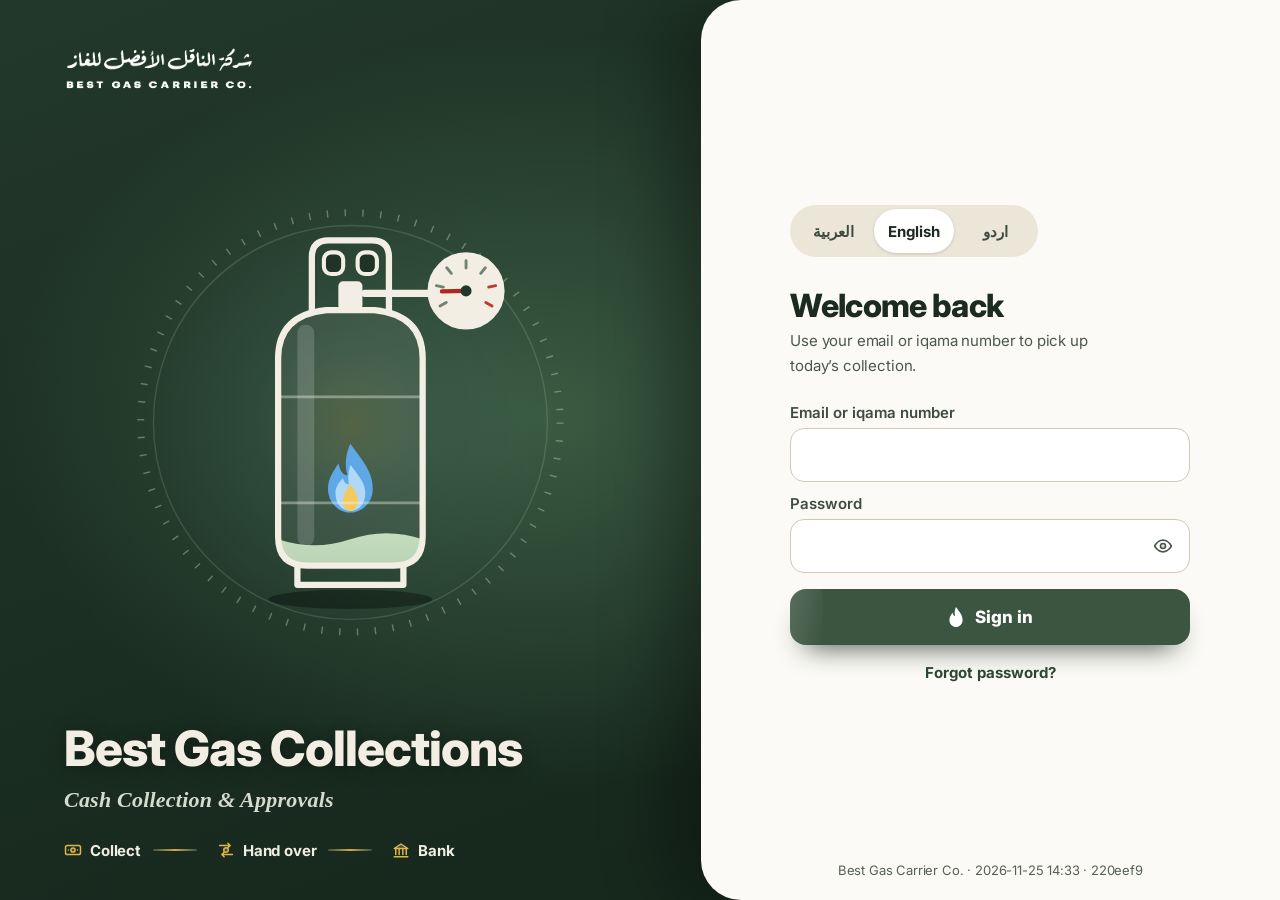
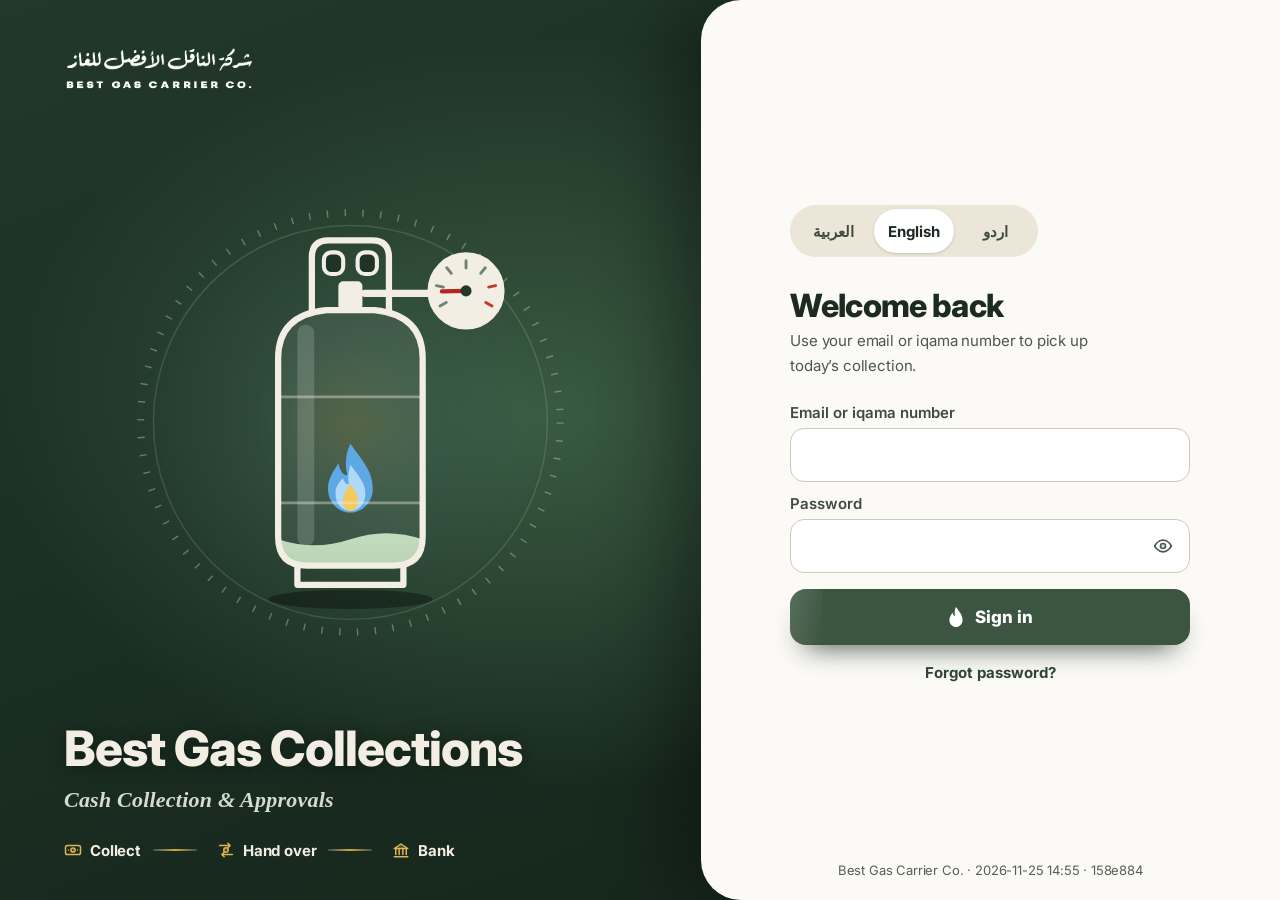
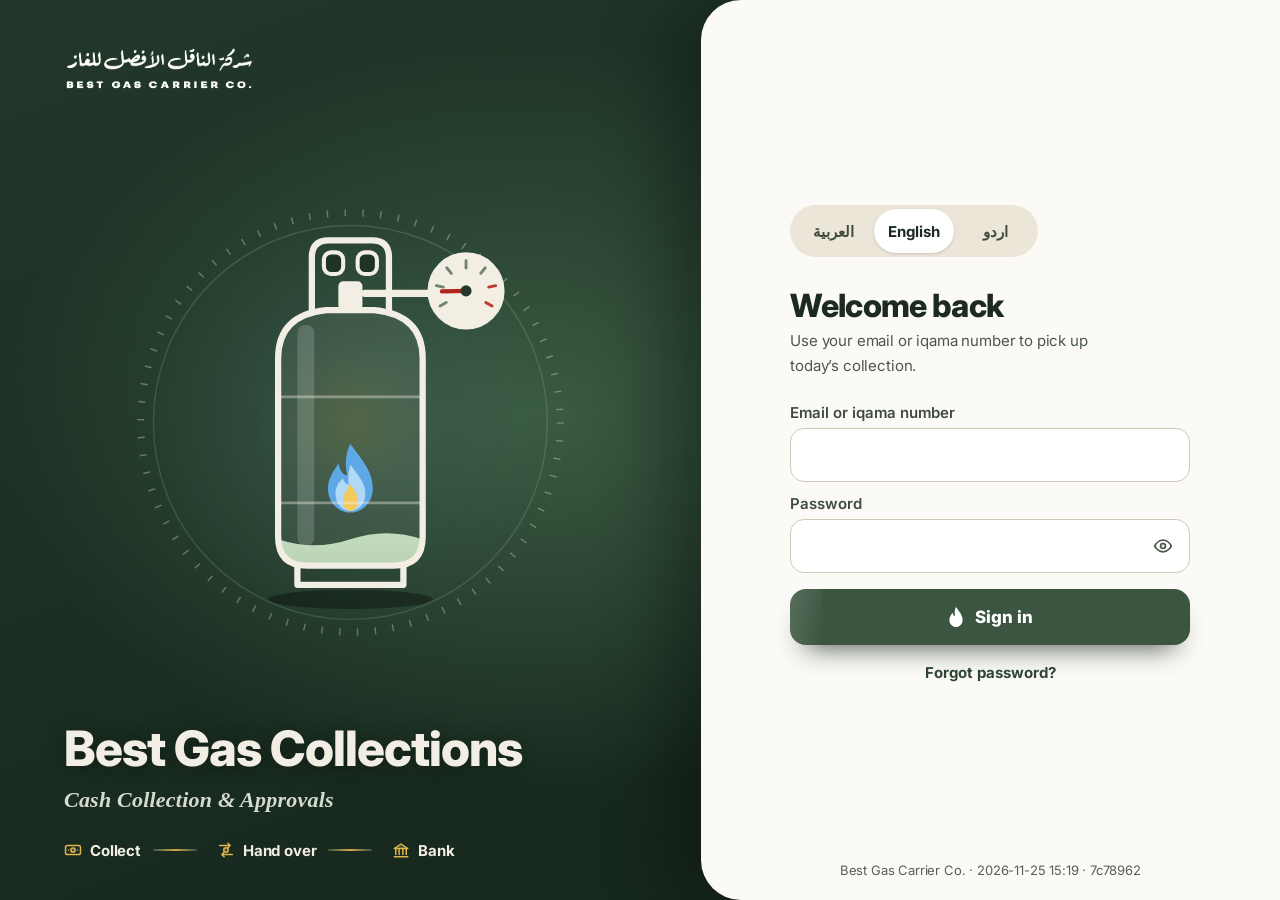
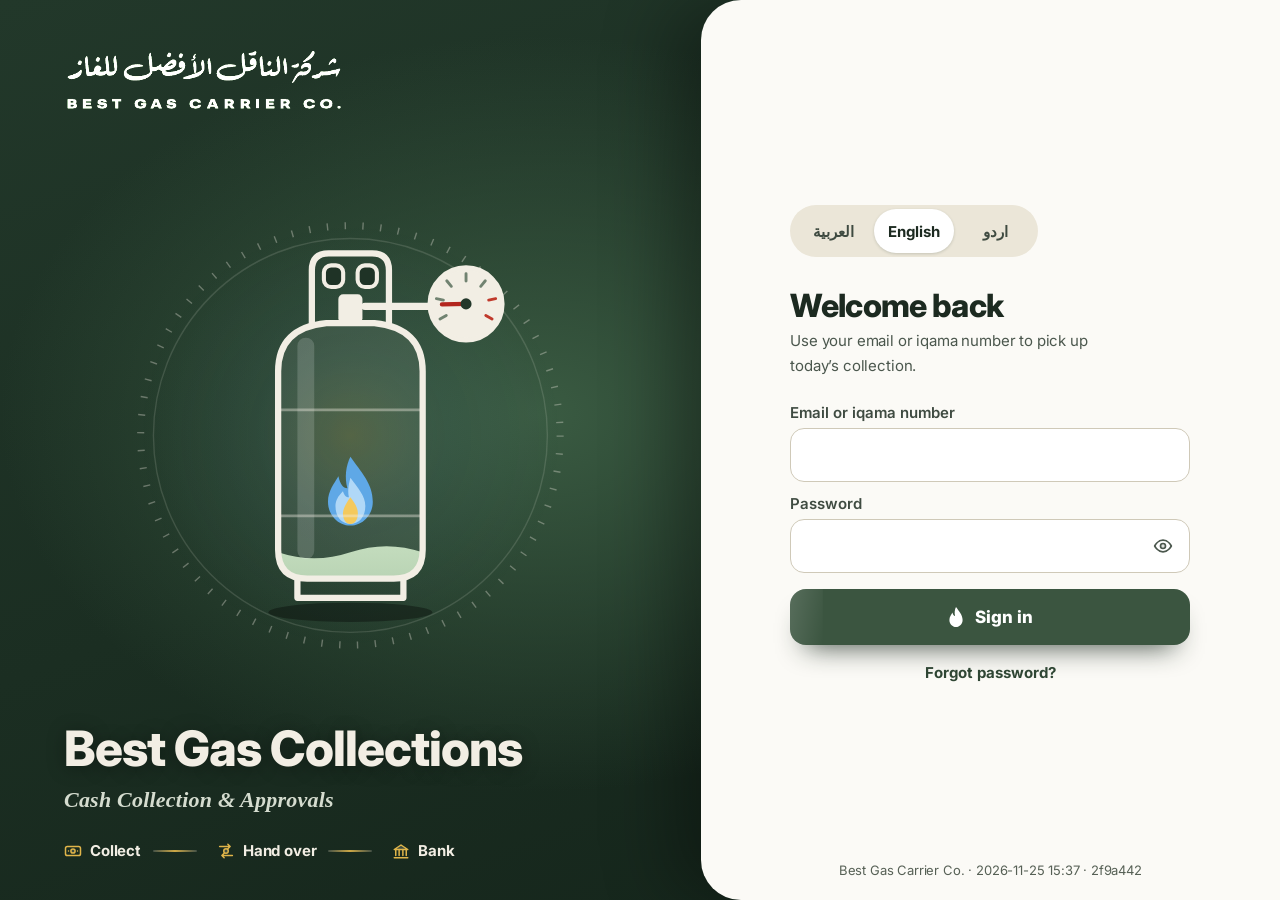
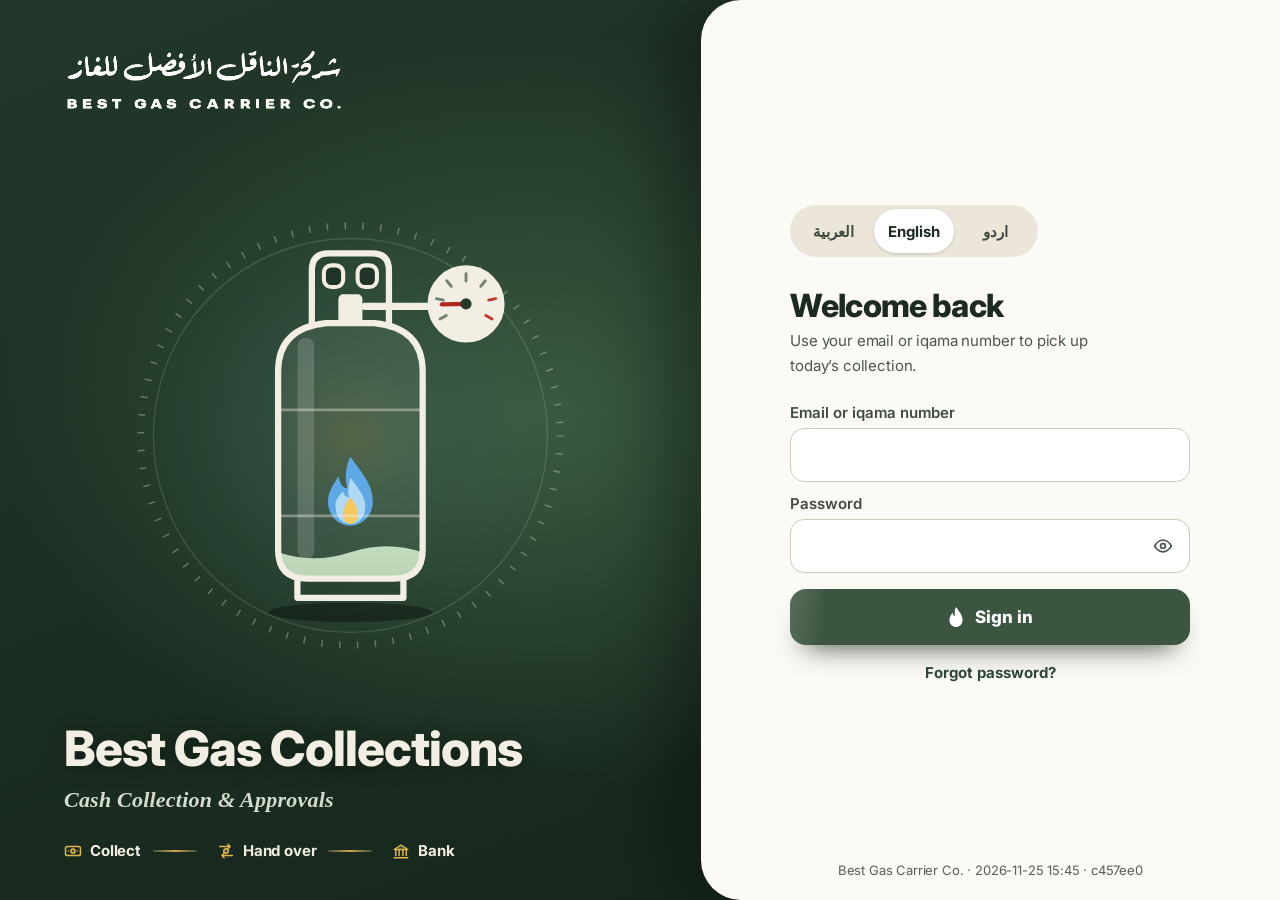
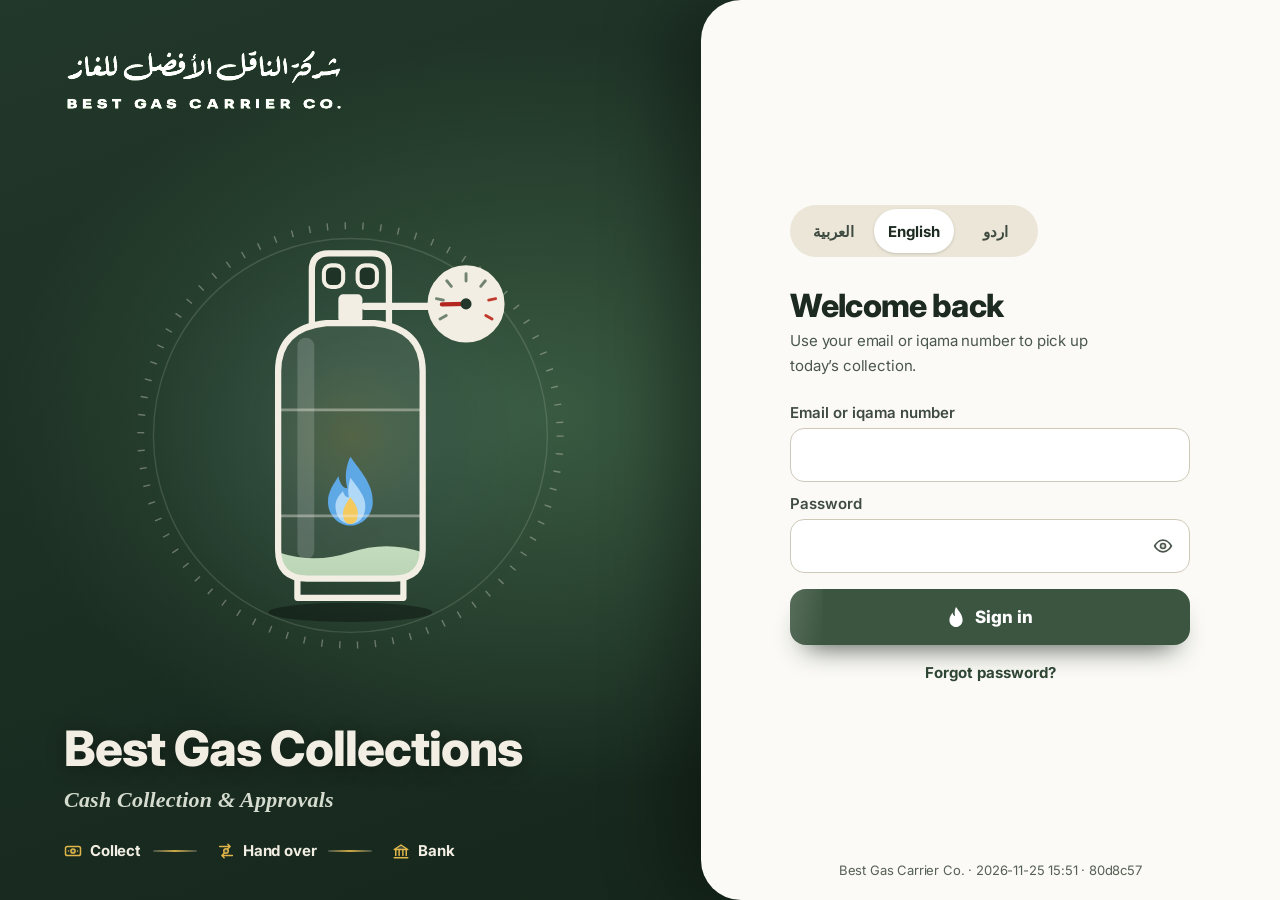
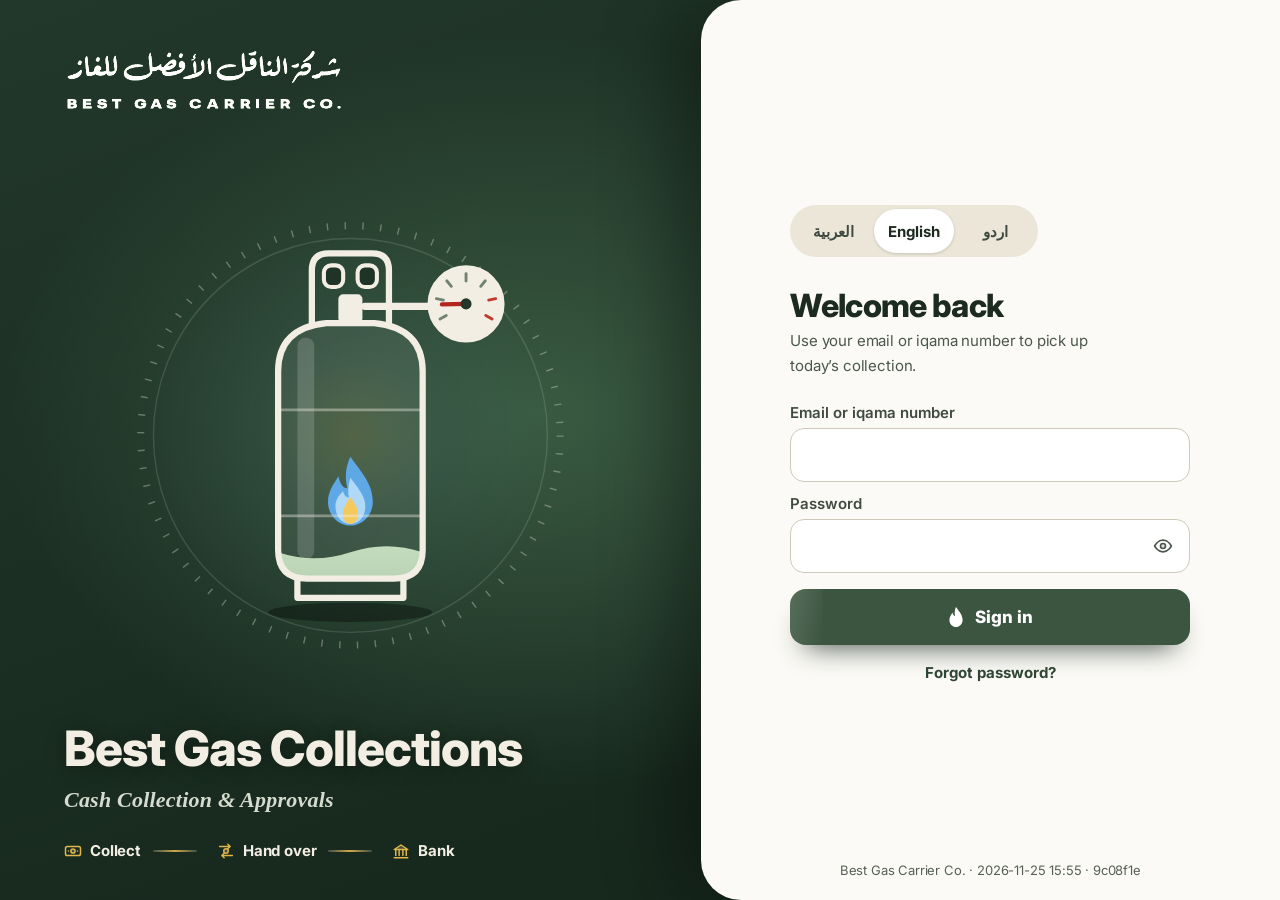
